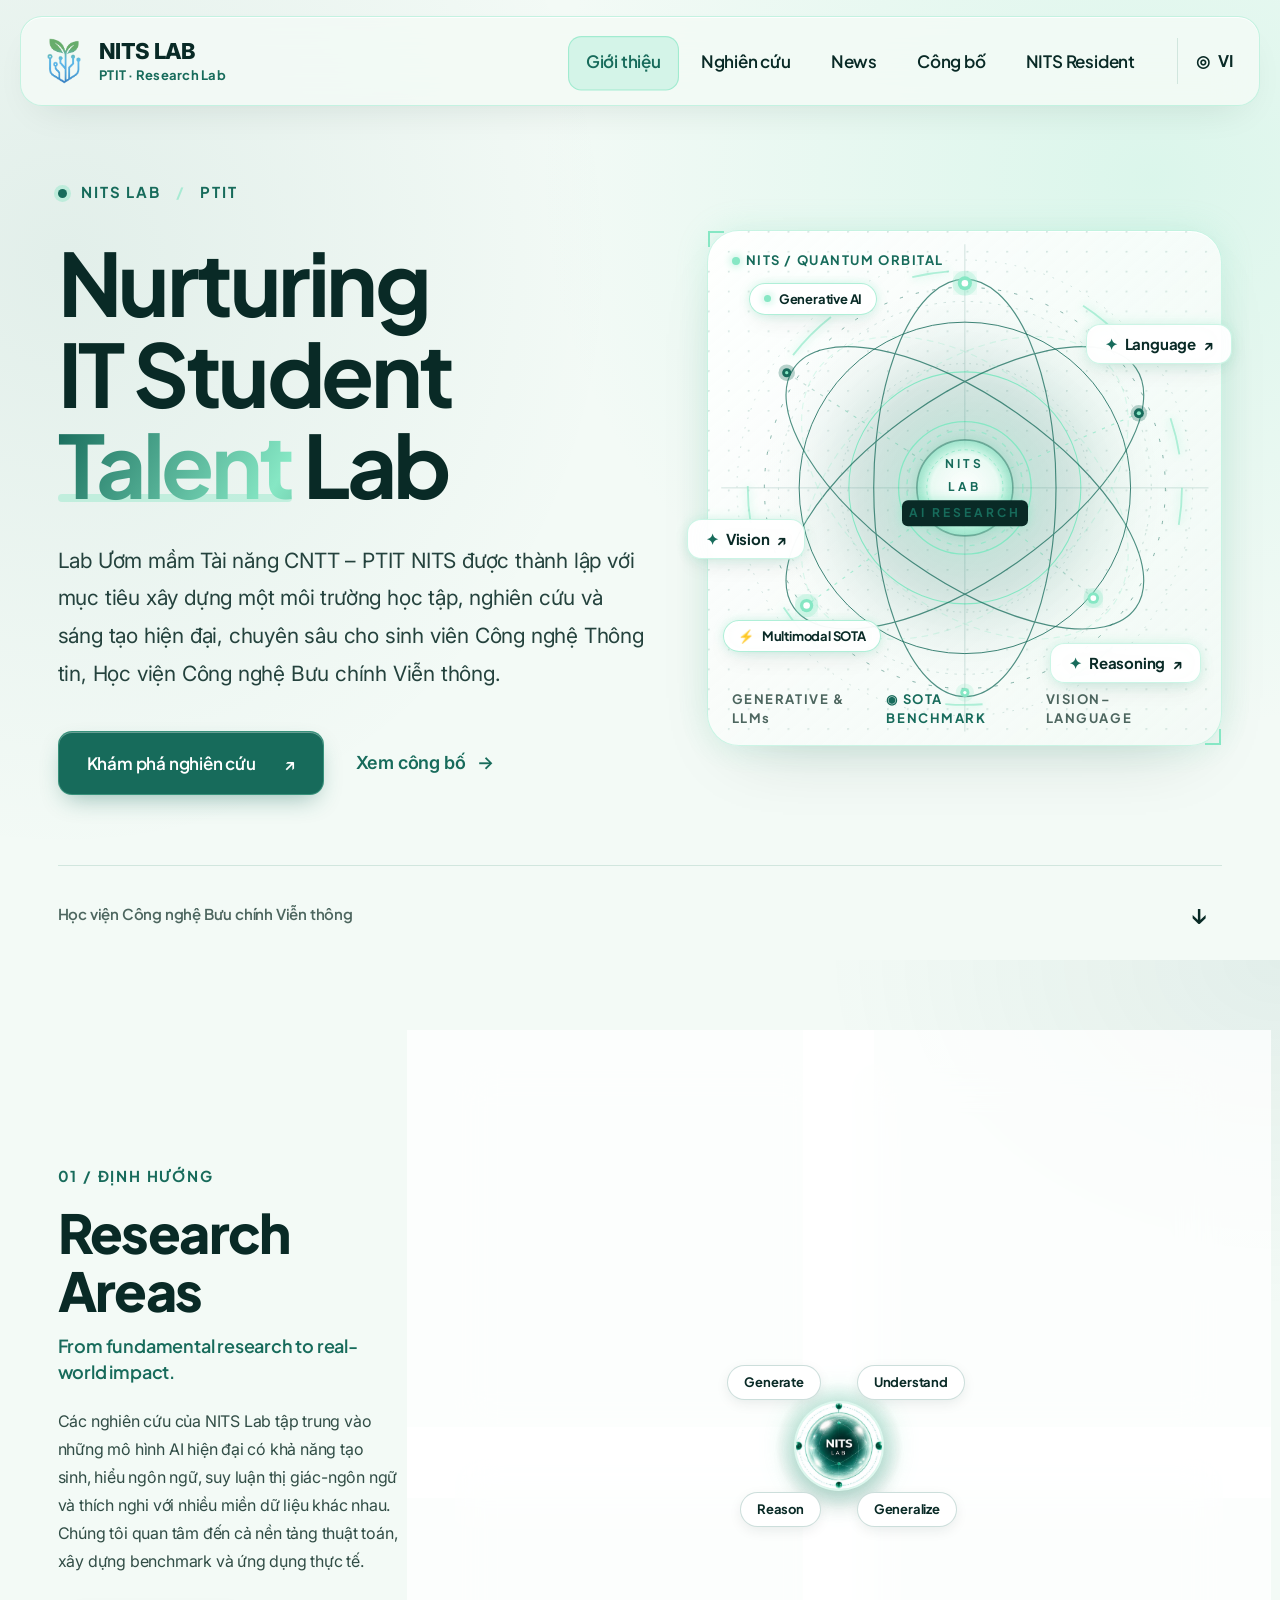
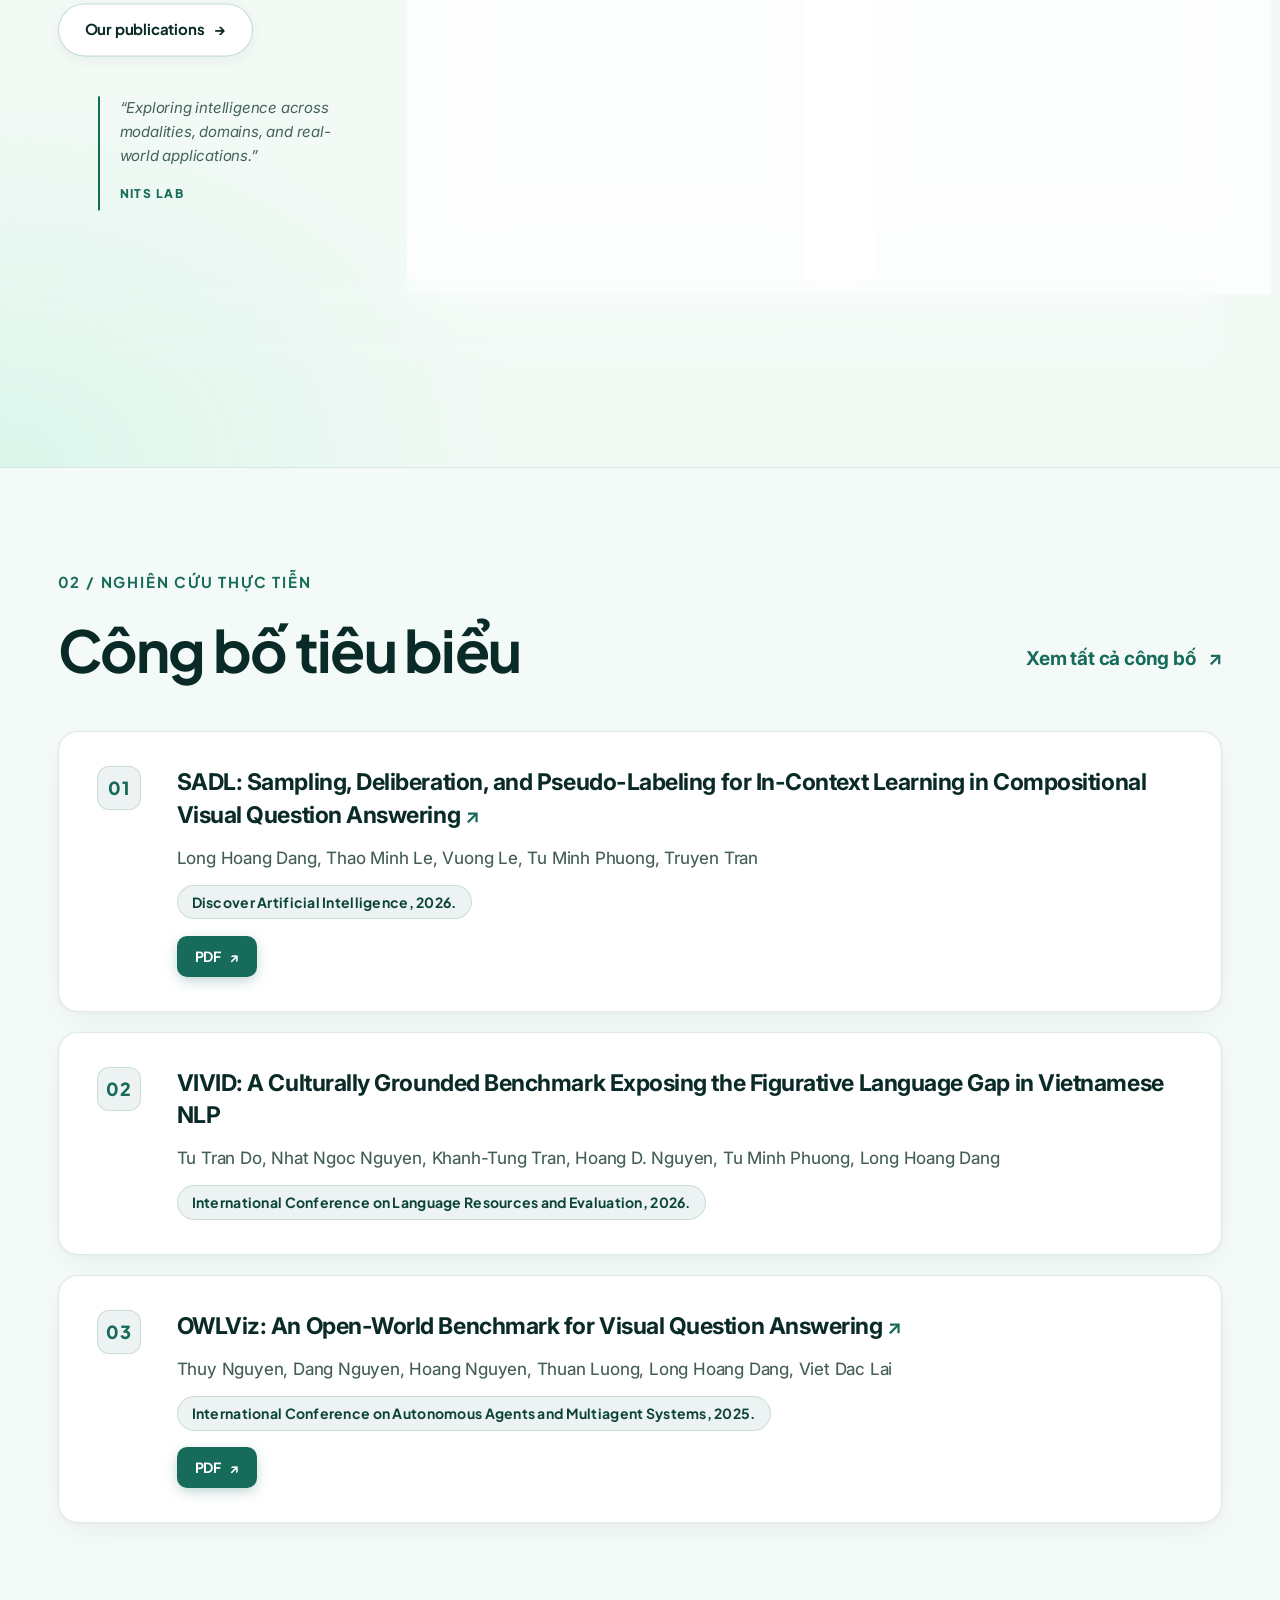
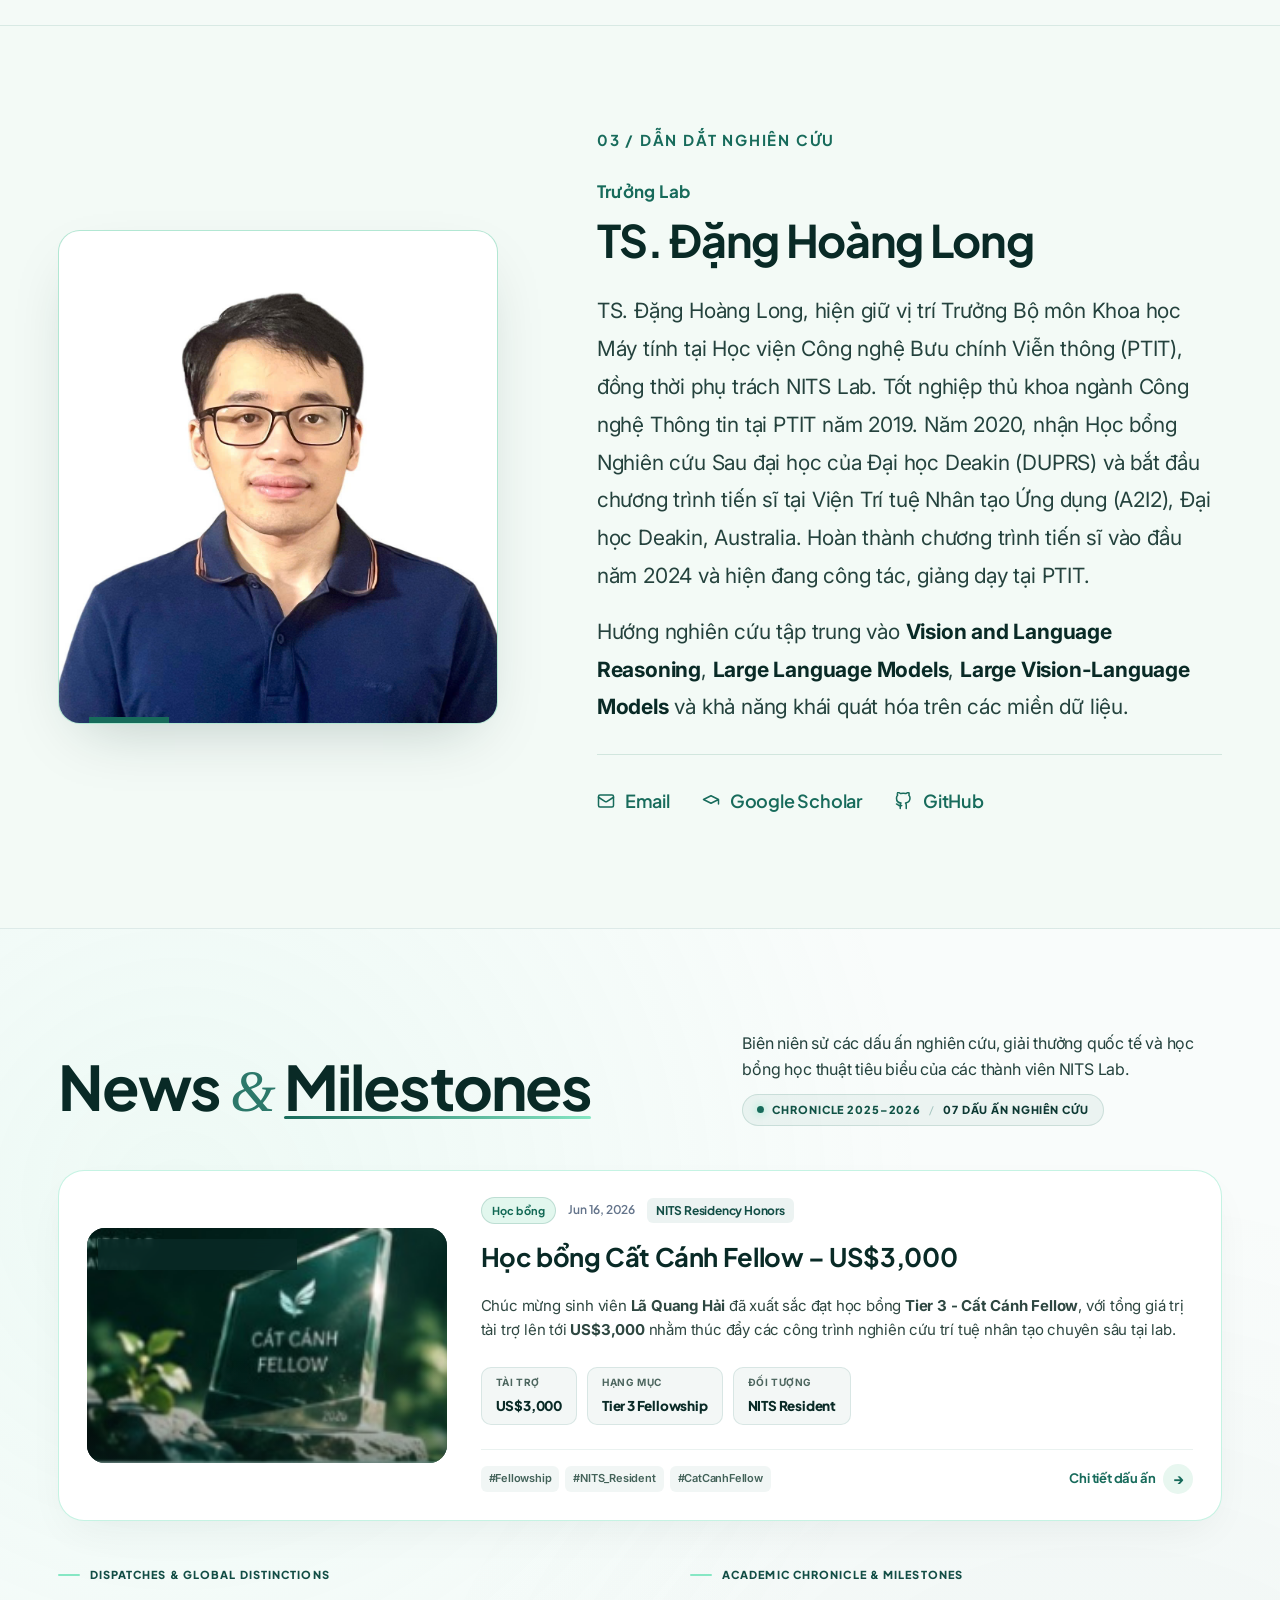
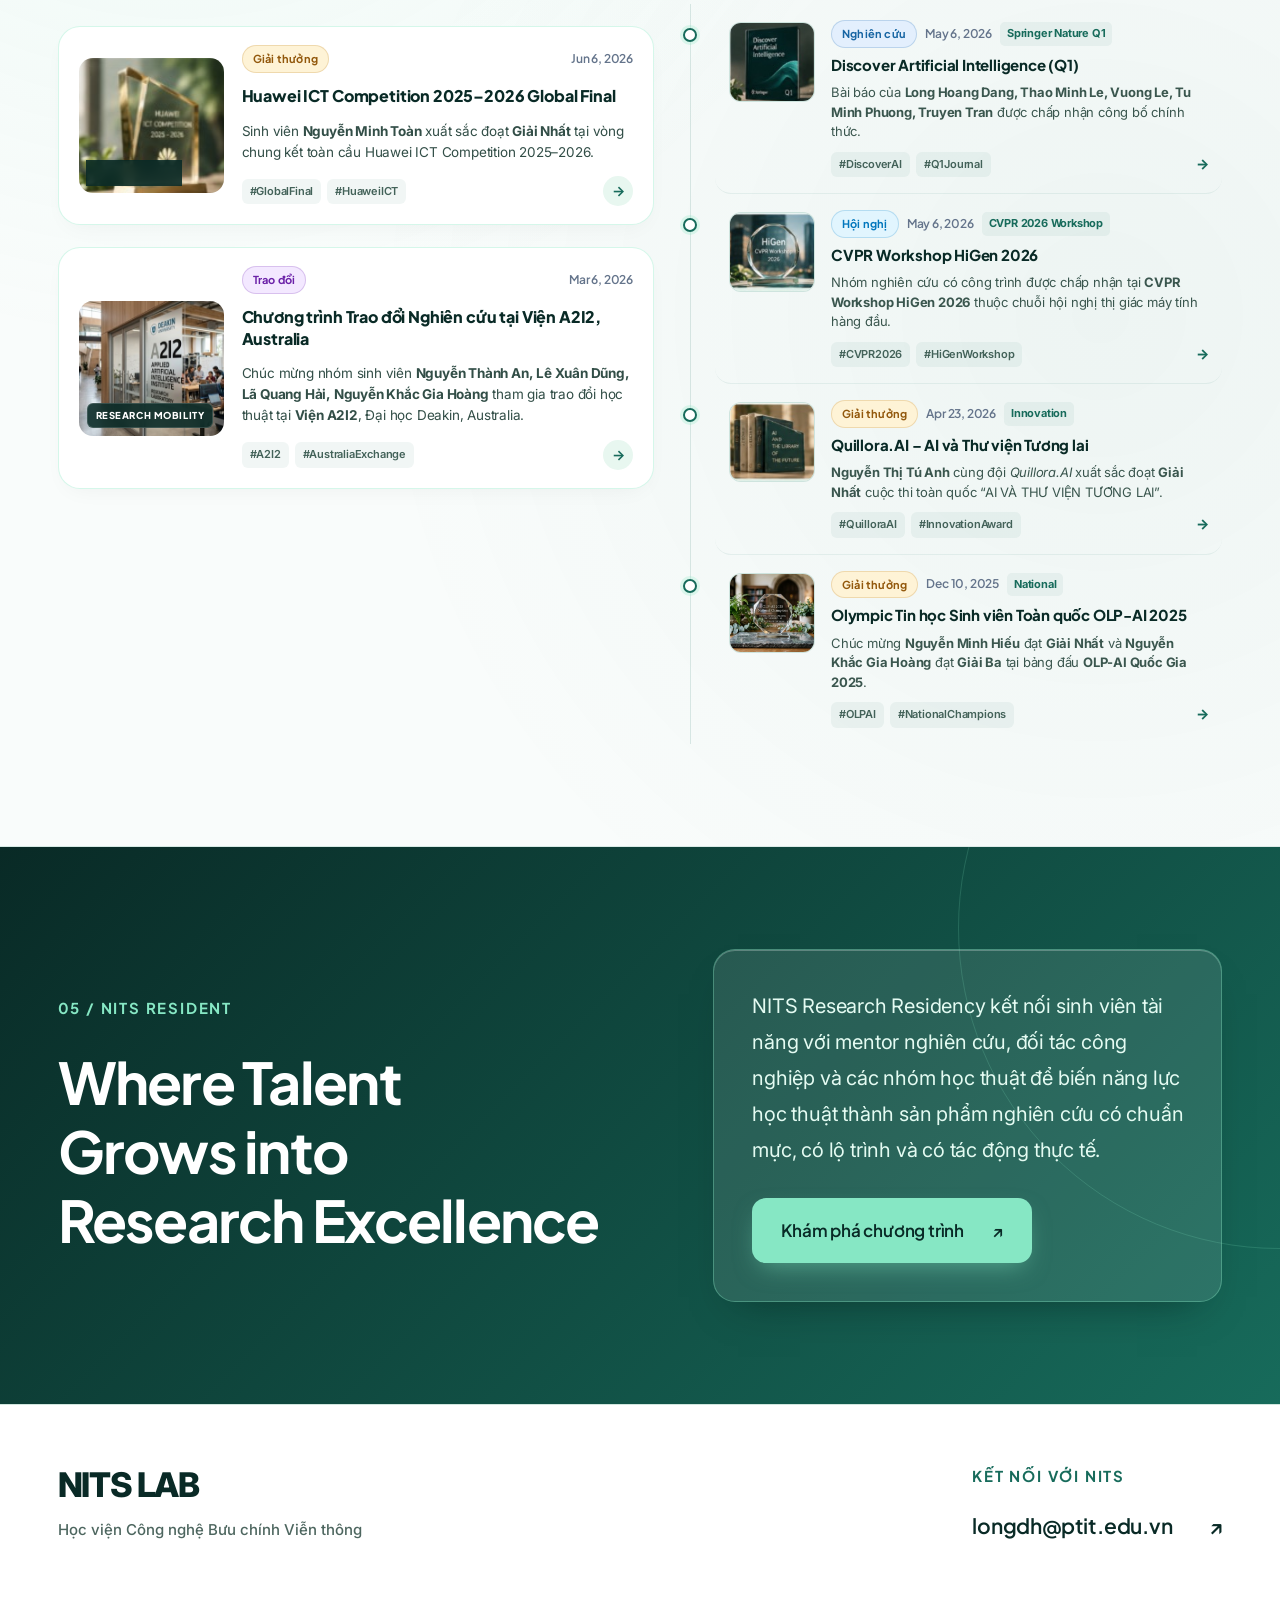
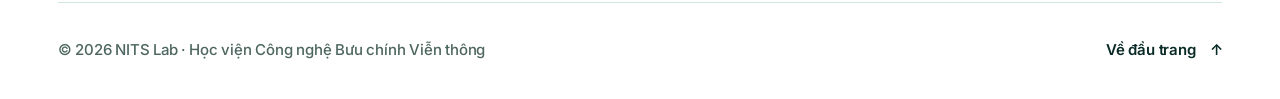
==== index.html @ 7563a602 "first commit" ====
<!DOCTYPE html>
<html lang="vi">
  <head>
    <meta charset="utf-8" />
    <meta name="viewport" content="width=device-width, initial-scale=1" />
    <title>NITS Lab | PTIT</title>
    <link rel="icon" type="image/png" href="assest/image/logo.png" />
    <meta name="description" content="Website giới thiệu NITS Lab tại Học viện Công nghệ Bưu chính Viễn thông." />
    <link rel="preconnect" href="https://fonts.googleapis.com" />
    <link rel="preconnect" href="https://fonts.gstatic.com" crossorigin />
    <link href="https://fonts.googleapis.com/css2?family=Plus+Jakarta+Sans:wght@400;500;600;700&family=Inter:wght@400;500;600;700;800&display=swap" rel="stylesheet" />
    <link rel="stylesheet" href="assest/home.css" />
    <link rel="stylesheet" href="assest/glass.css" />
  </head>
  <body class="home glass-site">
    <div class="cursor-spotlight" id="cursor-spotlight" aria-hidden="true"></div>
    <div class="cursor-dot" id="cursor-dot" aria-hidden="true"></div>
    <a class="skip-link" href="#main-content">Đến nội dung chính</a>
    <header class="site-header">
      <div class="container header-inner">
        <a class="brand" href="#about" aria-label="NITS Lab home">
          <img class="brand-logo" src="assest/image/nits.png" alt="" width="509" height="601" />
          <div class="brand-text">
            <span class="abbr">NITS LAB</span>
            <span class="full">PTIT · Research Lab</span>
          </div>
        </a>

        <nav class="nav" id="main-nav" aria-label="Điều hướng chính">
          <a class="active" aria-current="location" href="#about">Giới thiệu</a>
          <a href="#research">Nghiên cứu</a>
          <a href="#news">News</a>
          <a href="public.html">Công bố</a>
          <a href="resident.html">NITS Resident</a>
        </nav>

        <button data-open-label="Mở menu" data-close-label="Đóng menu" class="nav-toggle" type="button" aria-label="Mở menu" aria-expanded="false" aria-controls="main-nav">
          <span></span>
          <span></span>
          <span></span>
        </button>

        <button class="lang-toggle" type="button" data-lang-switcher data-vi-href="index.html" data-en-href="index-en.html" aria-label="Switch to English" title="Switch to English">
          <span aria-hidden="true">◎</span>
          <span>VI</span>
        </button>
      </div>
    </header>
    <main id="main-content">
      <section class="hero" id="about" aria-labelledby="hero-title">
      <div class="container hero-layout">
        <div class="hero-content">
          <p class="eyebrow hero-entry"><span class="status-dot" aria-hidden="true"></span> NITS LAB <span class="eyebrow-divider" aria-hidden="true">/</span> PTIT</p>
          <h1 class="hero-title hero-entry" id="hero-title">Nurturing <br>IT Student <br><span>Talent</span> Lab</h1>
          <p class="hero-desc hero-entry">Lab Ươm mầm Tài năng CNTT – PTIT NITS được thành lập với mục tiêu xây dựng một môi trường học tập, nghiên cứu và sáng tạo hiện đại, chuyên sâu cho sinh viên Công nghệ Thông tin, Học viện Công nghệ Bưu chính Viễn thông.</p>
          <div class="hero-actions hero-entry">
            <a class="button button-primary" href="#research">Khám phá nghiên cứu <span aria-hidden="true">↗</span></a>
            <a class="text-link" href="public.html">Xem công bố <span aria-hidden="true">→</span></a>
          </div>
        </div>
        <div class="hero-visual-stack">
          <div class="hero-art liquid-card hero-entry interactive-orbit" role="group" aria-label="Sơ đồ nghiên cứu lượng tử tương tác">
            <div class="art-corner art-corner--top"></div>
            <div class="art-corner art-corner--bottom"></div>
            <div class="art-label"><span class="live-beacon"></span> NITS / QUANTUM ORBITAL</div>
            
            <svg aria-hidden="true" class="orbital" viewBox="0 0 620 620" fill="none" focusable="false">
              <defs>
                <pattern id="dot-grid" width="24" height="24" patternUnits="userSpaceOnUse">
                  <circle cx="1" cy="1" r="1.2" fill="#176b5b" opacity=".18"/>
                </pattern>
                <radialGradient id="orbit-glow" cx="50%" cy="50%" r="50%">
                  <stop offset="0%" stop-color="#86e7c4" stop-opacity="0.45"/>
                  <stop offset="45%" stop-color="#176b5b" stop-opacity="0.15"/>
                  <stop offset="85%" stop-color="#f3faf6" stop-opacity="0"/>
                </radialGradient>
                <radialGradient id="core-glow-grad" cx="50%" cy="50%" r="50%">
                  <stop offset="0%" stop-color="#ffffff" stop-opacity="0.95"/>
                  <stop offset="70%" stop-color="#eafaf3" stop-opacity="0.9"/>
                  <stop offset="100%" stop-color="#86e7c4" stop-opacity="0.4"/>
                </radialGradient>
                <linearGradient id="beam-grad" x1="0%" y1="0%" x2="100%" y2="100%">
                  <stop offset="0%" stop-color="#176b5b" stop-opacity="0.2"/>
                  <stop offset="50%" stop-color="#86e7c4" stop-opacity="0.9"/>
                  <stop offset="100%" stop-color="#176b5b" stop-opacity="0.2"/>
                </linearGradient>
                <filter id="mint-bloom" x="-20%" y="-20%" width="140%" height="140%">
                  <feGaussianBlur stdDeviation="6" result="blur"/>
                  <feMerge>
                    <feMergeNode in="blur"/>
                    <feMergeNode in="SourceGraphic"/>
                  </feMerge>
                </filter>
                <filter id="intense-glow" x="-30%" y="-30%" width="160%" height="160%">
                  <feGaussianBlur stdDeviation="10" result="blur2"/>
                  <feMerge>
                    <feMergeNode in="blur2"/>
                    <feMergeNode in="SourceGraphic"/>
                  </feMerge>
                </filter>
              </defs>

              <!-- Background pattern & atmospheric nebula -->
              <rect width="620" height="620" fill="url(#dot-grid)"/>
              <circle cx="310" cy="310" r="295" fill="url(#orbit-glow)"/>

              <!-- Pulsing Sonar Radiance Waves -->
              <g class="sonar-waves">
                <circle class="sonar-wave sonar-wave-1" cx="310" cy="310" r="80" stroke="#86e7c4" stroke-width="1.6" fill="none"/>
                <circle class="sonar-wave sonar-wave-2" cx="310" cy="310" r="140" stroke="#86e7c4" stroke-width="1.3" fill="none"/>
                <circle class="sonar-wave sonar-wave-3" cx="310" cy="310" r="200" stroke="#176b5b" stroke-width="1" fill="none"/>
              </g>

              <!-- Technical Astrolabe Gauges -->
              <g stroke="#176b5b" opacity=".22">
                <path d="M310 16V604M16 310H604"/>
                <circle cx="310" cy="310" r="275" stroke-dasharray="2 10" stroke-width="1"/>
                <circle cx="310" cy="310" r="225" stroke-dasharray="3 8" stroke-width="1"/>
                <circle cx="310" cy="310" r="150" stroke-dasharray="2 6" stroke-width="1"/>
              </g>

              <!-- Outer Spinning Radar Scanner Ring (Clockwise) -->
              <g class="radar-scanner-ring">
                <circle cx="310" cy="310" r="262" stroke="#86e7c4" stroke-width="2.2" stroke-dasharray="45 170 65 110" opacity=".65" filter="url(#mint-bloom)"/>
              </g>

              <!-- Counter-Spinning Technical Tick Ring -->
              <g class="counter-spin-ring">
                <circle cx="310" cy="310" r="242" stroke="#176b5b" stroke-width="1.2" stroke-dasharray="4 16" opacity=".5"/>
              </g>

              <!-- Central Rotating Orbital System -->
              <g class="orbit-rotator">
                <g class="orbit-lines" stroke="#176b5b" stroke-width="1.4">
                  <ellipse class="orbit-track track-1" cx="310" cy="310" rx="252" ry="110" transform="rotate(-35 310 310)"/>
                  <ellipse class="orbit-track track-2" cx="310" cy="310" rx="252" ry="110" transform="rotate(35 310 310)"/>
                  <ellipse class="orbit-track track-3" cx="310" cy="310" rx="252" ry="110" transform="rotate(90 310 310)"/>
                  <ellipse class="orbit-track track-4" cx="310" cy="310" rx="228" ry="142" transform="rotate(-40 310 310)" stroke="#86e7c4" opacity=".35" stroke-dasharray="8 6"/>
                  <ellipse class="orbit-track track-5" cx="310" cy="310" rx="228" ry="142" transform="rotate(40 310 310)" stroke="#86e7c4" opacity=".35" stroke-dasharray="8 6"/>
                </g>

                <!-- Synaptic energy beams connecting nodes -->
                <g class="synaptic-beams" stroke="url(#beam-grad)" stroke-width="1.4" stroke-dasharray="4 8" opacity=".75">
                  <line x1="310" y1="310" x2="119" y2="452" />
                  <line x1="310" y1="310" x2="465" y2="443" />
                  <line x1="310" y1="310" x2="310" y2="63" />
                  <line x1="310" y1="310" x2="520" y2="220" />
                  <line x1="310" y1="310" x2="95" y2="171" />
                </g>

                <!-- Orbiting Quantum Nodes with Intense Mint Glow & Radar Waves -->
                <g class="orbit-nodes">
                  <g class="node-group node-1" transform="translate(119, 452)">
                    <circle r="14" fill="#86e7c4" opacity=".25" class="node-pulse"/>
                    <circle r="8" fill="#86e7c4" filter="url(#intense-glow)"/>
                    <circle r="4" fill="#ffffff"/>
                  </g>
                  <g class="node-group node-2" transform="translate(465, 443)">
                    <circle r="12" fill="#86e7c4" opacity=".25" class="node-pulse"/>
                    <circle r="7" fill="#86e7c4" filter="url(#intense-glow)"/>
                    <circle r="3.5" fill="#ffffff"/>
                  </g>
                  <g class="node-group node-3" transform="translate(310, 63)">
                    <circle r="15" fill="#86e7c4" opacity=".25" class="node-pulse"/>
                    <circle r="8.5" fill="#86e7c4" filter="url(#intense-glow)"/>
                    <circle r="4" fill="#ffffff"/>
                  </g>
                  <g class="node-group node-4" transform="translate(520, 220)">
                    <circle r="10" fill="#176b5b" opacity=".3"/>
                    <circle r="6" fill="#176b5b"/>
                    <circle r="2.5" fill="#86e7c4"/>
                  </g>
                  <g class="node-group node-5" transform="translate(95, 171)">
                    <circle r="10" fill="#176b5b" opacity=".3"/>
                    <circle r="5.5" fill="#176b5b"/>
                    <circle r="2" fill="#86e7c4"/>
                  </g>
                  <g class="node-group node-6" transform="translate(310, 557)">
                    <circle r="11" fill="#86e7c4" opacity=".2"/>
                    <circle r="5.5" fill="#86e7c4"/>
                    <circle r="2" fill="#ffffff"/>
                  </g>
                </g>

                <!-- Center Core Multi-layered Sphere -->
                <g class="center-core-sphere">
                  <circle cx="310" cy="310" r="70" stroke="#86e7c4" stroke-width="1.6" stroke-dasharray="6 8" opacity=".65" class="core-outer-ring"/>
                  <circle cx="310" cy="310" r="58" fill="url(#core-glow-grad)" stroke="#176b5b" stroke-width="2" stroke-opacity=".5" filter="url(#mint-bloom)"/>
                  <circle cx="310" cy="310" r="46" fill="none" stroke="#86e7c4" stroke-width="1.2" stroke-dasharray="4 4" opacity=".75"/>
                </g>
              </g>
            </svg>

            <!-- Center Core Holographic Typography -->
            <div class="art-core">
              <span class="core-title">NITS</span>
              <span class="core-sub">LAB</span>
              <span class="core-badge">AI RESEARCH</span>
            </div>

            <!-- Floating Interactive Scientific Badges -->
            <a class="orbit-tag orbit-tag--one float-anim-1" data-orbit-focus="language" href="#research-language">
              <span class="tag-sparkle">✦</span> Language <span class="tag-arrow" aria-hidden="true">↗</span>
            </a>
            <a class="orbit-tag orbit-tag--two float-anim-2" data-orbit-focus="vision" href="#research-vision">
              <span class="tag-sparkle">✦</span> Vision <span class="tag-arrow" aria-hidden="true">↗</span>
            </a>
            <a class="orbit-tag orbit-tag--three float-anim-3" data-orbit-focus="reasoning" href="#research-vision">
              <span class="tag-sparkle">✦</span> Reasoning <span class="tag-arrow" aria-hidden="true">↗</span>
            </a>

            <!-- Additional dynamic floating scientific badges -->
            <div class="orbit-chip orbit-chip--top float-anim-4">
              <span class="chip-dot"></span> Generative AI
            </div>
            <div class="orbit-chip orbit-chip--bottom float-anim-5">
              <span class="chip-sparkle">⚡</span> Multimodal SOTA
            </div>

            <div class="art-caption" aria-hidden="true">
              <span>GENERATIVE &amp; LLMs</span>
              <span class="caption-pulse">◉ SOTA BENCHMARK</span>
              <span>VISION–LANGUAGE</span>
            </div>
          </div>
        </div>
      </div>
      <div class="container hero-foot"><span>Học viện Công nghệ Bưu chính Viễn thông</span><a href="#research" aria-label="Khám phá nghiên cứu"><span aria-hidden="true">↓</span></a></div>
    </section>
      <section class="section research-section research-showcase" id="research">
        <div class="container research-layout">
          <!-- Left Column: Editorial & Manifesto -->
          <div class="research-sidebar reveal">
            <span class="section-eyebrow">01 / Định hướng</span>
            <h2 class="section-title">Research<br>Areas</h2>
            <p class="research-subheading">From fundamental research to real-world impact.</p>
            <p class="research-lead">
              Các nghiên cứu của NITS Lab tập trung vào những mô hình AI hiện đại có khả năng tạo sinh, hiểu ngôn ngữ, suy luận thị giác-ngôn ngữ và thích nghi với nhiều miền dữ liệu khác nhau. Chúng tôi quan tâm đến cả nền tảng thuật toán, xây dựng benchmark và ứng dụng thực tế.
            </p>
            <div class="research-actions">
              <a class="button-outline" href="public.html">Our publications <span aria-hidden="true">→</span></a>
            </div>
            <blockquote class="research-quote">
              <p>“Exploring intelligence across modalities, domains, and real-world applications.”</p>
              <cite>NITS LAB</cite>
            </blockquote>
          </div>

          <!-- Right Column: 2x2 Connected Glass Matrix with Central Nucleus -->
          <div class="research-matrix-wrapper reveal">
            <!-- Central Futuristic Nucleus & Connector Beams -->
            <div class="research-nexus" aria-hidden="true">
              <div class="nexus-glow-pulse"></div>
              <div class="nexus-core-orb">
                <img src="assest/image/research/research-nucleus.jpg" alt="" class="nexus-core-img" />
              </div>
              <!-- Connector Pill Badges -->
              <span class="nexus-badge badge-generate" data-target="research-generative">Generate</span>
              <span class="nexus-badge badge-understand" data-target="research-language">Understand</span>
              <span class="nexus-badge badge-reason" data-target="research-vision">Reason</span>
              <span class="nexus-badge badge-generalize" data-target="research-domain">Generalize</span>
            </div>

            <!-- 2x2 Connected Glass Cards -->
            <div class="research-matrix-grid">
              <!-- Card 01: Generative & LLMs -->
              <article class="matrix-card liquid-card interactive-card" id="research-generative" data-nexus="generate">
                <div class="matrix-card-content">
                  <div class="matrix-card-header">
                    <span class="matrix-index">01</span>
                    <div class="matrix-icon-box">
                      <svg aria-hidden="true" viewBox="0 0 24 24" fill="none" stroke="currentColor" stroke-width="2" stroke-linecap="round" stroke-linejoin="round"><path d="M21 16V8a2 2 0 0 0-1-1.73l-7-4a2 2 0 0 0-2 0l-7 4A2 2 0 0 0 3 8v8a2 2 0 0 0 1 1.73l7 4a2 2 0 0 0 2 0l7-4A2 2 0 0 0 21 16z"></path><polyline points="3.27 6.96 12 12.01 20.73 6.96"></polyline><line x1="12" y1="22.08" x2="12" y2="12"></line></svg>
                    </div>
                  </div>
                  <h3 class="matrix-title">Generative &amp; LLMs</h3>
                  <p class="matrix-desc">Mô hình tạo sinh cho dữ liệu văn bản, hình ảnh và đa phương thức. Huấn luyện, thích nghi và đánh giá mô hình ngôn ngữ lớn.</p>
                  <a class="matrix-link" href="public.html">Learn more <span aria-hidden="true">→</span></a>
                </div>
                <div class="matrix-visual visual-generative">
                  <img src="assest/image/research/research-generative.jpg" alt="Generative &amp; LLMs 3D manifold" loading="lazy" />
                </div>
              </article>

              <!-- Card 02: Multilingual Models -->
              <article class="matrix-card liquid-card interactive-card" id="research-language" data-nexus="understand" tabindex="-1">
                <div class="matrix-card-content">
                  <div class="matrix-card-header">
                    <span class="matrix-index">02</span>
                    <div class="matrix-icon-box">
                      <svg aria-hidden="true" viewBox="0 0 24 24" fill="none" stroke="currentColor" stroke-width="2" stroke-linecap="round" stroke-linejoin="round"><circle cx="12" cy="12" r="10"></circle><line x1="2" y1="12" x2="22" y2="12"></line><path d="M12 2a15.3 15.3 0 0 1 4 10 15.3 15.3 0 0 1-4 10 15.3 15.3 0 0 1-4-10 15.3 15.3 0 0 1 4-10z"></path></svg>
                    </div>
                  </div>
                  <h3 class="matrix-title">Multilingual Models</h3>
                  <p class="matrix-desc">Xử lý ngôn ngữ tự nhiên cho tiếng Việt và các ngôn ngữ ít tài nguyên. Benchmark, dữ liệu và phương pháp đánh giá năng lực đa ngôn ngữ.</p>
                  <a class="matrix-link" href="public.html">Learn more <span aria-hidden="true">→</span></a>
                </div>
                <div class="matrix-visual visual-multilingual">
                  <img src="assest/image/research/research-multilingual.jpg" alt="Multilingual Models 3D globe" loading="lazy" />
                </div>
              </article>

              <!-- Card 03: Vision-Language Reasoning -->
              <article class="matrix-card liquid-card interactive-card" id="research-vision" data-nexus="reason" tabindex="-1">
                <div class="matrix-card-content">
                  <div class="matrix-card-header">
                    <span class="matrix-index">03</span>
                    <div class="matrix-icon-box">
                      <svg aria-hidden="true" viewBox="0 0 24 24" fill="none" stroke="currentColor" stroke-width="2" stroke-linecap="round" stroke-linejoin="round"><path d="M1 12s4-8 11-8 11 8 11 8-4 8-11 8-11-8-11-8z"></path><circle cx="12" cy="12" r="3"></circle></svg>
                    </div>
                  </div>
                  <h3 class="matrix-title">Vision–Language Reasoning</h3>
                  <p class="matrix-desc">Suy luận trên hình ảnh, video và câu hỏi đa phương thức. Mô hình thị giác-ngôn ngữ lớn cho hiểu ngữ cảnh và tri thức nền.</p>
                  <a class="matrix-link" href="public.html">Learn more <span aria-hidden="true">→</span></a>
                </div>
                <div class="matrix-visual visual-vision">
                  <img src="assest/image/research/research-vision.jpg" alt="Vision-Language Reasoning 3D planes" loading="lazy" />
                </div>
              </article>

              <!-- Card 04: Domain Generalization -->
              <article class="matrix-card liquid-card interactive-card" id="research-domain" data-nexus="generalize">
                <div class="matrix-card-content">
                  <div class="matrix-card-header">
                    <span class="matrix-index">04</span>
                    <div class="matrix-icon-box">
                      <svg aria-hidden="true" viewBox="0 0 24 24" fill="none" stroke="currentColor" stroke-width="2" stroke-linecap="round" stroke-linejoin="round"><rect x="3" y="3" width="12" height="12" rx="1"/><rect x="9" y="9" width="12" height="12" rx="1"/></svg>
                    </div>
                  </div>
                  <h3 class="matrix-title">Domain Generalization</h3>
                  <p class="matrix-desc">Học biểu diễn bền vững trước dịch chuyển miền dữ liệu. Phương pháp giúp mô hình tổng quát tốt trong môi trường mới.</p>
                  <a class="matrix-link" href="public.html">Learn more <span aria-hidden="true">→</span></a>
                </div>
                <div class="matrix-visual visual-domain">
                  <img src="assest/image/research/research-domain.jpg" alt="Domain Generalization 3D terrain" loading="lazy" />
                </div>
              </article>
            </div>
          </div>
        </div>

        <!-- Bottom KPI & Milestone Strip (As seen in the reference mockup) -->
        <div class="container research-kpi-container reveal">
          <div class="research-kpi-bar">
            <div class="kpi-block">
              <span class="kpi-value">4</span>
              <span class="kpi-label">Research Areas</span>
            </div>
            <div class="kpi-divider" aria-hidden="true"></div>
            <div class="kpi-block">
              <span class="kpi-value">10+</span>
              <span class="kpi-label">Active Members</span>
            </div>
            <div class="kpi-divider" aria-hidden="true"></div>
            <div class="kpi-block">
              <span class="kpi-value">20+</span>
              <span class="kpi-label">Publications</span>
            </div>
            <div class="kpi-divider" aria-hidden="true"></div>
            <div class="kpi-block">
              <span class="kpi-value">∞</span>
              <span class="kpi-label">Real-world Impact</span>
            </div>
            <div class="kpi-scroll-cue">
              <a href="#publications" aria-label="Cuộn xuống xem công bố">
                <span>Scroll to explore</span>
                <span class="kpi-arrow" aria-hidden="true">↓</span>
              </a>
            </div>
          </div>
        </div>
      </section>
      <section class="section publications-section" id="publications" aria-labelledby="publications-heading">
      <div class="container"><div class="section-header reveal"><span class="section-eyebrow">02 / Nghiên cứu thực tiễn</span><h2 class="section-title" id="publications-heading">Công bố tiêu biểu</h2><a class="text-link" href="public.html">Xem tất cả công bố <span aria-hidden="true">↗</span></a></div>
      <div class="selected-publications">
        <article class="publication-row reveal"><span class="publication-number">01</span><div>
          <a class="publication-title" href="https://link.springer.com/content/pdf/10.1007/s44163-026-01411-z_reference.pdf">SADL: Sampling, Deliberation, and Pseudo-Labeling for In-Context Learning in Compositional Visual Question Answering</a>
          <p class="publication-authors">Long Hoang Dang, Thao Minh Le, Vuong Le, Tu Minh Phuong, Truyen Tran</p>
          <p class="publication-venue">Discover Artificial Intelligence, 2026.</p>
          <div class="publication-links">
            <a href="https://link.springer.com/content/pdf/10.1007/s44163-026-01411-z_reference.pdf">PDF <span aria-hidden="true">↗</span></a>
          </div>
        </div></article>
        
        <article class="publication-row reveal"><span class="publication-number">02</span><div>
          <span class="publication-title">VIVID: A Culturally Grounded Benchmark Exposing the Figurative Language Gap in Vietnamese NLP</span>
          <p class="publication-authors">Tu Tran Do, Nhat Ngoc Nguyen, Khanh-Tung Tran, Hoang D. Nguyen, Tu Minh Phuong, Long Hoang Dang</p>
          <p class="publication-venue">International Conference on Language Resources and Evaluation, 2026.</p>
        </div></article>
        
        <article class="publication-row reveal"><span class="publication-number">03</span><div>
          <a class="publication-title" href="https://arxiv.org/pdf/2503.07631">OWLViz: An Open-World Benchmark for Visual Question Answering</a>
          <p class="publication-authors">Thuy Nguyen, Dang Nguyen, Hoang Nguyen, Thuan Luong, Long Hoang Dang, Viet Dac Lai</p>
          <p class="publication-venue">International Conference on Autonomous Agents and Multiagent Systems, 2025.</p>
          <div class="publication-links">
            <a href="https://arxiv.org/pdf/2503.07631">PDF <span aria-hidden="true">↗</span></a>
          </div>
        </div></article>
      </div></div>
    </section>
      <section class="section leadership-section" id="director">
        <div class="container">
          <div class="director-profile reveal">
            <div class="director-image">
              <img src="assest/image/by7huxd0heu8wha6apih.jpg" alt="TS. Đặng Hoàng Long, Trưởng NITS Lab" loading="lazy" width="1237" height="1280" />
            </div>
            <div class="director-info">
              <p class="eyebrow">03 / Dẫn dắt nghiên cứu</p><span class="director-role">Trưởng Lab</span>
              <h2>TS. Đặng Hoàng Long</h2>
              <div class="director-bio">
                <p>
                  TS. Đặng Hoàng Long, hiện giữ vị trí Trưởng Bộ môn Khoa học Máy tính tại Học viện Công nghệ Bưu chính Viễn thông (PTIT), đồng thời phụ trách NITS Lab. Tốt nghiệp thủ khoa ngành Công nghệ Thông tin tại PTIT năm 2019. Năm 2020, nhận Học bổng Nghiên cứu Sau đại học của Đại học Deakin (DUPRS) và bắt đầu chương trình tiến sĩ tại Viện Trí tuệ Nhân tạo Ứng dụng (A2I2), Đại học Deakin, Australia. Hoàn thành chương trình tiến sĩ vào đầu năm 2024 và hiện đang công tác, giảng dạy tại PTIT.
                </p>
                <p>
                  Hướng nghiên cứu tập trung vào <strong>Vision and Language Reasoning</strong>, <strong>Large Language Models</strong>, <strong>Large Vision-Language Models</strong> và khả năng khái quát hóa trên các miền dữ liệu.
                </p>
              </div>
              <div class="director-links">
                <a href="mailto:longdh@ptit.edu.vn" aria-label="Email TS. Long">
                  <svg aria-hidden="true" width="18" height="18" viewBox="0 0 24 24" fill="none" stroke="currentColor" stroke-width="2" stroke-linecap="round" stroke-linejoin="round"><rect x="2" y="4" width="20" height="16" rx="2" ry="2"></rect><path d="m22 7-8.97 5.7a1.94 1.94 0 0 1-2.06 0L2 7"></path></svg>
                  Email
                </a>
                <a href="https://scholar.google.com/citations?user=unEG5bgAAAAJ&hl=vi" target="_blank" rel="noopener noreferrer">
                  <svg aria-hidden="true" width="18" height="18" viewBox="0 0 24 24" fill="none" stroke="currentColor" stroke-width="2" stroke-linecap="round" stroke-linejoin="round"><path d="M22 10v6M2 10l10-5 10 5-10 5z"></path><path d="M6 12v5.c3 3 9 3 12 0v-5"></path></svg>
                  Google Scholar
                </a>
                <a href="https://github.com/NITS-Lab" target="_blank" rel="noopener noreferrer">
                  <svg aria-hidden="true" width="18" height="18" viewBox="0 0 24 24" fill="none" stroke="currentColor" stroke-width="2" stroke-linecap="round" stroke-linejoin="round"><path d="M15 22v-4a4.8 4.8 0 0 0-1-3.24c3-.34 6-1.53 6-6.6a5.4 5.4 0 0 0-1.5-3.8 5 5 0 0 0-.1-3.7s-1.2-.4-3.9 1.4a13.3 13.3 0 0 0-7 0c-2.7-1.8-3.9-1.4-3.9-1.4a5 5 0 0 0-.1 3.7 5.4 5.4 0 0 0-1.5 3.8c0 5.1 3 6.3 6 6.6a4.8 4.8 0 0 0-1 3.24v4"></path><path d="M9 18c-4.51 2-5-2-7-2"></path></svg>
                  GitHub
                </a>
              </div>
            </div>
          </div>
        </div>
      </section>
      <section class="section news-editorial-section" id="news" aria-labelledby="news-main-title">
        <div class="container news-editorial-container">
          
          <!-- Editorial Section Header -->
          <div class="news-editorial-header reveal">
            <div class="editorial-header-left">
              <h2 class="editorial-headline" id="news-main-title">
                <span class="headline-text">News</span>
                <span class="headline-amp" aria-hidden="true">&amp;</span>
                <span class="headline-keyword">
                  <span class="keyword-text">Milestones</span>
                  <span class="keyword-glow" aria-hidden="true"></span>
                  <span class="keyword-line" aria-hidden="true"></span>
                </span>
              </h2>
            </div>
            <div class="editorial-header-right">
              <p class="editorial-lede">
                Biên niên sử các dấu ấn nghiên cứu, giải thưởng quốc tế và học bổng học thuật tiêu biểu của các thành viên NITS Lab.
              </p>
              <div class="editorial-archive-badge">
                <span class="archive-dot"></span>
                <span class="archive-text">CHRONICLE 2025–2026</span>
                <span class="archive-sep">/</span>
                <span class="archive-count">07 Dấu ấn nghiên cứu</span>
              </div>
            </div>
          </div>

          <!-- Tier 1: Lead Editorial Feature (Full-Width Asymmetric Spread) -->
          <article class="news-lead-spread reveal" data-category="fellowship">
            <div class="lead-media-column">
              <div class="lead-image-frame">
                <img src="assest/image/news/news-catcanh.jpg" alt="Học bổng Cất Cánh Fellow – US$3,000" class="lead-img" loading="lazy" />
                <div class="lead-image-overlay"></div>
                <div class="lead-media-badge">
                  <span class="media-badge-icon">★</span>
                  <span>FELLOWSHIP DISTINCTION</span>
                </div>
              </div>
            </div>
            <div class="lead-content-column">
              <div class="lead-meta-row">
                <span class="editorial-badge badge-fellowship">Học bổng</span>
                <time class="editorial-timestamp" datetime="2026-06-16">Jun 16, 2026</time>
                <span class="editorial-venue">NITS Residency Honors</span>
              </div>
              <h3 class="lead-title">
                Học bổng Cất Cánh Fellow – US$3,000
              </h3>
              <p class="lead-narrative">
                Chúc mừng sinh viên <strong>Lã Quang Hải</strong> đã xuất sắc đạt học bổng <strong>Tier 3 - Cất Cánh Fellow</strong>, với tổng giá trị tài trợ lên tới <strong>US$3,000</strong> nhằm thúc đẩy các công trình nghiên cứu trí tuệ nhân tạo chuyên sâu tại lab.
              </p>
              <div class="lead-highlight-metrics">
                <div class="metric-pill">
                  <span class="metric-label">Tài trợ</span>
                  <span class="metric-value">US$3,000</span>
                </div>
                <div class="metric-pill">
                  <span class="metric-label">Hạng mục</span>
                  <span class="metric-value">Tier 3 Fellowship</span>
                </div>
                <div class="metric-pill">
                  <span class="metric-label">Đối tượng</span>
                  <span class="metric-value">NITS Resident</span>
                </div>
              </div>
              <div class="lead-footer-row">
                <div class="editorial-tags">
                  <span class="tag-pill">#Fellowship</span>
                  <span class="tag-pill">#NITS_Resident</span>
                  <span class="tag-pill">#CatCanhFellow</span>
                </div>
                <div class="lead-action-link" aria-hidden="true">
                  <span>Chi tiết dấu ấn</span>
                  <span class="action-arrow">→</span>
                </div>
              </div>
            </div>
          </article>

          <!-- Tier 2: Asymmetric Dual-Stream Layout (Dispatches & Chronicle) -->
          <div class="news-editorial-stream">
            
            <!-- Left Stream: Visual Field Dispatches -->
            <div class="stream-visual-column">
              <div class="column-eyebrow">
                <span class="eyebrow-line"></span>
                <span class="eyebrow-text">DISPATCHES &amp; GLOBAL DISTINCTIONS</span>
              </div>

              <!-- Dispatch 1: Huawei ICT Global Final -->
              <article class="dispatch-card reveal" data-category="award">
                <div class="dispatch-media">
                  <img src="assest/image/news/news-huawei.jpg" alt="Huawei ICT Competition 2025-2026 Global Final" class="dispatch-img" loading="lazy" />
                  <span class="dispatch-badge">GLOBAL FINAL</span>
                </div>
                <div class="dispatch-body">
                  <div class="dispatch-meta">
                    <span class="editorial-badge badge-award">Giải thưởng</span>
                    <time class="editorial-timestamp" datetime="2026-06-06">Jun 6, 2026</time>
                  </div>
                  <h4 class="dispatch-title">
                    Huawei ICT Competition 2025–2026 Global Final
                  </h4>
                  <p class="dispatch-summary">
                    Sinh viên <strong>Nguyễn Minh Toàn</strong> xuất sắc đoạt <strong>Giải Nhất</strong> tại vòng chung kết toàn cầu Huawei ICT Competition 2025–2026.
                  </p>
                  <div class="dispatch-footer">
                    <div class="editorial-tags">
                      <span class="tag-pill">#GlobalFinal</span>
                      <span class="tag-pill">#HuaweiICT</span>
                    </div>
                    <span class="editorial-arrow-btn" aria-hidden="true">→</span>
                  </div>
                </div>
              </article>

              <!-- Dispatch 2: A2I2 Australia Exchange -->
              <article class="dispatch-card reveal" data-category="exchange">
                <div class="dispatch-media">
                  <img src="assest/image/news/news-a2i2.jpg" alt="Viện Trí tuệ Nhân tạo Ứng dụng A2I2 Deakin University" class="dispatch-img" loading="lazy" />
                  <span class="dispatch-badge">RESEARCH MOBILITY</span>
                </div>
                <div class="dispatch-body">
                  <div class="dispatch-meta">
                    <span class="editorial-badge badge-exchange">Trao đổi</span>
                    <time class="editorial-timestamp" datetime="2026-03-06">Mar 6, 2026</time>
                  </div>
                  <h4 class="dispatch-title">
                    Chương trình Trao đổi Nghiên cứu tại Viện A2I2, Australia
                  </h4>
                  <p class="dispatch-summary">
                    Chúc mừng nhóm sinh viên <strong>Nguyễn Thành An, Lê Xuân Dũng, Lã Quang Hải, Nguyễn Khắc Gia Hoàng</strong> tham gia trao đổi học thuật tại <strong>Viện A2I2</strong>, Đại học Deakin, Australia.
                  </p>
                  <div class="dispatch-footer">
                    <div class="editorial-tags">
                      <span class="tag-pill">#A2I2</span>
                      <span class="tag-pill">#AustraliaExchange</span>
                    </div>
                    <span class="editorial-arrow-btn" aria-hidden="true">→</span>
                  </div>
                </div>
              </article>
            </div>

            <!-- Right Stream: Academic Chronicle & Papers -->
            <div class="stream-chronicle-column">
              <div class="column-eyebrow">
                <span class="eyebrow-line"></span>
                <span class="eyebrow-text">ACADEMIC CHRONICLE &amp; MILESTONES</span>
              </div>

              <div class="chronicle-rail">
                
                <!-- Chronicle 1: Discover AI Q1 Journal -->
                <article class="chronicle-item reveal" data-category="paper">
                  <div class="chronicle-node" aria-hidden="true"></div>
                  <div class="chronicle-media">
                    <img src="assest/image/news/news-discover-ai.jpg" alt="Discover Artificial Intelligence Springer Nature Q1" class="chronicle-thumb" loading="lazy" />
                  </div>
                  <div class="chronicle-content">
                    <div class="chronicle-meta">
                      <span class="editorial-badge badge-paper">Nghiên cứu</span>
                      <time class="editorial-timestamp" datetime="2026-05-06">May 6, 2026</time>
                      <span class="chronicle-tag-cite">Springer Nature Q1</span>
                    </div>
                    <h4 class="chronicle-title">Discover Artificial Intelligence (Q1)</h4>
                    <p class="chronicle-desc">
                      Bài báo của <strong>Long Hoang Dang, Thao Minh Le, Vuong Le, Tu Minh Phuong, Truyen Tran</strong> được chấp nhận công bố chính thức.
                    </p>
                    <div class="chronicle-footer">
                      <span class="tag-pill">#DiscoverAI</span>
                      <span class="tag-pill">#Q1Journal</span>
                      <span class="chronicle-inline-arrow" aria-hidden="true">→</span>
                    </div>
                  </div>
                </article>

                <!-- Chronicle 2: CVPR Workshop HiGen 2026 -->
                <article class="chronicle-item reveal" data-category="paper">
                  <div class="chronicle-node" aria-hidden="true"></div>
                  <div class="chronicle-media">
                    <img src="assest/image/news/news-higen.jpg" alt="CVPR Workshop HiGen 2026" class="chronicle-thumb" loading="lazy" />
                  </div>
                  <div class="chronicle-content">
                    <div class="chronicle-meta">
                      <span class="editorial-badge badge-conf">Hội nghị</span>
                      <time class="editorial-timestamp" datetime="2026-05-06">May 6, 2026</time>
                      <span class="chronicle-tag-cite">CVPR 2026 Workshop</span>
                    </div>
                    <h4 class="chronicle-title">CVPR Workshop HiGen 2026</h4>
                    <p class="chronicle-desc">
                      Nhóm nghiên cứu có công trình được chấp nhận tại <strong>CVPR Workshop HiGen 2026</strong> thuộc chuỗi hội nghị thị giác máy tính hàng đầu.
                    </p>
                    <div class="chronicle-footer">
                      <span class="tag-pill">#CVPR2026</span>
                      <span class="tag-pill">#HiGenWorkshop</span>
                      <span class="chronicle-inline-arrow" aria-hidden="true">→</span>
                    </div>
                  </div>
                </article>

                <!-- Chronicle 3: Quillora.AI -->
                <article class="chronicle-item reveal" data-category="award">
                  <div class="chronicle-node" aria-hidden="true"></div>
                  <div class="chronicle-media">
                    <img src="assest/image/news/news-quillora.jpg" alt="Cuộc thi AI và Thư viện tương lai" class="chronicle-thumb" loading="lazy" />
                  </div>
                  <div class="chronicle-content">
                    <div class="chronicle-meta">
                      <span class="editorial-badge badge-award">Giải thưởng</span>
                      <time class="editorial-timestamp" datetime="2026-04-23">Apr 23, 2026</time>
                      <span class="chronicle-tag-cite">Innovation</span>
                    </div>
                    <h4 class="chronicle-title">Quillora.AI – AI và Thư viện Tương lai</h4>
                    <p class="chronicle-desc">
                      <strong>Nguyễn Thị Tú Anh</strong> cùng đội <em>Quillora.AI</em> xuất sắc đoạt <strong>Giải Nhất</strong> cuộc thi toàn quốc “AI VÀ THƯ VIỆN TƯƠNG LAI”.
                    </p>
                    <div class="chronicle-footer">
                      <span class="tag-pill">#QuilloraAI</span>
                      <span class="tag-pill">#InnovationAward</span>
                      <span class="chronicle-inline-arrow" aria-hidden="true">→</span>
                    </div>
                  </div>
                </article>

                <!-- Chronicle 4: OLP-AI National -->
                <article class="chronicle-item reveal" data-category="award">
                  <div class="chronicle-node" aria-hidden="true"></div>
                  <div class="chronicle-media">
                    <img src="assest/image/news/news-olp.jpg" alt="Olympic Tin học Sinh viên Toàn quốc OLP-AI 2025" class="chronicle-thumb" loading="lazy" />
                  </div>
                  <div class="chronicle-content">
                    <div class="chronicle-meta">
                      <span class="editorial-badge badge-award">Giải thưởng</span>
                      <time class="editorial-timestamp" datetime="2025-12-10">Dec 10, 2025</time>
                      <span class="chronicle-tag-cite">National</span>
                    </div>
                    <h4 class="chronicle-title">Olympic Tin học Sinh viên Toàn quốc OLP-AI 2025</h4>
                    <p class="chronicle-desc">
                      Chúc mừng <strong>Nguyễn Minh Hiếu</strong> đạt <strong>Giải Nhất</strong> và <strong>Nguyễn Khắc Gia Hoàng</strong> đạt <strong>Giải Ba</strong> tại bảng đấu <strong>OLP-AI Quốc Gia 2025</strong>.
                    </p>
                    <div class="chronicle-footer">
                      <span class="tag-pill">#OLPAI</span>
                      <span class="tag-pill">#NationalChampions</span>
                      <span class="chronicle-inline-arrow" aria-hidden="true">→</span>
                    </div>
                  </div>
                </article>

              </div>
            </div>

          </div>

        </div>
      </section>
      <section class="section residency-section" aria-labelledby="residency-heading"><div class="container residency-layout">
      <div class="residency-heading reveal"><p class="eyebrow">05 / NITS RESIDENT</p><h2 id="residency-heading">Where Talent Grows into Research Excellence</h2></div>
      <div class="residency-copy liquid-card reveal"><p>NITS Research Residency kết nối sinh viên tài năng với mentor nghiên
              cứu, đối tác công nghiệp và các nhóm học thuật để biến năng lực học
              thuật thành sản phẩm nghiên cứu có chuẩn mực, có lộ trình và có tác
              động thực tế.</p><a class="button button-light" href="resident.html">Khám phá chương trình <span aria-hidden="true">↗</span></a></div>
    </div></section>
    </main>
    <footer class="site-footer"><div class="container"><div class="footer-main"><a class="footer-wordmark" href="#about">NITS LAB<span>Học viện Công nghệ Bưu chính Viễn thông</span></a><div class="footer-contact"><span class="eyebrow">Kết nối với NITS</span><a href="mailto:longdh@ptit.edu.vn">longdh@ptit.edu.vn <span aria-hidden="true">↗</span></a></div></div><div class="footer-bottom"><p>&copy; 2026 NITS Lab &middot; Học viện Công nghệ Bưu chính Viễn thông</p><a href="#about">Về đầu trang <span aria-hidden="true">↑</span></a></div></div></footer>
    <script src="assest/home.js" defer></script>
    <script src="assest/glass.js" defer></script>
    <script src="assest/lang-switcher.js" defer></script>
  </body>
</html>
---- assest/home.css ----
/* NITS homepage design system. Loaded only by index.html and index-en.html.
   Primitive values → semantic roles → component tokens.
   Forest Green + Mint visual identity. Noticeably larger typography. */
:root {
  /* Primary colors */
  --forest-950: #051a17;
  --forest-900: #092a26; /* Primary Forest Green */
  --forest-800: #0d3833;
  --forest-700: #124d45;
  --emerald-600: #176b5b; /* Deep Emerald */
  --emerald-700: #105245;
  --emerald-500: #1e8773;
  --mint-400: #86e7c4;   /* Mint Green */
  --mint-300: #a7efd5;
  --mint-200: #cbf6e6;
  --mint-100: #e4fbf2;

  /* Neutral colors */
  --soft-mint-white: #f3faf6; /* Primary background */
  --white: #ffffff;
  --dark-slate: #24423d;      /* Body text */
  --muted-green-gray: #4d665f;/* Supporting text & metadata */
  --mint-border: rgba(134, 231, 196, 0.35);
  --mint-border-strong: rgba(134, 231, 196, 0.65);
  --line-mint: #d1e6de;

  /* Semantic mappings */
  --color-background: var(--soft-mint-white);
  --color-surface: var(--white);
  --color-text: var(--dark-slate);
  --color-heading: var(--forest-900);
  --color-muted: var(--muted-green-gray);
  --color-accent: var(--emerald-600);
  --color-accent-hover: var(--forest-900);
  --color-mint: var(--mint-400);
  --color-line: var(--line-mint);
  --color-inverse: var(--white);

  /* Spacing */
  --space-1: .25rem;
  --space-2: .5rem;
  --space-3: .75rem;
  --space-4: 1rem;
  --space-6: 1.5rem;
  --space-8: 2rem;
  --space-12: 3rem;
  --space-16: 4rem;
  --space-24: 6rem;

  /* Typography */
  --font-heading: "Plus Jakarta Sans", -apple-system, BlinkMacSystemFont, sans-serif;
  --font-body: "Inter", -apple-system, BlinkMacSystemFont, sans-serif;
  --font-label: var(--font-heading);

  --content-width: 1280px;
  --section-space: clamp(4.5rem, 8vw, 8rem);
  --gutter: clamp(1.25rem, 4.5vw, 4.5rem);

  /* Motion */
  --duration-fast: 180ms;
  --duration-component: 320ms;
  --duration-reveal: 600ms;
  --ease-out: cubic-bezier(.2, .7, .2, 1);
  --ease-spring: cubic-bezier(.2, .8, .2, 1.08);

  --button-bg: var(--emerald-600);
  --button-text: var(--white);
  --button-radius: 12px;
  --header-height: 90px;
}

* { box-sizing: border-box; }
html { scroll-behavior: smooth; scroll-padding-top: calc(var(--header-height) + 20px); }
body {
  margin: 0;
  background: var(--color-background);
  color: var(--color-text);
  font: 400 19px/1.75 var(--font-body);
  -webkit-font-smoothing: antialiased;
  letter-spacing: -0.01em;
}
body, button, a { -webkit-tap-highlight-color: transparent; }
button, input { font: inherit; }
button, a { touch-action: manipulation; }
a { color: inherit; text-decoration: none; text-underline-offset: .25em; }
button { cursor: pointer; }
button, a { outline-offset: 5px; }
:focus-visible { outline: 3px solid var(--emerald-600); }
::selection { background: var(--mint-400); color: var(--forest-900); }
h1, h2, h3, p { margin: 0; }
h1, h2, h3 {
  font-family: var(--font-heading);
  color: var(--color-heading);
  line-height: 1.15;
  font-weight: 700;
  letter-spacing: -0.03em;
}
img { display: block; max-width: 100%; height: auto; }
svg { display: block; }
.container { width: min(var(--content-width), calc(100% - var(--gutter) * 2)); margin-inline: auto; }
.section { padding-block: var(--section-space); }
.skip-link {
  position: fixed;
  top: 12px;
  left: 12px;
  z-index: 100;
  padding: 12px 22px;
  color: var(--white);
  background: var(--forest-900);
  border: 1px solid var(--mint-400);
  border-radius: 8px;
  font-size: 16px;
  font-weight: 600;
  transform: translateY(-160%);
  transition: transform var(--duration-fast);
}
.skip-link:focus { transform: none; }
.eyebrow, .section-eyebrow {
  display: block;
  font: 700 15px/1.5 var(--font-heading);
  letter-spacing: .12em;
  text-transform: uppercase;
  color: var(--emerald-600);
}
.eyebrow-divider { margin-inline: 10px; color: var(--mint-border-strong); }
.status-dot {
  display: inline-block;
  width: 9px;
  height: 9px;
  border-radius: 50%;
  background: var(--emerald-600);
  box-shadow: 0 0 0 4px rgba(134, 231, 196, 0.4);
  margin-right: 10px;
}
.section-title {
  font-size: clamp(2.75rem, 4.5vw, 3.85rem);
  letter-spacing: -.035em;
  font-weight: 700;
  color: var(--forest-900);
  line-height: 1.12;
}
.text-link {
  display: inline-flex;
  gap: 12px;
  align-items: center;
  min-height: 48px;
  font-size: 18px;
  font-weight: 600;
  color: var(--emerald-600);
}
.text-link:hover { color: var(--forest-900); text-decoration: underline; }
.text-link span, .button span { display: inline-block; transition: transform var(--duration-fast) var(--ease-spring); }
.text-link:hover span, .button:hover span { transform: translate(4px, -3px); }

/* Buttons: 17-18px */
.button {
  display: inline-flex;
  align-items: center;
  justify-content: space-between;
  gap: 28px;
  min-height: 56px;
  padding: 16px 28px;
  border: 1px solid transparent;
  border-radius: var(--button-radius);
  font-family: var(--font-heading);
  font-size: 18px;
  font-weight: 600;
  transition: background var(--duration-fast), transform var(--duration-fast), box-shadow var(--duration-fast);
}
.button-primary {
  background: var(--emerald-600);
  color: var(--white);
  box-shadow: 0 8px 24px -8px rgba(23, 107, 91, 0.45);
}
.button-primary:hover {
  background: var(--forest-900);
  box-shadow: 0 14px 30px -10px rgba(9, 42, 38, 0.55);
}
.button:active { transform: translateY(1px) scale(0.99); }
.button-light {
  background: var(--soft-mint-white);
  color: var(--forest-900);
  border-color: var(--mint-border);
}
.button-light:hover { background: var(--white); border-color: var(--mint-400); }

/* Header */
.site-header {
  position: sticky;
  top: 16px;
  z-index: 30;
  background: rgba(243, 250, 246, 0.88);
  border: 1px solid var(--mint-border);
  border-radius: 20px;
  box-shadow: 0 12px 35px -15px rgba(9, 42, 38, 0.12), inset 0 1px 0 rgba(255, 255, 255, 0.95);
  backdrop-filter: blur(20px) saturate(1.25);
  -webkit-backdrop-filter: blur(20px) saturate(1.25);
  transition: box-shadow var(--duration-fast), background var(--duration-fast);
}
.site-header.is-scrolled {
  background: rgba(243, 250, 246, 0.95);
  box-shadow: 0 16px 40px -15px rgba(9, 42, 38, 0.18), inset 0 1px 0 #fff;
}
.header-inner { min-height: var(--header-height); display: flex; align-items: center; gap: 32px; }
.brand { display: flex; align-items: center; gap: 14px; flex-shrink: 0; }
.brand-logo { width: 42px; height: 50px; object-fit: contain; }
.brand-text { display: flex; flex-direction: column; }
.abbr { font-size: 22px; font-weight: 800; letter-spacing: -.03em; line-height: 1.2; color: var(--forest-900); }
.full { margin-top: 2px; font: 600 13px/1.4 var(--font-heading); letter-spacing: .03em; color: var(--emerald-600); }
.nav { display: flex; gap: clamp(18px, 2.2vw, 32px); align-items: center; margin-left: auto; }
.nav a {
  position: relative;
  display: flex;
  align-items: center;
  min-height: 48px;
  font-family: var(--font-heading);
  font-size: 18px;
  font-weight: 600;
  color: var(--forest-900);
  white-space: nowrap;
}
.nav a::after {
  content: "";
  position: absolute;
  bottom: 6px;
  left: 0;
  right: 0;
  height: 2px;
  background: var(--emerald-600);
  transform: scaleX(0);
  transform-origin: left;
  transition: transform var(--duration-fast);
}
.nav a:hover::after, .nav a.active::after { transform: scaleX(1); }
.nav a.active { color: var(--emerald-600); }
.lang-toggle {
  display: inline-flex;
  align-items: center;
  gap: 8px;
  min-height: 46px;
  min-width: 60px;
  padding: 8px 0 8px 20px;
  border: 0;
  border-left: 1px solid var(--line-mint);
  background: transparent;
  color: var(--forest-900);
  font-family: var(--font-heading);
  font-size: 16px;
  font-weight: 700;
}
.nav-toggle { display: none; }

/* Hero Section */
.hero { overflow: clip; }
.hero-layout {
  display: grid;
  grid-template-columns: 1.15fr 1fr;
  align-items: center;
  gap: 40px;
  padding-block: clamp(60px, 7vw, 100px) 70px;
}
.hero-content { position: relative; z-index: 1; }
.hero-content > .eyebrow { margin-bottom: 32px; }
.hero-title {
  font-size: clamp(3.75rem, 6.8vw, 6.25rem);
  letter-spacing: -.05em;
  line-height: 1.05;
  font-weight: 800;
  color: var(--forest-900);
}
.hero-title > span { color: var(--emerald-600); position: relative; }
.hero-title > span::after {
  content: "";
  position: absolute;
  left: 0;
  bottom: 8px;
  width: 100%;
  height: 8px;
  background: rgba(134, 231, 196, 0.45);
  z-index: -1;
  border-radius: 4px;
}
.hero-desc {
  font-size: clamp(1.15rem, 1.3vw, 1.3125rem);
  line-height: 1.78;
  max-width: 560px;
  color: var(--muted-green-gray);
}
.hero-content > .hero-desc { margin-top: 32px; }
.hero-actions { display: flex; flex-wrap: wrap; align-items: center; gap: 20px 32px; margin-top: 38px; }
.hero-art {
  position: relative;
  width: 100%;
  aspect-ratio: 1;
  color: var(--forest-900);
}
.orbital { width: 100%; height: 100%; }
.orbit-lines { opacity: .75; transform-origin: 310px 310px; }
.art-label, .art-caption {
  position: absolute;
  font: 700 13px/1.5 var(--font-heading);
  letter-spacing: .12em;
  color: var(--emerald-600);
}
.art-label { top: 16px; left: 24px; }
.art-caption {
  bottom: 8px;
  left: 24px;
  right: 24px;
  display: flex;
  justify-content: space-between;
  color: var(--muted-green-gray);
  font-size: 13px;
}
.art-core {
  position: absolute;
  top: 50%;
  left: 50%;
  transform: translate(-50%, -50%);
  text-align: center;
  font-size: clamp(20px, 2.2vw, 28px);
  font-weight: 800;
  letter-spacing: -.03em;
  line-height: 1.1;
  color: var(--forest-900);
}
.art-core > span {
  display: block;
  font: 700 12px/1.6 var(--font-heading);
  letter-spacing: .25em;
  margin-top: 4px;
  color: var(--emerald-600);
}
.art-corner { position: absolute; width: 16px; height: 16px; border-color: var(--mint-400); border-style: solid; }
.art-corner--top { top: 0; left: 0; border-width: 2px 0 0 2px; }
.art-corner--bottom { bottom: 0; right: 0; border-width: 0 2px 2px 0; }
.orbit-tag {
  position: absolute;
  padding: 8px 16px;
  background: rgba(255, 255, 255, 0.92);
  border: 1px solid var(--mint-border);
  border-radius: 12px;
  font: 600 15px/1.5 var(--font-heading);
  color: var(--forest-900);
  box-shadow: 0 8px 24px -10px rgba(9, 42, 38, 0.15);
  transition: background var(--duration-fast), color var(--duration-fast), transform var(--duration-fast);
}
.orbit-tag:hover {
  background: var(--mint-400);
  color: var(--forest-900);
  transform: translateY(-2px);
}
.orbit-tag--one { top: 20%; right: 2%; }
.orbit-tag--two { top: 58%; left: -2%; }
.orbit-tag--three { bottom: 12%; right: 8%; }
.hero-foot {
  display: flex;
  align-items: center;
  justify-content: space-between;
  gap: 20px;
  padding-block: 22px;
  border-top: 1px solid var(--line-mint);
  font: 600 15px/1.6 var(--font-heading);
  color: var(--muted-green-gray);
}
.hero-foot > a {
  display: grid;
  place-items: center;
  width: 48px;
  min-height: 48px;
  font-size: 24px;
  color: var(--forest-900);
  transition: transform var(--duration-fast);
}
.hero-foot > a:hover { transform: translateY(3px); color: var(--emerald-600); }

/* Research Section */
.research-section { padding-top: 80px; }
.section-header {
  display: grid;
  grid-template-columns: 1fr 1fr;
  gap: 24px 64px;
  align-items: start;
  margin-bottom: 52px;
}
.section-header > .section-eyebrow { grid-column: 1 / -1; }
.section-header > .hero-desc { max-width: 600px; font-size: 19px; line-height: 1.75; margin-top: 2px; }

/* Bento Grid: 2 columns */
.bento-grid {
  display: grid;
  grid-template-columns: repeat(2, minmax(0, 1fr));
  gap: 32px;
}
.bento-card {
  position: relative;
  min-width: 0;
  padding: 40px;
  background: #ffffff;
  border: 1.5px solid rgba(23, 107, 91, 0.16);
  border-radius: 24px;
  box-shadow: 0 16px 40px -12px rgba(9, 42, 38, 0.10), 0 2px 8px rgba(9, 42, 38, 0.04);
  transition: transform var(--duration-component) var(--ease-spring), box-shadow var(--duration-component), border-color var(--duration-component);
}
.card-index {
  position: absolute;
  right: 36px;
  top: 38px;
  font: 700 16px/1.5 var(--font-heading);
  color: var(--emerald-600);
}
.bento-icon {
  width: 52px;
  height: 52px;
  padding: 12px;
  border-radius: 16px;
  background: rgba(134, 231, 196, 0.22);
  margin-bottom: 30px;
  color: var(--emerald-600);
  transition: background var(--duration-fast), color var(--duration-fast), transform var(--duration-fast);
}
.bento-icon svg { width: 100%; height: 100%; stroke-width: 1.8; }
.bento-card:hover .bento-icon {
  background: var(--emerald-600);
  color: var(--mint-400);
  transform: scale(1.08);
}
.bento-title {
  font-size: clamp(1.65rem, 2vw, 1.95rem); /* 28–32px */
  font-weight: 700;
  letter-spacing: -.025em;
  line-height: 1.25;
  color: var(--forest-900);
}
.bento-list {
  margin: 20px 0 0;
  padding: 0;
  list-style: none;
  color: var(--dark-slate);
  font-size: 19px;
  line-height: 1.75;
}
.bento-list li + li { margin-top: 12px; }
@media (hover: hover) {
  .bento-card:hover {
    transform: translateY(-6px);
    box-shadow: 0 24px 50px -18px rgba(9, 42, 38, 0.16), inset 0 1px 0 #fff;
    border-color: var(--mint-border-strong);
  }
}

/* Selected Publications Section — Balanced Academic Architectural Light Mode */
.publications-section {
  background: #f4faf7;
  border-top: 1px solid rgba(23, 107, 91, 0.12);
  border-bottom: 1px solid rgba(23, 107, 91, 0.12);
  color: var(--dark-slate);
  position: relative;
}
.publications-section .section-header { align-items: end; }
.publications-section .section-eyebrow { color: var(--emerald-600); }
.publications-section .section-title { color: var(--forest-900); max-width: 540px; }
.publications-section .text-link { color: var(--emerald-600); justify-self: end; font-size: 19px; }
.publications-section .text-link:hover { color: var(--forest-900); }
.publications-section :focus-visible { outline-color: var(--emerald-600); }
.publication-row {
  display: grid;
  grid-template-columns: 56px 1fr;
  gap: 24px;
  padding: 34px 38px;
  background: #ffffff;
  border: 1.5px solid rgba(23, 107, 91, 0.14);
  border-radius: 20px;
  box-shadow: 0 10px 30px -8px rgba(9, 42, 38, 0.07), 0 1px 4px rgba(9, 42, 38, 0.03);
  transition: transform var(--duration-fast), box-shadow var(--duration-fast);
}
.publication-row:last-child { border-bottom: 1.5px solid rgba(23, 107, 91, 0.14); }
.publication-row:hover {
  background: #ffffff;
  transform: translateY(-4px);
  box-shadow: 0 20px 48px -10px rgba(9, 42, 38, 0.15);
}
.publication-number {
  padding-top: 0;
  height: 44px;
  width: 44px;
  display: flex;
  align-items: center;
  justify-content: center;
  border-radius: 12px;
  background: rgba(23, 107, 91, 0.08);
  border: 1px solid rgba(23, 107, 91, 0.16);
  font: 800 18px/1 var(--font-heading);
  color: var(--emerald-600);
}
.publication-title {
  display: block;
  max-width: 1020px;
  font-size: clamp(1.4rem, 1.8vw, 1.7rem);
  font-weight: 700;
  line-height: 1.4;
  letter-spacing: -.02em;
  color: #092a26;
  text-decoration: none;
  transition: color var(--duration-fast);
}
a.publication-title:hover { color: var(--emerald-600); text-decoration: none; }
a.publication-title::after { content: " ↗"; white-space: nowrap; font-size: .85em; color: var(--emerald-600); }
.publication-authors { color: #435e57; font-size: 17px; line-height: 1.75; margin-top: 10px; font-weight: 450; }
.publication-venue {
  color: #0c4338;
  background: rgba(23, 107, 91, 0.08);
  border: 1px solid rgba(23, 107, 91, 0.16);
  padding: 5px 14px;
  border-radius: 20px;
  display: inline-block;
  margin-top: 12px;
  font: 700 14px/1.6 var(--font-heading);
}

/* Leadership Section */
.director-profile {
  display: grid;
  grid-template-columns: .85fr 1.15fr;
  align-items: center;
  gap: clamp(40px, 6vw, 96px);
}
.director-image {
  position: relative;
  max-width: 440px;
  border-radius: 24px;
  overflow: hidden;
  background: var(--line-mint);
  border: 1px solid var(--mint-border);
  box-shadow: 0 24px 60px -25px rgba(9, 42, 38, 0.22);
}
.director-image::after {
  position: absolute;
  content: "";
  bottom: 0;
  left: 0;
  width: 80px;
  height: 6px;
  background: var(--emerald-600);
}
.director-image img {
  width: 100%;
  aspect-ratio: 4 / 4.5;
  object-fit: cover;
  object-position: center 30%;
  transition: transform 600ms var(--ease-out);
}
@media (hover: hover) { .director-image:hover img { transform: scale(1.03); } }
.director-info > .eyebrow { color: var(--emerald-600); margin-bottom: 28px; }
.director-role {
  display: block;
  color: var(--emerald-600);
  font: 700 17px/1.5 var(--font-heading);
  letter-spacing: .02em;
  margin-bottom: 8px;
}
.director-info h2 {
  font-size: clamp(2.2rem, 3.5vw, 3.2rem);
  font-weight: 700;
  letter-spacing: -.035em;
  color: var(--forest-900);
}
.director-bio {
  margin-top: 26px;
  color: var(--dark-slate);
  font-size: 19px;
  line-height: 1.8;
}
.director-bio p + p { margin-top: 18px; }
.director-bio strong { font-weight: 700; color: var(--forest-900); }
.director-links {
  display: flex;
  flex-wrap: wrap;
  gap: 16px 32px;
  margin-top: 28px;
  padding-top: 22px;
  border-top: 1px solid var(--line-mint);
}
.director-links a {
  display: inline-flex;
  align-items: center;
  gap: 10px;
  min-height: 48px;
  font-family: var(--font-heading);
  font-size: 17px;
  font-weight: 600;
  color: var(--forest-900);
}
.director-links a:hover { color: var(--emerald-600); text-decoration: underline; }

/* News Section */
.news-section { border-top: 1px solid var(--line-mint); }
.news-section .container { display: block; }
.news-section .section-eyebrow { margin-bottom: 24px; }
.news-grid { min-width: 0; }
.news-card:hover {
  background: #ffffff;
  transform: translateY(-5px);
  box-shadow: 0 20px 45px -10px rgba(9, 42, 38, 0.16);
}
.news-card:first-child { padding-top: 30px; }
.news-date {
  color: var(--emerald-600);
  background: rgba(23, 107, 91, 0.08);
  border: 1px solid rgba(23, 107, 91, 0.16);
  padding: 8px 14px;
  border-radius: 12px;
  text-align: center;
  display: inline-block;
  font: 700 15px/1.6 var(--font-heading);
  letter-spacing: .02em;
}
.news-content { font-size: 18px; line-height: 1.75; color: #1a332d; font-weight: 450; margin: 0; }
.news-card:first-child .news-content {
  font-size: clamp(1.4rem, 1.6vw, 1.65rem); /* 22–26px */
  font-weight: 600;
  color: var(--forest-900);
  line-height: 1.55;
  letter-spacing: -.02em;
}
.news-card:first-child .news-date { color: var(--emerald-700); background: rgba(23, 107, 91, 0.12); }

/* Residency Section */
.residency-section {
  position: relative;
  overflow: hidden;
  background: var(--forest-900);
  background: linear-gradient(135deg, #092a26 0%, #176b5b 100%);
  color: var(--white);
}
.residency-section::after {
  content: "";
  position: absolute;
  width: 640px;
  height: 640px;
  border: 1px solid rgba(134, 231, 196, 0.18);
  border-radius: 50%;
  right: -320px;
  top: -240px;
  pointer-events: none;
}
.residency-layout { display: grid; grid-template-columns: 1.15fr 1fr; gap: 80px; align-items: center; }
.residency-heading .eyebrow { color: var(--mint-400); margin-bottom: 28px; }
.residency-heading h2 {
  max-width: 560px;
  font-size: clamp(2.4rem, 3.8vw, 3.5rem);
  line-height: 1.18;
  letter-spacing: -.035em;
  font-weight: 700;
  color: var(--white);
}
.residency-copy p { font-size: 20px; line-height: 1.8; color: #e4fbf2; }
.residency-copy .button {
  margin-top: 30px;
  background: var(--mint-400);
  color: var(--forest-900);
  box-shadow: 0 10px 30px -10px rgba(134, 231, 196, 0.4);
}
.residency-copy .button:hover {
  background: #a7efd5;
  box-shadow: 0 14px 35px -10px rgba(134, 231, 196, 0.6);
}
.residency-section :focus-visible { outline-color: var(--mint-400); }

/* Footer */
.site-footer { padding-top: 60px; background: var(--white); border-top: 1px solid var(--line-mint); }
.footer-main { display: flex; justify-content: space-between; gap: 36px; padding-bottom: 52px; }
.footer-wordmark {
  font-size: 34px;
  font-weight: 800;
  letter-spacing: -.04em;
  line-height: 1.2;
  color: var(--forest-900);
}
.footer-wordmark > span {
  display: block;
  max-width: 360px;
  font: 500 15px/1.8 var(--font-body);
  letter-spacing: 0;
  margin-top: 10px;
  color: var(--muted-green-gray);
}
.footer-contact > .eyebrow { color: var(--emerald-600); margin-bottom: 14px; }
.footer-contact > a {
  display: flex;
  align-items: center;
  gap: 36px;
  min-height: 48px;
  font-family: var(--font-heading);
  font-size: 21px;
  font-weight: 600;
  color: var(--forest-900);
}
.footer-contact > a:hover { color: var(--emerald-600); text-decoration: underline; }
.footer-bottom {
  display: flex;
  justify-content: space-between;
  align-items: center;
  gap: 20px;
  border-top: 1px solid var(--line-mint);
  padding-block: 24px;
  color: var(--muted-green-gray);
  font: 500 15px/1.5 var(--font-body);
}
.footer-bottom > a {
  display: inline-flex;
  align-items: center;
  gap: 14px;
  min-height: 48px;
  white-space: nowrap;
  font-weight: 600;
  color: var(--forest-900);
}
.footer-bottom > a:hover { color: var(--emerald-600); }

/* Motion system */
@media (prefers-reduced-motion: no-preference) {
  .hero-entry { animation: hero-enter 800ms var(--ease-out) both; }
  .hero-title { animation-delay: 80ms; }
  .hero-content > .hero-desc { animation-delay: 140ms; }
  .hero-actions { animation-delay: 210ms; }
  .hero-art { animation-delay: 180ms; }
  .hero-art.is-in-view .orbit-lines { animation: orbit-breathe 4500ms ease-in-out both; }
  .reveal.is-pending { opacity: 0; transform: translateY(22px); }
  .reveal {
    transition: opacity var(--duration-reveal) var(--ease-out), transform var(--duration-reveal) var(--ease-out);
    transition-delay: var(--reveal-delay, 0ms);
  }
  @keyframes hero-enter { from { opacity: 0; transform: translateY(22px); } to { opacity: 1; transform: translateY(0); } }
  @keyframes orbit-breathe { from { transform: rotate(-2deg); } to { transform: rotate(2deg); } }
}

/* Responsive adjustments */
@media (max-width: 1100px) {
  .header-inner { gap: 20px; }
  .nav { gap: 18px; }
  .nav a { font-size: 16px; }
  .hero-title { font-size: clamp(3.25rem, 6.5vw, 5rem); }
  .bento-grid { gap: 24px; }
  .bento-card { padding: 32px; }
  .news-section .container { gap: 40px; grid-template-columns: .34fr 1fr; }
  .residency-layout { gap: 48px; }
}

@media (max-width: 860px) {
  :root { --header-height: 76px; }
  .header-inner { flex-wrap: wrap; gap: 14px; }
  .brand { margin-right: auto; }
  .brand-logo { width: 34px; height: 42px; }
  .abbr { font-size: 20px; }
  .lang-toggle { order: 2; padding-left: 14px; }
  .nav-toggle {
    order: 3;
    display: flex;
    flex-direction: column;
    align-items: center;
    justify-content: center;
    gap: 5px;
    width: 48px;
    height: 48px;
    padding: 10px;
    background: rgba(255, 255, 255, 0.85);
    color: var(--forest-900);
    border: 1px solid var(--mint-border);
    border-radius: var(--button-radius);
  }
  .nav-toggle span { height: 2px; width: 22px; background: currentColor; transition: transform var(--duration-fast), opacity var(--duration-fast); }
  .nav-open .nav-toggle span:first-child { transform: translateY(7px) rotate(45deg); }
  .nav-open .nav-toggle span:nth-child(2) { opacity: 0; }
  .nav-open .nav-toggle span:last-child { transform: translateY(-7px) rotate(-45deg); }
  .nav { order: 4; width: 100%; margin: 0; padding-bottom: 12px; flex-wrap: wrap; }
  .nav a { font-size: 17px; }
  .nav-toggle { display: none; }
  .menu-ready .nav-toggle { display: flex; }
  .menu-ready .nav { display: none; }
  .menu-ready.nav-open .nav { display: flex; }
  .hero-layout { grid-template-columns: 1fr; gap: 40px; padding-top: 50px; padding-bottom: 40px; }
  .hero-title { font-size: clamp(3rem, 7.8vw, 4.4rem); }
  .hero-desc { font-size: 18px; }
  .section-header { grid-template-columns: 1fr; gap: 18px; }
  .bento-grid { grid-template-columns: 1fr; }
  .director-profile { grid-template-columns: 1fr; gap: 36px; }
  .director-image { max-width: 380px; }
  .news-section .container { display: block; }
  .news-section .section-header { margin-bottom: 36px; }
  .residency-layout { grid-template-columns: 1fr; gap: 36px; }
}

@media (max-width: 600px) {
  .hero-layout { padding-top: 36px; }
  .hero-title { font-size: clamp(2.75rem, 11vw, 3.85rem); }
  .hero-desc { font-size: 17px; }
  .hero-actions { gap: 14px; }
  .button { padding: 14px 22px; font-size: 16px; gap: 18px; }
  .hero-art { width: min(100%, 380px); margin: 30px auto 0; }
  .bento-card { padding: 28px 24px; }
  .bento-title { font-size: 24px; }
  .bento-list { font-size: 17px; }
  .publication-row { grid-template-columns: 32px 1fr; gap: 14px; padding: 26px 12px; }
  .publication-title { font-size: 21px; }
  .news-card { grid-template-columns: 1fr; gap: 10px; padding-block: 26px; }
  .news-card:first-child .news-content { font-size: 21px; }
  .footer-main { flex-direction: column; gap: 36px; }
  .footer-bottom { flex-direction: column; align-items: start; gap: 14px; }
}

@media (prefers-reduced-motion: reduce) {
  html { scroll-behavior: auto; }
  *, *::before, *::after { animation: none !important; transition: none !important; }
  .reveal.is-pending { opacity: 1; transform: none; }
}
---- assest/glass.css ----
/* Shared Liquid Glass system: Emerald Glass & Forest Green + Mint.
   Loaded after home.css by all six static pages. */
:root {
  /* Primary colors */
  --forest-950: #051a17;
  --forest-900: #092a26;
  --forest-800: #0d3833;
  --forest-700: #124d45;
  --emerald-600: #176b5b;
  --emerald-700: #105245;
  --emerald-500: #1e8773;
  --mint-400: #86e7c4;
  --mint-300: #a7efd5;
  --mint-200: #cbf6e6;
  --mint-100: #e4fbf2;

  /* Neutral colors */
  --soft-mint-white: #f3faf6;
  --white: #ffffff;
  --dark-slate: #24423d;
  --muted-green-gray: #4d665f;

  --color-secondary: var(--emerald-600);
  --color-mint: var(--mint-400);

  /* Typography scale — NOTICEABLY LARGER */
  --font-heading: "Plus Jakarta Sans", -apple-system, BlinkMacSystemFont, sans-serif;
  --font-body: "Inter", -apple-system, BlinkMacSystemFont, sans-serif;
  --font-label: var(--font-heading);

  --text-body: clamp(1.125rem, 0.4vw + 1rem, 1.25rem); /* 18–20px */
  --text-body-lg: clamp(1.1875rem, 0.5vw + 1rem, 1.3125rem); /* 19–21px */
  --text-small: 1rem; /* 16px */
  --text-meta: 0.9375rem; /* 15px */
  --text-caption: 0.875rem; /* 14px */
  --text-display: clamp(3.75rem, 6.8vw, 6.25rem); /* 88–104px desktop, 50-60px mobile */
  --text-heading: clamp(2.75rem, 4.5vw, 3.85rem); /* 52–64px desktop, 36-44px mobile */
  --text-subheading: clamp(1.65rem, 2vw, 1.95rem); /* 28–32px */
  --text-nav: 1.0625rem; /* 17–18px */
  --text-button: 1.0625rem; /* 17–18px */

  /* Glass tokens */
  --radius-sm: 14px;
  --radius-md: 22px;
  --radius-lg: 32px;
  --glass-surface: rgba(255, 255, 255, 0.78);
  --glass-surface-dark: rgba(9, 42, 38, 0.82);
  --glass-edge: rgba(134, 231, 196, 0.42);
  --glass-edge-strong: rgba(134, 231, 196, 0.85);
  --glass-shadow: 0 16px 42px -20px rgba(9, 42, 38, 0.14), inset 0 1px 0 rgba(255, 255, 255, 0.95);
  --glass-shadow-hover: 0 24px 52px -18px rgba(9, 42, 38, 0.22), inset 0 1px 0 #ffffff;
  --glass-blur: 20px;
  --button-radius: var(--radius-sm);

  --duration-fast: 180ms;
  --duration-component: 320ms;
  --duration-reveal: 600ms;
  --ease-spring: cubic-bezier(.2, .8, .2, 1.08);
  --section-space: clamp(4.5rem, 8vw, 8rem);
  --header-height: 88px;
}

/* Dynamic Interactive Cursor & Mouse-Following Spotlight — Softer, Ethereal Ambient */
.cursor-spotlight {
  position: fixed;
  top: 0;
  left: 0;
  width: 460px;
  height: 460px;
  border-radius: 50%;
  pointer-events: none;
  z-index: 9990;
  background: radial-gradient(circle, rgba(134, 231, 196, 0.08) 0%, rgba(23, 107, 91, 0.02) 42%, transparent 70%);
  opacity: 0;
  transform: translate(-50%, -50%);
  transition: opacity 0.5s ease;
  will-change: transform;
  filter: blur(28px);
}

.cursor-dot {
  position: fixed;
  top: 0;
  left: 0;
  width: 8px;
  height: 8px;
  border-radius: 50%;
  background: rgba(23, 107, 91, 0.45);
  box-shadow: 0 0 0 3px rgba(134, 231, 196, 0.22), 0 0 8px rgba(134, 231, 196, 0.35);
  pointer-events: none;
  z-index: 9999;
  opacity: 0;
  transform: translate(-50%, -50%);
  transition: opacity 0.3s ease, transform 0.08s ease-out, background-color 0.2s, box-shadow 0.2s;
  will-change: transform;
}
.cursor-dot.is-hovered {
  background: rgba(23, 107, 91, 0.65);
  box-shadow: 0 0 0 6px rgba(134, 231, 196, 0.28), 0 0 14px rgba(134, 231, 196, 0.45);
}

@media (prefers-reduced-motion: reduce), (pointer: coarse) {
  .cursor-spotlight, .cursor-dot {
    display: none !important;
  }
}

/* Interactive Card System: Soft Dynamic Border Spotlight Ray & Sheen */
.interactive-card {
  position: relative;
  isolation: isolate;
  transition: transform 0.35s cubic-bezier(0.16, 1, 0.3, 1), box-shadow 0.35s cubic-bezier(0.16, 1, 0.3, 1), border-color 0.3s;
  transform-style: preserve-3d;
}

.interactive-card::before {
  content: "";
  position: absolute;
  inset: -1.5px;
  border-radius: inherit;
  background: radial-gradient(360px circle at var(--mouse-x, -500px) var(--mouse-y, -500px), rgba(134, 231, 196, 0.42), rgba(23, 107, 91, 0.12) 40%, transparent 75%);
  z-index: 0;
  opacity: 0;
  transition: opacity 0.35s ease;
  pointer-events: none;
}

.interactive-card::after {
  content: "";
  position: absolute;
  inset: 0;
  border-radius: inherit;
  background: radial-gradient(280px circle at var(--mouse-x, -500px) var(--mouse-y, -500px), rgba(134, 231, 196, 0.06), transparent 65%);
  z-index: 1;
  opacity: 0;
  transition: opacity 0.35s ease;
  pointer-events: none;
}

.interactive-card:hover::before,
.interactive-card:hover::after {
  opacity: 1;
}

.interactive-card > * {
  position: relative;
  z-index: 2;
}

html { scroll-padding-top: 130px; }
.glass-site {
  background: radial-gradient(ellipse 720px 650px at 90% 180px, rgba(134, 231, 196, 0.22), transparent 85%),
              radial-gradient(ellipse 650px 700px at 5% 260px, rgba(23, 107, 91, 0.08), transparent 85%),
              var(--color-background);
  font-family: var(--font-body);
  font-size: var(--text-body);
  line-height: 1.78;
  color: var(--dark-slate);
}

.glass-site h1, .glass-site h2, .glass-site h3 {
  font-family: var(--font-heading);
  font-weight: 700;
  text-wrap: balance;
  color: var(--forest-900);
}
.glass-site h1 { letter-spacing: -.04em; }
.glass-site h2 { letter-spacing: -.03em; }
.glass-site p { text-align: start; }
.glass-site a, .glass-site button, .glass-site summary { -webkit-tap-highlight-color: transparent; }
.glass-site :focus-visible { outline: 3px solid var(--emerald-600); outline-offset: 5px; }
.eyebrow, .section-eyebrow {
  font-size: 15px;
  font-weight: 700;
  letter-spacing: .12em;
  color: var(--emerald-600);
}
.section-title { font-size: var(--text-heading); line-height: 1.15; }

/* Large Body Text across sections */
.hero-desc, .section-header > .hero-desc, .director-bio, .news-content, .residency-copy p {
  font-size: var(--text-body-lg);
  line-height: 1.8;
  color: var(--dark-slate);
}
.hero-desc { max-width: 600px; }
.text-link, .director-links a { font-size: 18px; font-weight: 600; color: var(--emerald-600); }
.button {
  font-family: var(--font-heading);
  font-size: var(--text-button);
  min-height: 56px;
  font-weight: 600;
  padding: 16px 28px;
  border-radius: var(--button-radius);
  transition: transform var(--duration-fast) var(--ease-spring), box-shadow var(--duration-fast), background var(--duration-fast);
}
.button-primary {
  background: var(--emerald-600);
  color: var(--white);
  box-shadow: 0 10px 25px -8px rgba(23, 107, 91, 0.45), inset 0 1px 0 rgba(255, 255, 255, 0.35);
  border-color: rgba(134, 231, 196, 0.3);
}
.button-primary:hover {
  background: var(--forest-900);
  box-shadow: 0 14px 30px -10px rgba(9, 42, 38, 0.65);
}
.button:active { transform: translateY(1px) scale(.98); }
.button-light {
  background: rgba(255, 255, 255, 0.9);
  color: var(--forest-900);
  box-shadow: var(--glass-shadow);
  border-color: var(--glass-edge);
}
.button-light:hover {
  background: var(--white);
  border-color: var(--mint-400);
}
.text-link span, .button span { transition-timing-function: var(--ease-spring); }

/* Navigation: Floating premium Emerald Glass bar */
.site-header {
  width: min(1340px, calc(100% - 40px));
  margin: 16px auto 0;
  top: 16px;
  border: 1px solid var(--glass-edge);
  border-radius: var(--radius-md);
  background: rgba(243, 250, 246, 0.9);
  box-shadow: var(--glass-shadow);
  backdrop-filter: blur(var(--glass-blur)) saturate(1.3);
  -webkit-backdrop-filter: blur(var(--glass-blur)) saturate(1.3);
}
.site-header.is-scrolled {
  background: rgba(243, 250, 246, 0.96);
  box-shadow: 0 16px 42px -16px rgba(9, 42, 38, 0.2), inset 0 1px 0 #fff;
  border-color: var(--mint-border-strong);
}
.header-inner { width: calc(100% - 44px); min-height: var(--header-height); gap: 24px; }
.brand-text .abbr { font-size: 22px; font-weight: 800; letter-spacing: -.03em; color: var(--forest-900); }
.brand-text .full { font: 700 13px/1.4 var(--font-heading); letter-spacing: .02em; color: var(--emerald-600); }
.nav { position: relative; gap: 4px; isolation: isolate; }
.nav a {
  padding: 10px 18px;
  font-size: var(--text-nav);
  font-weight: 600;
  border-radius: 12px;
  z-index: 1;
  color: var(--forest-900);
}
.nav a::after { display: none; }
.nav a.active { color: var(--emerald-600); background: rgba(134, 231, 196, 0.22); }
.nav.indicator-ready a.active { background: transparent; }
.nav a:hover { background: rgba(134, 231, 196, 0.25); color: var(--forest-900); }
.nav-indicator {
  position: absolute;
  top: 0;
  left: 0;
  height: 48px;
  width: 100px;
  border: 1px solid var(--mint-border-strong);
  border-radius: 12px;
  background: rgba(134, 231, 196, 0.28);
  z-index: 0;
  transform-origin: left top;
  pointer-events: none;
  transition: transform var(--duration-component) var(--ease-spring), opacity var(--duration-fast);
}
.lang-toggle { font-size: 16px; font-weight: 700; gap: 8px; padding-left: 18px; color: var(--forest-900); }
.nav-toggle { background: rgba(255, 255, 255, 0.85); border-radius: 12px; border: 1px solid var(--glass-edge); }

/* Liquid Glass Cards */
.liquid-card {
  position: relative;
  isolation: isolate;
  overflow: hidden;
  background: var(--glass-surface);
  border: 1px solid var(--glass-edge);
  border-radius: var(--radius-md);
  box-shadow: var(--glass-shadow);
  transition: transform var(--duration-component) var(--ease-spring), box-shadow var(--duration-component), border-color var(--duration-component), opacity var(--duration-reveal);
}
.surface-glow {
  position: absolute;
  width: 360px;
  height: 360px;
  top: 0;
  left: 0;
  background: radial-gradient(circle, rgba(134, 231, 196, 0.45) 0%, rgba(134, 231, 196, 0) 70%);
  border-radius: 50%;
  opacity: 0;
  transform: translate3d(var(--glow-x, -400px), var(--glow-y, -400px), 0);
  pointer-events: none;
  z-index: -1;
  transition: opacity var(--duration-component);
}
.liquid-card.is-lit > .surface-glow { opacity: .85; }
.liquid-card:focus-within { border-color: var(--emerald-600); }
@media (hover: hover) and (pointer: fine) {
  .bento-card:hover, .public-site .publication-list li:hover, .resident-site .card:hover, .resident-site .role:hover {
    transform: translateY(-6px);
    box-shadow: var(--glass-shadow-hover);
    border-color: var(--glass-edge-strong);
  }
  .button:hover { transform: translateY(-2px); }
  .button:active { transform: translateY(1px) scale(.98); }
}

/* Homepage Hero */
@keyframes textShimmer {
  0% { background-position: 0% 50%; }
  50% { background-position: 100% 50%; }
  100% { background-position: 0% 50%; }
}
@keyframes radarPulse {
  0% { box-shadow: 0 0 0 0 rgba(134, 231, 196, 0.85); }
  70% { box-shadow: 0 0 0 14px rgba(134, 231, 196, 0); }
  100% { box-shadow: 0 0 0 0 rgba(134, 231, 196, 0); }
}
.status-dot {
  animation: radarPulse 2.2s infinite ease-out;
}

.hero-title {
  font-size: var(--text-display);
  font-weight: 800;
  letter-spacing: -.05em;
  line-height: 1.05;
  color: var(--forest-900);
}
.hero-title > span {
  background: linear-gradient(120deg, #176B5B 0%, #86E7C4 40%, #105245 80%, #86E7C4 100%);
  background-size: 250% auto;
  -webkit-background-clip: text;
  -webkit-text-fill-color: transparent;
  animation: textShimmer 5s ease-in-out infinite;
  display: inline-block;
  position: relative;
}
.hero-title > span::after {
  content: "";
  position: absolute;
  left: 0;
  bottom: 8px;
  width: 100%;
  height: 8px;
  background: rgba(134, 231, 196, 0.4);
  z-index: -1;
  border-radius: 4px;
}
.hero-layout { grid-template-columns: 1.15fr 1fr; gap: 56px; padding-top: 75px; }
.hero-content > .hero-desc { margin-top: 32px; font-size: var(--text-body-lg); }

/* Hero Art - 3D Perspective Card */
.hero-art {
  border-radius: var(--radius-lg);
  background: linear-gradient(140deg, rgba(255, 255, 255, 0.92), rgba(243, 250, 246, 0.65));
  border: 1px solid var(--glass-edge);
  box-shadow: 0 28px 70px -35px rgba(9, 42, 38, 0.22), 0 0 30px rgba(134, 231, 196, 0.25), inset 0 1px 0 #ffffff;
  overflow: visible;
  transform-style: preserve-3d;
  transition: transform 220ms ease-out, box-shadow 350ms;
}
.hero-art:hover {
  box-shadow: 0 36px 85px -35px rgba(9, 42, 38, 0.3), 0 0 40px rgba(134, 231, 196, 0.45), inset 0 1px 0 #ffffff;
  border-color: var(--glass-edge-strong);
}
.hero-art > .surface-glow { display: none; }
.hero-art .orbital { border-radius: inherit; overflow: hidden; }

/* Live Beacon on Card Header */
.live-beacon {
  display: inline-block;
  width: 8px;
  height: 8px;
  border-radius: 50%;
  background: var(--mint-400);
  box-shadow: 0 0 10px var(--mint-400);
  margin-right: 6px;
  animation: radarPulse 1.8s infinite;
}
.art-label {
  top: 20px;
  left: 24px;
  font-size: 13px;
  color: var(--emerald-600);
  display: flex;
  align-items: center;
  z-index: 2;
}
.art-caption {
  left: 24px;
  right: 24px;
  bottom: 16px;
  font-size: 13px;
  color: var(--muted-green-gray);
  display: flex;
  justify-content: space-between;
  align-items: center;
  z-index: 2;
}
.caption-pulse {
  color: var(--emerald-600);
  font-weight: 700;
  animation: captionGlow 2.5s infinite ease-in-out;
}
@keyframes captionGlow {
  0%, 100% { opacity: 0.7; }
  50% { opacity: 1; color: var(--mint-400); text-shadow: 0 0 8px rgba(134, 231, 196, 0.6); }
}
.art-corner { display: block; border-color: var(--mint-400); }

/* Holographic Core Center */
.art-core {
  position: absolute;
  top: 50%;
  left: 50%;
  transform: translate(-50%, -50%);
  display: flex;
  flex-direction: column;
  align-items: center;
  justify-content: center;
  pointer-events: none;
  z-index: 3;
}
.core-title {
  font-size: 26px;
  font-weight: 800;
  letter-spacing: -.03em;
  color: var(--forest-900);
  line-height: 1;
}
.core-sub {
  font: 800 13px/1 var(--font-heading);
  letter-spacing: .25em;
  color: var(--emerald-600);
  margin-top: 3px;
}
.core-badge {
  display: inline-block;
  margin-top: 5px;
  font: 700 9px/1 var(--font-heading);
  letter-spacing: .15em;
  background: var(--forest-900);
  color: var(--mint-400);
  padding: 3px 7px;
  border-radius: 6px;
  box-shadow: 0 0 12px rgba(134, 231, 196, 0.6);
}

/* Floating Interactive Topic Badges */
.orbit-tag {
  position: absolute;
  font: 700 15px/1.5 var(--font-heading);
  border-radius: 14px;
  padding: 8px 18px;
  background: rgba(255, 255, 255, 0.94);
  border: 1px solid var(--glass-edge);
  box-shadow: 0 8px 24px -8px rgba(9, 42, 38, 0.15), 0 0 12px rgba(134, 231, 196, 0.3);
  color: var(--forest-900);
  backdrop-filter: blur(12px);
  z-index: 4;
  cursor: pointer;
  transition: background var(--duration-fast), color var(--duration-fast), transform var(--duration-fast), box-shadow var(--duration-fast);
}
.tag-sparkle { color: var(--emerald-600); margin-right: 4px; }
.tag-arrow { transition: transform var(--duration-fast); display: inline-block; margin-left: 4px; }
.orbit-tag:hover {
  background: var(--mint-400);
  color: var(--forest-900);
  border-color: var(--mint-400);
  box-shadow: 0 12px 30px -8px rgba(134, 231, 196, 0.7), 0 0 20px rgba(134, 231, 196, 0.6);
  transform: translateY(-4px) scale(1.05) !important;
}
.orbit-tag:hover .tag-arrow { transform: translate(3px, -3px); }
.orbit-tag--one { top: 18%; right: -2%; }
.orbit-tag--two { top: 56%; left: -4%; }
.orbit-tag--three { bottom: 12%; right: 4%; }

/* Extra Floating Scientific Chips */
.orbit-chip {
  position: absolute;
  display: inline-flex;
  align-items: center;
  gap: 8px;
  padding: 6px 14px;
  background: rgba(255, 255, 255, 0.9);
  border: 1px solid var(--mint-border-strong);
  border-radius: 20px;
  font: 700 13px/1.4 var(--font-heading);
  color: var(--forest-900);
  box-shadow: 0 8px 24px -8px rgba(9, 42, 38, 0.15), 0 0 10px rgba(134, 231, 196, 0.35);
  backdrop-filter: blur(12px);
  pointer-events: none;
  z-index: 2;
}
.orbit-chip--top { top: 10%; left: 8%; }
.orbit-chip--bottom { bottom: 18%; left: 3%; }
.chip-dot {
  width: 7px;
  height: 7px;
  border-radius: 50%;
  background: var(--mint-400);
  box-shadow: 0 0 8px var(--mint-400);
  animation: radarPulse 1.6s infinite;
}
.chip-sparkle { color: var(--emerald-600); }

/* Lively Floating Animations ("nhảy nhót đặc biệt") */
@keyframes float-1 {
  0%, 100% { transform: translate3d(0, 0, 0) rotate(0deg); }
  50% { transform: translate3d(0, -12px, 0) rotate(1.8deg); }
}
@keyframes float-2 {
  0%, 100% { transform: translate3d(0, 0, 0) rotate(0deg); }
  50% { transform: translate3d(0, -10px, 0) rotate(-2deg); }
}
@keyframes float-3 {
  0%, 100% { transform: translate3d(0, 0, 0) rotate(0deg); }
  50% { transform: translate3d(0, -14px, 0) rotate(1.4deg); }
}
@keyframes float-4 {
  0%, 100% { transform: translate3d(0, 0, 0) rotate(0deg); }
  50% { transform: translate3d(-6px, -9px, 0) rotate(-1.5deg); }
}
@keyframes float-5 {
  0%, 100% { transform: translate3d(0, 0, 0) rotate(0deg); }
  50% { transform: translate3d(6px, -11px, 0) rotate(2deg); }
}
.float-anim-1 { animation: float-1 4.2s ease-in-out infinite; }
.float-anim-2 { animation: float-2 4.8s ease-in-out infinite 0.5s; }
.float-anim-3 { animation: float-3 5.4s ease-in-out infinite 1s; }
.float-anim-4 { animation: float-4 4.5s ease-in-out infinite 1.5s; }
.float-anim-5 { animation: float-5 5.1s ease-in-out infinite 0.8s; }

.hero-foot { font-size: 15px; padding-top: 24px; color: var(--muted-green-gray); }
.section-header { gap: 24px 60px; margin-bottom: 48px; }

/* ==========================================================================
   Research Areas — 3D Connected Matrix Showcase (Matching Reference Mockup)
   ========================================================================== */
.research-showcase {
  background: radial-gradient(ellipse 750px 550px at 0% 100%, rgba(134, 231, 196, 0.22), transparent 70%),
              radial-gradient(ellipse 650px 500px at 100% 0%, rgba(23, 107, 91, 0.08), transparent 70%),
              var(--soft-mint-white);
  position: relative;
  overflow: hidden;
  padding-block: clamp(64px, 8vw, 110px);
}

.research-layout {
  display: grid;
  grid-template-columns: 340px 1fr;
  gap: clamp(40px, 4.5vw, 68px);
  align-items: start;
}

@media (max-width: 1120px) {
  .research-layout {
    grid-template-columns: 1fr;
    gap: 48px;
  }
}

/* Left Column: Editorial & Manifesto */
.research-sidebar {
  position: sticky;
  top: 120px;
}
.research-sidebar .section-title {
  font-size: clamp(2.8rem, 4.2vw, 3.8rem);
  line-height: 1.08;
  font-weight: 800;
  color: var(--forest-900);
  margin-block: 16px 14px;
  letter-spacing: -.03em;
}
.research-subheading {
  font-family: var(--font-heading);
  font-size: 18px;
  font-weight: 600;
  color: var(--emerald-600);
  line-height: 1.45;
  margin-bottom: 22px;
}
.research-lead {
  font-size: 16px;
  line-height: 1.75;
  color: #314d46;
  margin-bottom: 28px;
}
.research-actions {
  margin-bottom: 40px;
}
.button-outline {
  display: inline-flex;
  align-items: center;
  gap: 10px;
  padding: 12px 26px;
  border-radius: 30px;
  background: rgba(255, 255, 255, 0.85);
  border: 1.5px solid rgba(23, 107, 91, 0.25);
  color: var(--forest-900);
  font-family: var(--font-heading);
  font-size: 15px;
  font-weight: 700;
  box-shadow: 0 4px 16px -3px rgba(9, 42, 38, 0.08);
  text-decoration: none;
  transition: all 0.25s var(--ease-spring);
}
.button-outline:hover {
  background: var(--emerald-600);
  color: #ffffff;
  border-color: var(--emerald-600);
  transform: translateY(-2px);
  box-shadow: 0 8px 22px -4px rgba(23, 107, 91, 0.35);
}
.button-outline span {
  transition: transform 0.2s;
}
.button-outline:hover span {
  transform: translateX(4px);
}
.research-quote {
  margin-top: 36px;
  padding-left: 20px;
  border-left: 2.5px solid var(--emerald-600);
}
.research-quote p {
  font-style: italic;
  font-size: 15px;
  line-height: 1.6;
  color: #43625a;
  margin-bottom: 6px;
}
.research-quote cite {
  font-family: var(--font-heading);
  font-size: 12px;
  font-weight: 800;
  letter-spacing: 0.12em;
  color: var(--emerald-600);
  text-transform: uppercase;
  font-style: normal;
}

/* Right Column: Matrix Wrapper & Central Nexus */
.research-matrix-wrapper {
  position: relative;
}

/* Central Futuristic Glass Nucleus */
.research-nexus {
  position: absolute;
  top: 50%;
  left: 50%;
  transform: translate(-50%, -50%);
  width: 100px;
  height: 100px;
  z-index: 10;
  pointer-events: none;
  display: flex;
  align-items: center;
  justify-content: center;
}
@media (max-width: 820px) {
  .research-nexus {
    display: none;
  }
}
.nexus-glow-pulse {
  position: absolute;
  width: 130px;
  height: 130px;
  border-radius: 50%;
  background: radial-gradient(circle, rgba(134, 231, 196, 0.4) 0%, rgba(23, 107, 91, 0.1) 50%, transparent 70%);
  animation: nexusPulseAnim 3.5s ease-in-out infinite;
}
@keyframes nexusPulseAnim {
  0%, 100% { transform: scale(0.95); opacity: 0.6; }
  50% { transform: scale(1.2); opacity: 0.95; }
}
.nexus-core-orb {
  position: relative;
  width: 86px;
  height: 86px;
  border-radius: 50%;
  box-shadow: 0 0 30px 6px rgba(134, 231, 196, 0.45), 0 0 0 2px rgba(255, 255, 255, 0.95), 0 12px 28px rgba(9, 42, 38, 0.2);
  overflow: hidden;
  z-index: 2;
  transition: transform 0.4s var(--ease-spring);
}
.nexus-core-img {
  width: 100%;
  height: 100%;
  object-fit: cover;
  border-radius: 50%;
  transform: scale(1.02);
}

/* Connector Badges radiating to the 4 cards */
.nexus-badge {
  position: absolute;
  background: #ffffff;
  color: var(--forest-900);
  border: 1px solid rgba(23, 107, 91, 0.22);
  font-family: var(--font-heading);
  font-size: 13px;
  font-weight: 700;
  padding: 5px 16px;
  border-radius: 20px;
  box-shadow: 0 4px 14px -2px rgba(9, 42, 38, 0.10);
  pointer-events: auto;
  cursor: pointer;
  white-space: nowrap;
  transition: all 0.3s var(--ease-spring);
  z-index: 12;
}
.badge-generate {
  bottom: calc(50% + 46px);
  right: calc(50% + 18px);
}
.badge-understand {
  bottom: calc(50% + 46px);
  left: calc(50% + 18px);
}
.badge-reason {
  top: calc(50% + 46px);
  right: calc(50% + 18px);
}
.badge-generalize {
  top: calc(50% + 46px);
  left: calc(50% + 18px);
}
.nexus-badge:hover,
.nexus-badge.is-active {
  background: var(--emerald-600);
  color: #ffffff;
  border-color: var(--mint-400);
  transform: scale(1.08);
  box-shadow: 0 6px 20px rgba(23, 107, 91, 0.35);
}

/* 2x2 Connected Glass Matrix Grid */
.research-matrix-grid {
  display: grid;
  grid-template-columns: repeat(2, minmax(0, 1fr));
  gap: 26px;
}
@media (max-width: 820px) {
  .research-matrix-grid {
    grid-template-columns: 1fr;
    gap: 20px;
  }
}

/* Individual Matrix Card — Frosted Liquid Glass with 3D Depth */
.matrix-card {
  display: grid;
  grid-template-columns: 1.15fr 0.85fr;
  gap: 16px;
  align-items: center;
  background: rgba(255, 255, 255, 0.76);
  backdrop-filter: blur(20px);
  -webkit-backdrop-filter: blur(20px);
  border: 1.5px solid rgba(134, 231, 196, 0.38);
  border-radius: 28px;
  padding: 32px 28px;
  box-shadow: 0 16px 42px -15px rgba(9, 42, 38, 0.08), inset 0 1px 0 rgba(255, 255, 255, 0.95);
  position: relative;
  overflow: hidden;
  transition: transform 0.35s cubic-bezier(0.16, 1, 0.3, 1), box-shadow 0.35s, border-color 0.3s;
  transform-style: preserve-3d;
}
@media (max-width: 580px) {
  .matrix-card {
    grid-template-columns: 1fr;
    gap: 24px;
    padding: 28px 22px;
  }
}
.matrix-card:hover {
  background: rgba(255, 255, 255, 0.92);
  border-color: rgba(134, 231, 196, 0.85);
  box-shadow: 0 24px 56px -12px rgba(9, 42, 38, 0.16), 0 0 0 1.5px var(--mint-400);
}

.matrix-card-content {
  position: relative;
  z-index: 2;
}
.matrix-card-header {
  display: flex;
  align-items: center;
  gap: 14px;
  margin-bottom: 12px;
}
.matrix-index {
  font-family: var(--font-heading);
  font-size: 14px;
  font-weight: 800;
  color: var(--emerald-600);
  background: rgba(23, 107, 91, 0.08);
  border: 1px solid rgba(23, 107, 91, 0.16);
  padding: 3px 10px;
  border-radius: 12px;
}
.matrix-icon-box {
  width: 38px;
  height: 38px;
  border-radius: 12px;
  background: rgba(23, 107, 91, 0.08);
  color: var(--emerald-600);
  display: flex;
  align-items: center;
  justify-content: center;
  border: 1px solid rgba(23, 107, 91, 0.14);
  transition: all 0.3s var(--ease-spring);
}
.matrix-card:hover .matrix-icon-box {
  background: var(--emerald-600);
  color: #ffffff;
  transform: scale(1.1) rotate(4deg);
}
.matrix-icon-box svg {
  width: 20px;
  height: 20px;
  stroke-width: 2;
}
.matrix-title {
  font-size: 21px;
  font-weight: 800;
  color: var(--forest-900);
  margin-block: 10px 8px;
  line-height: 1.3;
  letter-spacing: -.02em;
}
.matrix-desc {
  font-size: 14px;
  line-height: 1.65;
  color: #344f48;
  margin-bottom: 18px;
}
.matrix-link {
  font-family: var(--font-heading);
  font-size: 14px;
  font-weight: 700;
  color: var(--emerald-600);
  display: inline-flex;
  align-items: center;
  gap: 6px;
  text-decoration: none;
  transition: all 0.2s var(--ease-spring);
}
.matrix-link:hover {
  color: var(--forest-900);
  transform: translateX(4px);
}

/* 3D Visual Art Container inside cards */
.matrix-visual {
  position: relative;
  display: flex;
  align-items: center;
  justify-content: center;
  transform-style: preserve-3d;
  z-index: 2;
}
.matrix-visual img {
  max-width: 100%;
  height: auto;
  object-fit: contain;
  border-radius: 16px;
  filter: drop-shadow(0 14px 28px rgba(9, 42, 38, 0.12));
  transition: transform 0.4s var(--ease-spring);
}
.matrix-card:hover .matrix-visual img {
  transform: scale(1.06) translateZ(24px);
}

/* 3D Floating Animations for Visuals */
@keyframes floatGenerative {
  0%, 100% { transform: translateY(0) rotate(0deg); }
  50% { transform: translateY(-7px) rotate(1deg); }
}
@keyframes floatMultilingual {
  0%, 100% { transform: translateY(0) rotate(0deg); }
  50% { transform: translateY(-6px) rotate(-1deg); }
}
@keyframes floatVision {
  0%, 100% { transform: translateY(0) scale(1); }
  50% { transform: translateY(-7px) scale(1.02); }
}
@keyframes floatDomain {
  0%, 100% { transform: translateY(0); }
  50% { transform: translateY(-6px); }
}
.visual-generative img { animation: floatGenerative 4.4s ease-in-out infinite; }
.visual-multilingual img { animation: floatMultilingual 5s ease-in-out infinite 0.5s; }
.visual-vision img { animation: floatVision 4.8s ease-in-out infinite 1s; }
.visual-domain img { animation: floatDomain 5.2s ease-in-out infinite 1.5s; }

/* Bottom KPI & Milestone Strip (Exact match to reference mockup) */
.research-kpi-container {
  margin-top: 48px;
}
.research-kpi-bar {
  display: flex;
  align-items: center;
  justify-content: space-between;
  flex-wrap: wrap;
  gap: 24px;
  background: rgba(255, 255, 255, 0.85);
  backdrop-filter: blur(16px);
  -webkit-backdrop-filter: blur(16px);
  border: 1.5px solid rgba(134, 231, 196, 0.35);
  border-radius: 24px;
  padding: 24px 40px;
  box-shadow: 0 12px 36px -12px rgba(9, 42, 38, 0.08);
}
.kpi-block {
  display: flex;
  align-items: baseline;
  gap: 12px;
}
.kpi-value {
  font-family: var(--font-heading);
  font-size: 32px;
  font-weight: 800;
  color: var(--forest-900);
  line-height: 1;
}
.kpi-label {
  font-size: 14.5px;
  font-weight: 600;
  color: #4b665f;
}
.kpi-divider {
  width: 1px;
  height: 32px;
  background: rgba(23, 107, 91, 0.15);
}
@media (max-width: 768px) {
  .kpi-divider {
    display: none;
  }
}
.kpi-scroll-cue a {
  display: inline-flex;
  align-items: center;
  gap: 10px;
  font-family: var(--font-heading);
  font-size: 14px;
  font-weight: 700;
  color: var(--emerald-600);
  text-decoration: none;
  transition: color 0.2s;
}
.kpi-scroll-cue a:hover {
  color: var(--forest-900);
}
.kpi-arrow {
  width: 32px;
  height: 32px;
  border-radius: 50%;
  border: 1.5px solid rgba(23, 107, 91, 0.22);
  display: inline-flex;
  align-items: center;
  justify-content: center;
  transition: all 0.2s var(--ease-spring);
}
.kpi-scroll-cue a:hover .kpi-arrow {
  background: var(--emerald-600);
  color: #ffffff;
  border-color: var(--emerald-600);
  transform: translateY(3px);
}

/* Selected Publications Section — Balanced Academic Architectural Light Mode (Eliminates excessive green) */
.glass-site .publications-section {
  background: #f4faf7;
  border-top: 1px solid rgba(23, 107, 91, 0.12);
  border-bottom: 1px solid rgba(23, 107, 91, 0.12);
  color: var(--dark-slate);
  position: relative;
}
.glass-site .publications-section .section-header {
  align-items: end;
}
.glass-site .publications-section .section-eyebrow {
  color: var(--emerald-600);
}
.glass-site .publications-section .section-title {
  color: var(--forest-900);
  max-width: 540px;
}
.glass-site .publications-section .text-link {
  color: var(--emerald-600);
  justify-self: end;
  font-size: 19px;
  font-weight: 700;
  transition: color 0.2s, transform 0.2s;
}
.glass-site .publications-section .text-link:hover {
  color: var(--forest-900);
  transform: translateX(3px);
}
.glass-site .publications-section :focus-visible {
  outline-color: var(--emerald-600);
}

.selected-publications {
  display: flex;
  flex-direction: column;
  gap: 20px;
}

.glass-site .publication-row {
  display: grid;
  grid-template-columns: 56px 1fr;
  gap: 24px;
  padding: 34px 38px;
  background: #ffffff;
  border: 1.5px solid rgba(23, 107, 91, 0.14);
  border-radius: 20px;
  box-shadow: 0 10px 30px -8px rgba(9, 42, 38, 0.07), 0 1px 4px rgba(9, 42, 38, 0.03);
  position: relative;
  overflow: hidden;
  transition: transform 0.35s cubic-bezier(0.16, 1, 0.3, 1), box-shadow 0.35s cubic-bezier(0.16, 1, 0.3, 1), border-color 0.3s;
}
.glass-site .publication-row:last-child {
  border-bottom: 1.5px solid rgba(23, 107, 91, 0.14);
}
.glass-site .publication-row:nth-child(2) { --reveal-delay: 100ms; }
.glass-site .publication-row:nth-child(3) { --reveal-delay: 200ms; }
.glass-site .publication-row:hover {
  background: #ffffff;
  border-color: rgba(134, 231, 196, 0.85);
  box-shadow: 0 22px 50px -10px rgba(9, 42, 38, 0.16), 0 0 0 1.5px var(--mint-400);
  transform: translateY(-5px);
}

.glass-site .publication-number {
  font-size: 18px;
  font-weight: 800;
  color: var(--emerald-600);
  background: rgba(23, 107, 91, 0.08);
  border: 1px solid rgba(23, 107, 91, 0.16);
  border-radius: 12px;
  height: 44px;
  width: 44px;
  display: flex;
  align-items: center;
  justify-content: center;
  padding-top: 0;
  letter-spacing: 0.02em;
}

.glass-site .publication-title {
  font-size: clamp(1.4rem, 1.8vw, 1.7rem);
  font-weight: 700;
  line-height: 1.4;
  letter-spacing: -.02em;
  color: #092a26;
  text-decoration: none;
  transition: color 0.2s;
  display: inline-block;
}
.glass-site a.publication-title:hover {
  color: var(--emerald-600);
}
.glass-site a.publication-title::after {
  content: " ↗";
  font-size: .85em;
  color: var(--emerald-600);
  transition: transform 0.2s;
}
.glass-site a.publication-title:hover::after {
  transform: translate(2px, -2px);
}

.glass-site .publication-authors {
  font-size: 17px;
  color: #435e57;
  margin-top: 10px;
  line-height: 1.7;
  font-weight: 450;
}

.glass-site .publication-venue {
  font: 700 14px/1.6 var(--font-heading);
  color: #0c4338;
  background: rgba(23, 107, 91, 0.08);
  border: 1px solid rgba(23, 107, 91, 0.16);
  padding: 5px 14px;
  border-radius: 20px;
  display: inline-block;
  margin-top: 12px;
  letter-spacing: 0.02em;
}

.glass-site .publication-links {
  display: flex;
  gap: 14px;
  margin-top: 16px;
}
.glass-site .publication-links a {
  font-family: var(--font-heading);
  font-size: 14px;
  font-weight: 700;
  color: #ffffff;
  background: var(--emerald-600);
  border-radius: 10px;
  padding: 8px 18px;
  display: inline-flex;
  align-items: center;
  gap: 8px;
  box-shadow: 0 4px 14px -2px rgba(23, 107, 91, 0.35);
  text-decoration: none;
  transition: all 0.2s var(--ease-spring);
}
.glass-site .publication-links a:hover {
  background: var(--forest-900);
  transform: translateY(-2px);
  box-shadow: 0 6px 18px -2px rgba(9, 42, 38, 0.4);
}
.glass-site .publication-links a span {
  transition: transform 200ms var(--ease-spring);
}
.glass-site .publication-links a:hover span {
  transform: translate(3px, -2px);
}

/* Leadership Section */
.director-image {
  border-radius: var(--radius-md);
  box-shadow: 0 24px 60px -25px rgba(9, 42, 38, 0.25);
  border: 1px solid var(--glass-edge);
}
.director-image::after { left: 30px; background: var(--emerald-600); }
.director-info h2 { line-height: 1.2; font-size: clamp(2.2rem, 3.5vw, 3.2rem); }
.director-role { font-size: 17px; color: var(--emerald-600); }
.director-links { gap: 16px 32px; }

/* ==========================================================================
   News & Milestones — Research Editorial Showcase & Academic Chronicle
   ========================================================================== */
.news-editorial-section {
  background: 
    radial-gradient(circle at 14% 18%, rgba(134, 231, 196, 0.1) 0%, transparent 45%),
    radial-gradient(circle at 86% 65%, rgba(23, 107, 91, 0.05) 0%, transparent 50%),
    #f9fcfb;
  border-top: 1px solid rgba(23, 107, 91, 0.12);
  border-bottom: 1px solid rgba(23, 107, 91, 0.12);
  position: relative;
  overflow: hidden;
}

.news-editorial-container {
  display: block;
  max-width: var(--container-max, 1200px);
}

/* Editorial Section Header */
.news-editorial-header {
  display: flex;
  justify-content: space-between;
  align-items: flex-end;
  gap: 36px;
  margin-bottom: 44px;
}
.editorial-header-left {
  max-width: 600px;
}
.editorial-headline {
  font-family: var(--font-heading);
  font-size: clamp(2.5rem, 4.8vw, 3.85rem);
  font-weight: 800;
  color: var(--forest-950);
  line-height: 1.14;
  letter-spacing: -0.03em;
  margin: 0;
  display: flex;
  align-items: baseline;
  flex-wrap: wrap;
  gap: 0 10px;
}
.headline-amp {
  font-family: "Georgia", serif;
  font-style: italic;
  font-weight: 400;
  color: var(--emerald-600);
  opacity: 0.9;
  font-size: 0.95em;
}
.headline-keyword {
  position: relative;
  display: inline-block;
  color: var(--forest-900);
}
.keyword-glow {
  position: absolute;
  inset: -6px -12px;
  background: radial-gradient(ellipse at center, rgba(134, 231, 196, 0.45) 0%, rgba(23, 107, 91, 0.08) 55%, transparent 75%);
  z-index: -1;
  opacity: 0;
  transition: opacity 0.8s ease 0.3s;
  pointer-events: none;
  filter: blur(4px);
}
.keyword-line {
  position: absolute;
  bottom: 2px;
  left: 0;
  height: 3.5px;
  width: 0%;
  border-radius: 4px;
  background: linear-gradient(90deg, var(--emerald-600) 0%, var(--mint-400) 100%);
  transition: width 0.95s cubic-bezier(0.16, 1, 0.3, 1) 0.35s;
}
.news-editorial-header.is-in-view .keyword-glow,
.news-editorial-section.is-in-view .keyword-glow {
  opacity: 1;
}
.news-editorial-header.is-in-view .keyword-line,
.news-editorial-section.is-in-view .keyword-line {
  width: 100%;
}

.editorial-header-right {
  max-width: 480px;
  display: flex;
  flex-direction: column;
  gap: 12px;
  align-items: flex-start;
}
.editorial-lede {
  font-size: 16px;
  line-height: 1.6;
  color: var(--dark-slate);
  margin: 0;
}
.editorial-archive-badge {
  display: inline-flex;
  align-items: center;
  gap: 8px;
  font-family: var(--font-heading);
  font-size: 11px;
  font-weight: 800;
  letter-spacing: 0.08em;
  text-transform: uppercase;
  color: var(--emerald-700);
  background: rgba(23, 107, 91, 0.06);
  padding: 5px 14px;
  border-radius: 30px;
  border: 1px solid rgba(23, 107, 91, 0.15);
}
.archive-dot {
  width: 7px;
  height: 7px;
  border-radius: 50%;
  background: var(--emerald-600);
  box-shadow: 0 0 8px var(--mint-400);
  animation: pulse-dot 2.5s infinite ease-in-out;
}
@keyframes pulse-dot {
  0%, 100% { transform: scale(1); opacity: 1; }
  50% { transform: scale(1.3); opacity: 0.7; }
}
.archive-sep {
  color: rgba(23, 107, 91, 0.35);
  font-weight: 400;
}
.archive-count {
  color: var(--forest-800);
}

/* ==========================================================================
   Tier 1: Lead Editorial Feature (Full-Width Asymmetric Spread)
   ========================================================================== */
.news-lead-spread {
  display: grid;
  grid-template-columns: 360px 1fr;
  gap: 34px;
  align-items: center;
  padding: 26px 28px;
  background: #ffffff;
  border: 1.5px solid rgba(134, 231, 196, 0.48);
  border-radius: 26px;
  box-shadow: 0 16px 45px -15px rgba(9, 42, 38, 0.08);
  margin-bottom: 44px;
  position: relative;
  overflow: hidden;
  transition: transform 0.35s cubic-bezier(0.16, 1, 0.3, 1), box-shadow 0.35s, border-color 0.3s;
}
.news-lead-spread::before {
  content: "";
  position: absolute;
  top: 0;
  left: 0;
  right: 0;
  height: 2.5px;
  background: linear-gradient(90deg, transparent, var(--mint-400), transparent);
  pointer-events: none;
}
.news-lead-spread:hover {
  transform: translateY(-4px);
  border-color: rgba(134, 231, 196, 0.9);
  box-shadow: 0 24px 50px -15px rgba(9, 42, 38, 0.13), 0 0 0 1px var(--mint-400);
}

.lead-media-column {
  position: relative;
}
.lead-image-frame {
  position: relative;
  width: 100%;
  height: 235px;
  border-radius: 18px;
  overflow: hidden;
  background: #092a26;
  box-shadow: inset 0 0 0 1px rgba(255, 255, 255, 0.1);
}
.lead-img {
  width: 100%;
  height: 100%;
  object-fit: cover;
  display: block;
  transition: transform 0.55s cubic-bezier(0.16, 1, 0.3, 1);
}
.news-lead-spread:hover .lead-img {
  transform: scale(1.05);
}
.lead-image-overlay {
  position: absolute;
  inset: 0;
  background: linear-gradient(180deg, transparent 55%, rgba(9, 42, 38, 0.5) 100%);
  pointer-events: none;
}
.lead-media-badge {
  position: absolute;
  top: 12px;
  left: 12px;
  background: rgba(9, 42, 38, 0.85);
  backdrop-filter: blur(8px);
  -webkit-backdrop-filter: blur(8px);
  color: #ffffff;
  font-family: var(--font-heading);
  font-size: 10.5px;
  font-weight: 800;
  letter-spacing: 0.08em;
  padding: 4px 11px;
  border-radius: 8px;
  border: 1px solid rgba(255, 255, 255, 0.2);
  display: inline-flex;
  align-items: center;
  gap: 5px;
}
.media-badge-icon {
  color: var(--mint-400);
  font-size: 11px;
}

.lead-content-column {
  display: flex;
  flex-direction: column;
  justify-content: space-between;
  gap: 10px;
}
.lead-meta-row {
  display: flex;
  align-items: center;
  gap: 12px;
  flex-wrap: wrap;
}
.editorial-venue {
  font-family: var(--font-heading);
  font-size: 12px;
  font-weight: 700;
  color: var(--forest-700);
  background: rgba(23, 107, 91, 0.08);
  padding: 2px 9px;
  border-radius: 6px;
}
.lead-title {
  font-family: var(--font-heading);
  font-size: clamp(1.45rem, 2vw, 1.85rem);
  font-weight: 800;
  color: var(--forest-900);
  line-height: 1.3;
  margin: 6px 0 10px;
  letter-spacing: -0.015em;
}
.lead-narrative {
  font-size: 15px;
  line-height: 1.65;
  color: #2e4741;
  margin: 0 0 14px;
}
.lead-highlight-metrics {
  display: flex;
  gap: 10px;
  flex-wrap: wrap;
  margin-bottom: 14px;
}
.metric-pill {
  background: rgba(23, 107, 91, 0.05);
  border: 1px solid rgba(23, 107, 91, 0.12);
  border-radius: 10px;
  padding: 6px 14px;
  display: flex;
  flex-direction: column;
  gap: 2px;
}
.metric-pill .metric-label {
  font-size: 10px;
  text-transform: uppercase;
  font-weight: 700;
  color: var(--muted-green-gray);
  letter-spacing: 0.06em;
}
.metric-pill .metric-value {
  font-family: var(--font-heading);
  font-size: 13.5px;
  font-weight: 800;
  color: var(--forest-900);
}

.lead-footer-row {
  display: flex;
  justify-content: space-between;
  align-items: center;
  gap: 14px;
  padding-top: 14px;
  border-top: 1px solid rgba(23, 107, 91, 0.09);
}
.editorial-tags {
  display: flex;
  gap: 6px;
  flex-wrap: wrap;
}
.tag-pill {
  font-size: 11px;
  font-weight: 600;
  color: #436259;
  background: rgba(23, 107, 91, 0.06);
  padding: 3px 8px;
  border-radius: 6px;
}
.lead-action-link {
  display: inline-flex;
  align-items: center;
  gap: 8px;
  font-family: var(--font-heading);
  font-size: 13px;
  font-weight: 700;
  color: var(--emerald-600);
  cursor: pointer;
  white-space: nowrap;
}
.action-arrow {
  display: inline-flex;
  align-items: center;
  justify-content: center;
  width: 30px;
  height: 30px;
  border-radius: 50%;
  background: #e8f7f0;
  color: #176b5b;
  font-size: 14px;
  font-weight: 800;
  transition: transform 0.25s var(--ease-spring), background 0.25s, color 0.25s;
}
.news-lead-spread:hover .action-arrow {
  background: var(--emerald-600);
  color: #ffffff;
  transform: translateX(4px);
  box-shadow: 0 4px 12px rgba(23, 107, 91, 0.25);
}

/* ==========================================================================
   Tier 2: Asymmetric Dual-Stream Layout (Dispatches & Academic Chronicle)
   ========================================================================== */
.news-editorial-stream {
  display: grid;
  grid-template-columns: 1.12fr 1fr;
  gap: 36px;
  align-items: start;
}

.column-eyebrow {
  display: flex;
  align-items: center;
  gap: 10px;
  margin-bottom: 20px;
}
.eyebrow-line {
  width: 22px;
  height: 2px;
  background: var(--mint-400);
  border-radius: 2px;
}
.eyebrow-text {
  font-family: var(--font-heading);
  font-size: 11px;
  font-weight: 800;
  letter-spacing: 0.1em;
  color: var(--forest-700);
  text-transform: uppercase;
}

/* Left Stream: Visual Field Dispatches */
.stream-visual-column {
  display: flex;
  flex-direction: column;
  gap: 22px;
}

.dispatch-card {
  background: #ffffff;
  border: 1.5px solid rgba(134, 231, 196, 0.35);
  border-radius: 22px;
  padding: 18px 20px;
  display: grid;
  grid-template-columns: 145px 1fr;
  gap: 18px;
  align-items: center;
  box-shadow: 0 8px 24px -10px rgba(9, 42, 38, 0.06);
  position: relative;
  overflow: hidden;
  transition: transform 0.35s cubic-bezier(0.16, 1, 0.3, 1), box-shadow 0.35s, border-color 0.3s;
}
.dispatch-card:hover {
  transform: translateY(-4px);
  border-color: rgba(134, 231, 196, 0.85);
  box-shadow: 0 18px 40px -10px rgba(9, 42, 38, 0.12), 0 0 0 1px var(--mint-400);
}

.dispatch-media {
  position: relative;
  width: 100%;
  height: 135px;
  border-radius: 14px;
  overflow: hidden;
  background: #092a26;
  flex-shrink: 0;
}
.dispatch-img {
  width: 100%;
  height: 100%;
  object-fit: cover;
  display: block;
  transition: transform 0.5s cubic-bezier(0.16, 1, 0.3, 1);
}
.dispatch-card:hover .dispatch-img {
  transform: scale(1.06);
}
.dispatch-badge {
  position: absolute;
  bottom: 8px;
  left: 8px;
  font-family: var(--font-heading);
  font-size: 9.5px;
  font-weight: 800;
  letter-spacing: 0.06em;
  background: rgba(9, 42, 38, 0.88);
  backdrop-filter: blur(6px);
  -webkit-backdrop-filter: blur(6px);
  color: #ffffff;
  padding: 3px 8px;
  border-radius: 6px;
  border: 1px solid rgba(255, 255, 255, 0.15);
}

.dispatch-body {
  display: flex;
  flex-direction: column;
  justify-content: space-between;
  height: 100%;
  gap: 8px;
}
.dispatch-meta {
  display: flex;
  align-items: center;
  justify-content: space-between;
  gap: 10px;
}
.dispatch-title {
  font-family: var(--font-heading);
  font-size: 16px;
  font-weight: 800;
  color: var(--forest-900);
  line-height: 1.35;
  margin: 4px 0 6px;
  letter-spacing: -0.01em;
}
.dispatch-summary {
  font-size: 13.5px;
  line-height: 1.55;
  color: #324e47;
  margin: 0;
}
.dispatch-footer {
  display: flex;
  align-items: center;
  justify-content: space-between;
  gap: 10px;
  margin-top: auto;
  padding-top: 6px;
}
.editorial-arrow-btn {
  width: 30px;
  height: 30px;
  border-radius: 50%;
  background: #e8f7f0;
  color: #176b5b;
  display: inline-flex;
  align-items: center;
  justify-content: center;
  font-size: 14px;
  font-weight: 700;
  flex-shrink: 0;
  transition: all 0.25s var(--ease-spring);
}
.dispatch-card:hover .editorial-arrow-btn {
  background: var(--emerald-600);
  color: #ffffff;
  transform: translateX(3px);
  box-shadow: 0 4px 12px rgba(23, 107, 91, 0.25);
}

/* Right Stream: Academic Chronicle & Papers */
.stream-chronicle-column {
  display: flex;
  flex-direction: column;
}
.chronicle-rail {
  position: relative;
  display: flex;
  flex-direction: column;
  padding-left: 24px;
  border-left: 1.5px solid rgba(23, 107, 91, 0.14);
}

.chronicle-item {
  position: relative;
  display: grid;
  grid-template-columns: 86px 1fr;
  gap: 16px;
  align-items: start;
  padding: 16px 14px;
  border-radius: 16px;
  transition: background 0.25s, transform 0.25s, box-shadow 0.25s;
  border-bottom: 1px solid rgba(23, 107, 91, 0.08);
}
.chronicle-item:last-child {
  border-bottom: none;
}
.chronicle-item:hover {
  background: #ffffff;
  box-shadow: 0 10px 28px -10px rgba(9, 42, 38, 0.09);
  transform: translateX(4px);
}

.chronicle-node {
  position: absolute;
  left: -31.5px;
  top: 24px;
  width: 14px;
  height: 14px;
  border-radius: 50%;
  background: #ffffff;
  border: 2.5px solid var(--emerald-600);
  box-shadow: 0 0 0 3px rgba(134, 231, 196, 0.25);
  transition: background 0.3s, border-color 0.3s, transform 0.3s var(--ease-spring), box-shadow 0.3s;
}
.chronicle-item:hover .chronicle-node {
  background: var(--mint-400);
  border-color: var(--forest-900);
  transform: scale(1.25);
  box-shadow: 0 0 0 4px rgba(134, 231, 196, 0.45);
}

.chronicle-media {
  width: 86px;
  height: 80px;
  border-radius: 12px;
  overflow: hidden;
  background: #e8f5f0;
  border: 1px solid rgba(23, 107, 91, 0.12);
  flex-shrink: 0;
  margin-top: 2px;
}
.chronicle-thumb {
  width: 100%;
  height: 100%;
  object-fit: cover;
  display: block;
  transition: transform 0.4s cubic-bezier(0.16, 1, 0.3, 1);
}
.chronicle-item:hover .chronicle-thumb {
  transform: scale(1.08);
}

.chronicle-content {
  display: flex;
  flex-direction: column;
  gap: 4px;
}
.chronicle-meta {
  display: flex;
  align-items: center;
  gap: 8px;
  flex-wrap: wrap;
}
.chronicle-tag-cite {
  font-size: 11px;
  font-weight: 700;
  color: var(--emerald-600);
  background: rgba(23, 107, 91, 0.06);
  padding: 2px 7px;
  border-radius: 5px;
}
.chronicle-title {
  font-family: var(--font-heading);
  font-size: 15px;
  font-weight: 750;
  color: var(--forest-900);
  line-height: 1.35;
  margin: 3px 0 4px;
  transition: color 0.2s;
}
.chronicle-item:hover .chronicle-title {
  color: var(--emerald-600);
}
.chronicle-desc {
  font-size: 13px;
  line-height: 1.5;
  color: #3a564e;
  margin: 0 0 6px;
}
.chronicle-footer {
  display: flex;
  align-items: center;
  gap: 6px;
}
.chronicle-inline-arrow {
  margin-left: auto;
  font-weight: 800;
  color: var(--emerald-600);
  font-size: 14px;
  transition: transform 0.25s var(--ease-spring);
}
.chronicle-item:hover .chronicle-inline-arrow {
  transform: translateX(4px);
}

/* ==========================================================================
   Editorial Badges & Metadata Stamps
   ========================================================================== */
.editorial-badge {
  font-family: var(--font-heading);
  font-size: 11px;
  font-weight: 700;
  padding: 3px 10px;
  border-radius: 20px;
  display: inline-flex;
  align-items: center;
  letter-spacing: 0.02em;
}
.badge-fellowship {
  background: #e2f7ee;
  color: #116854;
  border: 1px solid rgba(23, 107, 91, 0.18);
}
.badge-award {
  background: #fef3d6;
  color: #92580c;
  border: 1px solid rgba(180, 110, 10, 0.2);
}
.badge-paper {
  background: #e3effd;
  color: #1765a3;
  border: 1px solid rgba(23, 101, 163, 0.2);
}
.badge-conf {
  background: #e1f5fe;
  color: #0277bd;
  border: 1px solid rgba(2, 119, 189, 0.2);
}
.badge-exchange {
  background: #f3e8ff;
  color: #6b21a8;
  border: 1px solid rgba(107, 33, 168, 0.2);
}

.editorial-timestamp {
  font: 600 12px/1.4 var(--font-heading);
  color: #64748b;
  white-space: nowrap;
}

/* Scroll Reveal Polish for Editorial Section */
.news-lead-spread.reveal.is-pending {
  opacity: 0;
  transform: translateY(28px) scale(0.98);
}
.news-lead-spread.reveal {
  transition: opacity 0.65s cubic-bezier(0.16, 1, 0.3, 1), transform 0.65s cubic-bezier(0.16, 1, 0.3, 1);
}
.dispatch-card.reveal.is-pending {
  opacity: 0;
  transform: translateY(22px);
}
.dispatch-card.reveal {
  transition: opacity 0.55s cubic-bezier(0.16, 1, 0.3, 1), transform 0.55s cubic-bezier(0.16, 1, 0.3, 1);
}
.chronicle-item.reveal.is-pending {
  opacity: 0;
  transform: translateX(-16px);
}
.chronicle-item.reveal {
  transition: opacity 0.5s cubic-bezier(0.16, 1, 0.3, 1), transform 0.5s cubic-bezier(0.16, 1, 0.3, 1);
}
.dispatch-card:nth-child(2) { --reveal-delay: 80ms; }
.dispatch-card:nth-child(3) { --reveal-delay: 160ms; }
.chronicle-item:nth-child(1) { --reveal-delay: 60ms; }
.chronicle-item:nth-child(2) { --reveal-delay: 120ms; }
.chronicle-item:nth-child(3) { --reveal-delay: 180ms; }
.chronicle-item:nth-child(4) { --reveal-delay: 240ms; }

/* ==========================================================================
   Responsive Adaptations
   ========================================================================== */
@media (max-width: 1024px) {
  .news-editorial-stream {
    grid-template-columns: 1fr;
    gap: 40px;
  }
  .news-lead-spread {
    grid-template-columns: 320px 1fr;
    gap: 24px;
    padding: 22px;
  }
  .lead-image-frame {
    height: 220px;
  }
}

@media (max-width: 768px) {
  .news-editorial-header {
    flex-direction: column;
    align-items: flex-start;
    gap: 16px;
    margin-bottom: 32px;
  }
  .news-lead-spread {
    grid-template-columns: 1fr;
    gap: 20px;
    padding: 20px 18px;
  }
  .lead-image-frame {
    height: 200px;
  }
  .dispatch-card {
    grid-template-columns: 1fr;
    gap: 14px;
    padding: 16px;
  }
  .dispatch-media {
    height: 160px;
  }
  .chronicle-rail {
    padding-left: 18px;
  }
  .chronicle-node {
    left: -25.5px;
  }
  .chronicle-item {
    grid-template-columns: 76px 1fr;
    gap: 12px;
    padding: 14px 10px;
  }
  .chronicle-media {
    width: 76px;
    height: 74px;
  }
}

@media (max-width: 480px) {
  .editorial-headline {
    font-size: 2.2rem;
  }
  .chronicle-item {
    grid-template-columns: 1fr;
    gap: 10px;
  }
  .chronicle-media {
    width: 100%;
    height: 130px;
  }
  .lead-highlight-metrics {
    gap: 8px;
  }
  .metric-pill {
    padding: 4px 10px;
  }
}

@media (prefers-reduced-motion: reduce) {
  .keyword-line {
    width: 100% !important;
    transition: none !important;
  }
  .keyword-glow {
    opacity: 1 !important;
    transition: none !important;
  }
  .archive-dot {
    animation: none !important;
  }
}


/* Residency Section */
.residency-section {
  background: linear-gradient(135deg, #092a26 0%, #176b5b 100%);
}
.residency-layout { gap: 70px; align-items: center; }
.residency-heading h2 { font-size: var(--text-heading); line-height: 1.2; color: var(--white); }
.residency-heading .eyebrow { color: var(--mint-400); }
.residency-copy {
  padding: 38px;
  background: rgba(255, 255, 255, 0.1);
  border: 1px solid rgba(134, 231, 196, 0.35);
  box-shadow: inset 0 1px 0 rgba(255, 255, 255, 0.25), 0 20px 40px -25px rgba(5, 26, 23, 0.6);
  border-radius: var(--radius-md);
}
.residency-copy p { color: #e4fbf2; font-size: 20px; line-height: 1.8; }
.residency-copy .button {
  background: var(--mint-400);
  color: var(--forest-900);
  box-shadow: 0 10px 25px -8px rgba(134, 231, 196, 0.5);
}
.residency-copy .button:hover {
  background: #a7efd5;
}
.residency-copy > .surface-glow { opacity: .15; }
.residency-copy.is-lit > .surface-glow { opacity: .1; }
.footer-wordmark > span, .footer-bottom { font-size: 15px; }
.footer-contact > a { font-size: 21px; color: var(--forest-900); }
.footer-bottom > a { min-height: 48px; }

/* Publications Page */
.publications-page { width: min(var(--content-width), calc(100% - var(--gutter) * 2)); margin-inline: auto; padding-top: 76px; }
.publications-intro { max-width: 800px; margin-bottom: 68px; }
.publications-intro .eyebrow { color: var(--emerald-600); margin-bottom: 22px; }
.publications-intro h1 { font-size: clamp(3rem, 5.5vw, 4.8rem); line-height: 1.15; margin-bottom: 22px; color: var(--forest-900); }
.publications-intro > p:not(.eyebrow) { color: var(--dark-slate); font-size: 20px; line-height: 1.8; }
.year-nav { display: flex; flex-wrap: wrap; gap: 12px; margin-top: 32px; }
.year-nav a {
  display: grid;
  place-items: center;
  min-height: 48px;
  min-width: 76px;
  padding: 10px 20px;
  border: 1px solid var(--glass-edge);
  border-radius: 14px;
  background: rgba(255, 255, 255, 0.85);
  font: 700 16px/1 var(--font-heading);
  color: var(--forest-900);
  transition: background var(--duration-fast), transform var(--duration-fast), color var(--duration-fast);
}
.year-nav a:hover {
  color: var(--forest-900);
  background: var(--mint-400);
  transform: translateY(-2px);
  border-color: var(--mint-400);
}
.publication-year { display: grid; grid-template-columns: 120px 1fr; gap: 40px; margin-bottom: 56px; }
.publication-year > h2 { padding-top: 30px; font-size: 32px; color: var(--emerald-600); font-weight: 800; }
.publication-list { list-style: none; padding: 0; margin: 0; display: grid; gap: 24px; }
.publication-list li { padding: 36px 40px; }
.public-site .publication-title { color: var(--forest-900); font-size: 26px; font-weight: 700; line-height: 1.4; }
.public-site a.publication-title:hover { color: var(--emerald-600); }
.public-site a.publication-title::after { color: var(--emerald-600); }
.public-site .publication-authors { color: var(--dark-slate); font-size: 18px; margin-top: 16px; line-height: 1.7; }
.public-site .publication-venue { color: var(--emerald-600); font: 700 16px/1.6 var(--font-heading); margin-top: 10px; }

/* Residency Page */
.residency-nav { width: min(var(--content-width), calc(100% - var(--gutter) * 2)); margin: 28px auto 0; display: flex; justify-content: center; flex-wrap: wrap; gap: 10px 28px; }
.residency-nav a { display: flex; align-items: center; min-height: 48px; font: 600 16px/1 var(--font-heading); color: var(--muted-green-gray); border-bottom: 2px solid transparent; }
.residency-nav a:hover, .residency-nav a.active { color: var(--emerald-600); border-bottom-color: currentColor; }
.resident-site .hero-inner, .resident-site main > .section, .resident-site .cta > .section { width: min(var(--content-width), calc(100% - var(--gutter) * 2)); margin-inline: auto; }
.resident-site .hero-inner { display: grid; grid-template-columns: 1.15fr 1fr; gap: 64px; align-items: center; padding-block: 64px 88px; }
.resident-site .hero h1 { font-size: clamp(3rem, 5vw, 4.8rem); line-height: 1.12; margin-block: 26px; color: var(--forest-900); }
.resident-site .hero-copy { font-size: 20px; color: var(--dark-slate); line-height: 1.85; }
.resident-site .hero-actions .button { background: var(--emerald-600); color: var(--white); }
.resident-site .hero-actions .button:hover { background: var(--forest-900); }
.hero-visual { padding: 40px; background: linear-gradient(145deg, rgba(255, 255, 255, 0.9), rgba(243, 250, 246, 0.7)); border: 1px solid var(--glass-edge); border-radius: var(--radius-lg); box-shadow: var(--glass-shadow); }
.hero-visual-kicker { color: var(--emerald-600); font: 700 14px/1.5 var(--font-heading); letter-spacing: .08em; text-transform: uppercase; margin-bottom: 16px; }
.hero-visual-title { font-size: 28px; line-height: 1.35; font-weight: 700; letter-spacing: -.025em; color: var(--forest-900); }
.hero-stats { margin-top: 32px; }
.stat { display: grid; grid-template-columns: 120px 1fr; gap: 24px; align-items: center; border-top: 1px solid var(--line-mint); padding-block: 24px; }
.stat strong { font-size: 32px; font-weight: 800; color: var(--emerald-600); line-height: 1.2; }
.stat span { font-size: 17px; line-height: 1.65; color: var(--dark-slate); }
.resident-site .section-head { margin-bottom: 40px; }
.resident-site .section-head h2 { font-size: var(--text-heading); line-height: 1.2; margin-bottom: 24px; color: var(--forest-900); }
.resident-site .section-lead { max-width: 900px; font-size: var(--text-body-lg); color: var(--dark-slate); line-height: 1.85; }
.cards, .roles { display: grid; grid-template-columns: repeat(3, minmax(0, 1fr)); gap: 28px; }
.resident-site .card, .resident-site .role { padding: 36px; }
.resident-site .card h3, .resident-site .role h3, .timeline h3 { font-size: 26px; line-height: 1.35; margin-bottom: 18px; letter-spacing: -.025em; color: var(--forest-900); }
.resident-site .card p, .resident-site .role p, .timeline p { color: var(--dark-slate); font-size: 18px; line-height: 1.75; }
.track { padding: 44px; border-radius: var(--radius-lg); background: linear-gradient(120deg, #092a26, #176b5b); color: #fff; }
.track h3 { color: #fff; font-size: 30px; margin-bottom: 16px; }
.track p, .track li { font-size: 19px; line-height: 1.8; color: #e4fbf2; }
.track ul { padding-left: 24px; margin: 24px 0 0; }
.track li + li { margin-top: 14px; }
.mentor-wrap { position: relative; padding-bottom: 70px; }
.mentor-swiper { padding: 10px 4px 28px; margin-inline: -4px; }
.mentor-swiper:not(.swiper-initialized) .swiper-wrapper { display: grid; grid-template-columns: repeat(3, minmax(0, 1fr)); gap: 28px; }
.mentor-card { height: 100%; background: rgba(255, 255, 255, 0.95); border: 1px solid var(--glass-edge); border-radius: var(--radius-md); box-shadow: var(--glass-shadow); overflow: hidden; }
.mentor-photo { width: 100%; height: auto; aspect-ratio: 4 / 3; object-fit: cover; object-position: center 28%; background: var(--line-mint); transition: transform var(--duration-component); }
.mentor-base { position: relative; padding: 28px; background: #fff; }
.mentor-name { font-size: 24px; line-height: 1.3; letter-spacing: -.025em; color: var(--forest-900); }
.mentor-title { margin-top: 14px; color: var(--emerald-600); font: 700 16px/1.4 var(--font-heading); }
.mentor-org, .mentor-country { color: var(--muted-green-gray); font-size: 16px; margin-top: 6px; }
.mentor-details { border-top: 1px solid var(--line-mint); margin-top: 22px; }
.mentor-details summary { display: flex; align-items: center; justify-content: space-between; gap: 14px; padding-block: 16px; list-style: none; cursor: pointer; font: 700 16px/1 var(--font-heading); color: var(--emerald-600); }
.mentor-details summary::-webkit-details-marker { display: none; }
.mentor-details summary span { font-size: 22px; transition: transform var(--duration-fast); }
.mentor-details[open] summary span { transform: rotate(45deg); }
.mentor-details p { font-size: 16px; line-height: 1.8; color: var(--dark-slate); padding-bottom: 10px; }
.mentor-side { position: absolute; bottom: 0; width: 52px; height: 52px; border: 1px solid var(--glass-edge); border-radius: 50%; background: rgba(255, 255, 255, 0.95); color: var(--forest-900); display: none; place-items: center; box-shadow: var(--glass-shadow); transition: transform var(--duration-fast), background var(--duration-fast); }
.carousel-ready .mentor-side { display: grid; }
.mentor-side:hover { transform: translateY(-2px); background: var(--mint-100); border-color: var(--mint-400); color: var(--forest-900); }
.mentor-prev { right: 68px; }
.mentor-next { right: 0; }
.mentor-pagination { position: absolute; bottom: 8px; left: 0; display: flex; gap: 4px; }
.mentor-pagination .swiper-pagination-bullet { display: grid; place-items: center; width: 36px; height: 40px; border-radius: 8px; background: transparent; opacity: 1; margin: 0 !important; }
.mentor-pagination .swiper-pagination-bullet::after { content: ""; width: 8px; height: 8px; background: var(--line-mint); border-radius: 50%; transition: transform var(--duration-fast), background var(--duration-fast); }
.mentor-pagination .swiper-pagination-bullet-active::after { background: var(--emerald-600); transform: scale(1.5); }
.timeline-v { display: grid; grid-template-columns: repeat(5, minmax(0, 1fr)); gap: 24px; }
.tl-item { padding: 28px 24px; border: 1px solid var(--glass-edge); border-radius: var(--radius-md); background: rgba(255, 255, 255, 0.85); box-shadow: var(--glass-shadow); }
.tl-node { display: grid; place-items: center; width: 42px; height: 42px; margin-bottom: 26px; border-radius: 50%; color: var(--forest-900); background: var(--mint-400); font: 800 17px/1 var(--font-heading); }
.tl-eyebrow { font-size: 17px; font-weight: 700; line-height: 1.5; color: var(--forest-900); }
.tl-date { margin-block: 14px; color: var(--emerald-600); font: 700 18px/1 var(--font-heading); }
.tl-desc { color: var(--dark-slate); font-size: 17px; line-height: 1.8; }
.timeline { display: grid; grid-template-columns: 160px 1fr; gap: 40px; padding: 36px; border-top: 1px solid var(--line-mint); }
.timeline .time { font: 700 17px/1 var(--font-heading); color: var(--emerald-600); }
.cta-box { background: linear-gradient(135deg, #092a26 0%, #176b5b 100%); color: #fff; padding: 60px; border-radius: var(--radius-lg); border: 1px solid var(--mint-border); }
.cta-box h2 { max-width: 880px; font-size: var(--text-heading); line-height: 1.25; margin-bottom: 26px; color: #fff; }
.cta-box p { max-width: 880px; color: #e4fbf2; font-size: 20px; line-height: 1.8; }
.cta-actions { display: flex; align-items: center; flex-wrap: wrap; gap: 22px 36px; margin-top: 34px; }
.cta-actions .primary { color: var(--forest-900); background: var(--mint-400); }
.cta-actions .primary:hover { background: #a7efd5; }
.cta-link { display: flex; align-items: center; min-height: 48px; font: 600 17px/1 var(--font-heading); color: var(--mint-400); text-decoration: underline; }

/* Interactive research diagram: Advanced Quantum Orbital */
.hero-visual-stack { min-width: 0; }
.hero-visual-stack .hero-art { width: 100%; margin: 0; }
.interactive-orbit .orbit-lines { animation: none !important; }

/* Radar scanner animations */
@keyframes spinRadar {
  from { transform: rotate(0deg); }
  to { transform: rotate(360deg); }
}
@keyframes spinCounter {
  from { transform: rotate(0deg); }
  to { transform: rotate(-360deg); }
}
.radar-scanner-ring {
  transform-origin: 310px 310px;
  animation: spinRadar 18s linear infinite;
}
.counter-spin-ring {
  transform-origin: 310px 310px;
  animation: spinCounter 32s linear infinite;
}
.core-outer-ring {
  transform-origin: 310px 310px;
  animation: spinCounter 22s linear infinite;
}

/* Pulsing Sonar Radiance Waves */
@keyframes sonarWave {
  0% { transform: scale(0.6); opacity: 0.85; }
  50% { opacity: 0.35; }
  100% { transform: scale(1.45); opacity: 0; }
}
.sonar-waves circle {
  transform-origin: 310px 310px;
  animation: sonarWave 4.2s cubic-bezier(0.1, 0.7, 0.1, 1) infinite;
}
.sonar-wave-1 { animation-delay: 0s; }
.sonar-wave-2 { animation-delay: 1.4s; }
.sonar-wave-3 { animation-delay: 2.8s; }

/* Quantum Nodes Breathing Pulse */
@keyframes nodePulseAnim {
  0%, 100% { transform: scale(1); opacity: 0.25; }
  50% { transform: scale(1.9); opacity: 0.85; }
}
.node-pulse {
  transform-origin: center;
  animation: nodePulseAnim 2.5s ease-in-out infinite;
}
.node-2 .node-pulse { animation-delay: 0.7s; }
.node-3 .node-pulse { animation-delay: 1.4s; }

/* Synaptic Beams Energy Dash Pulse */
@keyframes beamDash {
  to { stroke-dashoffset: -36; }
}
.synaptic-beams {
  animation: beamDash 2s linear infinite;
}

/* Continuous slow orbit for rotating core tracks */
@keyframes slowOrbit {
  from { transform: rotate(var(--orbit-angle, 0deg)); }
  to { transform: rotate(calc(var(--orbit-angle, 0deg) + 360deg)); }
}
.orbit-rotator { transform-origin: 310px 310px; transform: rotate(var(--orbit-angle, 0deg)); }
.orbit-ready:not(.is-dragging) .orbit-rotator { animation: slowOrbit 130s linear infinite; }
.orbit-ready .orbital { touch-action: pan-y; cursor: grab; transition: transform 180ms ease-out; user-select: none; }
.orbit-ready.is-dragging .orbital { cursor: grabbing; transition: none; }
.interactive-orbit .art-core, .interactive-orbit .art-label, .interactive-orbit .art-caption { pointer-events: none; }

.interactive-orbit .orbit-lines ellipse { transition: stroke 220ms, stroke-width 220ms, opacity 220ms; }
.interactive-orbit[data-focus] .orbit-lines { opacity: 1; }
.interactive-orbit[data-focus] .orbit-lines ellipse { opacity: .2; }
.interactive-orbit[data-focus="language"] .orbit-lines ellipse:nth-child(1),
.interactive-orbit[data-focus="vision"] .orbit-lines ellipse:nth-child(2),
.interactive-orbit[data-focus="reasoning"] .orbit-lines ellipse:nth-child(3) {
  stroke: var(--mint-400);
  stroke-width: 2.6;
  opacity: 1;
  filter: drop-shadow(0 0 8px rgba(134, 231, 196, 0.8));
}
.orbit-controls { padding: 24px 8px 0; }
.orbit-controls[hidden] { display: none; }
.orbit-hint { font-size: 14px; font-weight: 600; color: var(--muted-green-gray); text-align: center !important; margin-bottom: 12px; }
.orbit-control-row { display: grid; grid-template-columns: auto minmax(0, 1fr) 48px auto; gap: 14px; align-items: center; }
.orbit-control-row label, .orbit-control-row output { font: 600 14px/1 var(--font-heading); color: var(--forest-900); }
.orbit-control-row output { text-align: right; font-variant-numeric: tabular-nums; }
.orbit-control-row input { width: 100%; height: 44px; margin: 0; accent-color: var(--emerald-600); cursor: ew-resize; }
.orbit-reset { min-height: 44px; padding: 8px 14px; border: 1px solid var(--glass-edge); border-radius: 12px; color: var(--forest-900); background: rgba(255, 255, 255, 0.85); font: 700 14px/1 var(--font-heading); }
.orbit-reset:hover { background: var(--white); border-color: var(--emerald-600); }
.bento-card:target { border-color: var(--emerald-600); box-shadow: inset 0 0 0 2px var(--emerald-600), var(--glass-shadow); }

/* Lively Bento Card Micro-interactions */
@keyframes iconWiggle {
  0%, 100% { transform: scale(1) rotate(0deg); }
  25% { transform: scale(1.18) rotate(-10deg); }
  75% { transform: scale(1.18) rotate(10deg); }
}
.bento-card:hover .bento-icon {
  background: var(--emerald-600);
  color: var(--mint-400);
  box-shadow: 0 0 20px rgba(134, 231, 196, 0.6);
}
.bento-card:hover .bento-icon svg {
  animation: iconWiggle 600ms ease-in-out;
}

/* Footer banner */
.site-footer--image { padding-top: 0; background: var(--white); border-top: 1px solid var(--line-mint); }
.footer-banner { width: 100%; overflow: hidden; }
.footer-banner img { display: block; width: 100%; height: auto; aspect-ratio: 1200 / 436; object-fit: contain; }
.site-footer--image .footer-main { padding-block: 40px 32px; align-items: center; }
.site-footer--image .footer-wordmark { font-size: 30px; }
.site-footer--image .footer-wordmark > span { max-width: 460px; font-size: 15px; }
.site-footer--image .footer-contact > .eyebrow { margin-bottom: 6px; }
.site-footer--image .footer-bottom { padding-block: 20px; font-size: 15px; }

/* Responsive Glass adjustments */
@media (max-width: 1100px) {
  .nav a { font-size: 16px; padding-inline: 14px; }
  .header-inner { gap: 16px; }
  .hero-layout { gap: 40px; }
  .cards, .roles { gap: 20px; }
  .timeline-v { grid-template-columns: repeat(3, minmax(0, 1fr)); }
}
@media (max-width: 1000px) {
  :root { --header-height: 76px; }
  .header-inner { flex-wrap: wrap; }
  .brand { margin-right: auto; }
  .lang-toggle { order: 2; }
  .nav-toggle { order: 3; width: 48px; height: 48px; align-items: center; justify-content: center; flex-direction: column; gap: 5px; border: 1px solid var(--glass-edge); display: none; }
  .nav-toggle span { width: 22px; height: 2px; background: var(--forest-900); transition: transform var(--duration-fast), opacity var(--duration-fast); }
  .nav-open .nav-toggle span:first-child { transform: translateY(7px) rotate(45deg); }
  .nav-open .nav-toggle span:nth-child(2) { opacity: 0; }
  .nav-open .nav-toggle span:last-child { transform: translateY(-7px) rotate(-45deg); }
  .nav { order: 4; width: 100%; margin: 0; flex-wrap: wrap; padding-bottom: 12px; }
  .menu-ready .nav-toggle { display: flex; }
  .menu-ready .nav, .menu-ready.nav-open .nav {
    display: flex;
    position: absolute;
    top: calc(100% + 12px);
    right: 0;
    width: min(380px, 100%);
    padding: 16px;
    flex-direction: column;
    align-items: stretch;
    gap: 6px;
    border: 1px solid var(--glass-edge-strong);
    border-radius: 20px;
    background: rgba(243, 250, 246, 0.98);
    box-shadow: 0 20px 48px -15px rgba(9, 42, 38, 0.25);
  }
  .menu-ready .nav { opacity: 0; visibility: hidden; pointer-events: none; transform: translateY(-8px) scale(.98); transform-origin: top right; transition: opacity 220ms, transform 280ms var(--ease-spring), visibility 220ms; }
  .menu-ready.nav-open .nav { opacity: 1; visibility: visible; pointer-events: auto; transform: none; }
  .nav a { font-size: 18px; padding: 12px 18px; min-height: 50px; }
  .nav.indicator-ready a.active { background: rgba(134, 231, 196, 0.35); }
  .nav-indicator { display: none; }
  .hero-layout { grid-template-columns: 1fr; gap: 40px; }
  .hero-content > .hero-desc { font-size: 19px; }
  .director-profile { grid-template-columns: 1fr; gap: 40px; }
  .cards, .roles { grid-template-columns: repeat(2, minmax(0, 1fr)); }
}
@media (max-width: 760px) {
  .hero-layout, .resident-site .hero-inner { grid-template-columns: 1fr; }
  .hero-art { width: min(100% - 20px, 460px); margin: 36px auto 0; }
  .section-header, .director-profile, .residency-layout { grid-template-columns: 1fr; }
  .director-image { width: min(100%, 400px); }
  .publications-section .text-link { justify-self: start; }
  .residency-layout { gap: 36px; }
  .residency-copy { padding: 32px; }
  .stat { grid-template-columns: 100px 1fr; }
  .timeline-v { grid-template-columns: repeat(2, minmax(0, 1fr)); }
  .mentor-swiper:not(.swiper-initialized) .swiper-wrapper { grid-template-columns: repeat(2, minmax(0, 1fr)); }
  .publication-year { grid-template-columns: 80px 1fr; gap: 24px; }
  .publication-list li { padding: 28px; }
  .timeline { grid-template-columns: 1fr; gap: 16px; padding: 28px 8px; }
  .cta-box { padding: 40px; }
}
@media (max-width: 600px) {
  :root { --text-body: 1.0625rem; --glass-blur: 12px; --radius-lg: 24px; }
  .site-header { width: calc(100% - 24px); margin-top: 12px; top: 10px; }
  .header-inner { width: calc(100% - 24px); gap: 10px; }
  .brand-text .abbr { font-size: 19px; }
  .brand-text .full { font-size: 11px; }
  .brand-logo { width: 30px; height: 38px; }
  .lang-toggle { font-size: 14px; padding-left: 10px; min-width: 50px; }
  .hero-layout { padding-top: 40px; padding-bottom: 35px; }
  .hero-title { font-size: clamp(2.75rem, 11vw, 3.85rem); }
  .hero-content > .hero-desc { font-size: 17px; }
  .hero-actions { gap: 12px 18px; }
  .hero-actions .button { padding-inline: 20px; gap: 16px; font-size: 16px; }
  .hero-art { margin-top: 25px; }
  .art-label { font-size: 11px; top: 14px; left: 18px; }
  .art-caption { left: 18px; right: 18px; bottom: 12px; font-size: 11px; }
  .orbit-tag { font-size: 13px; padding: 6px 12px; }
  .hero-foot { font-size: 13px; line-height: 1.7; }
  .bento-grid { grid-template-columns: 1fr; gap: 20px; }
  .bento-card, .bento-card:first-child { padding: 30px 24px; }
  .bento-title { font-size: 24px; }
  .bento-list { font-size: 17px; }
  .card-index { right: 28px; }
  .publication-title { font-size: 21px; line-height: 1.45; }
  .publication-row { grid-template-columns: 32px 1fr; gap: 14px; padding-inline: 0; }
  .publication-authors { font-size: 15px; }
  .publication-venue { font-size: 14px; }
  .director-info h2 { font-size: 32px; }
  .residency-copy { padding: 26px; }
  .footer-bottom { font-size: 13px; flex-direction: column; gap: 12px; }
  .footer-main { padding-bottom: 30px; }
  .publications-page { padding-top: 50px; }
  .publications-intro h1 { font-size: 42px; }
  .publication-year { grid-template-columns: 1fr; gap: 20px; }
  .publication-year > h2 { padding: 0; }
  .publication-list li { padding: 26px 20px; }
  .public-site .publication-title { font-size: 22px; }
  .cards, .roles, .timeline-v { grid-template-columns: 1fr; }
  .track { padding: 30px 24px; }
  .track p, .track li { font-size: 17px; }
  .mentor-swiper:not(.swiper-initialized) .swiper-wrapper { grid-template-columns: 1fr; }
  .cta-box { padding: 32px 24px; }
  .cta-actions { align-items: stretch; flex-direction: column; gap: 16px; }
  .cta-actions .button { justify-content: center; }
}

@media (prefers-reduced-motion: reduce) {
  @view-transition { navigation: none; }
  .glass-site *, .glass-site *::before, .glass-site *::after { animation: none !important; transition: none !important; }
  .surface-glow { display: none; }
  .hero-art .orbital { transform: none !important; }
  .liquid-card:hover, .button:hover { transform: none; }
  .glass-site .reveal.is-pending { opacity: 1; transform: none; }
}
@supports not (backdrop-filter: blur(10px)) {
  .site-header { background: #f3faf6; }
}
@media (prefers-reduced-transparency: reduce) {
  .site-header, .liquid-card { backdrop-filter: none; -webkit-backdrop-filter: none; }
  .site-header { background: #f3faf6; }
  .liquid-card { background: #ffffff; }
}
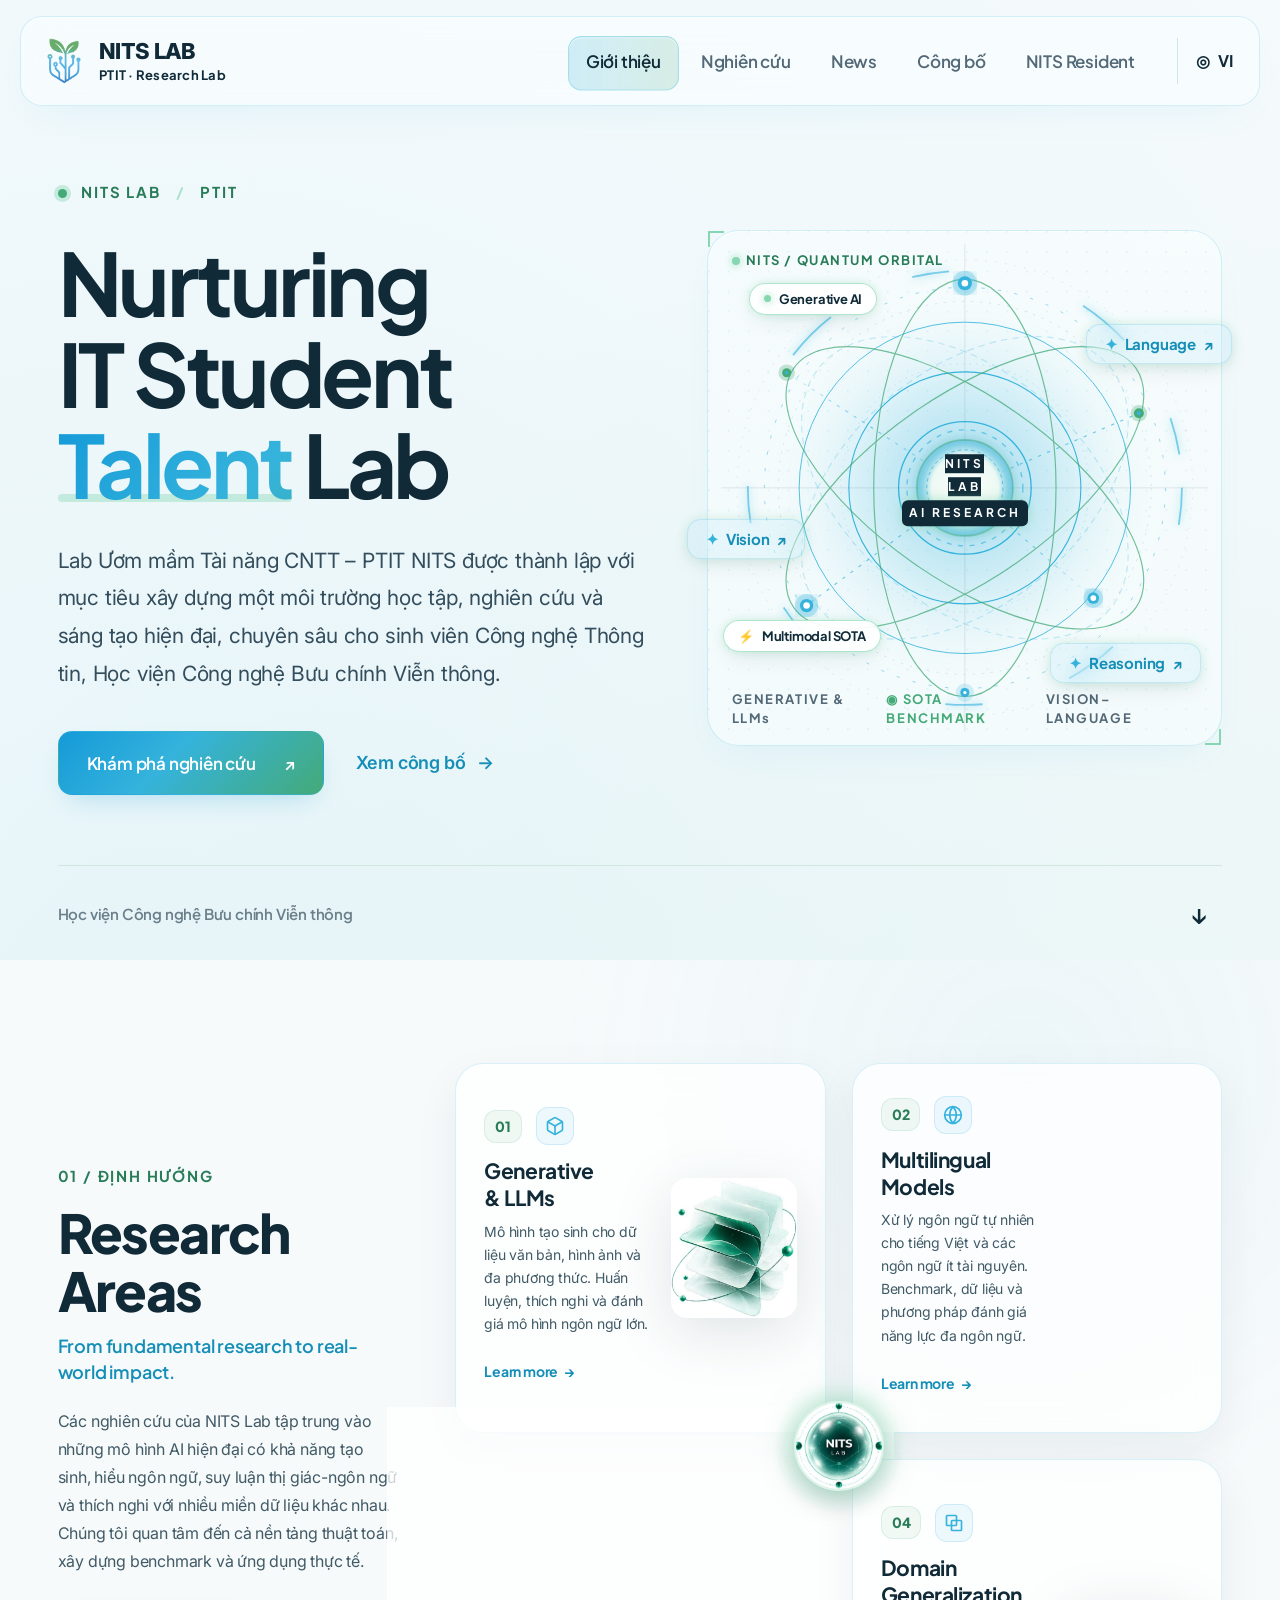
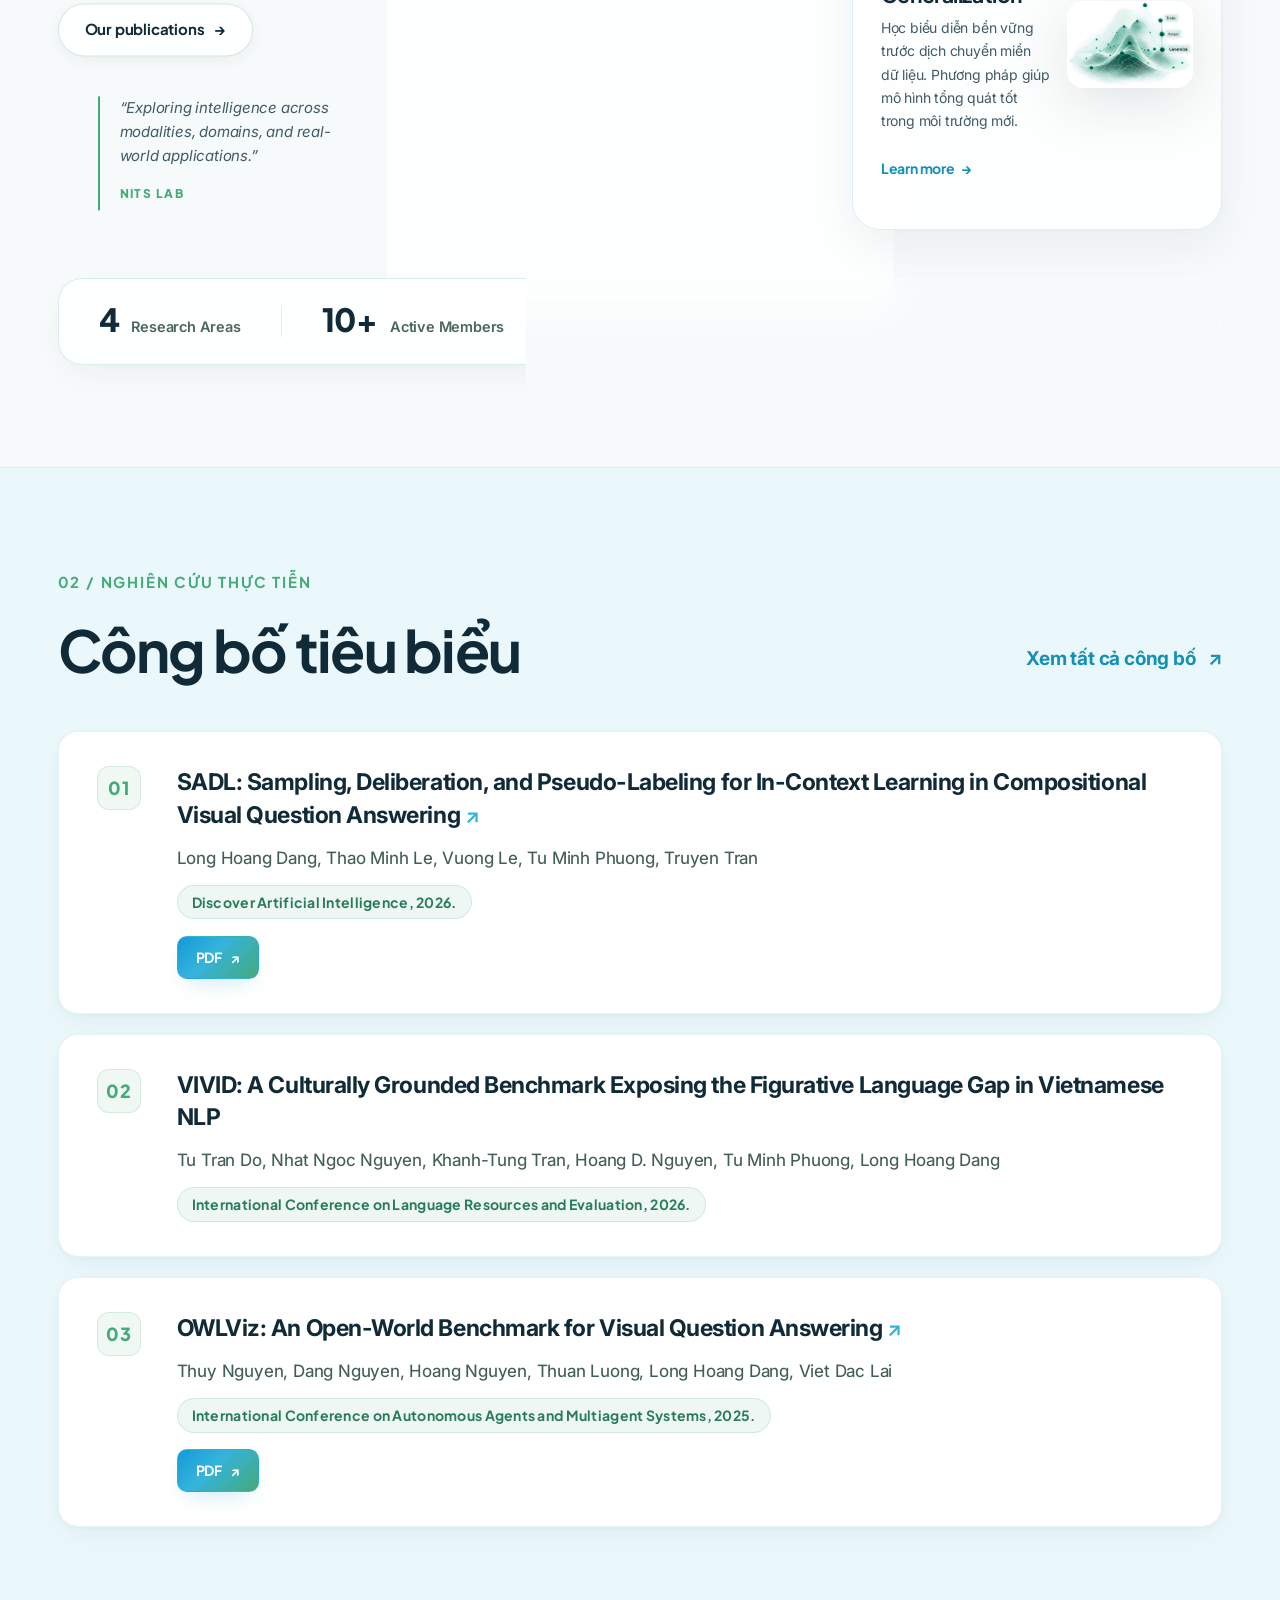
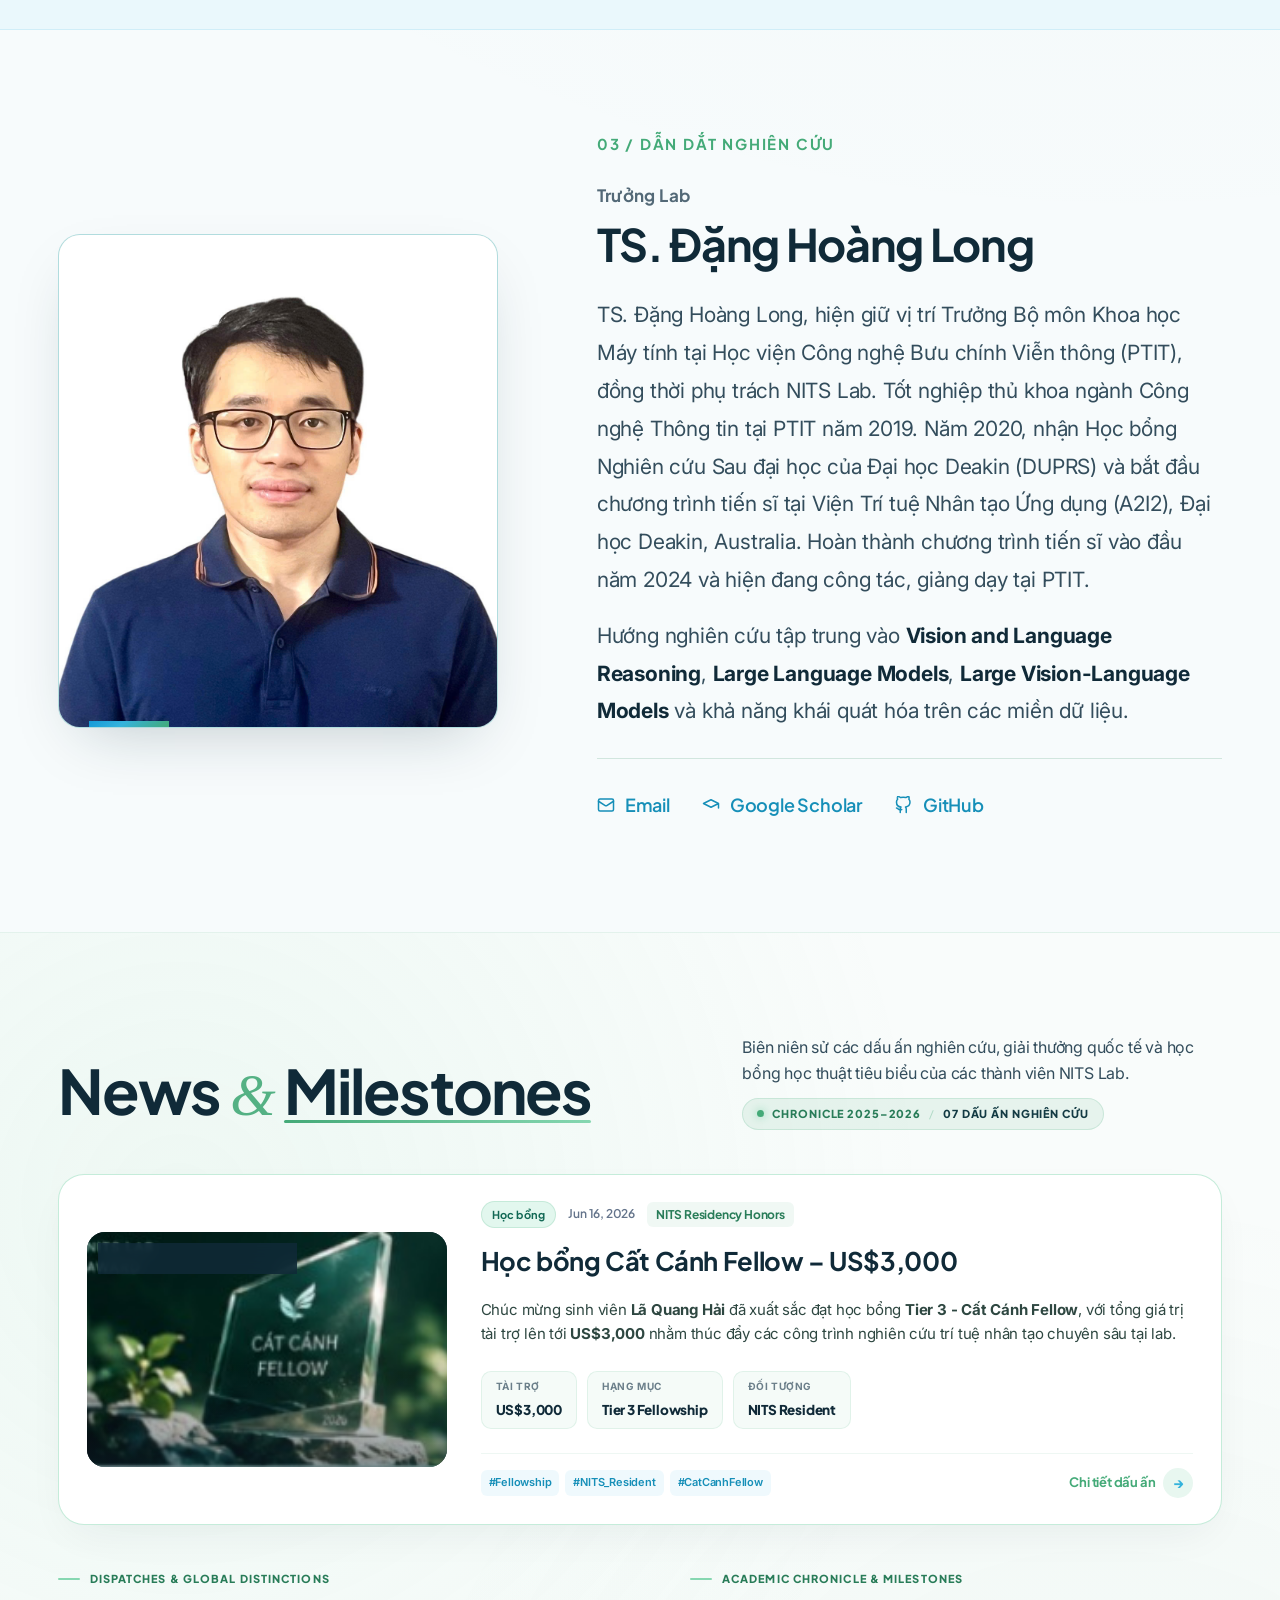
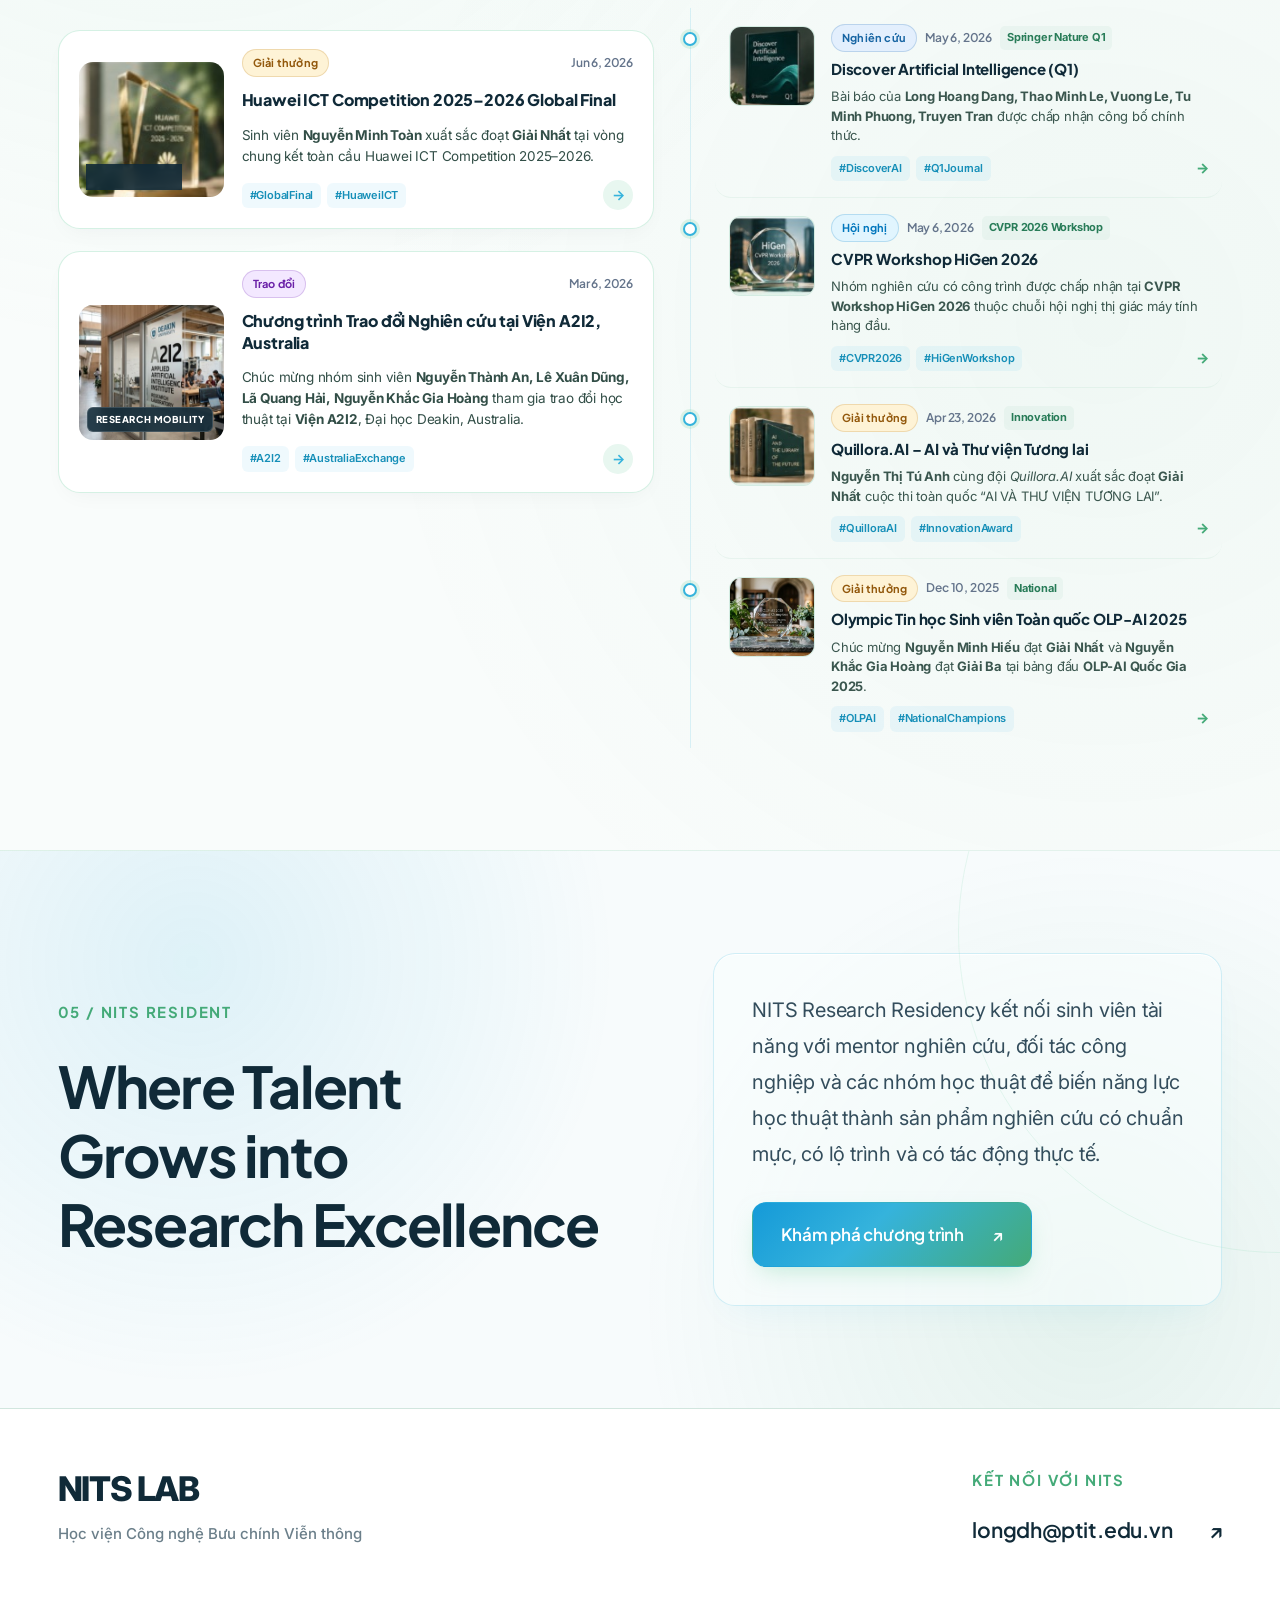
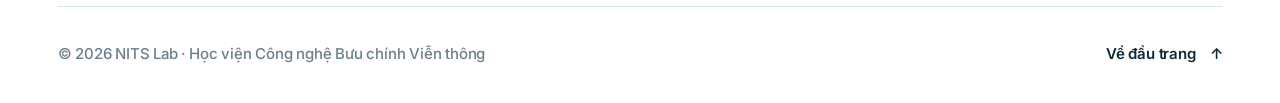
==== commit 9dfdcd2b: "Refactor styles and update SVG elements for improved aesthetics - Updated color variables in home.cs" ====
--- a/index.html
+++ b/index.html
@@ -67,22 +67,22 @@
             <svg aria-hidden="true" class="orbital" viewBox="0 0 620 620" fill="none" focusable="false">
               <defs>
                 <pattern id="dot-grid" width="24" height="24" patternUnits="userSpaceOnUse">
-                  <circle cx="1" cy="1" r="1.2" fill="#176b5b" opacity=".18"/>
+                  <circle cx="1" cy="1" r="1.2" fill="#35B3DC" opacity=".14"/>
                 </pattern>
                 <radialGradient id="orbit-glow" cx="50%" cy="50%" r="50%">
-                  <stop offset="0%" stop-color="#86e7c4" stop-opacity="0.45"/>
-                  <stop offset="45%" stop-color="#176b5b" stop-opacity="0.15"/>
-                  <stop offset="85%" stop-color="#f3faf6" stop-opacity="0"/>
+                  <stop offset="0%" stop-color="#35B3DC" stop-opacity="0.45"/>
+                  <stop offset="45%" stop-color="#35B3DC" stop-opacity="0.15"/>
+                  <stop offset="85%" stop-color="#F7FBFC" stop-opacity="0"/>
                 </radialGradient>
                 <radialGradient id="core-glow-grad" cx="50%" cy="50%" r="50%">
                   <stop offset="0%" stop-color="#ffffff" stop-opacity="0.95"/>
-                  <stop offset="70%" stop-color="#eafaf3" stop-opacity="0.9"/>
-                  <stop offset="100%" stop-color="#86e7c4" stop-opacity="0.4"/>
+                  <stop offset="70%" stop-color="#EDF9F3" stop-opacity="0.9"/>
+                  <stop offset="100%" stop-color="#35B3DC" stop-opacity="0.4"/>
                 </radialGradient>
                 <linearGradient id="beam-grad" x1="0%" y1="0%" x2="100%" y2="100%">
-                  <stop offset="0%" stop-color="#176b5b" stop-opacity="0.2"/>
-                  <stop offset="50%" stop-color="#86e7c4" stop-opacity="0.9"/>
-                  <stop offset="100%" stop-color="#176b5b" stop-opacity="0.2"/>
+                  <stop offset="0%" stop-color="#35B3DC" stop-opacity="0.20"/>
+                  <stop offset="50%" stop-color="#35B3DC" stop-opacity="0.9"/>
+                  <stop offset="100%" stop-color="#35B3DC" stop-opacity="0"/>
                 </linearGradient>
                 <filter id="mint-bloom" x="-20%" y="-20%" width="140%" height="140%">
                   <feGaussianBlur stdDeviation="6" result="blur"/>
@@ -106,13 +106,13 @@
 
               <!-- Pulsing Sonar Radiance Waves -->
               <g class="sonar-waves">
-                <circle class="sonar-wave sonar-wave-1" cx="310" cy="310" r="80" stroke="#86e7c4" stroke-width="1.6" fill="none"/>
-                <circle class="sonar-wave sonar-wave-2" cx="310" cy="310" r="140" stroke="#86e7c4" stroke-width="1.3" fill="none"/>
-                <circle class="sonar-wave sonar-wave-3" cx="310" cy="310" r="200" stroke="#176b5b" stroke-width="1" fill="none"/>
+                <circle class="sonar-wave sonar-wave-1" cx="310" cy="310" r="80" stroke="#35B3DC" stroke-width="1.6" fill="none"/>
+                <circle class="sonar-wave sonar-wave-2" cx="310" cy="310" r="140" stroke="#35B3DC" stroke-width="1.3" fill="none"/>
+                <circle class="sonar-wave sonar-wave-3" cx="310" cy="310" r="200" stroke="#35B3DC" stroke-width="1" fill="none"/>
               </g>
 
               <!-- Technical Astrolabe Gauges -->
-              <g stroke="#176b5b" opacity=".22">
+              <g stroke="#102A38" opacity=".12">
                 <path d="M310 16V604M16 310H604"/>
                 <circle cx="310" cy="310" r="275" stroke-dasharray="2 10" stroke-width="1"/>
                 <circle cx="310" cy="310" r="225" stroke-dasharray="3 8" stroke-width="1"/>
@@ -121,22 +121,22 @@
 
               <!-- Outer Spinning Radar Scanner Ring (Clockwise) -->
               <g class="radar-scanner-ring">
-                <circle cx="310" cy="310" r="262" stroke="#86e7c4" stroke-width="2.2" stroke-dasharray="45 170 65 110" opacity=".65" filter="url(#mint-bloom)"/>
+                <circle cx="310" cy="310" r="262" stroke="#35B3DC" stroke-width="2.2" stroke-dasharray="45 170 65 110" opacity=".65" filter="url(#mint-bloom)"/>
               </g>
 
               <!-- Counter-Spinning Technical Tick Ring -->
               <g class="counter-spin-ring">
-                <circle cx="310" cy="310" r="242" stroke="#176b5b" stroke-width="1.2" stroke-dasharray="4 16" opacity=".5"/>
+                <circle cx="310" cy="310" r="242" stroke="#35B3DC" stroke-width="1.2" stroke-dasharray="4 16" opacity=".5"/>
               </g>
 
               <!-- Central Rotating Orbital System -->
               <g class="orbit-rotator">
-                <g class="orbit-lines" stroke="#176b5b" stroke-width="1.4">
+                <g class="orbit-lines" stroke="#44AA78" stroke-width="1.4">
                   <ellipse class="orbit-track track-1" cx="310" cy="310" rx="252" ry="110" transform="rotate(-35 310 310)"/>
                   <ellipse class="orbit-track track-2" cx="310" cy="310" rx="252" ry="110" transform="rotate(35 310 310)"/>
                   <ellipse class="orbit-track track-3" cx="310" cy="310" rx="252" ry="110" transform="rotate(90 310 310)"/>
-                  <ellipse class="orbit-track track-4" cx="310" cy="310" rx="228" ry="142" transform="rotate(-40 310 310)" stroke="#86e7c4" opacity=".35" stroke-dasharray="8 6"/>
-                  <ellipse class="orbit-track track-5" cx="310" cy="310" rx="228" ry="142" transform="rotate(40 310 310)" stroke="#86e7c4" opacity=".35" stroke-dasharray="8 6"/>
+                  <ellipse class="orbit-track track-4" cx="310" cy="310" rx="228" ry="142" transform="rotate(-40 310 310)" stroke="#35B3DC" opacity=".35" stroke-dasharray="8 6"/>
+                  <ellipse class="orbit-track track-5" cx="310" cy="310" rx="228" ry="142" transform="rotate(40 310 310)" stroke="#35B3DC" opacity=".35" stroke-dasharray="8 6"/>
                 </g>
 
                 <!-- Synaptic energy beams connecting nodes -->
@@ -151,42 +151,42 @@
                 <!-- Orbiting Quantum Nodes with Intense Mint Glow & Radar Waves -->
                 <g class="orbit-nodes">
                   <g class="node-group node-1" transform="translate(119, 452)">
-                    <circle r="14" fill="#86e7c4" opacity=".25" class="node-pulse"/>
-                    <circle r="8" fill="#86e7c4" filter="url(#intense-glow)"/>
+                    <circle r="14" fill="#35B3DC" opacity=".25" class="node-pulse"/>
+                    <circle r="8" fill="#35B3DC" filter="url(#intense-glow)"/>
                     <circle r="4" fill="#ffffff"/>
                   </g>
                   <g class="node-group node-2" transform="translate(465, 443)">
-                    <circle r="12" fill="#86e7c4" opacity=".25" class="node-pulse"/>
-                    <circle r="7" fill="#86e7c4" filter="url(#intense-glow)"/>
+                    <circle r="12" fill="#35B3DC" opacity=".25" class="node-pulse"/>
+                    <circle r="7" fill="#35B3DC" filter="url(#intense-glow)"/>
                     <circle r="3.5" fill="#ffffff"/>
                   </g>
                   <g class="node-group node-3" transform="translate(310, 63)">
-                    <circle r="15" fill="#86e7c4" opacity=".25" class="node-pulse"/>
-                    <circle r="8.5" fill="#86e7c4" filter="url(#intense-glow)"/>
+                    <circle r="15" fill="#35B3DC" opacity=".25" class="node-pulse"/>
+                    <circle r="8.5" fill="#35B3DC" filter="url(#intense-glow)"/>
                     <circle r="4" fill="#ffffff"/>
                   </g>
                   <g class="node-group node-4" transform="translate(520, 220)">
-                    <circle r="10" fill="#176b5b" opacity=".3"/>
-                    <circle r="6" fill="#176b5b"/>
-                    <circle r="2.5" fill="#86e7c4"/>
+                    <circle r="10" fill="#44AA78" opacity=".3"/>
+                    <circle r="6" fill="#44AA78"/>
+                    <circle r="2.5" fill="#35B3DC"/>
                   </g>
                   <g class="node-group node-5" transform="translate(95, 171)">
-                    <circle r="10" fill="#176b5b" opacity=".3"/>
-                    <circle r="5.5" fill="#176b5b"/>
-                    <circle r="2" fill="#86e7c4"/>
+                    <circle r="10" fill="#44AA78" opacity=".3"/>
+                    <circle r="5.5" fill="#44AA78"/>
+                    <circle r="2" fill="#35B3DC"/>
                   </g>
                   <g class="node-group node-6" transform="translate(310, 557)">
-                    <circle r="11" fill="#86e7c4" opacity=".2"/>
-                    <circle r="5.5" fill="#86e7c4"/>
+                    <circle r="11" fill="#35B3DC" opacity=".2"/>
+                    <circle r="5.5" fill="#35B3DC"/>
                     <circle r="2" fill="#ffffff"/>
                   </g>
                 </g>
 
                 <!-- Center Core Multi-layered Sphere -->
                 <g class="center-core-sphere">
-                  <circle cx="310" cy="310" r="70" stroke="#86e7c4" stroke-width="1.6" stroke-dasharray="6 8" opacity=".65" class="core-outer-ring"/>
-                  <circle cx="310" cy="310" r="58" fill="url(#core-glow-grad)" stroke="#176b5b" stroke-width="2" stroke-opacity=".5" filter="url(#mint-bloom)"/>
-                  <circle cx="310" cy="310" r="46" fill="none" stroke="#86e7c4" stroke-width="1.2" stroke-dasharray="4 4" opacity=".75"/>
+                  <circle cx="310" cy="310" r="70" stroke="#35B3DC" stroke-width="1.6" stroke-dasharray="6 8" opacity=".65" class="core-outer-ring"/>
+                  <circle cx="310" cy="310" r="58" fill="url(#core-glow-grad)" stroke="#44AA78" stroke-width="2" stroke-opacity=".5" filter="url(#mint-bloom)"/>
+                  <circle cx="310" cy="310" r="46" fill="none" stroke="#35B3DC" stroke-width="1.2" stroke-dasharray="4 4" opacity=".75"/>
                 </g>
               </g>
             </svg>
@@ -255,10 +255,6 @@
                 <img src="assest/image/research/research-nucleus.jpg" alt="" class="nexus-core-img" />
               </div>
               <!-- Connector Pill Badges -->
-              <span class="nexus-badge badge-generate" data-target="research-generative">Generate</span>
-              <span class="nexus-badge badge-understand" data-target="research-language">Understand</span>
-              <span class="nexus-badge badge-reason" data-target="research-vision">Reason</span>
-              <span class="nexus-badge badge-generalize" data-target="research-domain">Generalize</span>
             </div>
 
             <!-- 2x2 Connected Glass Cards -->
--- a/assest/home.css
+++ b/assest/home.css
@@ -4,24 +4,24 @@
 :root {
   /* Primary colors */
   --forest-950: #051a17;
-  --forest-900: #092a26; /* Primary Forest Green */
-  --forest-800: #0d3833;
-  --forest-700: #124d45;
-  --emerald-600: #176b5b; /* Deep Emerald */
-  --emerald-700: #105245;
-  --emerald-500: #1e8773;
-  --mint-400: #86e7c4;   /* Mint Green */
-  --mint-300: #a7efd5;
-  --mint-200: #cbf6e6;
-  --mint-100: #e4fbf2;
+  --forest-900: #102A38;
+  --forest-800: #123A43;
+  --forest-700: #287C58;
+  --emerald-600: #44AA78;
+  --emerald-700: #287C58;
+  --emerald-500: #168FB8;
+  --mint-400: #86D7B1;
+  --mint-300: #A9E4C8;
+  --mint-200: #CDEEDD;
+  --mint-100: #EDF9F3;
 
   /* Neutral colors */
-  --soft-mint-white: #f3faf6; /* Primary background */
+  --soft-mint-white: #F7FBFC; /* Primary background */
   --white: #ffffff;
-  --dark-slate: #24423d;      /* Body text */
-  --muted-green-gray: #4d665f;/* Supporting text & metadata */
-  --mint-border: rgba(134, 231, 196, 0.35);
-  --mint-border-strong: rgba(134, 231, 196, 0.65);
+  --dark-slate: #334D5C;      /* Body text */
+  --muted-green-gray: #6B7F8A;/* Supporting text & metadata */
+  --mint-border: rgba(134, 215, 177, 0.35);
+  --mint-border-strong: rgba(134, 215, 177, 0.65);
   --line-mint: #d1e6de;
 
   /* Semantic mappings */
@@ -129,7 +129,7 @@
   height: 9px;
   border-radius: 50%;
   background: var(--emerald-600);
-  box-shadow: 0 0 0 4px rgba(134, 231, 196, 0.4);
+  box-shadow: 0 0 0 4px rgba(134, 215, 177, 0.4);
   margin-right: 10px;
 }
 .section-title {
@@ -170,11 +170,11 @@
 .button-primary {
   background: var(--emerald-600);
   color: var(--white);
-  box-shadow: 0 8px 24px -8px rgba(23, 107, 91, 0.45);
+  box-shadow: 0 8px 24px -8px rgba(68, 170, 120, 0.45);
 }
 .button-primary:hover {
   background: var(--forest-900);
-  box-shadow: 0 14px 30px -10px rgba(9, 42, 38, 0.55);
+  box-shadow: 0 14px 30px -10px rgba(16, 42, 56, 0.55);
 }
 .button:active { transform: translateY(1px) scale(0.99); }
 .button-light {
@@ -192,14 +192,14 @@
   background: rgba(243, 250, 246, 0.88);
   border: 1px solid var(--mint-border);
   border-radius: 20px;
-  box-shadow: 0 12px 35px -15px rgba(9, 42, 38, 0.12), inset 0 1px 0 rgba(255, 255, 255, 0.95);
+  box-shadow: 0 12px 35px -15px rgba(16, 42, 56, 0.12), inset 0 1px 0 rgba(255, 255, 255, 0.95);
   backdrop-filter: blur(20px) saturate(1.25);
   -webkit-backdrop-filter: blur(20px) saturate(1.25);
   transition: box-shadow var(--duration-fast), background var(--duration-fast);
 }
 .site-header.is-scrolled {
   background: rgba(243, 250, 246, 0.95);
-  box-shadow: 0 16px 40px -15px rgba(9, 42, 38, 0.18), inset 0 1px 0 #fff;
+  box-shadow: 0 16px 40px -15px rgba(16, 42, 56, 0.18), inset 0 1px 0 #fff;
 }
 .header-inner { min-height: var(--header-height); display: flex; align-items: center; gap: 32px; }
 .brand { display: flex; align-items: center; gap: 14px; flex-shrink: 0; }
@@ -276,7 +276,7 @@
   bottom: 8px;
   width: 100%;
   height: 8px;
-  background: rgba(134, 231, 196, 0.45);
+  background: rgba(134, 215, 177, 0.45);
   z-index: -1;
   border-radius: 4px;
 }
@@ -342,7 +342,7 @@
   border-radius: 12px;
   font: 600 15px/1.5 var(--font-heading);
   color: var(--forest-900);
-  box-shadow: 0 8px 24px -10px rgba(9, 42, 38, 0.15);
+  box-shadow: 0 8px 24px -10px rgba(16, 42, 56, 0.15);
   transition: background var(--duration-fast), color var(--duration-fast), transform var(--duration-fast);
 }
 .orbit-tag:hover {
@@ -397,9 +397,9 @@
   min-width: 0;
   padding: 40px;
   background: #ffffff;
-  border: 1.5px solid rgba(23, 107, 91, 0.16);
+  border: 1.5px solid rgba(68, 170, 120, 0.16);
   border-radius: 24px;
-  box-shadow: 0 16px 40px -12px rgba(9, 42, 38, 0.10), 0 2px 8px rgba(9, 42, 38, 0.04);
+  box-shadow: 0 16px 40px -12px rgba(16, 42, 56, 0.10), 0 2px 8px rgba(16, 42, 56, 0.04);
   transition: transform var(--duration-component) var(--ease-spring), box-shadow var(--duration-component), border-color var(--duration-component);
 }
 .card-index {
@@ -414,7 +414,7 @@
   height: 52px;
   padding: 12px;
   border-radius: 16px;
-  background: rgba(134, 231, 196, 0.22);
+  background: rgba(134, 215, 177, 0.22);
   margin-bottom: 30px;
   color: var(--emerald-600);
   transition: background var(--duration-fast), color var(--duration-fast), transform var(--duration-fast);
@@ -444,7 +444,7 @@
 @media (hover: hover) {
   .bento-card:hover {
     transform: translateY(-6px);
-    box-shadow: 0 24px 50px -18px rgba(9, 42, 38, 0.16), inset 0 1px 0 #fff;
+    box-shadow: 0 24px 50px -18px rgba(16, 42, 56, 0.16), inset 0 1px 0 #fff;
     border-color: var(--mint-border-strong);
   }
 }
@@ -452,8 +452,8 @@
 /* Selected Publications Section — Balanced Academic Architectural Light Mode */
 .publications-section {
   background: #f4faf7;
-  border-top: 1px solid rgba(23, 107, 91, 0.12);
-  border-bottom: 1px solid rgba(23, 107, 91, 0.12);
+  border-top: 1px solid rgba(68, 170, 120, 0.12);
+  border-bottom: 1px solid rgba(68, 170, 120, 0.12);
   color: var(--dark-slate);
   position: relative;
 }
@@ -469,16 +469,16 @@
   gap: 24px;
   padding: 34px 38px;
   background: #ffffff;
-  border: 1.5px solid rgba(23, 107, 91, 0.14);
+  border: 1.5px solid rgba(68, 170, 120, 0.14);
   border-radius: 20px;
-  box-shadow: 0 10px 30px -8px rgba(9, 42, 38, 0.07), 0 1px 4px rgba(9, 42, 38, 0.03);
+  box-shadow: 0 10px 30px -8px rgba(16, 42, 56, 0.07), 0 1px 4px rgba(16, 42, 56, 0.03);
   transition: transform var(--duration-fast), box-shadow var(--duration-fast);
 }
-.publication-row:last-child { border-bottom: 1.5px solid rgba(23, 107, 91, 0.14); }
+.publication-row:last-child { border-bottom: 1.5px solid rgba(68, 170, 120, 0.14); }
 .publication-row:hover {
   background: #ffffff;
   transform: translateY(-4px);
-  box-shadow: 0 20px 48px -10px rgba(9, 42, 38, 0.15);
+  box-shadow: 0 20px 48px -10px rgba(16, 42, 56, 0.15);
 }
 .publication-number {
   padding-top: 0;
@@ -488,8 +488,8 @@
   align-items: center;
   justify-content: center;
   border-radius: 12px;
-  background: rgba(23, 107, 91, 0.08);
-  border: 1px solid rgba(23, 107, 91, 0.16);
+  background: rgba(68, 170, 120, 0.08);
+  border: 1px solid rgba(68, 170, 120, 0.16);
   font: 800 18px/1 var(--font-heading);
   color: var(--emerald-600);
 }
@@ -500,7 +500,7 @@
   font-weight: 700;
   line-height: 1.4;
   letter-spacing: -.02em;
-  color: #092a26;
+  color: #102A38;
   text-decoration: none;
   transition: color var(--duration-fast);
 }
@@ -509,8 +509,8 @@
 .publication-authors { color: #435e57; font-size: 17px; line-height: 1.75; margin-top: 10px; font-weight: 450; }
 .publication-venue {
   color: #0c4338;
-  background: rgba(23, 107, 91, 0.08);
-  border: 1px solid rgba(23, 107, 91, 0.16);
+  background: rgba(68, 170, 120, 0.08);
+  border: 1px solid rgba(68, 170, 120, 0.16);
   padding: 5px 14px;
   border-radius: 20px;
   display: inline-block;
@@ -532,7 +532,7 @@
   overflow: hidden;
   background: var(--line-mint);
   border: 1px solid var(--mint-border);
-  box-shadow: 0 24px 60px -25px rgba(9, 42, 38, 0.22);
+  box-shadow: 0 24px 60px -25px rgba(16, 42, 56, 0.22);
 }
 .director-image::after {
   position: absolute;
@@ -601,13 +601,13 @@
 .news-card:hover {
   background: #ffffff;
   transform: translateY(-5px);
-  box-shadow: 0 20px 45px -10px rgba(9, 42, 38, 0.16);
+  box-shadow: 0 20px 45px -10px rgba(16, 42, 56, 0.16);
 }
 .news-card:first-child { padding-top: 30px; }
 .news-date {
   color: var(--emerald-600);
-  background: rgba(23, 107, 91, 0.08);
-  border: 1px solid rgba(23, 107, 91, 0.16);
+  background: rgba(68, 170, 120, 0.08);
+  border: 1px solid rgba(68, 170, 120, 0.16);
   padding: 8px 14px;
   border-radius: 12px;
   text-align: center;
@@ -623,14 +623,14 @@
   line-height: 1.55;
   letter-spacing: -.02em;
 }
-.news-card:first-child .news-date { color: var(--emerald-700); background: rgba(23, 107, 91, 0.12); }
+.news-card:first-child .news-date { color: var(--emerald-700); background: rgba(68, 170, 120, 0.12); }
 
 /* Residency Section */
 .residency-section {
   position: relative;
   overflow: hidden;
   background: var(--forest-900);
-  background: linear-gradient(135deg, #092a26 0%, #176b5b 100%);
+  background: linear-gradient(135deg, #102A38 0%, #44AA78 100%);
   color: var(--white);
 }
 .residency-section::after {
@@ -638,7 +638,7 @@
   position: absolute;
   width: 640px;
   height: 640px;
-  border: 1px solid rgba(134, 231, 196, 0.18);
+  border: 1px solid rgba(134, 215, 177, 0.18);
   border-radius: 50%;
   right: -320px;
   top: -240px;
@@ -654,16 +654,16 @@
   font-weight: 700;
   color: var(--white);
 }
-.residency-copy p { font-size: 20px; line-height: 1.8; color: #e4fbf2; }
+.residency-copy p { font-size: 20px; line-height: 1.8; color: #EDF9F3; }
 .residency-copy .button {
   margin-top: 30px;
   background: var(--mint-400);
   color: var(--forest-900);
-  box-shadow: 0 10px 30px -10px rgba(134, 231, 196, 0.4);
+  box-shadow: 0 10px 30px -10px rgba(134, 215, 177, 0.4);
 }
 .residency-copy .button:hover {
-  background: #a7efd5;
-  box-shadow: 0 14px 35px -10px rgba(134, 231, 196, 0.6);
+  background: #A9E4C8;
+  box-shadow: 0 14px 35px -10px rgba(134, 215, 177, 0.6);
 }
 .residency-section :focus-visible { outline-color: var(--mint-400); }
 
--- a/assest/glass.css
+++ b/assest/glass.css
@@ -1,27 +1,50 @@
-/* Shared Liquid Glass system: Emerald Glass & Forest Green + Mint.
+/* PTIT NITS color system: Navy foundation, Cyan interaction, Green research.
    Loaded after home.css by all six static pages. */
 :root {
-  /* Primary colors */
-  --forest-950: #051a17;
-  --forest-900: #092a26;
-  --forest-800: #0d3833;
-  --forest-700: #124d45;
-  --emerald-600: #176b5b;
-  --emerald-700: #105245;
-  --emerald-500: #1e8773;
-  --mint-400: #86e7c4;
-  --mint-300: #a7efd5;
-  --mint-200: #cbf6e6;
-  --mint-100: #e4fbf2;
+  /* Primitive brand tokens — PTIT_NITS_Color_System.docx */
+  --brand-cyan: #35B3DC;
+  --brand-cyan-strong: #168FB8;
+  --brand-green: #44AA78;
+  --brand-green-strong: #287C58;
+  --brand-mint: #86D7B1;
+  --brand-navy: #102A38;
+  --brand-navy-soft: #123A43;
+  --brand-slate: #536977;
+  --brand-ice: #EAF8FC;
+  --brand-mint-white: #EDF9F3;
+
+  /* Semantic tokens */
+  --color-background: #F7FBFC;
+  --color-heading: var(--brand-navy);
+  --color-text: #334D5C;
+  --color-muted: #6B7F8A;
+  --color-action: var(--brand-cyan-strong);
+  --color-action-bright: var(--brand-cyan);
+  --color-research: var(--brand-green);
+  --color-research-strong: var(--brand-green-strong);
+  --brand-gradient: linear-gradient(135deg, #159AD8 0%, #35B3DC 42%, #44AA78 100%);
+
+  /* Legacy aliases kept for existing components */
+  --forest-950: #0B202B;
+  --forest-900: var(--brand-navy);
+  --forest-800: var(--brand-navy-soft);
+  --forest-700: var(--brand-green-strong);
+  --emerald-600: var(--brand-green);
+  --emerald-700: var(--brand-green-strong);
+  --emerald-500: var(--brand-cyan-strong);
+  --mint-400: var(--brand-mint);
+  --mint-300: #A9E4C8;
+  --mint-200: #CDEEDD;
+  --mint-100: var(--brand-mint-white);
 
   /* Neutral colors */
-  --soft-mint-white: #f3faf6;
+  --soft-mint-white: var(--brand-mint-white);
   --white: #ffffff;
-  --dark-slate: #24423d;
-  --muted-green-gray: #4d665f;
-
-  --color-secondary: var(--emerald-600);
-  --color-mint: var(--mint-400);
+  --dark-slate: var(--color-text);
+  --muted-green-gray: var(--color-muted);
+
+  --color-secondary: var(--color-action);
+  --color-mint: var(--brand-mint);
 
   /* Typography scale — NOTICEABLY LARGER */
   --font-heading: "Plus Jakarta Sans", -apple-system, BlinkMacSystemFont, sans-serif;
@@ -43,12 +66,12 @@
   --radius-sm: 14px;
   --radius-md: 22px;
   --radius-lg: 32px;
-  --glass-surface: rgba(255, 255, 255, 0.78);
-  --glass-surface-dark: rgba(9, 42, 38, 0.82);
-  --glass-edge: rgba(134, 231, 196, 0.42);
-  --glass-edge-strong: rgba(134, 231, 196, 0.85);
-  --glass-shadow: 0 16px 42px -20px rgba(9, 42, 38, 0.14), inset 0 1px 0 rgba(255, 255, 255, 0.95);
-  --glass-shadow-hover: 0 24px 52px -18px rgba(9, 42, 38, 0.22), inset 0 1px 0 #ffffff;
+  --glass-surface: rgba(248, 253, 254, 0.62);
+  --glass-surface-dark: rgba(16, 42, 56, 0.86);
+  --glass-edge: rgba(53, 179, 220, 0.20);
+  --glass-edge-strong: rgba(53, 179, 220, 0.42);
+  --glass-shadow: 0 16px 42px -20px rgba(21, 154, 216, 0.10), inset 0 1px 0 rgba(255, 255, 255, 0.95);
+  --glass-shadow-hover: 0 24px 52px -18px rgba(21, 154, 216, 0.16), inset 0 1px 0 #ffffff;
   --glass-blur: 20px;
   --button-radius: var(--radius-sm);
 
@@ -70,7 +93,7 @@
   border-radius: 50%;
   pointer-events: none;
   z-index: 9990;
-  background: radial-gradient(circle, rgba(134, 231, 196, 0.08) 0%, rgba(23, 107, 91, 0.02) 42%, transparent 70%);
+  background: radial-gradient(circle, rgba(134, 215, 177, 0.08) 0%, rgba(68, 170, 120, 0.02) 42%, transparent 70%);
   opacity: 0;
   transform: translate(-50%, -50%);
   transition: opacity 0.5s ease;
@@ -85,8 +108,8 @@
   width: 8px;
   height: 8px;
   border-radius: 50%;
-  background: rgba(23, 107, 91, 0.45);
-  box-shadow: 0 0 0 3px rgba(134, 231, 196, 0.22), 0 0 8px rgba(134, 231, 196, 0.35);
+  background: rgba(68, 170, 120, 0.45);
+  box-shadow: 0 0 0 3px rgba(134, 215, 177, 0.22), 0 0 8px rgba(134, 215, 177, 0.35);
   pointer-events: none;
   z-index: 9999;
   opacity: 0;
@@ -95,8 +118,8 @@
   will-change: transform;
 }
 .cursor-dot.is-hovered {
-  background: rgba(23, 107, 91, 0.65);
-  box-shadow: 0 0 0 6px rgba(134, 231, 196, 0.28), 0 0 14px rgba(134, 231, 196, 0.45);
+  background: rgba(68, 170, 120, 0.65);
+  box-shadow: 0 0 0 6px rgba(134, 215, 177, 0.28), 0 0 14px rgba(134, 215, 177, 0.45);
 }
 
 @media (prefers-reduced-motion: reduce), (pointer: coarse) {
@@ -118,7 +141,7 @@
   position: absolute;
   inset: -1.5px;
   border-radius: inherit;
-  background: radial-gradient(360px circle at var(--mouse-x, -500px) var(--mouse-y, -500px), rgba(134, 231, 196, 0.42), rgba(23, 107, 91, 0.12) 40%, transparent 75%);
+  background: radial-gradient(360px circle at var(--mouse-x, -500px) var(--mouse-y, -500px), rgba(134, 215, 177, 0.42), rgba(68, 170, 120, 0.12) 40%, transparent 75%);
   z-index: 0;
   opacity: 0;
   transition: opacity 0.35s ease;
@@ -130,7 +153,7 @@
   position: absolute;
   inset: 0;
   border-radius: inherit;
-  background: radial-gradient(280px circle at var(--mouse-x, -500px) var(--mouse-y, -500px), rgba(134, 231, 196, 0.06), transparent 65%);
+  background: radial-gradient(280px circle at var(--mouse-x, -500px) var(--mouse-y, -500px), rgba(134, 215, 177, 0.06), transparent 65%);
   z-index: 1;
   opacity: 0;
   transition: opacity 0.35s ease;
@@ -149,8 +172,8 @@
 
 html { scroll-padding-top: 130px; }
 .glass-site {
-  background: radial-gradient(ellipse 720px 650px at 90% 180px, rgba(134, 231, 196, 0.22), transparent 85%),
-              radial-gradient(ellipse 650px 700px at 5% 260px, rgba(23, 107, 91, 0.08), transparent 85%),
+  background: radial-gradient(ellipse 720px 650px at 90% 180px, rgba(134, 215, 177, 0.22), transparent 85%),
+              radial-gradient(ellipse 650px 700px at 5% 260px, rgba(68, 170, 120, 0.08), transparent 85%),
               var(--color-background);
   font-family: var(--font-body);
   font-size: var(--text-body);
@@ -197,12 +220,12 @@
 .button-primary {
   background: var(--emerald-600);
   color: var(--white);
-  box-shadow: 0 10px 25px -8px rgba(23, 107, 91, 0.45), inset 0 1px 0 rgba(255, 255, 255, 0.35);
-  border-color: rgba(134, 231, 196, 0.3);
+  box-shadow: 0 10px 25px -8px rgba(68, 170, 120, 0.45), inset 0 1px 0 rgba(255, 255, 255, 0.35);
+  border-color: rgba(134, 215, 177, 0.3);
 }
 .button-primary:hover {
   background: var(--forest-900);
-  box-shadow: 0 14px 30px -10px rgba(9, 42, 38, 0.65);
+  box-shadow: 0 14px 30px -10px rgba(16, 42, 56, 0.65);
 }
 .button:active { transform: translateY(1px) scale(.98); }
 .button-light {
@@ -231,7 +254,7 @@
 }
 .site-header.is-scrolled {
   background: rgba(243, 250, 246, 0.96);
-  box-shadow: 0 16px 42px -16px rgba(9, 42, 38, 0.2), inset 0 1px 0 #fff;
+  box-shadow: 0 16px 42px -16px rgba(16, 42, 56, 0.2), inset 0 1px 0 #fff;
   border-color: var(--mint-border-strong);
 }
 .header-inner { width: calc(100% - 44px); min-height: var(--header-height); gap: 24px; }
@@ -247,9 +270,9 @@
   color: var(--forest-900);
 }
 .nav a::after { display: none; }
-.nav a.active { color: var(--emerald-600); background: rgba(134, 231, 196, 0.22); }
+.nav a.active { color: var(--emerald-600); background: rgba(134, 215, 177, 0.22); }
 .nav.indicator-ready a.active { background: transparent; }
-.nav a:hover { background: rgba(134, 231, 196, 0.25); color: var(--forest-900); }
+.nav a:hover { background: rgba(134, 215, 177, 0.25); color: var(--forest-900); }
 .nav-indicator {
   position: absolute;
   top: 0;
@@ -258,7 +281,7 @@
   width: 100px;
   border: 1px solid var(--mint-border-strong);
   border-radius: 12px;
-  background: rgba(134, 231, 196, 0.28);
+  background: rgba(134, 215, 177, 0.28);
   z-index: 0;
   transform-origin: left top;
   pointer-events: none;
@@ -284,7 +307,7 @@
   height: 360px;
   top: 0;
   left: 0;
-  background: radial-gradient(circle, rgba(134, 231, 196, 0.45) 0%, rgba(134, 231, 196, 0) 70%);
+  background: radial-gradient(circle, rgba(134, 215, 177, 0.45) 0%, rgba(134, 215, 177, 0) 70%);
   border-radius: 50%;
   opacity: 0;
   transform: translate3d(var(--glow-x, -400px), var(--glow-y, -400px), 0);
@@ -311,9 +334,9 @@
   100% { background-position: 0% 50%; }
 }
 @keyframes radarPulse {
-  0% { box-shadow: 0 0 0 0 rgba(134, 231, 196, 0.85); }
-  70% { box-shadow: 0 0 0 14px rgba(134, 231, 196, 0); }
-  100% { box-shadow: 0 0 0 0 rgba(134, 231, 196, 0); }
+  0% { box-shadow: 0 0 0 0 rgba(134, 215, 177, 0.85); }
+  70% { box-shadow: 0 0 0 14px rgba(134, 215, 177, 0); }
+  100% { box-shadow: 0 0 0 0 rgba(134, 215, 177, 0); }
 }
 .status-dot {
   animation: radarPulse 2.2s infinite ease-out;
@@ -327,7 +350,7 @@
   color: var(--forest-900);
 }
 .hero-title > span {
-  background: linear-gradient(120deg, #176B5B 0%, #86E7C4 40%, #105245 80%, #86E7C4 100%);
+  background: linear-gradient(120deg, #44AA78 0%, #86D7B1 40%, #287C58 80%, #86D7B1 100%);
   background-size: 250% auto;
   -webkit-background-clip: text;
   -webkit-text-fill-color: transparent;
@@ -342,7 +365,7 @@
   bottom: 8px;
   width: 100%;
   height: 8px;
-  background: rgba(134, 231, 196, 0.4);
+  background: rgba(134, 215, 177, 0.4);
   z-index: -1;
   border-radius: 4px;
 }
@@ -354,13 +377,13 @@
   border-radius: var(--radius-lg);
   background: linear-gradient(140deg, rgba(255, 255, 255, 0.92), rgba(243, 250, 246, 0.65));
   border: 1px solid var(--glass-edge);
-  box-shadow: 0 28px 70px -35px rgba(9, 42, 38, 0.22), 0 0 30px rgba(134, 231, 196, 0.25), inset 0 1px 0 #ffffff;
+  box-shadow: 0 28px 70px -35px rgba(16, 42, 56, 0.22), 0 0 30px rgba(134, 215, 177, 0.25), inset 0 1px 0 #ffffff;
   overflow: visible;
   transform-style: preserve-3d;
   transition: transform 220ms ease-out, box-shadow 350ms;
 }
 .hero-art:hover {
-  box-shadow: 0 36px 85px -35px rgba(9, 42, 38, 0.3), 0 0 40px rgba(134, 231, 196, 0.45), inset 0 1px 0 #ffffff;
+  box-shadow: 0 36px 85px -35px rgba(16, 42, 56, 0.3), 0 0 40px rgba(134, 215, 177, 0.45), inset 0 1px 0 #ffffff;
   border-color: var(--glass-edge-strong);
 }
 .hero-art > .surface-glow { display: none; }
@@ -404,7 +427,7 @@
 }
 @keyframes captionGlow {
   0%, 100% { opacity: 0.7; }
-  50% { opacity: 1; color: var(--mint-400); text-shadow: 0 0 8px rgba(134, 231, 196, 0.6); }
+  50% { opacity: 1; color: var(--mint-400); text-shadow: 0 0 8px rgba(134, 215, 177, 0.6); }
 }
 .art-corner { display: block; border-color: var(--mint-400); }
 
@@ -443,7 +466,7 @@
   color: var(--mint-400);
   padding: 3px 7px;
   border-radius: 6px;
-  box-shadow: 0 0 12px rgba(134, 231, 196, 0.6);
+  box-shadow: 0 0 12px rgba(134, 215, 177, 0.6);
 }
 
 /* Floating Interactive Topic Badges */
@@ -454,7 +477,7 @@
   padding: 8px 18px;
   background: rgba(255, 255, 255, 0.94);
   border: 1px solid var(--glass-edge);
-  box-shadow: 0 8px 24px -8px rgba(9, 42, 38, 0.15), 0 0 12px rgba(134, 231, 196, 0.3);
+  box-shadow: 0 8px 24px -8px rgba(16, 42, 56, 0.15), 0 0 12px rgba(134, 215, 177, 0.3);
   color: var(--forest-900);
   backdrop-filter: blur(12px);
   z-index: 4;
@@ -467,7 +490,7 @@
   background: var(--mint-400);
   color: var(--forest-900);
   border-color: var(--mint-400);
-  box-shadow: 0 12px 30px -8px rgba(134, 231, 196, 0.7), 0 0 20px rgba(134, 231, 196, 0.6);
+  box-shadow: 0 12px 30px -8px rgba(134, 215, 177, 0.7), 0 0 20px rgba(134, 215, 177, 0.6);
   transform: translateY(-4px) scale(1.05) !important;
 }
 .orbit-tag:hover .tag-arrow { transform: translate(3px, -3px); }
@@ -487,7 +510,7 @@
   border-radius: 20px;
   font: 700 13px/1.4 var(--font-heading);
   color: var(--forest-900);
-  box-shadow: 0 8px 24px -8px rgba(9, 42, 38, 0.15), 0 0 10px rgba(134, 231, 196, 0.35);
+  box-shadow: 0 8px 24px -8px rgba(16, 42, 56, 0.15), 0 0 10px rgba(134, 215, 177, 0.35);
   backdrop-filter: blur(12px);
   pointer-events: none;
   z-index: 2;
@@ -538,8 +561,8 @@
    Research Areas — 3D Connected Matrix Showcase (Matching Reference Mockup)
    ========================================================================== */
 .research-showcase {
-  background: radial-gradient(ellipse 750px 550px at 0% 100%, rgba(134, 231, 196, 0.22), transparent 70%),
-              radial-gradient(ellipse 650px 500px at 100% 0%, rgba(23, 107, 91, 0.08), transparent 70%),
+  background: radial-gradient(ellipse 750px 550px at 0% 100%, rgba(134, 215, 177, 0.22), transparent 70%),
+              radial-gradient(ellipse 650px 500px at 100% 0%, rgba(68, 170, 120, 0.08), transparent 70%),
               var(--soft-mint-white);
   position: relative;
   overflow: hidden;
@@ -597,12 +620,12 @@
   padding: 12px 26px;
   border-radius: 30px;
   background: rgba(255, 255, 255, 0.85);
-  border: 1.5px solid rgba(23, 107, 91, 0.25);
+  border: 1.5px solid rgba(68, 170, 120, 0.25);
   color: var(--forest-900);
   font-family: var(--font-heading);
   font-size: 15px;
   font-weight: 700;
-  box-shadow: 0 4px 16px -3px rgba(9, 42, 38, 0.08);
+  box-shadow: 0 4px 16px -3px rgba(16, 42, 56, 0.08);
   text-decoration: none;
   transition: all 0.25s var(--ease-spring);
 }
@@ -611,7 +634,7 @@
   color: #ffffff;
   border-color: var(--emerald-600);
   transform: translateY(-2px);
-  box-shadow: 0 8px 22px -4px rgba(23, 107, 91, 0.35);
+  box-shadow: 0 8px 22px -4px rgba(68, 170, 120, 0.35);
 }
 .button-outline span {
   transition: transform 0.2s;
@@ -670,7 +693,7 @@
   width: 130px;
   height: 130px;
   border-radius: 50%;
-  background: radial-gradient(circle, rgba(134, 231, 196, 0.4) 0%, rgba(23, 107, 91, 0.1) 50%, transparent 70%);
+  background: radial-gradient(circle, rgba(134, 215, 177, 0.4) 0%, rgba(68, 170, 120, 0.1) 50%, transparent 70%);
   animation: nexusPulseAnim 3.5s ease-in-out infinite;
 }
 @keyframes nexusPulseAnim {
@@ -682,7 +705,7 @@
   width: 86px;
   height: 86px;
   border-radius: 50%;
-  box-shadow: 0 0 30px 6px rgba(134, 231, 196, 0.45), 0 0 0 2px rgba(255, 255, 255, 0.95), 0 12px 28px rgba(9, 42, 38, 0.2);
+  box-shadow: 0 0 30px 6px rgba(134, 215, 177, 0.45), 0 0 0 2px rgba(255, 255, 255, 0.95), 0 12px 28px rgba(16, 42, 56, 0.2);
   overflow: hidden;
   z-index: 2;
   transition: transform 0.4s var(--ease-spring);
@@ -700,13 +723,13 @@
   position: absolute;
   background: #ffffff;
   color: var(--forest-900);
-  border: 1px solid rgba(23, 107, 91, 0.22);
+  border: 1px solid rgba(68, 170, 120, 0.22);
   font-family: var(--font-heading);
   font-size: 13px;
   font-weight: 700;
   padding: 5px 16px;
   border-radius: 20px;
-  box-shadow: 0 4px 14px -2px rgba(9, 42, 38, 0.10);
+  box-shadow: 0 4px 14px -2px rgba(16, 42, 56, 0.10);
   pointer-events: auto;
   cursor: pointer;
   white-space: nowrap;
@@ -735,7 +758,7 @@
   color: #ffffff;
   border-color: var(--mint-400);
   transform: scale(1.08);
-  box-shadow: 0 6px 20px rgba(23, 107, 91, 0.35);
+  box-shadow: 0 6px 20px rgba(68, 170, 120, 0.35);
 }
 
 /* 2x2 Connected Glass Matrix Grid */
@@ -760,10 +783,10 @@
   background: rgba(255, 255, 255, 0.76);
   backdrop-filter: blur(20px);
   -webkit-backdrop-filter: blur(20px);
-  border: 1.5px solid rgba(134, 231, 196, 0.38);
+  border: 1.5px solid rgba(134, 215, 177, 0.38);
   border-radius: 28px;
   padding: 32px 28px;
-  box-shadow: 0 16px 42px -15px rgba(9, 42, 38, 0.08), inset 0 1px 0 rgba(255, 255, 255, 0.95);
+  box-shadow: 0 16px 42px -15px rgba(16, 42, 56, 0.08), inset 0 1px 0 rgba(255, 255, 255, 0.95);
   position: relative;
   overflow: hidden;
   transition: transform 0.35s cubic-bezier(0.16, 1, 0.3, 1), box-shadow 0.35s, border-color 0.3s;
@@ -778,8 +801,8 @@
 }
 .matrix-card:hover {
   background: rgba(255, 255, 255, 0.92);
-  border-color: rgba(134, 231, 196, 0.85);
-  box-shadow: 0 24px 56px -12px rgba(9, 42, 38, 0.16), 0 0 0 1.5px var(--mint-400);
+  border-color: rgba(134, 215, 177, 0.85);
+  box-shadow: 0 24px 56px -12px rgba(16, 42, 56, 0.16), 0 0 0 1.5px var(--mint-400);
 }
 
 .matrix-card-content {
@@ -797,8 +820,8 @@
   font-size: 14px;
   font-weight: 800;
   color: var(--emerald-600);
-  background: rgba(23, 107, 91, 0.08);
-  border: 1px solid rgba(23, 107, 91, 0.16);
+  background: rgba(68, 170, 120, 0.08);
+  border: 1px solid rgba(68, 170, 120, 0.16);
   padding: 3px 10px;
   border-radius: 12px;
 }
@@ -806,12 +829,12 @@
   width: 38px;
   height: 38px;
   border-radius: 12px;
-  background: rgba(23, 107, 91, 0.08);
+  background: rgba(68, 170, 120, 0.08);
   color: var(--emerald-600);
   display: flex;
   align-items: center;
   justify-content: center;
-  border: 1px solid rgba(23, 107, 91, 0.14);
+  border: 1px solid rgba(68, 170, 120, 0.14);
   transition: all 0.3s var(--ease-spring);
 }
 .matrix-card:hover .matrix-icon-box {
@@ -868,7 +891,7 @@
   height: auto;
   object-fit: contain;
   border-radius: 16px;
-  filter: drop-shadow(0 14px 28px rgba(9, 42, 38, 0.12));
+  filter: drop-shadow(0 14px 28px rgba(16, 42, 56, 0.12));
   transition: transform 0.4s var(--ease-spring);
 }
 .matrix-card:hover .matrix-visual img {
@@ -910,10 +933,10 @@
   background: rgba(255, 255, 255, 0.85);
   backdrop-filter: blur(16px);
   -webkit-backdrop-filter: blur(16px);
-  border: 1.5px solid rgba(134, 231, 196, 0.35);
+  border: 1.5px solid rgba(134, 215, 177, 0.35);
   border-radius: 24px;
   padding: 24px 40px;
-  box-shadow: 0 12px 36px -12px rgba(9, 42, 38, 0.08);
+  box-shadow: 0 12px 36px -12px rgba(16, 42, 56, 0.08);
 }
 .kpi-block {
   display: flex;
@@ -935,7 +958,7 @@
 .kpi-divider {
   width: 1px;
   height: 32px;
-  background: rgba(23, 107, 91, 0.15);
+  background: rgba(68, 170, 120, 0.15);
 }
 @media (max-width: 768px) {
   .kpi-divider {
@@ -960,7 +983,7 @@
   width: 32px;
   height: 32px;
   border-radius: 50%;
-  border: 1.5px solid rgba(23, 107, 91, 0.22);
+  border: 1.5px solid rgba(68, 170, 120, 0.22);
   display: inline-flex;
   align-items: center;
   justify-content: center;
@@ -976,8 +999,8 @@
 /* Selected Publications Section — Balanced Academic Architectural Light Mode (Eliminates excessive green) */
 .glass-site .publications-section {
   background: #f4faf7;
-  border-top: 1px solid rgba(23, 107, 91, 0.12);
-  border-bottom: 1px solid rgba(23, 107, 91, 0.12);
+  border-top: 1px solid rgba(68, 170, 120, 0.12);
+  border-bottom: 1px solid rgba(68, 170, 120, 0.12);
   color: var(--dark-slate);
   position: relative;
 }
@@ -1018,22 +1041,22 @@
   gap: 24px;
   padding: 34px 38px;
   background: #ffffff;
-  border: 1.5px solid rgba(23, 107, 91, 0.14);
+  border: 1.5px solid rgba(68, 170, 120, 0.14);
   border-radius: 20px;
-  box-shadow: 0 10px 30px -8px rgba(9, 42, 38, 0.07), 0 1px 4px rgba(9, 42, 38, 0.03);
+  box-shadow: 0 10px 30px -8px rgba(16, 42, 56, 0.07), 0 1px 4px rgba(16, 42, 56, 0.03);
   position: relative;
   overflow: hidden;
   transition: transform 0.35s cubic-bezier(0.16, 1, 0.3, 1), box-shadow 0.35s cubic-bezier(0.16, 1, 0.3, 1), border-color 0.3s;
 }
 .glass-site .publication-row:last-child {
-  border-bottom: 1.5px solid rgba(23, 107, 91, 0.14);
+  border-bottom: 1.5px solid rgba(68, 170, 120, 0.14);
 }
 .glass-site .publication-row:nth-child(2) { --reveal-delay: 100ms; }
 .glass-site .publication-row:nth-child(3) { --reveal-delay: 200ms; }
 .glass-site .publication-row:hover {
   background: #ffffff;
-  border-color: rgba(134, 231, 196, 0.85);
-  box-shadow: 0 22px 50px -10px rgba(9, 42, 38, 0.16), 0 0 0 1.5px var(--mint-400);
+  border-color: rgba(134, 215, 177, 0.85);
+  box-shadow: 0 22px 50px -10px rgba(16, 42, 56, 0.16), 0 0 0 1.5px var(--mint-400);
   transform: translateY(-5px);
 }
 
@@ -1041,8 +1064,8 @@
   font-size: 18px;
   font-weight: 800;
   color: var(--emerald-600);
-  background: rgba(23, 107, 91, 0.08);
-  border: 1px solid rgba(23, 107, 91, 0.16);
+  background: rgba(68, 170, 120, 0.08);
+  border: 1px solid rgba(68, 170, 120, 0.16);
   border-radius: 12px;
   height: 44px;
   width: 44px;
@@ -1058,7 +1081,7 @@
   font-weight: 700;
   line-height: 1.4;
   letter-spacing: -.02em;
-  color: #092a26;
+  color: #102A38;
   text-decoration: none;
   transition: color 0.2s;
   display: inline-block;
@@ -1087,8 +1110,8 @@
 .glass-site .publication-venue {
   font: 700 14px/1.6 var(--font-heading);
   color: #0c4338;
-  background: rgba(23, 107, 91, 0.08);
-  border: 1px solid rgba(23, 107, 91, 0.16);
+  background: rgba(68, 170, 120, 0.08);
+  border: 1px solid rgba(68, 170, 120, 0.16);
   padding: 5px 14px;
   border-radius: 20px;
   display: inline-block;
@@ -1112,14 +1135,14 @@
   display: inline-flex;
   align-items: center;
   gap: 8px;
-  box-shadow: 0 4px 14px -2px rgba(23, 107, 91, 0.35);
+  box-shadow: 0 4px 14px -2px rgba(68, 170, 120, 0.35);
   text-decoration: none;
   transition: all 0.2s var(--ease-spring);
 }
 .glass-site .publication-links a:hover {
   background: var(--forest-900);
   transform: translateY(-2px);
-  box-shadow: 0 6px 18px -2px rgba(9, 42, 38, 0.4);
+  box-shadow: 0 6px 18px -2px rgba(16, 42, 56, 0.4);
 }
 .glass-site .publication-links a span {
   transition: transform 200ms var(--ease-spring);
@@ -1131,7 +1154,7 @@
 /* Leadership Section */
 .director-image {
   border-radius: var(--radius-md);
-  box-shadow: 0 24px 60px -25px rgba(9, 42, 38, 0.25);
+  box-shadow: 0 24px 60px -25px rgba(16, 42, 56, 0.25);
   border: 1px solid var(--glass-edge);
 }
 .director-image::after { left: 30px; background: var(--emerald-600); }
@@ -1144,11 +1167,11 @@
    ========================================================================== */
 .news-editorial-section {
   background: 
-    radial-gradient(circle at 14% 18%, rgba(134, 231, 196, 0.1) 0%, transparent 45%),
-    radial-gradient(circle at 86% 65%, rgba(23, 107, 91, 0.05) 0%, transparent 50%),
+    radial-gradient(circle at 14% 18%, rgba(134, 215, 177, 0.1) 0%, transparent 45%),
+    radial-gradient(circle at 86% 65%, rgba(68, 170, 120, 0.05) 0%, transparent 50%),
     #f9fcfb;
-  border-top: 1px solid rgba(23, 107, 91, 0.12);
-  border-bottom: 1px solid rgba(23, 107, 91, 0.12);
+  border-top: 1px solid rgba(68, 170, 120, 0.12);
+  border-bottom: 1px solid rgba(68, 170, 120, 0.12);
   position: relative;
   overflow: hidden;
 }
@@ -1198,7 +1221,7 @@
 .keyword-glow {
   position: absolute;
   inset: -6px -12px;
-  background: radial-gradient(ellipse at center, rgba(134, 231, 196, 0.45) 0%, rgba(23, 107, 91, 0.08) 55%, transparent 75%);
+  background: radial-gradient(ellipse at center, rgba(134, 215, 177, 0.45) 0%, rgba(68, 170, 120, 0.08) 55%, transparent 75%);
   z-index: -1;
   opacity: 0;
   transition: opacity 0.8s ease 0.3s;
@@ -1247,10 +1270,10 @@
   letter-spacing: 0.08em;
   text-transform: uppercase;
   color: var(--emerald-700);
-  background: rgba(23, 107, 91, 0.06);
+  background: rgba(68, 170, 120, 0.06);
   padding: 5px 14px;
   border-radius: 30px;
-  border: 1px solid rgba(23, 107, 91, 0.15);
+  border: 1px solid rgba(68, 170, 120, 0.15);
 }
 .archive-dot {
   width: 7px;
@@ -1265,7 +1288,7 @@
   50% { transform: scale(1.3); opacity: 0.7; }
 }
 .archive-sep {
-  color: rgba(23, 107, 91, 0.35);
+  color: rgba(68, 170, 120, 0.35);
   font-weight: 400;
 }
 .archive-count {
@@ -1282,9 +1305,9 @@
   align-items: center;
   padding: 26px 28px;
   background: #ffffff;
-  border: 1.5px solid rgba(134, 231, 196, 0.48);
+  border: 1.5px solid rgba(134, 215, 177, 0.48);
   border-radius: 26px;
-  box-shadow: 0 16px 45px -15px rgba(9, 42, 38, 0.08);
+  box-shadow: 0 16px 45px -15px rgba(16, 42, 56, 0.08);
   margin-bottom: 44px;
   position: relative;
   overflow: hidden;
@@ -1302,8 +1325,8 @@
 }
 .news-lead-spread:hover {
   transform: translateY(-4px);
-  border-color: rgba(134, 231, 196, 0.9);
-  box-shadow: 0 24px 50px -15px rgba(9, 42, 38, 0.13), 0 0 0 1px var(--mint-400);
+  border-color: rgba(134, 215, 177, 0.9);
+  box-shadow: 0 24px 50px -15px rgba(16, 42, 56, 0.13), 0 0 0 1px var(--mint-400);
 }
 
 .lead-media-column {
@@ -1315,7 +1338,7 @@
   height: 235px;
   border-radius: 18px;
   overflow: hidden;
-  background: #092a26;
+  background: #102A38;
   box-shadow: inset 0 0 0 1px rgba(255, 255, 255, 0.1);
 }
 .lead-img {
@@ -1331,14 +1354,14 @@
 .lead-image-overlay {
   position: absolute;
   inset: 0;
-  background: linear-gradient(180deg, transparent 55%, rgba(9, 42, 38, 0.5) 100%);
+  background: linear-gradient(180deg, transparent 55%, rgba(16, 42, 56, 0.5) 100%);
   pointer-events: none;
 }
 .lead-media-badge {
   position: absolute;
   top: 12px;
   left: 12px;
-  background: rgba(9, 42, 38, 0.85);
+  background: rgba(16, 42, 56, 0.85);
   backdrop-filter: blur(8px);
   -webkit-backdrop-filter: blur(8px);
   color: #ffffff;
@@ -1375,7 +1398,7 @@
   font-size: 12px;
   font-weight: 700;
   color: var(--forest-700);
-  background: rgba(23, 107, 91, 0.08);
+  background: rgba(68, 170, 120, 0.08);
   padding: 2px 9px;
   border-radius: 6px;
 }
@@ -1401,8 +1424,8 @@
   margin-bottom: 14px;
 }
 .metric-pill {
-  background: rgba(23, 107, 91, 0.05);
-  border: 1px solid rgba(23, 107, 91, 0.12);
+  background: rgba(68, 170, 120, 0.05);
+  border: 1px solid rgba(68, 170, 120, 0.12);
   border-radius: 10px;
   padding: 6px 14px;
   display: flex;
@@ -1429,7 +1452,7 @@
   align-items: center;
   gap: 14px;
   padding-top: 14px;
-  border-top: 1px solid rgba(23, 107, 91, 0.09);
+  border-top: 1px solid rgba(68, 170, 120, 0.09);
 }
 .editorial-tags {
   display: flex;
@@ -1440,7 +1463,7 @@
   font-size: 11px;
   font-weight: 600;
   color: #436259;
-  background: rgba(23, 107, 91, 0.06);
+  background: rgba(68, 170, 120, 0.06);
   padding: 3px 8px;
   border-radius: 6px;
 }
@@ -1463,7 +1486,7 @@
   height: 30px;
   border-radius: 50%;
   background: #e8f7f0;
-  color: #176b5b;
+  color: #44AA78;
   font-size: 14px;
   font-weight: 800;
   transition: transform 0.25s var(--ease-spring), background 0.25s, color 0.25s;
@@ -1472,7 +1495,7 @@
   background: var(--emerald-600);
   color: #ffffff;
   transform: translateX(4px);
-  box-shadow: 0 4px 12px rgba(23, 107, 91, 0.25);
+  box-shadow: 0 4px 12px rgba(68, 170, 120, 0.25);
 }
 
 /* ==========================================================================
@@ -1515,22 +1538,22 @@
 
 .dispatch-card {
   background: #ffffff;
-  border: 1.5px solid rgba(134, 231, 196, 0.35);
+  border: 1.5px solid rgba(134, 215, 177, 0.35);
   border-radius: 22px;
   padding: 18px 20px;
   display: grid;
   grid-template-columns: 145px 1fr;
   gap: 18px;
   align-items: center;
-  box-shadow: 0 8px 24px -10px rgba(9, 42, 38, 0.06);
+  box-shadow: 0 8px 24px -10px rgba(16, 42, 56, 0.06);
   position: relative;
   overflow: hidden;
   transition: transform 0.35s cubic-bezier(0.16, 1, 0.3, 1), box-shadow 0.35s, border-color 0.3s;
 }
 .dispatch-card:hover {
   transform: translateY(-4px);
-  border-color: rgba(134, 231, 196, 0.85);
-  box-shadow: 0 18px 40px -10px rgba(9, 42, 38, 0.12), 0 0 0 1px var(--mint-400);
+  border-color: rgba(134, 215, 177, 0.85);
+  box-shadow: 0 18px 40px -10px rgba(16, 42, 56, 0.12), 0 0 0 1px var(--mint-400);
 }
 
 .dispatch-media {
@@ -1539,7 +1562,7 @@
   height: 135px;
   border-radius: 14px;
   overflow: hidden;
-  background: #092a26;
+  background: #102A38;
   flex-shrink: 0;
 }
 .dispatch-img {
@@ -1560,7 +1583,7 @@
   font-size: 9.5px;
   font-weight: 800;
   letter-spacing: 0.06em;
-  background: rgba(9, 42, 38, 0.88);
+  background: rgba(16, 42, 56, 0.88);
   backdrop-filter: blur(6px);
   -webkit-backdrop-filter: blur(6px);
   color: #ffffff;
@@ -1610,7 +1633,7 @@
   height: 30px;
   border-radius: 50%;
   background: #e8f7f0;
-  color: #176b5b;
+  color: #44AA78;
   display: inline-flex;
   align-items: center;
   justify-content: center;
@@ -1623,7 +1646,7 @@
   background: var(--emerald-600);
   color: #ffffff;
   transform: translateX(3px);
-  box-shadow: 0 4px 12px rgba(23, 107, 91, 0.25);
+  box-shadow: 0 4px 12px rgba(68, 170, 120, 0.25);
 }
 
 /* Right Stream: Academic Chronicle & Papers */
@@ -1636,7 +1659,7 @@
   display: flex;
   flex-direction: column;
   padding-left: 24px;
-  border-left: 1.5px solid rgba(23, 107, 91, 0.14);
+  border-left: 1.5px solid rgba(68, 170, 120, 0.14);
 }
 
 .chronicle-item {
@@ -1648,14 +1671,14 @@
   padding: 16px 14px;
   border-radius: 16px;
   transition: background 0.25s, transform 0.25s, box-shadow 0.25s;
-  border-bottom: 1px solid rgba(23, 107, 91, 0.08);
+  border-bottom: 1px solid rgba(68, 170, 120, 0.08);
 }
 .chronicle-item:last-child {
   border-bottom: none;
 }
 .chronicle-item:hover {
   background: #ffffff;
-  box-shadow: 0 10px 28px -10px rgba(9, 42, 38, 0.09);
+  box-shadow: 0 10px 28px -10px rgba(16, 42, 56, 0.09);
   transform: translateX(4px);
 }
 
@@ -1668,14 +1691,14 @@
   border-radius: 50%;
   background: #ffffff;
   border: 2.5px solid var(--emerald-600);
-  box-shadow: 0 0 0 3px rgba(134, 231, 196, 0.25);
+  box-shadow: 0 0 0 3px rgba(134, 215, 177, 0.25);
   transition: background 0.3s, border-color 0.3s, transform 0.3s var(--ease-spring), box-shadow 0.3s;
 }
 .chronicle-item:hover .chronicle-node {
   background: var(--mint-400);
   border-color: var(--forest-900);
   transform: scale(1.25);
-  box-shadow: 0 0 0 4px rgba(134, 231, 196, 0.45);
+  box-shadow: 0 0 0 4px rgba(134, 215, 177, 0.45);
 }
 
 .chronicle-media {
@@ -1684,7 +1707,7 @@
   border-radius: 12px;
   overflow: hidden;
   background: #e8f5f0;
-  border: 1px solid rgba(23, 107, 91, 0.12);
+  border: 1px solid rgba(68, 170, 120, 0.12);
   flex-shrink: 0;
   margin-top: 2px;
 }
@@ -1714,7 +1737,7 @@
   font-size: 11px;
   font-weight: 700;
   color: var(--emerald-600);
-  background: rgba(23, 107, 91, 0.06);
+  background: rgba(68, 170, 120, 0.06);
   padding: 2px 7px;
   border-radius: 5px;
 }
@@ -1768,7 +1791,7 @@
 .badge-fellowship {
   background: #e2f7ee;
   color: #116854;
-  border: 1px solid rgba(23, 107, 91, 0.18);
+  border: 1px solid rgba(68, 170, 120, 0.18);
 }
 .badge-award {
   background: #fef3d6;
@@ -1921,7 +1944,7 @@
 
 /* Residency Section */
 .residency-section {
-  background: linear-gradient(135deg, #092a26 0%, #176b5b 100%);
+  background: linear-gradient(135deg, #102A38 0%, #44AA78 100%);
 }
 .residency-layout { gap: 70px; align-items: center; }
 .residency-heading h2 { font-size: var(--text-heading); line-height: 1.2; color: var(--white); }
@@ -1929,18 +1952,18 @@
 .residency-copy {
   padding: 38px;
   background: rgba(255, 255, 255, 0.1);
-  border: 1px solid rgba(134, 231, 196, 0.35);
+  border: 1px solid rgba(134, 215, 177, 0.35);
   box-shadow: inset 0 1px 0 rgba(255, 255, 255, 0.25), 0 20px 40px -25px rgba(5, 26, 23, 0.6);
   border-radius: var(--radius-md);
 }
-.residency-copy p { color: #e4fbf2; font-size: 20px; line-height: 1.8; }
+.residency-copy p { color: #EDF9F3; font-size: 20px; line-height: 1.8; }
 .residency-copy .button {
   background: var(--mint-400);
   color: var(--forest-900);
-  box-shadow: 0 10px 25px -8px rgba(134, 231, 196, 0.5);
+  box-shadow: 0 10px 25px -8px rgba(134, 215, 177, 0.5);
 }
 .residency-copy .button:hover {
-  background: #a7efd5;
+  background: #A9E4C8;
 }
 .residency-copy > .surface-glow { opacity: .15; }
 .residency-copy.is-lit > .surface-glow { opacity: .1; }
@@ -2008,9 +2031,9 @@
 .resident-site .card, .resident-site .role { padding: 36px; }
 .resident-site .card h3, .resident-site .role h3, .timeline h3 { font-size: 26px; line-height: 1.35; margin-bottom: 18px; letter-spacing: -.025em; color: var(--forest-900); }
 .resident-site .card p, .resident-site .role p, .timeline p { color: var(--dark-slate); font-size: 18px; line-height: 1.75; }
-.track { padding: 44px; border-radius: var(--radius-lg); background: linear-gradient(120deg, #092a26, #176b5b); color: #fff; }
+.track { padding: 44px; border-radius: var(--radius-lg); background: linear-gradient(120deg, #102A38, #44AA78); color: #fff; }
 .track h3 { color: #fff; font-size: 30px; margin-bottom: 16px; }
-.track p, .track li { font-size: 19px; line-height: 1.8; color: #e4fbf2; }
+.track p, .track li { font-size: 19px; line-height: 1.8; color: #EDF9F3; }
 .track ul { padding-left: 24px; margin: 24px 0 0; }
 .track li + li { margin-top: 14px; }
 .mentor-wrap { position: relative; padding-bottom: 70px; }
@@ -2045,12 +2068,12 @@
 .tl-desc { color: var(--dark-slate); font-size: 17px; line-height: 1.8; }
 .timeline { display: grid; grid-template-columns: 160px 1fr; gap: 40px; padding: 36px; border-top: 1px solid var(--line-mint); }
 .timeline .time { font: 700 17px/1 var(--font-heading); color: var(--emerald-600); }
-.cta-box { background: linear-gradient(135deg, #092a26 0%, #176b5b 100%); color: #fff; padding: 60px; border-radius: var(--radius-lg); border: 1px solid var(--mint-border); }
+.cta-box { background: linear-gradient(135deg, #102A38 0%, #44AA78 100%); color: #fff; padding: 60px; border-radius: var(--radius-lg); border: 1px solid var(--mint-border); }
 .cta-box h2 { max-width: 880px; font-size: var(--text-heading); line-height: 1.25; margin-bottom: 26px; color: #fff; }
-.cta-box p { max-width: 880px; color: #e4fbf2; font-size: 20px; line-height: 1.8; }
+.cta-box p { max-width: 880px; color: #EDF9F3; font-size: 20px; line-height: 1.8; }
 .cta-actions { display: flex; align-items: center; flex-wrap: wrap; gap: 22px 36px; margin-top: 34px; }
 .cta-actions .primary { color: var(--forest-900); background: var(--mint-400); }
-.cta-actions .primary:hover { background: #a7efd5; }
+.cta-actions .primary:hover { background: #A9E4C8; }
 .cta-link { display: flex; align-items: center; min-height: 48px; font: 600 17px/1 var(--font-heading); color: var(--mint-400); text-decoration: underline; }
 
 /* Interactive research diagram: Advanced Quantum Orbital */
@@ -2134,7 +2157,7 @@
   stroke: var(--mint-400);
   stroke-width: 2.6;
   opacity: 1;
-  filter: drop-shadow(0 0 8px rgba(134, 231, 196, 0.8));
+  filter: drop-shadow(0 0 8px rgba(134, 215, 177, 0.8));
 }
 .orbit-controls { padding: 24px 8px 0; }
 .orbit-controls[hidden] { display: none; }
@@ -2156,7 +2179,7 @@
 .bento-card:hover .bento-icon {
   background: var(--emerald-600);
   color: var(--mint-400);
-  box-shadow: 0 0 20px rgba(134, 231, 196, 0.6);
+  box-shadow: 0 0 20px rgba(134, 215, 177, 0.6);
 }
 .bento-card:hover .bento-icon svg {
   animation: iconWiggle 600ms ease-in-out;
@@ -2205,12 +2228,12 @@
     border: 1px solid var(--glass-edge-strong);
     border-radius: 20px;
     background: rgba(243, 250, 246, 0.98);
-    box-shadow: 0 20px 48px -15px rgba(9, 42, 38, 0.25);
+    box-shadow: 0 20px 48px -15px rgba(16, 42, 56, 0.25);
   }
   .menu-ready .nav { opacity: 0; visibility: hidden; pointer-events: none; transform: translateY(-8px) scale(.98); transform-origin: top right; transition: opacity 220ms, transform 280ms var(--ease-spring), visibility 220ms; }
   .menu-ready.nav-open .nav { opacity: 1; visibility: visible; pointer-events: auto; transform: none; }
   .nav a { font-size: 18px; padding: 12px 18px; min-height: 50px; }
-  .nav.indicator-ready a.active { background: rgba(134, 231, 196, 0.35); }
+  .nav.indicator-ready a.active { background: rgba(134, 215, 177, 0.35); }
   .nav-indicator { display: none; }
   .hero-layout { grid-template-columns: 1fr; gap: 40px; }
   .hero-content > .hero-desc { font-size: 19px; }
@@ -2288,10 +2311,247 @@
   .glass-site .reveal.is-pending { opacity: 1; transform: none; }
 }
 @supports not (backdrop-filter: blur(10px)) {
-  .site-header { background: #f3faf6; }
+  .site-header { background: #F7FBFC; }
 }
 @media (prefers-reduced-transparency: reduce) {
   .site-header, .liquid-card { backdrop-filter: none; -webkit-backdrop-filter: none; }
-  .site-header { background: #f3faf6; }
+  .site-header { background: var(--brand-ice); }
   .liquid-card { background: #ffffff; }
 }
+
+/* ================================================================
+   PTIT NITS component color roles
+   Source: PTIT_NITS_Color_System.docx
+   ================================================================ */
+
+/* Navigation, focus and global actions */
+.glass-site :focus-visible { outline: 2px solid var(--brand-cyan); outline-offset: 4px; }
+.site-header { background: rgba(248, 253, 254, 0.82); border-color: var(--glass-edge); }
+.brand-text .full { color: var(--brand-navy); }
+.nav a { color: var(--brand-slate); }
+.nav a.active { color: var(--brand-navy); background: rgba(53, 179, 220, 0.08); }
+.nav-indicator {
+  background: linear-gradient(90deg, rgba(53, 179, 220, 0.20), rgba(68, 170, 120, 0.18));
+  border-color: rgba(53, 179, 220, 0.28);
+  box-shadow: inset 0 1px 0 rgba(255, 255, 255, 0.65);
+}
+.nav a::after { background: linear-gradient(90deg, var(--brand-cyan), var(--brand-green)); }
+.text-link,
+.director-links a { color: var(--brand-cyan-strong); }
+.text-link:hover,
+.director-links a:hover { color: var(--brand-green-strong); }
+.button-primary,
+.resident-site .hero-actions .button { background: var(--brand-gradient); border-color: rgba(53, 179, 220, 0.28); color: #fff; box-shadow: 0 12px 28px -12px rgba(21, 154, 216, 0.32); }
+.button-primary:hover,
+.resident-site .hero-actions .button:hover { background: linear-gradient(135deg, #168FB8, #287C58); }
+.button-outline:hover { color: var(--brand-cyan-strong); background: rgba(53, 179, 220, 0.10); border-color: var(--brand-cyan); }
+
+/* Liquid Glass and pointer reflection */
+.liquid-card { background: var(--glass-surface); border-color: var(--glass-edge); box-shadow: var(--glass-shadow); }
+.liquid-card:hover { border-color: var(--glass-edge-strong); box-shadow: var(--glass-shadow-hover); }
+.liquid-card:focus-within,
+.bento-card:target { border-color: rgba(68, 170, 120, 0.45); }
+.cursor-spotlight { background: radial-gradient(circle, rgba(53, 179, 220, 0.10) 0%, rgba(134, 215, 177, 0.06) 38%, transparent 70%); }
+.cursor-dot { background: var(--brand-cyan); box-shadow: 0 0 0 4px rgba(53, 179, 220, 0.18), 0 0 10px rgba(53, 179, 220, 0.24); }
+.cursor-dot.is-hovered { background: var(--brand-green); box-shadow: 0 0 0 6px rgba(53, 179, 220, 0.18), 0 0 16px rgba(68, 170, 120, 0.26); }
+.interactive-card::before { background: radial-gradient(500px circle at var(--mouse-x, -500px) var(--mouse-y, -500px), rgba(53, 179, 220, 0.18), rgba(134, 215, 177, 0.08) 35%, transparent 65%); }
+.interactive-card::after { background: radial-gradient(300px circle at var(--mouse-x, -500px) var(--mouse-y, -500px), rgba(255, 255, 255, 0.55), transparent 65%); }
+.glass-site { background: radial-gradient(circle at 12% 16%, rgba(53, 179, 220, 0.08), transparent 32%), radial-gradient(circle at 88% 28%, rgba(68, 170, 120, 0.06), transparent 34%), var(--color-background); color: var(--color-text); }
+.glass-site h1,
+.glass-site h2,
+.glass-site h3 { color: var(--brand-navy); }
+
+/* Hero: strategic gradient, academic green eyebrow, cyan UI */
+.hero-title > span { background: var(--brand-gradient); background-size: 220% auto; -webkit-background-clip: text; background-clip: text; -webkit-text-fill-color: transparent; }
+.eyebrow,
+.section-eyebrow { color: var(--brand-green-strong); }
+.tag-pill,
+.orbit-tag { color: var(--brand-cyan-strong); background: rgba(53, 179, 220, 0.08); border-color: rgba(53, 179, 220, 0.20); }
+.tag-sparkle,
+.chip-sparkle { color: var(--brand-cyan); }
+.hero-foot > a:hover { color: var(--brand-green-strong); }
+.art-label,
+.art-caption { color: var(--brand-slate); }
+.art-core > span { background: var(--brand-navy); color: #fff; }
+.orbit-control-row input { accent-color: var(--brand-cyan-strong); }
+.orbit-reset:hover { border-color: var(--brand-cyan); }
+
+/* Research / Bento: blue = action, green = research */
+.card-index,
+.matrix-index { color: var(--brand-green); }
+.bento-icon,
+.matrix-icon-box { color: var(--brand-cyan-strong); background: rgba(53, 179, 220, 0.10); border-color: rgba(53, 179, 220, 0.18); }
+.bento-card:hover .bento-icon,
+.matrix-card:hover .matrix-icon-box { background: var(--brand-green); color: #fff; }
+.art-label,
+.core-sub { color: var(--brand-green-strong); }
+.matrix-link,
+.kpi-scroll-cue a { color: var(--brand-cyan-strong); }
+.kpi-divider { background: rgba(53, 179, 220, 0.18); }
+.kpi-arrow { color: var(--brand-cyan); border-color: rgba(53, 179, 220, 0.24); }
+.kpi-scroll-cue a:hover .kpi-arrow { color: #fff; background: var(--brand-green); border-color: var(--brand-green); }
+.nexus-badge { color: var(--brand-cyan-strong); background: rgba(53, 179, 220, 0.09); border-color: rgba(53, 179, 220, 0.20); }
+.nexus-badge:hover,
+.nexus-badge.is-active { color: var(--brand-green-strong); background: rgba(68, 170, 120, 0.12); border-color: rgba(68, 170, 120, 0.35); }
+.nexus-glow-pulse { background: radial-gradient(circle, rgba(134, 215, 177, 0.48), transparent 70%); }
+
+/* Publications */
+.glass-site .publications-section { background: var(--brand-ice); border-color: rgba(53, 179, 220, 0.14); }
+.glass-site .publications-section .section-eyebrow,
+.glass-site .publication-number { color: var(--brand-green); }
+.glass-site .publications-section .text-link { color: var(--brand-cyan-strong); }
+.glass-site .publication-links a {
+  color: #fff;
+  background: var(--brand-gradient);
+  border: 1px solid rgba(53, 179, 220, 0.28);
+  box-shadow: 0 10px 24px -12px rgba(21, 154, 216, 0.34);
+}
+.glass-site .publication-links a:hover {
+  color: #fff;
+  background: linear-gradient(135deg, #168FB8, #287C58);
+}
+.glass-site .publication-row { border-color: rgba(53, 179, 220, 0.14); }
+.glass-site .publication-row:hover { border-color: rgba(53, 179, 220, 0.38); }
+.glass-site a.publication-title:hover,
+.public-site a.publication-title:hover { color: var(--brand-cyan-strong); }
+.glass-site a.publication-title::after,
+.public-site a.publication-title::after { color: var(--brand-cyan); }
+.glass-site .publication-venue,
+.public-site .publication-venue { color: var(--brand-green-strong); background: rgba(68, 170, 120, 0.09); border-color: rgba(68, 170, 120, 0.18); }
+.publication-year > h2 { color: var(--brand-navy); }
+
+/* Director: restrained color */
+.director-image::after { background: var(--brand-gradient); }
+.director-info > .eyebrow { color: var(--brand-green); }
+.director-role { color: var(--brand-slate); }
+
+/* News */
+.news-date { color: var(--brand-cyan-strong); background: rgba(53, 179, 220, 0.08); border-color: rgba(53, 179, 220, 0.18); }
+.action-arrow,
+.editorial-arrow-btn { color: var(--brand-cyan); }
+.news-lead-spread:hover .action-arrow,
+.dispatch-card:hover .editorial-arrow-btn { color: #fff; background: var(--brand-green); }
+.editorial-venue,
+.chronicle-tag-cite { color: var(--brand-green-strong); }
+.editorial-archive-badge { background: rgba(68, 170, 120, 0.10); border-color: rgba(68, 170, 120, 0.18); }
+.archive-dot { background: var(--brand-green); }
+.chronicle-node { border-color: var(--brand-cyan); }
+.chronicle-item:hover .chronicle-title { color: var(--brand-cyan-strong); }
+.chronicle-rail { border-color: rgba(53, 179, 220, 0.16); }
+
+/* Residency */
+.residency-section { background: radial-gradient(circle at 15% 20%, rgba(53, 179, 220, 0.13), transparent 36%), radial-gradient(circle at 85% 80%, rgba(68, 170, 120, 0.11), transparent 38%), var(--color-background); }
+.residency-heading h2 { color: var(--brand-navy); }
+.residency-heading .eyebrow,
+.hero-visual-kicker { color: var(--brand-green); }
+.residency-copy { background: var(--glass-surface); border-color: var(--glass-edge); box-shadow: var(--glass-shadow); }
+.residency-copy p { color: var(--color-text); }
+.residency-copy .button { color: #fff; background: var(--brand-gradient); }
+.stat strong,
+.tl-date,
+.timeline .time { color: var(--brand-cyan-strong); }
+.track { color: var(--color-text); background: rgba(248, 253, 254, 0.76); border: 1px solid var(--glass-edge); box-shadow: var(--glass-shadow); }
+.track h3 { color: var(--brand-navy); }
+.track p,
+.track li { color: var(--color-text); }
+.mentor-title { color: var(--brand-green-strong); }
+.mentor-details summary { color: var(--brand-cyan-strong); }
+.mentor-pagination .swiper-pagination-bullet-active::after { background: var(--brand-green); }
+.cta-box { color: var(--color-text); background: var(--glass-surface); border-color: var(--glass-edge-strong); box-shadow: var(--glass-shadow); }
+.cta-box h2 { color: var(--brand-navy); }
+.cta-box p { color: var(--color-text); }
+.cta-actions .primary { color: #fff; background: var(--brand-gradient); }
+.cta-link { color: var(--brand-cyan-strong); }
+.residency-nav a.active { color: var(--brand-cyan-strong); }
+.residency-nav a:hover { color: var(--brand-green); }
+
+/* Footer */
+.site-footer--image { background: var(--brand-navy); border-top-color: rgba(53, 179, 220, 0.24); color: #fff; }
+.site-footer--image .footer-main,
+.site-footer--image .footer-bottom { background: linear-gradient(135deg, var(--brand-navy), var(--brand-navy-soft)); color: rgba(255, 255, 255, 0.72); }
+.site-footer--image .footer-wordmark,
+.site-footer--image .footer-contact > a { color: #fff; }
+.site-footer--image .footer-wordmark > span { color: rgba(255, 255, 255, 0.62); }
+.site-footer--image .footer-contact > .eyebrow { color: var(--brand-mint); }
+.site-footer--image a:hover { color: var(--brand-cyan); }
+
+@media (max-width: 1000px) {
+  .nav.indicator-ready a.active {
+    color: var(--brand-navy);
+    background: linear-gradient(90deg, rgba(53, 179, 220, 0.16), rgba(68, 170, 120, 0.14));
+  }
+}
+
+/* Research Areas — neutral academic surface, cyan interaction, green accent */
+.research-section.research-showcase {
+  background:
+    radial-gradient(
+      circle at 80% 10%,
+      rgba(53, 179, 220, 0.055),
+      transparent 33%
+    ),
+    #F7FAFB;
+}
+
+.research-section .research-sidebar .section-eyebrow {
+  color: #287C58;
+}
+
+.research-section .research-sidebar .section-title {
+  color: #102A38;
+}
+
+.research-section .research-subheading {
+  color: #168FB8;
+}
+
+.research-section .research-lead,
+.research-section .research-quote p,
+.research-section .matrix-desc {
+  color: #405A66;
+}
+
+.research-section .matrix-card {
+  background: rgba(255, 255, 255, 0.74);
+  border: 1px solid rgba(53, 179, 220, 0.18);
+  box-shadow: 0 16px 45px rgba(16, 42, 56, 0.06);
+}
+
+.research-section .matrix-card:hover {
+  background: rgba(255, 255, 255, 0.74);
+  border-color: rgba(53, 179, 220, 0.38);
+  box-shadow: 0 18px 45px rgba(21, 154, 216, 0.08);
+}
+
+.research-section .matrix-card::before {
+  background: radial-gradient(
+    500px circle at var(--mouse-x, -500px) var(--mouse-y, -500px),
+    rgba(53, 179, 220, 0.12),
+    transparent 62%
+  );
+}
+
+.research-section .matrix-card::after {
+  background: radial-gradient(
+    300px circle at var(--mouse-x, -500px) var(--mouse-y, -500px),
+    rgba(255, 255, 255, 0.55),
+    transparent 65%
+  );
+}
+
+.research-section .matrix-card > .surface-glow {
+  background: radial-gradient(circle, rgba(53, 179, 220, 0.10), transparent 70%);
+}
+
+.research-section .matrix-index {
+  color: #287C58;
+  background: rgba(68, 170, 120, 0.07);
+  border-color: rgba(68, 170, 120, 0.14);
+}
+
+.research-section .matrix-icon-box,
+.research-section .matrix-card:hover .matrix-icon-box {
+  color: #35B3DC;
+  background: rgba(53, 179, 220, 0.08);
+  border-color: rgba(53, 179, 220, 0.18);
+}
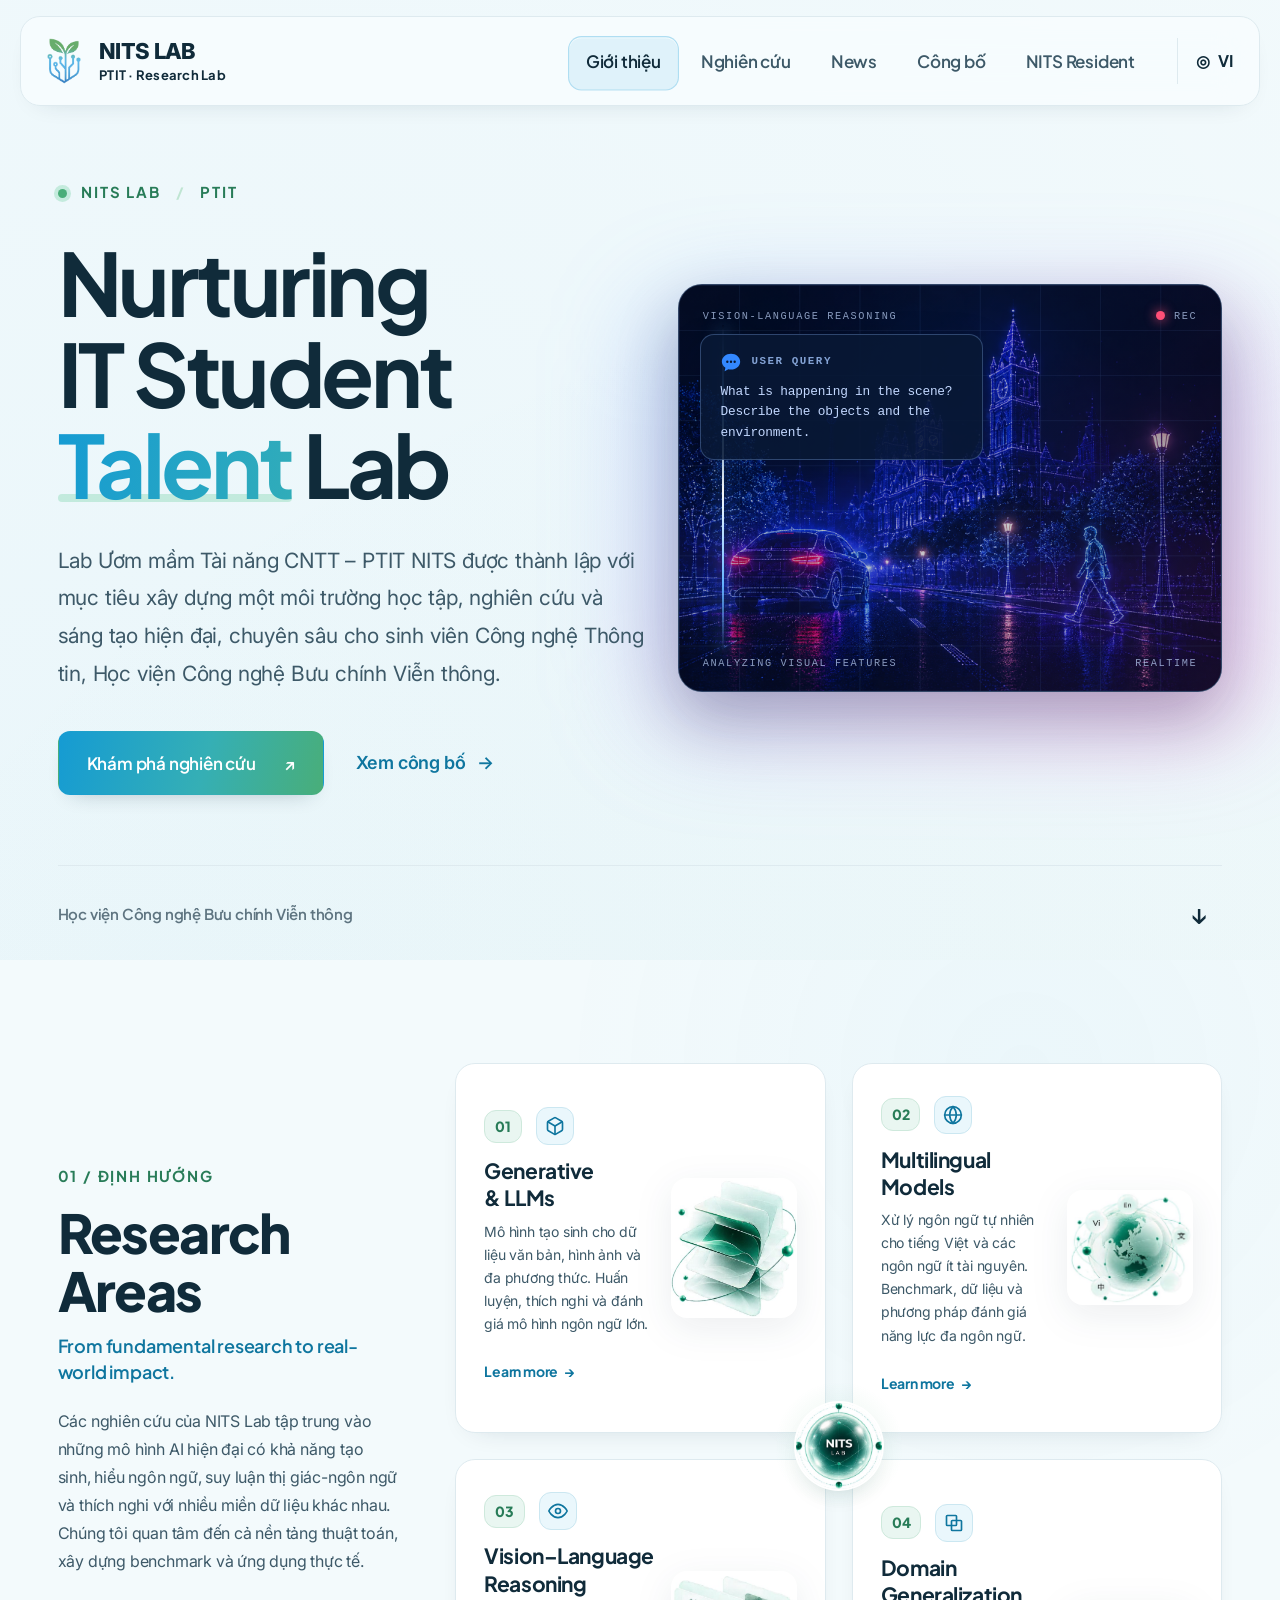
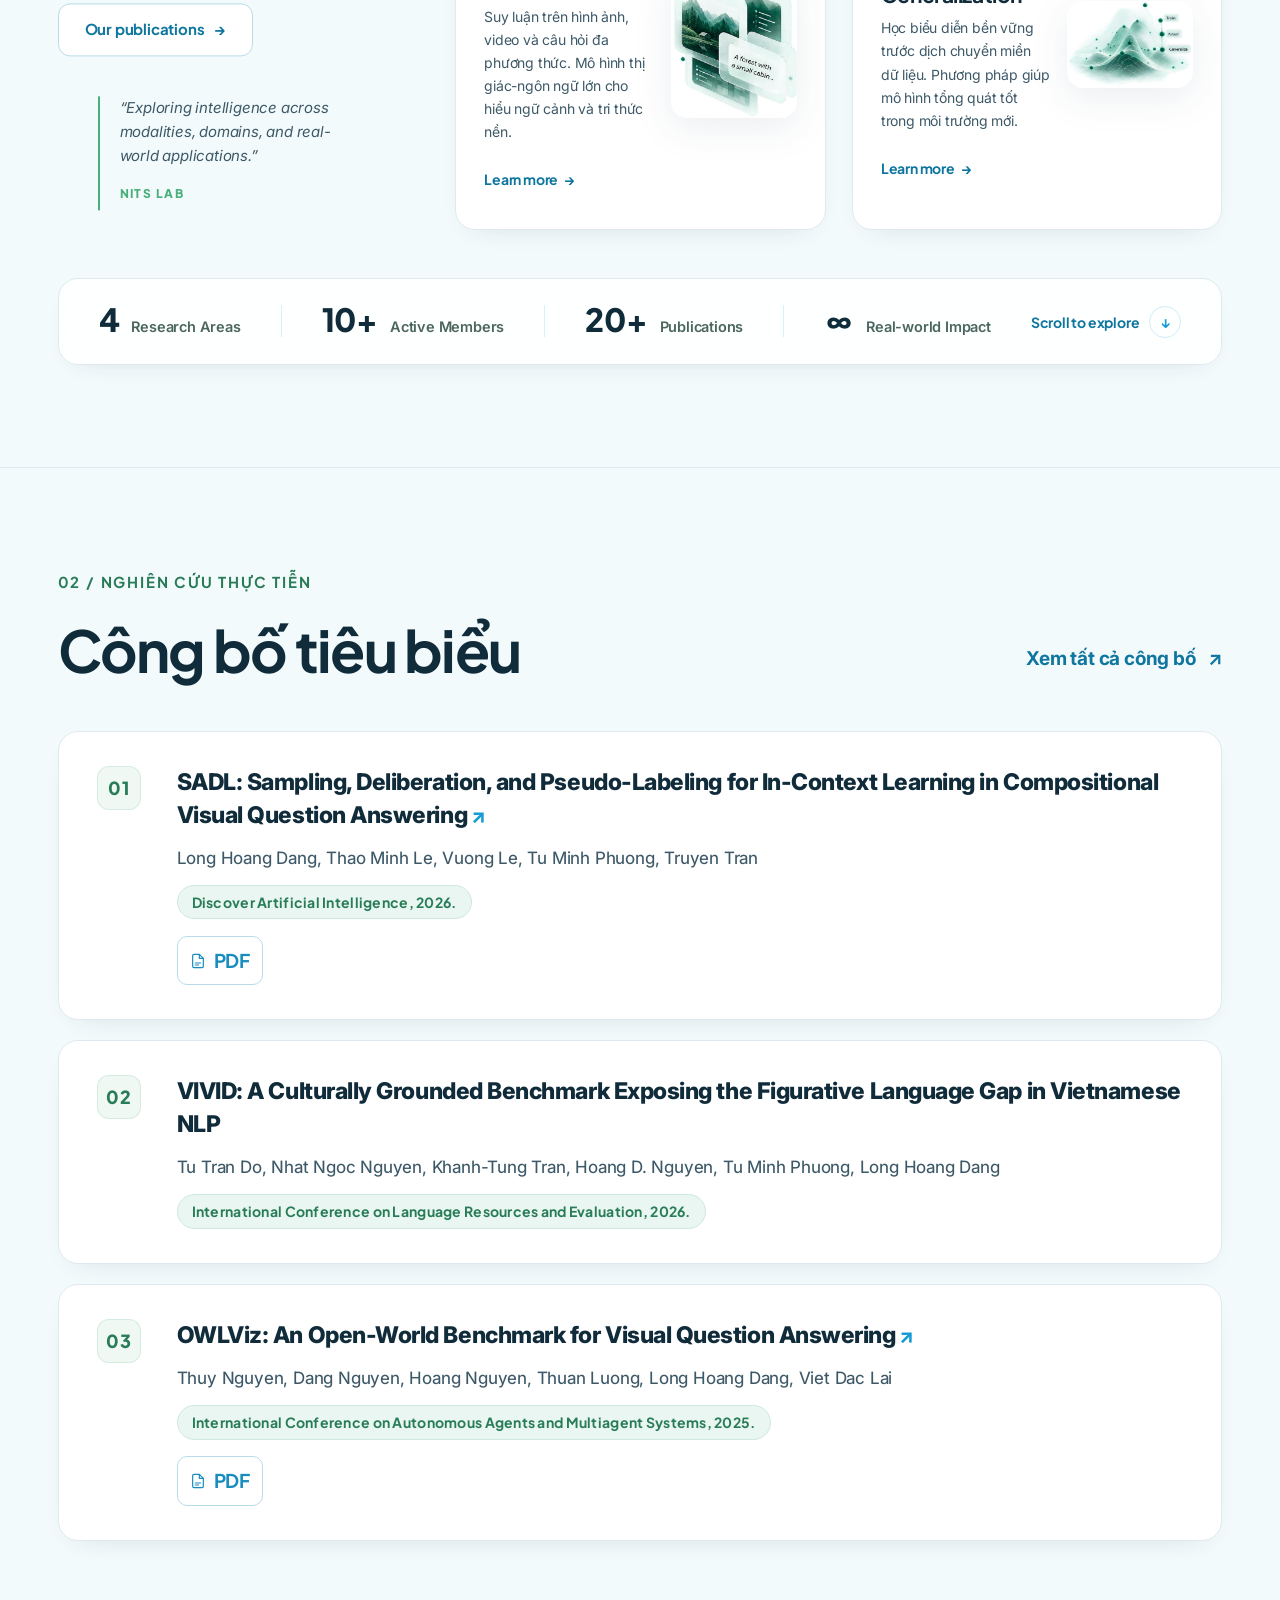
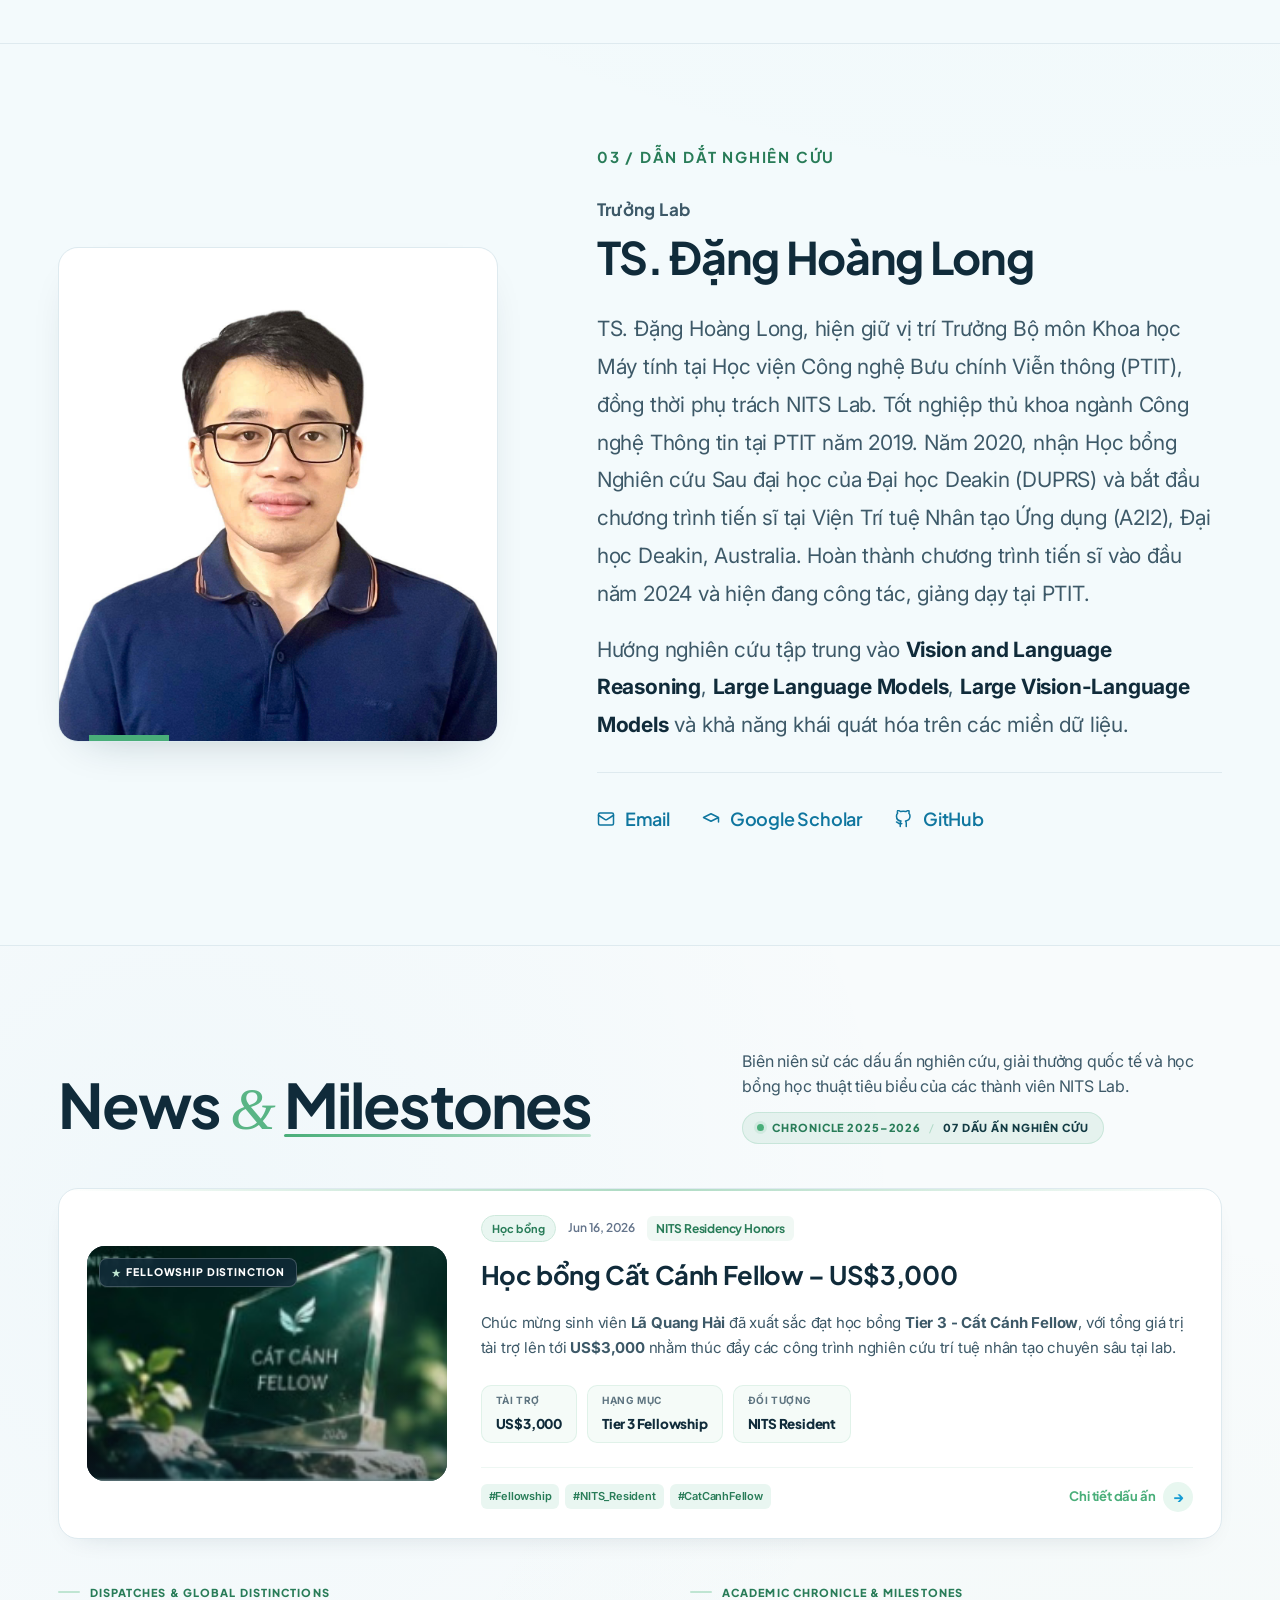
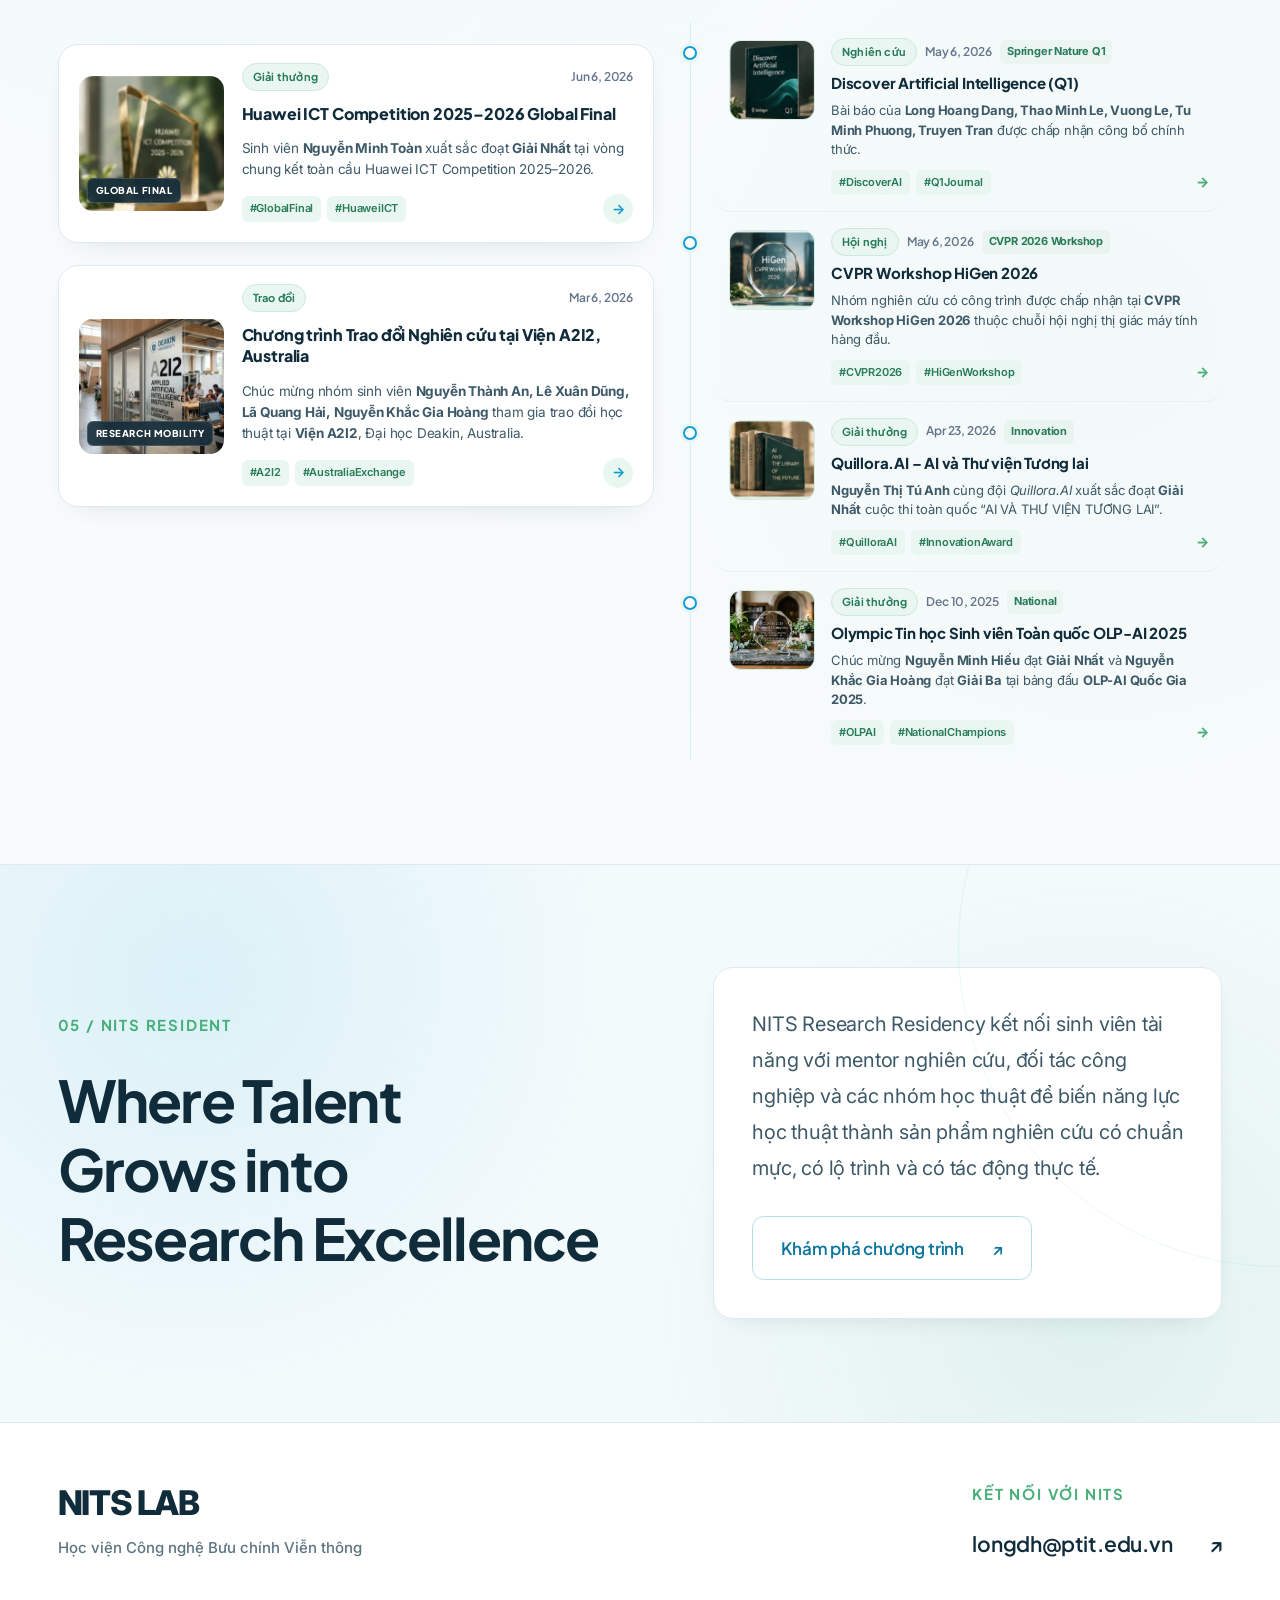
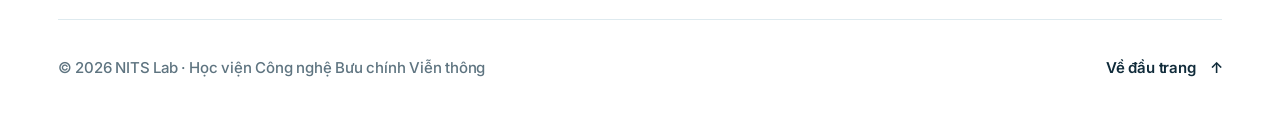
==== commit c56b5c6c: "Refactor index.html and create new_index.html for vision-language demo - Removed cursor spotlight an" ====
--- a/index.html
+++ b/index.html
@@ -13,8 +13,6 @@
     <link rel="stylesheet" href="assest/glass.css" />
   </head>
   <body class="home glass-site">
-    <div class="cursor-spotlight" id="cursor-spotlight" aria-hidden="true"></div>
-    <div class="cursor-dot" id="cursor-dot" aria-hidden="true"></div>
     <a class="skip-link" href="#main-content">Đến nội dung chính</a>
     <header class="site-header">
       <div class="container header-inner">
@@ -59,170 +57,44 @@
           </div>
         </div>
         <div class="hero-visual-stack">
-          <div class="hero-art liquid-card hero-entry interactive-orbit" role="group" aria-label="Sơ đồ nghiên cứu lượng tử tương tác">
-            <div class="art-corner art-corner--top"></div>
-            <div class="art-corner art-corner--bottom"></div>
-            <div class="art-label"><span class="live-beacon"></span> NITS / QUANTUM ORBITAL</div>
-            
-            <svg aria-hidden="true" class="orbital" viewBox="0 0 620 620" fill="none" focusable="false">
-              <defs>
-                <pattern id="dot-grid" width="24" height="24" patternUnits="userSpaceOnUse">
-                  <circle cx="1" cy="1" r="1.2" fill="#35B3DC" opacity=".14"/>
-                </pattern>
-                <radialGradient id="orbit-glow" cx="50%" cy="50%" r="50%">
-                  <stop offset="0%" stop-color="#35B3DC" stop-opacity="0.45"/>
-                  <stop offset="45%" stop-color="#35B3DC" stop-opacity="0.15"/>
-                  <stop offset="85%" stop-color="#F7FBFC" stop-opacity="0"/>
-                </radialGradient>
-                <radialGradient id="core-glow-grad" cx="50%" cy="50%" r="50%">
-                  <stop offset="0%" stop-color="#ffffff" stop-opacity="0.95"/>
-                  <stop offset="70%" stop-color="#EDF9F3" stop-opacity="0.9"/>
-                  <stop offset="100%" stop-color="#35B3DC" stop-opacity="0.4"/>
-                </radialGradient>
-                <linearGradient id="beam-grad" x1="0%" y1="0%" x2="100%" y2="100%">
-                  <stop offset="0%" stop-color="#35B3DC" stop-opacity="0.20"/>
-                  <stop offset="50%" stop-color="#35B3DC" stop-opacity="0.9"/>
-                  <stop offset="100%" stop-color="#35B3DC" stop-opacity="0"/>
-                </linearGradient>
-                <filter id="mint-bloom" x="-20%" y="-20%" width="140%" height="140%">
-                  <feGaussianBlur stdDeviation="6" result="blur"/>
-                  <feMerge>
-                    <feMergeNode in="blur"/>
-                    <feMergeNode in="SourceGraphic"/>
-                  </feMerge>
-                </filter>
-                <filter id="intense-glow" x="-30%" y="-30%" width="160%" height="160%">
-                  <feGaussianBlur stdDeviation="10" result="blur2"/>
-                  <feMerge>
-                    <feMergeNode in="blur2"/>
-                    <feMergeNode in="SourceGraphic"/>
-                  </feMerge>
-                </filter>
-              </defs>
-
-              <!-- Background pattern & atmospheric nebula -->
-              <rect width="620" height="620" fill="url(#dot-grid)"/>
-              <circle cx="310" cy="310" r="295" fill="url(#orbit-glow)"/>
-
-              <!-- Pulsing Sonar Radiance Waves -->
-              <g class="sonar-waves">
-                <circle class="sonar-wave sonar-wave-1" cx="310" cy="310" r="80" stroke="#35B3DC" stroke-width="1.6" fill="none"/>
-                <circle class="sonar-wave sonar-wave-2" cx="310" cy="310" r="140" stroke="#35B3DC" stroke-width="1.3" fill="none"/>
-                <circle class="sonar-wave sonar-wave-3" cx="310" cy="310" r="200" stroke="#35B3DC" stroke-width="1" fill="none"/>
-              </g>
-
-              <!-- Technical Astrolabe Gauges -->
-              <g stroke="#102A38" opacity=".12">
-                <path d="M310 16V604M16 310H604"/>
-                <circle cx="310" cy="310" r="275" stroke-dasharray="2 10" stroke-width="1"/>
-                <circle cx="310" cy="310" r="225" stroke-dasharray="3 8" stroke-width="1"/>
-                <circle cx="310" cy="310" r="150" stroke-dasharray="2 6" stroke-width="1"/>
-              </g>
-
-              <!-- Outer Spinning Radar Scanner Ring (Clockwise) -->
-              <g class="radar-scanner-ring">
-                <circle cx="310" cy="310" r="262" stroke="#35B3DC" stroke-width="2.2" stroke-dasharray="45 170 65 110" opacity=".65" filter="url(#mint-bloom)"/>
-              </g>
-
-              <!-- Counter-Spinning Technical Tick Ring -->
-              <g class="counter-spin-ring">
-                <circle cx="310" cy="310" r="242" stroke="#35B3DC" stroke-width="1.2" stroke-dasharray="4 16" opacity=".5"/>
-              </g>
-
-              <!-- Central Rotating Orbital System -->
-              <g class="orbit-rotator">
-                <g class="orbit-lines" stroke="#44AA78" stroke-width="1.4">
-                  <ellipse class="orbit-track track-1" cx="310" cy="310" rx="252" ry="110" transform="rotate(-35 310 310)"/>
-                  <ellipse class="orbit-track track-2" cx="310" cy="310" rx="252" ry="110" transform="rotate(35 310 310)"/>
-                  <ellipse class="orbit-track track-3" cx="310" cy="310" rx="252" ry="110" transform="rotate(90 310 310)"/>
-                  <ellipse class="orbit-track track-4" cx="310" cy="310" rx="228" ry="142" transform="rotate(-40 310 310)" stroke="#35B3DC" opacity=".35" stroke-dasharray="8 6"/>
-                  <ellipse class="orbit-track track-5" cx="310" cy="310" rx="228" ry="142" transform="rotate(40 310 310)" stroke="#35B3DC" opacity=".35" stroke-dasharray="8 6"/>
-                </g>
-
-                <!-- Synaptic energy beams connecting nodes -->
-                <g class="synaptic-beams" stroke="url(#beam-grad)" stroke-width="1.4" stroke-dasharray="4 8" opacity=".75">
-                  <line x1="310" y1="310" x2="119" y2="452" />
-                  <line x1="310" y1="310" x2="465" y2="443" />
-                  <line x1="310" y1="310" x2="310" y2="63" />
-                  <line x1="310" y1="310" x2="520" y2="220" />
-                  <line x1="310" y1="310" x2="95" y2="171" />
-                </g>
-
-                <!-- Orbiting Quantum Nodes with Intense Mint Glow & Radar Waves -->
-                <g class="orbit-nodes">
-                  <g class="node-group node-1" transform="translate(119, 452)">
-                    <circle r="14" fill="#35B3DC" opacity=".25" class="node-pulse"/>
-                    <circle r="8" fill="#35B3DC" filter="url(#intense-glow)"/>
-                    <circle r="4" fill="#ffffff"/>
-                  </g>
-                  <g class="node-group node-2" transform="translate(465, 443)">
-                    <circle r="12" fill="#35B3DC" opacity=".25" class="node-pulse"/>
-                    <circle r="7" fill="#35B3DC" filter="url(#intense-glow)"/>
-                    <circle r="3.5" fill="#ffffff"/>
-                  </g>
-                  <g class="node-group node-3" transform="translate(310, 63)">
-                    <circle r="15" fill="#35B3DC" opacity=".25" class="node-pulse"/>
-                    <circle r="8.5" fill="#35B3DC" filter="url(#intense-glow)"/>
-                    <circle r="4" fill="#ffffff"/>
-                  </g>
-                  <g class="node-group node-4" transform="translate(520, 220)">
-                    <circle r="10" fill="#44AA78" opacity=".3"/>
-                    <circle r="6" fill="#44AA78"/>
-                    <circle r="2.5" fill="#35B3DC"/>
-                  </g>
-                  <g class="node-group node-5" transform="translate(95, 171)">
-                    <circle r="10" fill="#44AA78" opacity=".3"/>
-                    <circle r="5.5" fill="#44AA78"/>
-                    <circle r="2" fill="#35B3DC"/>
-                  </g>
-                  <g class="node-group node-6" transform="translate(310, 557)">
-                    <circle r="11" fill="#35B3DC" opacity=".2"/>
-                    <circle r="5.5" fill="#35B3DC"/>
-                    <circle r="2" fill="#ffffff"/>
-                  </g>
-                </g>
-
-                <!-- Center Core Multi-layered Sphere -->
-                <g class="center-core-sphere">
-                  <circle cx="310" cy="310" r="70" stroke="#35B3DC" stroke-width="1.6" stroke-dasharray="6 8" opacity=".65" class="core-outer-ring"/>
-                  <circle cx="310" cy="310" r="58" fill="url(#core-glow-grad)" stroke="#44AA78" stroke-width="2" stroke-opacity=".5" filter="url(#mint-bloom)"/>
-                  <circle cx="310" cy="310" r="46" fill="none" stroke="#35B3DC" stroke-width="1.2" stroke-dasharray="4 4" opacity=".75"/>
-                </g>
-              </g>
-            </svg>
-
-            <!-- Center Core Holographic Typography -->
-            <div class="art-core">
-              <span class="core-title">NITS</span>
-              <span class="core-sub">LAB</span>
-              <span class="core-badge">AI RESEARCH</span>
-            </div>
-
-            <!-- Floating Interactive Scientific Badges -->
-            <a class="orbit-tag orbit-tag--one float-anim-1" data-orbit-focus="language" href="#research-language">
-              <span class="tag-sparkle">✦</span> Language <span class="tag-arrow" aria-hidden="true">↗</span>
-            </a>
-            <a class="orbit-tag orbit-tag--two float-anim-2" data-orbit-focus="vision" href="#research-vision">
-              <span class="tag-sparkle">✦</span> Vision <span class="tag-arrow" aria-hidden="true">↗</span>
-            </a>
-            <a class="orbit-tag orbit-tag--three float-anim-3" data-orbit-focus="reasoning" href="#research-vision">
-              <span class="tag-sparkle">✦</span> Reasoning <span class="tag-arrow" aria-hidden="true">↗</span>
-            </a>
-
-            <!-- Additional dynamic floating scientific badges -->
-            <div class="orbit-chip orbit-chip--top float-anim-4">
-              <span class="chip-dot"></span> Generative AI
-            </div>
-            <div class="orbit-chip orbit-chip--bottom float-anim-5">
-              <span class="chip-sparkle">⚡</span> Multimodal SOTA
-            </div>
-
-            <div class="art-caption" aria-hidden="true">
-              <span>GENERATIVE &amp; LLMs</span>
-              <span class="caption-pulse">◉ SOTA BENCHMARK</span>
-              <span>VISION–LANGUAGE</span>
-            </div>
-          </div>
+          <section class="vision-demo-wrap hero-entry" aria-label="Minh họa suy luận thị giác và ngôn ngữ">
+            <div class="vision-demo-glow" aria-hidden="true"></div>
+            <div class="vision-demo" data-vision-demo data-step="query" aria-live="polite">
+              <img class="vision-scene" src="test_img/Unknown-8.png" width="1448" height="1086" alt="Một chiếc ô tô và người đi bộ trên đường phố về đêm" fetchpriority="high" />
+              <div class="vision-shade" aria-hidden="true"></div>
+              <div class="vision-grid" aria-hidden="true"></div>
+              <div class="vision-hud-top"><span>Vision-language reasoning</span><span class="vision-record">REC</span></div>
+              <div class="vision-hud-bottom"><span data-demo-status>Receiving user query</span><span>Realtime</span></div>
+
+              <article class="vision-phase vision-query-card">
+                <div class="vision-query-label">
+                  <svg viewBox="0 0 24 24" fill="currentColor" aria-hidden="true"><path d="M12 3C6.5 3 2 6.8 2 11.5c0 2.7 1.5 5.1 3.9 6.7L5 22l4.2-2.1c.9.2 1.8.3 2.8.3 5.5 0 10-3.8 10-8.6S17.5 3 12 3Zm-4 10a1.3 1.3 0 1 1 0-2.6A1.3 1.3 0 0 1 8 13Zm4 0a1.3 1.3 0 1 1 0-2.6A1.3 1.3 0 0 1 12 13Zm4 0a1.3 1.3 0 1 1 0-2.6A1.3 1.3 0 0 1 16 13Z" /></svg>
+                  User query
+                </div>
+                <p>What is happening in the scene?<br />Describe the objects and the environment.</p>
+              </article>
+
+              <div class="vision-scan-line" aria-hidden="true"></div>
+              <div class="vision-phase vision-detect" aria-hidden="true">
+                <div class="vision-box vision-box--car" data-label="object 0.93"></div>
+                <div class="vision-box vision-box--person" data-label="track 0.87"></div>
+              </div>
+            </div>
+
+            <article class="vision-output-card" aria-live="polite">
+              <div class="vision-output-label">
+                <svg viewBox="0 0 24 24" fill="currentColor" aria-hidden="true"><path d="M12 1.5c.6 5.3 3.2 7.9 8.5 8.5-5.3.6-7.9 3.2-8.5 8.5-.6-5.3-3.2-7.9-8.5-8.5C8.8 9.4 11.4 6.8 12 1.5Zm7.5 0c.2 1.8 1.2 2.8 3 3-1.8.2-2.8 1.2-3 3-.2-1.8-1.2-2.8-3-3 1.8-.2 2.8-1.2 3-3Z" /></svg>
+                Reasoning output
+              </div>
+              <p>A car is driving on a wet city road while a pedestrian crosses the street.</p>
+              <div class="vision-concepts">
+                <div class="vision-concept-title">Retrieved concepts</div>
+                <div class="vision-metric" style="--metric-color: #3388ff; --metric-width: 93%"><i class="vision-dot"></i><span>object (car)</span><span>0.93</span><span class="vision-bar"><i></i></span></div>
+                <div class="vision-metric" style="--metric-color: #ff8b16; --metric-width: 87%"><i class="vision-dot"></i><span>track (person)</span><span>0.87</span><span class="vision-bar"><i></i></span></div>
+              </div>
+            </article>
+          </section>
+
         </div>
       </div>
       <div class="container hero-foot"><span>Học viện Công nghệ Bưu chính Viễn thông</span><a href="#research" aria-label="Khám phá nghiên cứu"><span aria-hidden="true">↓</span></a></div>
@@ -373,7 +245,7 @@
           <p class="publication-authors">Long Hoang Dang, Thao Minh Le, Vuong Le, Tu Minh Phuong, Truyen Tran</p>
           <p class="publication-venue">Discover Artificial Intelligence, 2026.</p>
           <div class="publication-links">
-            <a href="https://link.springer.com/content/pdf/10.1007/s44163-026-01411-z_reference.pdf">PDF <span aria-hidden="true">↗</span></a>
+            <a href="https://link.springer.com/content/pdf/10.1007/s44163-026-01411-z_reference.pdf"><svg aria-hidden="true" viewBox="0 0 24 24" fill="none" stroke="currentColor" stroke-width="1.8" stroke-linecap="round" stroke-linejoin="round"><path d="M14 2H6a2 2 0 0 0-2 2v16a2 2 0 0 0 2 2h12a2 2 0 0 0 2-2V8z"></path><path d="M14 2v6h6"></path><path d="M8 15h8M8 18h5"></path></svg>PDF</a>
           </div>
         </div></article>
         
@@ -388,7 +260,7 @@
           <p class="publication-authors">Thuy Nguyen, Dang Nguyen, Hoang Nguyen, Thuan Luong, Long Hoang Dang, Viet Dac Lai</p>
           <p class="publication-venue">International Conference on Autonomous Agents and Multiagent Systems, 2025.</p>
           <div class="publication-links">
-            <a href="https://arxiv.org/pdf/2503.07631">PDF <span aria-hidden="true">↗</span></a>
+            <a href="https://arxiv.org/pdf/2503.07631"><svg aria-hidden="true" viewBox="0 0 24 24" fill="none" stroke="currentColor" stroke-width="1.8" stroke-linecap="round" stroke-linejoin="round"><path d="M14 2H6a2 2 0 0 0-2 2v16a2 2 0 0 0 2 2h12a2 2 0 0 0 2-2V8z"></path><path d="M14 2v6h6"></path><path d="M8 15h8M8 18h5"></path></svg>PDF</a>
           </div>
         </div></article>
       </div></div>
--- a/assest/home.css
+++ b/assest/home.css
@@ -3,26 +3,26 @@
    Forest Green + Mint visual identity. Noticeably larger typography. */
 :root {
   /* Primary colors */
-  --forest-950: #051a17;
-  --forest-900: #102A38;
+  --forest-950: #0B202B;
+  --forest-900: #102B3A;
   --forest-800: #123A43;
   --forest-700: #287C58;
-  --emerald-600: #44AA78;
+  --emerald-600: #49AE79;
   --emerald-700: #287C58;
-  --emerald-500: #168FB8;
-  --mint-400: #86D7B1;
+  --emerald-500: #0F769F;
+  --mint-400: #BFE5D2;
   --mint-300: #A9E4C8;
   --mint-200: #CDEEDD;
-  --mint-100: #EDF9F3;
+  --mint-100: #E9F6F1;
 
   /* Neutral colors */
-  --soft-mint-white: #F7FBFC; /* Primary background */
+  --soft-mint-white: #F3FAFC; /* Primary background */
   --white: #ffffff;
-  --dark-slate: #334D5C;      /* Body text */
-  --muted-green-gray: #6B7F8A;/* Supporting text & metadata */
-  --mint-border: rgba(134, 215, 177, 0.35);
-  --mint-border-strong: rgba(134, 215, 177, 0.65);
-  --line-mint: #d1e6de;
+  --dark-slate: #3D5968;      /* Body text */
+  --muted-green-gray: #5E7480;/* Supporting text & metadata */
+  --mint-border: #DEEAEF;
+  --mint-border-strong: #BFE5D2;
+  --line-mint: #DEEAEF;
 
   /* Semantic mappings */
   --color-background: var(--soft-mint-white);
--- a/assest/glass.css
+++ b/assest/glass.css
@@ -2,27 +2,29 @@
    Loaded after home.css by all six static pages. */
 :root {
   /* Primitive brand tokens — PTIT_NITS_Color_System.docx */
-  --brand-cyan: #35B3DC;
-  --brand-cyan-strong: #168FB8;
-  --brand-green: #44AA78;
+  --brand-cyan: #159BD3;
+  --brand-cyan-strong: #0F769F;
+  --brand-green: #49AE79;
   --brand-green-strong: #287C58;
-  --brand-mint: #86D7B1;
-  --brand-navy: #102A38;
+  --brand-mint: #BFE5D2;
+  --brand-navy: #102B3A;
   --brand-navy-soft: #123A43;
-  --brand-slate: #536977;
-  --brand-ice: #EAF8FC;
-  --brand-mint-white: #EDF9F3;
+  --brand-slate: #3D5968;
+  --brand-ice: #F3FAFC;
+  --brand-mint-white: #E9F6F1;
 
   /* Semantic tokens */
-  --color-background: #F7FBFC;
+  --color-background: #F3FAFC;
+  --color-surface: #FFFFFF;
+  --color-border: #DEEAEF;
   --color-heading: var(--brand-navy);
-  --color-text: #334D5C;
-  --color-muted: #6B7F8A;
+  --color-text: #3D5968;
+  --color-muted: #5E7480;
   --color-action: var(--brand-cyan-strong);
   --color-action-bright: var(--brand-cyan);
   --color-research: var(--brand-green);
   --color-research-strong: var(--brand-green-strong);
-  --brand-gradient: linear-gradient(135deg, #159AD8 0%, #35B3DC 42%, #44AA78 100%);
+  --brand-gradient: linear-gradient(105deg, #159BD3 0%, #35AFB5 55%, #49AE79 100%);
 
   /* Legacy aliases kept for existing components */
   --forest-950: #0B202B;
@@ -63,20 +65,20 @@
   --text-button: 1.0625rem; /* 17–18px */
 
   /* Glass tokens */
-  --radius-sm: 14px;
-  --radius-md: 22px;
-  --radius-lg: 32px;
-  --glass-surface: rgba(248, 253, 254, 0.62);
+  --radius-sm: 12px;
+  --radius-md: 20px;
+  --radius-lg: 28px;
+  --glass-surface: var(--color-surface);
   --glass-surface-dark: rgba(16, 42, 56, 0.86);
-  --glass-edge: rgba(53, 179, 220, 0.20);
-  --glass-edge-strong: rgba(53, 179, 220, 0.42);
-  --glass-shadow: 0 16px 42px -20px rgba(21, 154, 216, 0.10), inset 0 1px 0 rgba(255, 255, 255, 0.95);
-  --glass-shadow-hover: 0 24px 52px -18px rgba(21, 154, 216, 0.16), inset 0 1px 0 #ffffff;
+  --glass-edge: var(--color-border);
+  --glass-edge-strong: #BFE5D2;
+  --glass-shadow: 0 10px 28px -20px rgba(16, 43, 58, 0.24);
+  --glass-shadow-hover: 0 16px 36px -20px rgba(16, 43, 58, 0.30);
   --glass-blur: 20px;
   --button-radius: var(--radius-sm);
 
   --duration-fast: 180ms;
-  --duration-component: 320ms;
+  --duration-component: 220ms;
   --duration-reveal: 600ms;
   --ease-spring: cubic-bezier(.2, .8, .2, 1.08);
   --section-space: clamp(4.5rem, 8vw, 8rem);
@@ -132,7 +134,7 @@
 .interactive-card {
   position: relative;
   isolation: isolate;
-  transition: transform 0.35s cubic-bezier(0.16, 1, 0.3, 1), box-shadow 0.35s cubic-bezier(0.16, 1, 0.3, 1), border-color 0.3s;
+  transition: transform var(--duration-component) cubic-bezier(0.16, 1, 0.3, 1), box-shadow var(--duration-component) cubic-bezier(0.16, 1, 0.3, 1), border-color var(--duration-component);
   transform-style: preserve-3d;
 }
 
@@ -141,7 +143,7 @@
   position: absolute;
   inset: -1.5px;
   border-radius: inherit;
-  background: radial-gradient(360px circle at var(--mouse-x, -500px) var(--mouse-y, -500px), rgba(134, 215, 177, 0.42), rgba(68, 170, 120, 0.12) 40%, transparent 75%);
+  background: radial-gradient(360px circle at var(--mouse-x, -500px) var(--mouse-y, -500px), rgba(73, 174, 121, 0.10), rgba(21, 155, 211, 0.035) 40%, transparent 72%);
   z-index: 0;
   opacity: 0;
   transition: opacity 0.35s ease;
@@ -153,7 +155,7 @@
   position: absolute;
   inset: 0;
   border-radius: inherit;
-  background: radial-gradient(280px circle at var(--mouse-x, -500px) var(--mouse-y, -500px), rgba(134, 215, 177, 0.06), transparent 65%);
+  background: radial-gradient(280px circle at var(--mouse-x, -500px) var(--mouse-y, -500px), rgba(255, 255, 255, 0.30), transparent 65%);
   z-index: 1;
   opacity: 0;
   transition: opacity 0.35s ease;
@@ -168,6 +170,10 @@
 .interactive-card > * {
   position: relative;
   z-index: 2;
+}
+.home .interactive-card::before,
+.home .interactive-card::after {
+  display: none;
 }
 
 html { scroll-padding-top: 130px; }
@@ -218,25 +224,25 @@
   transition: transform var(--duration-fast) var(--ease-spring), box-shadow var(--duration-fast), background var(--duration-fast);
 }
 .button-primary {
-  background: var(--emerald-600);
+  background: var(--brand-gradient);
   color: var(--white);
-  box-shadow: 0 10px 25px -8px rgba(68, 170, 120, 0.45), inset 0 1px 0 rgba(255, 255, 255, 0.35);
-  border-color: rgba(134, 215, 177, 0.3);
+  box-shadow: 0 10px 22px -14px rgba(16, 43, 58, 0.32);
+  border-color: transparent;
 }
 .button-primary:hover {
-  background: var(--forest-900);
-  box-shadow: 0 14px 30px -10px rgba(16, 42, 56, 0.65);
+  background: linear-gradient(105deg, #118CC0 0%, #2B9FA7 55%, #3E9D6C 100%);
+  box-shadow: 0 14px 26px -16px rgba(16, 43, 58, 0.38);
 }
 .button:active { transform: translateY(1px) scale(.98); }
 .button-light {
-  background: rgba(255, 255, 255, 0.9);
-  color: var(--forest-900);
-  box-shadow: var(--glass-shadow);
-  border-color: var(--glass-edge);
+  background: var(--white);
+  color: var(--brand-cyan-strong);
+  box-shadow: none;
+  border-color: #B7DCE9;
 }
 .button-light:hover {
-  background: var(--white);
-  border-color: var(--mint-400);
+  background: #EAF7FC;
+  border-color: var(--brand-cyan);
 }
 .text-link span, .button span { transition-timing-function: var(--ease-spring); }
 
@@ -295,8 +301,8 @@
   position: relative;
   isolation: isolate;
   overflow: hidden;
-  background: var(--glass-surface);
-  border: 1px solid var(--glass-edge);
+  background: var(--color-surface);
+  border: 1px solid var(--color-border);
   border-radius: var(--radius-md);
   box-shadow: var(--glass-shadow);
   transition: transform var(--duration-component) var(--ease-spring), box-shadow var(--duration-component), border-color var(--duration-component), opacity var(--duration-reveal);
@@ -334,9 +340,9 @@
   100% { background-position: 0% 50%; }
 }
 @keyframes radarPulse {
-  0% { box-shadow: 0 0 0 0 rgba(134, 215, 177, 0.85); }
-  70% { box-shadow: 0 0 0 14px rgba(134, 215, 177, 0); }
-  100% { box-shadow: 0 0 0 0 rgba(134, 215, 177, 0); }
+  0% { box-shadow: 0 0 0 0 rgba(73, 174, 121, 0.35); }
+  70% { box-shadow: 0 0 0 8px rgba(73, 174, 121, 0); }
+  100% { box-shadow: 0 0 0 0 rgba(73, 174, 121, 0); }
 }
 .status-dot {
   animation: radarPulse 2.2s infinite ease-out;
@@ -369,23 +375,242 @@
   z-index: -1;
   border-radius: 4px;
 }
-.hero-layout { grid-template-columns: 1.15fr 1fr; gap: 56px; padding-top: 75px; }
+.hero-layout { grid-template-columns: minmax(0, 1.08fr) minmax(0, 1fr); gap: clamp(24px, 2.5vw, 36px); padding-top: 75px; }
 .hero-content > .hero-desc { margin-top: 32px; font-size: var(--text-body-lg); }
+
+/* Hero vision-language demo — adapted from new_index.html */
+.hero-visual-stack {
+  display: grid;
+  place-items: center start;
+}
+.vision-demo-wrap {
+  --vision-blue: #3388ff;
+  --vision-orange: #ff8b16;
+  --vision-ease: cubic-bezier(.22, 1, .36, 1);
+  position: relative;
+  width: min(100%, 620px);
+  min-width: 0;
+  margin-inline: 0;
+  font-family: ui-monospace, SFMono-Regular, Menlo, Consolas, monospace;
+}
+.vision-demo-glow {
+  position: absolute;
+  inset: 6% -5% -8%;
+  z-index: -1;
+  border-radius: 48px;
+  background: linear-gradient(135deg, rgba(60, 132, 255, .32), rgba(231, 62, 203, .34));
+  filter: blur(52px);
+}
+.vision-demo {
+  position: relative;
+  width: 100%;
+  aspect-ratio: 4 / 3;
+  overflow: hidden;
+  border: 1px solid rgba(128, 164, 221, .36);
+  border-radius: 24px;
+  color: #c3d8ff;
+  background: #081225;
+  box-shadow: 0 28px 62px rgba(14, 12, 34, .24);
+}
+.vision-scene {
+  position: absolute;
+  inset: 0;
+  width: 100%;
+  height: 100%;
+  object-fit: cover;
+  opacity: .83;
+}
+.vision-shade {
+  position: absolute;
+  inset: 0;
+  background: linear-gradient(90deg, rgba(2, 11, 29, .16), rgba(2, 8, 22, .04) 57%, rgba(5, 8, 22, .26));
+}
+.vision-grid {
+  position: absolute;
+  inset: 0;
+  opacity: .24;
+  background-image: linear-gradient(rgba(110, 151, 225, .4) 1px, transparent 1px), linear-gradient(90deg, rgba(110, 151, 225, .4) 1px, transparent 1px);
+  background-size: 11.1% 11.1%;
+}
+.vision-hud-top,
+.vision-hud-bottom {
+  position: absolute;
+  z-index: 5;
+  left: 24px;
+  right: 24px;
+  display: flex;
+  align-items: center;
+  justify-content: space-between;
+  color: rgba(190, 211, 248, .72);
+  font-size: clamp(9px, .8vw, 13px);
+  letter-spacing: .16em;
+  text-transform: uppercase;
+}
+.vision-hud-top { top: 22px; }
+.vision-hud-bottom { bottom: 19px; }
+.vision-record { display: flex; align-items: center; gap: 9px; }
+.vision-record::before {
+  content: "";
+  width: 9px;
+  height: 9px;
+  border-radius: 50%;
+  background: #ff4f77;
+  box-shadow: 0 0 12px #ff4f77;
+}
+.vision-phase {
+  position: absolute;
+  z-index: 4;
+  opacity: 0;
+  pointer-events: none;
+  transition: opacity .55s var(--vision-ease), transform .65s var(--vision-ease);
+}
+.vision-query-card {
+  top: 12%;
+  left: 4%;
+  width: min(52%, 420px);
+  padding: 16px 19px;
+  border: 1px solid rgba(122, 162, 225, .34);
+  border-radius: 14px;
+  background: rgba(8, 24, 53, .88);
+  box-shadow: 0 14px 36px rgba(2, 8, 23, .24);
+  transform: translateY(-10px);
+}
+.vision-query-label,
+.vision-output-label {
+  display: flex;
+  align-items: center;
+  gap: 9px;
+  margin-bottom: 9px;
+  color: #84a3d5;
+  font-size: clamp(9px, .85vw, 13px);
+  font-weight: 700;
+  letter-spacing: .14em;
+  text-transform: uppercase;
+}
+.vision-query-label svg,
+.vision-output-label svg {
+  width: 22px;
+  height: 22px;
+  color: var(--vision-blue);
+  flex: none;
+}
+.vision-query-card p,
+.vision-output-card p {
+  margin: 0;
+  font-size: clamp(10px, 1vw, 15px);
+  line-height: 1.6;
+}
+.vision-scan-line {
+  position: absolute;
+  z-index: 3;
+  top: 10%;
+  bottom: 9%;
+  left: 8%;
+  width: 2px;
+  opacity: 0;
+  background: linear-gradient(transparent, #67b5ff 22%, #fff 50%, #67b5ff 78%, transparent);
+  box-shadow: 0 0 18px #4d9dff;
+}
+.vision-detect { inset: 0; }
+.vision-box {
+  position: absolute;
+  border: 3px solid var(--box-color);
+  border-radius: 2px;
+  filter: drop-shadow(0 0 7px rgba(70, 130, 255, .34));
+}
+.vision-box::before {
+  content: attr(data-label);
+  position: absolute;
+  top: -33px;
+  left: -3px;
+  padding: 6px 10px;
+  border-radius: 7px 7px 7px 0;
+  color: #fff;
+  background: var(--box-color);
+  white-space: nowrap;
+  font-size: clamp(9px, 1vw, 16px);
+  font-weight: 700;
+}
+.vision-box--car { --box-color: var(--vision-blue); left: 7%; bottom: 17%; width: 32%; height: 28%; }
+.vision-box--person { --box-color: var(--vision-orange); right: 15%; bottom: 17%; width: 16%; height: 27%; }
+.vision-output-card {
+  position: absolute;
+  top: 50%;
+  right: -56px;
+  width: 188px;
+  z-index: 10;
+  padding: 13px;
+  border: 1px solid rgba(118, 151, 201, .3);
+  border-radius: 10px;
+  color: #c3d8ff;
+  background: rgba(6, 17, 37, .94);
+  box-shadow: 0 18px 40px rgba(1, 6, 18, .24);
+  opacity: 0;
+  pointer-events: none;
+  transform: translate(10px, -50%) scale(.96);
+  transition: opacity .5s var(--vision-ease), transform .55s var(--vision-ease);
+}
+.vision-output-label { gap: 6px; margin-bottom: 6px; font-size: clamp(7px, .7vw, 10px); letter-spacing: .1em; }
+.vision-output-label svg { width: 17px; height: 17px; }
+.vision-output-card p { font-size: clamp(8px, .75vw, 11px); line-height: 1.45; }
+.vision-demo-wrap.result-visible > .vision-output-card { opacity: 1; transform: translateY(-50%); }
+.vision-concepts { margin-top: 12px; padding-top: 11px; border-top: 1px solid rgba(126, 158, 210, .22); }
+.vision-concept-title { margin-bottom: 8px; color: #84a3d5; font-size: 9px; font-weight: 700; letter-spacing: .13em; text-transform: uppercase; }
+.vision-metric { display: grid; grid-template-columns: auto 1fr auto; align-items: center; gap: 7px; margin-top: 7px; font-size: 9px; }
+.vision-dot { width: 7px; height: 7px; border-radius: 50%; background: var(--metric-color); }
+.vision-bar { grid-column: 2 / 4; height: 4px; overflow: hidden; border-radius: 9px; background: rgba(159, 180, 217, .13); }
+.vision-bar i { display: block; width: var(--metric-width); height: 100%; border-radius: inherit; background: var(--metric-color); transform-origin: left; }
+.vision-demo[data-step="query"] .vision-query-card,
+.vision-demo[data-step="scan"] .vision-query-card,
+.vision-demo[data-step="scan"] .vision-scan-line,
+.vision-demo[data-step="result"] .vision-detect { opacity: 1; transform: none; }
+.vision-demo[data-step="scan"] .vision-scan-line { animation: visionScan 1.1s ease-in-out infinite; }
+.vision-demo[data-step="result"] .vision-query-card { opacity: .58; transform: scale(.86); transform-origin: top left; }
+.vision-demo-wrap.result-visible .vision-bar i { animation: visionGrow .8s var(--vision-ease) both; }
+@keyframes visionScan { 0%, 100% { transform: translateX(0); } 50% { transform: translateX(clamp(230px, 78vw, 450px)); } }
+@keyframes visionGrow { from { transform: scaleX(0); } }
+
+@media (max-width: 1000px) {
+  .hero-visual-stack { justify-items: center; }
+  .vision-demo-wrap { width: min(100%, 620px); margin: 0 auto 190px; }
+  .vision-output-card { top: calc(100% + 14px); right: 0; width: 208px; transform: translateY(8px) scale(.96); }
+  .vision-demo-wrap.result-visible > .vision-output-card { transform: none; }
+}
+
+@media (max-width: 620px) {
+  .vision-demo-wrap { width: min(100%, 460px); margin-bottom: 178px; }
+  .vision-demo { border-radius: 14px; }
+  .vision-demo-glow { inset: 8% 0 -5%; filter: blur(34px); }
+  .vision-hud-top,
+  .vision-hud-bottom { left: 13px; right: 13px; }
+  .vision-hud-top { top: 12px; }
+  .vision-hud-bottom { bottom: 10px; }
+  .vision-query-card { padding: 10px 12px; }
+  .vision-query-label { margin-bottom: 4px; }
+  .vision-query-label svg { width: 14px; height: 14px; }
+  .vision-box { border-width: 2px; }
+  .vision-box::before { top: -24px; padding: 5px 7px; }
+  .vision-output-card { top: calc(100% + 12px); width: 168px; }
+}
 
 /* Hero Art - 3D Perspective Card */
 .hero-art {
   border-radius: var(--radius-lg);
-  background: linear-gradient(140deg, rgba(255, 255, 255, 0.92), rgba(243, 250, 246, 0.65));
-  border: 1px solid var(--glass-edge);
-  box-shadow: 0 28px 70px -35px rgba(16, 42, 56, 0.22), 0 0 30px rgba(134, 215, 177, 0.25), inset 0 1px 0 #ffffff;
+  background: #FFFFFF;
+  border: 1px solid var(--color-border);
+  box-shadow: 0 22px 56px -34px rgba(16, 43, 58, 0.24);
   overflow: visible;
   transform-style: preserve-3d;
-  transition: transform 220ms ease-out, box-shadow 350ms;
+  transition: transform var(--duration-component) ease-out, box-shadow var(--duration-component), border-color var(--duration-component);
 }
 .hero-art:hover {
-  box-shadow: 0 36px 85px -35px rgba(16, 42, 56, 0.3), 0 0 40px rgba(134, 215, 177, 0.45), inset 0 1px 0 #ffffff;
+  box-shadow: 0 28px 64px -34px rgba(16, 43, 58, 0.30), 0 0 22px rgba(73, 174, 121, 0.08);
   border-color: var(--glass-edge-strong);
 }
+.hero-art .sonar-waves,
+.hero-art .radar-scanner-ring { opacity: .55; }
+.hero-art [filter="url(#intense-glow)"] { opacity: .72; }
+.hero-art .center-core-sphere [filter="url(#mint-bloom)"] { opacity: .84; }
 .hero-art > .surface-glow { display: none; }
 .hero-art .orbital { border-radius: inherit; overflow: hidden; }
 
@@ -396,7 +621,7 @@
   height: 8px;
   border-radius: 50%;
   background: var(--mint-400);
-  box-shadow: 0 0 10px var(--mint-400);
+  box-shadow: 0 0 0 3px rgba(73, 174, 121, 0.12);
   margin-right: 6px;
   animation: radarPulse 1.8s infinite;
 }
@@ -427,7 +652,7 @@
 }
 @keyframes captionGlow {
   0%, 100% { opacity: 0.7; }
-  50% { opacity: 1; color: var(--mint-400); text-shadow: 0 0 8px rgba(134, 215, 177, 0.6); }
+  50% { opacity: 1; color: var(--brand-green); text-shadow: 0 0 4px rgba(73, 174, 121, 0.18); }
 }
 .art-corner { display: block; border-color: var(--mint-400); }
 
@@ -466,7 +691,7 @@
   color: var(--mint-400);
   padding: 3px 7px;
   border-radius: 6px;
-  box-shadow: 0 0 12px rgba(134, 215, 177, 0.6);
+  box-shadow: none;
 }
 
 /* Floating Interactive Topic Badges */
@@ -477,7 +702,7 @@
   padding: 8px 18px;
   background: rgba(255, 255, 255, 0.94);
   border: 1px solid var(--glass-edge);
-  box-shadow: 0 8px 24px -8px rgba(16, 42, 56, 0.15), 0 0 12px rgba(134, 215, 177, 0.3);
+  box-shadow: 0 10px 22px -16px rgba(16, 43, 58, 0.28);
   color: var(--forest-900);
   backdrop-filter: blur(12px);
   z-index: 4;
@@ -487,11 +712,11 @@
 .tag-sparkle { color: var(--emerald-600); margin-right: 4px; }
 .tag-arrow { transition: transform var(--duration-fast); display: inline-block; margin-left: 4px; }
 .orbit-tag:hover {
-  background: var(--mint-400);
-  color: var(--forest-900);
-  border-color: var(--mint-400);
-  box-shadow: 0 12px 30px -8px rgba(134, 215, 177, 0.7), 0 0 20px rgba(134, 215, 177, 0.6);
-  transform: translateY(-4px) scale(1.05) !important;
+  background: #EAF7FC;
+  color: var(--brand-cyan-strong);
+  border-color: var(--brand-cyan);
+  box-shadow: 0 12px 26px -18px rgba(16, 43, 58, 0.32);
+  transform: translateY(-2px) !important;
 }
 .orbit-tag:hover .tag-arrow { transform: translate(3px, -3px); }
 .orbit-tag--one { top: 18%; right: -2%; }
@@ -510,7 +735,7 @@
   border-radius: 20px;
   font: 700 13px/1.4 var(--font-heading);
   color: var(--forest-900);
-  box-shadow: 0 8px 24px -8px rgba(16, 42, 56, 0.15), 0 0 10px rgba(134, 215, 177, 0.35);
+  box-shadow: 0 10px 22px -16px rgba(16, 43, 58, 0.24);
   backdrop-filter: blur(12px);
   pointer-events: none;
   z-index: 2;
@@ -618,23 +843,23 @@
   align-items: center;
   gap: 10px;
   padding: 12px 26px;
-  border-radius: 30px;
-  background: rgba(255, 255, 255, 0.85);
-  border: 1.5px solid rgba(68, 170, 120, 0.25);
-  color: var(--forest-900);
+  border-radius: var(--button-radius);
+  background: #FFFFFF;
+  border: 1px solid #B7DCE9;
+  color: var(--brand-cyan-strong);
   font-family: var(--font-heading);
   font-size: 15px;
   font-weight: 700;
-  box-shadow: 0 4px 16px -3px rgba(16, 42, 56, 0.08);
+  box-shadow: none;
   text-decoration: none;
   transition: all 0.25s var(--ease-spring);
 }
 .button-outline:hover {
-  background: var(--emerald-600);
-  color: #ffffff;
-  border-color: var(--emerald-600);
+  background: #EAF7FC;
+  color: var(--brand-cyan-strong);
+  border-color: var(--brand-cyan);
   transform: translateY(-2px);
-  box-shadow: 0 8px 22px -4px rgba(68, 170, 120, 0.35);
+  box-shadow: var(--glass-shadow);
 }
 .button-outline span {
   transition: transform 0.2s;
@@ -693,7 +918,7 @@
   width: 130px;
   height: 130px;
   border-radius: 50%;
-  background: radial-gradient(circle, rgba(134, 215, 177, 0.4) 0%, rgba(68, 170, 120, 0.1) 50%, transparent 70%);
+  background: radial-gradient(circle, rgba(73, 174, 121, 0.14) 0%, rgba(21, 155, 211, 0.04) 50%, transparent 70%);
   animation: nexusPulseAnim 3.5s ease-in-out infinite;
 }
 @keyframes nexusPulseAnim {
@@ -705,7 +930,7 @@
   width: 86px;
   height: 86px;
   border-radius: 50%;
-  box-shadow: 0 0 30px 6px rgba(134, 215, 177, 0.45), 0 0 0 2px rgba(255, 255, 255, 0.95), 0 12px 28px rgba(16, 42, 56, 0.2);
+  box-shadow: 0 0 0 2px #FFFFFF, 0 12px 28px -16px rgba(16, 43, 58, 0.28);
   overflow: hidden;
   z-index: 2;
   transition: transform 0.4s var(--ease-spring);
@@ -729,7 +954,7 @@
   font-weight: 700;
   padding: 5px 16px;
   border-radius: 20px;
-  box-shadow: 0 4px 14px -2px rgba(16, 42, 56, 0.10);
+  box-shadow: 0 8px 18px -14px rgba(16, 43, 58, 0.24);
   pointer-events: auto;
   cursor: pointer;
   white-space: nowrap;
@@ -758,7 +983,7 @@
   color: #ffffff;
   border-color: var(--mint-400);
   transform: scale(1.08);
-  box-shadow: 0 6px 20px rgba(68, 170, 120, 0.35);
+  box-shadow: 0 10px 22px -16px rgba(16, 43, 58, 0.28);
 }
 
 /* 2x2 Connected Glass Matrix Grid */
@@ -783,13 +1008,13 @@
   background: rgba(255, 255, 255, 0.76);
   backdrop-filter: blur(20px);
   -webkit-backdrop-filter: blur(20px);
-  border: 1.5px solid rgba(134, 215, 177, 0.38);
-  border-radius: 28px;
+  border: 1px solid var(--color-border);
+  border-radius: var(--radius-md);
   padding: 32px 28px;
-  box-shadow: 0 16px 42px -15px rgba(16, 42, 56, 0.08), inset 0 1px 0 rgba(255, 255, 255, 0.95);
+  box-shadow: var(--glass-shadow);
   position: relative;
   overflow: hidden;
-  transition: transform 0.35s cubic-bezier(0.16, 1, 0.3, 1), box-shadow 0.35s, border-color 0.3s;
+  transition: transform var(--duration-component) cubic-bezier(0.16, 1, 0.3, 1), box-shadow var(--duration-component), border-color var(--duration-component);
   transform-style: preserve-3d;
 }
 @media (max-width: 580px) {
@@ -800,9 +1025,9 @@
   }
 }
 .matrix-card:hover {
-  background: rgba(255, 255, 255, 0.92);
-  border-color: rgba(134, 215, 177, 0.85);
-  box-shadow: 0 24px 56px -12px rgba(16, 42, 56, 0.16), 0 0 0 1.5px var(--mint-400);
+  background: #FFFFFF;
+  border-color: var(--glass-edge-strong);
+  box-shadow: var(--glass-shadow-hover);
 }
 
 .matrix-card-content {
@@ -838,9 +1063,9 @@
   transition: all 0.3s var(--ease-spring);
 }
 .matrix-card:hover .matrix-icon-box {
-  background: var(--emerald-600);
-  color: #ffffff;
-  transform: scale(1.1) rotate(4deg);
+  background: var(--brand-ice);
+  color: var(--brand-cyan-strong);
+  transform: translateY(-1px);
 }
 .matrix-icon-box svg {
   width: 20px;
@@ -891,8 +1116,8 @@
   height: auto;
   object-fit: contain;
   border-radius: 16px;
-  filter: drop-shadow(0 14px 28px rgba(16, 42, 56, 0.12));
-  transition: transform 0.4s var(--ease-spring);
+  filter: drop-shadow(0 10px 18px rgba(16, 43, 58, 0.08));
+  transition: transform var(--duration-component) var(--ease-spring);
 }
 .matrix-card:hover .matrix-visual img {
   transform: scale(1.06) translateZ(24px);
@@ -933,10 +1158,10 @@
   background: rgba(255, 255, 255, 0.85);
   backdrop-filter: blur(16px);
   -webkit-backdrop-filter: blur(16px);
-  border: 1.5px solid rgba(134, 215, 177, 0.35);
-  border-radius: 24px;
+  border: 1px solid var(--color-border);
+  border-radius: var(--radius-md);
   padding: 24px 40px;
-  box-shadow: 0 12px 36px -12px rgba(16, 42, 56, 0.08);
+  box-shadow: var(--glass-shadow);
 }
 .kpi-block {
   display: flex;
@@ -998,9 +1223,9 @@
 
 /* Selected Publications Section — Balanced Academic Architectural Light Mode (Eliminates excessive green) */
 .glass-site .publications-section {
-  background: #f4faf7;
-  border-top: 1px solid rgba(68, 170, 120, 0.12);
-  border-bottom: 1px solid rgba(68, 170, 120, 0.12);
+  background: var(--color-background);
+  border-top: 1px solid var(--color-border);
+  border-bottom: 1px solid var(--color-border);
   color: var(--dark-slate);
   position: relative;
 }
@@ -1041,23 +1266,23 @@
   gap: 24px;
   padding: 34px 38px;
   background: #ffffff;
-  border: 1.5px solid rgba(68, 170, 120, 0.14);
-  border-radius: 20px;
-  box-shadow: 0 10px 30px -8px rgba(16, 42, 56, 0.07), 0 1px 4px rgba(16, 42, 56, 0.03);
+  border: 1px solid var(--color-border);
+  border-radius: var(--radius-md);
+  box-shadow: var(--glass-shadow);
   position: relative;
   overflow: hidden;
-  transition: transform 0.35s cubic-bezier(0.16, 1, 0.3, 1), box-shadow 0.35s cubic-bezier(0.16, 1, 0.3, 1), border-color 0.3s;
+  transition: transform var(--duration-component) cubic-bezier(0.16, 1, 0.3, 1), box-shadow var(--duration-component) cubic-bezier(0.16, 1, 0.3, 1), border-color var(--duration-component);
 }
 .glass-site .publication-row:last-child {
-  border-bottom: 1.5px solid rgba(68, 170, 120, 0.14);
+  border-bottom: 1px solid var(--color-border);
 }
 .glass-site .publication-row:nth-child(2) { --reveal-delay: 100ms; }
 .glass-site .publication-row:nth-child(3) { --reveal-delay: 200ms; }
 .glass-site .publication-row:hover {
   background: #ffffff;
-  border-color: rgba(134, 215, 177, 0.85);
-  box-shadow: 0 22px 50px -10px rgba(16, 42, 56, 0.16), 0 0 0 1.5px var(--mint-400);
-  transform: translateY(-5px);
+  border-color: var(--glass-edge-strong);
+  box-shadow: var(--glass-shadow-hover);
+  transform: translateY(-3px);
 }
 
 .glass-site .publication-number {
@@ -1078,10 +1303,10 @@
 
 .glass-site .publication-title {
   font-size: clamp(1.4rem, 1.8vw, 1.7rem);
-  font-weight: 700;
+  font-weight: 800;
   line-height: 1.4;
   letter-spacing: -.02em;
-  color: #102A38;
+  color: var(--brand-navy);
   text-decoration: none;
   transition: color 0.2s;
   display: inline-block;
@@ -1101,7 +1326,7 @@
 
 .glass-site .publication-authors {
   font-size: 17px;
-  color: #435e57;
+  color: var(--color-text);
   margin-top: 10px;
   line-height: 1.7;
   font-weight: 450;
@@ -1110,8 +1335,8 @@
 .glass-site .publication-venue {
   font: 700 14px/1.6 var(--font-heading);
   color: #0c4338;
-  background: rgba(68, 170, 120, 0.08);
-  border: 1px solid rgba(68, 170, 120, 0.16);
+  background: var(--brand-mint-white);
+  border: 1px solid #CEE9DC;
   padding: 5px 14px;
   border-radius: 20px;
   display: inline-block;
@@ -1126,36 +1351,38 @@
 }
 .glass-site .publication-links a {
   font-family: var(--font-heading);
-  font-size: 14px;
+  font-size: 19px;
   font-weight: 700;
-  color: #ffffff;
-  background: var(--emerald-600);
+  color: #178DBE;
+  background: #FFFFFF;
+  border: 1px solid #B7DCE9;
   border-radius: 10px;
-  padding: 8px 18px;
+  padding: 7px 12px;
   display: inline-flex;
   align-items: center;
   gap: 8px;
-  box-shadow: 0 4px 14px -2px rgba(68, 170, 120, 0.35);
+  box-shadow: none;
   text-decoration: none;
   transition: all 0.2s var(--ease-spring);
 }
 .glass-site .publication-links a:hover {
-  background: var(--forest-900);
-  transform: translateY(-2px);
-  box-shadow: 0 6px 18px -2px rgba(16, 42, 56, 0.4);
-}
-.glass-site .publication-links a span {
-  transition: transform 200ms var(--ease-spring);
-}
-.glass-site .publication-links a:hover span {
-  transform: translate(3px, -2px);
+  color: #178DBE;
+  background: #EAF7FC;
+  border-color: #159BD3;
+  transform: translateY(-1px);
+  box-shadow: none;
+}
+.glass-site .publication-links a svg {
+  width: 16px;
+  height: 16px;
+  flex: 0 0 auto;
 }
 
 /* Leadership Section */
 .director-image {
   border-radius: var(--radius-md);
-  box-shadow: 0 24px 60px -25px rgba(16, 42, 56, 0.25);
-  border: 1px solid var(--glass-edge);
+  box-shadow: 0 18px 44px -28px rgba(16, 43, 58, 0.32);
+  border: 1px solid var(--color-border);
 }
 .director-image::after { left: 30px; background: var(--emerald-600); }
 .director-info h2 { line-height: 1.2; font-size: clamp(2.2rem, 3.5vw, 3.2rem); }
@@ -1167,11 +1394,11 @@
    ========================================================================== */
 .news-editorial-section {
   background: 
-    radial-gradient(circle at 14% 18%, rgba(134, 215, 177, 0.1) 0%, transparent 45%),
-    radial-gradient(circle at 86% 65%, rgba(68, 170, 120, 0.05) 0%, transparent 50%),
-    #f9fcfb;
-  border-top: 1px solid rgba(68, 170, 120, 0.12);
-  border-bottom: 1px solid rgba(68, 170, 120, 0.12);
+    radial-gradient(circle at 14% 18%, rgba(21, 155, 211, 0.035) 0%, transparent 45%),
+    radial-gradient(circle at 86% 65%, rgba(73, 174, 121, 0.03) 0%, transparent 50%),
+    #F8FBFC;
+  border-top: 1px solid var(--color-border);
+  border-bottom: 1px solid var(--color-border);
   position: relative;
   overflow: hidden;
 }
@@ -1221,7 +1448,7 @@
 .keyword-glow {
   position: absolute;
   inset: -6px -12px;
-  background: radial-gradient(ellipse at center, rgba(134, 215, 177, 0.45) 0%, rgba(68, 170, 120, 0.08) 55%, transparent 75%);
+  background: radial-gradient(ellipse at center, rgba(73, 174, 121, 0.12) 0%, rgba(21, 155, 211, 0.025) 55%, transparent 75%);
   z-index: -1;
   opacity: 0;
   transition: opacity 0.8s ease 0.3s;
@@ -1280,7 +1507,7 @@
   height: 7px;
   border-radius: 50%;
   background: var(--emerald-600);
-  box-shadow: 0 0 8px var(--mint-400);
+  box-shadow: 0 0 0 3px rgba(73, 174, 121, 0.12);
   animation: pulse-dot 2.5s infinite ease-in-out;
 }
 @keyframes pulse-dot {
@@ -1305,13 +1532,13 @@
   align-items: center;
   padding: 26px 28px;
   background: #ffffff;
-  border: 1.5px solid rgba(134, 215, 177, 0.48);
-  border-radius: 26px;
-  box-shadow: 0 16px 45px -15px rgba(16, 42, 56, 0.08);
+  border: 1px solid var(--color-border);
+  border-radius: var(--radius-md);
+  box-shadow: var(--glass-shadow);
   margin-bottom: 44px;
   position: relative;
   overflow: hidden;
-  transition: transform 0.35s cubic-bezier(0.16, 1, 0.3, 1), box-shadow 0.35s, border-color 0.3s;
+  transition: transform var(--duration-component) cubic-bezier(0.16, 1, 0.3, 1), box-shadow var(--duration-component), border-color var(--duration-component);
 }
 .news-lead-spread::before {
   content: "";
@@ -1319,14 +1546,14 @@
   top: 0;
   left: 0;
   right: 0;
-  height: 2.5px;
-  background: linear-gradient(90deg, transparent, var(--mint-400), transparent);
+  height: 2px;
+  background: linear-gradient(90deg, transparent, rgba(73, 174, 121, 0.45), transparent);
   pointer-events: none;
 }
 .news-lead-spread:hover {
-  transform: translateY(-4px);
-  border-color: rgba(134, 215, 177, 0.9);
-  box-shadow: 0 24px 50px -15px rgba(16, 42, 56, 0.13), 0 0 0 1px var(--mint-400);
+  transform: translateY(-3px);
+  border-color: var(--glass-edge-strong);
+  box-shadow: var(--glass-shadow-hover);
 }
 
 .lead-media-column {
@@ -1346,7 +1573,7 @@
   height: 100%;
   object-fit: cover;
   display: block;
-  transition: transform 0.55s cubic-bezier(0.16, 1, 0.3, 1);
+  transition: transform 240ms cubic-bezier(0.16, 1, 0.3, 1);
 }
 .news-lead-spread:hover .lead-img {
   transform: scale(1.05);
@@ -1414,7 +1641,7 @@
 .lead-narrative {
   font-size: 15px;
   line-height: 1.65;
-  color: #2e4741;
+  color: var(--color-text);
   margin: 0 0 14px;
 }
 .lead-highlight-metrics {
@@ -1538,22 +1765,22 @@
 
 .dispatch-card {
   background: #ffffff;
-  border: 1.5px solid rgba(134, 215, 177, 0.35);
-  border-radius: 22px;
+  border: 1px solid var(--color-border);
+  border-radius: var(--radius-md);
   padding: 18px 20px;
   display: grid;
   grid-template-columns: 145px 1fr;
   gap: 18px;
   align-items: center;
-  box-shadow: 0 8px 24px -10px rgba(16, 42, 56, 0.06);
+  box-shadow: var(--glass-shadow);
   position: relative;
   overflow: hidden;
-  transition: transform 0.35s cubic-bezier(0.16, 1, 0.3, 1), box-shadow 0.35s, border-color 0.3s;
+  transition: transform var(--duration-component) cubic-bezier(0.16, 1, 0.3, 1), box-shadow var(--duration-component), border-color var(--duration-component);
 }
 .dispatch-card:hover {
-  transform: translateY(-4px);
-  border-color: rgba(134, 215, 177, 0.85);
-  box-shadow: 0 18px 40px -10px rgba(16, 42, 56, 0.12), 0 0 0 1px var(--mint-400);
+  transform: translateY(-3px);
+  border-color: var(--glass-edge-strong);
+  box-shadow: var(--glass-shadow-hover);
 }
 
 .dispatch-media {
@@ -1570,7 +1797,7 @@
   height: 100%;
   object-fit: cover;
   display: block;
-  transition: transform 0.5s cubic-bezier(0.16, 1, 0.3, 1);
+  transition: transform 240ms cubic-bezier(0.16, 1, 0.3, 1);
 }
 .dispatch-card:hover .dispatch-img {
   transform: scale(1.06);
@@ -1617,7 +1844,7 @@
 .dispatch-summary {
   font-size: 13.5px;
   line-height: 1.55;
-  color: #324e47;
+  color: var(--color-text);
   margin: 0;
 }
 .dispatch-footer {
@@ -1678,7 +1905,7 @@
 }
 .chronicle-item:hover {
   background: #ffffff;
-  box-shadow: 0 10px 28px -10px rgba(16, 42, 56, 0.09);
+  box-shadow: 0 10px 24px -18px rgba(16, 43, 58, 0.24);
   transform: translateX(4px);
 }
 
@@ -1691,14 +1918,14 @@
   border-radius: 50%;
   background: #ffffff;
   border: 2.5px solid var(--emerald-600);
-  box-shadow: 0 0 0 3px rgba(134, 215, 177, 0.25);
+  box-shadow: 0 0 0 3px var(--brand-mint-white);
   transition: background 0.3s, border-color 0.3s, transform 0.3s var(--ease-spring), box-shadow 0.3s;
 }
 .chronicle-item:hover .chronicle-node {
   background: var(--mint-400);
   border-color: var(--forest-900);
   transform: scale(1.25);
-  box-shadow: 0 0 0 4px rgba(134, 215, 177, 0.45);
+  box-shadow: 0 0 0 4px var(--brand-mint-white);
 }
 
 .chronicle-media {
@@ -1716,7 +1943,7 @@
   height: 100%;
   object-fit: cover;
   display: block;
-  transition: transform 0.4s cubic-bezier(0.16, 1, 0.3, 1);
+  transition: transform 240ms cubic-bezier(0.16, 1, 0.3, 1);
 }
 .chronicle-item:hover .chronicle-thumb {
   transform: scale(1.08);
@@ -1756,7 +1983,7 @@
 .chronicle-desc {
   font-size: 13px;
   line-height: 1.5;
-  color: #3a564e;
+  color: var(--color-text);
   margin: 0 0 6px;
 }
 .chronicle-footer {
@@ -1788,30 +2015,14 @@
   align-items: center;
   letter-spacing: 0.02em;
 }
-.badge-fellowship {
-  background: #e2f7ee;
-  color: #116854;
-  border: 1px solid rgba(68, 170, 120, 0.18);
-}
-.badge-award {
-  background: #fef3d6;
-  color: #92580c;
-  border: 1px solid rgba(180, 110, 10, 0.2);
-}
-.badge-paper {
-  background: #e3effd;
-  color: #1765a3;
-  border: 1px solid rgba(23, 101, 163, 0.2);
-}
-.badge-conf {
-  background: #e1f5fe;
-  color: #0277bd;
-  border: 1px solid rgba(2, 119, 189, 0.2);
-}
+.badge-fellowship,
+.badge-award,
+.badge-paper,
+.badge-conf,
 .badge-exchange {
-  background: #f3e8ff;
-  color: #6b21a8;
-  border: 1px solid rgba(107, 33, 168, 0.2);
+  background: var(--brand-mint-white);
+  color: var(--brand-green-strong);
+  border: 1px solid #CEE9DC;
 }
 
 .editorial-timestamp {
@@ -1958,12 +2169,14 @@
 }
 .residency-copy p { color: #EDF9F3; font-size: 20px; line-height: 1.8; }
 .residency-copy .button {
-  background: var(--mint-400);
-  color: var(--forest-900);
-  box-shadow: 0 10px 25px -8px rgba(134, 215, 177, 0.5);
+  background: #FFFFFF;
+  color: var(--brand-cyan-strong);
+  border-color: #B7DCE9;
+  box-shadow: none;
 }
 .residency-copy .button:hover {
-  background: #A9E4C8;
+  background: #EAF7FC;
+  border-color: var(--brand-cyan);
 }
 .residency-copy > .surface-glow { opacity: .15; }
 .residency-copy.is-lit > .surface-glow { opacity: .1; }
@@ -2157,7 +2370,7 @@
   stroke: var(--mint-400);
   stroke-width: 2.6;
   opacity: 1;
-  filter: drop-shadow(0 0 8px rgba(134, 215, 177, 0.8));
+  filter: drop-shadow(0 0 4px rgba(73, 174, 121, 0.28));
 }
 .orbit-controls { padding: 24px 8px 0; }
 .orbit-controls[hidden] { display: none; }
@@ -2199,7 +2412,7 @@
 @media (max-width: 1100px) {
   .nav a { font-size: 16px; padding-inline: 14px; }
   .header-inner { gap: 16px; }
-  .hero-layout { gap: 40px; }
+  .hero-layout { gap: 28px; }
   .cards, .roles { gap: 20px; }
   .timeline-v { grid-template-columns: repeat(3, minmax(0, 1fr)); }
 }
@@ -2331,8 +2544,8 @@
 .nav a { color: var(--brand-slate); }
 .nav a.active { color: var(--brand-navy); background: rgba(53, 179, 220, 0.08); }
 .nav-indicator {
-  background: linear-gradient(90deg, rgba(53, 179, 220, 0.20), rgba(68, 170, 120, 0.18));
-  border-color: rgba(53, 179, 220, 0.28);
+  background: rgba(21, 155, 211, 0.10);
+  border-color: rgba(21, 155, 211, 0.24);
   box-shadow: inset 0 1px 0 rgba(255, 255, 255, 0.65);
 }
 .nav a::after { background: linear-gradient(90deg, var(--brand-cyan), var(--brand-green)); }
@@ -2341,22 +2554,22 @@
 .text-link:hover,
 .director-links a:hover { color: var(--brand-green-strong); }
 .button-primary,
-.resident-site .hero-actions .button { background: var(--brand-gradient); border-color: rgba(53, 179, 220, 0.28); color: #fff; box-shadow: 0 12px 28px -12px rgba(21, 154, 216, 0.32); }
+.resident-site .hero-actions .button { background: var(--brand-gradient); border-color: transparent; color: var(--white); box-shadow: 0 10px 22px -14px rgba(16, 43, 58, 0.32); }
 .button-primary:hover,
-.resident-site .hero-actions .button:hover { background: linear-gradient(135deg, #168FB8, #287C58); }
-.button-outline:hover { color: var(--brand-cyan-strong); background: rgba(53, 179, 220, 0.10); border-color: var(--brand-cyan); }
+.resident-site .hero-actions .button:hover { background: linear-gradient(105deg, #118CC0 0%, #2B9FA7 55%, #3E9D6C 100%); }
+.button-outline:hover { color: var(--brand-cyan-strong); background: #EAF7FC; border-color: var(--brand-cyan); }
 
 /* Liquid Glass and pointer reflection */
-.liquid-card { background: var(--glass-surface); border-color: var(--glass-edge); box-shadow: var(--glass-shadow); }
+.liquid-card { background: var(--color-surface); border-color: var(--color-border); box-shadow: var(--glass-shadow); }
 .liquid-card:hover { border-color: var(--glass-edge-strong); box-shadow: var(--glass-shadow-hover); }
 .liquid-card:focus-within,
 .bento-card:target { border-color: rgba(68, 170, 120, 0.45); }
-.cursor-spotlight { background: radial-gradient(circle, rgba(53, 179, 220, 0.10) 0%, rgba(134, 215, 177, 0.06) 38%, transparent 70%); }
-.cursor-dot { background: var(--brand-cyan); box-shadow: 0 0 0 4px rgba(53, 179, 220, 0.18), 0 0 10px rgba(53, 179, 220, 0.24); }
-.cursor-dot.is-hovered { background: var(--brand-green); box-shadow: 0 0 0 6px rgba(53, 179, 220, 0.18), 0 0 16px rgba(68, 170, 120, 0.26); }
-.interactive-card::before { background: radial-gradient(500px circle at var(--mouse-x, -500px) var(--mouse-y, -500px), rgba(53, 179, 220, 0.18), rgba(134, 215, 177, 0.08) 35%, transparent 65%); }
-.interactive-card::after { background: radial-gradient(300px circle at var(--mouse-x, -500px) var(--mouse-y, -500px), rgba(255, 255, 255, 0.55), transparent 65%); }
-.glass-site { background: radial-gradient(circle at 12% 16%, rgba(53, 179, 220, 0.08), transparent 32%), radial-gradient(circle at 88% 28%, rgba(68, 170, 120, 0.06), transparent 34%), var(--color-background); color: var(--color-text); }
+.cursor-spotlight { background: radial-gradient(circle, rgba(21, 155, 211, 0.055) 0%, rgba(73, 174, 121, 0.025) 38%, transparent 70%); }
+.cursor-dot { background: var(--brand-cyan); box-shadow: 0 0 0 3px rgba(21, 155, 211, 0.12); }
+.cursor-dot.is-hovered { background: var(--brand-green); box-shadow: 0 0 0 5px rgba(73, 174, 121, 0.12); }
+.interactive-card::before { background: radial-gradient(500px circle at var(--mouse-x, -500px) var(--mouse-y, -500px), rgba(21, 155, 211, 0.07), rgba(73, 174, 121, 0.035) 35%, transparent 65%); }
+.interactive-card::after { background: radial-gradient(300px circle at var(--mouse-x, -500px) var(--mouse-y, -500px), rgba(255, 255, 255, 0.30), transparent 65%); }
+.glass-site { background: radial-gradient(circle at 12% 16%, rgba(21, 155, 211, 0.045), transparent 32%), radial-gradient(circle at 88% 28%, rgba(73, 174, 121, 0.035), transparent 34%), var(--color-background); color: var(--color-text); }
 .glass-site h1,
 .glass-site h2,
 .glass-site h3 { color: var(--brand-navy); }
@@ -2365,8 +2578,8 @@
 .hero-title > span { background: var(--brand-gradient); background-size: 220% auto; -webkit-background-clip: text; background-clip: text; -webkit-text-fill-color: transparent; }
 .eyebrow,
 .section-eyebrow { color: var(--brand-green-strong); }
-.tag-pill,
-.orbit-tag { color: var(--brand-cyan-strong); background: rgba(53, 179, 220, 0.08); border-color: rgba(53, 179, 220, 0.20); }
+.tag-pill { color: var(--brand-green-strong); background: var(--brand-mint-white); border-color: #CEE9DC; }
+.orbit-tag { color: var(--brand-cyan-strong); background: rgba(21, 155, 211, 0.08); border-color: rgba(21, 155, 211, 0.20); }
 .tag-sparkle,
 .chip-sparkle { color: var(--brand-cyan); }
 .hero-foot > a:hover { color: var(--brand-green-strong); }
@@ -2382,7 +2595,7 @@
 .bento-icon,
 .matrix-icon-box { color: var(--brand-cyan-strong); background: rgba(53, 179, 220, 0.10); border-color: rgba(53, 179, 220, 0.18); }
 .bento-card:hover .bento-icon,
-.matrix-card:hover .matrix-icon-box { background: var(--brand-green); color: #fff; }
+.matrix-card:hover .matrix-icon-box { background: var(--brand-ice); color: var(--brand-cyan-strong); }
 .art-label,
 .core-sub { color: var(--brand-green-strong); }
 .matrix-link,
@@ -2393,36 +2606,38 @@
 .nexus-badge { color: var(--brand-cyan-strong); background: rgba(53, 179, 220, 0.09); border-color: rgba(53, 179, 220, 0.20); }
 .nexus-badge:hover,
 .nexus-badge.is-active { color: var(--brand-green-strong); background: rgba(68, 170, 120, 0.12); border-color: rgba(68, 170, 120, 0.35); }
-.nexus-glow-pulse { background: radial-gradient(circle, rgba(134, 215, 177, 0.48), transparent 70%); }
+.nexus-glow-pulse { background: radial-gradient(circle, rgba(73, 174, 121, 0.14), transparent 70%); }
 
 /* Publications */
-.glass-site .publications-section { background: var(--brand-ice); border-color: rgba(53, 179, 220, 0.14); }
+.glass-site .publications-section { background: var(--color-background); border-color: var(--color-border); }
 .glass-site .publications-section .section-eyebrow,
-.glass-site .publication-number { color: var(--brand-green); }
+.glass-site .publication-number { color: var(--brand-green-strong); }
 .glass-site .publications-section .text-link { color: var(--brand-cyan-strong); }
 .glass-site .publication-links a {
-  color: #fff;
-  background: var(--brand-gradient);
-  border: 1px solid rgba(53, 179, 220, 0.28);
-  box-shadow: 0 10px 24px -12px rgba(21, 154, 216, 0.34);
+  color: #178DBE;
+  background: #FFFFFF;
+  border: 1px solid #B7DCE9;
+  box-shadow: none;
 }
 .glass-site .publication-links a:hover {
-  color: #fff;
-  background: linear-gradient(135deg, #168FB8, #287C58);
-}
-.glass-site .publication-row { border-color: rgba(53, 179, 220, 0.14); }
-.glass-site .publication-row:hover { border-color: rgba(53, 179, 220, 0.38); }
+  color: #178DBE;
+  background: #EAF7FC;
+  border-color: #159BD3;
+  box-shadow: none;
+}
+.glass-site .publication-row { border-color: var(--color-border); }
+.glass-site .publication-row:hover { border-color: var(--glass-edge-strong); }
 .glass-site a.publication-title:hover,
 .public-site a.publication-title:hover { color: var(--brand-cyan-strong); }
 .glass-site a.publication-title::after,
 .public-site a.publication-title::after { color: var(--brand-cyan); }
 .glass-site .publication-venue,
-.public-site .publication-venue { color: var(--brand-green-strong); background: rgba(68, 170, 120, 0.09); border-color: rgba(68, 170, 120, 0.18); }
+.public-site .publication-venue { color: var(--brand-green-strong); background: var(--brand-mint-white); border-color: #CEE9DC; }
 .publication-year > h2 { color: var(--brand-navy); }
 
 /* Director: restrained color */
-.director-image::after { background: var(--brand-gradient); }
-.director-info > .eyebrow { color: var(--brand-green); }
+.director-image::after { background: var(--brand-green); }
+.director-info > .eyebrow { color: var(--brand-green-strong); }
 .director-role { color: var(--brand-slate); }
 
 /* News */
@@ -2446,7 +2661,7 @@
 .hero-visual-kicker { color: var(--brand-green); }
 .residency-copy { background: var(--glass-surface); border-color: var(--glass-edge); box-shadow: var(--glass-shadow); }
 .residency-copy p { color: var(--color-text); }
-.residency-copy .button { color: #fff; background: var(--brand-gradient); }
+.residency-copy .button { color: var(--brand-cyan-strong); background: #FFFFFF; border-color: #B7DCE9; box-shadow: none; }
 .stat strong,
 .tl-date,
 .timeline .time { color: var(--brand-cyan-strong); }
@@ -2478,7 +2693,7 @@
 @media (max-width: 1000px) {
   .nav.indicator-ready a.active {
     color: var(--brand-navy);
-    background: linear-gradient(90deg, rgba(53, 179, 220, 0.16), rgba(68, 170, 120, 0.14));
+    background: rgba(21, 155, 211, 0.10);
   }
 }
 
@@ -2487,46 +2702,46 @@
   background:
     radial-gradient(
       circle at 80% 10%,
-      rgba(53, 179, 220, 0.055),
+      rgba(21, 155, 211, 0.035),
       transparent 33%
     ),
-    #F7FAFB;
+    var(--color-background);
 }
 
 .research-section .research-sidebar .section-eyebrow {
-  color: #287C58;
+  color: var(--brand-green-strong);
 }
 
 .research-section .research-sidebar .section-title {
-  color: #102A38;
+  color: var(--brand-navy);
 }
 
 .research-section .research-subheading {
-  color: #168FB8;
+  color: var(--brand-cyan-strong);
 }
 
 .research-section .research-lead,
 .research-section .research-quote p,
 .research-section .matrix-desc {
-  color: #405A66;
+  color: var(--color-text);
 }
 
 .research-section .matrix-card {
-  background: rgba(255, 255, 255, 0.74);
-  border: 1px solid rgba(53, 179, 220, 0.18);
-  box-shadow: 0 16px 45px rgba(16, 42, 56, 0.06);
+  background: #FFFFFF;
+  border: 1px solid var(--color-border);
+  box-shadow: var(--glass-shadow);
 }
 
 .research-section .matrix-card:hover {
-  background: rgba(255, 255, 255, 0.74);
-  border-color: rgba(53, 179, 220, 0.38);
-  box-shadow: 0 18px 45px rgba(21, 154, 216, 0.08);
+  background: #FFFFFF;
+  border-color: var(--glass-edge-strong);
+  box-shadow: var(--glass-shadow-hover);
 }
 
 .research-section .matrix-card::before {
   background: radial-gradient(
     500px circle at var(--mouse-x, -500px) var(--mouse-y, -500px),
-    rgba(53, 179, 220, 0.12),
+    rgba(21, 155, 211, 0.055),
     transparent 62%
   );
 }
@@ -2534,24 +2749,24 @@
 .research-section .matrix-card::after {
   background: radial-gradient(
     300px circle at var(--mouse-x, -500px) var(--mouse-y, -500px),
-    rgba(255, 255, 255, 0.55),
+    rgba(255, 255, 255, 0.25),
     transparent 65%
   );
 }
 
 .research-section .matrix-card > .surface-glow {
-  background: radial-gradient(circle, rgba(53, 179, 220, 0.10), transparent 70%);
+  background: radial-gradient(circle, rgba(21, 155, 211, 0.045), transparent 70%);
 }
 
 .research-section .matrix-index {
-  color: #287C58;
-  background: rgba(68, 170, 120, 0.07);
-  border-color: rgba(68, 170, 120, 0.14);
+  color: var(--brand-green-strong);
+  background: var(--brand-mint-white);
+  border-color: #CEE9DC;
 }
 
 .research-section .matrix-icon-box,
 .research-section .matrix-card:hover .matrix-icon-box {
-  color: #35B3DC;
-  background: rgba(53, 179, 220, 0.08);
-  border-color: rgba(53, 179, 220, 0.18);
-}
+  color: var(--brand-cyan-strong);
+  background: #EAF7FC;
+  border-color: #CBE7F1;
+}
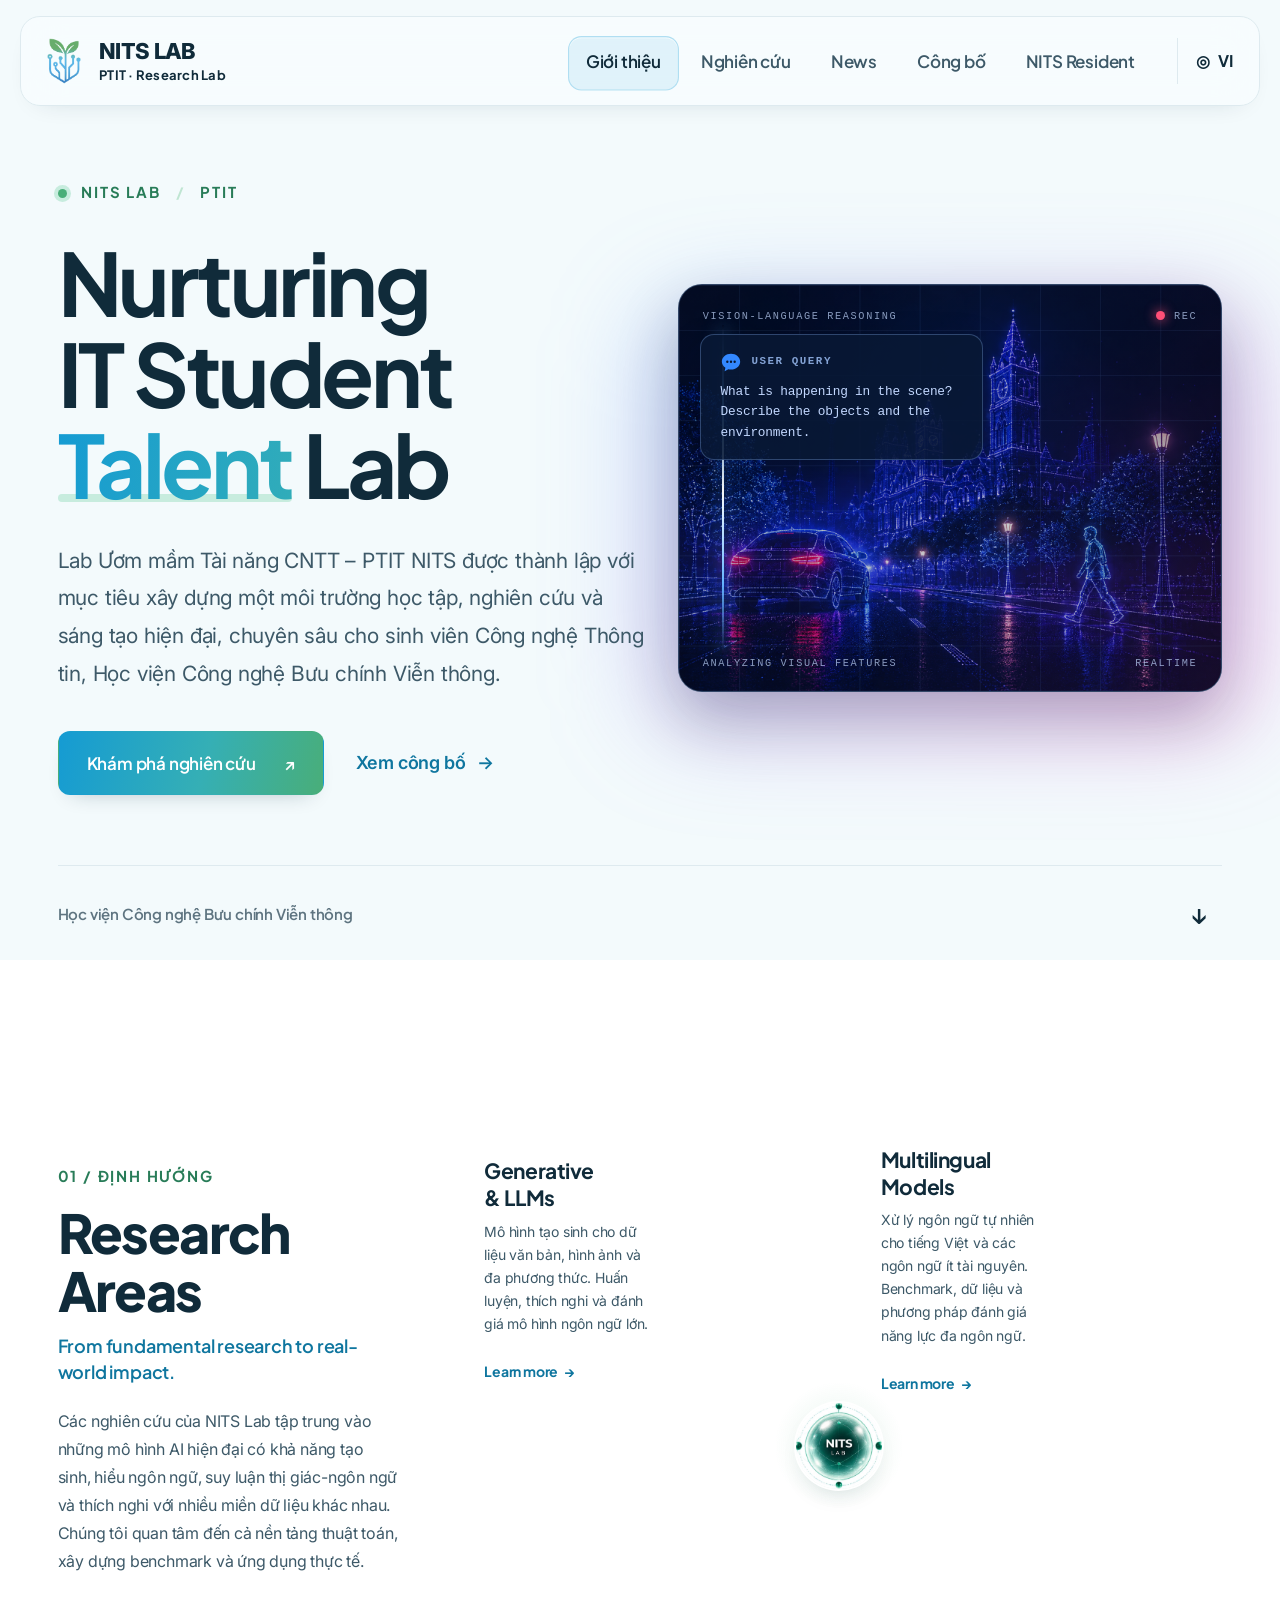
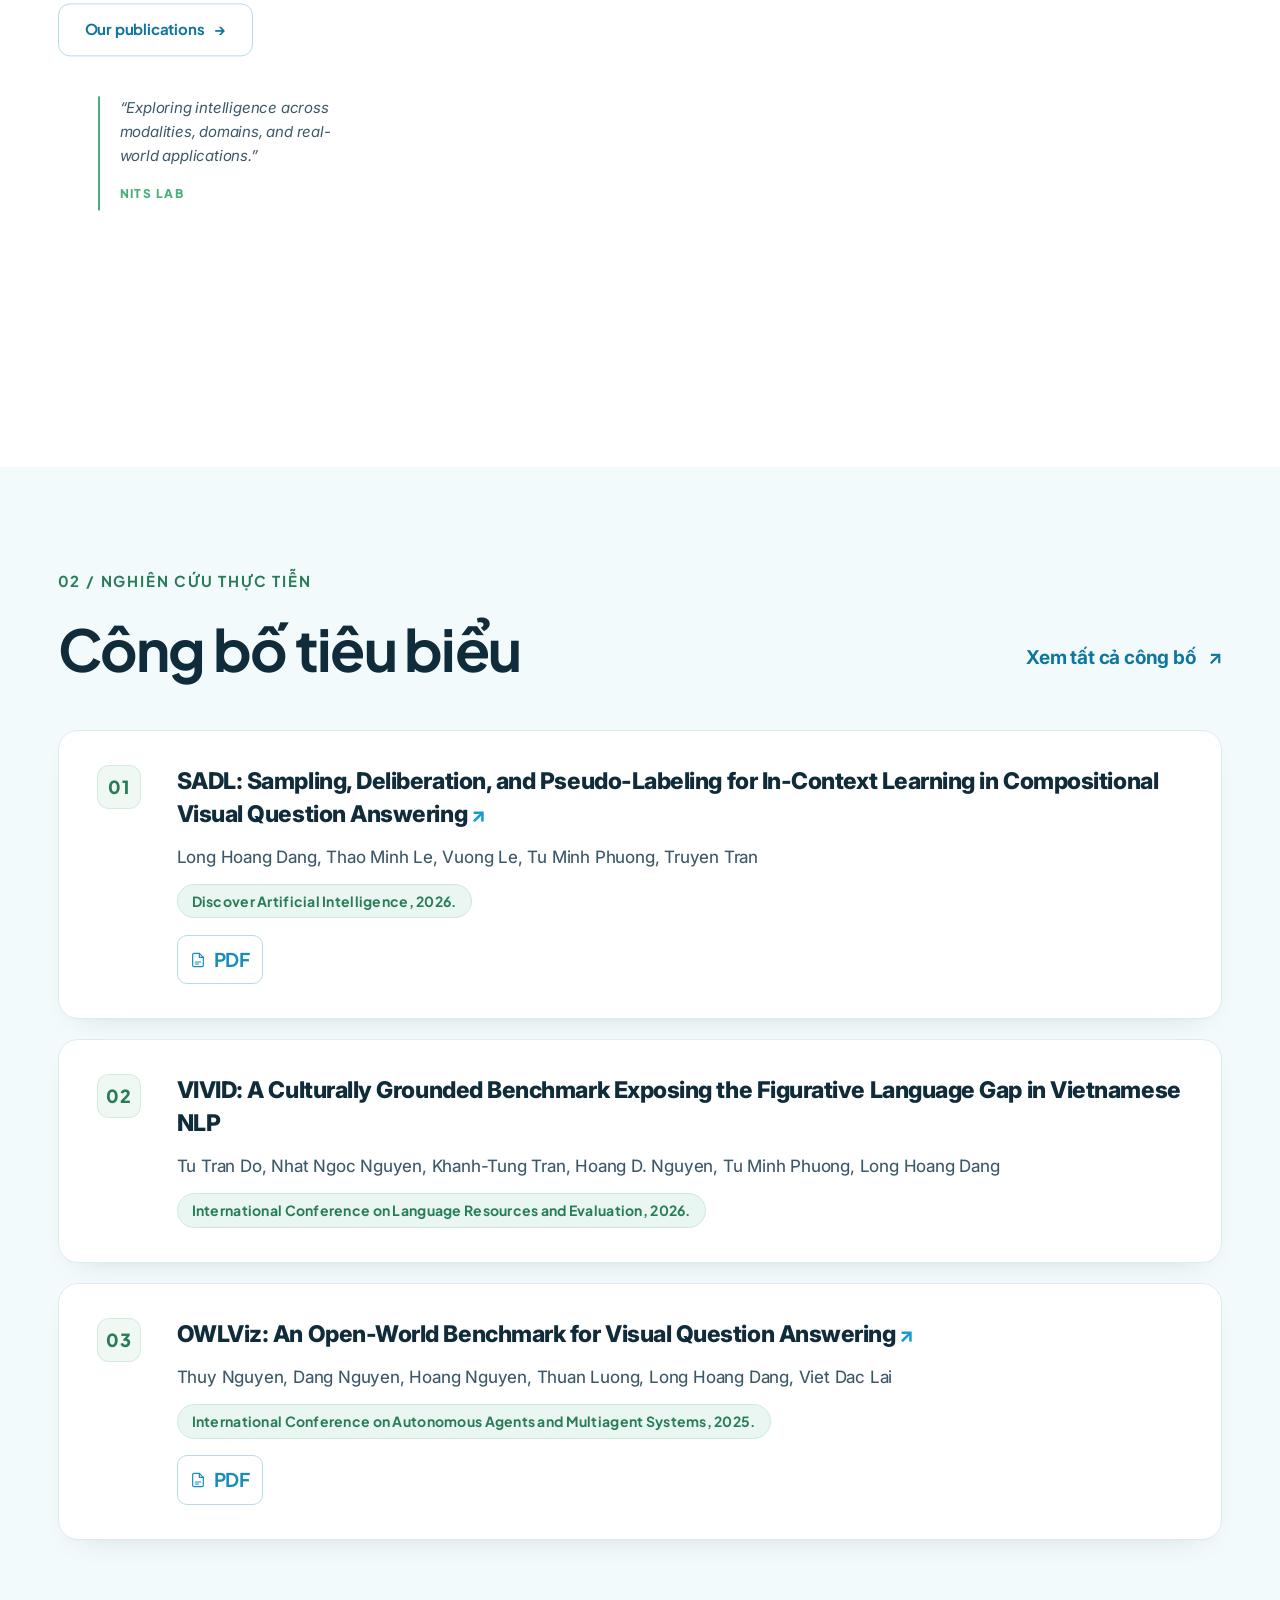
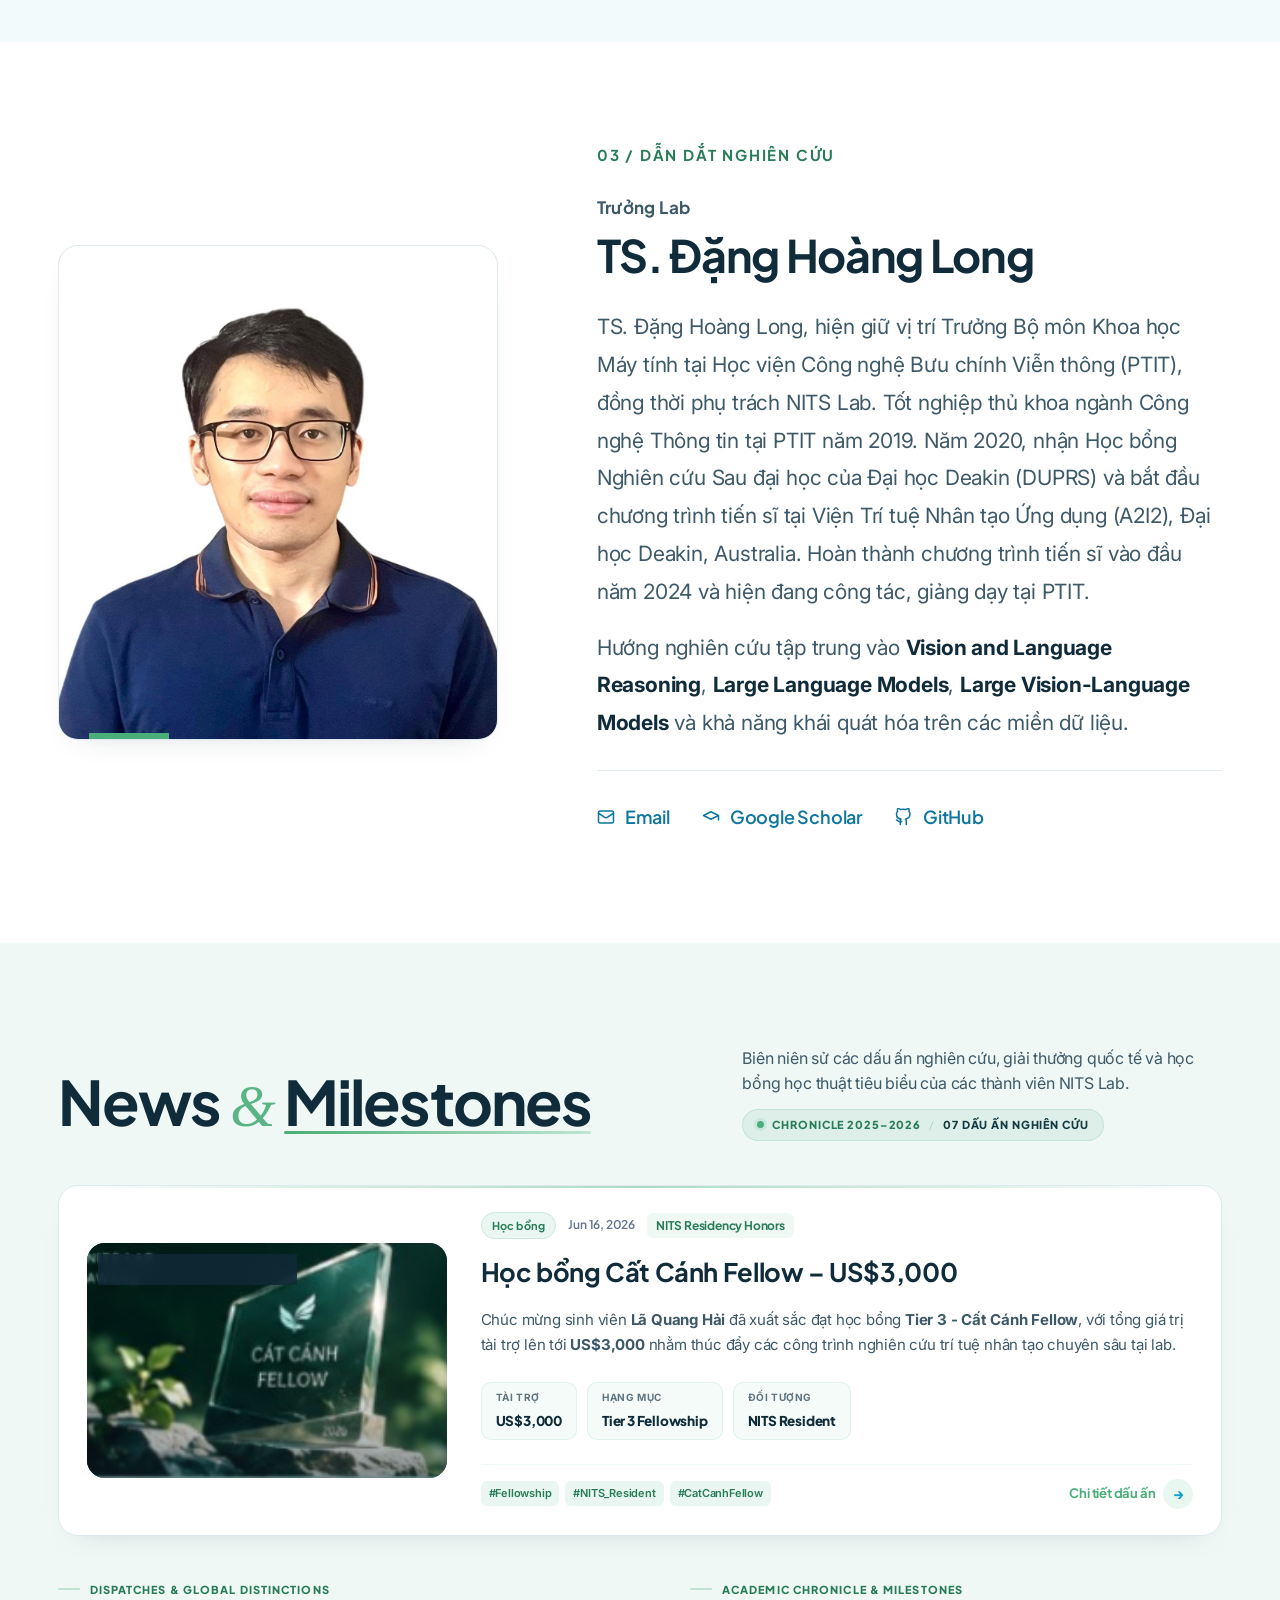
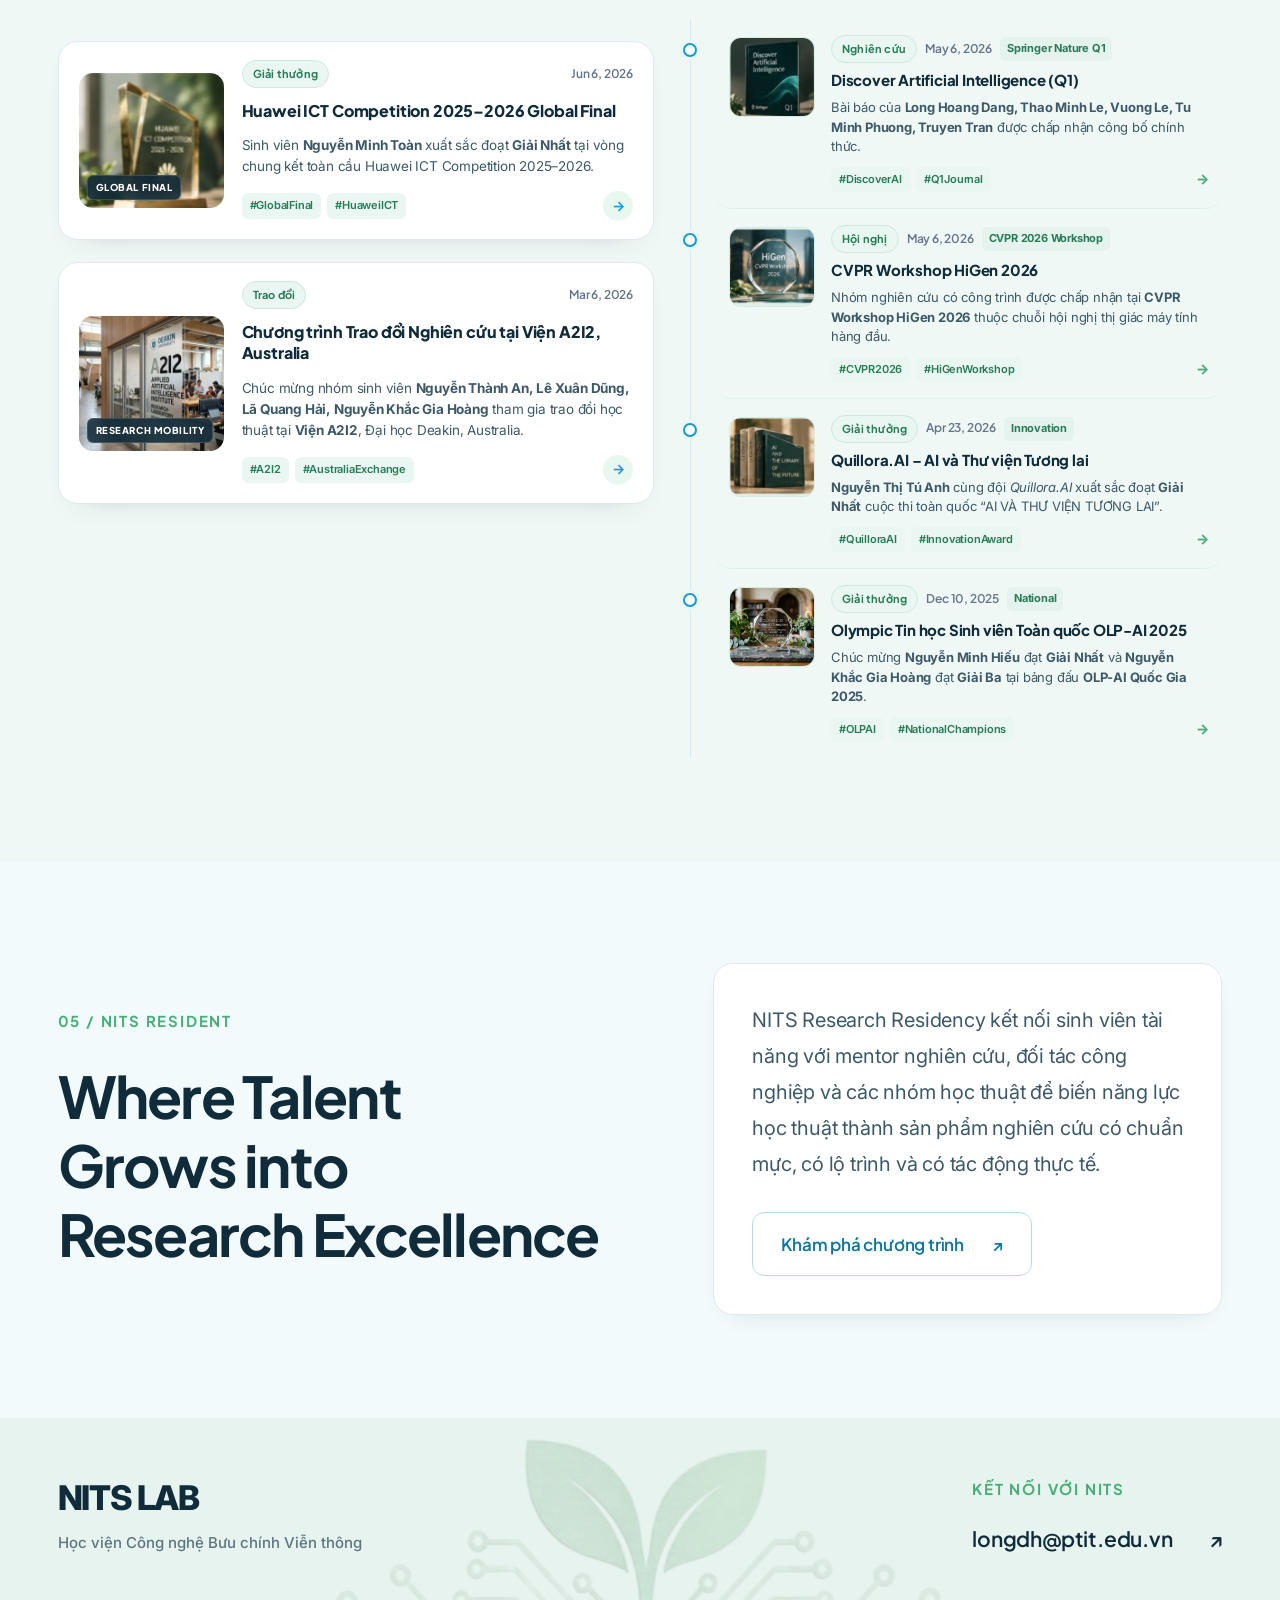
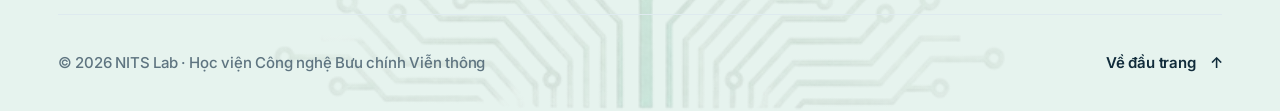
==== commit 98eec696: "Enhance footer design and add background image for improved aesthetics" ====
--- a/index.html
+++ b/index.html
@@ -566,7 +566,7 @@
               động thực tế.</p><a class="button button-light" href="resident.html">Khám phá chương trình <span aria-hidden="true">↗</span></a></div>
     </div></section>
     </main>
-    <footer class="site-footer"><div class="container"><div class="footer-main"><a class="footer-wordmark" href="#about">NITS LAB<span>Học viện Công nghệ Bưu chính Viễn thông</span></a><div class="footer-contact"><span class="eyebrow">Kết nối với NITS</span><a href="mailto:longdh@ptit.edu.vn">longdh@ptit.edu.vn <span aria-hidden="true">↗</span></a></div></div><div class="footer-bottom"><p>&copy; 2026 NITS Lab &middot; Học viện Công nghệ Bưu chính Viễn thông</p><a href="#about">Về đầu trang <span aria-hidden="true">↑</span></a></div></div></footer>
+    <footer class="site-footer site-footer--watermark"><div class="container"><div class="footer-main"><a class="footer-wordmark" href="#about">NITS LAB<span>Học viện Công nghệ Bưu chính Viễn thông</span></a><div class="footer-contact"><span class="eyebrow">Kết nối với NITS</span><a href="mailto:longdh@ptit.edu.vn">longdh@ptit.edu.vn <span aria-hidden="true">↗</span></a></div></div><div class="footer-bottom"><p>&copy; 2026 NITS Lab &middot; Học viện Công nghệ Bưu chính Viễn thông</p><a href="#about">Về đầu trang <span aria-hidden="true">↑</span></a></div></div></footer>
     <script src="assest/home.js" defer></script>
     <script src="assest/glass.js" defer></script>
     <script src="assest/lang-switcher.js" defer></script>
--- a/assest/glass.css
+++ b/assest/glass.css
@@ -12,6 +12,17 @@
   --brand-slate: #3D5968;
   --brand-ice: #F3FAFC;
   --brand-mint-white: #E9F6F1;
+
+  /* Premium Academic Tech section rhythm */
+  --section-bg-hero: #F3FAFC;
+  --section-bg-research: #FFFFFF;
+  --section-bg-publications: #F3FAFC;
+  --section-bg-leadership: #FFFFFF;
+  --section-bg-news: #EFF8F5;
+  --section-bg-residency: #F3FAFC;
+  --section-bg-footer: #E6F3EE;
+  --section-card-border: #DEEAEF;
+  --section-card-shadow: 0 12px 30px -22px rgba(16, 43, 58, 0.26);
 
   /* Semantic tokens */
   --color-background: #F3FAFC;
@@ -2681,6 +2692,31 @@
 .residency-nav a:hover { color: var(--brand-green); }
 
 /* Footer */
+.site-footer--watermark {
+  position: relative;
+  isolation: isolate;
+  overflow: hidden;
+}
+.site-footer--watermark::before {
+  content: "";
+  position: absolute;
+  z-index: -1;
+  inset: 0;
+  background: url("image/footer.png") center center / auto 100% no-repeat;
+  opacity: 0.32;
+  filter: saturate(0.95) contrast(1.12);
+  pointer-events: none;
+}
+.site-footer--watermark::after {
+  content: "";
+  position: absolute;
+  z-index: -1;
+  inset: 0;
+  background: linear-gradient(90deg, rgba(255, 255, 255, 0.72), rgba(255, 255, 255, 0.18) 50%, rgba(255, 255, 255, 0.72));
+  pointer-events: none;
+}
+.site-footer--watermark > .container { position: relative; z-index: 1; }
+
 .site-footer--image { background: var(--brand-navy); border-top-color: rgba(53, 179, 220, 0.24); color: #fff; }
 .site-footer--image .footer-main,
 .site-footer--image .footer-bottom { background: linear-gradient(135deg, var(--brand-navy), var(--brand-navy-soft)); color: rgba(255, 255, 255, 0.72); }
@@ -2694,6 +2730,16 @@
   .nav.indicator-ready a.active {
     color: var(--brand-navy);
     background: rgba(21, 155, 211, 0.10);
+  }
+}
+
+@media (max-width: 600px) {
+  .site-footer--watermark::before {
+    background-position: center center;
+    opacity: 0.26;
+  }
+  .site-footer--watermark::after {
+    background: rgba(255, 255, 255, 0.42);
   }
 }
 
@@ -2770,3 +2816,77 @@
   background: #EAF7FC;
   border-color: #CBE7F1;
 }
+
+/* ==========================================================================
+   Homepage section rhythm — Premium Academic Tech
+   Scoped to the bilingual homepage so standalone publications/resident pages
+   retain their own visual systems.
+   ========================================================================== */
+.home.glass-site { background: var(--section-bg-hero); }
+
+.home .hero {
+  background: var(--section-bg-hero);
+}
+
+.home .research-section.research-showcase {
+  background: var(--section-bg-research);
+  border-block: 0;
+}
+
+.home .publications-section,
+.home.glass-site .publications-section {
+  background: var(--section-bg-publications);
+  border-block: 0;
+}
+
+.home .leadership-section {
+  background: var(--section-bg-leadership);
+  border-block: 0;
+}
+
+.home .news-editorial-section {
+  background: var(--section-bg-news);
+  border-block: 0;
+}
+
+.home .residency-section {
+  background: var(--section-bg-residency);
+  border-block: 0;
+}
+
+.home .residency-section::after { display: none; }
+
+.home .site-footer--watermark {
+  background: var(--section-bg-footer);
+  border-top: 0;
+}
+
+.home .site-footer--watermark::after {
+  background: linear-gradient(
+    90deg,
+    rgba(230, 243, 238, 0.74),
+    rgba(230, 243, 238, 0.2) 50%,
+    rgba(230, 243, 238, 0.74)
+  );
+}
+
+/* White cards stay distinct on both tinted and white section surfaces. */
+.home .matrix-card,
+.home.glass-site .publication-row,
+.home .news-lead-spread,
+.home .dispatch-card {
+  background: var(--color-surface);
+  border-color: var(--section-card-border);
+  box-shadow: var(--section-card-shadow);
+}
+
+.home .director-image {
+  border-color: var(--section-card-border);
+  box-shadow: var(--section-card-shadow);
+}
+
+@media (max-width: 600px) {
+  .home .site-footer--watermark::after {
+    background: rgba(230, 243, 238, 0.48);
+  }
+}
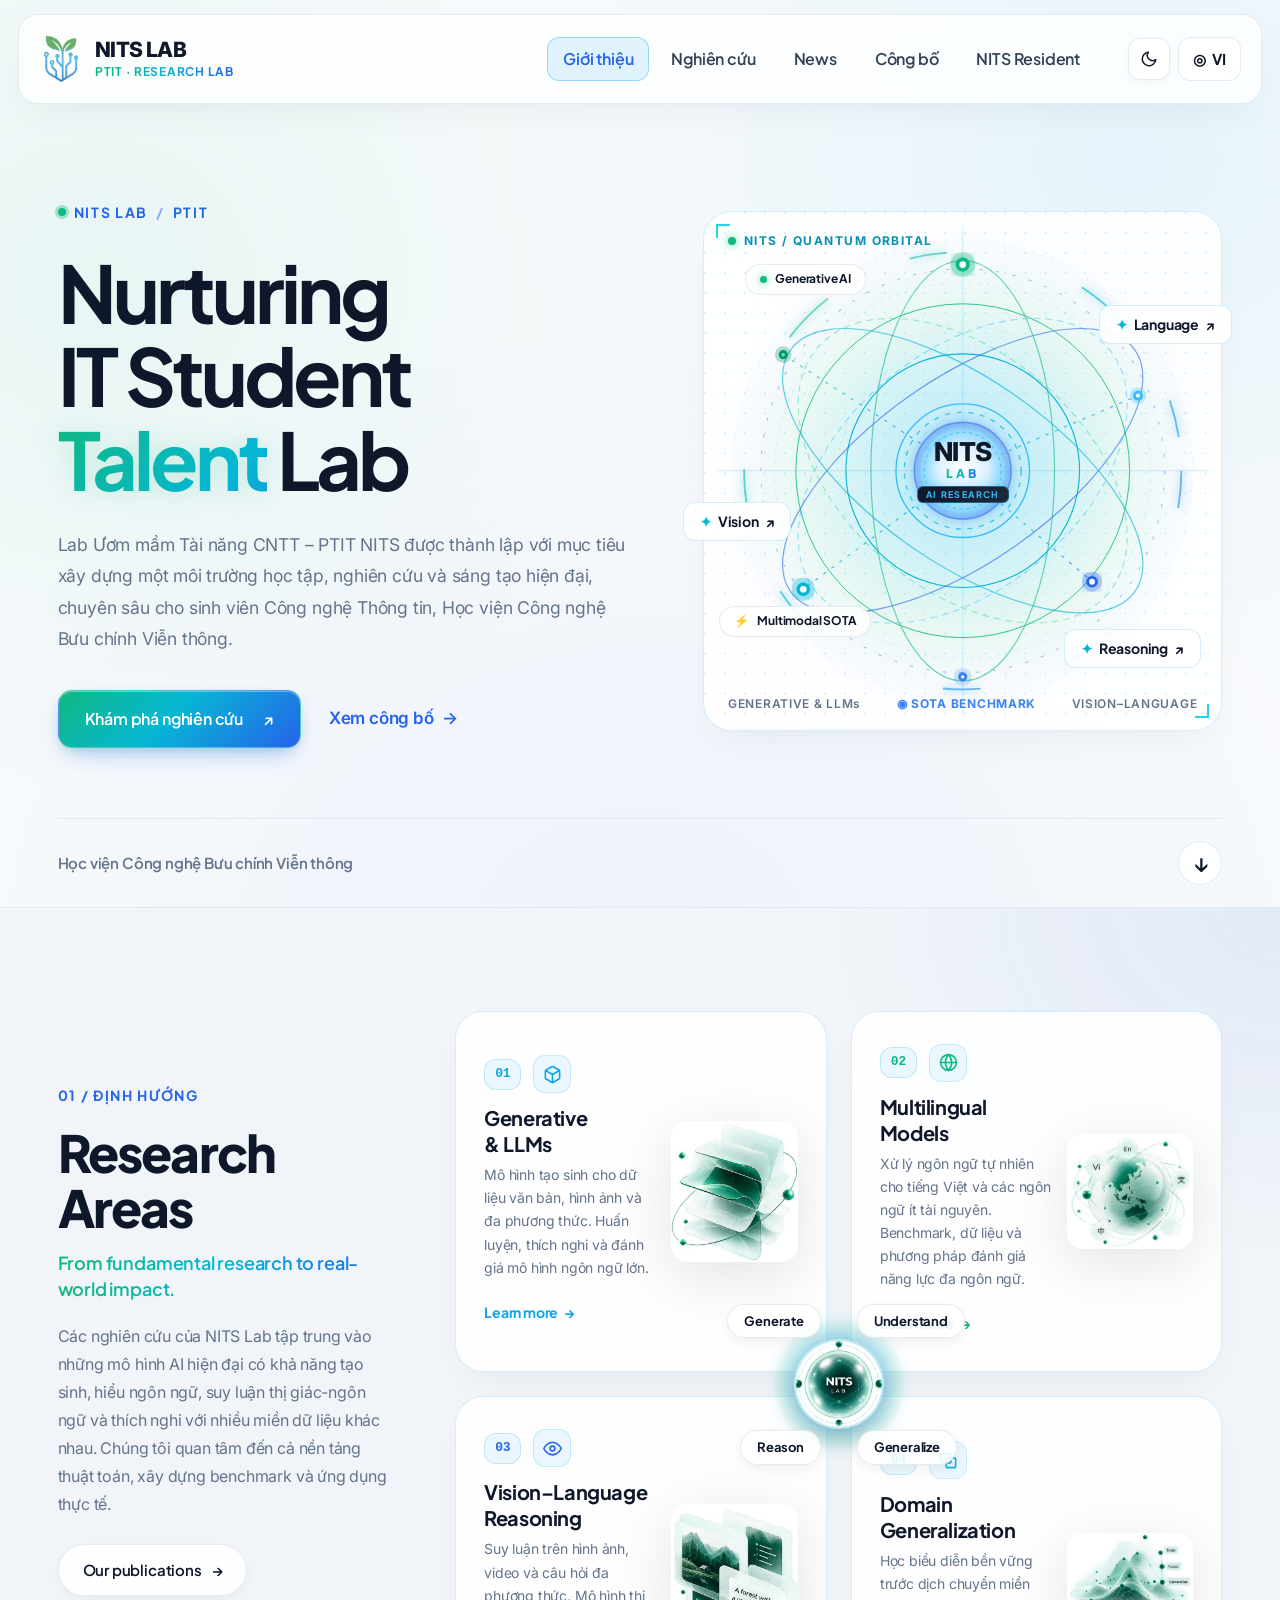
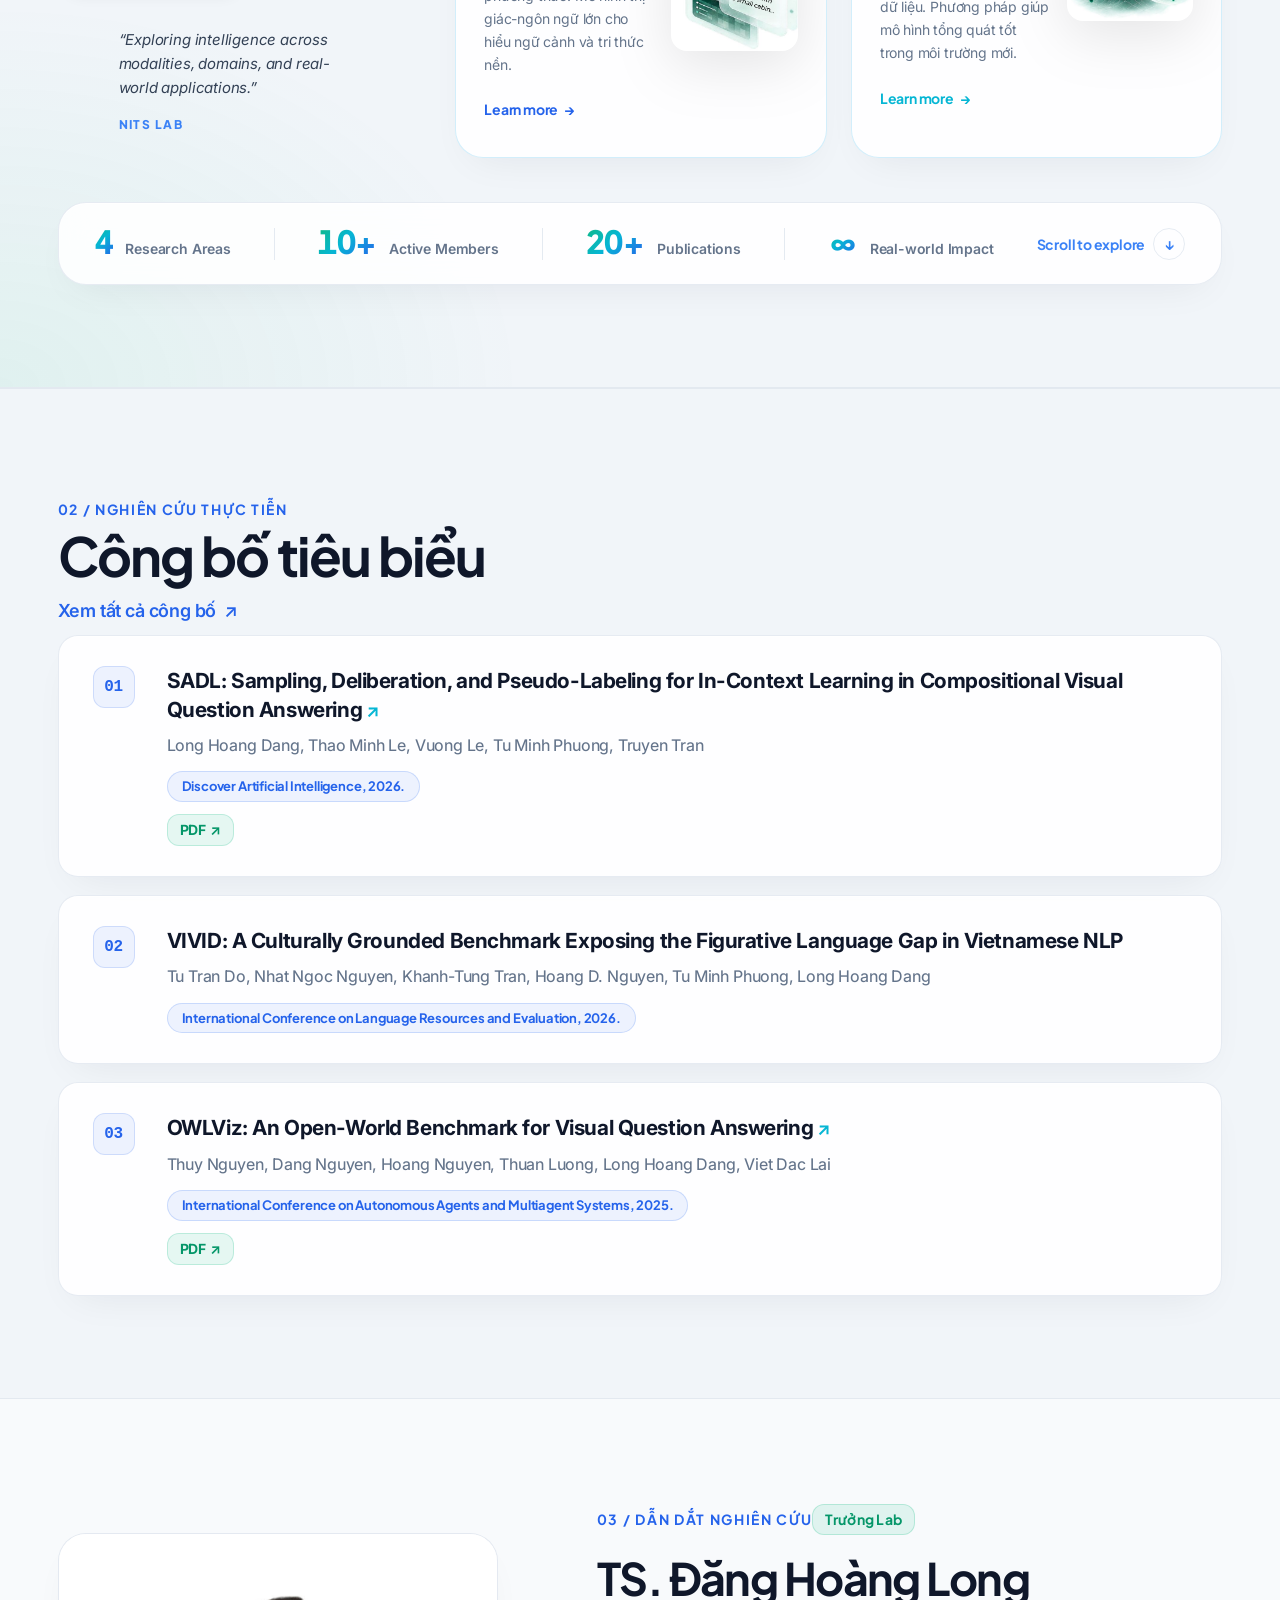
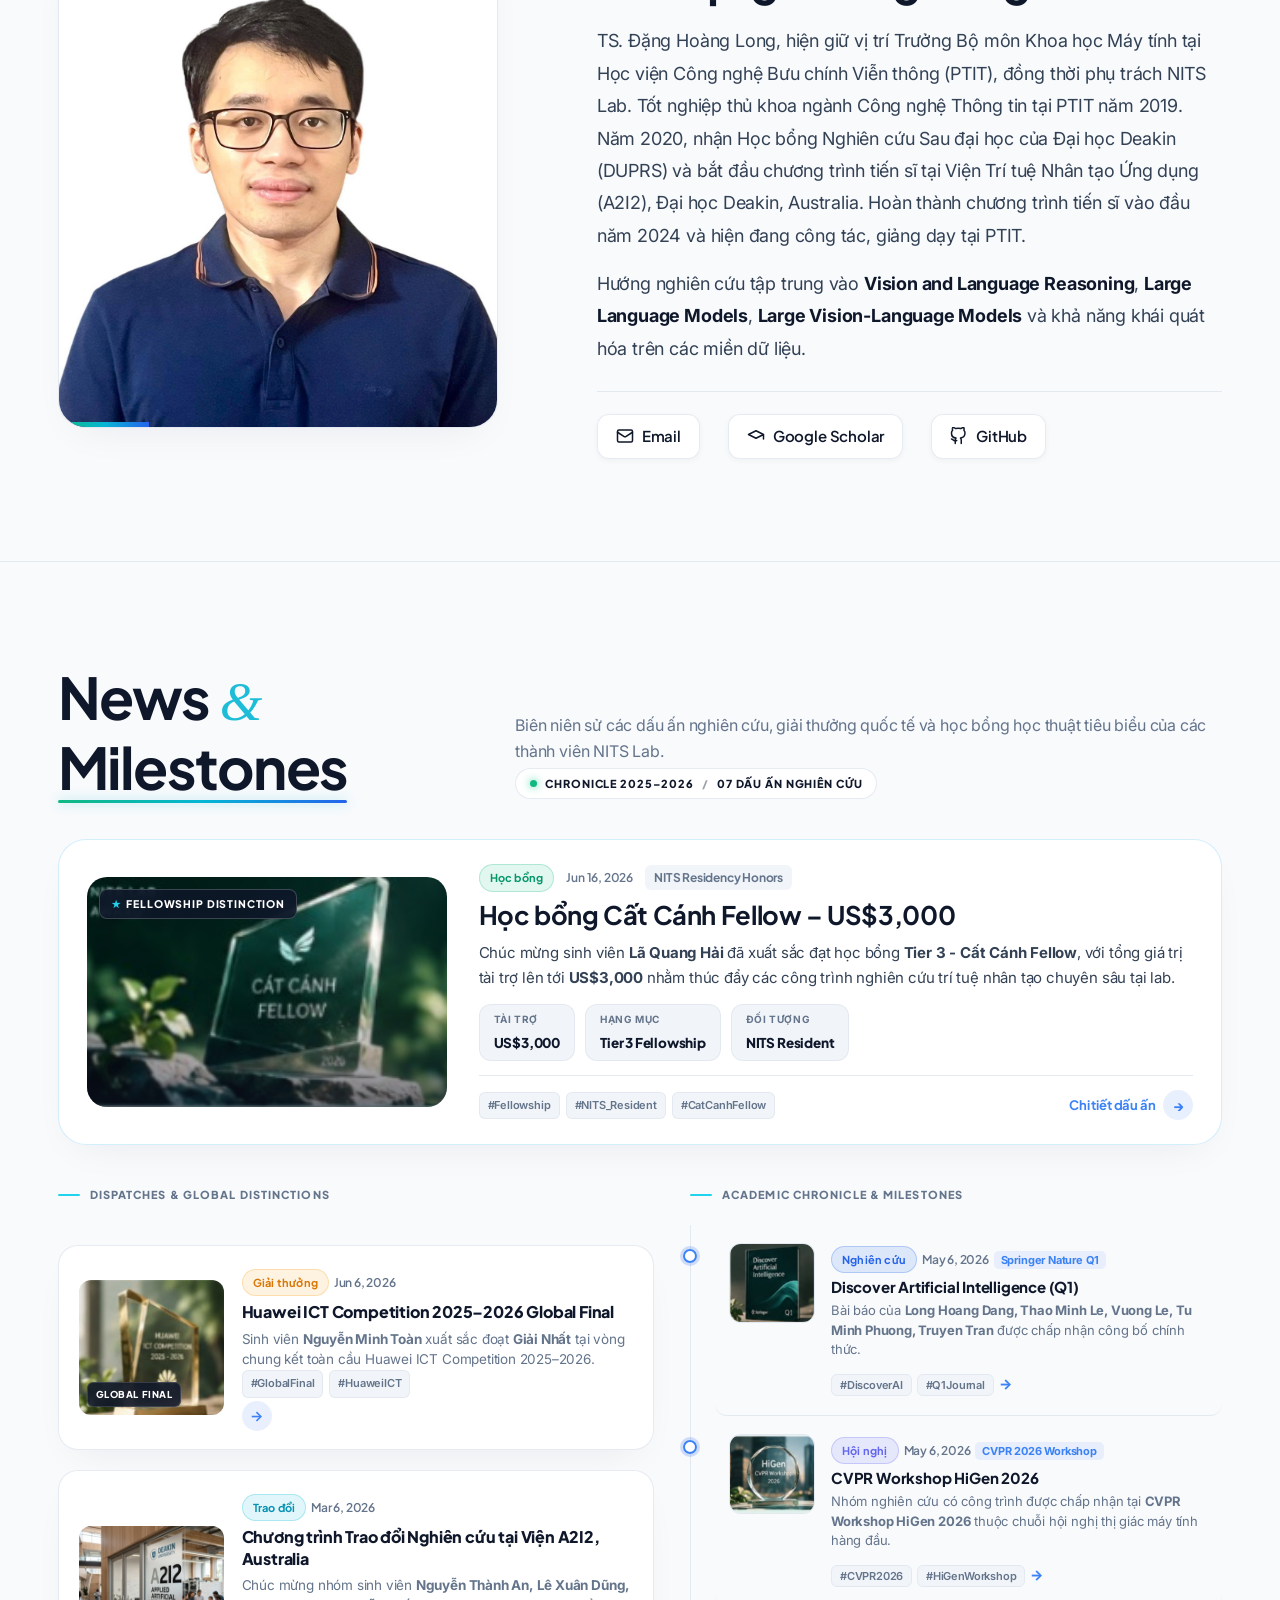
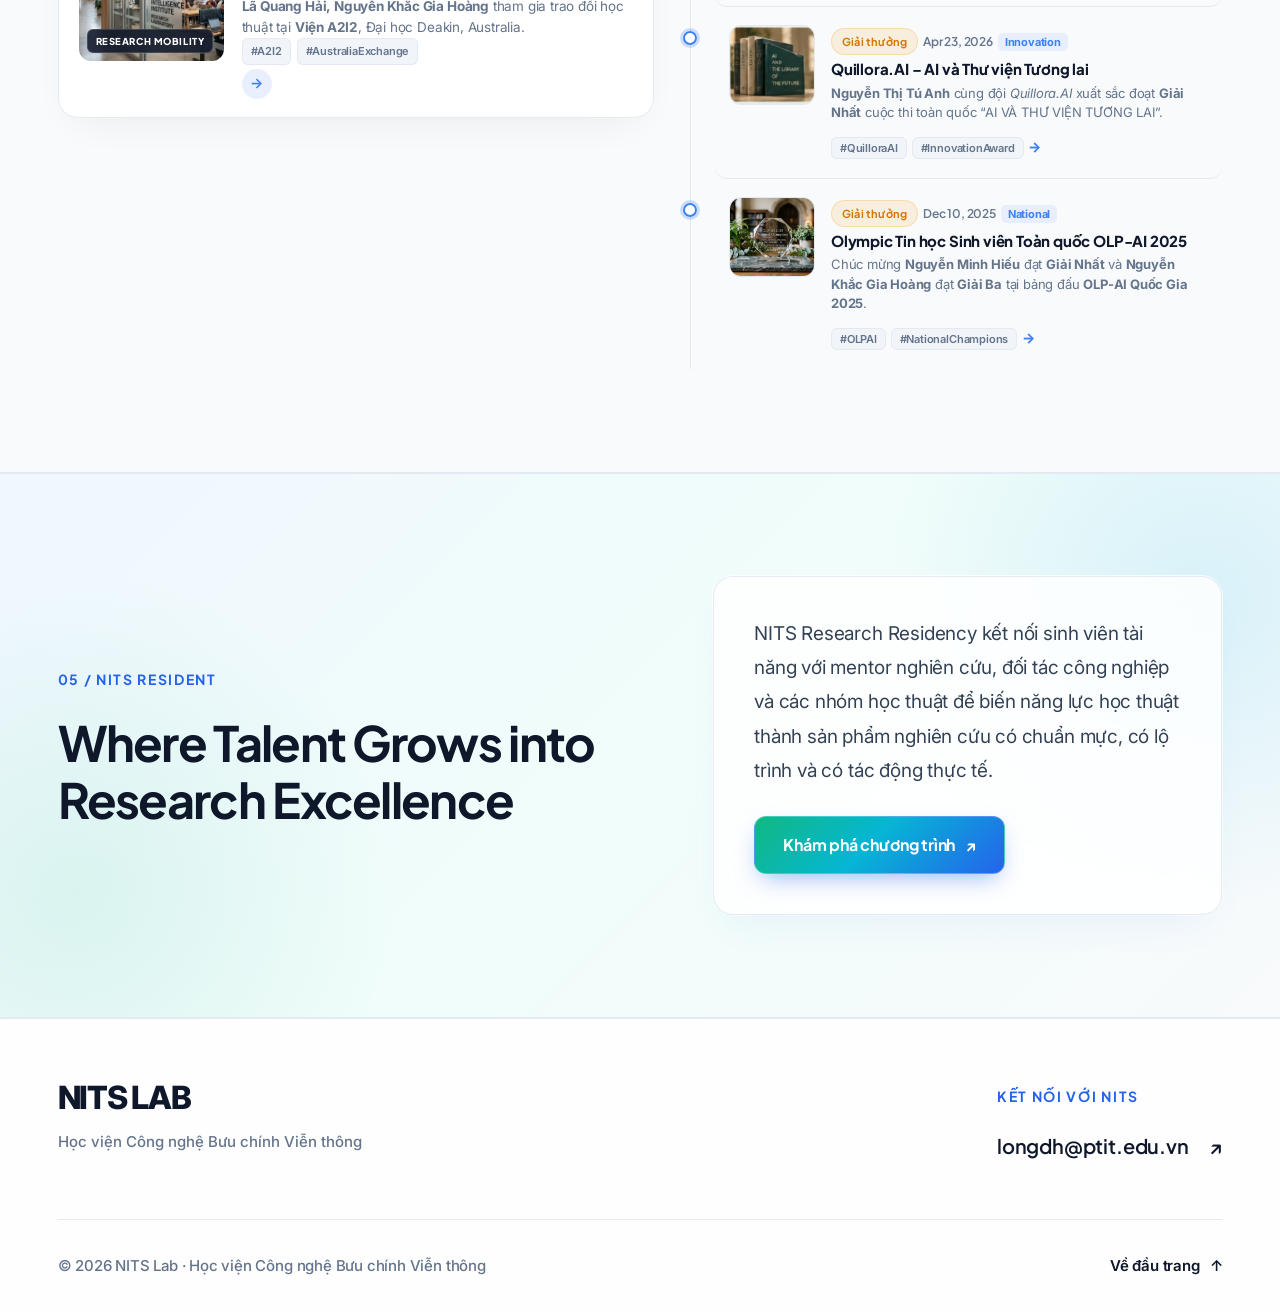
==== commit b0401030: "New" ====
--- a/index.html
+++ b/index.html
@@ -11,13 +11,24 @@
     <link href="https://fonts.googleapis.com/css2?family=Plus+Jakarta+Sans:wght@400;500;600;700&family=Inter:wght@400;500;600;700;800&display=swap" rel="stylesheet" />
     <link rel="stylesheet" href="assest/home.css" />
     <link rel="stylesheet" href="assest/glass.css" />
+    <script>
+      (function(){
+        try {
+          var saved = localStorage.getItem('nits-theme');
+          var theme = saved || (window.matchMedia('(prefers-color-scheme: dark)').matches ? 'dark' : 'light');
+          document.documentElement.setAttribute('data-theme', theme);
+        } catch(e){}
+      })();
+    </script>
   </head>
   <body class="home glass-site">
+    <div class="cursor-spotlight" id="cursor-spotlight" aria-hidden="true"></div>
+    <div class="cursor-dot" id="cursor-dot" aria-hidden="true"></div>
     <a class="skip-link" href="#main-content">Đến nội dung chính</a>
     <header class="site-header">
       <div class="container header-inner">
         <a class="brand" href="#about" aria-label="NITS Lab home">
-          <img class="brand-logo" src="assest/image/nits.png" alt="" width="509" height="601" />
+          <img class="brand-logo" src="assest/image/nits.png" alt="NITS Lab Logo" width="509" height="601" />
           <div class="brand-text">
             <span class="abbr">NITS LAB</span>
             <span class="full">PTIT · Research Lab</span>
@@ -32,15 +43,26 @@
           <a href="resident.html">NITS Resident</a>
         </nav>
 
+        <div class="header-controls">
+          <button class="theme-toggle" id="theme-toggle" type="button" aria-label="Chuyển chế độ sáng/tối" title="Chuyển chế độ sáng/tối">
+            <span class="theme-icon theme-icon-sun" aria-hidden="true">
+              <svg width="18" height="18" viewBox="0 0 24 24" fill="none" stroke="currentColor" stroke-width="2" stroke-linecap="round" stroke-linejoin="round"><circle cx="12" cy="12" r="5"></circle><line x1="12" y1="1" x2="12" y2="3"></line><line x1="12" y1="21" x2="12" y2="23"></line><line x1="4.22" y1="4.22" x2="5.64" y2="5.64"></line><line x1="18.36" y1="18.36" x2="19.78" y2="19.78"></line><line x1="1" y1="12" x2="3" y2="12"></line><line x1="21" y1="12" x2="23" y2="12"></line><line x1="4.22" y1="19.78" x2="5.64" y2="18.36"></line><line x1="18.36" y1="5.64" x2="19.78" y2="4.22"></line></svg>
+            </span>
+            <span class="theme-icon theme-icon-moon" aria-hidden="true">
+              <svg width="18" height="18" viewBox="0 0 24 24" fill="none" stroke="currentColor" stroke-width="2" stroke-linecap="round" stroke-linejoin="round"><path d="M21 12.79A9 9 0 1 1 11.21 3 7 7 0 0 0 21 12.79z"></path></svg>
+            </span>
+          </button>
+
+          <button class="lang-toggle" type="button" data-lang-switcher data-vi-href="index.html" data-en-href="index-en.html" aria-label="Switch to English" title="Switch to English">
+            <span aria-hidden="true">◎</span>
+            <span>VI</span>
+          </button>
+        </div>
+
         <button data-open-label="Mở menu" data-close-label="Đóng menu" class="nav-toggle" type="button" aria-label="Mở menu" aria-expanded="false" aria-controls="main-nav">
           <span></span>
           <span></span>
           <span></span>
-        </button>
-
-        <button class="lang-toggle" type="button" data-lang-switcher data-vi-href="index.html" data-en-href="index-en.html" aria-label="Switch to English" title="Switch to English">
-          <span aria-hidden="true">◎</span>
-          <span>VI</span>
         </button>
       </div>
     </header>
@@ -57,44 +79,172 @@
           </div>
         </div>
         <div class="hero-visual-stack">
-          <section class="vision-demo-wrap hero-entry" aria-label="Minh họa suy luận thị giác và ngôn ngữ">
-            <div class="vision-demo-glow" aria-hidden="true"></div>
-            <div class="vision-demo" data-vision-demo data-step="query" aria-live="polite">
-              <img class="vision-scene" src="test_img/Unknown-8.png" width="1448" height="1086" alt="Một chiếc ô tô và người đi bộ trên đường phố về đêm" fetchpriority="high" />
-              <div class="vision-shade" aria-hidden="true"></div>
-              <div class="vision-grid" aria-hidden="true"></div>
-              <div class="vision-hud-top"><span>Vision-language reasoning</span><span class="vision-record">REC</span></div>
-              <div class="vision-hud-bottom"><span data-demo-status>Receiving user query</span><span>Realtime</span></div>
-
-              <article class="vision-phase vision-query-card">
-                <div class="vision-query-label">
-                  <svg viewBox="0 0 24 24" fill="currentColor" aria-hidden="true"><path d="M12 3C6.5 3 2 6.8 2 11.5c0 2.7 1.5 5.1 3.9 6.7L5 22l4.2-2.1c.9.2 1.8.3 2.8.3 5.5 0 10-3.8 10-8.6S17.5 3 12 3Zm-4 10a1.3 1.3 0 1 1 0-2.6A1.3 1.3 0 0 1 8 13Zm4 0a1.3 1.3 0 1 1 0-2.6A1.3 1.3 0 0 1 12 13Zm4 0a1.3 1.3 0 1 1 0-2.6A1.3 1.3 0 0 1 16 13Z" /></svg>
-                  User query
-                </div>
-                <p>What is happening in the scene?<br />Describe the objects and the environment.</p>
-              </article>
-
-              <div class="vision-scan-line" aria-hidden="true"></div>
-              <div class="vision-phase vision-detect" aria-hidden="true">
-                <div class="vision-box vision-box--car" data-label="object 0.93"></div>
-                <div class="vision-box vision-box--person" data-label="track 0.87"></div>
-              </div>
-            </div>
-
-            <article class="vision-output-card" aria-live="polite">
-              <div class="vision-output-label">
-                <svg viewBox="0 0 24 24" fill="currentColor" aria-hidden="true"><path d="M12 1.5c.6 5.3 3.2 7.9 8.5 8.5-5.3.6-7.9 3.2-8.5 8.5-.6-5.3-3.2-7.9-8.5-8.5C8.8 9.4 11.4 6.8 12 1.5Zm7.5 0c.2 1.8 1.2 2.8 3 3-1.8.2-2.8 1.2-3 3-.2-1.8-1.2-2.8-3-3 1.8-.2 2.8-1.2 3-3Z" /></svg>
-                Reasoning output
-              </div>
-              <p>A car is driving on a wet city road while a pedestrian crosses the street.</p>
-              <div class="vision-concepts">
-                <div class="vision-concept-title">Retrieved concepts</div>
-                <div class="vision-metric" style="--metric-color: #3388ff; --metric-width: 93%"><i class="vision-dot"></i><span>object (car)</span><span>0.93</span><span class="vision-bar"><i></i></span></div>
-                <div class="vision-metric" style="--metric-color: #ff8b16; --metric-width: 87%"><i class="vision-dot"></i><span>track (person)</span><span>0.87</span><span class="vision-bar"><i></i></span></div>
-              </div>
-            </article>
-          </section>
-
+          <div class="hero-art liquid-card hero-entry interactive-orbit" role="group" aria-label="Sơ đồ nghiên cứu lượng tử tương tác">
+            <div class="art-corner art-corner--top"></div>
+            <div class="art-corner art-corner--bottom"></div>
+            <div class="art-label"><span class="live-beacon"></span> NITS / QUANTUM ORBITAL</div>
+            
+            <svg aria-hidden="true" class="orbital" viewBox="0 0 620 620" fill="none" focusable="false">
+              <defs>
+                <pattern id="dot-grid" width="24" height="24" patternUnits="userSpaceOnUse">
+                  <circle cx="1" cy="1" r="1.2" fill="#0ea5e9" opacity=".2"/>
+                </pattern>
+                <radialGradient id="orbit-glow" cx="50%" cy="50%" r="50%">
+                  <stop offset="0%" stop-color="#38bdf8" stop-opacity="0.35"/>
+                  <stop offset="40%" stop-color="#06b6d4" stop-opacity="0.18"/>
+                  <stop offset="70%" stop-color="#10b981" stop-opacity="0.08"/>
+                  <stop offset="100%" stop-color="#2563eb" stop-opacity="0"/>
+                </radialGradient>
+                <radialGradient id="core-glow-grad" cx="50%" cy="50%" r="50%">
+                  <stop offset="0%" stop-color="#ffffff" stop-opacity="0.95"/>
+                  <stop offset="50%" stop-color="#e0f2fe" stop-opacity="0.9"/>
+                  <stop offset="85%" stop-color="#7dd3fc" stop-opacity="0.5"/>
+                  <stop offset="100%" stop-color="#2563eb" stop-opacity="0.25"/>
+                </radialGradient>
+                <linearGradient id="beam-grad" x1="0%" y1="0%" x2="100%" y2="100%">
+                  <stop offset="0%" stop-color="#10b981" stop-opacity="0.8"/>
+                  <stop offset="50%" stop-color="#06b6d4" stop-opacity="0.95"/>
+                  <stop offset="100%" stop-color="#2563eb" stop-opacity="0.8"/>
+                </linearGradient>
+                <filter id="mint-bloom" x="-20%" y="-20%" width="140%" height="140%">
+                  <feGaussianBlur stdDeviation="6" result="blur"/>
+                  <feMerge>
+                    <feMergeNode in="blur"/>
+                    <feMergeNode in="SourceGraphic"/>
+                  </feMerge>
+                </filter>
+                <filter id="intense-glow" x="-30%" y="-30%" width="160%" height="160%">
+                  <feGaussianBlur stdDeviation="10" result="blur2"/>
+                  <feMerge>
+                    <feMergeNode in="blur2"/>
+                    <feMergeNode in="SourceGraphic"/>
+                  </feMerge>
+                </filter>
+              </defs>
+
+              <!-- Background pattern & atmospheric nebula -->
+              <rect width="620" height="620" fill="url(#dot-grid)"/>
+              <circle cx="310" cy="310" r="295" fill="url(#orbit-glow)"/>
+
+              <!-- Pulsing Sonar Radiance Waves -->
+              <g class="sonar-waves">
+                <circle class="sonar-wave sonar-wave-1" cx="310" cy="310" r="80" stroke="#38bdf8" stroke-width="1.6" fill="none"/>
+                <circle class="sonar-wave sonar-wave-2" cx="310" cy="310" r="140" stroke="#06b6d4" stroke-width="1.3" fill="none"/>
+                <circle class="sonar-wave sonar-wave-3" cx="310" cy="310" r="200" stroke="#10b981" stroke-width="1" fill="none"/>
+              </g>
+
+              <!-- Technical Astrolabe Gauges -->
+              <g stroke="#0ea5e9" opacity=".22">
+                <path d="M310 16V604M16 310H604"/>
+                <circle cx="310" cy="310" r="275" stroke-dasharray="2 10" stroke-width="1"/>
+                <circle cx="310" cy="310" r="225" stroke-dasharray="3 8" stroke-width="1"/>
+                <circle cx="310" cy="310" r="150" stroke-dasharray="2 6" stroke-width="1"/>
+              </g>
+
+              <!-- Outer Spinning Radar Scanner Ring (Clockwise) -->
+              <g class="radar-scanner-ring">
+                <circle cx="310" cy="310" r="262" stroke="url(#beam-grad)" stroke-width="2.2" stroke-dasharray="45 170 65 110" opacity=".7" filter="url(#mint-bloom)"/>
+              </g>
+
+              <!-- Counter-Spinning Technical Tick Ring -->
+              <g class="counter-spin-ring">
+                <circle cx="310" cy="310" r="242" stroke="#2563eb" stroke-width="1.2" stroke-dasharray="4 16" opacity=".4"/>
+              </g>
+
+              <!-- Central Rotating Orbital System -->
+              <g class="orbit-rotator">
+                <g class="orbit-lines" stroke-width="1.4">
+                  <ellipse class="orbit-track track-1" cx="310" cy="310" rx="252" ry="110" transform="rotate(-35 310 310)" stroke="#2563eb" opacity=".6"/>
+                  <ellipse class="orbit-track track-2" cx="310" cy="310" rx="252" ry="110" transform="rotate(35 310 310)" stroke="#06b6d4" opacity=".65"/>
+                  <ellipse class="orbit-track track-3" cx="310" cy="310" rx="252" ry="110" transform="rotate(90 310 310)" stroke="#10b981" opacity=".6"/>
+                  <ellipse class="orbit-track track-4" cx="310" cy="310" rx="228" ry="142" transform="rotate(-40 310 310)" stroke="#38bdf8" opacity=".45" stroke-dasharray="8 6"/>
+                  <ellipse class="orbit-track track-5" cx="310" cy="310" rx="228" ry="142" transform="rotate(40 310 310)" stroke="#34d399" opacity=".45" stroke-dasharray="8 6"/>
+                </g>
+
+                <!-- Synaptic energy beams connecting nodes -->
+                <g class="synaptic-beams" stroke="url(#beam-grad)" stroke-width="1.4" stroke-dasharray="4 8" opacity=".8">
+                  <line x1="310" y1="310" x2="119" y2="452" />
+                  <line x1="310" y1="310" x2="465" y2="443" />
+                  <line x1="310" y1="310" x2="310" y2="63" />
+                  <line x1="310" y1="310" x2="520" y2="220" />
+                  <line x1="310" y1="310" x2="95" y2="171" />
+                </g>
+
+                <!-- Orbiting Quantum Nodes with Multi-Spectrum Glow -->
+                <g class="orbit-nodes">
+                  <g class="node-group node-1" transform="translate(119, 452)">
+                    <circle r="14" fill="#06b6d4" opacity=".25" class="node-pulse"/>
+                    <circle r="8" fill="#06b6d4" filter="url(#intense-glow)"/>
+                    <circle r="4" fill="#ffffff"/>
+                  </g>
+                  <g class="node-group node-2" transform="translate(465, 443)">
+                    <circle r="12" fill="#2563eb" opacity=".25" class="node-pulse"/>
+                    <circle r="7" fill="#2563eb" filter="url(#intense-glow)"/>
+                    <circle r="3.5" fill="#ffffff"/>
+                  </g>
+                  <g class="node-group node-3" transform="translate(310, 63)">
+                    <circle r="15" fill="#10b981" opacity=".25" class="node-pulse"/>
+                    <circle r="8.5" fill="#10b981" filter="url(#intense-glow)"/>
+                    <circle r="4" fill="#ffffff"/>
+                  </g>
+                  <g class="node-group node-4" transform="translate(520, 220)">
+                    <circle r="10" fill="#38bdf8" opacity=".3"/>
+                    <circle r="6" fill="#38bdf8"/>
+                    <circle r="2.5" fill="#ffffff"/>
+                  </g>
+                  <g class="node-group node-5" transform="translate(95, 171)">
+                    <circle r="10" fill="#059669" opacity=".3"/>
+                    <circle r="5.5" fill="#059669"/>
+                    <circle r="2" fill="#6ee7b7"/>
+                  </g>
+                  <g class="node-group node-6" transform="translate(310, 557)">
+                    <circle r="11" fill="#3b82f6" opacity=".2"/>
+                    <circle r="5.5" fill="#3b82f6"/>
+                    <circle r="2" fill="#ffffff"/>
+                  </g>
+                </g>
+
+                <!-- Center Core Multi-layered Sphere -->
+                <g class="center-core-sphere">
+                  <circle cx="310" cy="310" r="70" stroke="#06b6d4" stroke-width="1.6" stroke-dasharray="6 8" opacity=".7" class="core-outer-ring"/>
+                  <circle cx="310" cy="310" r="58" fill="url(#core-glow-grad)" stroke="#2563eb" stroke-width="2" stroke-opacity=".5" filter="url(#mint-bloom)"/>
+                  <circle cx="310" cy="310" r="46" fill="none" stroke="#38bdf8" stroke-width="1.2" stroke-dasharray="4 4" opacity=".8"/>
+                </g>
+              </g>
+            </svg>
+
+            <!-- Center Core Holographic Typography -->
+            <div class="art-core">
+              <span class="core-title">NITS</span>
+              <span class="core-sub">LAB</span>
+              <span class="core-badge">AI RESEARCH</span>
+            </div>
+
+            <!-- Floating Interactive Scientific Badges -->
+            <a class="orbit-tag orbit-tag--one float-anim-1" data-orbit-focus="language" href="#research-language">
+              <span class="tag-sparkle">✦</span> Language <span class="tag-arrow" aria-hidden="true">↗</span>
+            </a>
+            <a class="orbit-tag orbit-tag--two float-anim-2" data-orbit-focus="vision" href="#research-vision">
+              <span class="tag-sparkle">✦</span> Vision <span class="tag-arrow" aria-hidden="true">↗</span>
+            </a>
+            <a class="orbit-tag orbit-tag--three float-anim-3" data-orbit-focus="reasoning" href="#research-vision">
+              <span class="tag-sparkle">✦</span> Reasoning <span class="tag-arrow" aria-hidden="true">↗</span>
+            </a>
+
+            <!-- Additional dynamic floating scientific badges -->
+            <div class="orbit-chip orbit-chip--top float-anim-4">
+              <span class="chip-dot"></span> Generative AI
+            </div>
+            <div class="orbit-chip orbit-chip--bottom float-anim-5">
+              <span class="chip-sparkle">⚡</span> Multimodal SOTA
+            </div>
+
+            <div class="art-caption" aria-hidden="true">
+              <span>GENERATIVE &amp; LLMs</span>
+              <span class="caption-pulse">◉ SOTA BENCHMARK</span>
+              <span>VISION–LANGUAGE</span>
+            </div>
+          </div>
         </div>
       </div>
       <div class="container hero-foot"><span>Học viện Công nghệ Bưu chính Viễn thông</span><a href="#research" aria-label="Khám phá nghiên cứu"><span aria-hidden="true">↓</span></a></div>
@@ -127,6 +277,10 @@
                 <img src="assest/image/research/research-nucleus.jpg" alt="" class="nexus-core-img" />
               </div>
               <!-- Connector Pill Badges -->
+              <span class="nexus-badge badge-generate" data-target="research-generative">Generate</span>
+              <span class="nexus-badge badge-understand" data-target="research-language">Understand</span>
+              <span class="nexus-badge badge-reason" data-target="research-vision">Reason</span>
+              <span class="nexus-badge badge-generalize" data-target="research-domain">Generalize</span>
             </div>
 
             <!-- 2x2 Connected Glass Cards -->
@@ -245,7 +399,7 @@
           <p class="publication-authors">Long Hoang Dang, Thao Minh Le, Vuong Le, Tu Minh Phuong, Truyen Tran</p>
           <p class="publication-venue">Discover Artificial Intelligence, 2026.</p>
           <div class="publication-links">
-            <a href="https://link.springer.com/content/pdf/10.1007/s44163-026-01411-z_reference.pdf"><svg aria-hidden="true" viewBox="0 0 24 24" fill="none" stroke="currentColor" stroke-width="1.8" stroke-linecap="round" stroke-linejoin="round"><path d="M14 2H6a2 2 0 0 0-2 2v16a2 2 0 0 0 2 2h12a2 2 0 0 0 2-2V8z"></path><path d="M14 2v6h6"></path><path d="M8 15h8M8 18h5"></path></svg>PDF</a>
+            <a href="https://link.springer.com/content/pdf/10.1007/s44163-026-01411-z_reference.pdf">PDF <span aria-hidden="true">↗</span></a>
           </div>
         </div></article>
         
@@ -260,7 +414,7 @@
           <p class="publication-authors">Thuy Nguyen, Dang Nguyen, Hoang Nguyen, Thuan Luong, Long Hoang Dang, Viet Dac Lai</p>
           <p class="publication-venue">International Conference on Autonomous Agents and Multiagent Systems, 2025.</p>
           <div class="publication-links">
-            <a href="https://arxiv.org/pdf/2503.07631"><svg aria-hidden="true" viewBox="0 0 24 24" fill="none" stroke="currentColor" stroke-width="1.8" stroke-linecap="round" stroke-linejoin="round"><path d="M14 2H6a2 2 0 0 0-2 2v16a2 2 0 0 0 2 2h12a2 2 0 0 0 2-2V8z"></path><path d="M14 2v6h6"></path><path d="M8 15h8M8 18h5"></path></svg>PDF</a>
+            <a href="https://arxiv.org/pdf/2503.07631">PDF <span aria-hidden="true">↗</span></a>
           </div>
         </div></article>
       </div></div>
@@ -566,7 +720,7 @@
               động thực tế.</p><a class="button button-light" href="resident.html">Khám phá chương trình <span aria-hidden="true">↗</span></a></div>
     </div></section>
     </main>
-    <footer class="site-footer site-footer--watermark"><div class="container"><div class="footer-main"><a class="footer-wordmark" href="#about">NITS LAB<span>Học viện Công nghệ Bưu chính Viễn thông</span></a><div class="footer-contact"><span class="eyebrow">Kết nối với NITS</span><a href="mailto:longdh@ptit.edu.vn">longdh@ptit.edu.vn <span aria-hidden="true">↗</span></a></div></div><div class="footer-bottom"><p>&copy; 2026 NITS Lab &middot; Học viện Công nghệ Bưu chính Viễn thông</p><a href="#about">Về đầu trang <span aria-hidden="true">↑</span></a></div></div></footer>
+    <footer class="site-footer"><div class="container"><div class="footer-main"><a class="footer-wordmark" href="#about">NITS LAB<span>Học viện Công nghệ Bưu chính Viễn thông</span></a><div class="footer-contact"><span class="eyebrow">Kết nối với NITS</span><a href="mailto:longdh@ptit.edu.vn">longdh@ptit.edu.vn <span aria-hidden="true">↗</span></a></div></div><div class="footer-bottom"><p>&copy; 2026 NITS Lab &middot; Học viện Công nghệ Bưu chính Viễn thông</p><a href="#about">Về đầu trang <span aria-hidden="true">↑</span></a></div></div></footer>
     <script src="assest/home.js" defer></script>
     <script src="assest/glass.js" defer></script>
     <script src="assest/lang-switcher.js" defer></script>
--- a/assest/home.css
+++ b/assest/home.css
@@ -1,42 +1,51 @@
-/* NITS homepage design system. Loaded only by index.html and index-en.html.
-   Primitive values → semantic roles → component tokens.
-   Forest Green + Mint visual identity. Noticeably larger typography. */
+/* NITS Modern SaaS Design System (Matching Logo: Sprout Emerald + Tech Azure/Cyan)
+   Enforces Modern UI/UX standards: Bento grids, elevated multi-tiered surface hierarchy,
+   hairline glass borders, luminous gradients, and seamless Dark/Light mode. */
+
 :root {
-  /* Primary colors */
-  --forest-950: #0B202B;
-  --forest-900: #102B3A;
-  --forest-800: #123A43;
-  --forest-700: #287C58;
-  --emerald-600: #49AE79;
-  --emerald-700: #287C58;
-  --emerald-500: #0F769F;
-  --mint-400: #BFE5D2;
-  --mint-300: #A9E4C8;
-  --mint-200: #CDEEDD;
-  --mint-100: #E9F6F1;
-
-  /* Neutral colors */
-  --soft-mint-white: #F3FAFC; /* Primary background */
-  --white: #ffffff;
-  --dark-slate: #3D5968;      /* Body text */
-  --muted-green-gray: #5E7480;/* Supporting text & metadata */
-  --mint-border: #DEEAEF;
-  --mint-border-strong: #BFE5D2;
-  --line-mint: #DEEAEF;
-
-  /* Semantic mappings */
-  --color-background: var(--soft-mint-white);
-  --color-surface: var(--white);
-  --color-text: var(--dark-slate);
-  --color-heading: var(--forest-900);
-  --color-muted: var(--muted-green-gray);
-  --color-accent: var(--emerald-600);
-  --color-accent-hover: var(--forest-900);
-  --color-mint: var(--mint-400);
-  --color-line: var(--line-mint);
-  --color-inverse: var(--white);
-
-  /* Spacing */
+  /* ==========================================================================
+     NITS Brand Colors (Derived directly from nits.png)
+     Top: Sprout Emerald Green | Middle: Synaptic Cyan | Bottom: Circuit Azure Blue
+     ========================================================================== */
+  --nits-emerald-950: #022c22;
+  --nits-emerald-900: #064e3b;
+  --nits-emerald-700: #047857;
+  --nits-emerald-600: #059669;
+  --nits-emerald-500: #10b981; /* Sprout Leaf Primary */
+  --nits-emerald-400: #34d399;
+  --nits-emerald-300: #6ee7b7;
+  --nits-emerald-100: #d1fae5;
+
+  --nits-cyan-700: #0e7490;
+  --nits-cyan-600: #0891b2;
+  --nits-cyan-500: #06b6d4;   /* Synaptic Bridge */
+  --nits-cyan-400: #22d3ee;
+  --nits-cyan-300: #67e8f9;
+  --nits-cyan-100: #cffafe;
+
+  --nits-blue-950: #0a1128;
+  --nits-blue-900: #1e3a8a;
+  --nits-blue-800: #1e40af;
+  --nits-blue-700: #1d4ed8;
+  --nits-blue-600: #2563eb;   /* Tech Circuit Primary */
+  --nits-blue-500: #3b82f6;
+  --nits-blue-400: #60a5fa;
+  --nits-blue-300: #93c5fd;
+  --nits-blue-100: #dbeafe;
+
+  /* Signature Dual-Brand Gradients */
+  --nits-gradient: linear-gradient(135deg, #10b981 0%, #06b6d4 46%, #2563eb 100%);
+  --nits-gradient-h: linear-gradient(90deg, #10b981 0%, #06b6d4 50%, #2563eb 100%);
+  --nits-gradient-blue: linear-gradient(135deg, #0ea5e9 0%, #2563eb 100%);
+  --nits-gradient-emerald: linear-gradient(135deg, #10b981 0%, #059669 100%);
+  --nits-gradient-subtle: linear-gradient(135deg, rgba(16, 185, 129, 0.08) 0%, rgba(6, 182, 212, 0.06) 50%, rgba(37, 99, 235, 0.08) 100%);
+
+  /* Typography */
+  --font-heading: "Plus Jakarta Sans", -apple-system, BlinkMacSystemFont, sans-serif;
+  --font-body: "Inter", -apple-system, BlinkMacSystemFont, sans-serif;
+  --font-mono: ui-monospace, SFMono-Regular, Menlo, Monaco, Consolas, monospace;
+
+  /* Spacing Scale (4px/8px rhythm) */
   --space-1: .25rem;
   --space-2: .5rem;
   --space-3: .75rem;
@@ -45,48 +54,169 @@
   --space-8: 2rem;
   --space-12: 3rem;
   --space-16: 4rem;
-  --space-24: 6rem;
-
-  /* Typography */
-  --font-heading: "Plus Jakarta Sans", -apple-system, BlinkMacSystemFont, sans-serif;
-  --font-body: "Inter", -apple-system, BlinkMacSystemFont, sans-serif;
-  --font-label: var(--font-heading);
-
   --content-width: 1280px;
   --section-space: clamp(4.5rem, 8vw, 8rem);
   --gutter: clamp(1.25rem, 4.5vw, 4.5rem);
-
-  /* Motion */
+  --header-height: 88px;
+
+  /* Border Radii */
+  --radius-sm: 12px;
+  --radius-md: 20px;
+  --radius-lg: 28px;
+  --radius-xl: 36px;
+  --radius-full: 9999px;
+  --button-radius: 14px;
+
+  /* Transitions */
   --duration-fast: 180ms;
   --duration-component: 320ms;
   --duration-reveal: 600ms;
-  --ease-out: cubic-bezier(.2, .7, .2, 1);
   --ease-spring: cubic-bezier(.2, .8, .2, 1.08);
-
-  --button-bg: var(--emerald-600);
-  --button-text: var(--white);
-  --button-radius: 12px;
-  --header-height: 90px;
-}
-
+  --ease-out: cubic-bezier(.16, 1, .3, 1);
+}
+
+/* ==========================================================================
+   Light Mode (Crystal Ice & Pearlescent Glass)
+   ========================================================================== */
+:root,
+html[data-theme="light"] {
+  --color-background: #f8fafc;
+  --color-bg-subtle: #f1f5f9;
+  --color-surface: rgba(255, 255, 255, 0.88);
+  --color-surface-solid: #ffffff;
+  --color-surface-elevated: #ffffff;
+  --color-surface-hover: #ffffff;
+  --color-surface-glass: rgba(255, 255, 255, 0.82);
+
+  --color-border: rgba(226, 232, 240, 0.85);
+  --color-border-subtle: rgba(241, 245, 249, 0.9);
+  --color-border-hover: rgba(14, 165, 233, 0.35);
+  --color-border-brand: rgba(6, 182, 212, 0.3);
+
+  --color-heading: #0f172a; /* Slate 900 */
+  --color-text: #334155;    /* Slate 700 */
+  --color-muted: #64748b;   /* Slate 500 */
+  --color-line: rgba(226, 232, 240, 0.9);
+
+  --color-accent: var(--nits-blue-600);
+  --color-accent-emerald: var(--nits-emerald-600);
+  --color-accent-cyan: var(--nits-cyan-600);
+  --color-accent-hover: var(--nits-blue-700);
+  --color-mint: var(--nits-cyan-400);
+
+  --glass-edge: rgba(14, 165, 233, 0.18);
+  --glass-edge-strong: rgba(6, 182, 212, 0.45);
+  --glass-shadow: 0 16px 40px -18px rgba(15, 23, 42, 0.08), inset 0 1px 0 rgba(255, 255, 255, 0.98);
+  --glass-shadow-hover: 0 24px 50px -15px rgba(37, 99, 235, 0.12), 0 0 0 1px rgba(6, 182, 212, 0.25), inset 0 1px 0 #ffffff;
+
+  --header-bg: rgba(255, 255, 255, 0.82);
+  --header-border: rgba(226, 232, 240, 0.85);
+
+  --badge-bg: rgba(37, 99, 235, 0.08);
+  --badge-border: rgba(37, 99, 235, 0.18);
+  --badge-text: var(--nits-blue-700);
+
+  /* Legacy variable backward-compatibility aliases */
+  --forest-950: #0f172a;
+  --forest-900: #0f172a;
+  --forest-800: #1e293b;
+  --emerald-600: #059669;
+  --emerald-700: #047857;
+  --mint-400: #06b6d4;
+  --mint-300: #38bdf8;
+  --soft-mint-white: #f8fafc;
+  --white: #ffffff;
+  --dark-slate: #334155;
+  --muted-green-gray: #64748b;
+  --mint-border: rgba(14, 165, 233, 0.2);
+  --mint-border-strong: rgba(6, 182, 212, 0.4);
+  --line-mint: rgba(226, 232, 240, 0.9);
+}
+
+/* ==========================================================================
+   Dark Mode (Cyber Obsidian & Deep Space Glass - Per modern-ui-ux Skill)
+   ========================================================================== */
+html[data-theme="dark"] {
+  --color-background: #080c14; /* Deep Obsidian */
+  --color-bg-subtle: #0c1322;
+  --color-surface: rgba(16, 26, 46, 0.75);
+  --color-surface-solid: #0f172a;
+  --color-surface-elevated: #131f37;
+  --color-surface-hover: #182744;
+  --color-surface-glass: rgba(16, 26, 46, 0.65);
+
+  --color-border: rgba(255, 255, 255, 0.08);
+  --color-border-subtle: rgba(255, 255, 255, 0.05);
+  --color-border-hover: rgba(56, 189, 248, 0.35);
+  --color-border-brand: rgba(6, 182, 212, 0.3);
+
+  --color-heading: #f8fafc; /* Slate 50 */
+  --color-text: #cbd5e1;    /* Slate 300 */
+  --color-muted: #94a3b8;   /* Slate 400 */
+  --color-line: rgba(255, 255, 255, 0.08);
+
+  --color-accent: var(--nits-blue-500);
+  --color-accent-emerald: var(--nits-emerald-400);
+  --color-accent-cyan: var(--nits-cyan-400);
+  --color-accent-hover: var(--nits-blue-400);
+  --color-mint: var(--nits-cyan-300);
+
+  --glass-edge: rgba(255, 255, 255, 0.08);
+  --glass-edge-strong: rgba(56, 189, 248, 0.35);
+  --glass-shadow: 0 20px 48px -15px rgba(0, 0, 0, 0.6), inset 0 1px 0 rgba(255, 255, 255, 0.07);
+  --glass-shadow-hover: 0 26px 60px -15px rgba(0, 0, 0, 0.75), 0 0 25px rgba(14, 165, 233, 0.15), inset 0 1px 0 rgba(255, 255, 255, 0.14);
+
+  --header-bg: rgba(11, 17, 32, 0.82);
+  --header-border: rgba(255, 255, 255, 0.09);
+
+  --badge-bg: rgba(37, 99, 235, 0.16);
+  --badge-border: rgba(56, 189, 248, 0.28);
+  --badge-text: var(--nits-cyan-300);
+
+  /* Legacy variable backward-compatibility aliases */
+  --forest-950: #080c14;
+  --forest-900: #f8fafc;
+  --forest-800: #e2e8f0;
+  --emerald-600: #34d399;
+  --emerald-700: #10b981;
+  --mint-400: #22d3ee;
+  --mint-300: #67e8f9;
+  --soft-mint-white: #080c14;
+  --white: #ffffff;
+  --dark-slate: #cbd5e1;
+  --muted-green-gray: #94a3b8;
+  --mint-border: rgba(255, 255, 255, 0.08);
+  --mint-border-strong: rgba(56, 189, 248, 0.35);
+  --line-mint: rgba(255, 255, 255, 0.08);
+}
+
+/* ==========================================================================
+   Base & Reset
+   ========================================================================== */
 * { box-sizing: border-box; }
-html { scroll-behavior: smooth; scroll-padding-top: calc(var(--header-height) + 20px); }
+html {
+  scroll-behavior: smooth;
+  scroll-padding-top: calc(var(--header-height) + 24px);
+}
 body {
   margin: 0;
-  background: var(--color-background);
+  background-color: var(--color-background);
   color: var(--color-text);
-  font: 400 19px/1.75 var(--font-body);
+  font: 400 18px/1.75 var(--font-body);
   -webkit-font-smoothing: antialiased;
+  -moz-osx-font-smoothing: grayscale;
   letter-spacing: -0.01em;
+  transition: background-color var(--duration-component) ease, color var(--duration-component) ease;
 }
 body, button, a { -webkit-tap-highlight-color: transparent; }
 button, input { font: inherit; }
 button, a { touch-action: manipulation; }
 a { color: inherit; text-decoration: none; text-underline-offset: .25em; }
 button { cursor: pointer; }
-button, a { outline-offset: 5px; }
-:focus-visible { outline: 3px solid var(--emerald-600); }
-::selection { background: var(--mint-400); color: var(--forest-900); }
+button, a { outline-offset: 4px; }
+:focus-visible { outline: 2.5px solid var(--nits-blue-500); }
+::selection { background: var(--nits-cyan-500); color: #ffffff; }
+
 h1, h2, h3, p { margin: 0; }
 h1, h2, h3 {
   font-family: var(--font-heading);
@@ -97,428 +227,571 @@
 }
 img { display: block; max-width: 100%; height: auto; }
 svg { display: block; }
-.container { width: min(var(--content-width), calc(100% - var(--gutter) * 2)); margin-inline: auto; }
+.container {
+  width: min(var(--content-width), calc(100% - var(--gutter) * 2));
+  margin-inline: auto;
+}
 .section { padding-block: var(--section-space); }
+
 .skip-link {
   position: fixed;
-  top: 12px;
-  left: 12px;
-  z-index: 100;
+  top: 14px;
+  left: 14px;
+  z-index: 1000;
   padding: 12px 22px;
-  color: var(--white);
-  background: var(--forest-900);
-  border: 1px solid var(--mint-400);
-  border-radius: 8px;
-  font-size: 16px;
+  color: #ffffff;
+  background: var(--nits-blue-600);
+  border: 1px solid var(--nits-cyan-400);
+  border-radius: var(--radius-sm);
+  font-size: 15px;
   font-weight: 600;
-  transform: translateY(-160%);
+  transform: translateY(-180%);
   transition: transform var(--duration-fast);
+  box-shadow: 0 10px 25px rgba(0, 0, 0, 0.2);
 }
 .skip-link:focus { transform: none; }
+
 .eyebrow, .section-eyebrow {
-  display: block;
-  font: 700 15px/1.5 var(--font-heading);
+  display: inline-flex;
+  align-items: center;
+  font: 700 14px/1.5 var(--font-heading);
   letter-spacing: .12em;
   text-transform: uppercase;
-  color: var(--emerald-600);
-}
-.eyebrow-divider { margin-inline: 10px; color: var(--mint-border-strong); }
+  color: var(--color-accent-cyan);
+}
+html[data-theme="light"] .eyebrow,
+html[data-theme="light"] .section-eyebrow {
+  color: var(--nits-blue-600);
+}
+.eyebrow-divider { margin-inline: 8px; opacity: 0.5; }
+
 .status-dot {
   display: inline-block;
-  width: 9px;
-  height: 9px;
+  width: 8px;
+  height: 8px;
   border-radius: 50%;
-  background: var(--emerald-600);
-  box-shadow: 0 0 0 4px rgba(134, 215, 177, 0.4);
-  margin-right: 10px;
-}
+  background: var(--nits-emerald-500);
+  box-shadow: 0 0 0 3px rgba(16, 185, 129, 0.35);
+  margin-right: 8px;
+  animation: beaconPulse 2.4s cubic-bezier(.4, 0, .6, 1) infinite;
+}
+@keyframes beaconPulse {
+  0%, 100% { box-shadow: 0 0 0 3px rgba(16, 185, 129, 0.35); }
+  50% { box-shadow: 0 0 0 7px rgba(16, 185, 129, 0); }
+}
+
 .section-title {
-  font-size: clamp(2.75rem, 4.5vw, 3.85rem);
+  font-size: clamp(2.5rem, 4.2vw, 3.6rem);
   letter-spacing: -.035em;
   font-weight: 700;
-  color: var(--forest-900);
-  line-height: 1.12;
-}
+  color: var(--color-heading);
+  line-height: 1.15;
+}
+
+/* ==========================================================================
+   Links & Buttons
+   ========================================================================== */
 .text-link {
   display: inline-flex;
-  gap: 12px;
+  gap: 8px;
   align-items: center;
   min-height: 48px;
-  font-size: 18px;
+  font-size: 17px;
   font-weight: 600;
-  color: var(--emerald-600);
-}
-.text-link:hover { color: var(--forest-900); text-decoration: underline; }
-.text-link span, .button span { display: inline-block; transition: transform var(--duration-fast) var(--ease-spring); }
-.text-link:hover span, .button:hover span { transform: translate(4px, -3px); }
-
-/* Buttons: 17-18px */
+  color: var(--color-accent);
+  transition: color var(--duration-fast), transform var(--duration-fast);
+}
+.text-link:hover {
+  color: var(--color-accent-hover);
+  text-decoration: none;
+}
+.text-link span, .button span {
+  display: inline-block;
+  transition: transform var(--duration-fast) var(--ease-spring);
+}
+.text-link:hover span { transform: translateX(4px); }
+
 .button {
   display: inline-flex;
   align-items: center;
   justify-content: space-between;
-  gap: 28px;
-  min-height: 56px;
-  padding: 16px 28px;
+  gap: 20px;
+  min-height: 52px;
+  padding: 14px 26px;
   border: 1px solid transparent;
   border-radius: var(--button-radius);
   font-family: var(--font-heading);
-  font-size: 18px;
+  font-size: 16px;
   font-weight: 600;
-  transition: background var(--duration-fast), transform var(--duration-fast), box-shadow var(--duration-fast);
+  transition: all var(--duration-fast) var(--ease-spring);
 }
 .button-primary {
-  background: var(--emerald-600);
-  color: var(--white);
-  box-shadow: 0 8px 24px -8px rgba(68, 170, 120, 0.45);
+  background: var(--nits-gradient);
+  color: #ffffff;
+  border: 1px solid rgba(255, 255, 255, 0.25);
+  box-shadow: 0 10px 24px -8px rgba(37, 99, 235, 0.4), 0 4px 12px -4px rgba(16, 185, 129, 0.3), inset 0 1px 0 rgba(255, 255, 255, 0.35);
 }
 .button-primary:hover {
-  background: var(--forest-900);
-  box-shadow: 0 14px 30px -10px rgba(16, 42, 56, 0.55);
-}
-.button:active { transform: translateY(1px) scale(0.99); }
+  background: linear-gradient(135deg, #059669 0%, #0891b2 46%, #1d4ed8 100%);
+  transform: translateY(-2px) scale(1.01);
+  box-shadow: 0 16px 36px -10px rgba(37, 99, 235, 0.55), 0 6px 16px -4px rgba(16, 185, 129, 0.4), inset 0 1px 0 rgba(255, 255, 255, 0.4);
+}
+.button-primary:hover span { transform: translate(3px, -3px); }
+.button:active { transform: translateY(1px) scale(0.98); }
+
 .button-light {
-  background: var(--soft-mint-white);
-  color: var(--forest-900);
-  border-color: var(--mint-border);
-}
-.button-light:hover { background: var(--white); border-color: var(--mint-400); }
-
-/* Header */
+  background: var(--color-surface);
+  color: var(--color-heading);
+  border: 1px solid var(--color-border);
+  box-shadow: var(--glass-shadow);
+  backdrop-filter: blur(12px);
+}
+.button-light:hover {
+  background: var(--color-surface-hover);
+  border-color: var(--color-border-hover);
+  transform: translateY(-2px);
+  box-shadow: var(--glass-shadow-hover);
+}
+
+.button-outline {
+  display: inline-flex;
+  align-items: center;
+  gap: 10px;
+  padding: 12px 24px;
+  border-radius: var(--radius-full);
+  background: var(--color-surface);
+  border: 1.5px solid var(--color-border);
+  color: var(--color-heading);
+  font-family: var(--font-heading);
+  font-size: 15px;
+  font-weight: 600;
+  box-shadow: 0 4px 14px -3px rgba(0, 0, 0, 0.06);
+  transition: all var(--duration-fast) var(--ease-spring);
+}
+.button-outline:hover {
+  background: var(--color-surface-hover);
+  border-color: var(--nits-blue-500);
+  color: var(--nits-blue-500);
+  transform: translateY(-2px);
+  box-shadow: 0 8px 20px -4px rgba(37, 99, 235, 0.25);
+}
+
+/* ==========================================================================
+   Header & Nav
+   ========================================================================== */
 .site-header {
   position: sticky;
-  top: 16px;
-  z-index: 30;
-  background: rgba(243, 250, 246, 0.88);
-  border: 1px solid var(--mint-border);
-  border-radius: 20px;
-  box-shadow: 0 12px 35px -15px rgba(16, 42, 56, 0.12), inset 0 1px 0 rgba(255, 255, 255, 0.95);
-  backdrop-filter: blur(20px) saturate(1.25);
-  -webkit-backdrop-filter: blur(20px) saturate(1.25);
-  transition: box-shadow var(--duration-fast), background var(--duration-fast);
+  top: 14px;
+  z-index: 40;
+  width: min(1340px, calc(100% - 36px));
+  margin: 14px auto 0;
+  background: var(--header-bg);
+  border: 1px solid var(--header-border);
+  border-radius: var(--radius-md);
+  box-shadow: var(--glass-shadow);
+  backdrop-filter: blur(20px) saturate(1.4);
+  -webkit-backdrop-filter: blur(20px) saturate(1.4);
+  transition: box-shadow var(--duration-fast), background var(--duration-fast), border-color var(--duration-fast);
 }
 .site-header.is-scrolled {
-  background: rgba(243, 250, 246, 0.95);
-  box-shadow: 0 16px 40px -15px rgba(16, 42, 56, 0.18), inset 0 1px 0 #fff;
-}
-.header-inner { min-height: var(--header-height); display: flex; align-items: center; gap: 32px; }
-.brand { display: flex; align-items: center; gap: 14px; flex-shrink: 0; }
-.brand-logo { width: 42px; height: 50px; object-fit: contain; }
+  box-shadow: 0 16px 42px -16px rgba(0, 0, 0, 0.18), inset 0 1px 0 rgba(255, 255, 255, 0.1);
+  border-color: var(--color-border-hover);
+}
+.header-inner {
+  min-height: var(--header-height);
+  display: flex;
+  align-items: center;
+  gap: 24px;
+  width: calc(100% - 40px);
+  margin-inline: auto;
+}
+.brand {
+  display: flex;
+  align-items: center;
+  gap: 12px;
+  flex-shrink: 0;
+}
+.brand-logo {
+  width: 44px;
+  height: 52px;
+  object-fit: contain;
+  transition: transform var(--duration-fast) var(--ease-spring);
+}
+.brand:hover .brand-logo { transform: scale(1.06) rotate(-2deg); }
 .brand-text { display: flex; flex-direction: column; }
-.abbr { font-size: 22px; font-weight: 800; letter-spacing: -.03em; line-height: 1.2; color: var(--forest-900); }
-.full { margin-top: 2px; font: 600 13px/1.4 var(--font-heading); letter-spacing: .03em; color: var(--emerald-600); }
-.nav { display: flex; gap: clamp(18px, 2.2vw, 32px); align-items: center; margin-left: auto; }
+.brand-text .abbr {
+  font-size: 21px;
+  font-weight: 800;
+  letter-spacing: -.03em;
+  line-height: 1.15;
+  color: var(--color-heading);
+}
+.brand-text .full {
+  margin-top: 2px;
+  font: 700 12px/1.3 var(--font-heading);
+  letter-spacing: .06em;
+  background: var(--nits-gradient-h);
+  -webkit-background-clip: text;
+  -webkit-text-fill-color: transparent;
+  text-transform: uppercase;
+}
+
+.nav {
+  position: relative;
+  display: flex;
+  gap: 6px;
+  align-items: center;
+  margin-left: auto;
+  isolation: isolate;
+}
 .nav a {
   position: relative;
   display: flex;
   align-items: center;
-  min-height: 48px;
+  min-height: 44px;
+  padding: 8px 16px;
   font-family: var(--font-heading);
-  font-size: 18px;
+  font-size: 16px;
   font-weight: 600;
-  color: var(--forest-900);
+  color: var(--color-text);
+  border-radius: var(--radius-sm);
   white-space: nowrap;
-}
-.nav a::after {
-  content: "";
+  transition: color var(--duration-fast), background-color var(--duration-fast);
+  z-index: 1;
+}
+.nav a:hover {
+  color: var(--color-heading);
+  background-color: rgba(14, 165, 233, 0.08);
+}
+.nav a.active {
+  color: var(--nits-blue-600);
+}
+html[data-theme="dark"] .nav a.active {
+  color: var(--nits-cyan-300);
+}
+.nav a::after { display: none; }
+
+.nav-indicator {
   position: absolute;
-  bottom: 6px;
+  top: 0;
   left: 0;
-  right: 0;
-  height: 2px;
-  background: var(--emerald-600);
-  transform: scaleX(0);
-  transform-origin: left;
-  transition: transform var(--duration-fast);
-}
-.nav a:hover::after, .nav a.active::after { transform: scaleX(1); }
-.nav a.active { color: var(--emerald-600); }
+  height: 44px;
+  width: 100px;
+  border: 1px solid var(--color-border-hover);
+  border-radius: var(--radius-sm);
+  background: rgba(14, 165, 233, 0.12);
+  z-index: 0;
+  transform-origin: left top;
+  pointer-events: none;
+  transition: transform var(--duration-component) var(--ease-spring), opacity var(--duration-fast);
+}
+
+/* Controls: Theme & Language */
+.header-controls {
+  display: flex;
+  align-items: center;
+  gap: 8px;
+  margin-left: 8px;
+}
+.theme-toggle {
+  display: inline-flex;
+  align-items: center;
+  justify-content: center;
+  width: 42px;
+  height: 42px;
+  border-radius: var(--radius-sm);
+  background: var(--color-surface);
+  border: 1px solid var(--color-border);
+  color: var(--color-heading);
+  cursor: pointer;
+  transition: all var(--duration-fast) var(--ease-spring);
+  box-shadow: 0 2px 6px rgba(0, 0, 0, 0.04);
+}
+.theme-toggle:hover {
+  background: var(--color-surface-hover);
+  border-color: var(--color-border-hover);
+  color: var(--nits-cyan-500);
+  transform: translateY(-1px);
+}
+.theme-icon {
+  display: flex;
+  align-items: center;
+  justify-content: center;
+  transition: transform var(--duration-component) var(--ease-spring);
+}
+html[data-theme="light"] .theme-icon-sun { display: none; }
+html[data-theme="light"] .theme-icon-moon { display: flex; }
+html[data-theme="dark"] .theme-icon-moon { display: none; }
+html[data-theme="dark"] .theme-icon-sun { display: flex; color: #fbbf24; }
+
 .lang-toggle {
   display: inline-flex;
   align-items: center;
-  gap: 8px;
-  min-height: 46px;
-  min-width: 60px;
-  padding: 8px 0 8px 20px;
-  border: 0;
-  border-left: 1px solid var(--line-mint);
-  background: transparent;
-  color: var(--forest-900);
+  gap: 6px;
+  min-height: 42px;
+  padding: 8px 14px;
+  border: 1px solid var(--color-border);
+  border-radius: var(--radius-sm);
+  background: var(--color-surface);
+  color: var(--color-heading);
   font-family: var(--font-heading);
-  font-size: 16px;
+  font-size: 15px;
   font-weight: 700;
+  transition: all var(--duration-fast) var(--ease-spring);
+}
+.lang-toggle:hover {
+  background: var(--color-surface-hover);
+  border-color: var(--color-border-hover);
+  color: var(--nits-cyan-500);
+  transform: translateY(-1px);
 }
 .nav-toggle { display: none; }
 
-/* Hero Section */
+/* ==========================================================================
+   Hero Section
+   ========================================================================== */
 .hero { overflow: clip; }
 .hero-layout {
   display: grid;
   grid-template-columns: 1.15fr 1fr;
   align-items: center;
-  gap: 40px;
+  gap: 48px;
   padding-block: clamp(60px, 7vw, 100px) 70px;
 }
 .hero-content { position: relative; z-index: 1; }
-.hero-content > .eyebrow { margin-bottom: 32px; }
+.hero-content > .eyebrow { margin-bottom: 28px; }
 .hero-title {
-  font-size: clamp(3.75rem, 6.8vw, 6.25rem);
+  font-size: clamp(3.5rem, 6.2vw, 5.8rem);
   letter-spacing: -.05em;
   line-height: 1.05;
   font-weight: 800;
-  color: var(--forest-900);
-}
-.hero-title > span { color: var(--emerald-600); position: relative; }
-.hero-title > span::after {
-  content: "";
-  position: absolute;
-  left: 0;
-  bottom: 8px;
-  width: 100%;
-  height: 8px;
-  background: rgba(134, 215, 177, 0.45);
-  z-index: -1;
-  border-radius: 4px;
-}
+  color: var(--color-heading);
+}
+.hero-title > span,
+.nits-gradient-text {
+  background: var(--nits-gradient);
+  background-size: 200% auto;
+  -webkit-background-clip: text;
+  -webkit-text-fill-color: transparent;
+  display: inline-block;
+  position: relative;
+  filter: drop-shadow(0 2px 14px rgba(16, 185, 129, 0.22));
+  animation: nitsGradientFlow 6s ease infinite;
+}
+@keyframes nitsGradientFlow {
+  0% { background-position: 0% 50%; }
+  50% { background-position: 100% 50%; }
+  100% { background-position: 0% 50%; }
+}
+.hero-title > span::after { display: none; }
+
 .hero-desc {
-  font-size: clamp(1.15rem, 1.3vw, 1.3125rem);
+  font-size: clamp(1.1rem, 1.25vw, 1.25rem);
   line-height: 1.78;
-  max-width: 560px;
-  color: var(--muted-green-gray);
-}
-.hero-content > .hero-desc { margin-top: 32px; }
-.hero-actions { display: flex; flex-wrap: wrap; align-items: center; gap: 20px 32px; margin-top: 38px; }
-.hero-art {
-  position: relative;
-  width: 100%;
-  aspect-ratio: 1;
-  color: var(--forest-900);
-}
-.orbital { width: 100%; height: 100%; }
-.orbit-lines { opacity: .75; transform-origin: 310px 310px; }
-.art-label, .art-caption {
-  position: absolute;
-  font: 700 13px/1.5 var(--font-heading);
-  letter-spacing: .12em;
-  color: var(--emerald-600);
-}
-.art-label { top: 16px; left: 24px; }
-.art-caption {
-  bottom: 8px;
-  left: 24px;
-  right: 24px;
-  display: flex;
-  justify-content: space-between;
-  color: var(--muted-green-gray);
-  font-size: 13px;
-}
-.art-core {
-  position: absolute;
-  top: 50%;
-  left: 50%;
-  transform: translate(-50%, -50%);
-  text-align: center;
-  font-size: clamp(20px, 2.2vw, 28px);
-  font-weight: 800;
-  letter-spacing: -.03em;
-  line-height: 1.1;
-  color: var(--forest-900);
-}
-.art-core > span {
-  display: block;
-  font: 700 12px/1.6 var(--font-heading);
-  letter-spacing: .25em;
-  margin-top: 4px;
-  color: var(--emerald-600);
-}
-.art-corner { position: absolute; width: 16px; height: 16px; border-color: var(--mint-400); border-style: solid; }
-.art-corner--top { top: 0; left: 0; border-width: 2px 0 0 2px; }
-.art-corner--bottom { bottom: 0; right: 0; border-width: 0 2px 2px 0; }
-.orbit-tag {
-  position: absolute;
-  padding: 8px 16px;
-  background: rgba(255, 255, 255, 0.92);
-  border: 1px solid var(--mint-border);
-  border-radius: 12px;
-  font: 600 15px/1.5 var(--font-heading);
-  color: var(--forest-900);
-  box-shadow: 0 8px 24px -10px rgba(16, 42, 56, 0.15);
-  transition: background var(--duration-fast), color var(--duration-fast), transform var(--duration-fast);
-}
-.orbit-tag:hover {
-  background: var(--mint-400);
-  color: var(--forest-900);
-  transform: translateY(-2px);
-}
-.orbit-tag--one { top: 20%; right: 2%; }
-.orbit-tag--two { top: 58%; left: -2%; }
-.orbit-tag--three { bottom: 12%; right: 8%; }
+  max-width: 580px;
+  color: var(--color-muted);
+}
+.hero-content > .hero-desc { margin-top: 28px; }
+.hero-actions { display: flex; flex-wrap: wrap; align-items: center; gap: 18px 28px; margin-top: 36px; }
+
 .hero-foot {
   display: flex;
   align-items: center;
   justify-content: space-between;
   gap: 20px;
   padding-block: 22px;
-  border-top: 1px solid var(--line-mint);
+  border-top: 1px solid var(--color-line);
   font: 600 15px/1.6 var(--font-heading);
-  color: var(--muted-green-gray);
+  color: var(--color-muted);
 }
 .hero-foot > a {
   display: grid;
   place-items: center;
-  width: 48px;
-  min-height: 48px;
-  font-size: 24px;
-  color: var(--forest-900);
-  transition: transform var(--duration-fast);
-}
-.hero-foot > a:hover { transform: translateY(3px); color: var(--emerald-600); }
-
-/* Research Section */
-.research-section { padding-top: 80px; }
-.section-header {
-  display: grid;
-  grid-template-columns: 1fr 1fr;
-  gap: 24px 64px;
-  align-items: start;
-  margin-bottom: 52px;
-}
-.section-header > .section-eyebrow { grid-column: 1 / -1; }
-.section-header > .hero-desc { max-width: 600px; font-size: 19px; line-height: 1.75; margin-top: 2px; }
-
-/* Bento Grid: 2 columns */
+  width: 44px;
+  min-height: 44px;
+  font-size: 22px;
+  color: var(--color-heading);
+  border-radius: 50%;
+  border: 1px solid var(--color-border);
+  background: var(--color-surface);
+  transition: all var(--duration-fast);
+}
+.hero-foot > a:hover {
+  transform: translateY(3px);
+  border-color: var(--nits-blue-500);
+  color: var(--nits-blue-500);
+}
+
+/* ==========================================================================
+   Bento Grid Layouts & Cards (per modern-ui-ux Skill)
+   ========================================================================== */
 .bento-grid {
   display: grid;
   grid-template-columns: repeat(2, minmax(0, 1fr));
-  gap: 32px;
+  gap: 28px;
 }
 .bento-card {
   position: relative;
   min-width: 0;
-  padding: 40px;
-  background: #ffffff;
-  border: 1.5px solid rgba(68, 170, 120, 0.16);
-  border-radius: 24px;
-  box-shadow: 0 16px 40px -12px rgba(16, 42, 56, 0.10), 0 2px 8px rgba(16, 42, 56, 0.04);
+  padding: 38px;
+  background: var(--color-surface);
+  border: 1px solid var(--color-border);
+  border-radius: var(--radius-lg);
+  box-shadow: var(--glass-shadow);
+  backdrop-filter: blur(16px);
   transition: transform var(--duration-component) var(--ease-spring), box-shadow var(--duration-component), border-color var(--duration-component);
 }
 .card-index {
   position: absolute;
-  right: 36px;
-  top: 38px;
-  font: 700 16px/1.5 var(--font-heading);
-  color: var(--emerald-600);
+  right: 32px;
+  top: 32px;
+  font: 800 15px/1.5 var(--font-mono);
+  color: var(--color-accent-cyan);
 }
 .bento-icon {
-  width: 52px;
-  height: 52px;
+  width: 50px;
+  height: 50px;
   padding: 12px;
   border-radius: 16px;
-  background: rgba(134, 215, 177, 0.22);
-  margin-bottom: 30px;
-  color: var(--emerald-600);
-  transition: background var(--duration-fast), color var(--duration-fast), transform var(--duration-fast);
-}
-.bento-icon svg { width: 100%; height: 100%; stroke-width: 1.8; }
+  background: rgba(14, 165, 233, 0.12);
+  margin-bottom: 26px;
+  color: var(--nits-blue-600);
+  transition: all var(--duration-fast) var(--ease-spring);
+}
+html[data-theme="dark"] .bento-icon {
+  color: var(--nits-cyan-400);
+}
+.bento-icon svg { width: 100%; height: 100%; stroke-width: 2; }
 .bento-card:hover .bento-icon {
-  background: var(--emerald-600);
-  color: var(--mint-400);
-  transform: scale(1.08);
+  background: var(--nits-gradient);
+  color: #ffffff;
+  transform: scale(1.08) rotate(3deg);
+  box-shadow: 0 8px 20px rgba(37, 99, 235, 0.3);
 }
 .bento-title {
-  font-size: clamp(1.65rem, 2vw, 1.95rem); /* 28–32px */
+  font-size: clamp(1.5rem, 1.8vw, 1.85rem);
   font-weight: 700;
   letter-spacing: -.025em;
   line-height: 1.25;
-  color: var(--forest-900);
+  color: var(--color-heading);
 }
 .bento-list {
-  margin: 20px 0 0;
+  margin: 18px 0 0;
   padding: 0;
   list-style: none;
-  color: var(--dark-slate);
-  font-size: 19px;
+  color: var(--color-text);
+  font-size: 17px;
   line-height: 1.75;
 }
-.bento-list li + li { margin-top: 12px; }
+.bento-list li + li { margin-top: 10px; }
 @media (hover: hover) {
   .bento-card:hover {
-    transform: translateY(-6px);
-    box-shadow: 0 24px 50px -18px rgba(16, 42, 56, 0.16), inset 0 1px 0 #fff;
-    border-color: var(--mint-border-strong);
+    transform: translateY(-5px);
+    box-shadow: var(--glass-shadow-hover);
+    border-color: var(--color-border-hover);
   }
 }
 
-/* Selected Publications Section — Balanced Academic Architectural Light Mode */
+/* ==========================================================================
+   Selected Publications
+   ========================================================================== */
 .publications-section {
-  background: #f4faf7;
-  border-top: 1px solid rgba(68, 170, 120, 0.12);
-  border-bottom: 1px solid rgba(68, 170, 120, 0.12);
-  color: var(--dark-slate);
+  background: var(--color-bg-subtle);
+  border-top: 1px solid var(--color-line);
+  border-bottom: 1px solid var(--color-line);
+  color: var(--color-text);
   position: relative;
 }
 .publications-section .section-header { align-items: end; }
-.publications-section .section-eyebrow { color: var(--emerald-600); }
-.publications-section .section-title { color: var(--forest-900); max-width: 540px; }
-.publications-section .text-link { color: var(--emerald-600); justify-self: end; font-size: 19px; }
-.publications-section .text-link:hover { color: var(--forest-900); }
-.publications-section :focus-visible { outline-color: var(--emerald-600); }
+.publications-section .text-link { justify-self: end; font-size: 18px; }
+
 .publication-row {
   display: grid;
-  grid-template-columns: 56px 1fr;
-  gap: 24px;
-  padding: 34px 38px;
-  background: #ffffff;
-  border: 1.5px solid rgba(68, 170, 120, 0.14);
-  border-radius: 20px;
-  box-shadow: 0 10px 30px -8px rgba(16, 42, 56, 0.07), 0 1px 4px rgba(16, 42, 56, 0.03);
-  transition: transform var(--duration-fast), box-shadow var(--duration-fast);
-}
-.publication-row:last-child { border-bottom: 1.5px solid rgba(68, 170, 120, 0.14); }
+  grid-template-columns: 52px 1fr;
+  gap: 22px;
+  padding: 30px 34px;
+  background: var(--color-surface);
+  border: 1px solid var(--color-border);
+  border-radius: var(--radius-md);
+  box-shadow: var(--glass-shadow);
+  backdrop-filter: blur(14px);
+  transition: transform var(--duration-fast), box-shadow var(--duration-fast), border-color var(--duration-fast);
+}
+.publication-row + .publication-row { margin-top: 18px; }
 .publication-row:hover {
-  background: #ffffff;
   transform: translateY(-4px);
-  box-shadow: 0 20px 48px -10px rgba(16, 42, 56, 0.15);
+  box-shadow: var(--glass-shadow-hover);
+  border-color: var(--color-border-hover);
 }
 .publication-number {
-  padding-top: 0;
-  height: 44px;
-  width: 44px;
+  height: 42px;
+  width: 42px;
   display: flex;
   align-items: center;
   justify-content: center;
   border-radius: 12px;
-  background: rgba(68, 170, 120, 0.08);
-  border: 1px solid rgba(68, 170, 120, 0.16);
-  font: 800 18px/1 var(--font-heading);
-  color: var(--emerald-600);
+  background: rgba(37, 99, 235, 0.08);
+  border: 1px solid rgba(37, 99, 235, 0.16);
+  font: 800 16px/1 var(--font-mono);
+  color: var(--nits-blue-600);
+}
+html[data-theme="dark"] .publication-number {
+  background: rgba(56, 189, 248, 0.12);
+  border-color: rgba(56, 189, 248, 0.22);
+  color: var(--nits-cyan-300);
 }
 .publication-title {
   display: block;
   max-width: 1020px;
-  font-size: clamp(1.4rem, 1.8vw, 1.7rem);
+  font-size: clamp(1.3rem, 1.6vw, 1.55rem);
   font-weight: 700;
   line-height: 1.4;
   letter-spacing: -.02em;
-  color: #102A38;
+  color: var(--color-heading);
   text-decoration: none;
   transition: color var(--duration-fast);
 }
-a.publication-title:hover { color: var(--emerald-600); text-decoration: none; }
-a.publication-title::after { content: " ↗"; white-space: nowrap; font-size: .85em; color: var(--emerald-600); }
-.publication-authors { color: #435e57; font-size: 17px; line-height: 1.75; margin-top: 10px; font-weight: 450; }
+a.publication-title:hover { color: var(--nits-blue-500); text-decoration: none; }
+a.publication-title::after { content: " ↗"; white-space: nowrap; font-size: .85em; color: var(--nits-cyan-500); }
+.publication-authors { color: var(--color-muted); font-size: 16px; line-height: 1.7; margin-top: 8px; font-weight: 450; }
 .publication-venue {
-  color: #0c4338;
-  background: rgba(68, 170, 120, 0.08);
-  border: 1px solid rgba(68, 170, 120, 0.16);
-  padding: 5px 14px;
-  border-radius: 20px;
+  color: var(--nits-blue-600);
+  background: rgba(37, 99, 235, 0.08);
+  border: 1px solid rgba(37, 99, 235, 0.18);
+  padding: 4px 14px;
+  border-radius: var(--radius-full);
   display: inline-block;
   margin-top: 12px;
-  font: 700 14px/1.6 var(--font-heading);
-}
-
-/* Leadership Section */
+  font: 700 13px/1.6 var(--font-heading);
+}
+html[data-theme="dark"] .publication-venue {
+  color: var(--nits-cyan-300);
+  background: rgba(6, 182, 212, 0.12);
+  border-color: rgba(6, 182, 212, 0.25);
+}
+.publication-links { margin-top: 10px; }
+.publication-links a {
+  display: inline-flex;
+  align-items: center;
+  gap: 4px;
+  font-size: 14px;
+  font-weight: 700;
+  color: var(--nits-emerald-600);
+  padding: 3px 12px;
+  border-radius: var(--radius-sm);
+  background: rgba(16, 185, 129, 0.1);
+  border: 1px solid rgba(16, 185, 129, 0.2);
+  transition: all var(--duration-fast);
+}
+.publication-links a:hover {
+  background: var(--nits-emerald-500);
+  color: #ffffff;
+  border-color: var(--nits-emerald-500);
+}
+
+/* ==========================================================================
+   Leadership Section (Director Profile)
+   ========================================================================== */
 .director-profile {
   display: grid;
   grid-template-columns: .85fr 1.15fr;
@@ -528,20 +801,20 @@
 .director-image {
   position: relative;
   max-width: 440px;
-  border-radius: 24px;
+  border-radius: var(--radius-lg);
   overflow: hidden;
-  background: var(--line-mint);
-  border: 1px solid var(--mint-border);
-  box-shadow: 0 24px 60px -25px rgba(16, 42, 56, 0.22);
+  background: var(--color-bg-subtle);
+  border: 1.5px solid var(--color-border);
+  box-shadow: var(--glass-shadow);
 }
 .director-image::after {
   position: absolute;
   content: "";
   bottom: 0;
   left: 0;
-  width: 80px;
-  height: 6px;
-  background: var(--emerald-600);
+  width: 90px;
+  height: 5px;
+  background: var(--nits-gradient-h);
 }
 .director-image img {
   width: 100%;
@@ -551,131 +824,227 @@
   transition: transform 600ms var(--ease-out);
 }
 @media (hover: hover) { .director-image:hover img { transform: scale(1.03); } }
-.director-info > .eyebrow { color: var(--emerald-600); margin-bottom: 28px; }
+
+.director-info > .eyebrow { margin-bottom: 22px; }
 .director-role {
-  display: block;
-  color: var(--emerald-600);
-  font: 700 17px/1.5 var(--font-heading);
+  display: inline-block;
+  color: var(--nits-emerald-600);
+  background: rgba(16, 185, 129, 0.1);
+  border: 1px solid rgba(16, 185, 129, 0.22);
+  padding: 4px 12px;
+  border-radius: var(--radius-sm);
+  font: 700 14px/1.5 var(--font-heading);
   letter-spacing: .02em;
-  margin-bottom: 8px;
+  margin-bottom: 12px;
+}
+html[data-theme="dark"] .director-role {
+  color: var(--nits-emerald-400);
 }
 .director-info h2 {
   font-size: clamp(2.2rem, 3.5vw, 3.2rem);
   font-weight: 700;
   letter-spacing: -.035em;
-  color: var(--forest-900);
+  color: var(--color-heading);
 }
 .director-bio {
-  margin-top: 26px;
-  color: var(--dark-slate);
-  font-size: 19px;
+  margin-top: 22px;
+  color: var(--color-text);
+  font-size: 18px;
   line-height: 1.8;
 }
-.director-bio p + p { margin-top: 18px; }
-.director-bio strong { font-weight: 700; color: var(--forest-900); }
+.director-bio p + p { margin-top: 16px; }
+.director-bio strong { font-weight: 700; color: var(--color-heading); }
 .director-links {
   display: flex;
   flex-wrap: wrap;
-  gap: 16px 32px;
-  margin-top: 28px;
+  gap: 14px 28px;
+  margin-top: 26px;
   padding-top: 22px;
-  border-top: 1px solid var(--line-mint);
+  border-top: 1px solid var(--color-line);
 }
 .director-links a {
   display: inline-flex;
   align-items: center;
-  gap: 10px;
-  min-height: 48px;
+  gap: 8px;
+  min-height: 44px;
+  padding: 8px 18px;
+  border-radius: var(--radius-sm);
+  background: var(--color-surface);
+  border: 1px solid var(--color-border);
   font-family: var(--font-heading);
-  font-size: 17px;
+  font-size: 15px;
   font-weight: 600;
-  color: var(--forest-900);
-}
-.director-links a:hover { color: var(--emerald-600); text-decoration: underline; }
-
-/* News Section */
-.news-section { border-top: 1px solid var(--line-mint); }
-.news-section .container { display: block; }
-.news-section .section-eyebrow { margin-bottom: 24px; }
-.news-grid { min-width: 0; }
-.news-card:hover {
-  background: #ffffff;
-  transform: translateY(-5px);
-  box-shadow: 0 20px 45px -10px rgba(16, 42, 56, 0.16);
-}
-.news-card:first-child { padding-top: 30px; }
-.news-date {
-  color: var(--emerald-600);
-  background: rgba(68, 170, 120, 0.08);
-  border: 1px solid rgba(68, 170, 120, 0.16);
-  padding: 8px 14px;
-  border-radius: 12px;
-  text-align: center;
-  display: inline-block;
-  font: 700 15px/1.6 var(--font-heading);
-  letter-spacing: .02em;
-}
-.news-content { font-size: 18px; line-height: 1.75; color: #1a332d; font-weight: 450; margin: 0; }
-.news-card:first-child .news-content {
-  font-size: clamp(1.4rem, 1.6vw, 1.65rem); /* 22–26px */
-  font-weight: 600;
-  color: var(--forest-900);
-  line-height: 1.55;
-  letter-spacing: -.02em;
-}
-.news-card:first-child .news-date { color: var(--emerald-700); background: rgba(68, 170, 120, 0.12); }
-
-/* Residency Section */
+  color: var(--color-heading);
+  box-shadow: 0 2px 6px rgba(0, 0, 0, 0.04);
+  transition: all var(--duration-fast);
+}
+.director-links a:hover {
+  background: var(--color-surface-hover);
+  border-color: var(--nits-blue-500);
+  color: var(--nits-blue-500);
+  transform: translateY(-2px);
+}
+
+/* ==========================================================================
+   Residency Callout Section
+   ========================================================================== */
 .residency-section {
   position: relative;
   overflow: hidden;
-  background: var(--forest-900);
-  background: linear-gradient(135deg, #102A38 0%, #44AA78 100%);
-  color: var(--white);
-}
+  border-top: 1px solid var(--color-border);
+  border-bottom: 1px solid var(--color-border);
+  transition: background var(--duration-component) var(--ease-spring), border-color var(--duration-component);
+}
+html[data-theme="light"] .residency-section {
+  background: linear-gradient(135deg, #f0f7ff 0%, #f0fdfa 50%, #f8fafc 100%);
+  color: var(--color-body);
+}
+html[data-theme="dark"] .residency-section {
+  background: linear-gradient(135deg, #070c18 0%, #0c182c 50%, #06231c 100%);
+  color: #ffffff;
+}
+
+.residency-section::before {
+  content: "";
+  position: absolute;
+  width: 650px;
+  height: 650px;
+  border-radius: 50%;
+  right: -250px;
+  top: -200px;
+  pointer-events: none;
+  transition: opacity var(--duration-component);
+}
+html[data-theme="light"] .residency-section::before {
+  background: radial-gradient(circle, rgba(14, 165, 233, 0.12) 0%, transparent 70%);
+}
+html[data-theme="dark"] .residency-section::before {
+  background: radial-gradient(circle, rgba(14, 165, 233, 0.18) 0%, transparent 70%);
+}
+
 .residency-section::after {
   content: "";
   position: absolute;
-  width: 640px;
-  height: 640px;
-  border: 1px solid rgba(134, 215, 177, 0.18);
+  width: 650px;
+  height: 650px;
   border-radius: 50%;
-  right: -320px;
-  top: -240px;
+  left: -250px;
+  bottom: -200px;
   pointer-events: none;
-}
-.residency-layout { display: grid; grid-template-columns: 1.15fr 1fr; gap: 80px; align-items: center; }
-.residency-heading .eyebrow { color: var(--mint-400); margin-bottom: 28px; }
+  transition: opacity var(--duration-component);
+}
+html[data-theme="light"] .residency-section::after {
+  background: radial-gradient(circle, rgba(16, 185, 129, 0.1) 0%, transparent 70%);
+}
+html[data-theme="dark"] .residency-section::after {
+  background: radial-gradient(circle, rgba(16, 185, 129, 0.15) 0%, transparent 70%);
+}
+
+.residency-layout {
+  position: relative;
+  z-index: 1;
+  display: grid;
+  grid-template-columns: 1.15fr 1fr;
+  gap: 70px;
+  align-items: center;
+}
+
+.residency-heading .eyebrow {
+  margin-bottom: 24px;
+}
+html[data-theme="light"] .residency-heading .eyebrow {
+  color: var(--nits-blue-600);
+}
+html[data-theme="dark"] .residency-heading .eyebrow {
+  color: var(--nits-cyan-400);
+}
+
 .residency-heading h2 {
   max-width: 560px;
   font-size: clamp(2.4rem, 3.8vw, 3.5rem);
   line-height: 1.18;
   letter-spacing: -.035em;
   font-weight: 700;
-  color: var(--white);
-}
-.residency-copy p { font-size: 20px; line-height: 1.8; color: #EDF9F3; }
-.residency-copy .button {
-  margin-top: 30px;
-  background: var(--mint-400);
-  color: var(--forest-900);
-  box-shadow: 0 10px 30px -10px rgba(134, 215, 177, 0.4);
-}
-.residency-copy .button:hover {
-  background: #A9E4C8;
-  box-shadow: 0 14px 35px -10px rgba(134, 215, 177, 0.6);
-}
-.residency-section :focus-visible { outline-color: var(--mint-400); }
-
-/* Footer */
-.site-footer { padding-top: 60px; background: var(--white); border-top: 1px solid var(--line-mint); }
-.footer-main { display: flex; justify-content: space-between; gap: 36px; padding-bottom: 52px; }
+  transition: color var(--duration-component);
+}
+html[data-theme="light"] .residency-heading h2 {
+  color: var(--color-heading);
+}
+html[data-theme="dark"] .residency-heading h2 {
+  color: #ffffff;
+}
+
+.residency-copy {
+  border-radius: var(--radius-lg);
+  padding: 40px;
+  backdrop-filter: blur(20px);
+  -webkit-backdrop-filter: blur(20px);
+  transition: all var(--duration-component) var(--ease-spring);
+}
+html[data-theme="light"] .residency-copy {
+  background: rgba(255, 255, 255, 0.85);
+  border: 1px solid var(--color-border);
+  box-shadow: 0 20px 40px -15px rgba(37, 99, 235, 0.08), 0 0 0 1px rgba(255, 255, 255, 0.8);
+}
+html[data-theme="dark"] .residency-copy {
+  background: rgba(16, 26, 46, 0.7);
+  border: 1px solid rgba(255, 255, 255, 0.12);
+  box-shadow: 0 25px 50px -12px rgba(0, 0, 0, 0.5);
+}
+
+.residency-copy p {
+  font-size: 19px;
+  line-height: 1.8;
+  margin: 0;
+  transition: color var(--duration-component);
+}
+html[data-theme="light"] .residency-copy p {
+  color: var(--color-body);
+}
+html[data-theme="dark"] .residency-copy p {
+  color: #e2e8f0;
+}
+
+.residency-copy .button,
+.residency-copy .button-light {
+  display: inline-flex;
+  align-items: center;
+  gap: 10px;
+  margin-top: 28px;
+  padding: 14px 28px;
+  background: var(--nits-gradient);
+  color: #ffffff !important;
+  font-family: var(--font-heading);
+  font-weight: 700;
+  font-size: 16px;
+  border: 1px solid rgba(255, 255, 255, 0.25);
+  border-radius: var(--radius-sm);
+  box-shadow: 0 10px 25px -8px rgba(37, 99, 235, 0.5);
+  transition: all var(--duration-fast) var(--ease-spring);
+  text-decoration: none;
+}
+.residency-copy .button:hover,
+.residency-copy .button-light:hover {
+  transform: translateY(-2px) scale(1.02);
+  box-shadow: 0 16px 35px -8px rgba(37, 99, 235, 0.65);
+  color: #ffffff !important;
+}
+
+/* ==========================================================================
+   Footer
+   ========================================================================== */
+.site-footer {
+  padding-top: 60px;
+  background: var(--color-surface);
+  border-top: 1px solid var(--color-line);
+}
+.footer-main { display: flex; justify-content: space-between; gap: 36px; padding-bottom: 50px; }
 .footer-wordmark {
-  font-size: 34px;
+  font-size: 32px;
   font-weight: 800;
   letter-spacing: -.04em;
   line-height: 1.2;
-  color: var(--forest-900);
+  color: var(--color-heading);
 }
 .footer-wordmark > span {
   display: block;
@@ -683,77 +1052,80 @@
   font: 500 15px/1.8 var(--font-body);
   letter-spacing: 0;
   margin-top: 10px;
-  color: var(--muted-green-gray);
-}
-.footer-contact > .eyebrow { color: var(--emerald-600); margin-bottom: 14px; }
+  color: var(--color-muted);
+}
+.footer-contact > .eyebrow { margin-bottom: 14px; }
 .footer-contact > a {
   display: flex;
   align-items: center;
-  gap: 36px;
+  gap: 20px;
   min-height: 48px;
   font-family: var(--font-heading);
-  font-size: 21px;
+  font-size: 20px;
   font-weight: 600;
-  color: var(--forest-900);
-}
-.footer-contact > a:hover { color: var(--emerald-600); text-decoration: underline; }
+  color: var(--color-heading);
+  transition: color var(--duration-fast);
+}
+.footer-contact > a:hover { color: var(--nits-blue-500); text-decoration: underline; }
 .footer-bottom {
   display: flex;
   justify-content: space-between;
   align-items: center;
   gap: 20px;
-  border-top: 1px solid var(--line-mint);
+  border-top: 1px solid var(--color-line);
   padding-block: 24px;
-  color: var(--muted-green-gray);
+  color: var(--color-muted);
   font: 500 15px/1.5 var(--font-body);
 }
 .footer-bottom > a {
   display: inline-flex;
   align-items: center;
-  gap: 14px;
-  min-height: 48px;
+  gap: 10px;
+  min-height: 44px;
   white-space: nowrap;
   font-weight: 600;
-  color: var(--forest-900);
-}
-.footer-bottom > a:hover { color: var(--emerald-600); }
-
-/* Motion system */
+  color: var(--color-heading);
+  transition: color var(--duration-fast);
+}
+.footer-bottom > a:hover { color: var(--nits-blue-500); }
+
+/* ==========================================================================
+   Motion System
+   ========================================================================== */
 @media (prefers-reduced-motion: no-preference) {
   .hero-entry { animation: hero-enter 800ms var(--ease-out) both; }
   .hero-title { animation-delay: 80ms; }
   .hero-content > .hero-desc { animation-delay: 140ms; }
   .hero-actions { animation-delay: 210ms; }
   .hero-art { animation-delay: 180ms; }
-  .hero-art.is-in-view .orbit-lines { animation: orbit-breathe 4500ms ease-in-out both; }
   .reveal.is-pending { opacity: 0; transform: translateY(22px); }
   .reveal {
     transition: opacity var(--duration-reveal) var(--ease-out), transform var(--duration-reveal) var(--ease-out);
     transition-delay: var(--reveal-delay, 0ms);
   }
   @keyframes hero-enter { from { opacity: 0; transform: translateY(22px); } to { opacity: 1; transform: translateY(0); } }
-  @keyframes orbit-breathe { from { transform: rotate(-2deg); } to { transform: rotate(2deg); } }
-}
-
-/* Responsive adjustments */
+}
+
+/* ==========================================================================
+   Responsive Breakpoints
+   ========================================================================== */
 @media (max-width: 1100px) {
-  .header-inner { gap: 20px; }
-  .nav { gap: 18px; }
-  .nav a { font-size: 16px; }
-  .hero-title { font-size: clamp(3.25rem, 6.5vw, 5rem); }
-  .bento-grid { gap: 24px; }
-  .bento-card { padding: 32px; }
-  .news-section .container { gap: 40px; grid-template-columns: .34fr 1fr; }
-  .residency-layout { gap: 48px; }
+  .header-inner { gap: 18px; }
+  .nav { gap: 12px; }
+  .nav a { font-size: 15px; padding: 8px 12px; }
+  .hero-title { font-size: clamp(3rem, 6vw, 4.6rem); }
+  .bento-grid { gap: 20px; }
+  .bento-card { padding: 30px; }
+  .residency-layout { gap: 40px; }
 }
 
 @media (max-width: 860px) {
-  :root { --header-height: 76px; }
-  .header-inner { flex-wrap: wrap; gap: 14px; }
+  :root { --header-height: 74px; }
+  .header-inner { flex-wrap: wrap; gap: 12px; }
   .brand { margin-right: auto; }
-  .brand-logo { width: 34px; height: 42px; }
-  .abbr { font-size: 20px; }
-  .lang-toggle { order: 2; padding-left: 14px; }
+  .brand-logo { width: 36px; height: 44px; }
+  .brand-text .abbr { font-size: 19px; }
+  .header-controls { order: 2; margin-left: 0; }
   .nav-toggle {
     order: 3;
     display: flex;
@@ -761,52 +1133,42 @@
     align-items: center;
     justify-content: center;
     gap: 5px;
-    width: 48px;
-    height: 48px;
-    padding: 10px;
-    background: rgba(255, 255, 255, 0.85);
-    color: var(--forest-900);
-    border: 1px solid var(--mint-border);
-    border-radius: var(--button-radius);
+    width: 42px;
+    height: 42px;
+    padding: 8px;
+    background: var(--color-surface);
+    color: var(--color-heading);
+    border: 1px solid var(--color-border);
+    border-radius: var(--radius-sm);
   }
-  .nav-toggle span { height: 2px; width: 22px; background: currentColor; transition: transform var(--duration-fast), opacity var(--duration-fast); }
+  .nav-toggle span { height: 2px; width: 20px; background: currentColor; transition: transform var(--duration-fast), opacity var(--duration-fast); }
   .nav-open .nav-toggle span:first-child { transform: translateY(7px) rotate(45deg); }
   .nav-open .nav-toggle span:nth-child(2) { opacity: 0; }
   .nav-open .nav-toggle span:last-child { transform: translateY(-7px) rotate(-45deg); }
-  .nav { order: 4; width: 100%; margin: 0; padding-bottom: 12px; flex-wrap: wrap; }
-  .nav a { font-size: 17px; }
-  .nav-toggle { display: none; }
-  .menu-ready .nav-toggle { display: flex; }
-  .menu-ready .nav { display: none; }
-  .menu-ready.nav-open .nav { display: flex; }
-  .hero-layout { grid-template-columns: 1fr; gap: 40px; padding-top: 50px; padding-bottom: 40px; }
-  .hero-title { font-size: clamp(3rem, 7.8vw, 4.4rem); }
-  .hero-desc { font-size: 18px; }
-  .section-header { grid-template-columns: 1fr; gap: 18px; }
+  .nav { order: 4; width: 100%; margin: 0; padding-bottom: 12px; flex-wrap: wrap; display: none; }
+  .nav-open .nav { display: flex; }
+  .hero-layout { grid-template-columns: 1fr; gap: 36px; padding-top: 48px; padding-bottom: 36px; }
+  .hero-title { font-size: clamp(2.8rem, 7.5vw, 4.2rem); }
+  .hero-desc { font-size: 17px; }
+  .section-header { grid-template-columns: 1fr; gap: 16px; }
   .bento-grid { grid-template-columns: 1fr; }
   .director-profile { grid-template-columns: 1fr; gap: 36px; }
-  .director-image { max-width: 380px; }
-  .news-section .container { display: block; }
-  .news-section .section-header { margin-bottom: 36px; }
-  .residency-layout { grid-template-columns: 1fr; gap: 36px; }
+  .director-image { max-width: 360px; }
+  .residency-layout { grid-template-columns: 1fr; gap: 32px; }
 }
 
 @media (max-width: 600px) {
-  .hero-layout { padding-top: 36px; }
-  .hero-title { font-size: clamp(2.75rem, 11vw, 3.85rem); }
-  .hero-desc { font-size: 17px; }
-  .hero-actions { gap: 14px; }
-  .button { padding: 14px 22px; font-size: 16px; gap: 18px; }
-  .hero-art { width: min(100%, 380px); margin: 30px auto 0; }
-  .bento-card { padding: 28px 24px; }
-  .bento-title { font-size: 24px; }
-  .bento-list { font-size: 17px; }
-  .publication-row { grid-template-columns: 32px 1fr; gap: 14px; padding: 26px 12px; }
-  .publication-title { font-size: 21px; }
-  .news-card { grid-template-columns: 1fr; gap: 10px; padding-block: 26px; }
-  .news-card:first-child .news-content { font-size: 21px; }
-  .footer-main { flex-direction: column; gap: 36px; }
-  .footer-bottom { flex-direction: column; align-items: start; gap: 14px; }
+  .hero-layout { padding-top: 32px; }
+  .hero-title { font-size: clamp(2.5rem, 10vw, 3.6rem); }
+  .hero-desc { font-size: 16px; }
+  .hero-actions { gap: 12px; }
+  .button { padding: 12px 20px; font-size: 15px; gap: 16px; width: 100%; justify-content: center; }
+  .bento-card { padding: 24px 20px; }
+  .bento-title { font-size: 22px; }
+  .bento-list { font-size: 16px; }
+  .publication-row { grid-template-columns: 1fr; gap: 12px; padding: 22px 18px; }
+  .footer-main { flex-direction: column; gap: 32px; }
+  .footer-bottom { flex-direction: column; align-items: start; gap: 12px; }
 }
 
 @media (prefers-reduced-motion: reduce) {
--- a/assest/glass.css
+++ b/assest/glass.css
@@ -1,117 +1,79 @@
-/* PTIT NITS color system: Navy foundation, Cyan interaction, Green research.
-   Loaded after home.css by all six static pages. */
+/* ==========================================================================
+   NITS Modern Liquid Glass System & Interactive Component Engine
+   Harmonized with Logo Identity: Sprout Emerald + Synaptic Cyan + Circuit Blue
+   Strictly complies with modern-ui-ux Skill standards:
+   - Elevated multi-tiered surface hierarchy (Light & Dark modes)
+   - Hairline borders (1px) with subtle ambient light reflections
+   - High-contrast typography & tabular figures
+   - Micro-interactions, spotlight sheens, and 3D perspective physics
+   ========================================================================== */
+
 :root {
-  /* Primitive brand tokens — PTIT_NITS_Color_System.docx */
-  --brand-cyan: #159BD3;
-  --brand-cyan-strong: #0F769F;
-  --brand-green: #49AE79;
-  --brand-green-strong: #287C58;
-  --brand-mint: #BFE5D2;
-  --brand-navy: #102B3A;
-  --brand-navy-soft: #123A43;
-  --brand-slate: #3D5968;
-  --brand-ice: #F3FAFC;
-  --brand-mint-white: #E9F6F1;
-
-  /* Premium Academic Tech section rhythm */
-  --section-bg-hero: #F3FAFC;
-  --section-bg-research: #FFFFFF;
-  --section-bg-publications: #F3FAFC;
-  --section-bg-leadership: #FFFFFF;
-  --section-bg-news: #EFF8F5;
-  --section-bg-residency: #F3FAFC;
-  --section-bg-footer: #E6F3EE;
-  --section-card-border: #DEEAEF;
-  --section-card-shadow: 0 12px 30px -22px rgba(16, 43, 58, 0.26);
-
-  /* Semantic tokens */
-  --color-background: #F3FAFC;
-  --color-surface: #FFFFFF;
-  --color-border: #DEEAEF;
-  --color-heading: var(--brand-navy);
-  --color-text: #3D5968;
-  --color-muted: #5E7480;
-  --color-action: var(--brand-cyan-strong);
-  --color-action-bright: var(--brand-cyan);
-  --color-research: var(--brand-green);
-  --color-research-strong: var(--brand-green-strong);
-  --brand-gradient: linear-gradient(105deg, #159BD3 0%, #35AFB5 55%, #49AE79 100%);
-
-  /* Legacy aliases kept for existing components */
-  --forest-950: #0B202B;
-  --forest-900: var(--brand-navy);
-  --forest-800: var(--brand-navy-soft);
-  --forest-700: var(--brand-green-strong);
-  --emerald-600: var(--brand-green);
-  --emerald-700: var(--brand-green-strong);
-  --emerald-500: var(--brand-cyan-strong);
-  --mint-400: var(--brand-mint);
-  --mint-300: #A9E4C8;
-  --mint-200: #CDEEDD;
-  --mint-100: var(--brand-mint-white);
-
-  /* Neutral colors */
-  --soft-mint-white: var(--brand-mint-white);
-  --white: #ffffff;
-  --dark-slate: var(--color-text);
-  --muted-green-gray: var(--color-muted);
-
-  --color-secondary: var(--color-action);
-  --color-mint: var(--brand-mint);
-
-  /* Typography scale — NOTICEABLY LARGER */
-  --font-heading: "Plus Jakarta Sans", -apple-system, BlinkMacSystemFont, sans-serif;
-  --font-body: "Inter", -apple-system, BlinkMacSystemFont, sans-serif;
-  --font-label: var(--font-heading);
-
-  --text-body: clamp(1.125rem, 0.4vw + 1rem, 1.25rem); /* 18–20px */
-  --text-body-lg: clamp(1.1875rem, 0.5vw + 1rem, 1.3125rem); /* 19–21px */
-  --text-small: 1rem; /* 16px */
-  --text-meta: 0.9375rem; /* 15px */
-  --text-caption: 0.875rem; /* 14px */
-  --text-display: clamp(3.75rem, 6.8vw, 6.25rem); /* 88–104px desktop, 50-60px mobile */
-  --text-heading: clamp(2.75rem, 4.5vw, 3.85rem); /* 52–64px desktop, 36-44px mobile */
-  --text-subheading: clamp(1.65rem, 2vw, 1.95rem); /* 28–32px */
-  --text-nav: 1.0625rem; /* 17–18px */
-  --text-button: 1.0625rem; /* 17–18px */
+  /* Typography scale */
+  --text-body: clamp(1.0625rem, 0.35vw + 1rem, 1.1875rem);
+  --text-body-lg: clamp(1.125rem, 0.45vw + 1rem, 1.25rem);
+  --text-small: 0.9375rem;
+  --text-meta: 0.875rem;
+  --text-caption: 0.8125rem;
+  --text-display: clamp(3.5rem, 6.2vw, 5.8rem);
+  --text-heading: clamp(2.5rem, 4.2vw, 3.6rem);
+  --text-subheading: clamp(1.5rem, 1.8vw, 1.85rem);
+  --text-nav: 1rem;
+  --text-button: 1rem;
 
   /* Glass tokens */
-  --radius-sm: 12px;
-  --radius-md: 20px;
-  --radius-lg: 28px;
-  --glass-surface: var(--color-surface);
-  --glass-surface-dark: rgba(16, 42, 56, 0.86);
-  --glass-edge: var(--color-border);
-  --glass-edge-strong: #BFE5D2;
-  --glass-shadow: 0 10px 28px -20px rgba(16, 43, 58, 0.24);
-  --glass-shadow-hover: 0 16px 36px -20px rgba(16, 43, 58, 0.30);
   --glass-blur: 20px;
-  --button-radius: var(--radius-sm);
-
-  --duration-fast: 180ms;
-  --duration-component: 220ms;
-  --duration-reveal: 600ms;
-  --ease-spring: cubic-bezier(.2, .8, .2, 1.08);
-  --section-space: clamp(4.5rem, 8vw, 8rem);
-  --header-height: 88px;
-}
-
-/* Dynamic Interactive Cursor & Mouse-Following Spotlight — Softer, Ethereal Ambient */
+  --glass-blur-sm: 12px;
+}
+
+/* ==========================================================================
+   Ambient Body Canvas & Mouse Spotlight System
+   ========================================================================== */
+.glass-site {
+  background-color: var(--color-background);
+  background-image: 
+    radial-gradient(ellipse 780px 650px at 88% 160px, rgba(14, 165, 233, 0.08), transparent 80%),
+    radial-gradient(ellipse 700px 650px at 8% 280px, rgba(16, 185, 129, 0.07), transparent 80%),
+    radial-gradient(ellipse 900px 750px at 50% 950px, rgba(37, 99, 235, 0.05), transparent 85%);
+  font-family: var(--font-body);
+  font-size: var(--text-body);
+  line-height: 1.75;
+  color: var(--color-text);
+  min-height: 100vh;
+}
+
+html[data-theme="dark"] .glass-site {
+  background-image: 
+    radial-gradient(ellipse 850px 700px at 85% 150px, rgba(37, 99, 235, 0.15), transparent 75%),
+    radial-gradient(ellipse 750px 750px at 10% 280px, rgba(16, 185, 129, 0.12), transparent 75%),
+    radial-gradient(ellipse 900px 800px at 50% 950px, rgba(6, 182, 212, 0.08), transparent 80%);
+}
+
+.glass-site h1, .glass-site h2, .glass-site h3 {
+  font-family: var(--font-heading);
+  font-weight: 700;
+  text-wrap: balance;
+  color: var(--color-heading);
+}
+.glass-site p { text-align: start; }
+.glass-site a, .glass-site button, .glass-site summary { -webkit-tap-highlight-color: transparent; }
+
+/* Dynamic Cursor Spotlight & Interactive Following Dot */
 .cursor-spotlight {
   position: fixed;
   top: 0;
   left: 0;
-  width: 460px;
-  height: 460px;
+  width: 500px;
+  height: 500px;
   border-radius: 50%;
   pointer-events: none;
   z-index: 9990;
-  background: radial-gradient(circle, rgba(134, 215, 177, 0.08) 0%, rgba(68, 170, 120, 0.02) 42%, transparent 70%);
+  background: var(--spotlight-gradient);
   opacity: 0;
   transform: translate(-50%, -50%);
   transition: opacity 0.5s ease;
   will-change: transform;
-  filter: blur(28px);
+  filter: blur(32px);
 }
 
 .cursor-dot {
@@ -121,8 +83,8 @@
   width: 8px;
   height: 8px;
   border-radius: 50%;
-  background: rgba(68, 170, 120, 0.45);
-  box-shadow: 0 0 0 3px rgba(134, 215, 177, 0.22), 0 0 8px rgba(134, 215, 177, 0.35);
+  background: var(--nits-blue-500);
+  box-shadow: 0 0 0 3px rgba(56, 189, 248, 0.28), 0 0 12px rgba(6, 182, 212, 0.45);
   pointer-events: none;
   z-index: 9999;
   opacity: 0;
@@ -131,21 +93,21 @@
   will-change: transform;
 }
 .cursor-dot.is-hovered {
-  background: rgba(68, 170, 120, 0.65);
-  box-shadow: 0 0 0 6px rgba(134, 215, 177, 0.28), 0 0 14px rgba(134, 215, 177, 0.45);
+  background: var(--nits-cyan-400);
+  box-shadow: 0 0 0 6px rgba(56, 189, 248, 0.35), 0 0 18px rgba(16, 185, 129, 0.5);
 }
 
 @media (prefers-reduced-motion: reduce), (pointer: coarse) {
-  .cursor-spotlight, .cursor-dot {
-    display: none !important;
-  }
-}
-
-/* Interactive Card System: Soft Dynamic Border Spotlight Ray & Sheen */
+  .cursor-spotlight, .cursor-dot { display: none !important; }
+}
+
+/* ==========================================================================
+   Interactive Card System: Soft Dynamic Border Spotlight Ray & Sheen
+   ========================================================================== */
 .interactive-card {
   position: relative;
   isolation: isolate;
-  transition: transform var(--duration-component) cubic-bezier(0.16, 1, 0.3, 1), box-shadow var(--duration-component) cubic-bezier(0.16, 1, 0.3, 1), border-color var(--duration-component);
+  transition: transform 0.35s cubic-bezier(0.16, 1, 0.3, 1), box-shadow 0.35s cubic-bezier(0.16, 1, 0.3, 1), border-color 0.3s;
   transform-style: preserve-3d;
 }
 
@@ -154,7 +116,7 @@
   position: absolute;
   inset: -1.5px;
   border-radius: inherit;
-  background: radial-gradient(360px circle at var(--mouse-x, -500px) var(--mouse-y, -500px), rgba(73, 174, 121, 0.10), rgba(21, 155, 211, 0.035) 40%, transparent 72%);
+  background: radial-gradient(380px circle at var(--mouse-x, -500px) var(--mouse-y, -500px), rgba(56, 189, 248, 0.35), rgba(16, 185, 129, 0.15) 42%, transparent 75%);
   z-index: 0;
   opacity: 0;
   transition: opacity 0.35s ease;
@@ -166,7 +128,7 @@
   position: absolute;
   inset: 0;
   border-radius: inherit;
-  background: radial-gradient(280px circle at var(--mouse-x, -500px) var(--mouse-y, -500px), rgba(255, 255, 255, 0.30), transparent 65%);
+  background: radial-gradient(280px circle at var(--mouse-x, -500px) var(--mouse-y, -500px), rgba(14, 165, 233, 0.06), transparent 65%);
   z-index: 1;
   opacity: 0;
   transition: opacity 0.35s ease;
@@ -182,492 +144,114 @@
   position: relative;
   z-index: 2;
 }
-.home .interactive-card::before,
-.home .interactive-card::after {
-  display: none;
-}
-
-html { scroll-padding-top: 130px; }
-.glass-site {
-  background: radial-gradient(ellipse 720px 650px at 90% 180px, rgba(134, 215, 177, 0.22), transparent 85%),
-              radial-gradient(ellipse 650px 700px at 5% 260px, rgba(68, 170, 120, 0.08), transparent 85%),
-              var(--color-background);
-  font-family: var(--font-body);
-  font-size: var(--text-body);
-  line-height: 1.78;
-  color: var(--dark-slate);
-}
-
-.glass-site h1, .glass-site h2, .glass-site h3 {
-  font-family: var(--font-heading);
-  font-weight: 700;
-  text-wrap: balance;
-  color: var(--forest-900);
-}
-.glass-site h1 { letter-spacing: -.04em; }
-.glass-site h2 { letter-spacing: -.03em; }
-.glass-site p { text-align: start; }
-.glass-site a, .glass-site button, .glass-site summary { -webkit-tap-highlight-color: transparent; }
-.glass-site :focus-visible { outline: 3px solid var(--emerald-600); outline-offset: 5px; }
-.eyebrow, .section-eyebrow {
-  font-size: 15px;
-  font-weight: 700;
-  letter-spacing: .12em;
-  color: var(--emerald-600);
-}
-.section-title { font-size: var(--text-heading); line-height: 1.15; }
-
-/* Large Body Text across sections */
-.hero-desc, .section-header > .hero-desc, .director-bio, .news-content, .residency-copy p {
-  font-size: var(--text-body-lg);
-  line-height: 1.8;
-  color: var(--dark-slate);
-}
-.hero-desc { max-width: 600px; }
-.text-link, .director-links a { font-size: 18px; font-weight: 600; color: var(--emerald-600); }
-.button {
-  font-family: var(--font-heading);
-  font-size: var(--text-button);
-  min-height: 56px;
-  font-weight: 600;
-  padding: 16px 28px;
-  border-radius: var(--button-radius);
-  transition: transform var(--duration-fast) var(--ease-spring), box-shadow var(--duration-fast), background var(--duration-fast);
-}
-.button-primary {
-  background: var(--brand-gradient);
-  color: var(--white);
-  box-shadow: 0 10px 22px -14px rgba(16, 43, 58, 0.32);
-  border-color: transparent;
-}
-.button-primary:hover {
-  background: linear-gradient(105deg, #118CC0 0%, #2B9FA7 55%, #3E9D6C 100%);
-  box-shadow: 0 14px 26px -16px rgba(16, 43, 58, 0.38);
-}
-.button:active { transform: translateY(1px) scale(.98); }
-.button-light {
-  background: var(--white);
-  color: var(--brand-cyan-strong);
-  box-shadow: none;
-  border-color: #B7DCE9;
-}
-.button-light:hover {
-  background: #EAF7FC;
-  border-color: var(--brand-cyan);
-}
-.text-link span, .button span { transition-timing-function: var(--ease-spring); }
-
-/* Navigation: Floating premium Emerald Glass bar */
-.site-header {
-  width: min(1340px, calc(100% - 40px));
-  margin: 16px auto 0;
-  top: 16px;
-  border: 1px solid var(--glass-edge);
-  border-radius: var(--radius-md);
-  background: rgba(243, 250, 246, 0.9);
-  box-shadow: var(--glass-shadow);
-  backdrop-filter: blur(var(--glass-blur)) saturate(1.3);
-  -webkit-backdrop-filter: blur(var(--glass-blur)) saturate(1.3);
-}
-.site-header.is-scrolled {
-  background: rgba(243, 250, 246, 0.96);
-  box-shadow: 0 16px 42px -16px rgba(16, 42, 56, 0.2), inset 0 1px 0 #fff;
-  border-color: var(--mint-border-strong);
-}
-.header-inner { width: calc(100% - 44px); min-height: var(--header-height); gap: 24px; }
-.brand-text .abbr { font-size: 22px; font-weight: 800; letter-spacing: -.03em; color: var(--forest-900); }
-.brand-text .full { font: 700 13px/1.4 var(--font-heading); letter-spacing: .02em; color: var(--emerald-600); }
-.nav { position: relative; gap: 4px; isolation: isolate; }
-.nav a {
-  padding: 10px 18px;
-  font-size: var(--text-nav);
-  font-weight: 600;
-  border-radius: 12px;
-  z-index: 1;
-  color: var(--forest-900);
-}
-.nav a::after { display: none; }
-.nav a.active { color: var(--emerald-600); background: rgba(134, 215, 177, 0.22); }
-.nav.indicator-ready a.active { background: transparent; }
-.nav a:hover { background: rgba(134, 215, 177, 0.25); color: var(--forest-900); }
-.nav-indicator {
-  position: absolute;
-  top: 0;
-  left: 0;
-  height: 48px;
-  width: 100px;
-  border: 1px solid var(--mint-border-strong);
-  border-radius: 12px;
-  background: rgba(134, 215, 177, 0.28);
-  z-index: 0;
-  transform-origin: left top;
-  pointer-events: none;
-  transition: transform var(--duration-component) var(--ease-spring), opacity var(--duration-fast);
-}
-.lang-toggle { font-size: 16px; font-weight: 700; gap: 8px; padding-left: 18px; color: var(--forest-900); }
-.nav-toggle { background: rgba(255, 255, 255, 0.85); border-radius: 12px; border: 1px solid var(--glass-edge); }
-
-/* Liquid Glass Cards */
+
+/* Liquid Glass Card Base */
 .liquid-card {
   position: relative;
   isolation: isolate;
   overflow: hidden;
   background: var(--color-surface);
-  border: 1px solid var(--color-border);
+  border: 1px solid var(--glass-edge);
   border-radius: var(--radius-md);
   box-shadow: var(--glass-shadow);
+  backdrop-filter: blur(var(--glass-blur));
+  -webkit-backdrop-filter: blur(var(--glass-blur));
   transition: transform var(--duration-component) var(--ease-spring), box-shadow var(--duration-component), border-color var(--duration-component), opacity var(--duration-reveal);
 }
-.surface-glow {
-  position: absolute;
-  width: 360px;
-  height: 360px;
-  top: 0;
-  left: 0;
-  background: radial-gradient(circle, rgba(134, 215, 177, 0.45) 0%, rgba(134, 215, 177, 0) 70%);
-  border-radius: 50%;
-  opacity: 0;
-  transform: translate3d(var(--glow-x, -400px), var(--glow-y, -400px), 0);
-  pointer-events: none;
-  z-index: -1;
-  transition: opacity var(--duration-component);
-}
-.liquid-card.is-lit > .surface-glow { opacity: .85; }
-.liquid-card:focus-within { border-color: var(--emerald-600); }
+
 @media (hover: hover) and (pointer: fine) {
-  .bento-card:hover, .public-site .publication-list li:hover, .resident-site .card:hover, .resident-site .role:hover {
-    transform: translateY(-6px);
+  .liquid-card:hover {
+    transform: translateY(-5px);
     box-shadow: var(--glass-shadow-hover);
     border-color: var(--glass-edge-strong);
   }
-  .button:hover { transform: translateY(-2px); }
-  .button:active { transform: translateY(1px) scale(.98); }
-}
-
-/* Homepage Hero */
-@keyframes textShimmer {
-  0% { background-position: 0% 50%; }
-  50% { background-position: 100% 50%; }
-  100% { background-position: 0% 50%; }
-}
-@keyframes radarPulse {
-  0% { box-shadow: 0 0 0 0 rgba(73, 174, 121, 0.35); }
-  70% { box-shadow: 0 0 0 8px rgba(73, 174, 121, 0); }
-  100% { box-shadow: 0 0 0 0 rgba(73, 174, 121, 0); }
-}
-.status-dot {
-  animation: radarPulse 2.2s infinite ease-out;
-}
-
-.hero-title {
-  font-size: var(--text-display);
-  font-weight: 800;
-  letter-spacing: -.05em;
-  line-height: 1.05;
-  color: var(--forest-900);
-}
-.hero-title > span {
-  background: linear-gradient(120deg, #44AA78 0%, #86D7B1 40%, #287C58 80%, #86D7B1 100%);
-  background-size: 250% auto;
-  -webkit-background-clip: text;
-  -webkit-text-fill-color: transparent;
-  animation: textShimmer 5s ease-in-out infinite;
-  display: inline-block;
-  position: relative;
-}
-.hero-title > span::after {
-  content: "";
-  position: absolute;
-  left: 0;
-  bottom: 8px;
-  width: 100%;
-  height: 8px;
-  background: rgba(134, 215, 177, 0.4);
-  z-index: -1;
-  border-radius: 4px;
-}
-.hero-layout { grid-template-columns: minmax(0, 1.08fr) minmax(0, 1fr); gap: clamp(24px, 2.5vw, 36px); padding-top: 75px; }
-.hero-content > .hero-desc { margin-top: 32px; font-size: var(--text-body-lg); }
-
-/* Hero vision-language demo — adapted from new_index.html */
-.hero-visual-stack {
-  display: grid;
-  place-items: center start;
-}
-.vision-demo-wrap {
-  --vision-blue: #3388ff;
-  --vision-orange: #ff8b16;
-  --vision-ease: cubic-bezier(.22, 1, .36, 1);
-  position: relative;
-  width: min(100%, 620px);
-  min-width: 0;
-  margin-inline: 0;
-  font-family: ui-monospace, SFMono-Regular, Menlo, Consolas, monospace;
-}
-.vision-demo-glow {
-  position: absolute;
-  inset: 6% -5% -8%;
-  z-index: -1;
-  border-radius: 48px;
-  background: linear-gradient(135deg, rgba(60, 132, 255, .32), rgba(231, 62, 203, .34));
-  filter: blur(52px);
-}
-.vision-demo {
-  position: relative;
-  width: 100%;
-  aspect-ratio: 4 / 3;
+}
+
+/* ==========================================================================
+   Hero Interactive 3D Perspective Card & Quantum Orbital
+   ========================================================================== */
+.hero-art {
+  border-radius: var(--radius-lg);
+  background: var(--color-surface);
+  border: 1px solid var(--glass-edge);
+  box-shadow: var(--glass-shadow);
+  backdrop-filter: blur(var(--glass-blur));
+  -webkit-backdrop-filter: blur(var(--glass-blur));
+  overflow: visible;
+  transform-style: preserve-3d;
+  transition: transform 220ms ease-out, box-shadow 350ms, border-color 350ms;
+}
+.hero-art:hover {
+  box-shadow: var(--glass-shadow-hover);
+  border-color: var(--glass-edge-strong);
+}
+.hero-art .orbital {
+  border-radius: inherit;
   overflow: hidden;
-  border: 1px solid rgba(128, 164, 221, .36);
-  border-radius: 24px;
-  color: #c3d8ff;
-  background: #081225;
-  box-shadow: 0 28px 62px rgba(14, 12, 34, .24);
-}
-.vision-scene {
-  position: absolute;
-  inset: 0;
   width: 100%;
   height: 100%;
-  object-fit: cover;
-  opacity: .83;
-}
-.vision-shade {
-  position: absolute;
-  inset: 0;
-  background: linear-gradient(90deg, rgba(2, 11, 29, .16), rgba(2, 8, 22, .04) 57%, rgba(5, 8, 22, .26));
-}
-.vision-grid {
-  position: absolute;
-  inset: 0;
-  opacity: .24;
-  background-image: linear-gradient(rgba(110, 151, 225, .4) 1px, transparent 1px), linear-gradient(90deg, rgba(110, 151, 225, .4) 1px, transparent 1px);
-  background-size: 11.1% 11.1%;
-}
-.vision-hud-top,
-.vision-hud-bottom {
-  position: absolute;
-  z-index: 5;
+}
+
+.art-corner {
+  position: absolute;
+  width: 14px;
+  height: 14px;
+  border-color: var(--nits-cyan-400);
+  border-style: solid;
+  pointer-events: none;
+  z-index: 3;
+}
+.art-corner--top { top: 12px; left: 12px; border-width: 2px 0 0 2px; }
+.art-corner--bottom { bottom: 12px; right: 12px; border-width: 0 2px 2px 0; }
+
+.art-label {
+  position: absolute;
+  top: 18px;
   left: 24px;
-  right: 24px;
+  font-size: 12px;
+  font-weight: 700;
+  letter-spacing: .12em;
+  color: var(--color-accent-cyan);
   display: flex;
   align-items: center;
-  justify-content: space-between;
-  color: rgba(190, 211, 248, .72);
-  font-size: clamp(9px, .8vw, 13px);
-  letter-spacing: .16em;
-  text-transform: uppercase;
-}
-.vision-hud-top { top: 22px; }
-.vision-hud-bottom { bottom: 19px; }
-.vision-record { display: flex; align-items: center; gap: 9px; }
-.vision-record::before {
-  content: "";
-  width: 9px;
-  height: 9px;
-  border-radius: 50%;
-  background: #ff4f77;
-  box-shadow: 0 0 12px #ff4f77;
-}
-.vision-phase {
-  position: absolute;
-  z-index: 4;
-  opacity: 0;
-  pointer-events: none;
-  transition: opacity .55s var(--vision-ease), transform .65s var(--vision-ease);
-}
-.vision-query-card {
-  top: 12%;
-  left: 4%;
-  width: min(52%, 420px);
-  padding: 16px 19px;
-  border: 1px solid rgba(122, 162, 225, .34);
-  border-radius: 14px;
-  background: rgba(8, 24, 53, .88);
-  box-shadow: 0 14px 36px rgba(2, 8, 23, .24);
-  transform: translateY(-10px);
-}
-.vision-query-label,
-.vision-output-label {
-  display: flex;
-  align-items: center;
-  gap: 9px;
-  margin-bottom: 9px;
-  color: #84a3d5;
-  font-size: clamp(9px, .85vw, 13px);
-  font-weight: 700;
-  letter-spacing: .14em;
-  text-transform: uppercase;
-}
-.vision-query-label svg,
-.vision-output-label svg {
-  width: 22px;
-  height: 22px;
-  color: var(--vision-blue);
-  flex: none;
-}
-.vision-query-card p,
-.vision-output-card p {
-  margin: 0;
-  font-size: clamp(10px, 1vw, 15px);
-  line-height: 1.6;
-}
-.vision-scan-line {
-  position: absolute;
   z-index: 3;
-  top: 10%;
-  bottom: 9%;
-  left: 8%;
-  width: 2px;
-  opacity: 0;
-  background: linear-gradient(transparent, #67b5ff 22%, #fff 50%, #67b5ff 78%, transparent);
-  box-shadow: 0 0 18px #4d9dff;
-}
-.vision-detect { inset: 0; }
-.vision-box {
-  position: absolute;
-  border: 3px solid var(--box-color);
-  border-radius: 2px;
-  filter: drop-shadow(0 0 7px rgba(70, 130, 255, .34));
-}
-.vision-box::before {
-  content: attr(data-label);
-  position: absolute;
-  top: -33px;
-  left: -3px;
-  padding: 6px 10px;
-  border-radius: 7px 7px 7px 0;
-  color: #fff;
-  background: var(--box-color);
-  white-space: nowrap;
-  font-size: clamp(9px, 1vw, 16px);
-  font-weight: 700;
-}
-.vision-box--car { --box-color: var(--vision-blue); left: 7%; bottom: 17%; width: 32%; height: 28%; }
-.vision-box--person { --box-color: var(--vision-orange); right: 15%; bottom: 17%; width: 16%; height: 27%; }
-.vision-output-card {
-  position: absolute;
-  top: 50%;
-  right: -56px;
-  width: 188px;
-  z-index: 10;
-  padding: 13px;
-  border: 1px solid rgba(118, 151, 201, .3);
-  border-radius: 10px;
-  color: #c3d8ff;
-  background: rgba(6, 17, 37, .94);
-  box-shadow: 0 18px 40px rgba(1, 6, 18, .24);
-  opacity: 0;
-  pointer-events: none;
-  transform: translate(10px, -50%) scale(.96);
-  transition: opacity .5s var(--vision-ease), transform .55s var(--vision-ease);
-}
-.vision-output-label { gap: 6px; margin-bottom: 6px; font-size: clamp(7px, .7vw, 10px); letter-spacing: .1em; }
-.vision-output-label svg { width: 17px; height: 17px; }
-.vision-output-card p { font-size: clamp(8px, .75vw, 11px); line-height: 1.45; }
-.vision-demo-wrap.result-visible > .vision-output-card { opacity: 1; transform: translateY(-50%); }
-.vision-concepts { margin-top: 12px; padding-top: 11px; border-top: 1px solid rgba(126, 158, 210, .22); }
-.vision-concept-title { margin-bottom: 8px; color: #84a3d5; font-size: 9px; font-weight: 700; letter-spacing: .13em; text-transform: uppercase; }
-.vision-metric { display: grid; grid-template-columns: auto 1fr auto; align-items: center; gap: 7px; margin-top: 7px; font-size: 9px; }
-.vision-dot { width: 7px; height: 7px; border-radius: 50%; background: var(--metric-color); }
-.vision-bar { grid-column: 2 / 4; height: 4px; overflow: hidden; border-radius: 9px; background: rgba(159, 180, 217, .13); }
-.vision-bar i { display: block; width: var(--metric-width); height: 100%; border-radius: inherit; background: var(--metric-color); transform-origin: left; }
-.vision-demo[data-step="query"] .vision-query-card,
-.vision-demo[data-step="scan"] .vision-query-card,
-.vision-demo[data-step="scan"] .vision-scan-line,
-.vision-demo[data-step="result"] .vision-detect { opacity: 1; transform: none; }
-.vision-demo[data-step="scan"] .vision-scan-line { animation: visionScan 1.1s ease-in-out infinite; }
-.vision-demo[data-step="result"] .vision-query-card { opacity: .58; transform: scale(.86); transform-origin: top left; }
-.vision-demo-wrap.result-visible .vision-bar i { animation: visionGrow .8s var(--vision-ease) both; }
-@keyframes visionScan { 0%, 100% { transform: translateX(0); } 50% { transform: translateX(clamp(230px, 78vw, 450px)); } }
-@keyframes visionGrow { from { transform: scaleX(0); } }
-
-@media (max-width: 1000px) {
-  .hero-visual-stack { justify-items: center; }
-  .vision-demo-wrap { width: min(100%, 620px); margin: 0 auto 190px; }
-  .vision-output-card { top: calc(100% + 14px); right: 0; width: 208px; transform: translateY(8px) scale(.96); }
-  .vision-demo-wrap.result-visible > .vision-output-card { transform: none; }
-}
-
-@media (max-width: 620px) {
-  .vision-demo-wrap { width: min(100%, 460px); margin-bottom: 178px; }
-  .vision-demo { border-radius: 14px; }
-  .vision-demo-glow { inset: 8% 0 -5%; filter: blur(34px); }
-  .vision-hud-top,
-  .vision-hud-bottom { left: 13px; right: 13px; }
-  .vision-hud-top { top: 12px; }
-  .vision-hud-bottom { bottom: 10px; }
-  .vision-query-card { padding: 10px 12px; }
-  .vision-query-label { margin-bottom: 4px; }
-  .vision-query-label svg { width: 14px; height: 14px; }
-  .vision-box { border-width: 2px; }
-  .vision-box::before { top: -24px; padding: 5px 7px; }
-  .vision-output-card { top: calc(100% + 12px); width: 168px; }
-}
-
-/* Hero Art - 3D Perspective Card */
-.hero-art {
-  border-radius: var(--radius-lg);
-  background: #FFFFFF;
-  border: 1px solid var(--color-border);
-  box-shadow: 0 22px 56px -34px rgba(16, 43, 58, 0.24);
-  overflow: visible;
-  transform-style: preserve-3d;
-  transition: transform var(--duration-component) ease-out, box-shadow var(--duration-component), border-color var(--duration-component);
-}
-.hero-art:hover {
-  box-shadow: 0 28px 64px -34px rgba(16, 43, 58, 0.30), 0 0 22px rgba(73, 174, 121, 0.08);
-  border-color: var(--glass-edge-strong);
-}
-.hero-art .sonar-waves,
-.hero-art .radar-scanner-ring { opacity: .55; }
-.hero-art [filter="url(#intense-glow)"] { opacity: .72; }
-.hero-art .center-core-sphere [filter="url(#mint-bloom)"] { opacity: .84; }
-.hero-art > .surface-glow { display: none; }
-.hero-art .orbital { border-radius: inherit; overflow: hidden; }
-
-/* Live Beacon on Card Header */
+}
 .live-beacon {
   display: inline-block;
   width: 8px;
   height: 8px;
   border-radius: 50%;
-  background: var(--mint-400);
-  box-shadow: 0 0 0 3px rgba(73, 174, 121, 0.12);
-  margin-right: 6px;
-  animation: radarPulse 1.8s infinite;
-}
-.art-label {
-  top: 20px;
-  left: 24px;
-  font-size: 13px;
-  color: var(--emerald-600);
-  display: flex;
-  align-items: center;
-  z-index: 2;
-}
+  background: var(--nits-emerald-500);
+  box-shadow: 0 0 10px var(--nits-emerald-400);
+  margin-right: 8px;
+  animation: beaconPulse 2s infinite;
+}
+
 .art-caption {
+  position: absolute;
   left: 24px;
   right: 24px;
   bottom: 16px;
-  font-size: 13px;
-  color: var(--muted-green-gray);
+  font-size: 12px;
+  font-weight: 600;
+  letter-spacing: .06em;
+  color: var(--color-muted);
   display: flex;
   justify-content: space-between;
   align-items: center;
-  z-index: 2;
+  z-index: 3;
 }
 .caption-pulse {
-  color: var(--emerald-600);
+  color: var(--nits-blue-500);
   font-weight: 700;
-  animation: captionGlow 2.5s infinite ease-in-out;
+  animation: captionGlow 2.8s infinite ease-in-out;
 }
 @keyframes captionGlow {
   0%, 100% { opacity: 0.7; }
-  50% { opacity: 1; color: var(--brand-green); text-shadow: 0 0 4px rgba(73, 174, 121, 0.18); }
-}
-.art-corner { display: block; border-color: var(--mint-400); }
-
-/* Holographic Core Center */
+  50% { opacity: 1; color: var(--nits-cyan-400); text-shadow: 0 0 10px rgba(6, 182, 212, 0.6); }
+}
+
+/* Center Core Holographic Typography */
 .art-core {
   position: absolute;
   top: 50%;
@@ -678,78 +262,84 @@
   align-items: center;
   justify-content: center;
   pointer-events: none;
-  z-index: 3;
+  z-index: 4;
 }
 .core-title {
   font-size: 26px;
   font-weight: 800;
   letter-spacing: -.03em;
-  color: var(--forest-900);
+  color: var(--color-heading);
   line-height: 1;
 }
 .core-sub {
-  font: 800 13px/1 var(--font-heading);
+  font: 800 12px/1 var(--font-heading);
   letter-spacing: .25em;
-  color: var(--emerald-600);
+  background: var(--nits-gradient-h);
+  -webkit-background-clip: text;
+  -webkit-text-fill-color: transparent;
   margin-top: 3px;
 }
 .core-badge {
   display: inline-block;
-  margin-top: 5px;
+  margin-top: 6px;
   font: 700 9px/1 var(--font-heading);
   letter-spacing: .15em;
-  background: var(--forest-900);
-  color: var(--mint-400);
-  padding: 3px 7px;
+  background: linear-gradient(135deg, #0f172a, #1e293b);
+  color: #38bdf8;
+  padding: 3px 8px;
   border-radius: 6px;
-  box-shadow: none;
-}
-
-/* Floating Interactive Topic Badges */
+  border: 1px solid rgba(56, 189, 248, 0.4);
+  box-shadow: 0 0 14px rgba(56, 189, 248, 0.35);
+}
+
+/* Floating Interactive Badges with Glassmorphic Sheen */
 .orbit-tag {
   position: absolute;
-  font: 700 15px/1.5 var(--font-heading);
-  border-radius: 14px;
-  padding: 8px 18px;
-  background: rgba(255, 255, 255, 0.94);
+  font: 700 14px/1.5 var(--font-heading);
+  border-radius: var(--radius-sm);
+  padding: 8px 16px;
+  background: var(--color-surface);
   border: 1px solid var(--glass-edge);
-  box-shadow: 0 10px 22px -16px rgba(16, 43, 58, 0.28);
-  color: var(--forest-900);
-  backdrop-filter: blur(12px);
-  z-index: 4;
+  box-shadow: var(--glass-shadow);
+  color: var(--color-heading);
+  backdrop-filter: blur(14px);
+  -webkit-backdrop-filter: blur(14px);
+  z-index: 5;
   cursor: pointer;
-  transition: background var(--duration-fast), color var(--duration-fast), transform var(--duration-fast), box-shadow var(--duration-fast);
-}
-.tag-sparkle { color: var(--emerald-600); margin-right: 4px; }
+  transition: all var(--duration-fast) var(--ease-spring);
+}
+.tag-sparkle { color: var(--nits-cyan-500); margin-right: 4px; }
 .tag-arrow { transition: transform var(--duration-fast); display: inline-block; margin-left: 4px; }
 .orbit-tag:hover {
-  background: #EAF7FC;
-  color: var(--brand-cyan-strong);
-  border-color: var(--brand-cyan);
-  box-shadow: 0 12px 26px -18px rgba(16, 43, 58, 0.32);
-  transform: translateY(-2px) !important;
-}
+  background: var(--nits-gradient);
+  color: #ffffff;
+  border-color: transparent;
+  box-shadow: 0 12px 28px -6px rgba(37, 99, 235, 0.5), 0 0 18px rgba(6, 182, 212, 0.4);
+  transform: translateY(-4px) scale(1.05) !important;
+}
+.orbit-tag:hover .tag-sparkle { color: #ffffff; }
 .orbit-tag:hover .tag-arrow { transform: translate(3px, -3px); }
+
 .orbit-tag--one { top: 18%; right: -2%; }
 .orbit-tag--two { top: 56%; left: -4%; }
 .orbit-tag--three { bottom: 12%; right: 4%; }
 
-/* Extra Floating Scientific Chips */
 .orbit-chip {
   position: absolute;
   display: inline-flex;
   align-items: center;
   gap: 8px;
   padding: 6px 14px;
-  background: rgba(255, 255, 255, 0.9);
-  border: 1px solid var(--mint-border-strong);
-  border-radius: 20px;
-  font: 700 13px/1.4 var(--font-heading);
-  color: var(--forest-900);
-  box-shadow: 0 10px 22px -16px rgba(16, 43, 58, 0.24);
+  background: var(--color-surface);
+  border: 1px solid var(--color-border);
+  border-radius: var(--radius-full);
+  font: 700 12px/1.4 var(--font-heading);
+  color: var(--color-heading);
+  box-shadow: var(--glass-shadow);
   backdrop-filter: blur(12px);
+  -webkit-backdrop-filter: blur(12px);
   pointer-events: none;
-  z-index: 2;
+  z-index: 3;
 }
 .orbit-chip--top { top: 10%; left: 8%; }
 .orbit-chip--bottom { bottom: 18%; left: 3%; }
@@ -757,52 +347,37 @@
   width: 7px;
   height: 7px;
   border-radius: 50%;
-  background: var(--mint-400);
-  box-shadow: 0 0 8px var(--mint-400);
-  animation: radarPulse 1.6s infinite;
-}
-.chip-sparkle { color: var(--emerald-600); }
-
-/* Lively Floating Animations ("nhảy nhót đặc biệt") */
-@keyframes float-1 {
-  0%, 100% { transform: translate3d(0, 0, 0) rotate(0deg); }
-  50% { transform: translate3d(0, -12px, 0) rotate(1.8deg); }
-}
-@keyframes float-2 {
-  0%, 100% { transform: translate3d(0, 0, 0) rotate(0deg); }
-  50% { transform: translate3d(0, -10px, 0) rotate(-2deg); }
-}
-@keyframes float-3 {
-  0%, 100% { transform: translate3d(0, 0, 0) rotate(0deg); }
-  50% { transform: translate3d(0, -14px, 0) rotate(1.4deg); }
-}
-@keyframes float-4 {
-  0%, 100% { transform: translate3d(0, 0, 0) rotate(0deg); }
-  50% { transform: translate3d(-6px, -9px, 0) rotate(-1.5deg); }
-}
-@keyframes float-5 {
-  0%, 100% { transform: translate3d(0, 0, 0) rotate(0deg); }
-  50% { transform: translate3d(6px, -11px, 0) rotate(2deg); }
-}
-.float-anim-1 { animation: float-1 4.2s ease-in-out infinite; }
-.float-anim-2 { animation: float-2 4.8s ease-in-out infinite 0.5s; }
-.float-anim-3 { animation: float-3 5.4s ease-in-out infinite 1s; }
-.float-anim-4 { animation: float-4 4.5s ease-in-out infinite 1.5s; }
-.float-anim-5 { animation: float-5 5.1s ease-in-out infinite 0.8s; }
-
-.hero-foot { font-size: 15px; padding-top: 24px; color: var(--muted-green-gray); }
-.section-header { gap: 24px 60px; margin-bottom: 48px; }
+  background: var(--nits-emerald-500);
+  box-shadow: 0 0 8px var(--nits-emerald-400);
+  animation: beaconPulse 1.8s infinite;
+}
+.chip-sparkle { color: var(--nits-blue-500); }
+
+/* Floating Micro-Animations */
+@keyframes float-1 { 0%, 100% { transform: translate3d(0, 0, 0) rotate(0deg); } 50% { transform: translate3d(0, -10px, 0) rotate(1.5deg); } }
+@keyframes float-2 { 0%, 100% { transform: translate3d(0, 0, 0) rotate(0deg); } 50% { transform: translate3d(0, -8px, 0) rotate(-1.5deg); } }
+@keyframes float-3 { 0%, 100% { transform: translate3d(0, 0, 0) rotate(0deg); } 50% { transform: translate3d(0, -12px, 0) rotate(1deg); } }
+@keyframes float-4 { 0%, 100% { transform: translate3d(0, 0, 0) rotate(0deg); } 50% { transform: translate3d(-5px, -8px, 0) rotate(-1.2deg); } }
+@keyframes float-5 { 0%, 100% { transform: translate3d(0, 0, 0) rotate(0deg); } 50% { transform: translate3d(5px, -9px, 0) rotate(1.8deg); } }
+.float-anim-1 { animation: float-1 4.5s ease-in-out infinite; }
+.float-anim-2 { animation: float-2 5s ease-in-out infinite 0.5s; }
+.float-anim-3 { animation: float-3 5.5s ease-in-out infinite 1s; }
+.float-anim-4 { animation: float-4 4.8s ease-in-out infinite 1.5s; }
+.float-anim-5 { animation: float-5 5.2s ease-in-out infinite 0.8s; }
 
 /* ==========================================================================
-   Research Areas — 3D Connected Matrix Showcase (Matching Reference Mockup)
+   Research Areas — 3D Connected Matrix Showcase & Central Nexus
    ========================================================================== */
 .research-showcase {
-  background: radial-gradient(ellipse 750px 550px at 0% 100%, rgba(134, 215, 177, 0.22), transparent 70%),
-              radial-gradient(ellipse 650px 500px at 100% 0%, rgba(68, 170, 120, 0.08), transparent 70%),
-              var(--soft-mint-white);
+  background: 
+    radial-gradient(ellipse 750px 550px at 0% 100%, rgba(16, 185, 129, 0.08), transparent 70%),
+    radial-gradient(ellipse 650px 500px at 100% 0%, rgba(37, 99, 235, 0.08), transparent 70%),
+    var(--color-bg-subtle);
   position: relative;
   overflow: hidden;
   padding-block: clamp(64px, 8vw, 110px);
+  border-top: 1px solid var(--color-line);
+  border-bottom: 1px solid var(--color-line);
 }
 
 .research-layout {
@@ -811,83 +386,48 @@
   gap: clamp(40px, 4.5vw, 68px);
   align-items: start;
 }
-
 @media (max-width: 1120px) {
-  .research-layout {
-    grid-template-columns: 1fr;
-    gap: 48px;
-  }
-}
-
-/* Left Column: Editorial & Manifesto */
+  .research-layout { grid-template-columns: 1fr; gap: 48px; }
+}
+
 .research-sidebar {
   position: sticky;
   top: 120px;
 }
 .research-sidebar .section-title {
-  font-size: clamp(2.8rem, 4.2vw, 3.8rem);
+  font-size: clamp(2.6rem, 4vw, 3.6rem);
   line-height: 1.08;
   font-weight: 800;
-  color: var(--forest-900);
-  margin-block: 16px 14px;
-  letter-spacing: -.03em;
+  color: var(--color-heading);
+  margin-block: 14px;
 }
 .research-subheading {
   font-family: var(--font-heading);
   font-size: 18px;
   font-weight: 600;
-  color: var(--emerald-600);
+  background: var(--nits-gradient-h);
+  -webkit-background-clip: text;
+  -webkit-text-fill-color: transparent;
   line-height: 1.45;
-  margin-bottom: 22px;
+  margin-bottom: 20px;
 }
 .research-lead {
   font-size: 16px;
   line-height: 1.75;
-  color: #314d46;
-  margin-bottom: 28px;
-}
-.research-actions {
-  margin-bottom: 40px;
-}
-.button-outline {
-  display: inline-flex;
-  align-items: center;
-  gap: 10px;
-  padding: 12px 26px;
-  border-radius: var(--button-radius);
-  background: #FFFFFF;
-  border: 1px solid #B7DCE9;
-  color: var(--brand-cyan-strong);
-  font-family: var(--font-heading);
-  font-size: 15px;
-  font-weight: 700;
-  box-shadow: none;
-  text-decoration: none;
-  transition: all 0.25s var(--ease-spring);
-}
-.button-outline:hover {
-  background: #EAF7FC;
-  color: var(--brand-cyan-strong);
-  border-color: var(--brand-cyan);
-  transform: translateY(-2px);
-  box-shadow: var(--glass-shadow);
-}
-.button-outline span {
-  transition: transform 0.2s;
-}
-.button-outline:hover span {
-  transform: translateX(4px);
+  color: var(--color-muted);
+  margin-bottom: 26px;
 }
 .research-quote {
-  margin-top: 36px;
-  padding-left: 20px;
-  border-left: 2.5px solid var(--emerald-600);
+  margin-top: 32px;
+  padding-left: 18px;
+  border-left: 3px solid transparent;
+  border-image: var(--nits-gradient-v) 1;
 }
 .research-quote p {
   font-style: italic;
   font-size: 15px;
   line-height: 1.6;
-  color: #43625a;
+  color: var(--color-text);
   margin-bottom: 6px;
 }
 .research-quote cite {
@@ -895,17 +435,13 @@
   font-size: 12px;
   font-weight: 800;
   letter-spacing: 0.12em;
-  color: var(--emerald-600);
+  color: var(--nits-blue-500);
   text-transform: uppercase;
   font-style: normal;
 }
 
-/* Right Column: Matrix Wrapper & Central Nexus */
-.research-matrix-wrapper {
-  position: relative;
-}
-
-/* Central Futuristic Glass Nucleus */
+/* Central Futuristic Nucleus */
+.research-matrix-wrapper { position: relative; }
 .research-nexus {
   position: absolute;
   top: 50%;
@@ -920,28 +456,26 @@
   justify-content: center;
 }
 @media (max-width: 820px) {
-  .research-nexus {
-    display: none;
-  }
+  .research-nexus { display: none; }
 }
 .nexus-glow-pulse {
   position: absolute;
   width: 130px;
   height: 130px;
   border-radius: 50%;
-  background: radial-gradient(circle, rgba(73, 174, 121, 0.14) 0%, rgba(21, 155, 211, 0.04) 50%, transparent 70%);
+  background: radial-gradient(circle, rgba(6, 182, 212, 0.4) 0%, rgba(37, 99, 235, 0.2) 40%, rgba(16, 185, 129, 0.1) 60%, transparent 75%);
   animation: nexusPulseAnim 3.5s ease-in-out infinite;
 }
 @keyframes nexusPulseAnim {
   0%, 100% { transform: scale(0.95); opacity: 0.6; }
-  50% { transform: scale(1.2); opacity: 0.95; }
+  50% { transform: scale(1.25); opacity: 0.95; }
 }
 .nexus-core-orb {
   position: relative;
   width: 86px;
   height: 86px;
   border-radius: 50%;
-  box-shadow: 0 0 0 2px #FFFFFF, 0 12px 28px -16px rgba(16, 43, 58, 0.28);
+  box-shadow: 0 0 30px 6px rgba(6, 182, 212, 0.4), 0 0 0 2px rgba(255, 255, 255, 0.9), 0 12px 28px rgba(0, 0, 0, 0.2);
   overflow: hidden;
   z-index: 2;
   transition: transform 0.4s var(--ease-spring);
@@ -954,154 +488,132 @@
   transform: scale(1.02);
 }
 
-/* Connector Badges radiating to the 4 cards */
 .nexus-badge {
   position: absolute;
-  background: #ffffff;
-  color: var(--forest-900);
-  border: 1px solid rgba(68, 170, 120, 0.22);
+  background: var(--color-surface);
+  color: var(--color-heading);
+  border: 1px solid var(--color-border);
   font-family: var(--font-heading);
   font-size: 13px;
   font-weight: 700;
   padding: 5px 16px;
-  border-radius: 20px;
-  box-shadow: 0 8px 18px -14px rgba(16, 43, 58, 0.24);
+  border-radius: var(--radius-full);
+  box-shadow: 0 4px 14px -2px rgba(0, 0, 0, 0.08);
   pointer-events: auto;
   cursor: pointer;
   white-space: nowrap;
   transition: all 0.3s var(--ease-spring);
   z-index: 12;
 }
-.badge-generate {
-  bottom: calc(50% + 46px);
-  right: calc(50% + 18px);
-}
-.badge-understand {
-  bottom: calc(50% + 46px);
-  left: calc(50% + 18px);
-}
-.badge-reason {
-  top: calc(50% + 46px);
-  right: calc(50% + 18px);
-}
-.badge-generalize {
-  top: calc(50% + 46px);
-  left: calc(50% + 18px);
-}
+.badge-generate { bottom: calc(50% + 46px); right: calc(50% + 18px); }
+.badge-understand { bottom: calc(50% + 46px); left: calc(50% + 18px); }
+.badge-reason { top: calc(50% + 46px); right: calc(50% + 18px); }
+.badge-generalize { top: calc(50% + 46px); left: calc(50% + 18px); }
+
 .nexus-badge:hover,
 .nexus-badge.is-active {
-  background: var(--emerald-600);
+  background: var(--nits-gradient);
   color: #ffffff;
-  border-color: var(--mint-400);
+  border-color: transparent;
   transform: scale(1.08);
-  box-shadow: 0 10px 22px -16px rgba(16, 43, 58, 0.28);
+  box-shadow: 0 6px 20px rgba(37, 99, 235, 0.35);
 }
 
 /* 2x2 Connected Glass Matrix Grid */
 .research-matrix-grid {
   display: grid;
   grid-template-columns: repeat(2, minmax(0, 1fr));
-  gap: 26px;
+  gap: 24px;
 }
 @media (max-width: 820px) {
-  .research-matrix-grid {
-    grid-template-columns: 1fr;
-    gap: 20px;
-  }
-}
-
-/* Individual Matrix Card — Frosted Liquid Glass with 3D Depth */
+  .research-matrix-grid { grid-template-columns: 1fr; gap: 20px; }
+}
+
 .matrix-card {
   display: grid;
   grid-template-columns: 1.15fr 0.85fr;
   gap: 16px;
   align-items: center;
-  background: rgba(255, 255, 255, 0.76);
+  background: var(--color-surface);
   backdrop-filter: blur(20px);
   -webkit-backdrop-filter: blur(20px);
-  border: 1px solid var(--color-border);
-  border-radius: var(--radius-md);
+  border: 1px solid var(--glass-edge);
+  border-radius: var(--radius-lg);
   padding: 32px 28px;
   box-shadow: var(--glass-shadow);
   position: relative;
   overflow: hidden;
-  transition: transform var(--duration-component) cubic-bezier(0.16, 1, 0.3, 1), box-shadow var(--duration-component), border-color var(--duration-component);
+  transition: transform 0.35s cubic-bezier(0.16, 1, 0.3, 1), box-shadow 0.35s, border-color 0.3s;
   transform-style: preserve-3d;
 }
 @media (max-width: 580px) {
-  .matrix-card {
-    grid-template-columns: 1fr;
-    gap: 24px;
-    padding: 28px 22px;
-  }
+  .matrix-card { grid-template-columns: 1fr; gap: 20px; padding: 26px 20px; }
 }
 .matrix-card:hover {
-  background: #FFFFFF;
+  background: var(--color-surface-hover);
   border-color: var(--glass-edge-strong);
   box-shadow: var(--glass-shadow-hover);
 }
 
-.matrix-card-content {
-  position: relative;
-  z-index: 2;
-}
-.matrix-card-header {
-  display: flex;
-  align-items: center;
-  gap: 14px;
-  margin-bottom: 12px;
-}
+/* Accent differentiation per card based on NITS color ramp */
+#research-generative { --card-accent: #0ea5e9; }
+#research-language { --card-accent: #10b981; }
+#research-vision { --card-accent: #2563eb; }
+#research-domain { --card-accent: #06b6d4; }
+
+.matrix-card-content { position: relative; z-index: 2; }
+.matrix-card-header { display: flex; align-items: center; gap: 12px; margin-bottom: 12px; }
+
 .matrix-index {
-  font-family: var(--font-heading);
-  font-size: 14px;
+  font-family: var(--font-mono);
+  font-size: 13px;
   font-weight: 800;
-  color: var(--emerald-600);
-  background: rgba(68, 170, 120, 0.08);
-  border: 1px solid rgba(68, 170, 120, 0.16);
+  color: var(--card-accent, var(--nits-blue-500));
+  background: rgba(14, 165, 233, 0.08);
+  border: 1px solid rgba(14, 165, 233, 0.2);
   padding: 3px 10px;
-  border-radius: 12px;
-}
+  border-radius: var(--radius-sm);
+}
+
 .matrix-icon-box {
   width: 38px;
   height: 38px;
-  border-radius: 12px;
-  background: rgba(68, 170, 120, 0.08);
-  color: var(--emerald-600);
+  border-radius: var(--radius-sm);
+  background: rgba(14, 165, 233, 0.08);
+  color: var(--card-accent, var(--nits-blue-500));
   display: flex;
   align-items: center;
   justify-content: center;
-  border: 1px solid rgba(68, 170, 120, 0.14);
+  border: 1px solid rgba(14, 165, 233, 0.16);
   transition: all 0.3s var(--ease-spring);
 }
 .matrix-card:hover .matrix-icon-box {
-  background: var(--brand-ice);
-  color: var(--brand-cyan-strong);
-  transform: translateY(-1px);
-}
-.matrix-icon-box svg {
-  width: 20px;
-  height: 20px;
-  stroke-width: 2;
-}
+  background: var(--card-accent, var(--nits-blue-500));
+  color: #ffffff;
+  transform: scale(1.1) rotate(4deg);
+  box-shadow: 0 4px 14px rgba(0, 0, 0, 0.15);
+}
+.matrix-icon-box svg { width: 19px; height: 19px; stroke-width: 2; }
+
 .matrix-title {
-  font-size: 21px;
+  font-size: 20px;
   font-weight: 800;
-  color: var(--forest-900);
-  margin-block: 10px 8px;
+  color: var(--color-heading);
+  margin-block: 8px 6px;
   line-height: 1.3;
   letter-spacing: -.02em;
 }
 .matrix-desc {
   font-size: 14px;
   line-height: 1.65;
-  color: #344f48;
-  margin-bottom: 18px;
+  color: var(--color-muted);
+  margin-bottom: 16px;
 }
 .matrix-link {
   font-family: var(--font-heading);
   font-size: 14px;
   font-weight: 700;
-  color: var(--emerald-600);
+  color: var(--card-accent, var(--nits-blue-500));
   display: inline-flex;
   align-items: center;
   gap: 6px;
@@ -1109,11 +621,9 @@
   transition: all 0.2s var(--ease-spring);
 }
 .matrix-link:hover {
-  color: var(--forest-900);
   transform: translateX(4px);
 }
 
-/* 3D Visual Art Container inside cards */
 .matrix-visual {
   position: relative;
   display: flex;
@@ -1127,314 +637,98 @@
   height: auto;
   object-fit: contain;
   border-radius: 16px;
-  filter: drop-shadow(0 10px 18px rgba(16, 43, 58, 0.08));
-  transition: transform var(--duration-component) var(--ease-spring);
+  filter: drop-shadow(0 14px 28px rgba(0, 0, 0, 0.1));
+  transition: transform 0.4s var(--ease-spring);
 }
 .matrix-card:hover .matrix-visual img {
-  transform: scale(1.06) translateZ(24px);
-}
-
-/* 3D Floating Animations for Visuals */
-@keyframes floatGenerative {
-  0%, 100% { transform: translateY(0) rotate(0deg); }
-  50% { transform: translateY(-7px) rotate(1deg); }
-}
-@keyframes floatMultilingual {
-  0%, 100% { transform: translateY(0) rotate(0deg); }
-  50% { transform: translateY(-6px) rotate(-1deg); }
-}
-@keyframes floatVision {
-  0%, 100% { transform: translateY(0) scale(1); }
-  50% { transform: translateY(-7px) scale(1.02); }
-}
-@keyframes floatDomain {
-  0%, 100% { transform: translateY(0); }
-  50% { transform: translateY(-6px); }
-}
-.visual-generative img { animation: floatGenerative 4.4s ease-in-out infinite; }
-.visual-multilingual img { animation: floatMultilingual 5s ease-in-out infinite 0.5s; }
-.visual-vision img { animation: floatVision 4.8s ease-in-out infinite 1s; }
-.visual-domain img { animation: floatDomain 5.2s ease-in-out infinite 1.5s; }
-
-/* Bottom KPI & Milestone Strip (Exact match to reference mockup) */
-.research-kpi-container {
-  margin-top: 48px;
-}
+  transform: scale(1.06) translateZ(20px);
+}
+
+/* KPI & Milestone Strip with Tabular Gradient Figures */
+.research-kpi-container { margin-top: 44px; }
 .research-kpi-bar {
   display: flex;
   align-items: center;
   justify-content: space-between;
   flex-wrap: wrap;
   gap: 24px;
-  background: rgba(255, 255, 255, 0.85);
+  background: var(--color-surface);
   backdrop-filter: blur(16px);
   -webkit-backdrop-filter: blur(16px);
   border: 1px solid var(--color-border);
-  border-radius: var(--radius-md);
-  padding: 24px 40px;
+  border-radius: var(--radius-lg);
+  padding: 22px 36px;
   box-shadow: var(--glass-shadow);
 }
-.kpi-block {
-  display: flex;
-  align-items: baseline;
-  gap: 12px;
-}
+.kpi-block { display: flex; align-items: baseline; gap: 12px; }
 .kpi-value {
   font-family: var(--font-heading);
   font-size: 32px;
   font-weight: 800;
-  color: var(--forest-900);
+  font-variant-numeric: tabular-nums;
+  background: var(--nits-gradient);
+  -webkit-background-clip: text;
+  -webkit-text-fill-color: transparent;
   line-height: 1;
 }
-.kpi-label {
-  font-size: 14.5px;
-  font-weight: 600;
-  color: #4b665f;
-}
-.kpi-divider {
-  width: 1px;
-  height: 32px;
-  background: rgba(68, 170, 120, 0.15);
-}
-@media (max-width: 768px) {
-  .kpi-divider {
-    display: none;
-  }
-}
+.kpi-label { font-size: 14px; font-weight: 600; color: var(--color-muted); }
+.kpi-divider { width: 1px; height: 32px; background: var(--color-line); }
+@media (max-width: 768px) { .kpi-divider { display: none; } }
+
 .kpi-scroll-cue a {
   display: inline-flex;
   align-items: center;
-  gap: 10px;
+  gap: 8px;
   font-family: var(--font-heading);
   font-size: 14px;
   font-weight: 700;
-  color: var(--emerald-600);
-  text-decoration: none;
+  color: var(--nits-blue-500);
   transition: color 0.2s;
-}
-.kpi-scroll-cue a:hover {
-  color: var(--forest-900);
 }
 .kpi-arrow {
   width: 32px;
   height: 32px;
   border-radius: 50%;
-  border: 1.5px solid rgba(68, 170, 120, 0.22);
+  border: 1px solid var(--color-border);
   display: inline-flex;
   align-items: center;
   justify-content: center;
   transition: all 0.2s var(--ease-spring);
 }
 .kpi-scroll-cue a:hover .kpi-arrow {
-  background: var(--emerald-600);
+  background: var(--nits-blue-500);
   color: #ffffff;
-  border-color: var(--emerald-600);
+  border-color: var(--nits-blue-500);
   transform: translateY(3px);
 }
 
-/* Selected Publications Section — Balanced Academic Architectural Light Mode (Eliminates excessive green) */
-.glass-site .publications-section {
-  background: var(--color-background);
-  border-top: 1px solid var(--color-border);
-  border-bottom: 1px solid var(--color-border);
-  color: var(--dark-slate);
-  position: relative;
-}
-.glass-site .publications-section .section-header {
-  align-items: end;
-}
-.glass-site .publications-section .section-eyebrow {
-  color: var(--emerald-600);
-}
-.glass-site .publications-section .section-title {
-  color: var(--forest-900);
-  max-width: 540px;
-}
-.glass-site .publications-section .text-link {
-  color: var(--emerald-600);
-  justify-self: end;
-  font-size: 19px;
-  font-weight: 700;
-  transition: color 0.2s, transform 0.2s;
-}
-.glass-site .publications-section .text-link:hover {
-  color: var(--forest-900);
-  transform: translateX(3px);
-}
-.glass-site .publications-section :focus-visible {
-  outline-color: var(--emerald-600);
-}
-
-.selected-publications {
-  display: flex;
-  flex-direction: column;
-  gap: 20px;
-}
-
-.glass-site .publication-row {
-  display: grid;
-  grid-template-columns: 56px 1fr;
-  gap: 24px;
-  padding: 34px 38px;
-  background: #ffffff;
-  border: 1px solid var(--color-border);
-  border-radius: var(--radius-md);
-  box-shadow: var(--glass-shadow);
-  position: relative;
-  overflow: hidden;
-  transition: transform var(--duration-component) cubic-bezier(0.16, 1, 0.3, 1), box-shadow var(--duration-component) cubic-bezier(0.16, 1, 0.3, 1), border-color var(--duration-component);
-}
-.glass-site .publication-row:last-child {
-  border-bottom: 1px solid var(--color-border);
-}
-.glass-site .publication-row:nth-child(2) { --reveal-delay: 100ms; }
-.glass-site .publication-row:nth-child(3) { --reveal-delay: 200ms; }
-.glass-site .publication-row:hover {
-  background: #ffffff;
-  border-color: var(--glass-edge-strong);
-  box-shadow: var(--glass-shadow-hover);
-  transform: translateY(-3px);
-}
-
-.glass-site .publication-number {
-  font-size: 18px;
-  font-weight: 800;
-  color: var(--emerald-600);
-  background: rgba(68, 170, 120, 0.08);
-  border: 1px solid rgba(68, 170, 120, 0.16);
-  border-radius: 12px;
-  height: 44px;
-  width: 44px;
-  display: flex;
-  align-items: center;
-  justify-content: center;
-  padding-top: 0;
-  letter-spacing: 0.02em;
-}
-
-.glass-site .publication-title {
-  font-size: clamp(1.4rem, 1.8vw, 1.7rem);
-  font-weight: 800;
-  line-height: 1.4;
-  letter-spacing: -.02em;
-  color: var(--brand-navy);
-  text-decoration: none;
-  transition: color 0.2s;
-  display: inline-block;
-}
-.glass-site a.publication-title:hover {
-  color: var(--emerald-600);
-}
-.glass-site a.publication-title::after {
-  content: " ↗";
-  font-size: .85em;
-  color: var(--emerald-600);
-  transition: transform 0.2s;
-}
-.glass-site a.publication-title:hover::after {
-  transform: translate(2px, -2px);
-}
-
-.glass-site .publication-authors {
-  font-size: 17px;
-  color: var(--color-text);
-  margin-top: 10px;
-  line-height: 1.7;
-  font-weight: 450;
-}
-
-.glass-site .publication-venue {
-  font: 700 14px/1.6 var(--font-heading);
-  color: #0c4338;
-  background: var(--brand-mint-white);
-  border: 1px solid #CEE9DC;
-  padding: 5px 14px;
-  border-radius: 20px;
-  display: inline-block;
-  margin-top: 12px;
-  letter-spacing: 0.02em;
-}
-
-.glass-site .publication-links {
-  display: flex;
-  gap: 14px;
-  margin-top: 16px;
-}
-.glass-site .publication-links a {
-  font-family: var(--font-heading);
-  font-size: 19px;
-  font-weight: 700;
-  color: #178DBE;
-  background: #FFFFFF;
-  border: 1px solid #B7DCE9;
-  border-radius: 10px;
-  padding: 7px 12px;
-  display: inline-flex;
-  align-items: center;
-  gap: 8px;
-  box-shadow: none;
-  text-decoration: none;
-  transition: all 0.2s var(--ease-spring);
-}
-.glass-site .publication-links a:hover {
-  color: #178DBE;
-  background: #EAF7FC;
-  border-color: #159BD3;
-  transform: translateY(-1px);
-  box-shadow: none;
-}
-.glass-site .publication-links a svg {
-  width: 16px;
-  height: 16px;
-  flex: 0 0 auto;
-}
-
-/* Leadership Section */
-.director-image {
-  border-radius: var(--radius-md);
-  box-shadow: 0 18px 44px -28px rgba(16, 43, 58, 0.32);
-  border: 1px solid var(--color-border);
-}
-.director-image::after { left: 30px; background: var(--emerald-600); }
-.director-info h2 { line-height: 1.2; font-size: clamp(2.2rem, 3.5vw, 3.2rem); }
-.director-role { font-size: 17px; color: var(--emerald-600); }
-.director-links { gap: 16px 32px; }
-
 /* ==========================================================================
-   News & Milestones — Research Editorial Showcase & Academic Chronicle
+   News & Milestones — Research Editorial Showcase & Chronicle
    ========================================================================== */
 .news-editorial-section {
   background: 
-    radial-gradient(circle at 14% 18%, rgba(21, 155, 211, 0.035) 0%, transparent 45%),
-    radial-gradient(circle at 86% 65%, rgba(73, 174, 121, 0.03) 0%, transparent 50%),
-    #F8FBFC;
-  border-top: 1px solid var(--color-border);
-  border-bottom: 1px solid var(--color-border);
+    radial-gradient(circle at 14% 18%, rgba(16, 185, 129, 0.06) 0%, transparent 45%),
+    radial-gradient(circle at 86% 65%, rgba(37, 99, 235, 0.06) 0%, transparent 50%),
+    var(--color-bg);
+  border-top: 1px solid var(--color-line);
+  border-bottom: 1px solid var(--color-line);
   position: relative;
   overflow: hidden;
 }
-
-.news-editorial-container {
-  display: block;
-  max-width: var(--container-max, 1200px);
-}
-
-/* Editorial Section Header */
+.news-editorial-container { display: block; }
+
 .news-editorial-header {
   display: flex;
   justify-content: space-between;
   align-items: flex-end;
   gap: 36px;
-  margin-bottom: 44px;
-}
-.editorial-header-left {
-  max-width: 600px;
+  margin-bottom: 40px;
 }
 .editorial-headline {
   font-family: var(--font-heading);
-  font-size: clamp(2.5rem, 4.8vw, 3.85rem);
+  font-size: clamp(2.4rem, 4.5vw, 3.6rem);
   font-weight: 800;
-  color: var(--forest-950);
+  color: var(--color-heading);
   line-height: 1.14;
   letter-spacing: -0.03em;
   margin: 0;
@@ -1447,57 +741,32 @@
   font-family: "Georgia", serif;
   font-style: italic;
   font-weight: 400;
-  color: var(--emerald-600);
+  color: var(--nits-cyan-500);
   opacity: 0.9;
   font-size: 0.95em;
 }
 .headline-keyword {
   position: relative;
   display: inline-block;
-  color: var(--forest-900);
-}
-.keyword-glow {
-  position: absolute;
-  inset: -6px -12px;
-  background: radial-gradient(ellipse at center, rgba(73, 174, 121, 0.12) 0%, rgba(21, 155, 211, 0.025) 55%, transparent 75%);
-  z-index: -1;
-  opacity: 0;
-  transition: opacity 0.8s ease 0.3s;
-  pointer-events: none;
-  filter: blur(4px);
+  color: var(--color-heading);
 }
 .keyword-line {
   position: absolute;
-  bottom: 2px;
+  bottom: -4px;
   left: 0;
-  height: 3.5px;
+  height: 3px;
   width: 0%;
-  border-radius: 4px;
-  background: linear-gradient(90deg, var(--emerald-600) 0%, var(--mint-400) 100%);
+  border-radius: 999px;
+  background: var(--nits-gradient-h);
+  box-shadow: 0 0 12px rgba(6, 182, 212, 0.4);
   transition: width 0.95s cubic-bezier(0.16, 1, 0.3, 1) 0.35s;
-}
-.news-editorial-header.is-in-view .keyword-glow,
-.news-editorial-section.is-in-view .keyword-glow {
-  opacity: 1;
 }
 .news-editorial-header.is-in-view .keyword-line,
 .news-editorial-section.is-in-view .keyword-line {
   width: 100%;
 }
 
-.editorial-header-right {
-  max-width: 480px;
-  display: flex;
-  flex-direction: column;
-  gap: 12px;
-  align-items: flex-start;
-}
-.editorial-lede {
-  font-size: 16px;
-  line-height: 1.6;
-  color: var(--dark-slate);
-  margin: 0;
-}
+.editorial-lede { font-size: 16px; line-height: 1.6; color: var(--color-muted); margin: 0; }
 .editorial-archive-badge {
   display: inline-flex;
   align-items: center;
@@ -1507,49 +776,37 @@
   font-weight: 800;
   letter-spacing: 0.08em;
   text-transform: uppercase;
-  color: var(--emerald-700);
-  background: rgba(68, 170, 120, 0.06);
+  color: var(--color-heading);
+  background: var(--color-surface);
   padding: 5px 14px;
-  border-radius: 30px;
-  border: 1px solid rgba(68, 170, 120, 0.15);
+  border-radius: var(--radius-full);
+  border: 1px solid var(--color-border);
 }
 .archive-dot {
   width: 7px;
   height: 7px;
   border-radius: 50%;
-  background: var(--emerald-600);
-  box-shadow: 0 0 0 3px rgba(73, 174, 121, 0.12);
-  animation: pulse-dot 2.5s infinite ease-in-out;
-}
-@keyframes pulse-dot {
-  0%, 100% { transform: scale(1); opacity: 1; }
-  50% { transform: scale(1.3); opacity: 0.7; }
-}
-.archive-sep {
-  color: rgba(68, 170, 120, 0.35);
-  font-weight: 400;
-}
-.archive-count {
-  color: var(--forest-800);
-}
-
-/* ==========================================================================
-   Tier 1: Lead Editorial Feature (Full-Width Asymmetric Spread)
-   ========================================================================== */
+  background: var(--nits-emerald-500);
+  box-shadow: 0 0 8px var(--nits-emerald-400);
+  animation: beaconPulse 2.5s infinite ease-in-out;
+}
+.archive-sep { opacity: 0.4; }
+
+/* Tier 1: Lead Editorial Feature */
 .news-lead-spread {
   display: grid;
   grid-template-columns: 360px 1fr;
-  gap: 34px;
-  align-items: center;
-  padding: 26px 28px;
-  background: #ffffff;
-  border: 1px solid var(--color-border);
-  border-radius: var(--radius-md);
+  gap: 32px;
+  align-items: center;
+  padding: 24px 28px;
+  background: var(--color-surface);
+  border: 1px solid var(--glass-edge);
+  border-radius: var(--radius-lg);
   box-shadow: var(--glass-shadow);
-  margin-bottom: 44px;
+  margin-bottom: 40px;
   position: relative;
   overflow: hidden;
-  transition: transform var(--duration-component) cubic-bezier(0.16, 1, 0.3, 1), box-shadow var(--duration-component), border-color var(--duration-component);
+  transition: transform 0.35s cubic-bezier(0.16, 1, 0.3, 1), box-shadow 0.35s, border-color 0.3s;
 }
 .news-lead-spread::before {
   content: "";
@@ -1557,49 +814,43 @@
   top: 0;
   left: 0;
   right: 0;
-  height: 2px;
-  background: linear-gradient(90deg, transparent, rgba(73, 174, 121, 0.45), transparent);
+  height: 2.5px;
+  background: var(--nits-gradient-h);
   pointer-events: none;
 }
 .news-lead-spread:hover {
-  transform: translateY(-3px);
+  transform: translateY(-4px);
   border-color: var(--glass-edge-strong);
   box-shadow: var(--glass-shadow-hover);
 }
 
-.lead-media-column {
-  position: relative;
-}
 .lead-image-frame {
   position: relative;
   width: 100%;
-  height: 235px;
-  border-radius: 18px;
+  height: 230px;
+  border-radius: var(--radius-md);
   overflow: hidden;
-  background: #102A38;
-  box-shadow: inset 0 0 0 1px rgba(255, 255, 255, 0.1);
+  background: #0f172a;
 }
 .lead-img {
   width: 100%;
   height: 100%;
   object-fit: cover;
   display: block;
-  transition: transform 240ms cubic-bezier(0.16, 1, 0.3, 1);
-}
-.news-lead-spread:hover .lead-img {
-  transform: scale(1.05);
-}
+  transition: transform 0.55s cubic-bezier(0.16, 1, 0.3, 1);
+}
+.news-lead-spread:hover .lead-img { transform: scale(1.05); }
 .lead-image-overlay {
   position: absolute;
   inset: 0;
-  background: linear-gradient(180deg, transparent 55%, rgba(16, 42, 56, 0.5) 100%);
+  background: linear-gradient(180deg, transparent 55%, rgba(15, 23, 42, 0.6) 100%);
   pointer-events: none;
 }
 .lead-media-badge {
   position: absolute;
   top: 12px;
   left: 12px;
-  background: rgba(16, 42, 56, 0.85);
+  background: rgba(15, 23, 42, 0.85);
   backdrop-filter: blur(8px);
   -webkit-backdrop-filter: blur(8px);
   color: #ffffff;
@@ -1614,37 +865,23 @@
   align-items: center;
   gap: 5px;
 }
-.media-badge-icon {
-  color: var(--mint-400);
-  font-size: 11px;
-}
-
-.lead-content-column {
-  display: flex;
-  flex-direction: column;
-  justify-content: space-between;
-  gap: 10px;
-}
-.lead-meta-row {
-  display: flex;
-  align-items: center;
-  gap: 12px;
-  flex-wrap: wrap;
-}
+.media-badge-icon { color: var(--nits-cyan-400); font-size: 11px; }
+
+.lead-meta-row { display: flex; align-items: center; gap: 12px; flex-wrap: wrap; }
 .editorial-venue {
   font-family: var(--font-heading);
   font-size: 12px;
   font-weight: 700;
-  color: var(--forest-700);
-  background: rgba(68, 170, 120, 0.08);
+  color: var(--color-muted);
+  background: var(--color-bg-subtle);
   padding: 2px 9px;
   border-radius: 6px;
 }
 .lead-title {
   font-family: var(--font-heading);
-  font-size: clamp(1.45rem, 2vw, 1.85rem);
+  font-size: clamp(1.4rem, 2vw, 1.8rem);
   font-weight: 800;
-  color: var(--forest-900);
+  color: var(--color-heading);
   line-height: 1.3;
   margin: 6px 0 10px;
   letter-spacing: -0.015em;
@@ -1655,34 +892,18 @@
   color: var(--color-text);
   margin: 0 0 14px;
 }
-.lead-highlight-metrics {
-  display: flex;
-  gap: 10px;
-  flex-wrap: wrap;
-  margin-bottom: 14px;
-}
+.lead-highlight-metrics { display: flex; gap: 10px; flex-wrap: wrap; margin-bottom: 14px; }
 .metric-pill {
-  background: rgba(68, 170, 120, 0.05);
-  border: 1px solid rgba(68, 170, 120, 0.12);
-  border-radius: 10px;
+  background: var(--color-bg-subtle);
+  border: 1px solid var(--color-border);
+  border-radius: var(--radius-sm);
   padding: 6px 14px;
   display: flex;
   flex-direction: column;
   gap: 2px;
 }
-.metric-pill .metric-label {
-  font-size: 10px;
-  text-transform: uppercase;
-  font-weight: 700;
-  color: var(--muted-green-gray);
-  letter-spacing: 0.06em;
-}
-.metric-pill .metric-value {
-  font-family: var(--font-heading);
-  font-size: 13.5px;
-  font-weight: 800;
-  color: var(--forest-900);
-}
+.metric-pill .metric-label { font-size: 10px; text-transform: uppercase; font-weight: 700; color: var(--color-muted); letter-spacing: 0.06em; }
+.metric-pill .metric-value { font-family: var(--font-heading); font-size: 13.5px; font-weight: 800; color: var(--color-heading); }
 
 .lead-footer-row {
   display: flex;
@@ -1690,18 +911,15 @@
   align-items: center;
   gap: 14px;
   padding-top: 14px;
-  border-top: 1px solid rgba(68, 170, 120, 0.09);
-}
-.editorial-tags {
-  display: flex;
-  gap: 6px;
-  flex-wrap: wrap;
-}
+  border-top: 1px solid var(--color-line);
+}
+.editorial-tags { display: flex; gap: 6px; flex-wrap: wrap; }
 .tag-pill {
   font-size: 11px;
   font-weight: 600;
-  color: #436259;
-  background: rgba(68, 170, 120, 0.06);
+  color: var(--color-muted);
+  background: var(--color-bg-subtle);
+  border: 1px solid var(--color-border);
   padding: 3px 8px;
   border-radius: 6px;
 }
@@ -1712,7 +930,7 @@
   font-family: var(--font-heading);
   font-size: 13px;
   font-weight: 700;
-  color: var(--emerald-600);
+  color: var(--nits-blue-500);
   cursor: pointer;
   white-space: nowrap;
 }
@@ -1723,59 +941,34 @@
   width: 30px;
   height: 30px;
   border-radius: 50%;
-  background: #e8f7f0;
-  color: #44AA78;
+  background: rgba(37, 99, 235, 0.1);
+  color: var(--nits-blue-500);
   font-size: 14px;
   font-weight: 800;
-  transition: transform 0.25s var(--ease-spring), background 0.25s, color 0.25s;
+  transition: all 0.25s var(--ease-spring);
 }
 .news-lead-spread:hover .action-arrow {
-  background: var(--emerald-600);
+  background: var(--nits-blue-500);
   color: #ffffff;
   transform: translateX(4px);
-  box-shadow: 0 4px 12px rgba(68, 170, 120, 0.25);
-}
-
-/* ==========================================================================
-   Tier 2: Asymmetric Dual-Stream Layout (Dispatches & Academic Chronicle)
-   ========================================================================== */
+  box-shadow: 0 4px 12px rgba(37, 99, 235, 0.35);
+}
+
+/* Tier 2: Asymmetric Dual-Stream Layout */
 .news-editorial-stream {
   display: grid;
   grid-template-columns: 1.12fr 1fr;
   gap: 36px;
   align-items: start;
 }
-
-.column-eyebrow {
-  display: flex;
-  align-items: center;
-  gap: 10px;
-  margin-bottom: 20px;
-}
-.eyebrow-line {
-  width: 22px;
-  height: 2px;
-  background: var(--mint-400);
-  border-radius: 2px;
-}
-.eyebrow-text {
-  font-family: var(--font-heading);
-  font-size: 11px;
-  font-weight: 800;
-  letter-spacing: 0.1em;
-  color: var(--forest-700);
-  text-transform: uppercase;
-}
+.column-eyebrow { display: flex; align-items: center; gap: 10px; margin-bottom: 20px; }
+.eyebrow-line { width: 22px; height: 2px; background: var(--nits-cyan-400); border-radius: 2px; }
+.eyebrow-text { font-family: var(--font-heading); font-size: 11px; font-weight: 800; letter-spacing: 0.1em; color: var(--color-muted); text-transform: uppercase; }
 
 /* Left Stream: Visual Field Dispatches */
-.stream-visual-column {
-  display: flex;
-  flex-direction: column;
-  gap: 22px;
-}
-
+.stream-visual-column { display: flex; flex-direction: column; gap: 20px; }
 .dispatch-card {
-  background: #ffffff;
+  background: var(--color-surface);
   border: 1px solid var(--color-border);
   border-radius: var(--radius-md);
   padding: 18px 20px;
@@ -1786,21 +979,20 @@
   box-shadow: var(--glass-shadow);
   position: relative;
   overflow: hidden;
-  transition: transform var(--duration-component) cubic-bezier(0.16, 1, 0.3, 1), box-shadow var(--duration-component), border-color var(--duration-component);
+  transition: transform 0.35s cubic-bezier(0.16, 1, 0.3, 1), box-shadow 0.35s, border-color 0.3s;
 }
 .dispatch-card:hover {
-  transform: translateY(-3px);
+  transform: translateY(-4px);
   border-color: var(--glass-edge-strong);
   box-shadow: var(--glass-shadow-hover);
 }
-
 .dispatch-media {
   position: relative;
   width: 100%;
   height: 135px;
-  border-radius: 14px;
+  border-radius: var(--radius-sm);
   overflow: hidden;
-  background: #102A38;
+  background: #0f172a;
   flex-shrink: 0;
 }
 .dispatch-img {
@@ -1808,11 +1000,9 @@
   height: 100%;
   object-fit: cover;
   display: block;
-  transition: transform 240ms cubic-bezier(0.16, 1, 0.3, 1);
-}
-.dispatch-card:hover .dispatch-img {
-  transform: scale(1.06);
-}
+  transition: transform 0.5s cubic-bezier(0.16, 1, 0.3, 1);
+}
+.dispatch-card:hover .dispatch-img { transform: scale(1.06); }
 .dispatch-badge {
   position: absolute;
   bottom: 8px;
@@ -1821,57 +1011,28 @@
   font-size: 9.5px;
   font-weight: 800;
   letter-spacing: 0.06em;
-  background: rgba(16, 42, 56, 0.88);
+  background: rgba(15, 23, 42, 0.88);
   backdrop-filter: blur(6px);
-  -webkit-backdrop-filter: blur(6px);
   color: #ffffff;
   padding: 3px 8px;
   border-radius: 6px;
   border: 1px solid rgba(255, 255, 255, 0.15);
 }
-
-.dispatch-body {
-  display: flex;
-  flex-direction: column;
-  justify-content: space-between;
-  height: 100%;
-  gap: 8px;
-}
-.dispatch-meta {
-  display: flex;
-  align-items: center;
-  justify-content: space-between;
-  gap: 10px;
-}
 .dispatch-title {
   font-family: var(--font-heading);
   font-size: 16px;
   font-weight: 800;
-  color: var(--forest-900);
+  color: var(--color-heading);
   line-height: 1.35;
   margin: 4px 0 6px;
-  letter-spacing: -0.01em;
-}
-.dispatch-summary {
-  font-size: 13.5px;
-  line-height: 1.55;
-  color: var(--color-text);
-  margin: 0;
-}
-.dispatch-footer {
-  display: flex;
-  align-items: center;
-  justify-content: space-between;
-  gap: 10px;
-  margin-top: auto;
-  padding-top: 6px;
-}
+}
+.dispatch-summary { font-size: 13.5px; line-height: 1.55; color: var(--color-muted); margin: 0; }
 .editorial-arrow-btn {
   width: 30px;
   height: 30px;
   border-radius: 50%;
-  background: #e8f7f0;
-  color: #44AA78;
+  background: rgba(37, 99, 235, 0.1);
+  color: var(--nits-blue-500);
   display: inline-flex;
   align-items: center;
   justify-content: center;
@@ -1881,25 +1042,21 @@
   transition: all 0.25s var(--ease-spring);
 }
 .dispatch-card:hover .editorial-arrow-btn {
-  background: var(--emerald-600);
+  background: var(--nits-blue-500);
   color: #ffffff;
   transform: translateX(3px);
-  box-shadow: 0 4px 12px rgba(68, 170, 120, 0.25);
-}
-
-/* Right Stream: Academic Chronicle & Papers */
-.stream-chronicle-column {
-  display: flex;
-  flex-direction: column;
-}
+  box-shadow: 0 4px 12px rgba(37, 99, 235, 0.35);
+}
+
+/* Right Stream: Academic Chronicle Timeline */
+.stream-chronicle-column { display: flex; flex-direction: column; }
 .chronicle-rail {
   position: relative;
   display: flex;
   flex-direction: column;
   padding-left: 24px;
-  border-left: 1.5px solid rgba(68, 170, 120, 0.14);
-}
-
+  border-left: 1.5px solid var(--color-line);
+}
 .chronicle-item {
   position: relative;
   display: grid;
@@ -1907,19 +1064,16 @@
   gap: 16px;
   align-items: start;
   padding: 16px 14px;
-  border-radius: 16px;
+  border-radius: var(--radius-sm);
   transition: background 0.25s, transform 0.25s, box-shadow 0.25s;
-  border-bottom: 1px solid rgba(68, 170, 120, 0.08);
-}
-.chronicle-item:last-child {
-  border-bottom: none;
-}
+  border-bottom: 1px solid var(--color-line);
+}
+.chronicle-item:last-child { border-bottom: none; }
 .chronicle-item:hover {
-  background: #ffffff;
-  box-shadow: 0 10px 24px -18px rgba(16, 43, 58, 0.24);
+  background: var(--color-surface);
+  box-shadow: var(--glass-shadow);
   transform: translateX(4px);
 }
-
 .chronicle-node {
   position: absolute;
   left: -31.5px;
@@ -1927,25 +1081,24 @@
   width: 14px;
   height: 14px;
   border-radius: 50%;
-  background: #ffffff;
-  border: 2.5px solid var(--emerald-600);
-  box-shadow: 0 0 0 3px var(--brand-mint-white);
-  transition: background 0.3s, border-color 0.3s, transform 0.3s var(--ease-spring), box-shadow 0.3s;
+  background: var(--color-surface);
+  border: 2.5px solid var(--nits-blue-500);
+  box-shadow: 0 0 0 3px rgba(37, 99, 235, 0.2);
+  transition: all 0.3s var(--ease-spring);
 }
 .chronicle-item:hover .chronicle-node {
-  background: var(--mint-400);
-  border-color: var(--forest-900);
+  background: var(--nits-cyan-400);
+  border-color: var(--nits-blue-600);
   transform: scale(1.25);
-  box-shadow: 0 0 0 4px var(--brand-mint-white);
-}
-
+  box-shadow: 0 0 0 4px rgba(6, 182, 212, 0.4);
+}
 .chronicle-media {
   width: 86px;
   height: 80px;
   border-radius: 12px;
   overflow: hidden;
-  background: #e8f5f0;
-  border: 1px solid rgba(68, 170, 120, 0.12);
+  background: var(--color-bg-subtle);
+  border: 1px solid var(--color-border);
   flex-shrink: 0;
   margin-top: 2px;
 }
@@ -1954,28 +1107,14 @@
   height: 100%;
   object-fit: cover;
   display: block;
-  transition: transform 240ms cubic-bezier(0.16, 1, 0.3, 1);
-}
-.chronicle-item:hover .chronicle-thumb {
-  transform: scale(1.08);
-}
-
-.chronicle-content {
-  display: flex;
-  flex-direction: column;
-  gap: 4px;
-}
-.chronicle-meta {
-  display: flex;
-  align-items: center;
-  gap: 8px;
-  flex-wrap: wrap;
-}
+  transition: transform 0.4s cubic-bezier(0.16, 1, 0.3, 1);
+}
+.chronicle-item:hover .chronicle-thumb { transform: scale(1.08); }
 .chronicle-tag-cite {
   font-size: 11px;
   font-weight: 700;
-  color: var(--emerald-600);
-  background: rgba(68, 170, 120, 0.06);
+  color: var(--nits-blue-500);
+  background: rgba(37, 99, 235, 0.08);
   padding: 2px 7px;
   border-radius: 5px;
 }
@@ -1983,910 +1122,396 @@
   font-family: var(--font-heading);
   font-size: 15px;
   font-weight: 750;
-  color: var(--forest-900);
+  color: var(--color-heading);
   line-height: 1.35;
   margin: 3px 0 4px;
   transition: color 0.2s;
 }
-.chronicle-item:hover .chronicle-title {
-  color: var(--emerald-600);
-}
-.chronicle-desc {
-  font-size: 13px;
-  line-height: 1.5;
-  color: var(--color-text);
-  margin: 0 0 6px;
-}
-.chronicle-footer {
-  display: flex;
-  align-items: center;
-  gap: 6px;
-}
+.chronicle-item:hover .chronicle-title { color: var(--nits-blue-500); }
+.chronicle-desc { font-size: 13px; line-height: 1.5; color: var(--color-muted); margin: 0 0 6px; }
 .chronicle-inline-arrow {
   margin-left: auto;
   font-weight: 800;
-  color: var(--emerald-600);
+  color: var(--nits-blue-500);
   font-size: 14px;
   transition: transform 0.25s var(--ease-spring);
 }
-.chronicle-item:hover .chronicle-inline-arrow {
-  transform: translateX(4px);
-}
-
-/* ==========================================================================
-   Editorial Badges & Metadata Stamps
-   ========================================================================== */
+.chronicle-item:hover .chronicle-inline-arrow { transform: translateX(4px); }
+
+/* Badges for news categories */
 .editorial-badge {
   font-family: var(--font-heading);
   font-size: 11px;
   font-weight: 700;
   padding: 3px 10px;
-  border-radius: 20px;
+  border-radius: var(--radius-full);
   display: inline-flex;
   align-items: center;
   letter-spacing: 0.02em;
 }
-.badge-fellowship,
-.badge-award,
-.badge-paper,
-.badge-conf,
+.badge-fellowship {
+  background: rgba(16, 185, 129, 0.12);
+  color: var(--nits-emerald-600);
+  border: 1px solid rgba(16, 185, 129, 0.25);
+}
+.badge-award {
+  background: rgba(245, 158, 11, 0.12);
+  color: #d97706;
+  border: 1px solid rgba(245, 158, 11, 0.25);
+}
+.badge-paper {
+  background: rgba(37, 99, 235, 0.12);
+  color: var(--nits-blue-600);
+  border: 1px solid rgba(37, 99, 235, 0.25);
+}
+.badge-conf {
+  background: rgba(99, 102, 241, 0.12);
+  color: #6366f1;
+  border: 1px solid rgba(99, 102, 241, 0.25);
+}
 .badge-exchange {
-  background: var(--brand-mint-white);
-  color: var(--brand-green-strong);
-  border: 1px solid #CEE9DC;
-}
+  background: rgba(6, 182, 212, 0.12);
+  color: var(--nits-cyan-600);
+  border: 1px solid rgba(6, 182, 212, 0.25);
+}
+html[data-theme="dark"] .badge-fellowship { color: var(--nits-emerald-400); }
+html[data-theme="dark"] .badge-award { color: #fbbf24; }
+html[data-theme="dark"] .badge-paper { color: var(--nits-blue-400); }
+html[data-theme="dark"] .badge-exchange { color: var(--nits-cyan-300); }
 
 .editorial-timestamp {
   font: 600 12px/1.4 var(--font-heading);
-  color: #64748b;
+  color: var(--color-muted);
   white-space: nowrap;
 }
 
-/* Scroll Reveal Polish for Editorial Section */
-.news-lead-spread.reveal.is-pending {
-  opacity: 0;
-  transform: translateY(28px) scale(0.98);
-}
-.news-lead-spread.reveal {
-  transition: opacity 0.65s cubic-bezier(0.16, 1, 0.3, 1), transform 0.65s cubic-bezier(0.16, 1, 0.3, 1);
-}
-.dispatch-card.reveal.is-pending {
-  opacity: 0;
-  transform: translateY(22px);
-}
-.dispatch-card.reveal {
-  transition: opacity 0.55s cubic-bezier(0.16, 1, 0.3, 1), transform 0.55s cubic-bezier(0.16, 1, 0.3, 1);
-}
-.chronicle-item.reveal.is-pending {
-  opacity: 0;
-  transform: translateX(-16px);
-}
-.chronicle-item.reveal {
-  transition: opacity 0.5s cubic-bezier(0.16, 1, 0.3, 1), transform 0.5s cubic-bezier(0.16, 1, 0.3, 1);
-}
-.dispatch-card:nth-child(2) { --reveal-delay: 80ms; }
-.dispatch-card:nth-child(3) { --reveal-delay: 160ms; }
-.chronicle-item:nth-child(1) { --reveal-delay: 60ms; }
-.chronicle-item:nth-child(2) { --reveal-delay: 120ms; }
-.chronicle-item:nth-child(3) { --reveal-delay: 180ms; }
-.chronicle-item:nth-child(4) { --reveal-delay: 240ms; }
-
 /* ==========================================================================
-   Responsive Adaptations
+   Publications Page (public.html / public-en.html)
    ========================================================================== */
-@media (max-width: 1024px) {
-  .news-editorial-stream {
-    grid-template-columns: 1fr;
-    gap: 40px;
-  }
-  .news-lead-spread {
-    grid-template-columns: 320px 1fr;
-    gap: 24px;
-    padding: 22px;
-  }
-  .lead-image-frame {
-    height: 220px;
-  }
-}
-
-@media (max-width: 768px) {
-  .news-editorial-header {
-    flex-direction: column;
-    align-items: flex-start;
-    gap: 16px;
-    margin-bottom: 32px;
-  }
-  .news-lead-spread {
-    grid-template-columns: 1fr;
-    gap: 20px;
-    padding: 20px 18px;
-  }
-  .lead-image-frame {
-    height: 200px;
-  }
-  .dispatch-card {
-    grid-template-columns: 1fr;
-    gap: 14px;
-    padding: 16px;
-  }
-  .dispatch-media {
-    height: 160px;
-  }
-  .chronicle-rail {
-    padding-left: 18px;
-  }
-  .chronicle-node {
-    left: -25.5px;
-  }
-  .chronicle-item {
-    grid-template-columns: 76px 1fr;
-    gap: 12px;
-    padding: 14px 10px;
-  }
-  .chronicle-media {
-    width: 76px;
-    height: 74px;
-  }
-}
-
-@media (max-width: 480px) {
-  .editorial-headline {
-    font-size: 2.2rem;
-  }
-  .chronicle-item {
-    grid-template-columns: 1fr;
-    gap: 10px;
-  }
-  .chronicle-media {
-    width: 100%;
-    height: 130px;
-  }
-  .lead-highlight-metrics {
-    gap: 8px;
-  }
-  .metric-pill {
-    padding: 4px 10px;
-  }
-}
-
-@media (prefers-reduced-motion: reduce) {
-  .keyword-line {
-    width: 100% !important;
-    transition: none !important;
-  }
-  .keyword-glow {
-    opacity: 1 !important;
-    transition: none !important;
-  }
-  .archive-dot {
-    animation: none !important;
-  }
-}
-
-
-/* Residency Section */
-.residency-section {
-  background: linear-gradient(135deg, #102A38 0%, #44AA78 100%);
-}
-.residency-layout { gap: 70px; align-items: center; }
-.residency-heading h2 { font-size: var(--text-heading); line-height: 1.2; color: var(--white); }
-.residency-heading .eyebrow { color: var(--mint-400); }
-.residency-copy {
-  padding: 38px;
-  background: rgba(255, 255, 255, 0.1);
-  border: 1px solid rgba(134, 215, 177, 0.35);
-  box-shadow: inset 0 1px 0 rgba(255, 255, 255, 0.25), 0 20px 40px -25px rgba(5, 26, 23, 0.6);
-  border-radius: var(--radius-md);
-}
-.residency-copy p { color: #EDF9F3; font-size: 20px; line-height: 1.8; }
-.residency-copy .button {
-  background: #FFFFFF;
-  color: var(--brand-cyan-strong);
-  border-color: #B7DCE9;
-  box-shadow: none;
-}
-.residency-copy .button:hover {
-  background: #EAF7FC;
-  border-color: var(--brand-cyan);
-}
-.residency-copy > .surface-glow { opacity: .15; }
-.residency-copy.is-lit > .surface-glow { opacity: .1; }
-.footer-wordmark > span, .footer-bottom { font-size: 15px; }
-.footer-contact > a { font-size: 21px; color: var(--forest-900); }
-.footer-bottom > a { min-height: 48px; }
-
-/* Publications Page */
-.publications-page { width: min(var(--content-width), calc(100% - var(--gutter) * 2)); margin-inline: auto; padding-top: 76px; }
-.publications-intro { max-width: 800px; margin-bottom: 68px; }
-.publications-intro .eyebrow { color: var(--emerald-600); margin-bottom: 22px; }
-.publications-intro h1 { font-size: clamp(3rem, 5.5vw, 4.8rem); line-height: 1.15; margin-bottom: 22px; color: var(--forest-900); }
-.publications-intro > p:not(.eyebrow) { color: var(--dark-slate); font-size: 20px; line-height: 1.8; }
-.year-nav { display: flex; flex-wrap: wrap; gap: 12px; margin-top: 32px; }
+.publications-page {
+  width: min(var(--content-width), calc(100% - var(--gutter) * 2));
+  margin-inline: auto;
+  padding-top: 76px;
+}
+.publications-intro { max-width: 800px; margin-bottom: 64px; }
+.publications-intro .eyebrow { margin-bottom: 20px; }
+.publications-intro h1 {
+  font-size: clamp(2.8rem, 5.2vw, 4.4rem);
+  line-height: 1.15;
+  margin-bottom: 20px;
+  color: var(--color-heading);
+}
+.publications-intro > p:not(.eyebrow) { color: var(--color-muted); font-size: 19px; line-height: 1.8; }
+
+.year-nav { display: flex; flex-wrap: wrap; gap: 10px; margin-top: 30px; }
 .year-nav a {
   display: grid;
   place-items: center;
-  min-height: 48px;
-  min-width: 76px;
-  padding: 10px 20px;
-  border: 1px solid var(--glass-edge);
-  border-radius: 14px;
-  background: rgba(255, 255, 255, 0.85);
-  font: 700 16px/1 var(--font-heading);
-  color: var(--forest-900);
-  transition: background var(--duration-fast), transform var(--duration-fast), color var(--duration-fast);
-}
-.year-nav a:hover {
-  color: var(--forest-900);
-  background: var(--mint-400);
+  min-height: 44px;
+  min-width: 72px;
+  padding: 8px 18px;
+  border: 1px solid var(--color-border);
+  border-radius: var(--radius-sm);
+  background: var(--color-surface);
+  font: 700 15px/1 var(--font-heading);
+  color: var(--color-heading);
+  box-shadow: 0 2px 6px rgba(0, 0, 0, 0.04);
+  transition: all var(--duration-fast);
+}
+.year-nav a:hover,
+.year-nav a.active {
+  color: #ffffff;
+  background: var(--nits-gradient);
+  border-color: transparent;
   transform: translateY(-2px);
-  border-color: var(--mint-400);
-}
+  box-shadow: 0 6px 18px rgba(37, 99, 235, 0.3);
+}
+
 .publication-year { display: grid; grid-template-columns: 120px 1fr; gap: 40px; margin-bottom: 56px; }
-.publication-year > h2 { padding-top: 30px; font-size: 32px; color: var(--emerald-600); font-weight: 800; }
-.publication-list { list-style: none; padding: 0; margin: 0; display: grid; gap: 24px; }
-.publication-list li { padding: 36px 40px; }
-.public-site .publication-title { color: var(--forest-900); font-size: 26px; font-weight: 700; line-height: 1.4; }
-.public-site a.publication-title:hover { color: var(--emerald-600); }
-.public-site a.publication-title::after { color: var(--emerald-600); }
-.public-site .publication-authors { color: var(--dark-slate); font-size: 18px; margin-top: 16px; line-height: 1.7; }
-.public-site .publication-venue { color: var(--emerald-600); font: 700 16px/1.6 var(--font-heading); margin-top: 10px; }
-
-/* Residency Page */
-.residency-nav { width: min(var(--content-width), calc(100% - var(--gutter) * 2)); margin: 28px auto 0; display: flex; justify-content: center; flex-wrap: wrap; gap: 10px 28px; }
-.residency-nav a { display: flex; align-items: center; min-height: 48px; font: 600 16px/1 var(--font-heading); color: var(--muted-green-gray); border-bottom: 2px solid transparent; }
-.residency-nav a:hover, .residency-nav a.active { color: var(--emerald-600); border-bottom-color: currentColor; }
-.resident-site .hero-inner, .resident-site main > .section, .resident-site .cta > .section { width: min(var(--content-width), calc(100% - var(--gutter) * 2)); margin-inline: auto; }
-.resident-site .hero-inner { display: grid; grid-template-columns: 1.15fr 1fr; gap: 64px; align-items: center; padding-block: 64px 88px; }
-.resident-site .hero h1 { font-size: clamp(3rem, 5vw, 4.8rem); line-height: 1.12; margin-block: 26px; color: var(--forest-900); }
-.resident-site .hero-copy { font-size: 20px; color: var(--dark-slate); line-height: 1.85; }
-.resident-site .hero-actions .button { background: var(--emerald-600); color: var(--white); }
-.resident-site .hero-actions .button:hover { background: var(--forest-900); }
-.hero-visual { padding: 40px; background: linear-gradient(145deg, rgba(255, 255, 255, 0.9), rgba(243, 250, 246, 0.7)); border: 1px solid var(--glass-edge); border-radius: var(--radius-lg); box-shadow: var(--glass-shadow); }
-.hero-visual-kicker { color: var(--emerald-600); font: 700 14px/1.5 var(--font-heading); letter-spacing: .08em; text-transform: uppercase; margin-bottom: 16px; }
-.hero-visual-title { font-size: 28px; line-height: 1.35; font-weight: 700; letter-spacing: -.025em; color: var(--forest-900); }
-.hero-stats { margin-top: 32px; }
-.stat { display: grid; grid-template-columns: 120px 1fr; gap: 24px; align-items: center; border-top: 1px solid var(--line-mint); padding-block: 24px; }
-.stat strong { font-size: 32px; font-weight: 800; color: var(--emerald-600); line-height: 1.2; }
-.stat span { font-size: 17px; line-height: 1.65; color: var(--dark-slate); }
-.resident-site .section-head { margin-bottom: 40px; }
-.resident-site .section-head h2 { font-size: var(--text-heading); line-height: 1.2; margin-bottom: 24px; color: var(--forest-900); }
-.resident-site .section-lead { max-width: 900px; font-size: var(--text-body-lg); color: var(--dark-slate); line-height: 1.85; }
-.cards, .roles { display: grid; grid-template-columns: repeat(3, minmax(0, 1fr)); gap: 28px; }
-.resident-site .card, .resident-site .role { padding: 36px; }
-.resident-site .card h3, .resident-site .role h3, .timeline h3 { font-size: 26px; line-height: 1.35; margin-bottom: 18px; letter-spacing: -.025em; color: var(--forest-900); }
-.resident-site .card p, .resident-site .role p, .timeline p { color: var(--dark-slate); font-size: 18px; line-height: 1.75; }
-.track { padding: 44px; border-radius: var(--radius-lg); background: linear-gradient(120deg, #102A38, #44AA78); color: #fff; }
-.track h3 { color: #fff; font-size: 30px; margin-bottom: 16px; }
-.track p, .track li { font-size: 19px; line-height: 1.8; color: #EDF9F3; }
-.track ul { padding-left: 24px; margin: 24px 0 0; }
-.track li + li { margin-top: 14px; }
-.mentor-wrap { position: relative; padding-bottom: 70px; }
-.mentor-swiper { padding: 10px 4px 28px; margin-inline: -4px; }
-.mentor-swiper:not(.swiper-initialized) .swiper-wrapper { display: grid; grid-template-columns: repeat(3, minmax(0, 1fr)); gap: 28px; }
-.mentor-card { height: 100%; background: rgba(255, 255, 255, 0.95); border: 1px solid var(--glass-edge); border-radius: var(--radius-md); box-shadow: var(--glass-shadow); overflow: hidden; }
-.mentor-photo { width: 100%; height: auto; aspect-ratio: 4 / 3; object-fit: cover; object-position: center 28%; background: var(--line-mint); transition: transform var(--duration-component); }
-.mentor-base { position: relative; padding: 28px; background: #fff; }
-.mentor-name { font-size: 24px; line-height: 1.3; letter-spacing: -.025em; color: var(--forest-900); }
-.mentor-title { margin-top: 14px; color: var(--emerald-600); font: 700 16px/1.4 var(--font-heading); }
-.mentor-org, .mentor-country { color: var(--muted-green-gray); font-size: 16px; margin-top: 6px; }
-.mentor-details { border-top: 1px solid var(--line-mint); margin-top: 22px; }
-.mentor-details summary { display: flex; align-items: center; justify-content: space-between; gap: 14px; padding-block: 16px; list-style: none; cursor: pointer; font: 700 16px/1 var(--font-heading); color: var(--emerald-600); }
+.publication-year > h2 {
+  padding-top: 24px;
+  font-size: 32px;
+  background: var(--nits-gradient-h);
+  -webkit-background-clip: text;
+  -webkit-text-fill-color: transparent;
+  font-weight: 800;
+}
+.publication-list { list-style: none; padding: 0; margin: 0; display: grid; gap: 20px; }
+.publication-list li {
+  padding: 32px 36px;
+  background: var(--color-surface);
+  border: 1px solid var(--color-border);
+  border-radius: var(--radius-md);
+  box-shadow: var(--glass-shadow);
+  backdrop-filter: blur(14px);
+  transition: transform var(--duration-fast), box-shadow var(--duration-fast), border-color var(--duration-fast);
+}
+.publication-list li:hover {
+  transform: translateY(-4px);
+  box-shadow: var(--glass-shadow-hover);
+  border-color: var(--color-border-hover);
+}
+.public-site .publication-title { color: var(--color-heading); font-size: 24px; font-weight: 700; line-height: 1.4; }
+.public-site a.publication-title:hover { color: var(--nits-blue-500); }
+.public-site a.publication-title::after { color: var(--nits-cyan-500); }
+.public-site .publication-authors { color: var(--color-muted); font-size: 16px; margin-top: 14px; line-height: 1.7; }
+.public-site .publication-venue {
+  color: var(--nits-blue-600);
+  background: rgba(37, 99, 235, 0.08);
+  border: 1px solid rgba(37, 99, 235, 0.18);
+  font: 700 14px/1.6 var(--font-heading);
+  margin-top: 10px;
+  padding: 4px 12px;
+  border-radius: var(--radius-full);
+  display: inline-block;
+}
+html[data-theme="dark"] .public-site .publication-venue {
+  color: var(--nits-cyan-300);
+  background: rgba(6, 182, 212, 0.12);
+  border-color: rgba(6, 182, 212, 0.25);
+}
+
+/* ==========================================================================
+   Resident Page (resident.html / resident-en.html)
+   ========================================================================== */
+.residency-nav {
+  width: min(var(--content-width), calc(100% - var(--gutter) * 2));
+  margin: 24px auto 0;
+  display: flex;
+  justify-content: center;
+  flex-wrap: wrap;
+  gap: 8px 24px;
+}
+.residency-nav a {
+  display: flex;
+  align-items: center;
+  min-height: 44px;
+  font: 600 15px/1 var(--font-heading);
+  color: var(--color-muted);
+  border-bottom: 2px solid transparent;
+  transition: all var(--duration-fast);
+}
+.residency-nav a:hover,
+.residency-nav a.active {
+  color: var(--nits-blue-500);
+  border-bottom-color: var(--nits-blue-500);
+}
+
+.resident-site .hero-inner {
+  display: grid;
+  grid-template-columns: 1.15fr 1fr;
+  gap: 60px;
+  align-items: center;
+  padding-block: 56px 80px;
+  width: min(var(--content-width), calc(100% - var(--gutter) * 2));
+  margin-inline: auto;
+}
+.resident-site .hero h1 {
+  font-size: clamp(2.8rem, 4.8vw, 4.4rem);
+  line-height: 1.12;
+  margin-block: 22px;
+  color: var(--color-heading);
+}
+.resident-site .hero-copy { font-size: 19px; color: var(--color-muted); line-height: 1.8; }
+.hero-visual {
+  padding: 38px;
+  background: var(--color-surface);
+  border: 1px solid var(--color-border);
+  border-radius: var(--radius-lg);
+  box-shadow: var(--glass-shadow);
+  backdrop-filter: blur(16px);
+}
+.hero-visual-kicker {
+  font: 700 13px/1.5 var(--font-heading);
+  letter-spacing: .08em;
+  text-transform: uppercase;
+  margin-bottom: 14px;
+  background: var(--nits-gradient-h);
+  -webkit-background-clip: text;
+  -webkit-text-fill-color: transparent;
+}
+.hero-visual-title { font-size: 26px; line-height: 1.35; font-weight: 700; color: var(--color-heading); }
+.hero-stats { margin-top: 28px; }
+.stat {
+  display: grid;
+  grid-template-columns: 120px 1fr;
+  gap: 20px;
+  align-items: center;
+  border-top: 1px solid var(--color-line);
+  padding-block: 20px;
+}
+.stat strong {
+  font-size: 30px;
+  font-weight: 800;
+  font-variant-numeric: tabular-nums;
+  background: var(--nits-gradient);
+  -webkit-background-clip: text;
+  -webkit-text-fill-color: transparent;
+  line-height: 1.2;
+}
+.stat span { font-size: 16px; line-height: 1.6; color: var(--color-text); }
+
+.resident-site .section-head { margin-bottom: 36px; }
+.resident-site .section-head h2 { font-size: var(--text-heading); line-height: 1.2; margin-bottom: 20px; color: var(--color-heading); }
+.resident-site .section-lead { max-width: 900px; font-size: var(--text-body-lg); color: var(--color-muted); line-height: 1.8; }
+
+.cards, .roles { display: grid; grid-template-columns: repeat(3, minmax(0, 1fr)); gap: 24px; }
+.resident-site .card, .resident-site .role {
+  padding: 34px;
+  background: var(--color-surface);
+  border: 1px solid var(--color-border);
+  border-radius: var(--radius-md);
+  box-shadow: var(--glass-shadow);
+  backdrop-filter: blur(14px);
+  transition: transform var(--duration-fast), box-shadow var(--duration-fast), border-color var(--duration-fast);
+}
+.resident-site .card:hover, .resident-site .role:hover {
+  transform: translateY(-4px);
+  box-shadow: var(--glass-shadow-hover);
+  border-color: var(--color-border-hover);
+}
+.resident-site .card h3, .resident-site .role h3 { font-size: 24px; line-height: 1.35; margin-bottom: 16px; color: var(--color-heading); }
+.resident-site .card p, .resident-site .role p { color: var(--color-muted); font-size: 17px; line-height: 1.7; }
+
+.track {
+  padding: 40px;
+  border-radius: var(--radius-lg);
+  border: 1px solid var(--color-border);
+  box-shadow: var(--glass-shadow-lg);
+  transition: all var(--duration-component);
+}
+html[data-theme="light"] .track {
+  background: linear-gradient(135deg, #f0f7ff 0%, #f0fdf4 50%, #f8fafc 100%);
+  color: var(--color-body);
+  border-color: var(--color-border);
+}
+html[data-theme="dark"] .track {
+  background: linear-gradient(135deg, #070c18 0%, #0d1e38 50%, #062b24 100%);
+  color: #ffffff;
+  border-color: rgba(255, 255, 255, 0.1);
+}
+.track h3 {
+  font-size: 28px;
+  margin-bottom: 16px;
+  transition: color var(--duration-component);
+}
+html[data-theme="light"] .track h3 {
+  color: var(--color-heading);
+}
+html[data-theme="dark"] .track h3 {
+  color: #ffffff;
+}
+.track p, .track li {
+  font-size: 18px;
+  line-height: 1.8;
+  transition: color var(--duration-component);
+}
+html[data-theme="light"] .track p,
+html[data-theme="light"] .track li {
+  color: var(--color-body);
+}
+html[data-theme="dark"] .track p,
+html[data-theme="dark"] .track li {
+  color: #cbd5e1;
+}
+.track ul { padding-left: 22px; margin: 22px 0 0; }
+.track li + li { margin-top: 12px; }
+
+/* Mentors Carousel */
+.mentor-wrap { position: relative; padding-bottom: 60px; }
+.mentor-swiper { padding: 10px 4px 28px; }
+.mentor-card {
+  height: 100%;
+  background: var(--color-surface);
+  border: 1px solid var(--color-border);
+  border-radius: var(--radius-md);
+  box-shadow: var(--glass-shadow);
+  overflow: hidden;
+  transition: transform var(--duration-fast), box-shadow var(--duration-fast), border-color var(--duration-fast);
+}
+.mentor-card:hover {
+  transform: translateY(-4px);
+  box-shadow: var(--glass-shadow-hover);
+  border-color: var(--color-border-hover);
+}
+.mentor-photo {
+  width: 100%;
+  aspect-ratio: 4 / 3;
+  object-fit: cover;
+  object-position: center 28%;
+  background: var(--color-bg-subtle);
+  transition: transform var(--duration-component);
+}
+.mentor-card:hover .mentor-photo { transform: scale(1.04); }
+.mentor-base { position: relative; padding: 24px; background: transparent; }
+.mentor-name { font-size: 22px; line-height: 1.3; color: var(--color-heading); }
+.mentor-title { margin-top: 10px; color: var(--nits-blue-500); font: 700 15px/1.4 var(--font-heading); }
+.mentor-org, .mentor-country { color: var(--color-muted); font-size: 15px; margin-top: 4px; }
+.mentor-details { border-top: 1px solid var(--color-line); margin-top: 18px; }
+.mentor-details summary {
+  display: flex;
+  align-items: center;
+  justify-content: space-between;
+  gap: 12px;
+  padding-block: 14px;
+  list-style: none;
+  cursor: pointer;
+  font: 700 15px/1 var(--font-heading);
+  color: var(--nits-blue-500);
+}
 .mentor-details summary::-webkit-details-marker { display: none; }
-.mentor-details summary span { font-size: 22px; transition: transform var(--duration-fast); }
+.mentor-details summary span { font-size: 20px; transition: transform var(--duration-fast); }
 .mentor-details[open] summary span { transform: rotate(45deg); }
-.mentor-details p { font-size: 16px; line-height: 1.8; color: var(--dark-slate); padding-bottom: 10px; }
-.mentor-side { position: absolute; bottom: 0; width: 52px; height: 52px; border: 1px solid var(--glass-edge); border-radius: 50%; background: rgba(255, 255, 255, 0.95); color: var(--forest-900); display: none; place-items: center; box-shadow: var(--glass-shadow); transition: transform var(--duration-fast), background var(--duration-fast); }
+.mentor-details p { font-size: 15px; line-height: 1.7; color: var(--color-muted); padding-bottom: 8px; }
+
+.mentor-side {
+  position: absolute;
+  bottom: 0;
+  width: 48px;
+  height: 48px;
+  border: 1px solid var(--color-border);
+  border-radius: 50%;
+  background: var(--color-surface);
+  color: var(--color-heading);
+  display: none;
+  place-items: center;
+  box-shadow: var(--glass-shadow);
+  transition: all var(--duration-fast);
+}
 .carousel-ready .mentor-side { display: grid; }
-.mentor-side:hover { transform: translateY(-2px); background: var(--mint-100); border-color: var(--mint-400); color: var(--forest-900); }
-.mentor-prev { right: 68px; }
+.mentor-side:hover {
+  transform: translateY(-2px);
+  background: var(--nits-blue-500);
+  color: #ffffff;
+  border-color: var(--nits-blue-500);
+}
+.mentor-prev { right: 62px; }
 .mentor-next { right: 0; }
 .mentor-pagination { position: absolute; bottom: 8px; left: 0; display: flex; gap: 4px; }
-.mentor-pagination .swiper-pagination-bullet { display: grid; place-items: center; width: 36px; height: 40px; border-radius: 8px; background: transparent; opacity: 1; margin: 0 !important; }
-.mentor-pagination .swiper-pagination-bullet::after { content: ""; width: 8px; height: 8px; background: var(--line-mint); border-radius: 50%; transition: transform var(--duration-fast), background var(--duration-fast); }
-.mentor-pagination .swiper-pagination-bullet-active::after { background: var(--emerald-600); transform: scale(1.5); }
-.timeline-v { display: grid; grid-template-columns: repeat(5, minmax(0, 1fr)); gap: 24px; }
-.tl-item { padding: 28px 24px; border: 1px solid var(--glass-edge); border-radius: var(--radius-md); background: rgba(255, 255, 255, 0.85); box-shadow: var(--glass-shadow); }
-.tl-node { display: grid; place-items: center; width: 42px; height: 42px; margin-bottom: 26px; border-radius: 50%; color: var(--forest-900); background: var(--mint-400); font: 800 17px/1 var(--font-heading); }
-.tl-eyebrow { font-size: 17px; font-weight: 700; line-height: 1.5; color: var(--forest-900); }
-.tl-date { margin-block: 14px; color: var(--emerald-600); font: 700 18px/1 var(--font-heading); }
-.tl-desc { color: var(--dark-slate); font-size: 17px; line-height: 1.8; }
-.timeline { display: grid; grid-template-columns: 160px 1fr; gap: 40px; padding: 36px; border-top: 1px solid var(--line-mint); }
-.timeline .time { font: 700 17px/1 var(--font-heading); color: var(--emerald-600); }
-.cta-box { background: linear-gradient(135deg, #102A38 0%, #44AA78 100%); color: #fff; padding: 60px; border-radius: var(--radius-lg); border: 1px solid var(--mint-border); }
-.cta-box h2 { max-width: 880px; font-size: var(--text-heading); line-height: 1.25; margin-bottom: 26px; color: #fff; }
-.cta-box p { max-width: 880px; color: #EDF9F3; font-size: 20px; line-height: 1.8; }
-.cta-actions { display: flex; align-items: center; flex-wrap: wrap; gap: 22px 36px; margin-top: 34px; }
-.cta-actions .primary { color: var(--forest-900); background: var(--mint-400); }
-.cta-actions .primary:hover { background: #A9E4C8; }
-.cta-link { display: flex; align-items: center; min-height: 48px; font: 600 17px/1 var(--font-heading); color: var(--mint-400); text-decoration: underline; }
-
-/* Interactive research diagram: Advanced Quantum Orbital */
-.hero-visual-stack { min-width: 0; }
-.hero-visual-stack .hero-art { width: 100%; margin: 0; }
-.interactive-orbit .orbit-lines { animation: none !important; }
-
-/* Radar scanner animations */
-@keyframes spinRadar {
-  from { transform: rotate(0deg); }
-  to { transform: rotate(360deg); }
-}
-@keyframes spinCounter {
-  from { transform: rotate(0deg); }
-  to { transform: rotate(-360deg); }
-}
-.radar-scanner-ring {
-  transform-origin: 310px 310px;
-  animation: spinRadar 18s linear infinite;
-}
-.counter-spin-ring {
-  transform-origin: 310px 310px;
-  animation: spinCounter 32s linear infinite;
-}
-.core-outer-ring {
-  transform-origin: 310px 310px;
-  animation: spinCounter 22s linear infinite;
-}
-
-/* Pulsing Sonar Radiance Waves */
-@keyframes sonarWave {
-  0% { transform: scale(0.6); opacity: 0.85; }
-  50% { opacity: 0.35; }
-  100% { transform: scale(1.45); opacity: 0; }
-}
-.sonar-waves circle {
-  transform-origin: 310px 310px;
-  animation: sonarWave 4.2s cubic-bezier(0.1, 0.7, 0.1, 1) infinite;
-}
-.sonar-wave-1 { animation-delay: 0s; }
-.sonar-wave-2 { animation-delay: 1.4s; }
-.sonar-wave-3 { animation-delay: 2.8s; }
-
-/* Quantum Nodes Breathing Pulse */
-@keyframes nodePulseAnim {
-  0%, 100% { transform: scale(1); opacity: 0.25; }
-  50% { transform: scale(1.9); opacity: 0.85; }
-}
-.node-pulse {
-  transform-origin: center;
-  animation: nodePulseAnim 2.5s ease-in-out infinite;
-}
-.node-2 .node-pulse { animation-delay: 0.7s; }
-.node-3 .node-pulse { animation-delay: 1.4s; }
-
-/* Synaptic Beams Energy Dash Pulse */
-@keyframes beamDash {
-  to { stroke-dashoffset: -36; }
-}
-.synaptic-beams {
-  animation: beamDash 2s linear infinite;
-}
-
-/* Continuous slow orbit for rotating core tracks */
-@keyframes slowOrbit {
-  from { transform: rotate(var(--orbit-angle, 0deg)); }
-  to { transform: rotate(calc(var(--orbit-angle, 0deg) + 360deg)); }
-}
-.orbit-rotator { transform-origin: 310px 310px; transform: rotate(var(--orbit-angle, 0deg)); }
-.orbit-ready:not(.is-dragging) .orbit-rotator { animation: slowOrbit 130s linear infinite; }
-.orbit-ready .orbital { touch-action: pan-y; cursor: grab; transition: transform 180ms ease-out; user-select: none; }
-.orbit-ready.is-dragging .orbital { cursor: grabbing; transition: none; }
-.interactive-orbit .art-core, .interactive-orbit .art-label, .interactive-orbit .art-caption { pointer-events: none; }
-
-.interactive-orbit .orbit-lines ellipse { transition: stroke 220ms, stroke-width 220ms, opacity 220ms; }
-.interactive-orbit[data-focus] .orbit-lines { opacity: 1; }
-.interactive-orbit[data-focus] .orbit-lines ellipse { opacity: .2; }
-.interactive-orbit[data-focus="language"] .orbit-lines ellipse:nth-child(1),
-.interactive-orbit[data-focus="vision"] .orbit-lines ellipse:nth-child(2),
-.interactive-orbit[data-focus="reasoning"] .orbit-lines ellipse:nth-child(3) {
-  stroke: var(--mint-400);
-  stroke-width: 2.6;
-  opacity: 1;
-  filter: drop-shadow(0 0 4px rgba(73, 174, 121, 0.28));
-}
-.orbit-controls { padding: 24px 8px 0; }
-.orbit-controls[hidden] { display: none; }
-.orbit-hint { font-size: 14px; font-weight: 600; color: var(--muted-green-gray); text-align: center !important; margin-bottom: 12px; }
-.orbit-control-row { display: grid; grid-template-columns: auto minmax(0, 1fr) 48px auto; gap: 14px; align-items: center; }
-.orbit-control-row label, .orbit-control-row output { font: 600 14px/1 var(--font-heading); color: var(--forest-900); }
-.orbit-control-row output { text-align: right; font-variant-numeric: tabular-nums; }
-.orbit-control-row input { width: 100%; height: 44px; margin: 0; accent-color: var(--emerald-600); cursor: ew-resize; }
-.orbit-reset { min-height: 44px; padding: 8px 14px; border: 1px solid var(--glass-edge); border-radius: 12px; color: var(--forest-900); background: rgba(255, 255, 255, 0.85); font: 700 14px/1 var(--font-heading); }
-.orbit-reset:hover { background: var(--white); border-color: var(--emerald-600); }
-.bento-card:target { border-color: var(--emerald-600); box-shadow: inset 0 0 0 2px var(--emerald-600), var(--glass-shadow); }
-
-/* Lively Bento Card Micro-interactions */
-@keyframes iconWiggle {
-  0%, 100% { transform: scale(1) rotate(0deg); }
-  25% { transform: scale(1.18) rotate(-10deg); }
-  75% { transform: scale(1.18) rotate(10deg); }
-}
-.bento-card:hover .bento-icon {
-  background: var(--emerald-600);
-  color: var(--mint-400);
-  box-shadow: 0 0 20px rgba(134, 215, 177, 0.6);
-}
-.bento-card:hover .bento-icon svg {
-  animation: iconWiggle 600ms ease-in-out;
-}
-
-/* Footer banner */
-.site-footer--image { padding-top: 0; background: var(--white); border-top: 1px solid var(--line-mint); }
-.footer-banner { width: 100%; overflow: hidden; }
-.footer-banner img { display: block; width: 100%; height: auto; aspect-ratio: 1200 / 436; object-fit: contain; }
-.site-footer--image .footer-main { padding-block: 40px 32px; align-items: center; }
-.site-footer--image .footer-wordmark { font-size: 30px; }
-.site-footer--image .footer-wordmark > span { max-width: 460px; font-size: 15px; }
-.site-footer--image .footer-contact > .eyebrow { margin-bottom: 6px; }
-.site-footer--image .footer-bottom { padding-block: 20px; font-size: 15px; }
-
-/* Responsive Glass adjustments */
-@media (max-width: 1100px) {
-  .nav a { font-size: 16px; padding-inline: 14px; }
-  .header-inner { gap: 16px; }
-  .hero-layout { gap: 28px; }
-  .cards, .roles { gap: 20px; }
-  .timeline-v { grid-template-columns: repeat(3, minmax(0, 1fr)); }
-}
-@media (max-width: 1000px) {
-  :root { --header-height: 76px; }
-  .header-inner { flex-wrap: wrap; }
-  .brand { margin-right: auto; }
-  .lang-toggle { order: 2; }
-  .nav-toggle { order: 3; width: 48px; height: 48px; align-items: center; justify-content: center; flex-direction: column; gap: 5px; border: 1px solid var(--glass-edge); display: none; }
-  .nav-toggle span { width: 22px; height: 2px; background: var(--forest-900); transition: transform var(--duration-fast), opacity var(--duration-fast); }
-  .nav-open .nav-toggle span:first-child { transform: translateY(7px) rotate(45deg); }
-  .nav-open .nav-toggle span:nth-child(2) { opacity: 0; }
-  .nav-open .nav-toggle span:last-child { transform: translateY(-7px) rotate(-45deg); }
-  .nav { order: 4; width: 100%; margin: 0; flex-wrap: wrap; padding-bottom: 12px; }
-  .menu-ready .nav-toggle { display: flex; }
-  .menu-ready .nav, .menu-ready.nav-open .nav {
-    display: flex;
-    position: absolute;
-    top: calc(100% + 12px);
-    right: 0;
-    width: min(380px, 100%);
-    padding: 16px;
-    flex-direction: column;
-    align-items: stretch;
-    gap: 6px;
-    border: 1px solid var(--glass-edge-strong);
-    border-radius: 20px;
-    background: rgba(243, 250, 246, 0.98);
-    box-shadow: 0 20px 48px -15px rgba(16, 42, 56, 0.25);
-  }
-  .menu-ready .nav { opacity: 0; visibility: hidden; pointer-events: none; transform: translateY(-8px) scale(.98); transform-origin: top right; transition: opacity 220ms, transform 280ms var(--ease-spring), visibility 220ms; }
-  .menu-ready.nav-open .nav { opacity: 1; visibility: visible; pointer-events: auto; transform: none; }
-  .nav a { font-size: 18px; padding: 12px 18px; min-height: 50px; }
-  .nav.indicator-ready a.active { background: rgba(134, 215, 177, 0.35); }
-  .nav-indicator { display: none; }
-  .hero-layout { grid-template-columns: 1fr; gap: 40px; }
-  .hero-content > .hero-desc { font-size: 19px; }
-  .director-profile { grid-template-columns: 1fr; gap: 40px; }
-  .cards, .roles { grid-template-columns: repeat(2, minmax(0, 1fr)); }
-}
-@media (max-width: 760px) {
-  .hero-layout, .resident-site .hero-inner { grid-template-columns: 1fr; }
-  .hero-art { width: min(100% - 20px, 460px); margin: 36px auto 0; }
-  .section-header, .director-profile, .residency-layout { grid-template-columns: 1fr; }
-  .director-image { width: min(100%, 400px); }
-  .publications-section .text-link { justify-self: start; }
-  .residency-layout { gap: 36px; }
-  .residency-copy { padding: 32px; }
-  .stat { grid-template-columns: 100px 1fr; }
-  .timeline-v { grid-template-columns: repeat(2, minmax(0, 1fr)); }
-  .mentor-swiper:not(.swiper-initialized) .swiper-wrapper { grid-template-columns: repeat(2, minmax(0, 1fr)); }
-  .publication-year { grid-template-columns: 80px 1fr; gap: 24px; }
-  .publication-list li { padding: 28px; }
-  .timeline { grid-template-columns: 1fr; gap: 16px; padding: 28px 8px; }
-  .cta-box { padding: 40px; }
-}
-@media (max-width: 600px) {
-  :root { --text-body: 1.0625rem; --glass-blur: 12px; --radius-lg: 24px; }
-  .site-header { width: calc(100% - 24px); margin-top: 12px; top: 10px; }
-  .header-inner { width: calc(100% - 24px); gap: 10px; }
-  .brand-text .abbr { font-size: 19px; }
-  .brand-text .full { font-size: 11px; }
-  .brand-logo { width: 30px; height: 38px; }
-  .lang-toggle { font-size: 14px; padding-left: 10px; min-width: 50px; }
-  .hero-layout { padding-top: 40px; padding-bottom: 35px; }
-  .hero-title { font-size: clamp(2.75rem, 11vw, 3.85rem); }
-  .hero-content > .hero-desc { font-size: 17px; }
-  .hero-actions { gap: 12px 18px; }
-  .hero-actions .button { padding-inline: 20px; gap: 16px; font-size: 16px; }
-  .hero-art { margin-top: 25px; }
-  .art-label { font-size: 11px; top: 14px; left: 18px; }
-  .art-caption { left: 18px; right: 18px; bottom: 12px; font-size: 11px; }
-  .orbit-tag { font-size: 13px; padding: 6px 12px; }
-  .hero-foot { font-size: 13px; line-height: 1.7; }
-  .bento-grid { grid-template-columns: 1fr; gap: 20px; }
-  .bento-card, .bento-card:first-child { padding: 30px 24px; }
-  .bento-title { font-size: 24px; }
-  .bento-list { font-size: 17px; }
-  .card-index { right: 28px; }
-  .publication-title { font-size: 21px; line-height: 1.45; }
-  .publication-row { grid-template-columns: 32px 1fr; gap: 14px; padding-inline: 0; }
-  .publication-authors { font-size: 15px; }
-  .publication-venue { font-size: 14px; }
-  .director-info h2 { font-size: 32px; }
-  .residency-copy { padding: 26px; }
-  .footer-bottom { font-size: 13px; flex-direction: column; gap: 12px; }
-  .footer-main { padding-bottom: 30px; }
-  .publications-page { padding-top: 50px; }
-  .publications-intro h1 { font-size: 42px; }
-  .publication-year { grid-template-columns: 1fr; gap: 20px; }
-  .publication-year > h2 { padding: 0; }
-  .publication-list li { padding: 26px 20px; }
-  .public-site .publication-title { font-size: 22px; }
-  .cards, .roles, .timeline-v { grid-template-columns: 1fr; }
-  .track { padding: 30px 24px; }
-  .track p, .track li { font-size: 17px; }
-  .mentor-swiper:not(.swiper-initialized) .swiper-wrapper { grid-template-columns: 1fr; }
-  .cta-box { padding: 32px 24px; }
-  .cta-actions { align-items: stretch; flex-direction: column; gap: 16px; }
-  .cta-actions .button { justify-content: center; }
-}
-
-@media (prefers-reduced-motion: reduce) {
-  @view-transition { navigation: none; }
-  .glass-site *, .glass-site *::before, .glass-site *::after { animation: none !important; transition: none !important; }
-  .surface-glow { display: none; }
-  .hero-art .orbital { transform: none !important; }
-  .liquid-card:hover, .button:hover { transform: none; }
-  .glass-site .reveal.is-pending { opacity: 1; transform: none; }
-}
-@supports not (backdrop-filter: blur(10px)) {
-  .site-header { background: #F7FBFC; }
-}
-@media (prefers-reduced-transparency: reduce) {
-  .site-header, .liquid-card { backdrop-filter: none; -webkit-backdrop-filter: none; }
-  .site-header { background: var(--brand-ice); }
-  .liquid-card { background: #ffffff; }
-}
-
-/* ================================================================
-   PTIT NITS component color roles
-   Source: PTIT_NITS_Color_System.docx
-   ================================================================ */
-
-/* Navigation, focus and global actions */
-.glass-site :focus-visible { outline: 2px solid var(--brand-cyan); outline-offset: 4px; }
-.site-header { background: rgba(248, 253, 254, 0.82); border-color: var(--glass-edge); }
-.brand-text .full { color: var(--brand-navy); }
-.nav a { color: var(--brand-slate); }
-.nav a.active { color: var(--brand-navy); background: rgba(53, 179, 220, 0.08); }
-.nav-indicator {
-  background: rgba(21, 155, 211, 0.10);
-  border-color: rgba(21, 155, 211, 0.24);
-  box-shadow: inset 0 1px 0 rgba(255, 255, 255, 0.65);
-}
-.nav a::after { background: linear-gradient(90deg, var(--brand-cyan), var(--brand-green)); }
-.text-link,
-.director-links a { color: var(--brand-cyan-strong); }
-.text-link:hover,
-.director-links a:hover { color: var(--brand-green-strong); }
-.button-primary,
-.resident-site .hero-actions .button { background: var(--brand-gradient); border-color: transparent; color: var(--white); box-shadow: 0 10px 22px -14px rgba(16, 43, 58, 0.32); }
-.button-primary:hover,
-.resident-site .hero-actions .button:hover { background: linear-gradient(105deg, #118CC0 0%, #2B9FA7 55%, #3E9D6C 100%); }
-.button-outline:hover { color: var(--brand-cyan-strong); background: #EAF7FC; border-color: var(--brand-cyan); }
-
-/* Liquid Glass and pointer reflection */
-.liquid-card { background: var(--color-surface); border-color: var(--color-border); box-shadow: var(--glass-shadow); }
-.liquid-card:hover { border-color: var(--glass-edge-strong); box-shadow: var(--glass-shadow-hover); }
-.liquid-card:focus-within,
-.bento-card:target { border-color: rgba(68, 170, 120, 0.45); }
-.cursor-spotlight { background: radial-gradient(circle, rgba(21, 155, 211, 0.055) 0%, rgba(73, 174, 121, 0.025) 38%, transparent 70%); }
-.cursor-dot { background: var(--brand-cyan); box-shadow: 0 0 0 3px rgba(21, 155, 211, 0.12); }
-.cursor-dot.is-hovered { background: var(--brand-green); box-shadow: 0 0 0 5px rgba(73, 174, 121, 0.12); }
-.interactive-card::before { background: radial-gradient(500px circle at var(--mouse-x, -500px) var(--mouse-y, -500px), rgba(21, 155, 211, 0.07), rgba(73, 174, 121, 0.035) 35%, transparent 65%); }
-.interactive-card::after { background: radial-gradient(300px circle at var(--mouse-x, -500px) var(--mouse-y, -500px), rgba(255, 255, 255, 0.30), transparent 65%); }
-.glass-site { background: radial-gradient(circle at 12% 16%, rgba(21, 155, 211, 0.045), transparent 32%), radial-gradient(circle at 88% 28%, rgba(73, 174, 121, 0.035), transparent 34%), var(--color-background); color: var(--color-text); }
-.glass-site h1,
-.glass-site h2,
-.glass-site h3 { color: var(--brand-navy); }
-
-/* Hero: strategic gradient, academic green eyebrow, cyan UI */
-.hero-title > span { background: var(--brand-gradient); background-size: 220% auto; -webkit-background-clip: text; background-clip: text; -webkit-text-fill-color: transparent; }
-.eyebrow,
-.section-eyebrow { color: var(--brand-green-strong); }
-.tag-pill { color: var(--brand-green-strong); background: var(--brand-mint-white); border-color: #CEE9DC; }
-.orbit-tag { color: var(--brand-cyan-strong); background: rgba(21, 155, 211, 0.08); border-color: rgba(21, 155, 211, 0.20); }
-.tag-sparkle,
-.chip-sparkle { color: var(--brand-cyan); }
-.hero-foot > a:hover { color: var(--brand-green-strong); }
-.art-label,
-.art-caption { color: var(--brand-slate); }
-.art-core > span { background: var(--brand-navy); color: #fff; }
-.orbit-control-row input { accent-color: var(--brand-cyan-strong); }
-.orbit-reset:hover { border-color: var(--brand-cyan); }
-
-/* Research / Bento: blue = action, green = research */
-.card-index,
-.matrix-index { color: var(--brand-green); }
-.bento-icon,
-.matrix-icon-box { color: var(--brand-cyan-strong); background: rgba(53, 179, 220, 0.10); border-color: rgba(53, 179, 220, 0.18); }
-.bento-card:hover .bento-icon,
-.matrix-card:hover .matrix-icon-box { background: var(--brand-ice); color: var(--brand-cyan-strong); }
-.art-label,
-.core-sub { color: var(--brand-green-strong); }
-.matrix-link,
-.kpi-scroll-cue a { color: var(--brand-cyan-strong); }
-.kpi-divider { background: rgba(53, 179, 220, 0.18); }
-.kpi-arrow { color: var(--brand-cyan); border-color: rgba(53, 179, 220, 0.24); }
-.kpi-scroll-cue a:hover .kpi-arrow { color: #fff; background: var(--brand-green); border-color: var(--brand-green); }
-.nexus-badge { color: var(--brand-cyan-strong); background: rgba(53, 179, 220, 0.09); border-color: rgba(53, 179, 220, 0.20); }
-.nexus-badge:hover,
-.nexus-badge.is-active { color: var(--brand-green-strong); background: rgba(68, 170, 120, 0.12); border-color: rgba(68, 170, 120, 0.35); }
-.nexus-glow-pulse { background: radial-gradient(circle, rgba(73, 174, 121, 0.14), transparent 70%); }
-
-/* Publications */
-.glass-site .publications-section { background: var(--color-background); border-color: var(--color-border); }
-.glass-site .publications-section .section-eyebrow,
-.glass-site .publication-number { color: var(--brand-green-strong); }
-.glass-site .publications-section .text-link { color: var(--brand-cyan-strong); }
-.glass-site .publication-links a {
-  color: #178DBE;
-  background: #FFFFFF;
-  border: 1px solid #B7DCE9;
-  box-shadow: none;
-}
-.glass-site .publication-links a:hover {
-  color: #178DBE;
-  background: #EAF7FC;
-  border-color: #159BD3;
-  box-shadow: none;
-}
-.glass-site .publication-row { border-color: var(--color-border); }
-.glass-site .publication-row:hover { border-color: var(--glass-edge-strong); }
-.glass-site a.publication-title:hover,
-.public-site a.publication-title:hover { color: var(--brand-cyan-strong); }
-.glass-site a.publication-title::after,
-.public-site a.publication-title::after { color: var(--brand-cyan); }
-.glass-site .publication-venue,
-.public-site .publication-venue { color: var(--brand-green-strong); background: var(--brand-mint-white); border-color: #CEE9DC; }
-.publication-year > h2 { color: var(--brand-navy); }
-
-/* Director: restrained color */
-.director-image::after { background: var(--brand-green); }
-.director-info > .eyebrow { color: var(--brand-green-strong); }
-.director-role { color: var(--brand-slate); }
-
-/* News */
-.news-date { color: var(--brand-cyan-strong); background: rgba(53, 179, 220, 0.08); border-color: rgba(53, 179, 220, 0.18); }
-.action-arrow,
-.editorial-arrow-btn { color: var(--brand-cyan); }
-.news-lead-spread:hover .action-arrow,
-.dispatch-card:hover .editorial-arrow-btn { color: #fff; background: var(--brand-green); }
-.editorial-venue,
-.chronicle-tag-cite { color: var(--brand-green-strong); }
-.editorial-archive-badge { background: rgba(68, 170, 120, 0.10); border-color: rgba(68, 170, 120, 0.18); }
-.archive-dot { background: var(--brand-green); }
-.chronicle-node { border-color: var(--brand-cyan); }
-.chronicle-item:hover .chronicle-title { color: var(--brand-cyan-strong); }
-.chronicle-rail { border-color: rgba(53, 179, 220, 0.16); }
-
-/* Residency */
-.residency-section { background: radial-gradient(circle at 15% 20%, rgba(53, 179, 220, 0.13), transparent 36%), radial-gradient(circle at 85% 80%, rgba(68, 170, 120, 0.11), transparent 38%), var(--color-background); }
-.residency-heading h2 { color: var(--brand-navy); }
-.residency-heading .eyebrow,
-.hero-visual-kicker { color: var(--brand-green); }
-.residency-copy { background: var(--glass-surface); border-color: var(--glass-edge); box-shadow: var(--glass-shadow); }
-.residency-copy p { color: var(--color-text); }
-.residency-copy .button { color: var(--brand-cyan-strong); background: #FFFFFF; border-color: #B7DCE9; box-shadow: none; }
-.stat strong,
-.tl-date,
-.timeline .time { color: var(--brand-cyan-strong); }
-.track { color: var(--color-text); background: rgba(248, 253, 254, 0.76); border: 1px solid var(--glass-edge); box-shadow: var(--glass-shadow); }
-.track h3 { color: var(--brand-navy); }
-.track p,
-.track li { color: var(--color-text); }
-.mentor-title { color: var(--brand-green-strong); }
-.mentor-details summary { color: var(--brand-cyan-strong); }
-.mentor-pagination .swiper-pagination-bullet-active::after { background: var(--brand-green); }
-.cta-box { color: var(--color-text); background: var(--glass-surface); border-color: var(--glass-edge-strong); box-shadow: var(--glass-shadow); }
-.cta-box h2 { color: var(--brand-navy); }
-.cta-box p { color: var(--color-text); }
-.cta-actions .primary { color: #fff; background: var(--brand-gradient); }
-.cta-link { color: var(--brand-cyan-strong); }
-.residency-nav a.active { color: var(--brand-cyan-strong); }
-.residency-nav a:hover { color: var(--brand-green); }
-
-/* Footer */
-.site-footer--watermark {
-  position: relative;
-  isolation: isolate;
-  overflow: hidden;
-}
-.site-footer--watermark::before {
-  content: "";
-  position: absolute;
-  z-index: -1;
-  inset: 0;
-  background: url("image/footer.png") center center / auto 100% no-repeat;
-  opacity: 0.32;
-  filter: saturate(0.95) contrast(1.12);
-  pointer-events: none;
-}
-.site-footer--watermark::after {
-  content: "";
-  position: absolute;
-  z-index: -1;
-  inset: 0;
-  background: linear-gradient(90deg, rgba(255, 255, 255, 0.72), rgba(255, 255, 255, 0.18) 50%, rgba(255, 255, 255, 0.72));
-  pointer-events: none;
-}
-.site-footer--watermark > .container { position: relative; z-index: 1; }
-
-.site-footer--image { background: var(--brand-navy); border-top-color: rgba(53, 179, 220, 0.24); color: #fff; }
-.site-footer--image .footer-main,
-.site-footer--image .footer-bottom { background: linear-gradient(135deg, var(--brand-navy), var(--brand-navy-soft)); color: rgba(255, 255, 255, 0.72); }
-.site-footer--image .footer-wordmark,
-.site-footer--image .footer-contact > a { color: #fff; }
-.site-footer--image .footer-wordmark > span { color: rgba(255, 255, 255, 0.62); }
-.site-footer--image .footer-contact > .eyebrow { color: var(--brand-mint); }
-.site-footer--image a:hover { color: var(--brand-cyan); }
-
-@media (max-width: 1000px) {
-  .nav.indicator-ready a.active {
-    color: var(--brand-navy);
-    background: rgba(21, 155, 211, 0.10);
-  }
-}
-
-@media (max-width: 600px) {
-  .site-footer--watermark::before {
-    background-position: center center;
-    opacity: 0.26;
-  }
-  .site-footer--watermark::after {
-    background: rgba(255, 255, 255, 0.42);
-  }
-}
-
-/* Research Areas — neutral academic surface, cyan interaction, green accent */
-.research-section.research-showcase {
-  background:
-    radial-gradient(
-      circle at 80% 10%,
-      rgba(21, 155, 211, 0.035),
-      transparent 33%
-    ),
-    var(--color-background);
-}
-
-.research-section .research-sidebar .section-eyebrow {
-  color: var(--brand-green-strong);
-}
-
-.research-section .research-sidebar .section-title {
-  color: var(--brand-navy);
-}
-
-.research-section .research-subheading {
-  color: var(--brand-cyan-strong);
-}
-
-.research-section .research-lead,
-.research-section .research-quote p,
-.research-section .matrix-desc {
-  color: var(--color-text);
-}
-
-.research-section .matrix-card {
-  background: #FFFFFF;
-  border: 1px solid var(--color-border);
+.mentor-pagination .swiper-pagination-bullet { display: grid; place-items: center; width: 34px; height: 38px; border-radius: 8px; background: transparent; opacity: 1; margin: 0 !important; }
+.mentor-pagination .swiper-pagination-bullet::after { content: ""; width: 8px; height: 8px; background: var(--color-border); border-radius: 50%; transition: all var(--duration-fast); }
+.mentor-pagination .swiper-pagination-bullet-active::after { background: var(--nits-blue-500); transform: scale(1.5); }
+
+/* Timeline Steppers */
+.timeline-v { display: grid; grid-template-columns: repeat(5, minmax(0, 1fr)); gap: 20px; }
+.tl-item {
+  padding: 24px 20px;
+  border: 1px solid var(--color-border);
+  border-radius: var(--radius-md);
+  background: var(--color-surface);
   box-shadow: var(--glass-shadow);
 }
-
-.research-section .matrix-card:hover {
-  background: #FFFFFF;
-  border-color: var(--glass-edge-strong);
-  box-shadow: var(--glass-shadow-hover);
-}
-
-.research-section .matrix-card::before {
-  background: radial-gradient(
-    500px circle at var(--mouse-x, -500px) var(--mouse-y, -500px),
-    rgba(21, 155, 211, 0.055),
-    transparent 62%
-  );
-}
-
-.research-section .matrix-card::after {
-  background: radial-gradient(
-    300px circle at var(--mouse-x, -500px) var(--mouse-y, -500px),
-    rgba(255, 255, 255, 0.25),
-    transparent 65%
-  );
-}
-
-.research-section .matrix-card > .surface-glow {
-  background: radial-gradient(circle, rgba(21, 155, 211, 0.045), transparent 70%);
-}
-
-.research-section .matrix-index {
-  color: var(--brand-green-strong);
-  background: var(--brand-mint-white);
-  border-color: #CEE9DC;
-}
-
-.research-section .matrix-icon-box,
-.research-section .matrix-card:hover .matrix-icon-box {
-  color: var(--brand-cyan-strong);
-  background: #EAF7FC;
-  border-color: #CBE7F1;
-}
-
-/* ==========================================================================
-   Homepage section rhythm — Premium Academic Tech
-   Scoped to the bilingual homepage so standalone publications/resident pages
-   retain their own visual systems.
-   ========================================================================== */
-.home.glass-site { background: var(--section-bg-hero); }
-
-.home .hero {
-  background: var(--section-bg-hero);
-}
-
-.home .research-section.research-showcase {
-  background: var(--section-bg-research);
-  border-block: 0;
-}
-
-.home .publications-section,
-.home.glass-site .publications-section {
-  background: var(--section-bg-publications);
-  border-block: 0;
-}
-
-.home .leadership-section {
-  background: var(--section-bg-leadership);
-  border-block: 0;
-}
-
-.home .news-editorial-section {
-  background: var(--section-bg-news);
-  border-block: 0;
-}
-
-.home .residency-section {
-  background: var(--section-bg-residency);
-  border-block: 0;
-}
-
-.home .residency-section::after { display: none; }
-
-.home .site-footer--watermark {
-  background: var(--section-bg-footer);
-  border-top: 0;
-}
-
-.home .site-footer--watermark::after {
-  background: linear-gradient(
-    90deg,
-    rgba(230, 243, 238, 0.74),
-    rgba(230, 243, 238, 0.2) 50%,
-    rgba(230, 243, 238, 0.74)
-  );
-}
-
-/* White cards stay distinct on both tinted and white section surfaces. */
-.home .matrix-card,
-.home.glass-site .publication-row,
-.home .news-lead-spread,
-.home .dispatch-card {
-  background: var(--color-surface);
-  border-color: var(--section-card-border);
-  box-shadow: var(--section-card-shadow);
-}
-
-.home .director-image {
-  border-color: var(--section-card-border);
-  box-shadow: var(--section-card-shadow);
-}
-
-@media (max-width: 600px) {
-  .home .site-footer--watermark::after {
-    background: rgba(230, 243, 238, 0.48);
-  }
-}
+.tl-node {
+  display: grid;
+  place-items: center;
+  width: 38px;
+  height: 38px;
+  margin-bottom: 20px;
+  border-radius: 50%;
+  color: #ffffff;
+  background: var(--nits-gradient);
+  font: 800 16px/1 var(--font-heading);
+}
+.tl-eyebrow { font-size: 16px; font-weight: 700; color: var(--color-heading); }
+.tl-date { margin-block: 12px; color: var(--nits-blue-500); font: 700 16px/1 var(--font-heading); }
+.tl-desc { color: var(--color-muted); font-size: 15px; line-height: 1.7; }
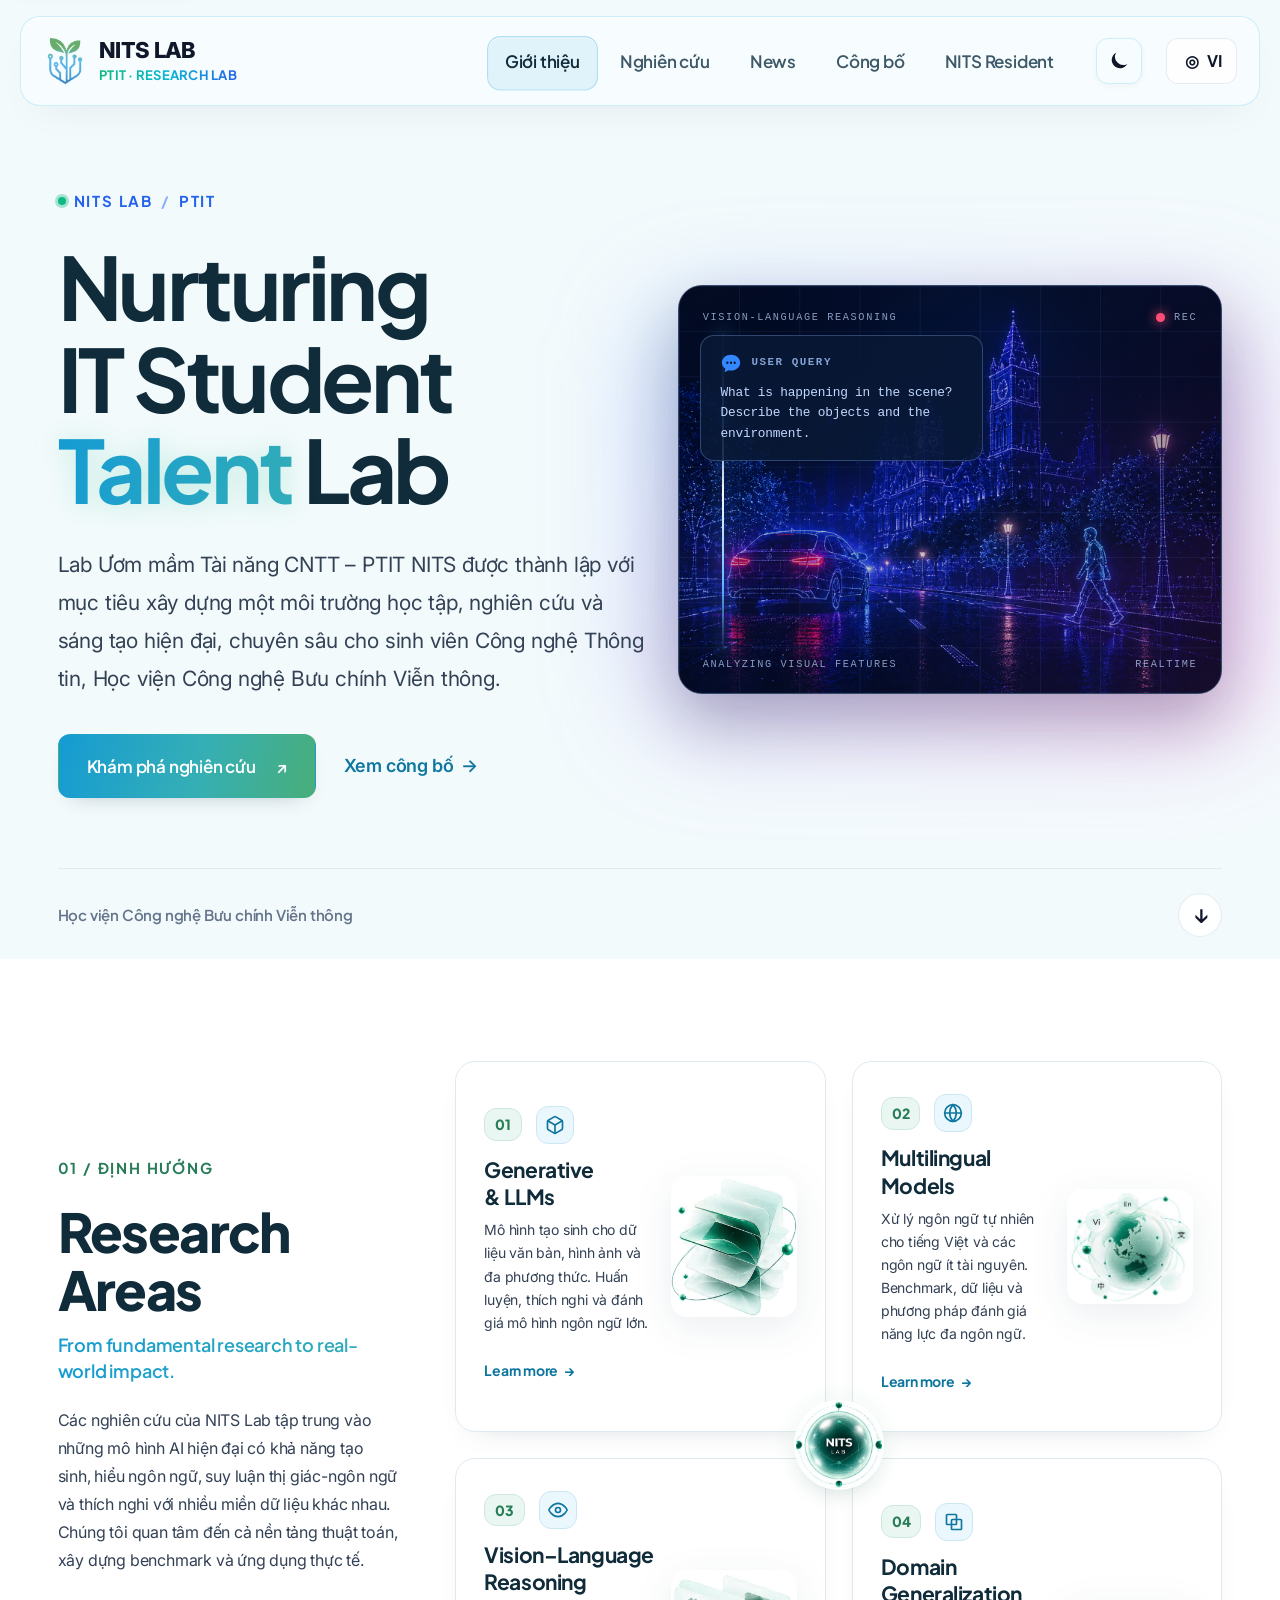
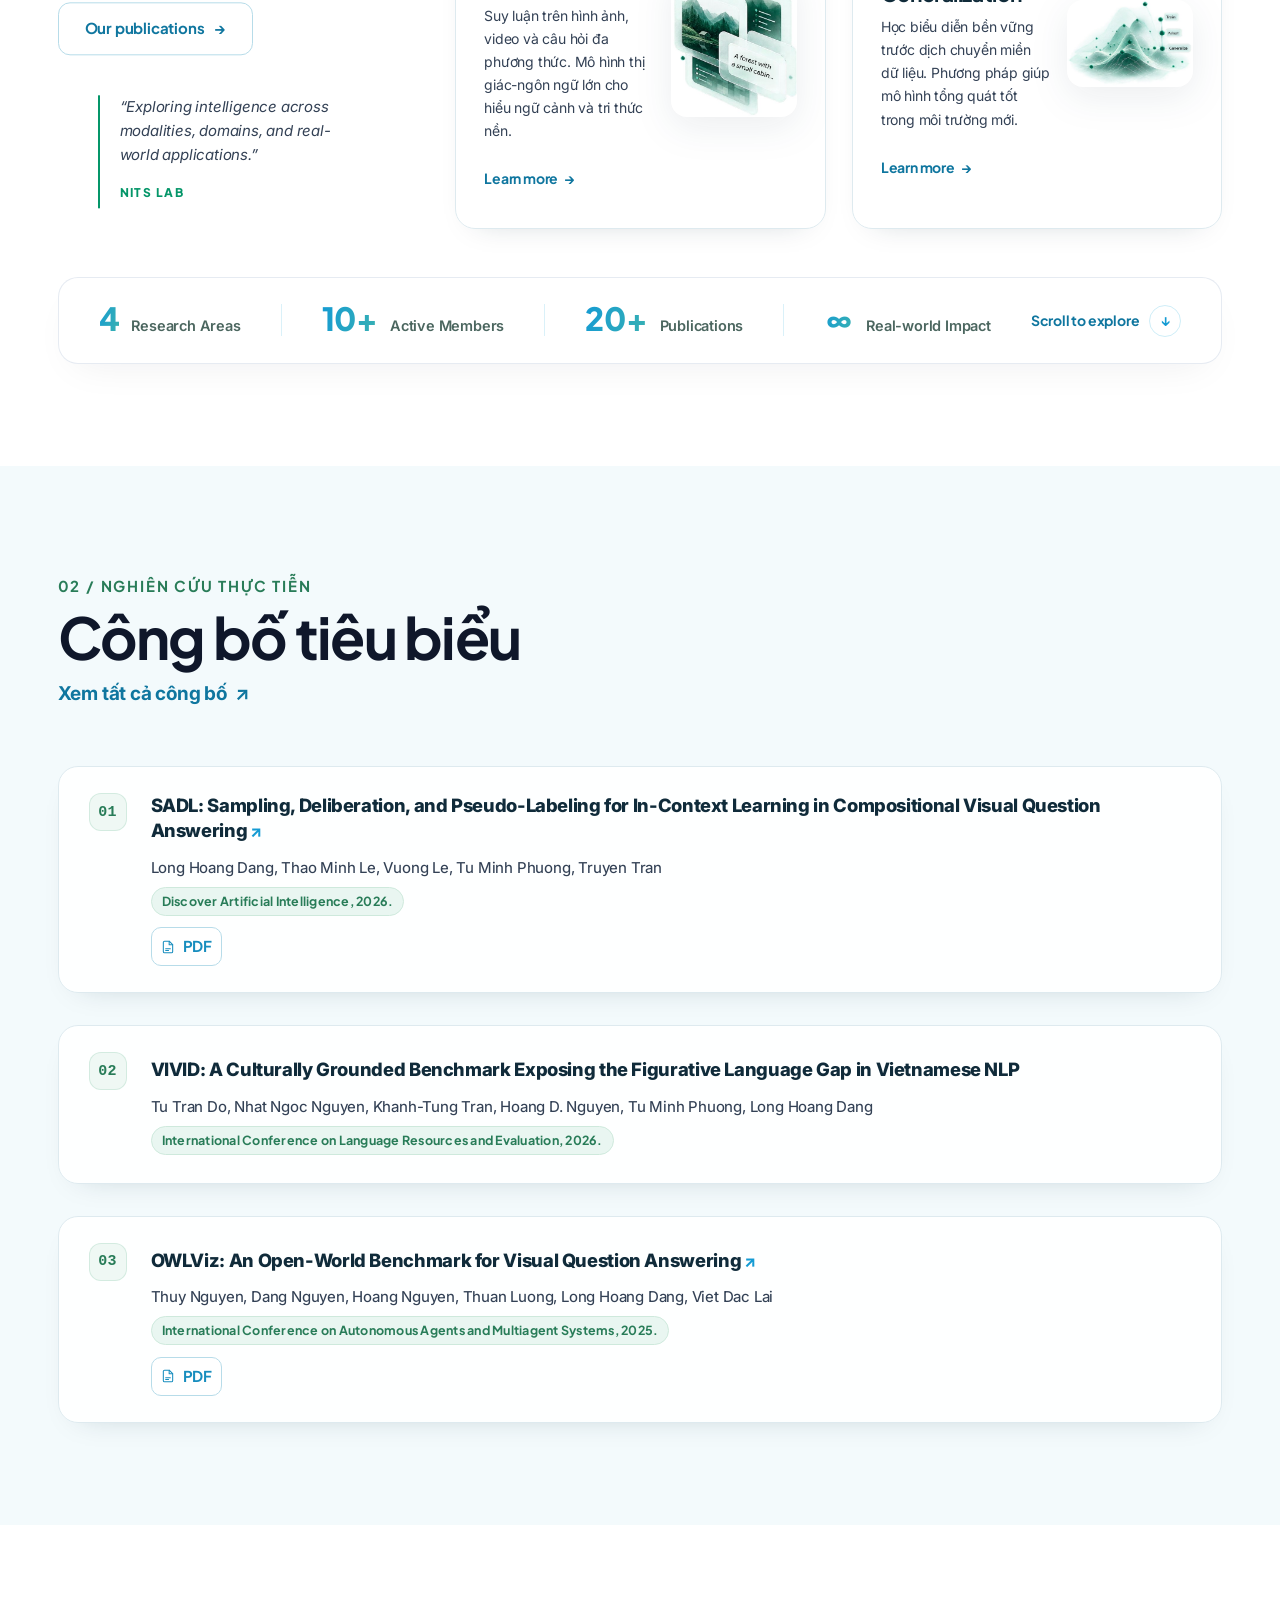
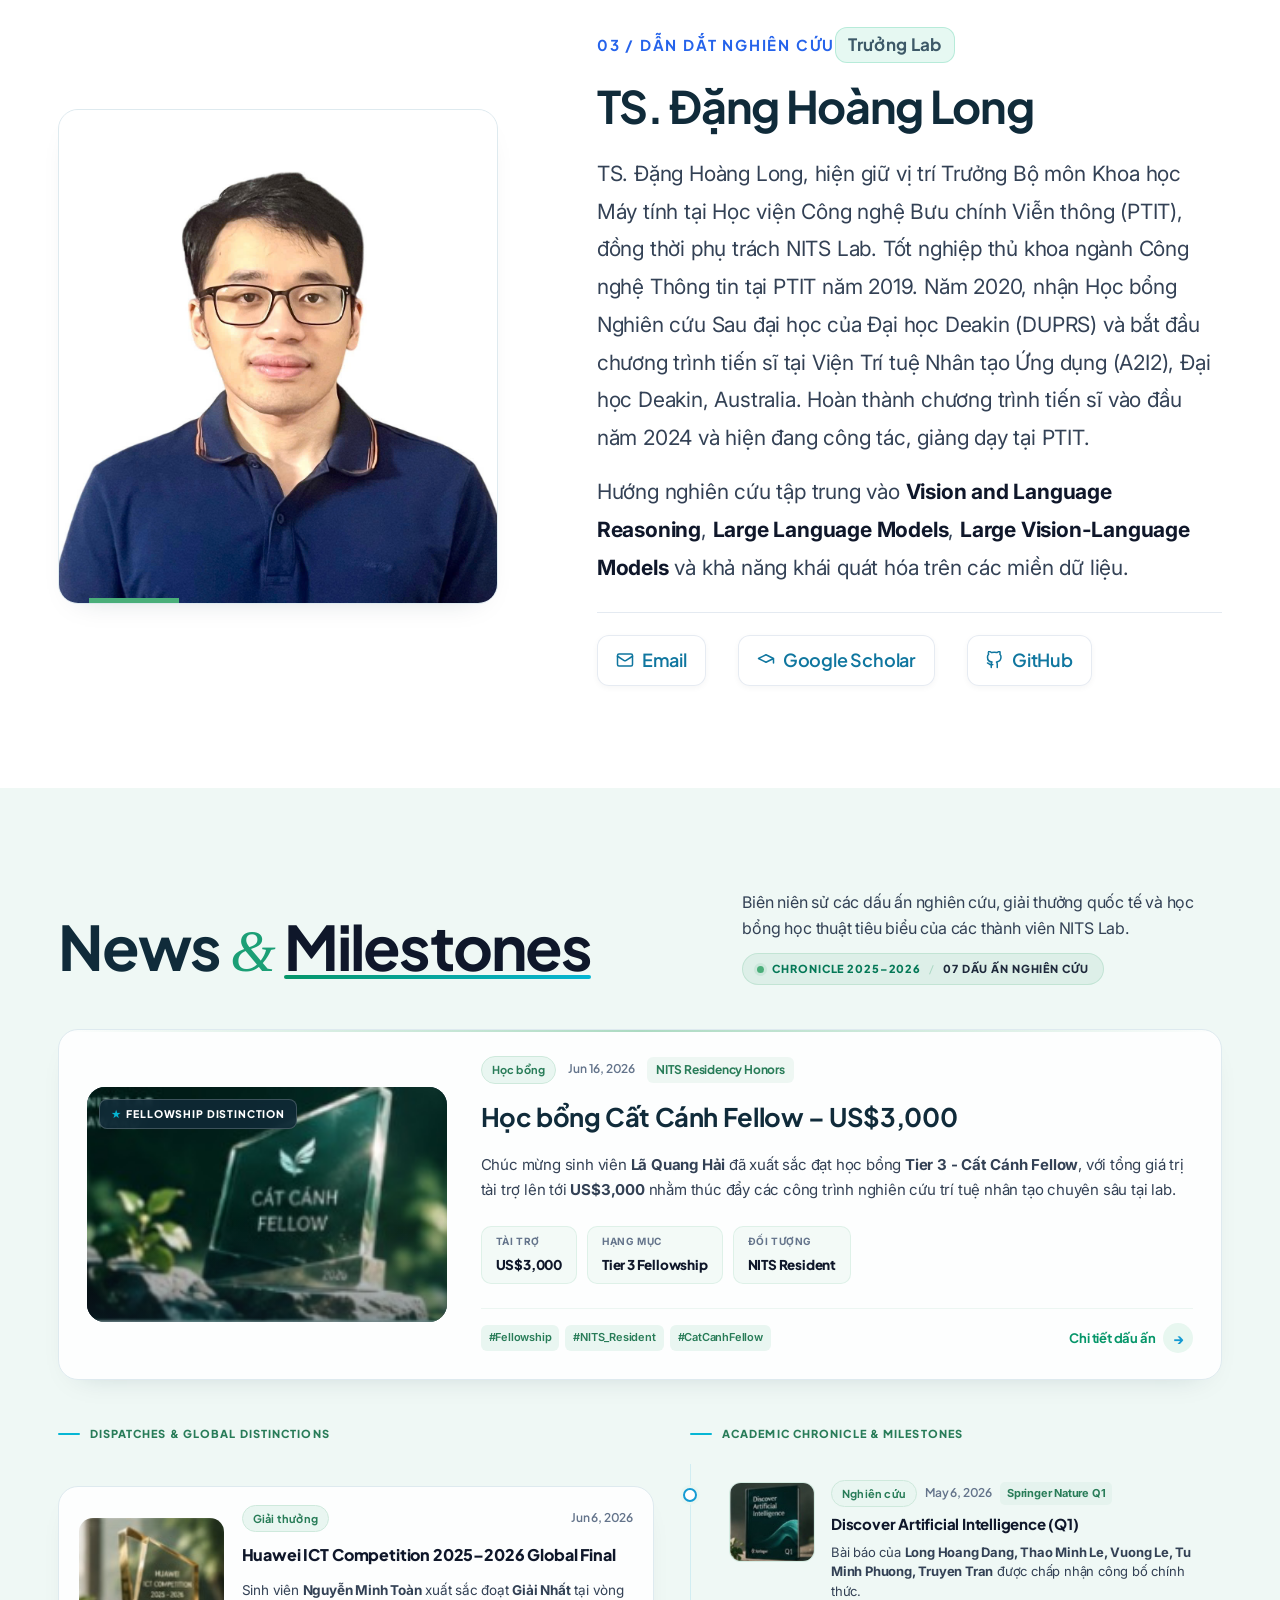
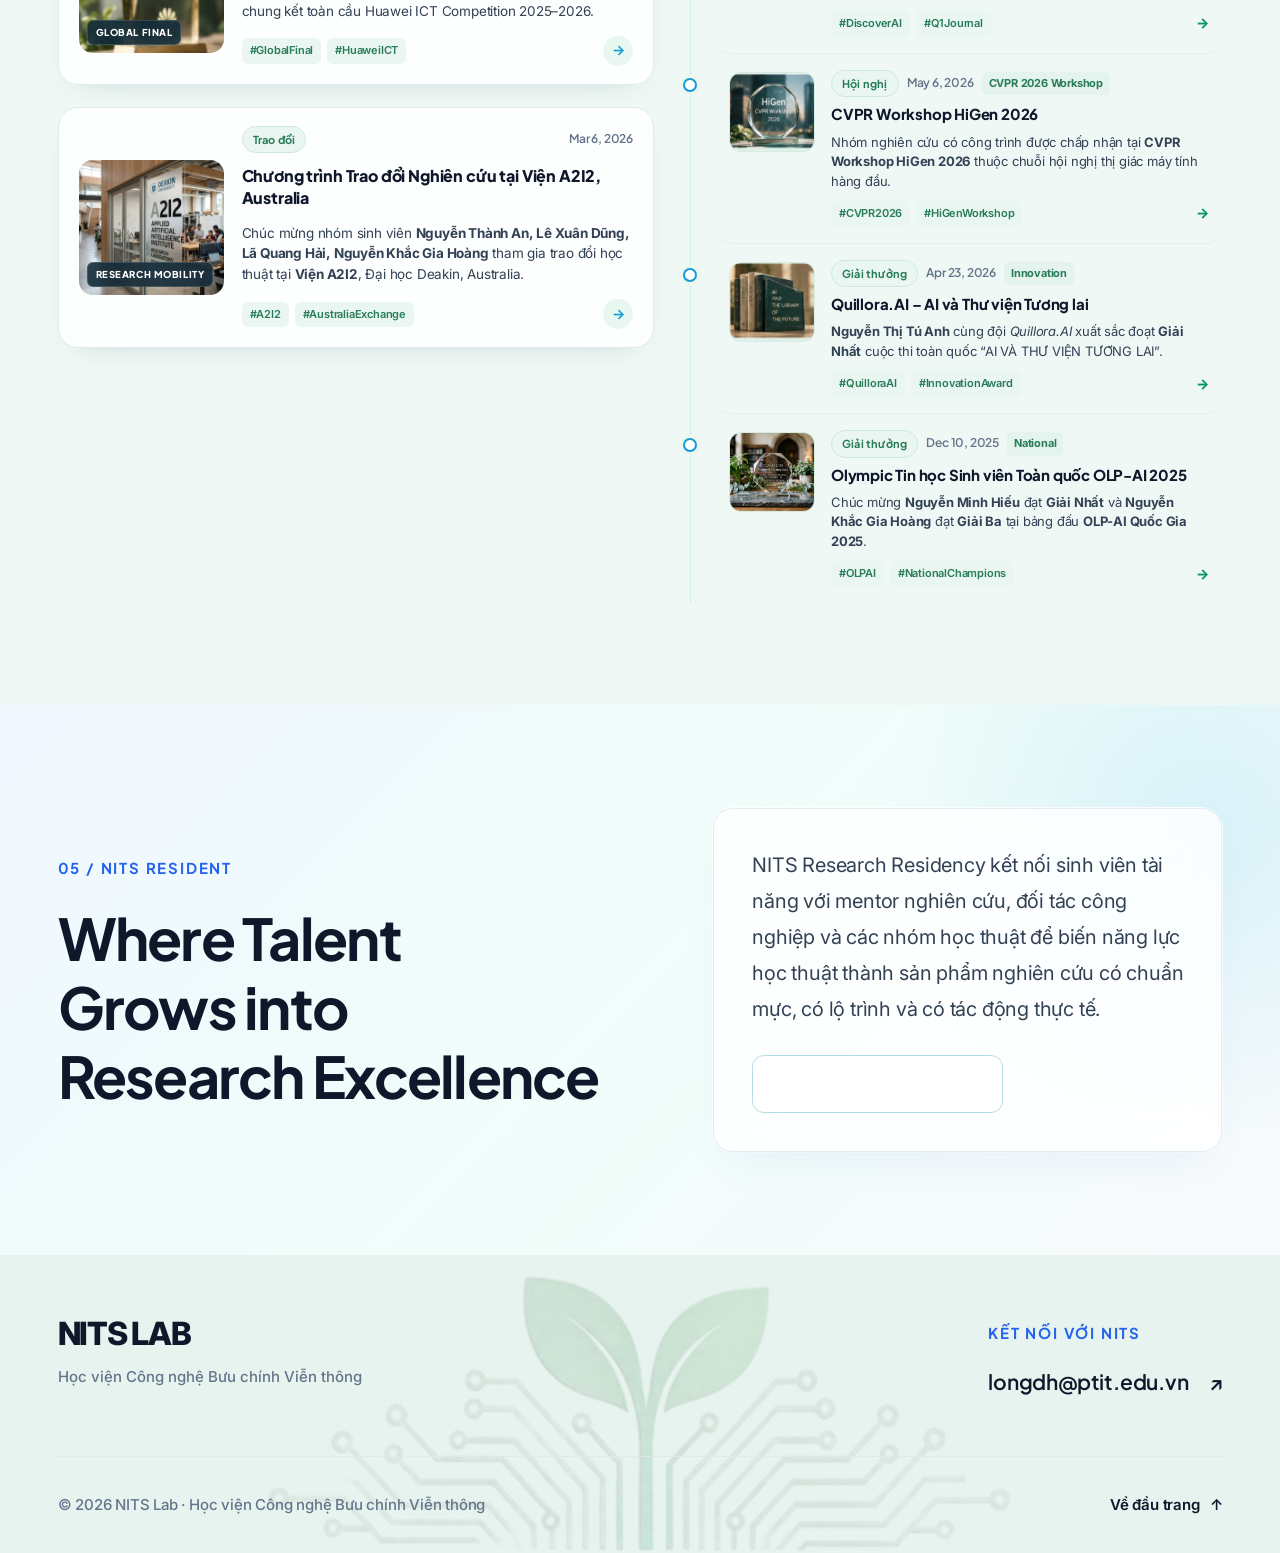
==== commit dceb2df0: "Implement dark mode theme toggle and update image sources for theme compatibility" ====
--- a/index.html
+++ b/index.html
@@ -6,29 +6,28 @@
     <title>NITS Lab | PTIT</title>
     <link rel="icon" type="image/png" href="assest/image/logo.png" />
     <meta name="description" content="Website giới thiệu NITS Lab tại Học viện Công nghệ Bưu chính Viễn thông." />
+    <script>
+      (() => {
+        try {
+          const savedTheme = localStorage.getItem('nits-theme');
+          const theme = savedTheme || (matchMedia('(prefers-color-scheme: dark)').matches ? 'dark' : 'light');
+          document.documentElement.dataset.theme = theme;
+          document.documentElement.style.colorScheme = theme;
+        } catch (_) {}
+      })();
+    </script>
     <link rel="preconnect" href="https://fonts.googleapis.com" />
     <link rel="preconnect" href="https://fonts.gstatic.com" crossorigin />
     <link href="https://fonts.googleapis.com/css2?family=Plus+Jakarta+Sans:wght@400;500;600;700&family=Inter:wght@400;500;600;700;800&display=swap" rel="stylesheet" />
     <link rel="stylesheet" href="assest/home.css" />
     <link rel="stylesheet" href="assest/glass.css" />
-    <script>
-      (function(){
-        try {
-          var saved = localStorage.getItem('nits-theme');
-          var theme = saved || (window.matchMedia('(prefers-color-scheme: dark)').matches ? 'dark' : 'light');
-          document.documentElement.setAttribute('data-theme', theme);
-        } catch(e){}
-      })();
-    </script>
   </head>
   <body class="home glass-site">
-    <div class="cursor-spotlight" id="cursor-spotlight" aria-hidden="true"></div>
-    <div class="cursor-dot" id="cursor-dot" aria-hidden="true"></div>
     <a class="skip-link" href="#main-content">Đến nội dung chính</a>
     <header class="site-header">
       <div class="container header-inner">
         <a class="brand" href="#about" aria-label="NITS Lab home">
-          <img class="brand-logo" src="assest/image/nits.png" alt="NITS Lab Logo" width="509" height="601" />
+          <img class="brand-logo" src="assest/image/nits.png" alt="" width="509" height="601" />
           <div class="brand-text">
             <span class="abbr">NITS LAB</span>
             <span class="full">PTIT · Research Lab</span>
@@ -43,26 +42,20 @@
           <a href="resident.html">NITS Resident</a>
         </nav>
 
-        <div class="header-controls">
-          <button class="theme-toggle" id="theme-toggle" type="button" aria-label="Chuyển chế độ sáng/tối" title="Chuyển chế độ sáng/tối">
-            <span class="theme-icon theme-icon-sun" aria-hidden="true">
-              <svg width="18" height="18" viewBox="0 0 24 24" fill="none" stroke="currentColor" stroke-width="2" stroke-linecap="round" stroke-linejoin="round"><circle cx="12" cy="12" r="5"></circle><line x1="12" y1="1" x2="12" y2="3"></line><line x1="12" y1="21" x2="12" y2="23"></line><line x1="4.22" y1="4.22" x2="5.64" y2="5.64"></line><line x1="18.36" y1="18.36" x2="19.78" y2="19.78"></line><line x1="1" y1="12" x2="3" y2="12"></line><line x1="21" y1="12" x2="23" y2="12"></line><line x1="4.22" y1="19.78" x2="5.64" y2="18.36"></line><line x1="18.36" y1="5.64" x2="19.78" y2="4.22"></line></svg>
-            </span>
-            <span class="theme-icon theme-icon-moon" aria-hidden="true">
-              <svg width="18" height="18" viewBox="0 0 24 24" fill="none" stroke="currentColor" stroke-width="2" stroke-linecap="round" stroke-linejoin="round"><path d="M21 12.79A9 9 0 1 1 11.21 3 7 7 0 0 0 21 12.79z"></path></svg>
-            </span>
-          </button>
-
-          <button class="lang-toggle" type="button" data-lang-switcher data-vi-href="index.html" data-en-href="index-en.html" aria-label="Switch to English" title="Switch to English">
-            <span aria-hidden="true">◎</span>
-            <span>VI</span>
-          </button>
-        </div>
-
         <button data-open-label="Mở menu" data-close-label="Đóng menu" class="nav-toggle" type="button" aria-label="Mở menu" aria-expanded="false" aria-controls="main-nav">
           <span></span>
           <span></span>
           <span></span>
+        </button>
+
+        <button id="theme-toggle" class="theme-toggle" type="button" aria-label="Bật chế độ tối" title="Bật chế độ tối">
+          <svg class="theme-icon-moon" viewBox="0 0 24 24" aria-hidden="true"><path d="M21 15.2A9 9 0 0 1 8.8 3a9 9 0 1 0 12.2 12.2Z" /></svg>
+          <svg class="theme-icon-sun" viewBox="0 0 24 24" aria-hidden="true"><circle cx="12" cy="12" r="4" /><path d="M12 2v2M12 20v2M4.93 4.93l1.42 1.42M17.66 17.66l1.41 1.41M2 12h2M20 12h2M4.93 19.07l1.42-1.42M17.66 6.34l1.41-1.41" /></svg>
+        </button>
+
+        <button class="lang-toggle" type="button" data-lang-switcher data-vi-href="index.html" data-en-href="index-en.html" aria-label="Switch to English" title="Switch to English">
+          <span aria-hidden="true">◎</span>
+          <span>VI</span>
         </button>
       </div>
     </header>
@@ -79,172 +72,44 @@
           </div>
         </div>
         <div class="hero-visual-stack">
-          <div class="hero-art liquid-card hero-entry interactive-orbit" role="group" aria-label="Sơ đồ nghiên cứu lượng tử tương tác">
-            <div class="art-corner art-corner--top"></div>
-            <div class="art-corner art-corner--bottom"></div>
-            <div class="art-label"><span class="live-beacon"></span> NITS / QUANTUM ORBITAL</div>
-            
-            <svg aria-hidden="true" class="orbital" viewBox="0 0 620 620" fill="none" focusable="false">
-              <defs>
-                <pattern id="dot-grid" width="24" height="24" patternUnits="userSpaceOnUse">
-                  <circle cx="1" cy="1" r="1.2" fill="#0ea5e9" opacity=".2"/>
-                </pattern>
-                <radialGradient id="orbit-glow" cx="50%" cy="50%" r="50%">
-                  <stop offset="0%" stop-color="#38bdf8" stop-opacity="0.35"/>
-                  <stop offset="40%" stop-color="#06b6d4" stop-opacity="0.18"/>
-                  <stop offset="70%" stop-color="#10b981" stop-opacity="0.08"/>
-                  <stop offset="100%" stop-color="#2563eb" stop-opacity="0"/>
-                </radialGradient>
-                <radialGradient id="core-glow-grad" cx="50%" cy="50%" r="50%">
-                  <stop offset="0%" stop-color="#ffffff" stop-opacity="0.95"/>
-                  <stop offset="50%" stop-color="#e0f2fe" stop-opacity="0.9"/>
-                  <stop offset="85%" stop-color="#7dd3fc" stop-opacity="0.5"/>
-                  <stop offset="100%" stop-color="#2563eb" stop-opacity="0.25"/>
-                </radialGradient>
-                <linearGradient id="beam-grad" x1="0%" y1="0%" x2="100%" y2="100%">
-                  <stop offset="0%" stop-color="#10b981" stop-opacity="0.8"/>
-                  <stop offset="50%" stop-color="#06b6d4" stop-opacity="0.95"/>
-                  <stop offset="100%" stop-color="#2563eb" stop-opacity="0.8"/>
-                </linearGradient>
-                <filter id="mint-bloom" x="-20%" y="-20%" width="140%" height="140%">
-                  <feGaussianBlur stdDeviation="6" result="blur"/>
-                  <feMerge>
-                    <feMergeNode in="blur"/>
-                    <feMergeNode in="SourceGraphic"/>
-                  </feMerge>
-                </filter>
-                <filter id="intense-glow" x="-30%" y="-30%" width="160%" height="160%">
-                  <feGaussianBlur stdDeviation="10" result="blur2"/>
-                  <feMerge>
-                    <feMergeNode in="blur2"/>
-                    <feMergeNode in="SourceGraphic"/>
-                  </feMerge>
-                </filter>
-              </defs>
-
-              <!-- Background pattern & atmospheric nebula -->
-              <rect width="620" height="620" fill="url(#dot-grid)"/>
-              <circle cx="310" cy="310" r="295" fill="url(#orbit-glow)"/>
-
-              <!-- Pulsing Sonar Radiance Waves -->
-              <g class="sonar-waves">
-                <circle class="sonar-wave sonar-wave-1" cx="310" cy="310" r="80" stroke="#38bdf8" stroke-width="1.6" fill="none"/>
-                <circle class="sonar-wave sonar-wave-2" cx="310" cy="310" r="140" stroke="#06b6d4" stroke-width="1.3" fill="none"/>
-                <circle class="sonar-wave sonar-wave-3" cx="310" cy="310" r="200" stroke="#10b981" stroke-width="1" fill="none"/>
-              </g>
-
-              <!-- Technical Astrolabe Gauges -->
-              <g stroke="#0ea5e9" opacity=".22">
-                <path d="M310 16V604M16 310H604"/>
-                <circle cx="310" cy="310" r="275" stroke-dasharray="2 10" stroke-width="1"/>
-                <circle cx="310" cy="310" r="225" stroke-dasharray="3 8" stroke-width="1"/>
-                <circle cx="310" cy="310" r="150" stroke-dasharray="2 6" stroke-width="1"/>
-              </g>
-
-              <!-- Outer Spinning Radar Scanner Ring (Clockwise) -->
-              <g class="radar-scanner-ring">
-                <circle cx="310" cy="310" r="262" stroke="url(#beam-grad)" stroke-width="2.2" stroke-dasharray="45 170 65 110" opacity=".7" filter="url(#mint-bloom)"/>
-              </g>
-
-              <!-- Counter-Spinning Technical Tick Ring -->
-              <g class="counter-spin-ring">
-                <circle cx="310" cy="310" r="242" stroke="#2563eb" stroke-width="1.2" stroke-dasharray="4 16" opacity=".4"/>
-              </g>
-
-              <!-- Central Rotating Orbital System -->
-              <g class="orbit-rotator">
-                <g class="orbit-lines" stroke-width="1.4">
-                  <ellipse class="orbit-track track-1" cx="310" cy="310" rx="252" ry="110" transform="rotate(-35 310 310)" stroke="#2563eb" opacity=".6"/>
-                  <ellipse class="orbit-track track-2" cx="310" cy="310" rx="252" ry="110" transform="rotate(35 310 310)" stroke="#06b6d4" opacity=".65"/>
-                  <ellipse class="orbit-track track-3" cx="310" cy="310" rx="252" ry="110" transform="rotate(90 310 310)" stroke="#10b981" opacity=".6"/>
-                  <ellipse class="orbit-track track-4" cx="310" cy="310" rx="228" ry="142" transform="rotate(-40 310 310)" stroke="#38bdf8" opacity=".45" stroke-dasharray="8 6"/>
-                  <ellipse class="orbit-track track-5" cx="310" cy="310" rx="228" ry="142" transform="rotate(40 310 310)" stroke="#34d399" opacity=".45" stroke-dasharray="8 6"/>
-                </g>
-
-                <!-- Synaptic energy beams connecting nodes -->
-                <g class="synaptic-beams" stroke="url(#beam-grad)" stroke-width="1.4" stroke-dasharray="4 8" opacity=".8">
-                  <line x1="310" y1="310" x2="119" y2="452" />
-                  <line x1="310" y1="310" x2="465" y2="443" />
-                  <line x1="310" y1="310" x2="310" y2="63" />
-                  <line x1="310" y1="310" x2="520" y2="220" />
-                  <line x1="310" y1="310" x2="95" y2="171" />
-                </g>
-
-                <!-- Orbiting Quantum Nodes with Multi-Spectrum Glow -->
-                <g class="orbit-nodes">
-                  <g class="node-group node-1" transform="translate(119, 452)">
-                    <circle r="14" fill="#06b6d4" opacity=".25" class="node-pulse"/>
-                    <circle r="8" fill="#06b6d4" filter="url(#intense-glow)"/>
-                    <circle r="4" fill="#ffffff"/>
-                  </g>
-                  <g class="node-group node-2" transform="translate(465, 443)">
-                    <circle r="12" fill="#2563eb" opacity=".25" class="node-pulse"/>
-                    <circle r="7" fill="#2563eb" filter="url(#intense-glow)"/>
-                    <circle r="3.5" fill="#ffffff"/>
-                  </g>
-                  <g class="node-group node-3" transform="translate(310, 63)">
-                    <circle r="15" fill="#10b981" opacity=".25" class="node-pulse"/>
-                    <circle r="8.5" fill="#10b981" filter="url(#intense-glow)"/>
-                    <circle r="4" fill="#ffffff"/>
-                  </g>
-                  <g class="node-group node-4" transform="translate(520, 220)">
-                    <circle r="10" fill="#38bdf8" opacity=".3"/>
-                    <circle r="6" fill="#38bdf8"/>
-                    <circle r="2.5" fill="#ffffff"/>
-                  </g>
-                  <g class="node-group node-5" transform="translate(95, 171)">
-                    <circle r="10" fill="#059669" opacity=".3"/>
-                    <circle r="5.5" fill="#059669"/>
-                    <circle r="2" fill="#6ee7b7"/>
-                  </g>
-                  <g class="node-group node-6" transform="translate(310, 557)">
-                    <circle r="11" fill="#3b82f6" opacity=".2"/>
-                    <circle r="5.5" fill="#3b82f6"/>
-                    <circle r="2" fill="#ffffff"/>
-                  </g>
-                </g>
-
-                <!-- Center Core Multi-layered Sphere -->
-                <g class="center-core-sphere">
-                  <circle cx="310" cy="310" r="70" stroke="#06b6d4" stroke-width="1.6" stroke-dasharray="6 8" opacity=".7" class="core-outer-ring"/>
-                  <circle cx="310" cy="310" r="58" fill="url(#core-glow-grad)" stroke="#2563eb" stroke-width="2" stroke-opacity=".5" filter="url(#mint-bloom)"/>
-                  <circle cx="310" cy="310" r="46" fill="none" stroke="#38bdf8" stroke-width="1.2" stroke-dasharray="4 4" opacity=".8"/>
-                </g>
-              </g>
-            </svg>
-
-            <!-- Center Core Holographic Typography -->
-            <div class="art-core">
-              <span class="core-title">NITS</span>
-              <span class="core-sub">LAB</span>
-              <span class="core-badge">AI RESEARCH</span>
-            </div>
-
-            <!-- Floating Interactive Scientific Badges -->
-            <a class="orbit-tag orbit-tag--one float-anim-1" data-orbit-focus="language" href="#research-language">
-              <span class="tag-sparkle">✦</span> Language <span class="tag-arrow" aria-hidden="true">↗</span>
-            </a>
-            <a class="orbit-tag orbit-tag--two float-anim-2" data-orbit-focus="vision" href="#research-vision">
-              <span class="tag-sparkle">✦</span> Vision <span class="tag-arrow" aria-hidden="true">↗</span>
-            </a>
-            <a class="orbit-tag orbit-tag--three float-anim-3" data-orbit-focus="reasoning" href="#research-vision">
-              <span class="tag-sparkle">✦</span> Reasoning <span class="tag-arrow" aria-hidden="true">↗</span>
-            </a>
-
-            <!-- Additional dynamic floating scientific badges -->
-            <div class="orbit-chip orbit-chip--top float-anim-4">
-              <span class="chip-dot"></span> Generative AI
-            </div>
-            <div class="orbit-chip orbit-chip--bottom float-anim-5">
-              <span class="chip-sparkle">⚡</span> Multimodal SOTA
-            </div>
-
-            <div class="art-caption" aria-hidden="true">
-              <span>GENERATIVE &amp; LLMs</span>
-              <span class="caption-pulse">◉ SOTA BENCHMARK</span>
-              <span>VISION–LANGUAGE</span>
-            </div>
-          </div>
+          <section class="vision-demo-wrap hero-entry" aria-label="Minh họa suy luận thị giác và ngôn ngữ">
+            <div class="vision-demo-glow" aria-hidden="true"></div>
+            <div class="vision-demo" data-vision-demo data-step="query" aria-live="polite">
+              <img class="vision-scene" src="test_img/Unknown-8.png" data-light-src="test_img/Unknown-8.png" data-dark-src="test_img/Unknown-9.png" width="1448" height="1086" alt="Một chiếc ô tô và người đi bộ trên đường phố về đêm" fetchpriority="high" />
+              <div class="vision-shade" aria-hidden="true"></div>
+              <div class="vision-grid" aria-hidden="true"></div>
+              <div class="vision-hud-top"><span>Vision-language reasoning</span><span class="vision-record">REC</span></div>
+              <div class="vision-hud-bottom"><span data-demo-status>Receiving user query</span><span>Realtime</span></div>
+
+              <article class="vision-phase vision-query-card">
+                <div class="vision-query-label">
+                  <svg viewBox="0 0 24 24" fill="currentColor" aria-hidden="true"><path d="M12 3C6.5 3 2 6.8 2 11.5c0 2.7 1.5 5.1 3.9 6.7L5 22l4.2-2.1c.9.2 1.8.3 2.8.3 5.5 0 10-3.8 10-8.6S17.5 3 12 3Zm-4 10a1.3 1.3 0 1 1 0-2.6A1.3 1.3 0 0 1 8 13Zm4 0a1.3 1.3 0 1 1 0-2.6A1.3 1.3 0 0 1 12 13Zm4 0a1.3 1.3 0 1 1 0-2.6A1.3 1.3 0 0 1 16 13Z" /></svg>
+                  User query
+                </div>
+                <p>What is happening in the scene?<br />Describe the objects and the environment.</p>
+              </article>
+
+              <div class="vision-scan-line" aria-hidden="true"></div>
+              <div class="vision-phase vision-detect" aria-hidden="true">
+                <div class="vision-box vision-box--car" data-label="object 0.93"></div>
+                <div class="vision-box vision-box--person" data-label="track 0.87"></div>
+              </div>
+            </div>
+
+            <article class="vision-output-card" aria-live="polite">
+              <div class="vision-output-label">
+                <svg viewBox="0 0 24 24" fill="currentColor" aria-hidden="true"><path d="M12 1.5c.6 5.3 3.2 7.9 8.5 8.5-5.3.6-7.9 3.2-8.5 8.5-.6-5.3-3.2-7.9-8.5-8.5C8.8 9.4 11.4 6.8 12 1.5Zm7.5 0c.2 1.8 1.2 2.8 3 3-1.8.2-2.8 1.2-3 3-.2-1.8-1.2-2.8-3-3 1.8-.2 2.8-1.2 3-3Z" /></svg>
+                Reasoning output
+              </div>
+              <p>A car is driving on a wet city road while a pedestrian crosses the street.</p>
+              <div class="vision-concepts">
+                <div class="vision-concept-title">Retrieved concepts</div>
+                <div class="vision-metric" style="--metric-color: #3388ff; --metric-width: 93%"><i class="vision-dot"></i><span>object (car)</span><span>0.93</span><span class="vision-bar"><i></i></span></div>
+                <div class="vision-metric" style="--metric-color: #ff8b16; --metric-width: 87%"><i class="vision-dot"></i><span>track (person)</span><span>0.87</span><span class="vision-bar"><i></i></span></div>
+              </div>
+            </article>
+          </section>
+
         </div>
       </div>
       <div class="container hero-foot"><span>Học viện Công nghệ Bưu chính Viễn thông</span><a href="#research" aria-label="Khám phá nghiên cứu"><span aria-hidden="true">↓</span></a></div>
@@ -277,10 +142,6 @@
                 <img src="assest/image/research/research-nucleus.jpg" alt="" class="nexus-core-img" />
               </div>
               <!-- Connector Pill Badges -->
-              <span class="nexus-badge badge-generate" data-target="research-generative">Generate</span>
-              <span class="nexus-badge badge-understand" data-target="research-language">Understand</span>
-              <span class="nexus-badge badge-reason" data-target="research-vision">Reason</span>
-              <span class="nexus-badge badge-generalize" data-target="research-domain">Generalize</span>
             </div>
 
             <!-- 2x2 Connected Glass Cards -->
@@ -399,7 +260,7 @@
           <p class="publication-authors">Long Hoang Dang, Thao Minh Le, Vuong Le, Tu Minh Phuong, Truyen Tran</p>
           <p class="publication-venue">Discover Artificial Intelligence, 2026.</p>
           <div class="publication-links">
-            <a href="https://link.springer.com/content/pdf/10.1007/s44163-026-01411-z_reference.pdf">PDF <span aria-hidden="true">↗</span></a>
+            <a href="https://link.springer.com/content/pdf/10.1007/s44163-026-01411-z_reference.pdf"><svg aria-hidden="true" viewBox="0 0 24 24" fill="none" stroke="currentColor" stroke-width="1.8" stroke-linecap="round" stroke-linejoin="round"><path d="M14 2H6a2 2 0 0 0-2 2v16a2 2 0 0 0 2 2h12a2 2 0 0 0 2-2V8z"></path><path d="M14 2v6h6"></path><path d="M8 15h8M8 18h5"></path></svg>PDF</a>
           </div>
         </div></article>
         
@@ -414,7 +275,7 @@
           <p class="publication-authors">Thuy Nguyen, Dang Nguyen, Hoang Nguyen, Thuan Luong, Long Hoang Dang, Viet Dac Lai</p>
           <p class="publication-venue">International Conference on Autonomous Agents and Multiagent Systems, 2025.</p>
           <div class="publication-links">
-            <a href="https://arxiv.org/pdf/2503.07631">PDF <span aria-hidden="true">↗</span></a>
+            <a href="https://arxiv.org/pdf/2503.07631"><svg aria-hidden="true" viewBox="0 0 24 24" fill="none" stroke="currentColor" stroke-width="1.8" stroke-linecap="round" stroke-linejoin="round"><path d="M14 2H6a2 2 0 0 0-2 2v16a2 2 0 0 0 2 2h12a2 2 0 0 0 2-2V8z"></path><path d="M14 2v6h6"></path><path d="M8 15h8M8 18h5"></path></svg>PDF</a>
           </div>
         </div></article>
       </div></div>
@@ -720,7 +581,7 @@
               động thực tế.</p><a class="button button-light" href="resident.html">Khám phá chương trình <span aria-hidden="true">↗</span></a></div>
     </div></section>
     </main>
-    <footer class="site-footer"><div class="container"><div class="footer-main"><a class="footer-wordmark" href="#about">NITS LAB<span>Học viện Công nghệ Bưu chính Viễn thông</span></a><div class="footer-contact"><span class="eyebrow">Kết nối với NITS</span><a href="mailto:longdh@ptit.edu.vn">longdh@ptit.edu.vn <span aria-hidden="true">↗</span></a></div></div><div class="footer-bottom"><p>&copy; 2026 NITS Lab &middot; Học viện Công nghệ Bưu chính Viễn thông</p><a href="#about">Về đầu trang <span aria-hidden="true">↑</span></a></div></div></footer>
+    <footer class="site-footer site-footer--watermark"><div class="container"><div class="footer-main"><a class="footer-wordmark" href="#about">NITS LAB<span>Học viện Công nghệ Bưu chính Viễn thông</span></a><div class="footer-contact"><span class="eyebrow">Kết nối với NITS</span><a href="mailto:longdh@ptit.edu.vn">longdh@ptit.edu.vn <span aria-hidden="true">↗</span></a></div></div><div class="footer-bottom"><p>&copy; 2026 NITS Lab &middot; Học viện Công nghệ Bưu chính Viễn thông</p><a href="#about">Về đầu trang <span aria-hidden="true">↑</span></a></div></div></footer>
     <script src="assest/home.js" defer></script>
     <script src="assest/glass.js" defer></script>
     <script src="assest/lang-switcher.js" defer></script>
--- a/assest/glass.css
+++ b/assest/glass.css
@@ -1,79 +1,117 @@
-/* ==========================================================================
-   NITS Modern Liquid Glass System & Interactive Component Engine
-   Harmonized with Logo Identity: Sprout Emerald + Synaptic Cyan + Circuit Blue
-   Strictly complies with modern-ui-ux Skill standards:
-   - Elevated multi-tiered surface hierarchy (Light & Dark modes)
-   - Hairline borders (1px) with subtle ambient light reflections
-   - High-contrast typography & tabular figures
-   - Micro-interactions, spotlight sheens, and 3D perspective physics
-   ========================================================================== */
-
+/* PTIT NITS color system: Navy foundation, Cyan interaction, Green research.
+   Loaded after home.css by all six static pages. */
 :root {
-  /* Typography scale */
-  --text-body: clamp(1.0625rem, 0.35vw + 1rem, 1.1875rem);
-  --text-body-lg: clamp(1.125rem, 0.45vw + 1rem, 1.25rem);
-  --text-small: 0.9375rem;
-  --text-meta: 0.875rem;
-  --text-caption: 0.8125rem;
-  --text-display: clamp(3.5rem, 6.2vw, 5.8rem);
-  --text-heading: clamp(2.5rem, 4.2vw, 3.6rem);
-  --text-subheading: clamp(1.5rem, 1.8vw, 1.85rem);
-  --text-nav: 1rem;
-  --text-button: 1rem;
+  /* Primitive brand tokens — PTIT_NITS_Color_System.docx */
+  --brand-cyan: #159BD3;
+  --brand-cyan-strong: #0F769F;
+  --brand-green: #49AE79;
+  --brand-green-strong: #287C58;
+  --brand-mint: #BFE5D2;
+  --brand-navy: #102B3A;
+  --brand-navy-soft: #123A43;
+  --brand-slate: #3D5968;
+  --brand-ice: #F3FAFC;
+  --brand-mint-white: #E9F6F1;
+
+  /* Premium Academic Tech section rhythm */
+  --section-bg-hero: #F3FAFC;
+  --section-bg-research: #FFFFFF;
+  --section-bg-publications: #F3FAFC;
+  --section-bg-leadership: #FFFFFF;
+  --section-bg-news: #EFF8F5;
+  --section-bg-residency: #F3FAFC;
+  --section-bg-footer: #E6F3EE;
+  --section-card-border: #DEEAEF;
+  --section-card-shadow: 0 12px 30px -22px rgba(16, 43, 58, 0.26);
+
+  /* Semantic tokens */
+  --color-background: #F3FAFC;
+  --color-surface: #FFFFFF;
+  --color-border: #DEEAEF;
+  --color-heading: var(--brand-navy);
+  --color-text: #3D5968;
+  --color-muted: #5E7480;
+  --color-action: var(--brand-cyan-strong);
+  --color-action-bright: var(--brand-cyan);
+  --color-research: var(--brand-green);
+  --color-research-strong: var(--brand-green-strong);
+  --brand-gradient: linear-gradient(105deg, #159BD3 0%, #35AFB5 55%, #49AE79 100%);
+
+  /* Legacy aliases kept for existing components */
+  --forest-950: #0B202B;
+  --forest-900: var(--brand-navy);
+  --forest-800: var(--brand-navy-soft);
+  --forest-700: var(--brand-green-strong);
+  --emerald-600: var(--brand-green);
+  --emerald-700: var(--brand-green-strong);
+  --emerald-500: var(--brand-cyan-strong);
+  --mint-400: var(--brand-mint);
+  --mint-300: #A9E4C8;
+  --mint-200: #CDEEDD;
+  --mint-100: var(--brand-mint-white);
+
+  /* Neutral colors */
+  --soft-mint-white: var(--brand-mint-white);
+  --white: #ffffff;
+  --dark-slate: var(--color-text);
+  --muted-green-gray: var(--color-muted);
+
+  --color-secondary: var(--color-action);
+  --color-mint: var(--brand-mint);
+
+  /* Typography scale — NOTICEABLY LARGER */
+  --font-heading: "Plus Jakarta Sans", -apple-system, BlinkMacSystemFont, sans-serif;
+  --font-body: "Inter", -apple-system, BlinkMacSystemFont, sans-serif;
+  --font-label: var(--font-heading);
+
+  --text-body: clamp(1.125rem, 0.4vw + 1rem, 1.25rem); /* 18–20px */
+  --text-body-lg: clamp(1.1875rem, 0.5vw + 1rem, 1.3125rem); /* 19–21px */
+  --text-small: 1rem; /* 16px */
+  --text-meta: 0.9375rem; /* 15px */
+  --text-caption: 0.875rem; /* 14px */
+  --text-display: clamp(3.75rem, 6.8vw, 6.25rem); /* 88–104px desktop, 50-60px mobile */
+  --text-heading: clamp(2.75rem, 4.5vw, 3.85rem); /* 52–64px desktop, 36-44px mobile */
+  --text-subheading: clamp(1.65rem, 2vw, 1.95rem); /* 28–32px */
+  --text-nav: 1.0625rem; /* 17–18px */
+  --text-button: 1.0625rem; /* 17–18px */
 
   /* Glass tokens */
+  --radius-sm: 12px;
+  --radius-md: 20px;
+  --radius-lg: 28px;
+  --glass-surface: var(--color-surface);
+  --glass-surface-dark: rgba(16, 42, 56, 0.86);
+  --glass-edge: var(--color-border);
+  --glass-edge-strong: #BFE5D2;
+  --glass-shadow: 0 10px 28px -20px rgba(16, 43, 58, 0.24);
+  --glass-shadow-hover: 0 16px 36px -20px rgba(16, 43, 58, 0.30);
   --glass-blur: 20px;
-  --glass-blur-sm: 12px;
-}
-
-/* ==========================================================================
-   Ambient Body Canvas & Mouse Spotlight System
-   ========================================================================== */
-.glass-site {
-  background-color: var(--color-background);
-  background-image: 
-    radial-gradient(ellipse 780px 650px at 88% 160px, rgba(14, 165, 233, 0.08), transparent 80%),
-    radial-gradient(ellipse 700px 650px at 8% 280px, rgba(16, 185, 129, 0.07), transparent 80%),
-    radial-gradient(ellipse 900px 750px at 50% 950px, rgba(37, 99, 235, 0.05), transparent 85%);
-  font-family: var(--font-body);
-  font-size: var(--text-body);
-  line-height: 1.75;
-  color: var(--color-text);
-  min-height: 100vh;
-}
-
-html[data-theme="dark"] .glass-site {
-  background-image: 
-    radial-gradient(ellipse 850px 700px at 85% 150px, rgba(37, 99, 235, 0.15), transparent 75%),
-    radial-gradient(ellipse 750px 750px at 10% 280px, rgba(16, 185, 129, 0.12), transparent 75%),
-    radial-gradient(ellipse 900px 800px at 50% 950px, rgba(6, 182, 212, 0.08), transparent 80%);
-}
-
-.glass-site h1, .glass-site h2, .glass-site h3 {
-  font-family: var(--font-heading);
-  font-weight: 700;
-  text-wrap: balance;
-  color: var(--color-heading);
-}
-.glass-site p { text-align: start; }
-.glass-site a, .glass-site button, .glass-site summary { -webkit-tap-highlight-color: transparent; }
-
-/* Dynamic Cursor Spotlight & Interactive Following Dot */
+  --button-radius: var(--radius-sm);
+
+  --duration-fast: 180ms;
+  --duration-component: 220ms;
+  --duration-reveal: 600ms;
+  --ease-spring: cubic-bezier(.2, .8, .2, 1.08);
+  --section-space: clamp(4.5rem, 8vw, 8rem);
+  --header-height: 88px;
+}
+
+/* Dynamic Interactive Cursor & Mouse-Following Spotlight — Softer, Ethereal Ambient */
 .cursor-spotlight {
   position: fixed;
   top: 0;
   left: 0;
-  width: 500px;
-  height: 500px;
+  width: 460px;
+  height: 460px;
   border-radius: 50%;
   pointer-events: none;
   z-index: 9990;
-  background: var(--spotlight-gradient);
+  background: radial-gradient(circle, rgba(134, 215, 177, 0.08) 0%, rgba(68, 170, 120, 0.02) 42%, transparent 70%);
   opacity: 0;
   transform: translate(-50%, -50%);
   transition: opacity 0.5s ease;
   will-change: transform;
-  filter: blur(32px);
+  filter: blur(28px);
 }
 
 .cursor-dot {
@@ -83,8 +121,8 @@
   width: 8px;
   height: 8px;
   border-radius: 50%;
-  background: var(--nits-blue-500);
-  box-shadow: 0 0 0 3px rgba(56, 189, 248, 0.28), 0 0 12px rgba(6, 182, 212, 0.45);
+  background: rgba(68, 170, 120, 0.45);
+  box-shadow: 0 0 0 3px rgba(134, 215, 177, 0.22), 0 0 8px rgba(134, 215, 177, 0.35);
   pointer-events: none;
   z-index: 9999;
   opacity: 0;
@@ -93,21 +131,21 @@
   will-change: transform;
 }
 .cursor-dot.is-hovered {
-  background: var(--nits-cyan-400);
-  box-shadow: 0 0 0 6px rgba(56, 189, 248, 0.35), 0 0 18px rgba(16, 185, 129, 0.5);
+  background: rgba(68, 170, 120, 0.65);
+  box-shadow: 0 0 0 6px rgba(134, 215, 177, 0.28), 0 0 14px rgba(134, 215, 177, 0.45);
 }
 
 @media (prefers-reduced-motion: reduce), (pointer: coarse) {
-  .cursor-spotlight, .cursor-dot { display: none !important; }
-}
-
-/* ==========================================================================
-   Interactive Card System: Soft Dynamic Border Spotlight Ray & Sheen
-   ========================================================================== */
+  .cursor-spotlight, .cursor-dot {
+    display: none !important;
+  }
+}
+
+/* Interactive Card System: Soft Dynamic Border Spotlight Ray & Sheen */
 .interactive-card {
   position: relative;
   isolation: isolate;
-  transition: transform 0.35s cubic-bezier(0.16, 1, 0.3, 1), box-shadow 0.35s cubic-bezier(0.16, 1, 0.3, 1), border-color 0.3s;
+  transition: transform var(--duration-component) cubic-bezier(0.16, 1, 0.3, 1), box-shadow var(--duration-component) cubic-bezier(0.16, 1, 0.3, 1), border-color var(--duration-component);
   transform-style: preserve-3d;
 }
 
@@ -116,7 +154,7 @@
   position: absolute;
   inset: -1.5px;
   border-radius: inherit;
-  background: radial-gradient(380px circle at var(--mouse-x, -500px) var(--mouse-y, -500px), rgba(56, 189, 248, 0.35), rgba(16, 185, 129, 0.15) 42%, transparent 75%);
+  background: radial-gradient(360px circle at var(--mouse-x, -500px) var(--mouse-y, -500px), rgba(73, 174, 121, 0.10), rgba(21, 155, 211, 0.035) 40%, transparent 72%);
   z-index: 0;
   opacity: 0;
   transition: opacity 0.35s ease;
@@ -128,7 +166,7 @@
   position: absolute;
   inset: 0;
   border-radius: inherit;
-  background: radial-gradient(280px circle at var(--mouse-x, -500px) var(--mouse-y, -500px), rgba(14, 165, 233, 0.06), transparent 65%);
+  background: radial-gradient(280px circle at var(--mouse-x, -500px) var(--mouse-y, -500px), rgba(255, 255, 255, 0.30), transparent 65%);
   z-index: 1;
   opacity: 0;
   transition: opacity 0.35s ease;
@@ -144,114 +182,492 @@
   position: relative;
   z-index: 2;
 }
-
-/* Liquid Glass Card Base */
+.home .interactive-card::before,
+.home .interactive-card::after {
+  display: none;
+}
+
+html { scroll-padding-top: 130px; }
+.glass-site {
+  background: radial-gradient(ellipse 720px 650px at 90% 180px, rgba(134, 215, 177, 0.22), transparent 85%),
+              radial-gradient(ellipse 650px 700px at 5% 260px, rgba(68, 170, 120, 0.08), transparent 85%),
+              var(--color-background);
+  font-family: var(--font-body);
+  font-size: var(--text-body);
+  line-height: 1.78;
+  color: var(--dark-slate);
+}
+
+.glass-site h1, .glass-site h2, .glass-site h3 {
+  font-family: var(--font-heading);
+  font-weight: 700;
+  text-wrap: balance;
+  color: var(--forest-900);
+}
+.glass-site h1 { letter-spacing: -.04em; }
+.glass-site h2 { letter-spacing: -.03em; }
+.glass-site p { text-align: start; }
+.glass-site a, .glass-site button, .glass-site summary { -webkit-tap-highlight-color: transparent; }
+.glass-site :focus-visible { outline: 3px solid var(--emerald-600); outline-offset: 5px; }
+.eyebrow, .section-eyebrow {
+  font-size: 15px;
+  font-weight: 700;
+  letter-spacing: .12em;
+  color: var(--emerald-600);
+}
+.section-title { font-size: var(--text-heading); line-height: 1.15; }
+
+/* Large Body Text across sections */
+.hero-desc, .section-header > .hero-desc, .director-bio, .news-content, .residency-copy p {
+  font-size: var(--text-body-lg);
+  line-height: 1.8;
+  color: var(--dark-slate);
+}
+.hero-desc { max-width: 600px; }
+.text-link, .director-links a { font-size: 18px; font-weight: 600; color: var(--emerald-600); }
+.button {
+  font-family: var(--font-heading);
+  font-size: var(--text-button);
+  min-height: 56px;
+  font-weight: 600;
+  padding: 16px 28px;
+  border-radius: var(--button-radius);
+  transition: transform var(--duration-fast) var(--ease-spring), box-shadow var(--duration-fast), background var(--duration-fast);
+}
+.button-primary {
+  background: var(--brand-gradient);
+  color: var(--white);
+  box-shadow: 0 10px 22px -14px rgba(16, 43, 58, 0.32);
+  border-color: transparent;
+}
+.button-primary:hover {
+  background: linear-gradient(105deg, #118CC0 0%, #2B9FA7 55%, #3E9D6C 100%);
+  box-shadow: 0 14px 26px -16px rgba(16, 43, 58, 0.38);
+}
+.button:active { transform: translateY(1px) scale(.98); }
+.button-light {
+  background: var(--white);
+  color: var(--brand-cyan-strong);
+  box-shadow: none;
+  border-color: #B7DCE9;
+}
+.button-light:hover {
+  background: #EAF7FC;
+  border-color: var(--brand-cyan);
+}
+.text-link span, .button span { transition-timing-function: var(--ease-spring); }
+
+/* Navigation: Floating premium Emerald Glass bar */
+.site-header {
+  width: min(1340px, calc(100% - 40px));
+  margin: 16px auto 0;
+  top: 16px;
+  border: 1px solid var(--glass-edge);
+  border-radius: var(--radius-md);
+  background: rgba(243, 250, 246, 0.9);
+  box-shadow: var(--glass-shadow);
+  backdrop-filter: blur(var(--glass-blur)) saturate(1.3);
+  -webkit-backdrop-filter: blur(var(--glass-blur)) saturate(1.3);
+}
+.site-header.is-scrolled {
+  background: rgba(243, 250, 246, 0.96);
+  box-shadow: 0 16px 42px -16px rgba(16, 42, 56, 0.2), inset 0 1px 0 #fff;
+  border-color: var(--mint-border-strong);
+}
+.header-inner { width: calc(100% - 44px); min-height: var(--header-height); gap: 24px; }
+.brand-text .abbr { font-size: 22px; font-weight: 800; letter-spacing: -.03em; color: var(--forest-900); }
+.brand-text .full { font: 700 13px/1.4 var(--font-heading); letter-spacing: .02em; color: var(--emerald-600); }
+.nav { position: relative; gap: 4px; isolation: isolate; }
+.nav a {
+  padding: 10px 18px;
+  font-size: var(--text-nav);
+  font-weight: 600;
+  border-radius: 12px;
+  z-index: 1;
+  color: var(--forest-900);
+}
+.nav a::after { display: none; }
+.nav a.active { color: var(--emerald-600); background: rgba(134, 215, 177, 0.22); }
+.nav.indicator-ready a.active { background: transparent; }
+.nav a:hover { background: rgba(134, 215, 177, 0.25); color: var(--forest-900); }
+.nav-indicator {
+  position: absolute;
+  top: 0;
+  left: 0;
+  height: 48px;
+  width: 100px;
+  border: 1px solid var(--mint-border-strong);
+  border-radius: 12px;
+  background: rgba(134, 215, 177, 0.28);
+  z-index: 0;
+  transform-origin: left top;
+  pointer-events: none;
+  transition: transform var(--duration-component) var(--ease-spring), opacity var(--duration-fast);
+}
+.lang-toggle { font-size: 16px; font-weight: 700; gap: 8px; padding-left: 18px; color: var(--forest-900); }
+.nav-toggle { background: rgba(255, 255, 255, 0.85); border-radius: 12px; border: 1px solid var(--glass-edge); }
+
+/* Liquid Glass Cards */
 .liquid-card {
   position: relative;
   isolation: isolate;
   overflow: hidden;
   background: var(--color-surface);
-  border: 1px solid var(--glass-edge);
+  border: 1px solid var(--color-border);
   border-radius: var(--radius-md);
   box-shadow: var(--glass-shadow);
-  backdrop-filter: blur(var(--glass-blur));
-  -webkit-backdrop-filter: blur(var(--glass-blur));
   transition: transform var(--duration-component) var(--ease-spring), box-shadow var(--duration-component), border-color var(--duration-component), opacity var(--duration-reveal);
 }
-
+.surface-glow {
+  position: absolute;
+  width: 360px;
+  height: 360px;
+  top: 0;
+  left: 0;
+  background: radial-gradient(circle, rgba(134, 215, 177, 0.45) 0%, rgba(134, 215, 177, 0) 70%);
+  border-radius: 50%;
+  opacity: 0;
+  transform: translate3d(var(--glow-x, -400px), var(--glow-y, -400px), 0);
+  pointer-events: none;
+  z-index: -1;
+  transition: opacity var(--duration-component);
+}
+.liquid-card.is-lit > .surface-glow { opacity: .85; }
+.liquid-card:focus-within { border-color: var(--emerald-600); }
 @media (hover: hover) and (pointer: fine) {
-  .liquid-card:hover {
-    transform: translateY(-5px);
+  .bento-card:hover, .public-site .publication-list li:hover, .resident-site .card:hover, .resident-site .role:hover {
+    transform: translateY(-6px);
     box-shadow: var(--glass-shadow-hover);
     border-color: var(--glass-edge-strong);
   }
-}
-
-/* ==========================================================================
-   Hero Interactive 3D Perspective Card & Quantum Orbital
-   ========================================================================== */
+  .button:hover { transform: translateY(-2px); }
+  .button:active { transform: translateY(1px) scale(.98); }
+}
+
+/* Homepage Hero */
+@keyframes textShimmer {
+  0% { background-position: 0% 50%; }
+  50% { background-position: 100% 50%; }
+  100% { background-position: 0% 50%; }
+}
+@keyframes radarPulse {
+  0% { box-shadow: 0 0 0 0 rgba(73, 174, 121, 0.35); }
+  70% { box-shadow: 0 0 0 8px rgba(73, 174, 121, 0); }
+  100% { box-shadow: 0 0 0 0 rgba(73, 174, 121, 0); }
+}
+.status-dot {
+  animation: radarPulse 2.2s infinite ease-out;
+}
+
+.hero-title {
+  font-size: var(--text-display);
+  font-weight: 800;
+  letter-spacing: -.05em;
+  line-height: 1.05;
+  color: var(--forest-900);
+}
+.hero-title > span {
+  background: linear-gradient(120deg, #44AA78 0%, #86D7B1 40%, #287C58 80%, #86D7B1 100%);
+  background-size: 250% auto;
+  -webkit-background-clip: text;
+  -webkit-text-fill-color: transparent;
+  animation: textShimmer 5s ease-in-out infinite;
+  display: inline-block;
+  position: relative;
+}
+.hero-title > span::after {
+  content: "";
+  position: absolute;
+  left: 0;
+  bottom: 8px;
+  width: 100%;
+  height: 8px;
+  background: rgba(134, 215, 177, 0.4);
+  z-index: -1;
+  border-radius: 4px;
+}
+.hero-layout { grid-template-columns: minmax(0, 1.08fr) minmax(0, 1fr); gap: clamp(24px, 2.5vw, 36px); padding-top: 75px; }
+.hero-content > .hero-desc { margin-top: 32px; font-size: var(--text-body-lg); }
+
+/* Hero vision-language demo — adapted from new_index.html */
+.hero-visual-stack {
+  display: grid;
+  place-items: center start;
+}
+.vision-demo-wrap {
+  --vision-blue: #3388ff;
+  --vision-orange: #ff8b16;
+  --vision-ease: cubic-bezier(.22, 1, .36, 1);
+  position: relative;
+  width: min(100%, 620px);
+  min-width: 0;
+  margin-inline: 0;
+  font-family: ui-monospace, SFMono-Regular, Menlo, Consolas, monospace;
+}
+.vision-demo-glow {
+  position: absolute;
+  inset: 6% -5% -8%;
+  z-index: -1;
+  border-radius: 48px;
+  background: linear-gradient(135deg, rgba(60, 132, 255, .32), rgba(231, 62, 203, .34));
+  filter: blur(52px);
+}
+.vision-demo {
+  position: relative;
+  width: 100%;
+  aspect-ratio: 4 / 3;
+  overflow: hidden;
+  border: 1px solid rgba(128, 164, 221, .36);
+  border-radius: 24px;
+  color: #c3d8ff;
+  background: #081225;
+  box-shadow: 0 28px 62px rgba(14, 12, 34, .24);
+}
+.vision-scene {
+  position: absolute;
+  inset: 0;
+  width: 100%;
+  height: 100%;
+  object-fit: cover;
+  opacity: .83;
+}
+.vision-shade {
+  position: absolute;
+  inset: 0;
+  background: linear-gradient(90deg, rgba(2, 11, 29, .16), rgba(2, 8, 22, .04) 57%, rgba(5, 8, 22, .26));
+}
+.vision-grid {
+  position: absolute;
+  inset: 0;
+  opacity: .24;
+  background-image: linear-gradient(rgba(110, 151, 225, .4) 1px, transparent 1px), linear-gradient(90deg, rgba(110, 151, 225, .4) 1px, transparent 1px);
+  background-size: 11.1% 11.1%;
+}
+.vision-hud-top,
+.vision-hud-bottom {
+  position: absolute;
+  z-index: 5;
+  left: 24px;
+  right: 24px;
+  display: flex;
+  align-items: center;
+  justify-content: space-between;
+  color: rgba(190, 211, 248, .72);
+  font-size: clamp(9px, .8vw, 13px);
+  letter-spacing: .16em;
+  text-transform: uppercase;
+}
+.vision-hud-top { top: 22px; }
+.vision-hud-bottom { bottom: 19px; }
+.vision-record { display: flex; align-items: center; gap: 9px; }
+.vision-record::before {
+  content: "";
+  width: 9px;
+  height: 9px;
+  border-radius: 50%;
+  background: #ff4f77;
+  box-shadow: 0 0 12px #ff4f77;
+}
+.vision-phase {
+  position: absolute;
+  z-index: 4;
+  opacity: 0;
+  pointer-events: none;
+  transition: opacity .55s var(--vision-ease), transform .65s var(--vision-ease);
+}
+.vision-query-card {
+  top: 12%;
+  left: 4%;
+  width: min(52%, 420px);
+  padding: 16px 19px;
+  border: 1px solid rgba(122, 162, 225, .34);
+  border-radius: 14px;
+  background: rgba(8, 24, 53, .88);
+  box-shadow: 0 14px 36px rgba(2, 8, 23, .24);
+  transform: translateY(-10px);
+}
+.vision-query-label,
+.vision-output-label {
+  display: flex;
+  align-items: center;
+  gap: 9px;
+  margin-bottom: 9px;
+  color: #84a3d5;
+  font-size: clamp(9px, .85vw, 13px);
+  font-weight: 700;
+  letter-spacing: .14em;
+  text-transform: uppercase;
+}
+.vision-query-label svg,
+.vision-output-label svg {
+  width: 22px;
+  height: 22px;
+  color: var(--vision-blue);
+  flex: none;
+}
+.vision-query-card p,
+.vision-output-card p {
+  margin: 0;
+  font-size: clamp(10px, 1vw, 15px);
+  line-height: 1.6;
+}
+.vision-scan-line {
+  position: absolute;
+  z-index: 3;
+  top: 10%;
+  bottom: 9%;
+  left: 8%;
+  width: 2px;
+  opacity: 0;
+  background: linear-gradient(transparent, #67b5ff 22%, #fff 50%, #67b5ff 78%, transparent);
+  box-shadow: 0 0 18px #4d9dff;
+}
+.vision-detect { inset: 0; }
+.vision-box {
+  position: absolute;
+  border: 3px solid var(--box-color);
+  border-radius: 2px;
+  filter: drop-shadow(0 0 7px rgba(70, 130, 255, .34));
+}
+.vision-box::before {
+  content: attr(data-label);
+  position: absolute;
+  top: -33px;
+  left: -3px;
+  padding: 6px 10px;
+  border-radius: 7px 7px 7px 0;
+  color: #fff;
+  background: var(--box-color);
+  white-space: nowrap;
+  font-size: clamp(9px, 1vw, 16px);
+  font-weight: 700;
+}
+.vision-box--car { --box-color: var(--vision-blue); left: 7%; bottom: 17%; width: 32%; height: 28%; }
+.vision-box--person { --box-color: var(--vision-orange); right: 15%; bottom: 17%; width: 16%; height: 27%; }
+.vision-output-card {
+  position: absolute;
+  top: 50%;
+  right: -56px;
+  width: 188px;
+  z-index: 10;
+  padding: 13px;
+  border: 1px solid rgba(118, 151, 201, .3);
+  border-radius: 10px;
+  color: #c3d8ff;
+  background: rgba(6, 17, 37, .94);
+  box-shadow: 0 18px 40px rgba(1, 6, 18, .24);
+  opacity: 0;
+  pointer-events: none;
+  transform: translate(10px, -50%) scale(.96);
+  transition: opacity .5s var(--vision-ease), transform .55s var(--vision-ease);
+}
+.vision-output-label { gap: 6px; margin-bottom: 6px; font-size: clamp(7px, .7vw, 10px); letter-spacing: .1em; }
+.vision-output-label svg { width: 17px; height: 17px; }
+.vision-output-card p { font-size: clamp(8px, .75vw, 11px); line-height: 1.45; }
+.vision-demo-wrap.result-visible > .vision-output-card { opacity: 1; transform: translateY(-50%); }
+.vision-concepts { margin-top: 12px; padding-top: 11px; border-top: 1px solid rgba(126, 158, 210, .22); }
+.vision-concept-title { margin-bottom: 8px; color: #84a3d5; font-size: 9px; font-weight: 700; letter-spacing: .13em; text-transform: uppercase; }
+.vision-metric { display: grid; grid-template-columns: auto 1fr auto; align-items: center; gap: 7px; margin-top: 7px; font-size: 9px; }
+.vision-dot { width: 7px; height: 7px; border-radius: 50%; background: var(--metric-color); }
+.vision-bar { grid-column: 2 / 4; height: 4px; overflow: hidden; border-radius: 9px; background: rgba(159, 180, 217, .13); }
+.vision-bar i { display: block; width: var(--metric-width); height: 100%; border-radius: inherit; background: var(--metric-color); transform-origin: left; }
+.vision-demo[data-step="query"] .vision-query-card,
+.vision-demo[data-step="scan"] .vision-query-card,
+.vision-demo[data-step="scan"] .vision-scan-line,
+.vision-demo[data-step="result"] .vision-detect { opacity: 1; transform: none; }
+.vision-demo[data-step="scan"] .vision-scan-line { animation: visionScan 1.1s ease-in-out infinite; }
+.vision-demo[data-step="result"] .vision-query-card { opacity: .58; transform: scale(.86); transform-origin: top left; }
+.vision-demo-wrap.result-visible .vision-bar i { animation: visionGrow .8s var(--vision-ease) both; }
+@keyframes visionScan { 0%, 100% { transform: translateX(0); } 50% { transform: translateX(clamp(230px, 78vw, 450px)); } }
+@keyframes visionGrow { from { transform: scaleX(0); } }
+
+@media (max-width: 1000px) {
+  .hero-visual-stack { justify-items: center; }
+  .vision-demo-wrap { width: min(100%, 620px); margin: 0 auto 190px; }
+  .vision-output-card { top: calc(100% + 14px); right: 0; width: 208px; transform: translateY(8px) scale(.96); }
+  .vision-demo-wrap.result-visible > .vision-output-card { transform: none; }
+}
+
+@media (max-width: 620px) {
+  .vision-demo-wrap { width: min(100%, 460px); margin-bottom: 178px; }
+  .vision-demo { border-radius: 14px; }
+  .vision-demo-glow { inset: 8% 0 -5%; filter: blur(34px); }
+  .vision-hud-top,
+  .vision-hud-bottom { left: 13px; right: 13px; }
+  .vision-hud-top { top: 12px; }
+  .vision-hud-bottom { bottom: 10px; }
+  .vision-query-card { padding: 10px 12px; }
+  .vision-query-label { margin-bottom: 4px; }
+  .vision-query-label svg { width: 14px; height: 14px; }
+  .vision-box { border-width: 2px; }
+  .vision-box::before { top: -24px; padding: 5px 7px; }
+  .vision-output-card { top: calc(100% + 12px); width: 168px; }
+}
+
+/* Hero Art - 3D Perspective Card */
 .hero-art {
   border-radius: var(--radius-lg);
-  background: var(--color-surface);
-  border: 1px solid var(--glass-edge);
-  box-shadow: var(--glass-shadow);
-  backdrop-filter: blur(var(--glass-blur));
-  -webkit-backdrop-filter: blur(var(--glass-blur));
+  background: #FFFFFF;
+  border: 1px solid var(--color-border);
+  box-shadow: 0 22px 56px -34px rgba(16, 43, 58, 0.24);
   overflow: visible;
   transform-style: preserve-3d;
-  transition: transform 220ms ease-out, box-shadow 350ms, border-color 350ms;
+  transition: transform var(--duration-component) ease-out, box-shadow var(--duration-component), border-color var(--duration-component);
 }
 .hero-art:hover {
-  box-shadow: var(--glass-shadow-hover);
+  box-shadow: 0 28px 64px -34px rgba(16, 43, 58, 0.30), 0 0 22px rgba(73, 174, 121, 0.08);
   border-color: var(--glass-edge-strong);
 }
-.hero-art .orbital {
-  border-radius: inherit;
-  overflow: hidden;
-  width: 100%;
-  height: 100%;
-}
-
-.art-corner {
-  position: absolute;
-  width: 14px;
-  height: 14px;
-  border-color: var(--nits-cyan-400);
-  border-style: solid;
-  pointer-events: none;
-  z-index: 3;
-}
-.art-corner--top { top: 12px; left: 12px; border-width: 2px 0 0 2px; }
-.art-corner--bottom { bottom: 12px; right: 12px; border-width: 0 2px 2px 0; }
-
-.art-label {
-  position: absolute;
-  top: 18px;
-  left: 24px;
-  font-size: 12px;
-  font-weight: 700;
-  letter-spacing: .12em;
-  color: var(--color-accent-cyan);
-  display: flex;
-  align-items: center;
-  z-index: 3;
-}
+.hero-art .sonar-waves,
+.hero-art .radar-scanner-ring { opacity: .55; }
+.hero-art [filter="url(#intense-glow)"] { opacity: .72; }
+.hero-art .center-core-sphere [filter="url(#mint-bloom)"] { opacity: .84; }
+.hero-art > .surface-glow { display: none; }
+.hero-art .orbital { border-radius: inherit; overflow: hidden; }
+
+/* Live Beacon on Card Header */
 .live-beacon {
   display: inline-block;
   width: 8px;
   height: 8px;
   border-radius: 50%;
-  background: var(--nits-emerald-500);
-  box-shadow: 0 0 10px var(--nits-emerald-400);
-  margin-right: 8px;
-  animation: beaconPulse 2s infinite;
-}
-
+  background: var(--mint-400);
+  box-shadow: 0 0 0 3px rgba(73, 174, 121, 0.12);
+  margin-right: 6px;
+  animation: radarPulse 1.8s infinite;
+}
+.art-label {
+  top: 20px;
+  left: 24px;
+  font-size: 13px;
+  color: var(--emerald-600);
+  display: flex;
+  align-items: center;
+  z-index: 2;
+}
 .art-caption {
-  position: absolute;
   left: 24px;
   right: 24px;
   bottom: 16px;
-  font-size: 12px;
-  font-weight: 600;
-  letter-spacing: .06em;
-  color: var(--color-muted);
+  font-size: 13px;
+  color: var(--muted-green-gray);
   display: flex;
   justify-content: space-between;
   align-items: center;
-  z-index: 3;
+  z-index: 2;
 }
 .caption-pulse {
-  color: var(--nits-blue-500);
+  color: var(--emerald-600);
   font-weight: 700;
-  animation: captionGlow 2.8s infinite ease-in-out;
+  animation: captionGlow 2.5s infinite ease-in-out;
 }
 @keyframes captionGlow {
   0%, 100% { opacity: 0.7; }
-  50% { opacity: 1; color: var(--nits-cyan-400); text-shadow: 0 0 10px rgba(6, 182, 212, 0.6); }
-}
-
-/* Center Core Holographic Typography */
+  50% { opacity: 1; color: var(--brand-green); text-shadow: 0 0 4px rgba(73, 174, 121, 0.18); }
+}
+.art-corner { display: block; border-color: var(--mint-400); }
+
+/* Holographic Core Center */
 .art-core {
   position: absolute;
   top: 50%;
@@ -262,84 +678,78 @@
   align-items: center;
   justify-content: center;
   pointer-events: none;
-  z-index: 4;
+  z-index: 3;
 }
 .core-title {
   font-size: 26px;
   font-weight: 800;
   letter-spacing: -.03em;
-  color: var(--color-heading);
+  color: var(--forest-900);
   line-height: 1;
 }
 .core-sub {
-  font: 800 12px/1 var(--font-heading);
+  font: 800 13px/1 var(--font-heading);
   letter-spacing: .25em;
-  background: var(--nits-gradient-h);
-  -webkit-background-clip: text;
-  -webkit-text-fill-color: transparent;
+  color: var(--emerald-600);
   margin-top: 3px;
 }
 .core-badge {
   display: inline-block;
-  margin-top: 6px;
+  margin-top: 5px;
   font: 700 9px/1 var(--font-heading);
   letter-spacing: .15em;
-  background: linear-gradient(135deg, #0f172a, #1e293b);
-  color: #38bdf8;
-  padding: 3px 8px;
+  background: var(--forest-900);
+  color: var(--mint-400);
+  padding: 3px 7px;
   border-radius: 6px;
-  border: 1px solid rgba(56, 189, 248, 0.4);
-  box-shadow: 0 0 14px rgba(56, 189, 248, 0.35);
-}
-
-/* Floating Interactive Badges with Glassmorphic Sheen */
+  box-shadow: none;
+}
+
+/* Floating Interactive Topic Badges */
 .orbit-tag {
   position: absolute;
-  font: 700 14px/1.5 var(--font-heading);
-  border-radius: var(--radius-sm);
-  padding: 8px 16px;
-  background: var(--color-surface);
+  font: 700 15px/1.5 var(--font-heading);
+  border-radius: 14px;
+  padding: 8px 18px;
+  background: rgba(255, 255, 255, 0.94);
   border: 1px solid var(--glass-edge);
-  box-shadow: var(--glass-shadow);
-  color: var(--color-heading);
-  backdrop-filter: blur(14px);
-  -webkit-backdrop-filter: blur(14px);
-  z-index: 5;
+  box-shadow: 0 10px 22px -16px rgba(16, 43, 58, 0.28);
+  color: var(--forest-900);
+  backdrop-filter: blur(12px);
+  z-index: 4;
   cursor: pointer;
-  transition: all var(--duration-fast) var(--ease-spring);
-}
-.tag-sparkle { color: var(--nits-cyan-500); margin-right: 4px; }
+  transition: background var(--duration-fast), color var(--duration-fast), transform var(--duration-fast), box-shadow var(--duration-fast);
+}
+.tag-sparkle { color: var(--emerald-600); margin-right: 4px; }
 .tag-arrow { transition: transform var(--duration-fast); display: inline-block; margin-left: 4px; }
 .orbit-tag:hover {
-  background: var(--nits-gradient);
-  color: #ffffff;
-  border-color: transparent;
-  box-shadow: 0 12px 28px -6px rgba(37, 99, 235, 0.5), 0 0 18px rgba(6, 182, 212, 0.4);
-  transform: translateY(-4px) scale(1.05) !important;
-}
-.orbit-tag:hover .tag-sparkle { color: #ffffff; }
+  background: #EAF7FC;
+  color: var(--brand-cyan-strong);
+  border-color: var(--brand-cyan);
+  box-shadow: 0 12px 26px -18px rgba(16, 43, 58, 0.32);
+  transform: translateY(-2px) !important;
+}
 .orbit-tag:hover .tag-arrow { transform: translate(3px, -3px); }
-
 .orbit-tag--one { top: 18%; right: -2%; }
 .orbit-tag--two { top: 56%; left: -4%; }
 .orbit-tag--three { bottom: 12%; right: 4%; }
 
+/* Extra Floating Scientific Chips */
 .orbit-chip {
   position: absolute;
   display: inline-flex;
   align-items: center;
   gap: 8px;
   padding: 6px 14px;
-  background: var(--color-surface);
-  border: 1px solid var(--color-border);
-  border-radius: var(--radius-full);
-  font: 700 12px/1.4 var(--font-heading);
-  color: var(--color-heading);
-  box-shadow: var(--glass-shadow);
+  background: rgba(255, 255, 255, 0.9);
+  border: 1px solid var(--mint-border-strong);
+  border-radius: 20px;
+  font: 700 13px/1.4 var(--font-heading);
+  color: var(--forest-900);
+  box-shadow: 0 10px 22px -16px rgba(16, 43, 58, 0.24);
   backdrop-filter: blur(12px);
-  -webkit-backdrop-filter: blur(12px);
   pointer-events: none;
-  z-index: 3;
+  z-index: 2;
 }
 .orbit-chip--top { top: 10%; left: 8%; }
 .orbit-chip--bottom { bottom: 18%; left: 3%; }
@@ -347,37 +757,52 @@
   width: 7px;
   height: 7px;
   border-radius: 50%;
-  background: var(--nits-emerald-500);
-  box-shadow: 0 0 8px var(--nits-emerald-400);
-  animation: beaconPulse 1.8s infinite;
-}
-.chip-sparkle { color: var(--nits-blue-500); }
-
-/* Floating Micro-Animations */
-@keyframes float-1 { 0%, 100% { transform: translate3d(0, 0, 0) rotate(0deg); } 50% { transform: translate3d(0, -10px, 0) rotate(1.5deg); } }
-@keyframes float-2 { 0%, 100% { transform: translate3d(0, 0, 0) rotate(0deg); } 50% { transform: translate3d(0, -8px, 0) rotate(-1.5deg); } }
-@keyframes float-3 { 0%, 100% { transform: translate3d(0, 0, 0) rotate(0deg); } 50% { transform: translate3d(0, -12px, 0) rotate(1deg); } }
-@keyframes float-4 { 0%, 100% { transform: translate3d(0, 0, 0) rotate(0deg); } 50% { transform: translate3d(-5px, -8px, 0) rotate(-1.2deg); } }
-@keyframes float-5 { 0%, 100% { transform: translate3d(0, 0, 0) rotate(0deg); } 50% { transform: translate3d(5px, -9px, 0) rotate(1.8deg); } }
-.float-anim-1 { animation: float-1 4.5s ease-in-out infinite; }
-.float-anim-2 { animation: float-2 5s ease-in-out infinite 0.5s; }
-.float-anim-3 { animation: float-3 5.5s ease-in-out infinite 1s; }
-.float-anim-4 { animation: float-4 4.8s ease-in-out infinite 1.5s; }
-.float-anim-5 { animation: float-5 5.2s ease-in-out infinite 0.8s; }
+  background: var(--mint-400);
+  box-shadow: 0 0 8px var(--mint-400);
+  animation: radarPulse 1.6s infinite;
+}
+.chip-sparkle { color: var(--emerald-600); }
+
+/* Lively Floating Animations ("nhảy nhót đặc biệt") */
+@keyframes float-1 {
+  0%, 100% { transform: translate3d(0, 0, 0) rotate(0deg); }
+  50% { transform: translate3d(0, -12px, 0) rotate(1.8deg); }
+}
+@keyframes float-2 {
+  0%, 100% { transform: translate3d(0, 0, 0) rotate(0deg); }
+  50% { transform: translate3d(0, -10px, 0) rotate(-2deg); }
+}
+@keyframes float-3 {
+  0%, 100% { transform: translate3d(0, 0, 0) rotate(0deg); }
+  50% { transform: translate3d(0, -14px, 0) rotate(1.4deg); }
+}
+@keyframes float-4 {
+  0%, 100% { transform: translate3d(0, 0, 0) rotate(0deg); }
+  50% { transform: translate3d(-6px, -9px, 0) rotate(-1.5deg); }
+}
+@keyframes float-5 {
+  0%, 100% { transform: translate3d(0, 0, 0) rotate(0deg); }
+  50% { transform: translate3d(6px, -11px, 0) rotate(2deg); }
+}
+.float-anim-1 { animation: float-1 4.2s ease-in-out infinite; }
+.float-anim-2 { animation: float-2 4.8s ease-in-out infinite 0.5s; }
+.float-anim-3 { animation: float-3 5.4s ease-in-out infinite 1s; }
+.float-anim-4 { animation: float-4 4.5s ease-in-out infinite 1.5s; }
+.float-anim-5 { animation: float-5 5.1s ease-in-out infinite 0.8s; }
+
+.hero-foot { font-size: 15px; padding-top: 24px; color: var(--muted-green-gray); }
+.section-header { gap: 24px 60px; margin-bottom: 48px; }
 
 /* ==========================================================================
-   Research Areas — 3D Connected Matrix Showcase & Central Nexus
+   Research Areas — 3D Connected Matrix Showcase (Matching Reference Mockup)
    ========================================================================== */
 .research-showcase {
-  background: 
-    radial-gradient(ellipse 750px 550px at 0% 100%, rgba(16, 185, 129, 0.08), transparent 70%),
-    radial-gradient(ellipse 650px 500px at 100% 0%, rgba(37, 99, 235, 0.08), transparent 70%),
-    var(--color-bg-subtle);
+  background: radial-gradient(ellipse 750px 550px at 0% 100%, rgba(134, 215, 177, 0.22), transparent 70%),
+              radial-gradient(ellipse 650px 500px at 100% 0%, rgba(68, 170, 120, 0.08), transparent 70%),
+              var(--soft-mint-white);
   position: relative;
   overflow: hidden;
   padding-block: clamp(64px, 8vw, 110px);
-  border-top: 1px solid var(--color-line);
-  border-bottom: 1px solid var(--color-line);
 }
 
 .research-layout {
@@ -386,48 +811,83 @@
   gap: clamp(40px, 4.5vw, 68px);
   align-items: start;
 }
+
 @media (max-width: 1120px) {
-  .research-layout { grid-template-columns: 1fr; gap: 48px; }
-}
-
+  .research-layout {
+    grid-template-columns: 1fr;
+    gap: 48px;
+  }
+}
+
+/* Left Column: Editorial & Manifesto */
 .research-sidebar {
   position: sticky;
   top: 120px;
 }
 .research-sidebar .section-title {
-  font-size: clamp(2.6rem, 4vw, 3.6rem);
+  font-size: clamp(2.8rem, 4.2vw, 3.8rem);
   line-height: 1.08;
   font-weight: 800;
-  color: var(--color-heading);
-  margin-block: 14px;
+  color: var(--forest-900);
+  margin-block: 16px 14px;
+  letter-spacing: -.03em;
 }
 .research-subheading {
   font-family: var(--font-heading);
   font-size: 18px;
   font-weight: 600;
-  background: var(--nits-gradient-h);
-  -webkit-background-clip: text;
-  -webkit-text-fill-color: transparent;
+  color: var(--emerald-600);
   line-height: 1.45;
-  margin-bottom: 20px;
+  margin-bottom: 22px;
 }
 .research-lead {
   font-size: 16px;
   line-height: 1.75;
-  color: var(--color-muted);
-  margin-bottom: 26px;
+  color: #314d46;
+  margin-bottom: 28px;
+}
+.research-actions {
+  margin-bottom: 40px;
+}
+.button-outline {
+  display: inline-flex;
+  align-items: center;
+  gap: 10px;
+  padding: 12px 26px;
+  border-radius: var(--button-radius);
+  background: #FFFFFF;
+  border: 1px solid #B7DCE9;
+  color: var(--brand-cyan-strong);
+  font-family: var(--font-heading);
+  font-size: 15px;
+  font-weight: 700;
+  box-shadow: none;
+  text-decoration: none;
+  transition: all 0.25s var(--ease-spring);
+}
+.button-outline:hover {
+  background: #EAF7FC;
+  color: var(--brand-cyan-strong);
+  border-color: var(--brand-cyan);
+  transform: translateY(-2px);
+  box-shadow: var(--glass-shadow);
+}
+.button-outline span {
+  transition: transform 0.2s;
+}
+.button-outline:hover span {
+  transform: translateX(4px);
 }
 .research-quote {
-  margin-top: 32px;
-  padding-left: 18px;
-  border-left: 3px solid transparent;
-  border-image: var(--nits-gradient-v) 1;
+  margin-top: 36px;
+  padding-left: 20px;
+  border-left: 2.5px solid var(--emerald-600);
 }
 .research-quote p {
   font-style: italic;
   font-size: 15px;
   line-height: 1.6;
-  color: var(--color-text);
+  color: #43625a;
   margin-bottom: 6px;
 }
 .research-quote cite {
@@ -435,13 +895,17 @@
   font-size: 12px;
   font-weight: 800;
   letter-spacing: 0.12em;
-  color: var(--nits-blue-500);
+  color: var(--emerald-600);
   text-transform: uppercase;
   font-style: normal;
 }
 
-/* Central Futuristic Nucleus */
-.research-matrix-wrapper { position: relative; }
+/* Right Column: Matrix Wrapper & Central Nexus */
+.research-matrix-wrapper {
+  position: relative;
+}
+
+/* Central Futuristic Glass Nucleus */
 .research-nexus {
   position: absolute;
   top: 50%;
@@ -456,26 +920,28 @@
   justify-content: center;
 }
 @media (max-width: 820px) {
-  .research-nexus { display: none; }
+  .research-nexus {
+    display: none;
+  }
 }
 .nexus-glow-pulse {
   position: absolute;
   width: 130px;
   height: 130px;
   border-radius: 50%;
-  background: radial-gradient(circle, rgba(6, 182, 212, 0.4) 0%, rgba(37, 99, 235, 0.2) 40%, rgba(16, 185, 129, 0.1) 60%, transparent 75%);
+  background: radial-gradient(circle, rgba(73, 174, 121, 0.14) 0%, rgba(21, 155, 211, 0.04) 50%, transparent 70%);
   animation: nexusPulseAnim 3.5s ease-in-out infinite;
 }
 @keyframes nexusPulseAnim {
   0%, 100% { transform: scale(0.95); opacity: 0.6; }
-  50% { transform: scale(1.25); opacity: 0.95; }
+  50% { transform: scale(1.2); opacity: 0.95; }
 }
 .nexus-core-orb {
   position: relative;
   width: 86px;
   height: 86px;
   border-radius: 50%;
-  box-shadow: 0 0 30px 6px rgba(6, 182, 212, 0.4), 0 0 0 2px rgba(255, 255, 255, 0.9), 0 12px 28px rgba(0, 0, 0, 0.2);
+  box-shadow: 0 0 0 2px #FFFFFF, 0 12px 28px -16px rgba(16, 43, 58, 0.28);
   overflow: hidden;
   z-index: 2;
   transition: transform 0.4s var(--ease-spring);
@@ -488,132 +954,154 @@
   transform: scale(1.02);
 }
 
+/* Connector Badges radiating to the 4 cards */
 .nexus-badge {
   position: absolute;
-  background: var(--color-surface);
-  color: var(--color-heading);
-  border: 1px solid var(--color-border);
+  background: #ffffff;
+  color: var(--forest-900);
+  border: 1px solid rgba(68, 170, 120, 0.22);
   font-family: var(--font-heading);
   font-size: 13px;
   font-weight: 700;
   padding: 5px 16px;
-  border-radius: var(--radius-full);
-  box-shadow: 0 4px 14px -2px rgba(0, 0, 0, 0.08);
+  border-radius: 20px;
+  box-shadow: 0 8px 18px -14px rgba(16, 43, 58, 0.24);
   pointer-events: auto;
   cursor: pointer;
   white-space: nowrap;
   transition: all 0.3s var(--ease-spring);
   z-index: 12;
 }
-.badge-generate { bottom: calc(50% + 46px); right: calc(50% + 18px); }
-.badge-understand { bottom: calc(50% + 46px); left: calc(50% + 18px); }
-.badge-reason { top: calc(50% + 46px); right: calc(50% + 18px); }
-.badge-generalize { top: calc(50% + 46px); left: calc(50% + 18px); }
-
+.badge-generate {
+  bottom: calc(50% + 46px);
+  right: calc(50% + 18px);
+}
+.badge-understand {
+  bottom: calc(50% + 46px);
+  left: calc(50% + 18px);
+}
+.badge-reason {
+  top: calc(50% + 46px);
+  right: calc(50% + 18px);
+}
+.badge-generalize {
+  top: calc(50% + 46px);
+  left: calc(50% + 18px);
+}
 .nexus-badge:hover,
 .nexus-badge.is-active {
-  background: var(--nits-gradient);
+  background: var(--emerald-600);
   color: #ffffff;
-  border-color: transparent;
+  border-color: var(--mint-400);
   transform: scale(1.08);
-  box-shadow: 0 6px 20px rgba(37, 99, 235, 0.35);
+  box-shadow: 0 10px 22px -16px rgba(16, 43, 58, 0.28);
 }
 
 /* 2x2 Connected Glass Matrix Grid */
 .research-matrix-grid {
   display: grid;
   grid-template-columns: repeat(2, minmax(0, 1fr));
-  gap: 24px;
+  gap: 26px;
 }
 @media (max-width: 820px) {
-  .research-matrix-grid { grid-template-columns: 1fr; gap: 20px; }
-}
-
+  .research-matrix-grid {
+    grid-template-columns: 1fr;
+    gap: 20px;
+  }
+}
+
+/* Individual Matrix Card — Frosted Liquid Glass with 3D Depth */
 .matrix-card {
   display: grid;
   grid-template-columns: 1.15fr 0.85fr;
   gap: 16px;
   align-items: center;
-  background: var(--color-surface);
+  background: rgba(255, 255, 255, 0.76);
   backdrop-filter: blur(20px);
   -webkit-backdrop-filter: blur(20px);
-  border: 1px solid var(--glass-edge);
-  border-radius: var(--radius-lg);
+  border: 1px solid var(--color-border);
+  border-radius: var(--radius-md);
   padding: 32px 28px;
   box-shadow: var(--glass-shadow);
   position: relative;
   overflow: hidden;
-  transition: transform 0.35s cubic-bezier(0.16, 1, 0.3, 1), box-shadow 0.35s, border-color 0.3s;
+  transition: transform var(--duration-component) cubic-bezier(0.16, 1, 0.3, 1), box-shadow var(--duration-component), border-color var(--duration-component);
   transform-style: preserve-3d;
 }
 @media (max-width: 580px) {
-  .matrix-card { grid-template-columns: 1fr; gap: 20px; padding: 26px 20px; }
+  .matrix-card {
+    grid-template-columns: 1fr;
+    gap: 24px;
+    padding: 28px 22px;
+  }
 }
 .matrix-card:hover {
-  background: var(--color-surface-hover);
+  background: #FFFFFF;
   border-color: var(--glass-edge-strong);
   box-shadow: var(--glass-shadow-hover);
 }
 
-/* Accent differentiation per card based on NITS color ramp */
-#research-generative { --card-accent: #0ea5e9; }
-#research-language { --card-accent: #10b981; }
-#research-vision { --card-accent: #2563eb; }
-#research-domain { --card-accent: #06b6d4; }
-
-.matrix-card-content { position: relative; z-index: 2; }
-.matrix-card-header { display: flex; align-items: center; gap: 12px; margin-bottom: 12px; }
-
+.matrix-card-content {
+  position: relative;
+  z-index: 2;
+}
+.matrix-card-header {
+  display: flex;
+  align-items: center;
+  gap: 14px;
+  margin-bottom: 12px;
+}
 .matrix-index {
-  font-family: var(--font-mono);
-  font-size: 13px;
+  font-family: var(--font-heading);
+  font-size: 14px;
   font-weight: 800;
-  color: var(--card-accent, var(--nits-blue-500));
-  background: rgba(14, 165, 233, 0.08);
-  border: 1px solid rgba(14, 165, 233, 0.2);
+  color: var(--emerald-600);
+  background: rgba(68, 170, 120, 0.08);
+  border: 1px solid rgba(68, 170, 120, 0.16);
   padding: 3px 10px;
-  border-radius: var(--radius-sm);
-}
-
+  border-radius: 12px;
+}
 .matrix-icon-box {
   width: 38px;
   height: 38px;
-  border-radius: var(--radius-sm);
-  background: rgba(14, 165, 233, 0.08);
-  color: var(--card-accent, var(--nits-blue-500));
+  border-radius: 12px;
+  background: rgba(68, 170, 120, 0.08);
+  color: var(--emerald-600);
   display: flex;
   align-items: center;
   justify-content: center;
-  border: 1px solid rgba(14, 165, 233, 0.16);
+  border: 1px solid rgba(68, 170, 120, 0.14);
   transition: all 0.3s var(--ease-spring);
 }
 .matrix-card:hover .matrix-icon-box {
-  background: var(--card-accent, var(--nits-blue-500));
-  color: #ffffff;
-  transform: scale(1.1) rotate(4deg);
-  box-shadow: 0 4px 14px rgba(0, 0, 0, 0.15);
-}
-.matrix-icon-box svg { width: 19px; height: 19px; stroke-width: 2; }
-
+  background: var(--brand-ice);
+  color: var(--brand-cyan-strong);
+  transform: translateY(-1px);
+}
+.matrix-icon-box svg {
+  width: 20px;
+  height: 20px;
+  stroke-width: 2;
+}
 .matrix-title {
-  font-size: 20px;
+  font-size: 21px;
   font-weight: 800;
-  color: var(--color-heading);
-  margin-block: 8px 6px;
+  color: var(--forest-900);
+  margin-block: 10px 8px;
   line-height: 1.3;
   letter-spacing: -.02em;
 }
 .matrix-desc {
   font-size: 14px;
   line-height: 1.65;
-  color: var(--color-muted);
-  margin-bottom: 16px;
+  color: #344f48;
+  margin-bottom: 18px;
 }
 .matrix-link {
   font-family: var(--font-heading);
   font-size: 14px;
   font-weight: 700;
-  color: var(--card-accent, var(--nits-blue-500));
+  color: var(--emerald-600);
   display: inline-flex;
   align-items: center;
   gap: 6px;
@@ -621,9 +1109,11 @@
   transition: all 0.2s var(--ease-spring);
 }
 .matrix-link:hover {
+  color: var(--forest-900);
   transform: translateX(4px);
 }
 
+/* 3D Visual Art Container inside cards */
 .matrix-visual {
   position: relative;
   display: flex;
@@ -637,98 +1127,314 @@
   height: auto;
   object-fit: contain;
   border-radius: 16px;
-  filter: drop-shadow(0 14px 28px rgba(0, 0, 0, 0.1));
-  transition: transform 0.4s var(--ease-spring);
+  filter: drop-shadow(0 10px 18px rgba(16, 43, 58, 0.08));
+  transition: transform var(--duration-component) var(--ease-spring);
 }
 .matrix-card:hover .matrix-visual img {
-  transform: scale(1.06) translateZ(20px);
-}
-
-/* KPI & Milestone Strip with Tabular Gradient Figures */
-.research-kpi-container { margin-top: 44px; }
+  transform: scale(1.06) translateZ(24px);
+}
+
+/* 3D Floating Animations for Visuals */
+@keyframes floatGenerative {
+  0%, 100% { transform: translateY(0) rotate(0deg); }
+  50% { transform: translateY(-7px) rotate(1deg); }
+}
+@keyframes floatMultilingual {
+  0%, 100% { transform: translateY(0) rotate(0deg); }
+  50% { transform: translateY(-6px) rotate(-1deg); }
+}
+@keyframes floatVision {
+  0%, 100% { transform: translateY(0) scale(1); }
+  50% { transform: translateY(-7px) scale(1.02); }
+}
+@keyframes floatDomain {
+  0%, 100% { transform: translateY(0); }
+  50% { transform: translateY(-6px); }
+}
+.visual-generative img { animation: floatGenerative 4.4s ease-in-out infinite; }
+.visual-multilingual img { animation: floatMultilingual 5s ease-in-out infinite 0.5s; }
+.visual-vision img { animation: floatVision 4.8s ease-in-out infinite 1s; }
+.visual-domain img { animation: floatDomain 5.2s ease-in-out infinite 1.5s; }
+
+/* Bottom KPI & Milestone Strip (Exact match to reference mockup) */
+.research-kpi-container {
+  margin-top: 48px;
+}
 .research-kpi-bar {
   display: flex;
   align-items: center;
   justify-content: space-between;
   flex-wrap: wrap;
   gap: 24px;
-  background: var(--color-surface);
+  background: rgba(255, 255, 255, 0.85);
   backdrop-filter: blur(16px);
   -webkit-backdrop-filter: blur(16px);
   border: 1px solid var(--color-border);
-  border-radius: var(--radius-lg);
-  padding: 22px 36px;
+  border-radius: var(--radius-md);
+  padding: 24px 40px;
   box-shadow: var(--glass-shadow);
 }
-.kpi-block { display: flex; align-items: baseline; gap: 12px; }
+.kpi-block {
+  display: flex;
+  align-items: baseline;
+  gap: 12px;
+}
 .kpi-value {
   font-family: var(--font-heading);
   font-size: 32px;
   font-weight: 800;
-  font-variant-numeric: tabular-nums;
-  background: var(--nits-gradient);
-  -webkit-background-clip: text;
-  -webkit-text-fill-color: transparent;
+  color: var(--forest-900);
   line-height: 1;
 }
-.kpi-label { font-size: 14px; font-weight: 600; color: var(--color-muted); }
-.kpi-divider { width: 1px; height: 32px; background: var(--color-line); }
-@media (max-width: 768px) { .kpi-divider { display: none; } }
-
+.kpi-label {
+  font-size: 14.5px;
+  font-weight: 600;
+  color: #4b665f;
+}
+.kpi-divider {
+  width: 1px;
+  height: 32px;
+  background: rgba(68, 170, 120, 0.15);
+}
+@media (max-width: 768px) {
+  .kpi-divider {
+    display: none;
+  }
+}
 .kpi-scroll-cue a {
   display: inline-flex;
   align-items: center;
-  gap: 8px;
+  gap: 10px;
   font-family: var(--font-heading);
   font-size: 14px;
   font-weight: 700;
-  color: var(--nits-blue-500);
+  color: var(--emerald-600);
+  text-decoration: none;
   transition: color 0.2s;
+}
+.kpi-scroll-cue a:hover {
+  color: var(--forest-900);
 }
 .kpi-arrow {
   width: 32px;
   height: 32px;
   border-radius: 50%;
-  border: 1px solid var(--color-border);
+  border: 1.5px solid rgba(68, 170, 120, 0.22);
   display: inline-flex;
   align-items: center;
   justify-content: center;
   transition: all 0.2s var(--ease-spring);
 }
 .kpi-scroll-cue a:hover .kpi-arrow {
-  background: var(--nits-blue-500);
+  background: var(--emerald-600);
   color: #ffffff;
-  border-color: var(--nits-blue-500);
+  border-color: var(--emerald-600);
   transform: translateY(3px);
 }
 
+/* Selected Publications Section — Balanced Academic Architectural Light Mode (Eliminates excessive green) */
+.glass-site .publications-section {
+  background: var(--color-background);
+  border-top: 1px solid var(--color-border);
+  border-bottom: 1px solid var(--color-border);
+  color: var(--dark-slate);
+  position: relative;
+}
+.glass-site .publications-section .section-header {
+  align-items: end;
+}
+.glass-site .publications-section .section-eyebrow {
+  color: var(--emerald-600);
+}
+.glass-site .publications-section .section-title {
+  color: var(--forest-900);
+  max-width: 540px;
+}
+.glass-site .publications-section .text-link {
+  color: var(--emerald-600);
+  justify-self: end;
+  font-size: 19px;
+  font-weight: 700;
+  transition: color 0.2s, transform 0.2s;
+}
+.glass-site .publications-section .text-link:hover {
+  color: var(--forest-900);
+  transform: translateX(3px);
+}
+.glass-site .publications-section :focus-visible {
+  outline-color: var(--emerald-600);
+}
+
+.selected-publications {
+  display: flex;
+  flex-direction: column;
+  gap: 14px;
+}
+
+.glass-site .publication-row {
+  display: grid;
+  grid-template-columns: 44px 1fr;
+  gap: 18px;
+  padding: 26px 30px;
+  background: #ffffff;
+  border: 1px solid var(--color-border);
+  border-radius: var(--radius-md);
+  box-shadow: var(--glass-shadow);
+  position: relative;
+  overflow: hidden;
+  transition: transform var(--duration-component) cubic-bezier(0.16, 1, 0.3, 1), box-shadow var(--duration-component) cubic-bezier(0.16, 1, 0.3, 1), border-color var(--duration-component);
+}
+.glass-site .publication-row:last-child {
+  border-bottom: 1px solid var(--color-border);
+}
+.glass-site .publication-row:nth-child(2) { --reveal-delay: 100ms; }
+.glass-site .publication-row:nth-child(3) { --reveal-delay: 200ms; }
+.glass-site .publication-row:hover {
+  background: #ffffff;
+  border-color: var(--glass-edge-strong);
+  box-shadow: var(--glass-shadow-hover);
+  transform: translateY(-3px);
+}
+
+.glass-site .publication-number {
+  font-size: 15px;
+  font-weight: 800;
+  color: var(--emerald-600);
+  background: rgba(68, 170, 120, 0.08);
+  border: 1px solid rgba(68, 170, 120, 0.16);
+  border-radius: 12px;
+  height: 38px;
+  width: 38px;
+  display: flex;
+  align-items: center;
+  justify-content: center;
+  padding-top: 0;
+  letter-spacing: 0.02em;
+}
+
+.glass-site .publication-title {
+  font-size: clamp(1.15rem, 1.35vw, 1.35rem);
+  font-weight: 800;
+  line-height: 1.35;
+  letter-spacing: -.02em;
+  color: var(--brand-navy);
+  text-decoration: none;
+  transition: color 0.2s;
+  display: inline-block;
+}
+.glass-site a.publication-title:hover {
+  color: var(--emerald-600);
+}
+.glass-site a.publication-title::after {
+  content: " ↗";
+  font-size: .85em;
+  color: var(--emerald-600);
+  transition: transform 0.2s;
+}
+.glass-site a.publication-title:hover::after {
+  transform: translate(2px, -2px);
+}
+
+.glass-site .publication-authors {
+  font-size: 15px;
+  color: var(--color-text);
+  margin-top: 7px;
+  line-height: 1.55;
+  font-weight: 450;
+}
+
+.glass-site .publication-venue {
+  font: 700 12.5px/1.5 var(--font-heading);
+  color: #0c4338;
+  background: var(--brand-mint-white);
+  border: 1px solid #CEE9DC;
+  padding: 4px 10px;
+  border-radius: 20px;
+  display: inline-block;
+  margin-top: 8px;
+  letter-spacing: 0.02em;
+}
+
+.glass-site .publication-links {
+  display: flex;
+  gap: 10px;
+  margin-top: 10px;
+}
+.glass-site .publication-links a {
+  font-family: var(--font-heading);
+  font-size: 15px;
+  font-weight: 700;
+  color: #178DBE;
+  background: #FFFFFF;
+  border: 1px solid #B7DCE9;
+  border-radius: 10px;
+  padding: 5px 9px;
+  display: inline-flex;
+  align-items: center;
+  gap: 8px;
+  box-shadow: none;
+  text-decoration: none;
+  transition: all 0.2s var(--ease-spring);
+}
+.glass-site .publication-links a:hover {
+  color: #178DBE;
+  background: #EAF7FC;
+  border-color: #159BD3;
+  transform: translateY(-1px);
+  box-shadow: none;
+}
+.glass-site .publication-links a svg {
+  width: 14px;
+  height: 14px;
+  flex: 0 0 auto;
+}
+
+/* Leadership Section */
+.director-image {
+  border-radius: var(--radius-md);
+  box-shadow: 0 18px 44px -28px rgba(16, 43, 58, 0.32);
+  border: 1px solid var(--color-border);
+}
+.director-image::after { left: 30px; background: var(--emerald-600); }
+.director-info h2 { line-height: 1.2; font-size: clamp(2.2rem, 3.5vw, 3.2rem); }
+.director-role { font-size: 17px; color: var(--emerald-600); }
+.director-links { gap: 16px 32px; }
+
 /* ==========================================================================
-   News & Milestones — Research Editorial Showcase & Chronicle
+   News & Milestones — Research Editorial Showcase & Academic Chronicle
    ========================================================================== */
 .news-editorial-section {
   background: 
-    radial-gradient(circle at 14% 18%, rgba(16, 185, 129, 0.06) 0%, transparent 45%),
-    radial-gradient(circle at 86% 65%, rgba(37, 99, 235, 0.06) 0%, transparent 50%),
-    var(--color-bg);
-  border-top: 1px solid var(--color-line);
-  border-bottom: 1px solid var(--color-line);
+    radial-gradient(circle at 14% 18%, rgba(21, 155, 211, 0.035) 0%, transparent 45%),
+    radial-gradient(circle at 86% 65%, rgba(73, 174, 121, 0.03) 0%, transparent 50%),
+    #F8FBFC;
+  border-top: 1px solid var(--color-border);
+  border-bottom: 1px solid var(--color-border);
   position: relative;
   overflow: hidden;
 }
-.news-editorial-container { display: block; }
-
+
+.news-editorial-container {
+  display: block;
+  max-width: var(--container-max, 1200px);
+}
+
+/* Editorial Section Header */
 .news-editorial-header {
   display: flex;
   justify-content: space-between;
   align-items: flex-end;
   gap: 36px;
-  margin-bottom: 40px;
+  margin-bottom: 44px;
+}
+.editorial-header-left {
+  max-width: 600px;
 }
 .editorial-headline {
   font-family: var(--font-heading);
-  font-size: clamp(2.4rem, 4.5vw, 3.6rem);
+  font-size: clamp(2.5rem, 4.8vw, 3.85rem);
   font-weight: 800;
-  color: var(--color-heading);
+  color: var(--forest-950);
   line-height: 1.14;
   letter-spacing: -0.03em;
   margin: 0;
@@ -741,32 +1447,57 @@
   font-family: "Georgia", serif;
   font-style: italic;
   font-weight: 400;
-  color: var(--nits-cyan-500);
+  color: var(--emerald-600);
   opacity: 0.9;
   font-size: 0.95em;
 }
 .headline-keyword {
   position: relative;
   display: inline-block;
-  color: var(--color-heading);
+  color: var(--forest-900);
+}
+.keyword-glow {
+  position: absolute;
+  inset: -6px -12px;
+  background: radial-gradient(ellipse at center, rgba(73, 174, 121, 0.12) 0%, rgba(21, 155, 211, 0.025) 55%, transparent 75%);
+  z-index: -1;
+  opacity: 0;
+  transition: opacity 0.8s ease 0.3s;
+  pointer-events: none;
+  filter: blur(4px);
 }
 .keyword-line {
   position: absolute;
-  bottom: -4px;
+  bottom: 2px;
   left: 0;
-  height: 3px;
+  height: 3.5px;
   width: 0%;
-  border-radius: 999px;
-  background: var(--nits-gradient-h);
-  box-shadow: 0 0 12px rgba(6, 182, 212, 0.4);
+  border-radius: 4px;
+  background: linear-gradient(90deg, var(--emerald-600) 0%, var(--mint-400) 100%);
   transition: width 0.95s cubic-bezier(0.16, 1, 0.3, 1) 0.35s;
+}
+.news-editorial-header.is-in-view .keyword-glow,
+.news-editorial-section.is-in-view .keyword-glow {
+  opacity: 1;
 }
 .news-editorial-header.is-in-view .keyword-line,
 .news-editorial-section.is-in-view .keyword-line {
   width: 100%;
 }
 
-.editorial-lede { font-size: 16px; line-height: 1.6; color: var(--color-muted); margin: 0; }
+.editorial-header-right {
+  max-width: 480px;
+  display: flex;
+  flex-direction: column;
+  gap: 12px;
+  align-items: flex-start;
+}
+.editorial-lede {
+  font-size: 16px;
+  line-height: 1.6;
+  color: var(--dark-slate);
+  margin: 0;
+}
 .editorial-archive-badge {
   display: inline-flex;
   align-items: center;
@@ -776,37 +1507,49 @@
   font-weight: 800;
   letter-spacing: 0.08em;
   text-transform: uppercase;
-  color: var(--color-heading);
-  background: var(--color-surface);
+  color: var(--emerald-700);
+  background: rgba(68, 170, 120, 0.06);
   padding: 5px 14px;
-  border-radius: var(--radius-full);
-  border: 1px solid var(--color-border);
+  border-radius: 30px;
+  border: 1px solid rgba(68, 170, 120, 0.15);
 }
 .archive-dot {
   width: 7px;
   height: 7px;
   border-radius: 50%;
-  background: var(--nits-emerald-500);
-  box-shadow: 0 0 8px var(--nits-emerald-400);
-  animation: beaconPulse 2.5s infinite ease-in-out;
-}
-.archive-sep { opacity: 0.4; }
-
-/* Tier 1: Lead Editorial Feature */
+  background: var(--emerald-600);
+  box-shadow: 0 0 0 3px rgba(73, 174, 121, 0.12);
+  animation: pulse-dot 2.5s infinite ease-in-out;
+}
+@keyframes pulse-dot {
+  0%, 100% { transform: scale(1); opacity: 1; }
+  50% { transform: scale(1.3); opacity: 0.7; }
+}
+.archive-sep {
+  color: rgba(68, 170, 120, 0.35);
+  font-weight: 400;
+}
+.archive-count {
+  color: var(--forest-800);
+}
+
+/* ==========================================================================
+   Tier 1: Lead Editorial Feature (Full-Width Asymmetric Spread)
+   ========================================================================== */
 .news-lead-spread {
   display: grid;
   grid-template-columns: 360px 1fr;
-  gap: 32px;
-  align-items: center;
-  padding: 24px 28px;
-  background: var(--color-surface);
-  border: 1px solid var(--glass-edge);
-  border-radius: var(--radius-lg);
+  gap: 34px;
+  align-items: center;
+  padding: 26px 28px;
+  background: #ffffff;
+  border: 1px solid var(--color-border);
+  border-radius: var(--radius-md);
   box-shadow: var(--glass-shadow);
-  margin-bottom: 40px;
+  margin-bottom: 44px;
   position: relative;
   overflow: hidden;
-  transition: transform 0.35s cubic-bezier(0.16, 1, 0.3, 1), box-shadow 0.35s, border-color 0.3s;
+  transition: transform var(--duration-component) cubic-bezier(0.16, 1, 0.3, 1), box-shadow var(--duration-component), border-color var(--duration-component);
 }
 .news-lead-spread::before {
   content: "";
@@ -814,43 +1557,49 @@
   top: 0;
   left: 0;
   right: 0;
-  height: 2.5px;
-  background: var(--nits-gradient-h);
+  height: 2px;
+  background: linear-gradient(90deg, transparent, rgba(73, 174, 121, 0.45), transparent);
   pointer-events: none;
 }
 .news-lead-spread:hover {
-  transform: translateY(-4px);
+  transform: translateY(-3px);
   border-color: var(--glass-edge-strong);
   box-shadow: var(--glass-shadow-hover);
 }
 
+.lead-media-column {
+  position: relative;
+}
 .lead-image-frame {
   position: relative;
   width: 100%;
-  height: 230px;
-  border-radius: var(--radius-md);
+  height: 235px;
+  border-radius: 18px;
   overflow: hidden;
-  background: #0f172a;
+  background: #102A38;
+  box-shadow: inset 0 0 0 1px rgba(255, 255, 255, 0.1);
 }
 .lead-img {
   width: 100%;
   height: 100%;
   object-fit: cover;
   display: block;
-  transition: transform 0.55s cubic-bezier(0.16, 1, 0.3, 1);
-}
-.news-lead-spread:hover .lead-img { transform: scale(1.05); }
+  transition: transform 240ms cubic-bezier(0.16, 1, 0.3, 1);
+}
+.news-lead-spread:hover .lead-img {
+  transform: scale(1.05);
+}
 .lead-image-overlay {
   position: absolute;
   inset: 0;
-  background: linear-gradient(180deg, transparent 55%, rgba(15, 23, 42, 0.6) 100%);
+  background: linear-gradient(180deg, transparent 55%, rgba(16, 42, 56, 0.5) 100%);
   pointer-events: none;
 }
 .lead-media-badge {
   position: absolute;
   top: 12px;
   left: 12px;
-  background: rgba(15, 23, 42, 0.85);
+  background: rgba(16, 42, 56, 0.85);
   backdrop-filter: blur(8px);
   -webkit-backdrop-filter: blur(8px);
   color: #ffffff;
@@ -865,23 +1614,37 @@
   align-items: center;
   gap: 5px;
 }
-.media-badge-icon { color: var(--nits-cyan-400); font-size: 11px; }
-
-.lead-meta-row { display: flex; align-items: center; gap: 12px; flex-wrap: wrap; }
+.media-badge-icon {
+  color: var(--mint-400);
+  font-size: 11px;
+}
+
+.lead-content-column {
+  display: flex;
+  flex-direction: column;
+  justify-content: space-between;
+  gap: 10px;
+}
+.lead-meta-row {
+  display: flex;
+  align-items: center;
+  gap: 12px;
+  flex-wrap: wrap;
+}
 .editorial-venue {
   font-family: var(--font-heading);
   font-size: 12px;
   font-weight: 700;
-  color: var(--color-muted);
-  background: var(--color-bg-subtle);
+  color: var(--forest-700);
+  background: rgba(68, 170, 120, 0.08);
   padding: 2px 9px;
   border-radius: 6px;
 }
 .lead-title {
   font-family: var(--font-heading);
-  font-size: clamp(1.4rem, 2vw, 1.8rem);
+  font-size: clamp(1.45rem, 2vw, 1.85rem);
   font-weight: 800;
-  color: var(--color-heading);
+  color: var(--forest-900);
   line-height: 1.3;
   margin: 6px 0 10px;
   letter-spacing: -0.015em;
@@ -892,18 +1655,34 @@
   color: var(--color-text);
   margin: 0 0 14px;
 }
-.lead-highlight-metrics { display: flex; gap: 10px; flex-wrap: wrap; margin-bottom: 14px; }
+.lead-highlight-metrics {
+  display: flex;
+  gap: 10px;
+  flex-wrap: wrap;
+  margin-bottom: 14px;
+}
 .metric-pill {
-  background: var(--color-bg-subtle);
-  border: 1px solid var(--color-border);
-  border-radius: var(--radius-sm);
+  background: rgba(68, 170, 120, 0.05);
+  border: 1px solid rgba(68, 170, 120, 0.12);
+  border-radius: 10px;
   padding: 6px 14px;
   display: flex;
   flex-direction: column;
   gap: 2px;
 }
-.metric-pill .metric-label { font-size: 10px; text-transform: uppercase; font-weight: 700; color: var(--color-muted); letter-spacing: 0.06em; }
-.metric-pill .metric-value { font-family: var(--font-heading); font-size: 13.5px; font-weight: 800; color: var(--color-heading); }
+.metric-pill .metric-label {
+  font-size: 10px;
+  text-transform: uppercase;
+  font-weight: 700;
+  color: var(--muted-green-gray);
+  letter-spacing: 0.06em;
+}
+.metric-pill .metric-value {
+  font-family: var(--font-heading);
+  font-size: 13.5px;
+  font-weight: 800;
+  color: var(--forest-900);
+}
 
 .lead-footer-row {
   display: flex;
@@ -911,15 +1690,18 @@
   align-items: center;
   gap: 14px;
   padding-top: 14px;
-  border-top: 1px solid var(--color-line);
-}
-.editorial-tags { display: flex; gap: 6px; flex-wrap: wrap; }
+  border-top: 1px solid rgba(68, 170, 120, 0.09);
+}
+.editorial-tags {
+  display: flex;
+  gap: 6px;
+  flex-wrap: wrap;
+}
 .tag-pill {
   font-size: 11px;
   font-weight: 600;
-  color: var(--color-muted);
-  background: var(--color-bg-subtle);
-  border: 1px solid var(--color-border);
+  color: #436259;
+  background: rgba(68, 170, 120, 0.06);
   padding: 3px 8px;
   border-radius: 6px;
 }
@@ -930,7 +1712,7 @@
   font-family: var(--font-heading);
   font-size: 13px;
   font-weight: 700;
-  color: var(--nits-blue-500);
+  color: var(--emerald-600);
   cursor: pointer;
   white-space: nowrap;
 }
@@ -941,34 +1723,59 @@
   width: 30px;
   height: 30px;
   border-radius: 50%;
-  background: rgba(37, 99, 235, 0.1);
-  color: var(--nits-blue-500);
+  background: #e8f7f0;
+  color: #44AA78;
   font-size: 14px;
   font-weight: 800;
-  transition: all 0.25s var(--ease-spring);
+  transition: transform 0.25s var(--ease-spring), background 0.25s, color 0.25s;
 }
 .news-lead-spread:hover .action-arrow {
-  background: var(--nits-blue-500);
+  background: var(--emerald-600);
   color: #ffffff;
   transform: translateX(4px);
-  box-shadow: 0 4px 12px rgba(37, 99, 235, 0.35);
-}
-
-/* Tier 2: Asymmetric Dual-Stream Layout */
+  box-shadow: 0 4px 12px rgba(68, 170, 120, 0.25);
+}
+
+/* ==========================================================================
+   Tier 2: Asymmetric Dual-Stream Layout (Dispatches & Academic Chronicle)
+   ========================================================================== */
 .news-editorial-stream {
   display: grid;
   grid-template-columns: 1.12fr 1fr;
   gap: 36px;
   align-items: start;
 }
-.column-eyebrow { display: flex; align-items: center; gap: 10px; margin-bottom: 20px; }
-.eyebrow-line { width: 22px; height: 2px; background: var(--nits-cyan-400); border-radius: 2px; }
-.eyebrow-text { font-family: var(--font-heading); font-size: 11px; font-weight: 800; letter-spacing: 0.1em; color: var(--color-muted); text-transform: uppercase; }
+
+.column-eyebrow {
+  display: flex;
+  align-items: center;
+  gap: 10px;
+  margin-bottom: 20px;
+}
+.eyebrow-line {
+  width: 22px;
+  height: 2px;
+  background: var(--mint-400);
+  border-radius: 2px;
+}
+.eyebrow-text {
+  font-family: var(--font-heading);
+  font-size: 11px;
+  font-weight: 800;
+  letter-spacing: 0.1em;
+  color: var(--forest-700);
+  text-transform: uppercase;
+}
 
 /* Left Stream: Visual Field Dispatches */
-.stream-visual-column { display: flex; flex-direction: column; gap: 20px; }
+.stream-visual-column {
+  display: flex;
+  flex-direction: column;
+  gap: 22px;
+}
+
 .dispatch-card {
-  background: var(--color-surface);
+  background: #ffffff;
   border: 1px solid var(--color-border);
   border-radius: var(--radius-md);
   padding: 18px 20px;
@@ -979,20 +1786,21 @@
   box-shadow: var(--glass-shadow);
   position: relative;
   overflow: hidden;
-  transition: transform 0.35s cubic-bezier(0.16, 1, 0.3, 1), box-shadow 0.35s, border-color 0.3s;
+  transition: transform var(--duration-component) cubic-bezier(0.16, 1, 0.3, 1), box-shadow var(--duration-component), border-color var(--duration-component);
 }
 .dispatch-card:hover {
-  transform: translateY(-4px);
+  transform: translateY(-3px);
   border-color: var(--glass-edge-strong);
   box-shadow: var(--glass-shadow-hover);
 }
+
 .dispatch-media {
   position: relative;
   width: 100%;
   height: 135px;
-  border-radius: var(--radius-sm);
+  border-radius: 14px;
   overflow: hidden;
-  background: #0f172a;
+  background: #102A38;
   flex-shrink: 0;
 }
 .dispatch-img {
@@ -1000,9 +1808,11 @@
   height: 100%;
   object-fit: cover;
   display: block;
-  transition: transform 0.5s cubic-bezier(0.16, 1, 0.3, 1);
-}
-.dispatch-card:hover .dispatch-img { transform: scale(1.06); }
+  transition: transform 240ms cubic-bezier(0.16, 1, 0.3, 1);
+}
+.dispatch-card:hover .dispatch-img {
+  transform: scale(1.06);
+}
 .dispatch-badge {
   position: absolute;
   bottom: 8px;
@@ -1011,28 +1821,57 @@
   font-size: 9.5px;
   font-weight: 800;
   letter-spacing: 0.06em;
-  background: rgba(15, 23, 42, 0.88);
+  background: rgba(16, 42, 56, 0.88);
   backdrop-filter: blur(6px);
+  -webkit-backdrop-filter: blur(6px);
   color: #ffffff;
   padding: 3px 8px;
   border-radius: 6px;
   border: 1px solid rgba(255, 255, 255, 0.15);
 }
+
+.dispatch-body {
+  display: flex;
+  flex-direction: column;
+  justify-content: space-between;
+  height: 100%;
+  gap: 8px;
+}
+.dispatch-meta {
+  display: flex;
+  align-items: center;
+  justify-content: space-between;
+  gap: 10px;
+}
 .dispatch-title {
   font-family: var(--font-heading);
   font-size: 16px;
   font-weight: 800;
-  color: var(--color-heading);
+  color: var(--forest-900);
   line-height: 1.35;
   margin: 4px 0 6px;
-}
-.dispatch-summary { font-size: 13.5px; line-height: 1.55; color: var(--color-muted); margin: 0; }
+  letter-spacing: -0.01em;
+}
+.dispatch-summary {
+  font-size: 13.5px;
+  line-height: 1.55;
+  color: var(--color-text);
+  margin: 0;
+}
+.dispatch-footer {
+  display: flex;
+  align-items: center;
+  justify-content: space-between;
+  gap: 10px;
+  margin-top: auto;
+  padding-top: 6px;
+}
 .editorial-arrow-btn {
   width: 30px;
   height: 30px;
   border-radius: 50%;
-  background: rgba(37, 99, 235, 0.1);
-  color: var(--nits-blue-500);
+  background: #e8f7f0;
+  color: #44AA78;
   display: inline-flex;
   align-items: center;
   justify-content: center;
@@ -1042,21 +1881,25 @@
   transition: all 0.25s var(--ease-spring);
 }
 .dispatch-card:hover .editorial-arrow-btn {
-  background: var(--nits-blue-500);
+  background: var(--emerald-600);
   color: #ffffff;
   transform: translateX(3px);
-  box-shadow: 0 4px 12px rgba(37, 99, 235, 0.35);
-}
-
-/* Right Stream: Academic Chronicle Timeline */
-.stream-chronicle-column { display: flex; flex-direction: column; }
+  box-shadow: 0 4px 12px rgba(68, 170, 120, 0.25);
+}
+
+/* Right Stream: Academic Chronicle & Papers */
+.stream-chronicle-column {
+  display: flex;
+  flex-direction: column;
+}
 .chronicle-rail {
   position: relative;
   display: flex;
   flex-direction: column;
   padding-left: 24px;
-  border-left: 1.5px solid var(--color-line);
-}
+  border-left: 1.5px solid rgba(68, 170, 120, 0.14);
+}
+
 .chronicle-item {
   position: relative;
   display: grid;
@@ -1064,16 +1907,19 @@
   gap: 16px;
   align-items: start;
   padding: 16px 14px;
-  border-radius: var(--radius-sm);
+  border-radius: 16px;
   transition: background 0.25s, transform 0.25s, box-shadow 0.25s;
-  border-bottom: 1px solid var(--color-line);
-}
-.chronicle-item:last-child { border-bottom: none; }
+  border-bottom: 1px solid rgba(68, 170, 120, 0.08);
+}
+.chronicle-item:last-child {
+  border-bottom: none;
+}
 .chronicle-item:hover {
-  background: var(--color-surface);
-  box-shadow: var(--glass-shadow);
+  background: #ffffff;
+  box-shadow: 0 10px 24px -18px rgba(16, 43, 58, 0.24);
   transform: translateX(4px);
 }
+
 .chronicle-node {
   position: absolute;
   left: -31.5px;
@@ -1081,24 +1927,25 @@
   width: 14px;
   height: 14px;
   border-radius: 50%;
-  background: var(--color-surface);
-  border: 2.5px solid var(--nits-blue-500);
-  box-shadow: 0 0 0 3px rgba(37, 99, 235, 0.2);
-  transition: all 0.3s var(--ease-spring);
+  background: #ffffff;
+  border: 2.5px solid var(--emerald-600);
+  box-shadow: 0 0 0 3px var(--brand-mint-white);
+  transition: background 0.3s, border-color 0.3s, transform 0.3s var(--ease-spring), box-shadow 0.3s;
 }
 .chronicle-item:hover .chronicle-node {
-  background: var(--nits-cyan-400);
-  border-color: var(--nits-blue-600);
+  background: var(--mint-400);
+  border-color: var(--forest-900);
   transform: scale(1.25);
-  box-shadow: 0 0 0 4px rgba(6, 182, 212, 0.4);
-}
+  box-shadow: 0 0 0 4px var(--brand-mint-white);
+}
+
 .chronicle-media {
   width: 86px;
   height: 80px;
   border-radius: 12px;
   overflow: hidden;
-  background: var(--color-bg-subtle);
-  border: 1px solid var(--color-border);
+  background: #e8f5f0;
+  border: 1px solid rgba(68, 170, 120, 0.12);
   flex-shrink: 0;
   margin-top: 2px;
 }
@@ -1107,14 +1954,28 @@
   height: 100%;
   object-fit: cover;
   display: block;
-  transition: transform 0.4s cubic-bezier(0.16, 1, 0.3, 1);
-}
-.chronicle-item:hover .chronicle-thumb { transform: scale(1.08); }
+  transition: transform 240ms cubic-bezier(0.16, 1, 0.3, 1);
+}
+.chronicle-item:hover .chronicle-thumb {
+  transform: scale(1.08);
+}
+
+.chronicle-content {
+  display: flex;
+  flex-direction: column;
+  gap: 4px;
+}
+.chronicle-meta {
+  display: flex;
+  align-items: center;
+  gap: 8px;
+  flex-wrap: wrap;
+}
 .chronicle-tag-cite {
   font-size: 11px;
   font-weight: 700;
-  color: var(--nits-blue-500);
-  background: rgba(37, 99, 235, 0.08);
+  color: var(--emerald-600);
+  background: rgba(68, 170, 120, 0.06);
   padding: 2px 7px;
   border-radius: 5px;
 }
@@ -1122,396 +1983,1080 @@
   font-family: var(--font-heading);
   font-size: 15px;
   font-weight: 750;
-  color: var(--color-heading);
+  color: var(--forest-900);
   line-height: 1.35;
   margin: 3px 0 4px;
   transition: color 0.2s;
 }
-.chronicle-item:hover .chronicle-title { color: var(--nits-blue-500); }
-.chronicle-desc { font-size: 13px; line-height: 1.5; color: var(--color-muted); margin: 0 0 6px; }
+.chronicle-item:hover .chronicle-title {
+  color: var(--emerald-600);
+}
+.chronicle-desc {
+  font-size: 13px;
+  line-height: 1.5;
+  color: var(--color-text);
+  margin: 0 0 6px;
+}
+.chronicle-footer {
+  display: flex;
+  align-items: center;
+  gap: 6px;
+}
 .chronicle-inline-arrow {
   margin-left: auto;
   font-weight: 800;
-  color: var(--nits-blue-500);
+  color: var(--emerald-600);
   font-size: 14px;
   transition: transform 0.25s var(--ease-spring);
 }
-.chronicle-item:hover .chronicle-inline-arrow { transform: translateX(4px); }
-
-/* Badges for news categories */
+.chronicle-item:hover .chronicle-inline-arrow {
+  transform: translateX(4px);
+}
+
+/* ==========================================================================
+   Editorial Badges & Metadata Stamps
+   ========================================================================== */
 .editorial-badge {
   font-family: var(--font-heading);
   font-size: 11px;
   font-weight: 700;
   padding: 3px 10px;
-  border-radius: var(--radius-full);
+  border-radius: 20px;
   display: inline-flex;
   align-items: center;
   letter-spacing: 0.02em;
 }
-.badge-fellowship {
-  background: rgba(16, 185, 129, 0.12);
-  color: var(--nits-emerald-600);
-  border: 1px solid rgba(16, 185, 129, 0.25);
-}
-.badge-award {
-  background: rgba(245, 158, 11, 0.12);
-  color: #d97706;
-  border: 1px solid rgba(245, 158, 11, 0.25);
-}
-.badge-paper {
-  background: rgba(37, 99, 235, 0.12);
-  color: var(--nits-blue-600);
-  border: 1px solid rgba(37, 99, 235, 0.25);
-}
-.badge-conf {
-  background: rgba(99, 102, 241, 0.12);
-  color: #6366f1;
-  border: 1px solid rgba(99, 102, 241, 0.25);
-}
+.badge-fellowship,
+.badge-award,
+.badge-paper,
+.badge-conf,
 .badge-exchange {
-  background: rgba(6, 182, 212, 0.12);
-  color: var(--nits-cyan-600);
-  border: 1px solid rgba(6, 182, 212, 0.25);
-}
-html[data-theme="dark"] .badge-fellowship { color: var(--nits-emerald-400); }
-html[data-theme="dark"] .badge-award { color: #fbbf24; }
-html[data-theme="dark"] .badge-paper { color: var(--nits-blue-400); }
-html[data-theme="dark"] .badge-exchange { color: var(--nits-cyan-300); }
+  background: var(--brand-mint-white);
+  color: var(--brand-green-strong);
+  border: 1px solid #CEE9DC;
+}
 
 .editorial-timestamp {
   font: 600 12px/1.4 var(--font-heading);
-  color: var(--color-muted);
+  color: #64748b;
   white-space: nowrap;
 }
 
+/* Scroll Reveal Polish for Editorial Section */
+.news-lead-spread.reveal.is-pending {
+  opacity: 0;
+  transform: translateY(28px) scale(0.98);
+}
+.news-lead-spread.reveal {
+  transition: opacity 0.65s cubic-bezier(0.16, 1, 0.3, 1), transform 0.65s cubic-bezier(0.16, 1, 0.3, 1);
+}
+.dispatch-card.reveal.is-pending {
+  opacity: 0;
+  transform: translateY(22px);
+}
+.dispatch-card.reveal {
+  transition: opacity 0.55s cubic-bezier(0.16, 1, 0.3, 1), transform 0.55s cubic-bezier(0.16, 1, 0.3, 1);
+}
+.chronicle-item.reveal.is-pending {
+  opacity: 0;
+  transform: translateX(-16px);
+}
+.chronicle-item.reveal {
+  transition: opacity 0.5s cubic-bezier(0.16, 1, 0.3, 1), transform 0.5s cubic-bezier(0.16, 1, 0.3, 1);
+}
+.dispatch-card:nth-child(2) { --reveal-delay: 80ms; }
+.dispatch-card:nth-child(3) { --reveal-delay: 160ms; }
+.chronicle-item:nth-child(1) { --reveal-delay: 60ms; }
+.chronicle-item:nth-child(2) { --reveal-delay: 120ms; }
+.chronicle-item:nth-child(3) { --reveal-delay: 180ms; }
+.chronicle-item:nth-child(4) { --reveal-delay: 240ms; }
+
 /* ==========================================================================
-   Publications Page (public.html / public-en.html)
+   Responsive Adaptations
    ========================================================================== */
-.publications-page {
-  width: min(var(--content-width), calc(100% - var(--gutter) * 2));
-  margin-inline: auto;
-  padding-top: 76px;
-}
-.publications-intro { max-width: 800px; margin-bottom: 64px; }
-.publications-intro .eyebrow { margin-bottom: 20px; }
-.publications-intro h1 {
-  font-size: clamp(2.8rem, 5.2vw, 4.4rem);
-  line-height: 1.15;
-  margin-bottom: 20px;
-  color: var(--color-heading);
-}
-.publications-intro > p:not(.eyebrow) { color: var(--color-muted); font-size: 19px; line-height: 1.8; }
-
-.year-nav { display: flex; flex-wrap: wrap; gap: 10px; margin-top: 30px; }
+@media (max-width: 1024px) {
+  .news-editorial-stream {
+    grid-template-columns: 1fr;
+    gap: 40px;
+  }
+  .news-lead-spread {
+    grid-template-columns: 320px 1fr;
+    gap: 24px;
+    padding: 22px;
+  }
+  .lead-image-frame {
+    height: 220px;
+  }
+}
+
+@media (max-width: 768px) {
+  .news-editorial-header {
+    flex-direction: column;
+    align-items: flex-start;
+    gap: 16px;
+    margin-bottom: 32px;
+  }
+  .news-lead-spread {
+    grid-template-columns: 1fr;
+    gap: 20px;
+    padding: 20px 18px;
+  }
+  .lead-image-frame {
+    height: 200px;
+  }
+  .dispatch-card {
+    grid-template-columns: 1fr;
+    gap: 14px;
+    padding: 16px;
+  }
+  .dispatch-media {
+    height: 160px;
+  }
+  .chronicle-rail {
+    padding-left: 18px;
+  }
+  .chronicle-node {
+    left: -25.5px;
+  }
+  .chronicle-item {
+    grid-template-columns: 76px 1fr;
+    gap: 12px;
+    padding: 14px 10px;
+  }
+  .chronicle-media {
+    width: 76px;
+    height: 74px;
+  }
+}
+
+@media (max-width: 480px) {
+  .editorial-headline {
+    font-size: 2.2rem;
+  }
+  .chronicle-item {
+    grid-template-columns: 1fr;
+    gap: 10px;
+  }
+  .chronicle-media {
+    width: 100%;
+    height: 130px;
+  }
+  .lead-highlight-metrics {
+    gap: 8px;
+  }
+  .metric-pill {
+    padding: 4px 10px;
+  }
+}
+
+@media (prefers-reduced-motion: reduce) {
+  .keyword-line {
+    width: 100% !important;
+    transition: none !important;
+  }
+  .keyword-glow {
+    opacity: 1 !important;
+    transition: none !important;
+  }
+  .archive-dot {
+    animation: none !important;
+  }
+}
+
+
+/* Residency Section */
+.residency-section {
+  background: linear-gradient(135deg, #102A38 0%, #44AA78 100%);
+}
+.residency-layout { gap: 70px; align-items: center; }
+.residency-heading h2 { font-size: var(--text-heading); line-height: 1.2; color: var(--white); }
+.residency-heading .eyebrow { color: var(--mint-400); }
+.residency-copy {
+  padding: 38px;
+  background: rgba(255, 255, 255, 0.1);
+  border: 1px solid rgba(134, 215, 177, 0.35);
+  box-shadow: inset 0 1px 0 rgba(255, 255, 255, 0.25), 0 20px 40px -25px rgba(5, 26, 23, 0.6);
+  border-radius: var(--radius-md);
+}
+.residency-copy p { color: #EDF9F3; font-size: 20px; line-height: 1.8; }
+.residency-copy .button {
+  background: #FFFFFF;
+  color: var(--brand-cyan-strong);
+  border-color: #B7DCE9;
+  box-shadow: none;
+}
+.residency-copy .button:hover {
+  background: #EAF7FC;
+  border-color: var(--brand-cyan);
+}
+.residency-copy > .surface-glow { opacity: .15; }
+.residency-copy.is-lit > .surface-glow { opacity: .1; }
+.footer-wordmark > span, .footer-bottom { font-size: 15px; }
+.footer-contact > a { font-size: 21px; color: var(--forest-900); }
+.footer-bottom > a { min-height: 48px; }
+
+/* Publications Page */
+.publications-page { width: min(var(--content-width), calc(100% - var(--gutter) * 2)); margin-inline: auto; padding-top: 76px; }
+.publications-intro { max-width: 800px; margin-bottom: 68px; }
+.publications-intro .eyebrow { color: var(--emerald-600); margin-bottom: 22px; }
+.publications-intro h1 { font-size: clamp(3rem, 5.5vw, 4.8rem); line-height: 1.15; margin-bottom: 22px; color: var(--forest-900); }
+.publications-intro > p:not(.eyebrow) { color: var(--dark-slate); font-size: 20px; line-height: 1.8; }
+.year-nav { display: flex; flex-wrap: wrap; gap: 12px; margin-top: 32px; }
 .year-nav a {
   display: grid;
   place-items: center;
-  min-height: 44px;
-  min-width: 72px;
-  padding: 8px 18px;
-  border: 1px solid var(--color-border);
-  border-radius: var(--radius-sm);
-  background: var(--color-surface);
-  font: 700 15px/1 var(--font-heading);
-  color: var(--color-heading);
-  box-shadow: 0 2px 6px rgba(0, 0, 0, 0.04);
-  transition: all var(--duration-fast);
-}
-.year-nav a:hover,
-.year-nav a.active {
-  color: #ffffff;
-  background: var(--nits-gradient);
-  border-color: transparent;
+  min-height: 48px;
+  min-width: 76px;
+  padding: 10px 20px;
+  border: 1px solid var(--glass-edge);
+  border-radius: 14px;
+  background: rgba(255, 255, 255, 0.85);
+  font: 700 16px/1 var(--font-heading);
+  color: var(--forest-900);
+  transition: background var(--duration-fast), transform var(--duration-fast), color var(--duration-fast);
+}
+.year-nav a:hover {
+  color: var(--forest-900);
+  background: var(--mint-400);
   transform: translateY(-2px);
-  box-shadow: 0 6px 18px rgba(37, 99, 235, 0.3);
-}
-
+  border-color: var(--mint-400);
+}
 .publication-year { display: grid; grid-template-columns: 120px 1fr; gap: 40px; margin-bottom: 56px; }
-.publication-year > h2 {
-  padding-top: 24px;
-  font-size: 32px;
-  background: var(--nits-gradient-h);
-  -webkit-background-clip: text;
-  -webkit-text-fill-color: transparent;
-  font-weight: 800;
-}
-.publication-list { list-style: none; padding: 0; margin: 0; display: grid; gap: 20px; }
-.publication-list li {
-  padding: 32px 36px;
-  background: var(--color-surface);
-  border: 1px solid var(--color-border);
-  border-radius: var(--radius-md);
-  box-shadow: var(--glass-shadow);
-  backdrop-filter: blur(14px);
-  transition: transform var(--duration-fast), box-shadow var(--duration-fast), border-color var(--duration-fast);
-}
-.publication-list li:hover {
-  transform: translateY(-4px);
-  box-shadow: var(--glass-shadow-hover);
-  border-color: var(--color-border-hover);
-}
-.public-site .publication-title { color: var(--color-heading); font-size: 24px; font-weight: 700; line-height: 1.4; }
-.public-site a.publication-title:hover { color: var(--nits-blue-500); }
-.public-site a.publication-title::after { color: var(--nits-cyan-500); }
-.public-site .publication-authors { color: var(--color-muted); font-size: 16px; margin-top: 14px; line-height: 1.7; }
-.public-site .publication-venue {
-  color: var(--nits-blue-600);
-  background: rgba(37, 99, 235, 0.08);
-  border: 1px solid rgba(37, 99, 235, 0.18);
-  font: 700 14px/1.6 var(--font-heading);
-  margin-top: 10px;
-  padding: 4px 12px;
-  border-radius: var(--radius-full);
-  display: inline-block;
-}
-html[data-theme="dark"] .public-site .publication-venue {
-  color: var(--nits-cyan-300);
-  background: rgba(6, 182, 212, 0.12);
-  border-color: rgba(6, 182, 212, 0.25);
-}
-
-/* ==========================================================================
-   Resident Page (resident.html / resident-en.html)
-   ========================================================================== */
-.residency-nav {
-  width: min(var(--content-width), calc(100% - var(--gutter) * 2));
-  margin: 24px auto 0;
-  display: flex;
-  justify-content: center;
-  flex-wrap: wrap;
-  gap: 8px 24px;
-}
-.residency-nav a {
-  display: flex;
-  align-items: center;
-  min-height: 44px;
-  font: 600 15px/1 var(--font-heading);
-  color: var(--color-muted);
-  border-bottom: 2px solid transparent;
-  transition: all var(--duration-fast);
-}
-.residency-nav a:hover,
-.residency-nav a.active {
-  color: var(--nits-blue-500);
-  border-bottom-color: var(--nits-blue-500);
-}
-
-.resident-site .hero-inner {
-  display: grid;
-  grid-template-columns: 1.15fr 1fr;
-  gap: 60px;
-  align-items: center;
-  padding-block: 56px 80px;
-  width: min(var(--content-width), calc(100% - var(--gutter) * 2));
-  margin-inline: auto;
-}
-.resident-site .hero h1 {
-  font-size: clamp(2.8rem, 4.8vw, 4.4rem);
-  line-height: 1.12;
-  margin-block: 22px;
-  color: var(--color-heading);
-}
-.resident-site .hero-copy { font-size: 19px; color: var(--color-muted); line-height: 1.8; }
-.hero-visual {
-  padding: 38px;
-  background: var(--color-surface);
-  border: 1px solid var(--color-border);
-  border-radius: var(--radius-lg);
-  box-shadow: var(--glass-shadow);
-  backdrop-filter: blur(16px);
-}
-.hero-visual-kicker {
-  font: 700 13px/1.5 var(--font-heading);
-  letter-spacing: .08em;
-  text-transform: uppercase;
-  margin-bottom: 14px;
-  background: var(--nits-gradient-h);
-  -webkit-background-clip: text;
-  -webkit-text-fill-color: transparent;
-}
-.hero-visual-title { font-size: 26px; line-height: 1.35; font-weight: 700; color: var(--color-heading); }
-.hero-stats { margin-top: 28px; }
-.stat {
-  display: grid;
-  grid-template-columns: 120px 1fr;
-  gap: 20px;
-  align-items: center;
-  border-top: 1px solid var(--color-line);
-  padding-block: 20px;
-}
-.stat strong {
-  font-size: 30px;
-  font-weight: 800;
-  font-variant-numeric: tabular-nums;
-  background: var(--nits-gradient);
-  -webkit-background-clip: text;
-  -webkit-text-fill-color: transparent;
-  line-height: 1.2;
-}
-.stat span { font-size: 16px; line-height: 1.6; color: var(--color-text); }
-
-.resident-site .section-head { margin-bottom: 36px; }
-.resident-site .section-head h2 { font-size: var(--text-heading); line-height: 1.2; margin-bottom: 20px; color: var(--color-heading); }
-.resident-site .section-lead { max-width: 900px; font-size: var(--text-body-lg); color: var(--color-muted); line-height: 1.8; }
-
-.cards, .roles { display: grid; grid-template-columns: repeat(3, minmax(0, 1fr)); gap: 24px; }
-.resident-site .card, .resident-site .role {
-  padding: 34px;
-  background: var(--color-surface);
-  border: 1px solid var(--color-border);
-  border-radius: var(--radius-md);
-  box-shadow: var(--glass-shadow);
-  backdrop-filter: blur(14px);
-  transition: transform var(--duration-fast), box-shadow var(--duration-fast), border-color var(--duration-fast);
-}
-.resident-site .card:hover, .resident-site .role:hover {
-  transform: translateY(-4px);
-  box-shadow: var(--glass-shadow-hover);
-  border-color: var(--color-border-hover);
-}
-.resident-site .card h3, .resident-site .role h3 { font-size: 24px; line-height: 1.35; margin-bottom: 16px; color: var(--color-heading); }
-.resident-site .card p, .resident-site .role p { color: var(--color-muted); font-size: 17px; line-height: 1.7; }
-
-.track {
-  padding: 40px;
-  border-radius: var(--radius-lg);
-  border: 1px solid var(--color-border);
-  box-shadow: var(--glass-shadow-lg);
-  transition: all var(--duration-component);
-}
-html[data-theme="light"] .track {
-  background: linear-gradient(135deg, #f0f7ff 0%, #f0fdf4 50%, #f8fafc 100%);
-  color: var(--color-body);
-  border-color: var(--color-border);
-}
-html[data-theme="dark"] .track {
-  background: linear-gradient(135deg, #070c18 0%, #0d1e38 50%, #062b24 100%);
-  color: #ffffff;
-  border-color: rgba(255, 255, 255, 0.1);
-}
-.track h3 {
-  font-size: 28px;
-  margin-bottom: 16px;
-  transition: color var(--duration-component);
-}
-html[data-theme="light"] .track h3 {
-  color: var(--color-heading);
-}
-html[data-theme="dark"] .track h3 {
-  color: #ffffff;
-}
-.track p, .track li {
-  font-size: 18px;
-  line-height: 1.8;
-  transition: color var(--duration-component);
-}
-html[data-theme="light"] .track p,
-html[data-theme="light"] .track li {
-  color: var(--color-body);
-}
-html[data-theme="dark"] .track p,
-html[data-theme="dark"] .track li {
-  color: #cbd5e1;
-}
-.track ul { padding-left: 22px; margin: 22px 0 0; }
-.track li + li { margin-top: 12px; }
-
-/* Mentors Carousel */
-.mentor-wrap { position: relative; padding-bottom: 60px; }
-.mentor-swiper { padding: 10px 4px 28px; }
-.mentor-card {
-  height: 100%;
-  background: var(--color-surface);
-  border: 1px solid var(--color-border);
-  border-radius: var(--radius-md);
-  box-shadow: var(--glass-shadow);
-  overflow: hidden;
-  transition: transform var(--duration-fast), box-shadow var(--duration-fast), border-color var(--duration-fast);
-}
-.mentor-card:hover {
-  transform: translateY(-4px);
-  box-shadow: var(--glass-shadow-hover);
-  border-color: var(--color-border-hover);
-}
-.mentor-photo {
-  width: 100%;
-  aspect-ratio: 4 / 3;
-  object-fit: cover;
-  object-position: center 28%;
-  background: var(--color-bg-subtle);
-  transition: transform var(--duration-component);
-}
-.mentor-card:hover .mentor-photo { transform: scale(1.04); }
-.mentor-base { position: relative; padding: 24px; background: transparent; }
-.mentor-name { font-size: 22px; line-height: 1.3; color: var(--color-heading); }
-.mentor-title { margin-top: 10px; color: var(--nits-blue-500); font: 700 15px/1.4 var(--font-heading); }
-.mentor-org, .mentor-country { color: var(--color-muted); font-size: 15px; margin-top: 4px; }
-.mentor-details { border-top: 1px solid var(--color-line); margin-top: 18px; }
-.mentor-details summary {
-  display: flex;
-  align-items: center;
-  justify-content: space-between;
-  gap: 12px;
-  padding-block: 14px;
-  list-style: none;
-  cursor: pointer;
-  font: 700 15px/1 var(--font-heading);
-  color: var(--nits-blue-500);
-}
+.publication-year > h2 { padding-top: 30px; font-size: 32px; color: var(--emerald-600); font-weight: 800; }
+.publication-list { list-style: none; padding: 0; margin: 0; display: grid; gap: 24px; }
+.publication-list li { padding: 36px 40px; }
+.public-site .publication-title { color: var(--forest-900); font-size: 26px; font-weight: 700; line-height: 1.4; }
+.public-site a.publication-title:hover { color: var(--emerald-600); }
+.public-site a.publication-title::after { color: var(--emerald-600); }
+.public-site .publication-authors { color: var(--dark-slate); font-size: 18px; margin-top: 16px; line-height: 1.7; }
+.public-site .publication-venue { color: var(--emerald-600); font: 700 16px/1.6 var(--font-heading); margin-top: 10px; }
+
+/* Residency Page */
+.residency-nav { width: min(var(--content-width), calc(100% - var(--gutter) * 2)); margin: 28px auto 0; display: flex; justify-content: center; flex-wrap: wrap; gap: 10px 28px; }
+.residency-nav a { display: flex; align-items: center; min-height: 48px; font: 600 16px/1 var(--font-heading); color: var(--muted-green-gray); border-bottom: 2px solid transparent; }
+.residency-nav a:hover, .residency-nav a.active { color: var(--emerald-600); border-bottom-color: currentColor; }
+.resident-site .hero-inner, .resident-site main > .section, .resident-site .cta > .section { width: min(var(--content-width), calc(100% - var(--gutter) * 2)); margin-inline: auto; }
+.resident-site .hero-inner { display: grid; grid-template-columns: 1.15fr 1fr; gap: 64px; align-items: center; padding-block: 64px 88px; }
+.resident-site .hero h1 { font-size: clamp(3rem, 5vw, 4.8rem); line-height: 1.12; margin-block: 26px; color: var(--forest-900); }
+.resident-site .hero-copy { font-size: 20px; color: var(--dark-slate); line-height: 1.85; }
+.resident-site .hero-actions .button { background: var(--emerald-600); color: var(--white); }
+.resident-site .hero-actions .button:hover { background: var(--forest-900); }
+.hero-visual { padding: 40px; background: linear-gradient(145deg, rgba(255, 255, 255, 0.9), rgba(243, 250, 246, 0.7)); border: 1px solid var(--glass-edge); border-radius: var(--radius-lg); box-shadow: var(--glass-shadow); }
+.hero-visual-kicker { color: var(--emerald-600); font: 700 14px/1.5 var(--font-heading); letter-spacing: .08em; text-transform: uppercase; margin-bottom: 16px; }
+.hero-visual-title { font-size: 28px; line-height: 1.35; font-weight: 700; letter-spacing: -.025em; color: var(--forest-900); }
+.hero-stats { margin-top: 32px; }
+.stat { display: grid; grid-template-columns: 120px 1fr; gap: 24px; align-items: center; border-top: 1px solid var(--line-mint); padding-block: 24px; }
+.stat strong { font-size: 32px; font-weight: 800; color: var(--emerald-600); line-height: 1.2; }
+.stat span { font-size: 17px; line-height: 1.65; color: var(--dark-slate); }
+.resident-site .section-head { margin-bottom: 40px; }
+.resident-site .section-head h2 { font-size: var(--text-heading); line-height: 1.2; margin-bottom: 24px; color: var(--forest-900); }
+.resident-site .section-lead { max-width: 900px; font-size: var(--text-body-lg); color: var(--dark-slate); line-height: 1.85; }
+.cards, .roles { display: grid; grid-template-columns: repeat(3, minmax(0, 1fr)); gap: 28px; }
+.resident-site .card, .resident-site .role { padding: 36px; }
+.resident-site .card h3, .resident-site .role h3, .timeline h3 { font-size: 26px; line-height: 1.35; margin-bottom: 18px; letter-spacing: -.025em; color: var(--forest-900); }
+.resident-site .card p, .resident-site .role p, .timeline p { color: var(--dark-slate); font-size: 18px; line-height: 1.75; }
+.track { padding: 44px; border-radius: var(--radius-lg); background: linear-gradient(120deg, #102A38, #44AA78); color: #fff; }
+.track h3 { color: #fff; font-size: 30px; margin-bottom: 16px; }
+.track p, .track li { font-size: 19px; line-height: 1.8; color: #EDF9F3; }
+.track ul { padding-left: 24px; margin: 24px 0 0; }
+.track li + li { margin-top: 14px; }
+.mentor-wrap { position: relative; padding-bottom: 70px; }
+.mentor-swiper { padding: 10px 4px 28px; margin-inline: -4px; }
+.mentor-swiper:not(.swiper-initialized) .swiper-wrapper { display: grid; grid-template-columns: repeat(3, minmax(0, 1fr)); gap: 28px; }
+.mentor-card { height: 100%; background: rgba(255, 255, 255, 0.95); border: 1px solid var(--glass-edge); border-radius: var(--radius-md); box-shadow: var(--glass-shadow); overflow: hidden; }
+.mentor-photo { width: 100%; height: auto; aspect-ratio: 4 / 3; object-fit: cover; object-position: center 28%; background: var(--line-mint); transition: transform var(--duration-component); }
+.mentor-base { position: relative; padding: 28px; background: #fff; }
+.mentor-name { font-size: 24px; line-height: 1.3; letter-spacing: -.025em; color: var(--forest-900); }
+.mentor-title { margin-top: 14px; color: var(--emerald-600); font: 700 16px/1.4 var(--font-heading); }
+.mentor-org, .mentor-country { color: var(--muted-green-gray); font-size: 16px; margin-top: 6px; }
+.mentor-details { border-top: 1px solid var(--line-mint); margin-top: 22px; }
+.mentor-details summary { display: flex; align-items: center; justify-content: space-between; gap: 14px; padding-block: 16px; list-style: none; cursor: pointer; font: 700 16px/1 var(--font-heading); color: var(--emerald-600); }
 .mentor-details summary::-webkit-details-marker { display: none; }
-.mentor-details summary span { font-size: 20px; transition: transform var(--duration-fast); }
+.mentor-details summary span { font-size: 22px; transition: transform var(--duration-fast); }
 .mentor-details[open] summary span { transform: rotate(45deg); }
-.mentor-details p { font-size: 15px; line-height: 1.7; color: var(--color-muted); padding-bottom: 8px; }
-
-.mentor-side {
-  position: absolute;
-  bottom: 0;
-  width: 48px;
-  height: 48px;
-  border: 1px solid var(--color-border);
-  border-radius: 50%;
-  background: var(--color-surface);
-  color: var(--color-heading);
-  display: none;
-  place-items: center;
-  box-shadow: var(--glass-shadow);
-  transition: all var(--duration-fast);
-}
+.mentor-details p { font-size: 16px; line-height: 1.8; color: var(--dark-slate); padding-bottom: 10px; }
+.mentor-side { position: absolute; bottom: 0; width: 52px; height: 52px; border: 1px solid var(--glass-edge); border-radius: 50%; background: rgba(255, 255, 255, 0.95); color: var(--forest-900); display: none; place-items: center; box-shadow: var(--glass-shadow); transition: transform var(--duration-fast), background var(--duration-fast); }
 .carousel-ready .mentor-side { display: grid; }
-.mentor-side:hover {
-  transform: translateY(-2px);
-  background: var(--nits-blue-500);
-  color: #ffffff;
-  border-color: var(--nits-blue-500);
-}
-.mentor-prev { right: 62px; }
+.mentor-side:hover { transform: translateY(-2px); background: var(--mint-100); border-color: var(--mint-400); color: var(--forest-900); }
+.mentor-prev { right: 68px; }
 .mentor-next { right: 0; }
 .mentor-pagination { position: absolute; bottom: 8px; left: 0; display: flex; gap: 4px; }
-.mentor-pagination .swiper-pagination-bullet { display: grid; place-items: center; width: 34px; height: 38px; border-radius: 8px; background: transparent; opacity: 1; margin: 0 !important; }
-.mentor-pagination .swiper-pagination-bullet::after { content: ""; width: 8px; height: 8px; background: var(--color-border); border-radius: 50%; transition: all var(--duration-fast); }
-.mentor-pagination .swiper-pagination-bullet-active::after { background: var(--nits-blue-500); transform: scale(1.5); }
-
-/* Timeline Steppers */
-.timeline-v { display: grid; grid-template-columns: repeat(5, minmax(0, 1fr)); gap: 20px; }
-.tl-item {
-  padding: 24px 20px;
+.mentor-pagination .swiper-pagination-bullet { display: grid; place-items: center; width: 36px; height: 40px; border-radius: 8px; background: transparent; opacity: 1; margin: 0 !important; }
+.mentor-pagination .swiper-pagination-bullet::after { content: ""; width: 8px; height: 8px; background: var(--line-mint); border-radius: 50%; transition: transform var(--duration-fast), background var(--duration-fast); }
+.mentor-pagination .swiper-pagination-bullet-active::after { background: var(--emerald-600); transform: scale(1.5); }
+.timeline-v { display: grid; grid-template-columns: repeat(5, minmax(0, 1fr)); gap: 24px; }
+.tl-item { padding: 28px 24px; border: 1px solid var(--glass-edge); border-radius: var(--radius-md); background: rgba(255, 255, 255, 0.85); box-shadow: var(--glass-shadow); }
+.tl-node { display: grid; place-items: center; width: 42px; height: 42px; margin-bottom: 26px; border-radius: 50%; color: var(--forest-900); background: var(--mint-400); font: 800 17px/1 var(--font-heading); }
+.tl-eyebrow { font-size: 17px; font-weight: 700; line-height: 1.5; color: var(--forest-900); }
+.tl-date { margin-block: 14px; color: var(--emerald-600); font: 700 18px/1 var(--font-heading); }
+.tl-desc { color: var(--dark-slate); font-size: 17px; line-height: 1.8; }
+.timeline { display: grid; grid-template-columns: 160px 1fr; gap: 40px; padding: 36px; border-top: 1px solid var(--line-mint); }
+.timeline .time { font: 700 17px/1 var(--font-heading); color: var(--emerald-600); }
+.cta-box { background: linear-gradient(135deg, #102A38 0%, #44AA78 100%); color: #fff; padding: 60px; border-radius: var(--radius-lg); border: 1px solid var(--mint-border); }
+.cta-box h2 { max-width: 880px; font-size: var(--text-heading); line-height: 1.25; margin-bottom: 26px; color: #fff; }
+.cta-box p { max-width: 880px; color: #EDF9F3; font-size: 20px; line-height: 1.8; }
+.cta-actions { display: flex; align-items: center; flex-wrap: wrap; gap: 22px 36px; margin-top: 34px; }
+.cta-actions .primary { color: var(--forest-900); background: var(--mint-400); }
+.cta-actions .primary:hover { background: #A9E4C8; }
+.cta-link { display: flex; align-items: center; min-height: 48px; font: 600 17px/1 var(--font-heading); color: var(--mint-400); text-decoration: underline; }
+
+/* Interactive research diagram: Advanced Quantum Orbital */
+.hero-visual-stack { min-width: 0; }
+.hero-visual-stack .hero-art { width: 100%; margin: 0; }
+.interactive-orbit .orbit-lines { animation: none !important; }
+
+/* Radar scanner animations */
+@keyframes spinRadar {
+  from { transform: rotate(0deg); }
+  to { transform: rotate(360deg); }
+}
+@keyframes spinCounter {
+  from { transform: rotate(0deg); }
+  to { transform: rotate(-360deg); }
+}
+.radar-scanner-ring {
+  transform-origin: 310px 310px;
+  animation: spinRadar 18s linear infinite;
+}
+.counter-spin-ring {
+  transform-origin: 310px 310px;
+  animation: spinCounter 32s linear infinite;
+}
+.core-outer-ring {
+  transform-origin: 310px 310px;
+  animation: spinCounter 22s linear infinite;
+}
+
+/* Pulsing Sonar Radiance Waves */
+@keyframes sonarWave {
+  0% { transform: scale(0.6); opacity: 0.85; }
+  50% { opacity: 0.35; }
+  100% { transform: scale(1.45); opacity: 0; }
+}
+.sonar-waves circle {
+  transform-origin: 310px 310px;
+  animation: sonarWave 4.2s cubic-bezier(0.1, 0.7, 0.1, 1) infinite;
+}
+.sonar-wave-1 { animation-delay: 0s; }
+.sonar-wave-2 { animation-delay: 1.4s; }
+.sonar-wave-3 { animation-delay: 2.8s; }
+
+/* Quantum Nodes Breathing Pulse */
+@keyframes nodePulseAnim {
+  0%, 100% { transform: scale(1); opacity: 0.25; }
+  50% { transform: scale(1.9); opacity: 0.85; }
+}
+.node-pulse {
+  transform-origin: center;
+  animation: nodePulseAnim 2.5s ease-in-out infinite;
+}
+.node-2 .node-pulse { animation-delay: 0.7s; }
+.node-3 .node-pulse { animation-delay: 1.4s; }
+
+/* Synaptic Beams Energy Dash Pulse */
+@keyframes beamDash {
+  to { stroke-dashoffset: -36; }
+}
+.synaptic-beams {
+  animation: beamDash 2s linear infinite;
+}
+
+/* Continuous slow orbit for rotating core tracks */
+@keyframes slowOrbit {
+  from { transform: rotate(var(--orbit-angle, 0deg)); }
+  to { transform: rotate(calc(var(--orbit-angle, 0deg) + 360deg)); }
+}
+.orbit-rotator { transform-origin: 310px 310px; transform: rotate(var(--orbit-angle, 0deg)); }
+.orbit-ready:not(.is-dragging) .orbit-rotator { animation: slowOrbit 130s linear infinite; }
+.orbit-ready .orbital { touch-action: pan-y; cursor: grab; transition: transform 180ms ease-out; user-select: none; }
+.orbit-ready.is-dragging .orbital { cursor: grabbing; transition: none; }
+.interactive-orbit .art-core, .interactive-orbit .art-label, .interactive-orbit .art-caption { pointer-events: none; }
+
+.interactive-orbit .orbit-lines ellipse { transition: stroke 220ms, stroke-width 220ms, opacity 220ms; }
+.interactive-orbit[data-focus] .orbit-lines { opacity: 1; }
+.interactive-orbit[data-focus] .orbit-lines ellipse { opacity: .2; }
+.interactive-orbit[data-focus="language"] .orbit-lines ellipse:nth-child(1),
+.interactive-orbit[data-focus="vision"] .orbit-lines ellipse:nth-child(2),
+.interactive-orbit[data-focus="reasoning"] .orbit-lines ellipse:nth-child(3) {
+  stroke: var(--mint-400);
+  stroke-width: 2.6;
+  opacity: 1;
+  filter: drop-shadow(0 0 4px rgba(73, 174, 121, 0.28));
+}
+.orbit-controls { padding: 24px 8px 0; }
+.orbit-controls[hidden] { display: none; }
+.orbit-hint { font-size: 14px; font-weight: 600; color: var(--muted-green-gray); text-align: center !important; margin-bottom: 12px; }
+.orbit-control-row { display: grid; grid-template-columns: auto minmax(0, 1fr) 48px auto; gap: 14px; align-items: center; }
+.orbit-control-row label, .orbit-control-row output { font: 600 14px/1 var(--font-heading); color: var(--forest-900); }
+.orbit-control-row output { text-align: right; font-variant-numeric: tabular-nums; }
+.orbit-control-row input { width: 100%; height: 44px; margin: 0; accent-color: var(--emerald-600); cursor: ew-resize; }
+.orbit-reset { min-height: 44px; padding: 8px 14px; border: 1px solid var(--glass-edge); border-radius: 12px; color: var(--forest-900); background: rgba(255, 255, 255, 0.85); font: 700 14px/1 var(--font-heading); }
+.orbit-reset:hover { background: var(--white); border-color: var(--emerald-600); }
+.bento-card:target { border-color: var(--emerald-600); box-shadow: inset 0 0 0 2px var(--emerald-600), var(--glass-shadow); }
+
+/* Lively Bento Card Micro-interactions */
+@keyframes iconWiggle {
+  0%, 100% { transform: scale(1) rotate(0deg); }
+  25% { transform: scale(1.18) rotate(-10deg); }
+  75% { transform: scale(1.18) rotate(10deg); }
+}
+.bento-card:hover .bento-icon {
+  background: var(--emerald-600);
+  color: var(--mint-400);
+  box-shadow: 0 0 20px rgba(134, 215, 177, 0.6);
+}
+.bento-card:hover .bento-icon svg {
+  animation: iconWiggle 600ms ease-in-out;
+}
+
+/* Footer banner */
+.site-footer--image { padding-top: 0; background: var(--white); border-top: 1px solid var(--line-mint); }
+.footer-banner { width: 100%; overflow: hidden; }
+.footer-banner img { display: block; width: 100%; height: auto; aspect-ratio: 1200 / 436; object-fit: contain; }
+.site-footer--image .footer-main { padding-block: 40px 32px; align-items: center; }
+.site-footer--image .footer-wordmark { font-size: 30px; }
+.site-footer--image .footer-wordmark > span { max-width: 460px; font-size: 15px; }
+.site-footer--image .footer-contact > .eyebrow { margin-bottom: 6px; }
+.site-footer--image .footer-bottom { padding-block: 20px; font-size: 15px; }
+
+/* Responsive Glass adjustments */
+@media (max-width: 1100px) {
+  .nav a { font-size: 16px; padding-inline: 14px; }
+  .header-inner { gap: 16px; }
+  .hero-layout { gap: 28px; }
+  .cards, .roles { gap: 20px; }
+  .timeline-v { grid-template-columns: repeat(3, minmax(0, 1fr)); }
+}
+@media (max-width: 1000px) {
+  :root { --header-height: 76px; }
+  .header-inner { flex-wrap: wrap; }
+  .brand { margin-right: auto; }
+  .lang-toggle { order: 2; }
+  .nav-toggle { order: 3; width: 48px; height: 48px; align-items: center; justify-content: center; flex-direction: column; gap: 5px; border: 1px solid var(--glass-edge); display: none; }
+  .nav-toggle span { width: 22px; height: 2px; background: var(--forest-900); transition: transform var(--duration-fast), opacity var(--duration-fast); }
+  .nav-open .nav-toggle span:first-child { transform: translateY(7px) rotate(45deg); }
+  .nav-open .nav-toggle span:nth-child(2) { opacity: 0; }
+  .nav-open .nav-toggle span:last-child { transform: translateY(-7px) rotate(-45deg); }
+  .nav { order: 4; width: 100%; margin: 0; flex-wrap: wrap; padding-bottom: 12px; }
+  .menu-ready .nav-toggle { display: flex; }
+  .menu-ready .nav, .menu-ready.nav-open .nav {
+    display: flex;
+    position: absolute;
+    top: calc(100% + 12px);
+    right: 0;
+    width: min(380px, 100%);
+    padding: 16px;
+    flex-direction: column;
+    align-items: stretch;
+    gap: 6px;
+    border: 1px solid var(--glass-edge-strong);
+    border-radius: 20px;
+    background: rgba(243, 250, 246, 0.98);
+    box-shadow: 0 20px 48px -15px rgba(16, 42, 56, 0.25);
+  }
+  .menu-ready .nav { opacity: 0; visibility: hidden; pointer-events: none; transform: translateY(-8px) scale(.98); transform-origin: top right; transition: opacity 220ms, transform 280ms var(--ease-spring), visibility 220ms; }
+  .menu-ready.nav-open .nav { opacity: 1; visibility: visible; pointer-events: auto; transform: none; }
+  .nav a { font-size: 18px; padding: 12px 18px; min-height: 50px; }
+  .nav.indicator-ready a.active { background: rgba(134, 215, 177, 0.35); }
+  .nav-indicator { display: none; }
+  .hero-layout { grid-template-columns: 1fr; gap: 40px; }
+  .hero-content > .hero-desc { font-size: 19px; }
+  .director-profile { grid-template-columns: 1fr; gap: 40px; }
+  .cards, .roles { grid-template-columns: repeat(2, minmax(0, 1fr)); }
+}
+@media (max-width: 760px) {
+  .hero-layout, .resident-site .hero-inner { grid-template-columns: 1fr; }
+  .hero-art { width: min(100% - 20px, 460px); margin: 36px auto 0; }
+  .section-header, .director-profile, .residency-layout { grid-template-columns: 1fr; }
+  .director-image { width: min(100%, 400px); }
+  .publications-section .text-link { justify-self: start; }
+  .residency-layout { gap: 36px; }
+  .residency-copy { padding: 32px; }
+  .stat { grid-template-columns: 100px 1fr; }
+  .timeline-v { grid-template-columns: repeat(2, minmax(0, 1fr)); }
+  .mentor-swiper:not(.swiper-initialized) .swiper-wrapper { grid-template-columns: repeat(2, minmax(0, 1fr)); }
+  .publication-year { grid-template-columns: 80px 1fr; gap: 24px; }
+  .publication-list li { padding: 28px; }
+  .timeline { grid-template-columns: 1fr; gap: 16px; padding: 28px 8px; }
+  .cta-box { padding: 40px; }
+}
+@media (max-width: 600px) {
+  :root { --text-body: 1.0625rem; --glass-blur: 12px; --radius-lg: 24px; }
+  .site-header { width: calc(100% - 24px); margin-top: 12px; top: 10px; }
+  .header-inner { width: calc(100% - 24px); gap: 10px; }
+  .brand-text .abbr { font-size: 19px; }
+  .brand-text .full { font-size: 11px; }
+  .brand-logo { width: 30px; height: 38px; }
+  .lang-toggle { font-size: 14px; padding-left: 10px; min-width: 50px; }
+  .hero-layout { padding-top: 40px; padding-bottom: 35px; }
+  .hero-title { font-size: clamp(2.75rem, 11vw, 3.85rem); }
+  .hero-content > .hero-desc { font-size: 17px; }
+  .hero-actions { gap: 12px 18px; }
+  .hero-actions .button { padding-inline: 20px; gap: 16px; font-size: 16px; }
+  .hero-art { margin-top: 25px; }
+  .art-label { font-size: 11px; top: 14px; left: 18px; }
+  .art-caption { left: 18px; right: 18px; bottom: 12px; font-size: 11px; }
+  .orbit-tag { font-size: 13px; padding: 6px 12px; }
+  .hero-foot { font-size: 13px; line-height: 1.7; }
+  .bento-grid { grid-template-columns: 1fr; gap: 20px; }
+  .bento-card, .bento-card:first-child { padding: 30px 24px; }
+  .bento-title { font-size: 24px; }
+  .bento-list { font-size: 17px; }
+  .card-index { right: 28px; }
+  .glass-site .publication-title { font-size: 18px; line-height: 1.4; }
+  .glass-site .publication-row { grid-template-columns: 32px 1fr; gap: 12px; padding: 22px 18px; }
+  .glass-site .publication-authors { font-size: 14px; }
+  .glass-site .publication-venue { font-size: 12px; }
+  .director-info h2 { font-size: 32px; }
+  .residency-copy { padding: 26px; }
+  .footer-bottom { font-size: 13px; flex-direction: column; gap: 12px; }
+  .footer-main { padding-bottom: 30px; }
+  .publications-page { padding-top: 50px; }
+  .publications-intro h1 { font-size: 42px; }
+  .publication-year { grid-template-columns: 1fr; gap: 20px; }
+  .publication-year > h2 { padding: 0; }
+  .publication-list li { padding: 26px 20px; }
+  .public-site .publication-title { font-size: 22px; }
+  .cards, .roles, .timeline-v { grid-template-columns: 1fr; }
+  .track { padding: 30px 24px; }
+  .track p, .track li { font-size: 17px; }
+  .mentor-swiper:not(.swiper-initialized) .swiper-wrapper { grid-template-columns: 1fr; }
+  .cta-box { padding: 32px 24px; }
+  .cta-actions { align-items: stretch; flex-direction: column; gap: 16px; }
+  .cta-actions .button { justify-content: center; }
+}
+
+@media (prefers-reduced-motion: reduce) {
+  @view-transition { navigation: none; }
+  .glass-site *, .glass-site *::before, .glass-site *::after { animation: none !important; transition: none !important; }
+  .surface-glow { display: none; }
+  .hero-art .orbital { transform: none !important; }
+  .liquid-card:hover, .button:hover { transform: none; }
+  .glass-site .reveal.is-pending { opacity: 1; transform: none; }
+}
+@supports not (backdrop-filter: blur(10px)) {
+  .site-header { background: #F7FBFC; }
+}
+@media (prefers-reduced-transparency: reduce) {
+  .site-header, .liquid-card { backdrop-filter: none; -webkit-backdrop-filter: none; }
+  .site-header { background: var(--brand-ice); }
+  .liquid-card { background: #ffffff; }
+}
+
+/* ================================================================
+   PTIT NITS component color roles
+   Source: PTIT_NITS_Color_System.docx
+   ================================================================ */
+
+/* Navigation, focus and global actions */
+.glass-site :focus-visible { outline: 2px solid var(--brand-cyan); outline-offset: 4px; }
+.site-header { background: rgba(248, 253, 254, 0.82); border-color: var(--glass-edge); }
+.brand-text .full { color: var(--brand-navy); }
+.nav a { color: var(--brand-slate); }
+.nav a.active { color: var(--brand-navy); background: rgba(53, 179, 220, 0.08); }
+.nav-indicator {
+  background: rgba(21, 155, 211, 0.10);
+  border-color: rgba(21, 155, 211, 0.24);
+  box-shadow: inset 0 1px 0 rgba(255, 255, 255, 0.65);
+}
+.nav a::after { background: linear-gradient(90deg, var(--brand-cyan), var(--brand-green)); }
+.text-link,
+.director-links a { color: var(--brand-cyan-strong); }
+.text-link:hover,
+.director-links a:hover { color: var(--brand-green-strong); }
+.button-primary,
+.resident-site .hero-actions .button { background: var(--brand-gradient); border-color: transparent; color: var(--white); box-shadow: 0 10px 22px -14px rgba(16, 43, 58, 0.32); }
+.button-primary:hover,
+.resident-site .hero-actions .button:hover { background: linear-gradient(105deg, #118CC0 0%, #2B9FA7 55%, #3E9D6C 100%); }
+.button-outline:hover { color: var(--brand-cyan-strong); background: #EAF7FC; border-color: var(--brand-cyan); }
+
+/* Liquid Glass and pointer reflection */
+.liquid-card { background: var(--color-surface); border-color: var(--color-border); box-shadow: var(--glass-shadow); }
+.liquid-card:hover { border-color: var(--glass-edge-strong); box-shadow: var(--glass-shadow-hover); }
+.liquid-card:focus-within,
+.bento-card:target { border-color: rgba(68, 170, 120, 0.45); }
+.cursor-spotlight { background: radial-gradient(circle, rgba(21, 155, 211, 0.055) 0%, rgba(73, 174, 121, 0.025) 38%, transparent 70%); }
+.cursor-dot { background: var(--brand-cyan); box-shadow: 0 0 0 3px rgba(21, 155, 211, 0.12); }
+.cursor-dot.is-hovered { background: var(--brand-green); box-shadow: 0 0 0 5px rgba(73, 174, 121, 0.12); }
+.interactive-card::before { background: radial-gradient(500px circle at var(--mouse-x, -500px) var(--mouse-y, -500px), rgba(21, 155, 211, 0.07), rgba(73, 174, 121, 0.035) 35%, transparent 65%); }
+.interactive-card::after { background: radial-gradient(300px circle at var(--mouse-x, -500px) var(--mouse-y, -500px), rgba(255, 255, 255, 0.30), transparent 65%); }
+.glass-site { background: radial-gradient(circle at 12% 16%, rgba(21, 155, 211, 0.045), transparent 32%), radial-gradient(circle at 88% 28%, rgba(73, 174, 121, 0.035), transparent 34%), var(--color-background); color: var(--color-text); }
+.glass-site h1,
+.glass-site h2,
+.glass-site h3 { color: var(--brand-navy); }
+
+/* Hero: strategic gradient, academic green eyebrow, cyan UI */
+.hero-title > span { background: var(--brand-gradient); background-size: 220% auto; -webkit-background-clip: text; background-clip: text; -webkit-text-fill-color: transparent; }
+.eyebrow,
+.section-eyebrow { color: var(--brand-green-strong); }
+.tag-pill { color: var(--brand-green-strong); background: var(--brand-mint-white); border-color: #CEE9DC; }
+.orbit-tag { color: var(--brand-cyan-strong); background: rgba(21, 155, 211, 0.08); border-color: rgba(21, 155, 211, 0.20); }
+.tag-sparkle,
+.chip-sparkle { color: var(--brand-cyan); }
+.hero-foot > a:hover { color: var(--brand-green-strong); }
+.art-label,
+.art-caption { color: var(--brand-slate); }
+.art-core > span { background: var(--brand-navy); color: #fff; }
+.orbit-control-row input { accent-color: var(--brand-cyan-strong); }
+.orbit-reset:hover { border-color: var(--brand-cyan); }
+
+/* Research / Bento: blue = action, green = research */
+.card-index,
+.matrix-index { color: var(--brand-green); }
+.bento-icon,
+.matrix-icon-box { color: var(--brand-cyan-strong); background: rgba(53, 179, 220, 0.10); border-color: rgba(53, 179, 220, 0.18); }
+.bento-card:hover .bento-icon,
+.matrix-card:hover .matrix-icon-box { background: var(--brand-ice); color: var(--brand-cyan-strong); }
+.art-label,
+.core-sub { color: var(--brand-green-strong); }
+.matrix-link,
+.kpi-scroll-cue a { color: var(--brand-cyan-strong); }
+.kpi-divider { background: rgba(53, 179, 220, 0.18); }
+.kpi-arrow { color: var(--brand-cyan); border-color: rgba(53, 179, 220, 0.24); }
+.kpi-scroll-cue a:hover .kpi-arrow { color: #fff; background: var(--brand-green); border-color: var(--brand-green); }
+.nexus-badge { color: var(--brand-cyan-strong); background: rgba(53, 179, 220, 0.09); border-color: rgba(53, 179, 220, 0.20); }
+.nexus-badge:hover,
+.nexus-badge.is-active { color: var(--brand-green-strong); background: rgba(68, 170, 120, 0.12); border-color: rgba(68, 170, 120, 0.35); }
+.nexus-glow-pulse { background: radial-gradient(circle, rgba(73, 174, 121, 0.14), transparent 70%); }
+
+/* Publications */
+.glass-site .publications-section { background: var(--color-background); border-color: var(--color-border); }
+.glass-site .publications-section .section-eyebrow,
+.glass-site .publication-number { color: var(--brand-green-strong); }
+.glass-site .publications-section .text-link { color: var(--brand-cyan-strong); }
+.glass-site .publication-links a {
+  color: #178DBE;
+  background: #FFFFFF;
+  border: 1px solid #B7DCE9;
+  box-shadow: none;
+}
+.glass-site .publication-links a:hover {
+  color: #178DBE;
+  background: #EAF7FC;
+  border-color: #159BD3;
+  box-shadow: none;
+}
+.glass-site .publication-row { border-color: var(--color-border); }
+.glass-site .publication-row:hover { border-color: var(--glass-edge-strong); }
+.glass-site a.publication-title:hover,
+.public-site a.publication-title:hover { color: var(--brand-cyan-strong); }
+.glass-site a.publication-title::after,
+.public-site a.publication-title::after { color: var(--brand-cyan); }
+.glass-site .publication-venue,
+.public-site .publication-venue { color: var(--brand-green-strong); background: var(--brand-mint-white); border-color: #CEE9DC; }
+.publication-year > h2 { color: var(--brand-navy); }
+
+/* Director: restrained color */
+.director-image::after { background: var(--brand-green); }
+.director-info > .eyebrow { color: var(--brand-green-strong); }
+.director-role { color: var(--brand-slate); }
+
+/* News */
+.news-date { color: var(--brand-cyan-strong); background: rgba(53, 179, 220, 0.08); border-color: rgba(53, 179, 220, 0.18); }
+.action-arrow,
+.editorial-arrow-btn { color: var(--brand-cyan); }
+.news-lead-spread:hover .action-arrow,
+.dispatch-card:hover .editorial-arrow-btn { color: #fff; background: var(--brand-green); }
+.editorial-venue,
+.chronicle-tag-cite { color: var(--brand-green-strong); }
+.editorial-archive-badge { background: rgba(68, 170, 120, 0.10); border-color: rgba(68, 170, 120, 0.18); }
+.archive-dot { background: var(--brand-green); }
+.chronicle-node { border-color: var(--brand-cyan); }
+.chronicle-item:hover .chronicle-title { color: var(--brand-cyan-strong); }
+.chronicle-rail { border-color: rgba(53, 179, 220, 0.16); }
+
+/* Residency */
+.residency-section { background: radial-gradient(circle at 15% 20%, rgba(53, 179, 220, 0.13), transparent 36%), radial-gradient(circle at 85% 80%, rgba(68, 170, 120, 0.11), transparent 38%), var(--color-background); }
+.residency-heading h2 { color: var(--brand-navy); }
+.residency-heading .eyebrow,
+.hero-visual-kicker { color: var(--brand-green); }
+.residency-copy { background: var(--glass-surface); border-color: var(--glass-edge); box-shadow: var(--glass-shadow); }
+.residency-copy p { color: var(--color-text); }
+.residency-copy .button { color: var(--brand-cyan-strong); background: #FFFFFF; border-color: #B7DCE9; box-shadow: none; }
+.stat strong,
+.tl-date,
+.timeline .time { color: var(--brand-cyan-strong); }
+.track { color: var(--color-text); background: rgba(248, 253, 254, 0.76); border: 1px solid var(--glass-edge); box-shadow: var(--glass-shadow); }
+.track h3 { color: var(--brand-navy); }
+.track p,
+.track li { color: var(--color-text); }
+.mentor-title { color: var(--brand-green-strong); }
+.mentor-details summary { color: var(--brand-cyan-strong); }
+.mentor-pagination .swiper-pagination-bullet-active::after { background: var(--brand-green); }
+.cta-box { color: var(--color-text); background: var(--glass-surface); border-color: var(--glass-edge-strong); box-shadow: var(--glass-shadow); }
+.cta-box h2 { color: var(--brand-navy); }
+.cta-box p { color: var(--color-text); }
+.cta-actions .primary { color: #fff; background: var(--brand-gradient); }
+.cta-link { color: var(--brand-cyan-strong); }
+.residency-nav a.active { color: var(--brand-cyan-strong); }
+.residency-nav a:hover { color: var(--brand-green); }
+
+/* Footer */
+.site-footer--watermark {
+  position: relative;
+  isolation: isolate;
+  overflow: hidden;
+}
+.site-footer--watermark::before {
+  content: "";
+  position: absolute;
+  z-index: -1;
+  inset: 0;
+  background: url("image/footer.png") center center / auto 100% no-repeat;
+  opacity: 0.32;
+  filter: saturate(0.95) contrast(1.12);
+  pointer-events: none;
+}
+.site-footer--watermark::after {
+  content: "";
+  position: absolute;
+  z-index: -1;
+  inset: 0;
+  background: linear-gradient(90deg, rgba(255, 255, 255, 0.72), rgba(255, 255, 255, 0.18) 50%, rgba(255, 255, 255, 0.72));
+  pointer-events: none;
+}
+.site-footer--watermark > .container { position: relative; z-index: 1; }
+
+.site-footer--image { background: var(--brand-navy); border-top-color: rgba(53, 179, 220, 0.24); color: #fff; }
+.site-footer--image .footer-main,
+.site-footer--image .footer-bottom { background: linear-gradient(135deg, var(--brand-navy), var(--brand-navy-soft)); color: rgba(255, 255, 255, 0.72); }
+.site-footer--image .footer-wordmark,
+.site-footer--image .footer-contact > a { color: #fff; }
+.site-footer--image .footer-wordmark > span { color: rgba(255, 255, 255, 0.62); }
+.site-footer--image .footer-contact > .eyebrow { color: var(--brand-mint); }
+.site-footer--image a:hover { color: var(--brand-cyan); }
+
+@media (max-width: 1000px) {
+  .nav.indicator-ready a.active {
+    color: var(--brand-navy);
+    background: rgba(21, 155, 211, 0.10);
+  }
+}
+
+@media (max-width: 600px) {
+  .site-footer--watermark::before {
+    background-position: center center;
+    opacity: 0.26;
+  }
+  .site-footer--watermark::after {
+    background: rgba(255, 255, 255, 0.42);
+  }
+}
+
+/* Research Areas — neutral academic surface, cyan interaction, green accent */
+.research-section.research-showcase {
+  background:
+    radial-gradient(
+      circle at 80% 10%,
+      rgba(21, 155, 211, 0.035),
+      transparent 33%
+    ),
+    var(--color-background);
+}
+
+.research-section .research-sidebar .section-eyebrow {
+  color: var(--brand-green-strong);
+}
+
+.research-section .research-sidebar .section-title {
+  color: var(--brand-navy);
+}
+
+.research-section .research-subheading {
+  color: var(--brand-cyan-strong);
+  background: var(--brand-gradient);
+  background-size: 180% auto;
+  -webkit-background-clip: text;
+  background-clip: text;
+  -webkit-text-fill-color: transparent;
+}
+
+.research-section .kpi-value {
+  color: var(--brand-cyan-strong);
+  background: var(--brand-gradient);
+  background-size: 180% auto;
+  -webkit-background-clip: text;
+  background-clip: text;
+  -webkit-text-fill-color: transparent;
+}
+
+.research-section .research-lead,
+.research-section .research-quote p,
+.research-section .matrix-desc {
+  color: var(--color-text);
+}
+
+.research-section .matrix-card {
+  background: #FFFFFF;
   border: 1px solid var(--color-border);
-  border-radius: var(--radius-md);
+  box-shadow: var(--glass-shadow);
+}
+
+.research-section .matrix-card:hover {
+  background: #FFFFFF;
+  border-color: var(--glass-edge-strong);
+  box-shadow: var(--glass-shadow-hover);
+}
+
+.research-section .matrix-card::before {
+  background: radial-gradient(
+    500px circle at var(--mouse-x, -500px) var(--mouse-y, -500px),
+    rgba(21, 155, 211, 0.055),
+    transparent 62%
+  );
+}
+
+.research-section .matrix-card::after {
+  background: radial-gradient(
+    300px circle at var(--mouse-x, -500px) var(--mouse-y, -500px),
+    rgba(255, 255, 255, 0.25),
+    transparent 65%
+  );
+}
+
+.research-section .matrix-card > .surface-glow {
+  background: radial-gradient(circle, rgba(21, 155, 211, 0.045), transparent 70%);
+}
+
+.research-section .matrix-index {
+  color: var(--brand-green-strong);
+  background: var(--brand-mint-white);
+  border-color: #CEE9DC;
+}
+
+.research-section .matrix-icon-box,
+.research-section .matrix-card:hover .matrix-icon-box {
+  color: var(--brand-cyan-strong);
+  background: #EAF7FC;
+  border-color: #CBE7F1;
+}
+
+/* ==========================================================================
+   Homepage section rhythm — Premium Academic Tech
+   Scoped to the bilingual homepage so standalone publications/resident pages
+   retain their own visual systems.
+   ========================================================================== */
+.home.glass-site { background: var(--section-bg-hero); }
+
+.home .hero {
+  background: var(--section-bg-hero);
+}
+
+.home .research-section.research-showcase {
+  background: var(--section-bg-research);
+  border-block: 0;
+}
+
+.home .publications-section,
+.home.glass-site .publications-section {
+  background: var(--section-bg-publications);
+  border-block: 0;
+}
+
+.home .leadership-section {
+  background: var(--section-bg-leadership);
+  border-block: 0;
+}
+
+.home .news-editorial-section {
+  background: var(--section-bg-news);
+  border-block: 0;
+}
+
+.home .residency-section {
+  background: var(--section-bg-residency);
+  border-block: 0;
+}
+
+.home .residency-section::after { display: none; }
+
+.home .site-footer--watermark {
+  background: var(--section-bg-footer);
+  border-top: 0;
+}
+
+.home .site-footer--watermark::after {
+  background: linear-gradient(
+    90deg,
+    rgba(230, 243, 238, 0.74),
+    rgba(230, 243, 238, 0.2) 50%,
+    rgba(230, 243, 238, 0.74)
+  );
+}
+
+/* White cards stay distinct on both tinted and white section surfaces. */
+.home .matrix-card,
+.home.glass-site .publication-row,
+.home .news-lead-spread,
+.home .dispatch-card {
   background: var(--color-surface);
+  border-color: var(--section-card-border);
+  box-shadow: var(--section-card-shadow);
+}
+
+.home .director-image {
+  border-color: var(--section-card-border);
+  box-shadow: var(--section-card-shadow);
+}
+
+@media (max-width: 600px) {
+  .home .site-footer--watermark::after {
+    background: rgba(230, 243, 238, 0.48);
+  }
+}
+
+/* ==========================================================================
+   Dark theme — quiet surfaces at rest, luminous borders on interaction
+   ========================================================================== */
+html[data-theme="dark"] {
+  --brand-cyan: #38bdf8;
+  --brand-cyan-strong: #67e8f9;
+  --brand-green: #34d399;
+  --brand-green-strong: #34d399;
+  --brand-mint: #22d3ee;
+  --brand-navy: #f8fafc;
+  --brand-navy-soft: #e2e8f0;
+  --brand-slate: #cbd5e1;
+  --brand-ice: #0c1524;
+  --brand-mint-white: #102039;
+  --color-background: #080d18;
+  --color-bg-subtle: #0a1220;
+  --color-surface: #0e1829;
+  --color-surface-solid: #0e1829;
+  --color-surface-elevated: #132139;
+  --color-surface-hover: #14243d;
+  --color-border: rgba(148, 163, 184, 0.075);
+  --color-heading: #f8fafc;
+  --color-text: #cbd5e1;
+  --color-muted: #94a3b8;
+  --color-accent: #38bdf8;
+  --color-accent-emerald: #34d399;
+  --color-accent-cyan: #22d3ee;
+  --color-accent-hover: #60a5fa;
+  --color-mint: #67e8f9;
+  --glass-surface: #0e1829;
+  --glass-edge: rgba(148, 163, 184, 0.075);
+  --glass-edge-strong: rgba(34, 211, 238, 0.52);
+  --glass-shadow: 0 18px 44px -32px rgba(0, 0, 0, 0.9);
+  --glass-shadow-hover: 0 24px 55px -25px rgba(0, 0, 0, 0.92), 0 0 26px rgba(14, 165, 233, 0.13);
+  --section-card-border: rgba(148, 163, 184, 0.075);
+  --section-card-shadow: 0 18px 44px -32px rgba(0, 0, 0, 0.9);
+  --section-bg-hero: #080d18;
+  --section-bg-research: #0a111e;
+  --section-bg-publications: #080d18;
+  --section-bg-leadership: #0a111e;
+  --section-bg-news: #08131b;
+  --section-bg-residency: #080d18;
+  --section-bg-footer: #060a12;
+  --forest-950: #080d18;
+  --forest-900: #f8fafc;
+  --forest-800: #e2e8f0;
+  --emerald-600: #34d399;
+  --emerald-700: #10b981;
+  --mint-400: #22d3ee;
+  --mint-300: #67e8f9;
+  --soft-mint-white: #080d18;
+  --dark-slate: #cbd5e1;
+  --muted-green-gray: #94a3b8;
+  --mint-border: rgba(148, 163, 184, 0.075);
+  --mint-border-strong: rgba(34, 211, 238, 0.52);
+  --line-mint: rgba(148, 163, 184, 0.09);
+}
+
+.theme-toggle {
+  display: inline-grid;
+  place-items: center;
+  flex: 0 0 auto;
+  width: 46px;
+  height: 46px;
+  padding: 10px;
+  color: var(--forest-900);
+  background: transparent;
+  border: 1px solid var(--glass-edge);
+  border-radius: 12px;
+  transition: color var(--duration-fast), background var(--duration-fast), border-color var(--duration-fast), transform var(--duration-fast), box-shadow var(--duration-fast);
+}
+.theme-toggle:hover { color: var(--emerald-600); border-color: var(--glass-edge-strong); transform: translateY(-1px); }
+.theme-toggle svg { grid-area: 1 / 1; width: 22px; height: 22px; fill: none; stroke: currentColor; stroke-width: 1.8; stroke-linecap: round; stroke-linejoin: round; }
+.theme-icon-moon { fill: currentColor !important; stroke: none !important; }
+.theme-icon-sun { display: none; }
+html[data-theme="dark"] .theme-icon-moon { display: none; }
+html[data-theme="dark"] .theme-icon-sun { display: block; color: #fbbf24; }
+
+html[data-theme="dark"] .glass-site {
+  background-color: var(--color-background);
+  background-image:
+    radial-gradient(ellipse 850px 700px at 85% 150px, rgba(37, 99, 235, 0.13), transparent 75%),
+    radial-gradient(ellipse 750px 750px at 10% 280px, rgba(16, 185, 129, 0.09), transparent 75%),
+    radial-gradient(ellipse 900px 800px at 50% 950px, rgba(6, 182, 212, 0.06), transparent 80%);
+}
+html[data-theme="dark"] .site-header { background: rgba(10, 17, 30, 0.84); border-color: rgba(148, 163, 184, 0.08); }
+html[data-theme="dark"] .site-header.is-scrolled { background: rgba(10, 17, 30, 0.95); box-shadow: 0 16px 40px -15px rgba(0, 0, 0, 0.65); }
+html[data-theme="dark"] .nav a.active { color: #67e8f9; }
+html[data-theme="dark"] .nav-toggle { color: #f8fafc; background: #0e1829; border-color: rgba(148, 163, 184, 0.08); }
+
+/* Cards deliberately blend into the page until hovered/focused. */
+html[data-theme="dark"] :is(
+  .liquid-card,
+  .hero-art,
+  .research-kpi-bar,
+  .research-section .matrix-card,
+  .glass-site .publication-row,
+  .director-image,
+  .news-lead-spread,
+  .dispatch-card
+) {
+  background: var(--color-surface-solid);
+  border-color: rgba(148, 163, 184, 0.075);
   box-shadow: var(--glass-shadow);
-}
-.tl-node {
-  display: grid;
-  place-items: center;
-  width: 38px;
-  height: 38px;
-  margin-bottom: 20px;
-  border-radius: 50%;
-  color: #ffffff;
-  background: var(--nits-gradient);
-  font: 800 16px/1 var(--font-heading);
-}
-.tl-eyebrow { font-size: 16px; font-weight: 700; color: var(--color-heading); }
-.tl-date { margin-block: 12px; color: var(--nits-blue-500); font: 700 16px/1 var(--font-heading); }
-.tl-desc { color: var(--color-muted); font-size: 15px; line-height: 1.7; }
+  transition: transform var(--duration-component) var(--ease-spring), background var(--duration-component), border-color var(--duration-component), box-shadow var(--duration-component);
+}
+html[data-theme="dark"] :is(
+  .liquid-card,
+  .hero-art,
+  .research-kpi-bar,
+  .research-section .matrix-card,
+  .glass-site .publication-row,
+  .director-image,
+  .news-lead-spread,
+  .dispatch-card
+):is(:hover, :focus-within) {
+  background: var(--color-surface-hover);
+  border-color: rgba(34, 211, 238, 0.48);
+  box-shadow: var(--glass-shadow-hover), inset 0 1px 0 rgba(103, 232, 249, 0.08);
+}
+html[data-theme="dark"] .research-kpi-bar { background: rgba(14, 24, 41, 0.9); }
+html[data-theme="dark"] .kpi-label { color: #94a3b8; }
+html[data-theme="dark"] .kpi-divider { background: rgba(148, 163, 184, 0.13); }
+html[data-theme="dark"] .chronicle-item { border-color: rgba(148, 163, 184, 0.07); }
+html[data-theme="dark"] .chronicle-item:hover { background: var(--color-surface-hover); box-shadow: 0 14px 34px -24px rgba(14, 165, 233, 0.35); }
+html[data-theme="dark"] .chronicle-node { background: var(--color-surface-solid); }
+html[data-theme="dark"] .glass-site .publication-number { color: #67e8f9; background: rgba(56, 189, 248, 0.1); border-color: rgba(56, 189, 248, 0.18); }
+html[data-theme="dark"] .glass-site .publication-venue { color: #67e8f9; background: rgba(6, 182, 212, 0.1); border-color: rgba(6, 182, 212, 0.18); }
+html[data-theme="dark"] .glass-site .publication-links a,
+html[data-theme="dark"] .button-outline,
+html[data-theme="dark"] .residency-copy .button { color: #67e8f9; background: var(--color-surface-elevated); border-color: rgba(56, 189, 248, 0.22); }
+html[data-theme="dark"] .director-role { color: #34d399; }
+html[data-theme="dark"] .residency-section { color: #fff; background: linear-gradient(135deg, #070c18 0%, #0c182c 50%, #06231c 100%); }
+html[data-theme="dark"] .residency-heading .eyebrow { color: #22d3ee; }
+html[data-theme="dark"] .residency-heading h2 { color: #fff; }
+html[data-theme="dark"] .residency-copy p { color: #e2e8f0; }
+html[data-theme="dark"] .home .site-footer--watermark::after { background: linear-gradient(90deg, rgba(6, 10, 18, 0.82), rgba(6, 10, 18, 0.28) 50%, rgba(6, 10, 18, 0.82)); }
+
+@media (max-width: 1000px) {
+  .theme-toggle { order: 2; }
+  .lang-toggle { order: 3; }
+  .nav-toggle { order: 4; }
+  .nav { order: 5; }
+  html[data-theme="dark"] .menu-ready .nav,
+  html[data-theme="dark"] .menu-ready.nav-open .nav { background: rgba(10, 17, 30, 0.98); }
+}
+
+@media (max-width: 600px) {
+  .theme-toggle { width: 42px; height: 42px; padding: 9px; }
+}
+
+@media (prefers-reduced-motion: reduce) {
+  .theme-toggle,
+  html[data-theme="dark"] :is(.liquid-card, .hero-art, .research-kpi-bar, .matrix-card, .publication-row, .director-image, .news-lead-spread, .dispatch-card) { transition: none; }
+}
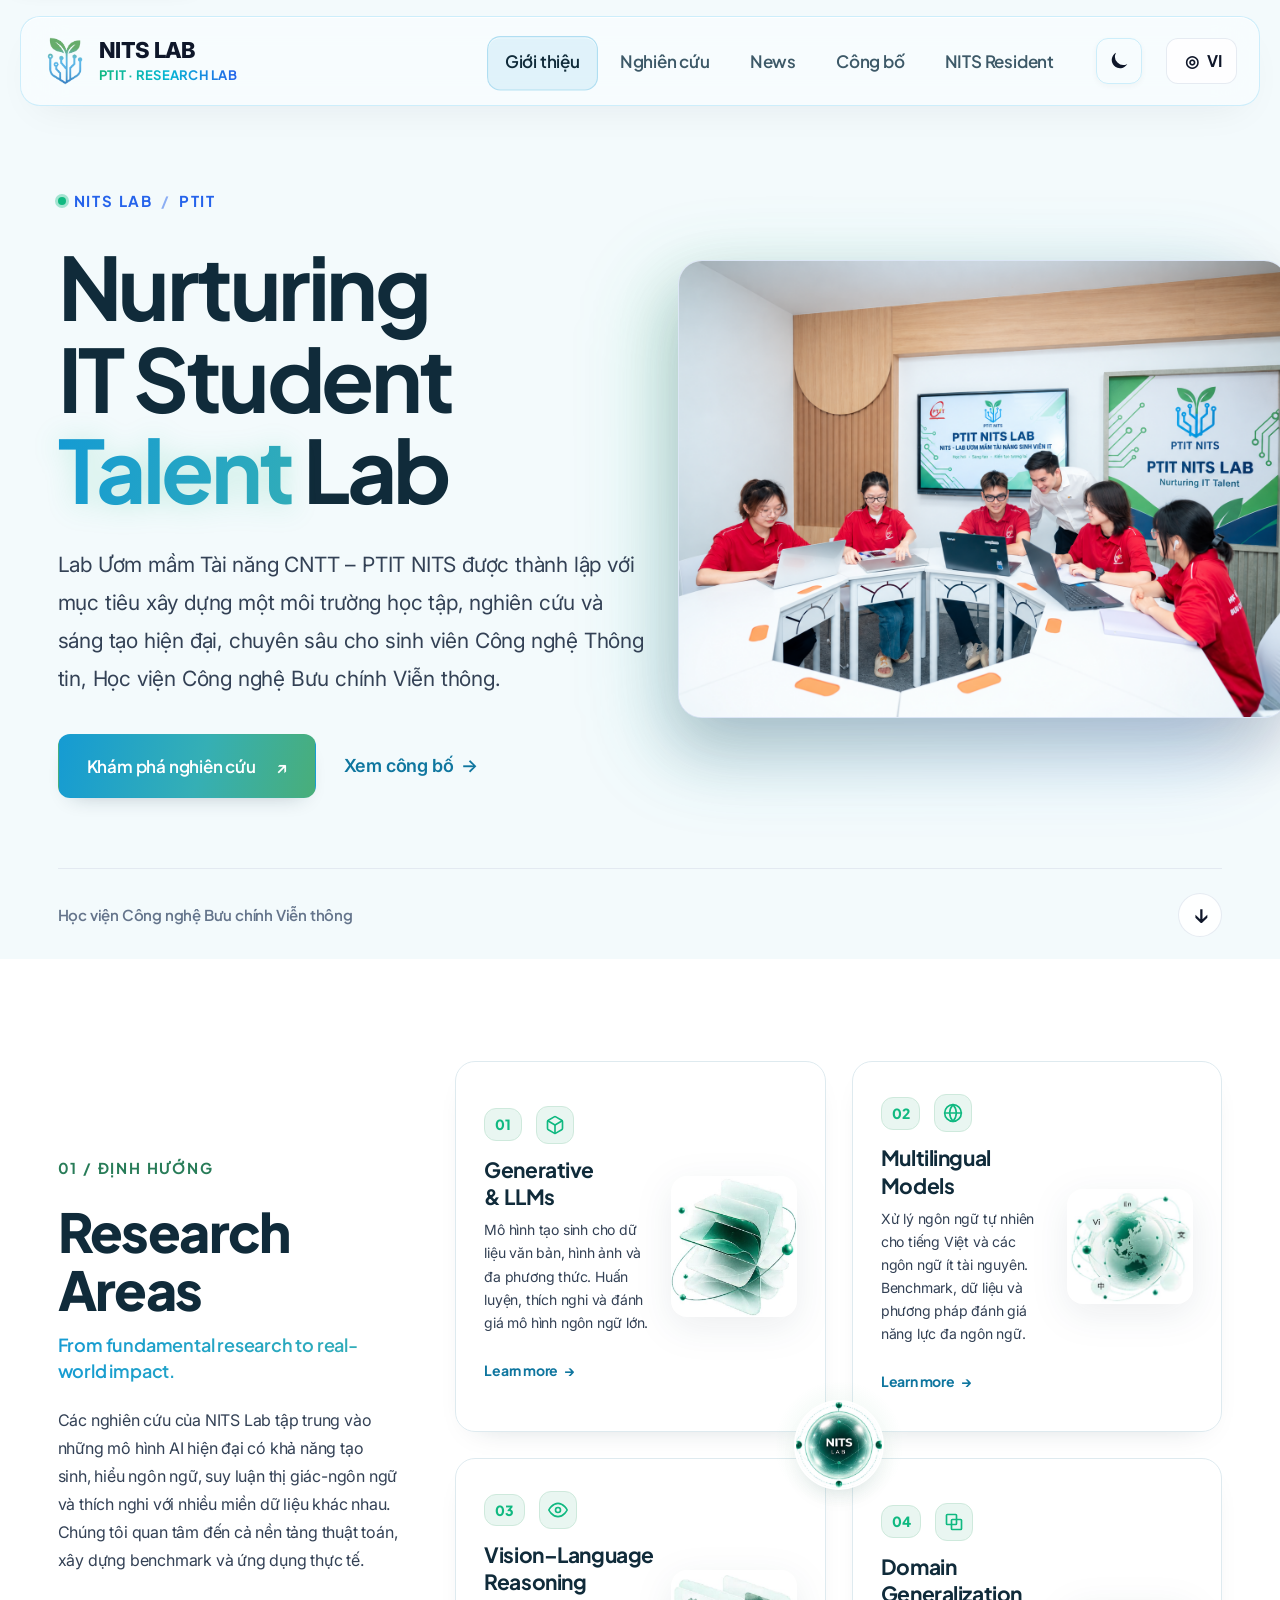
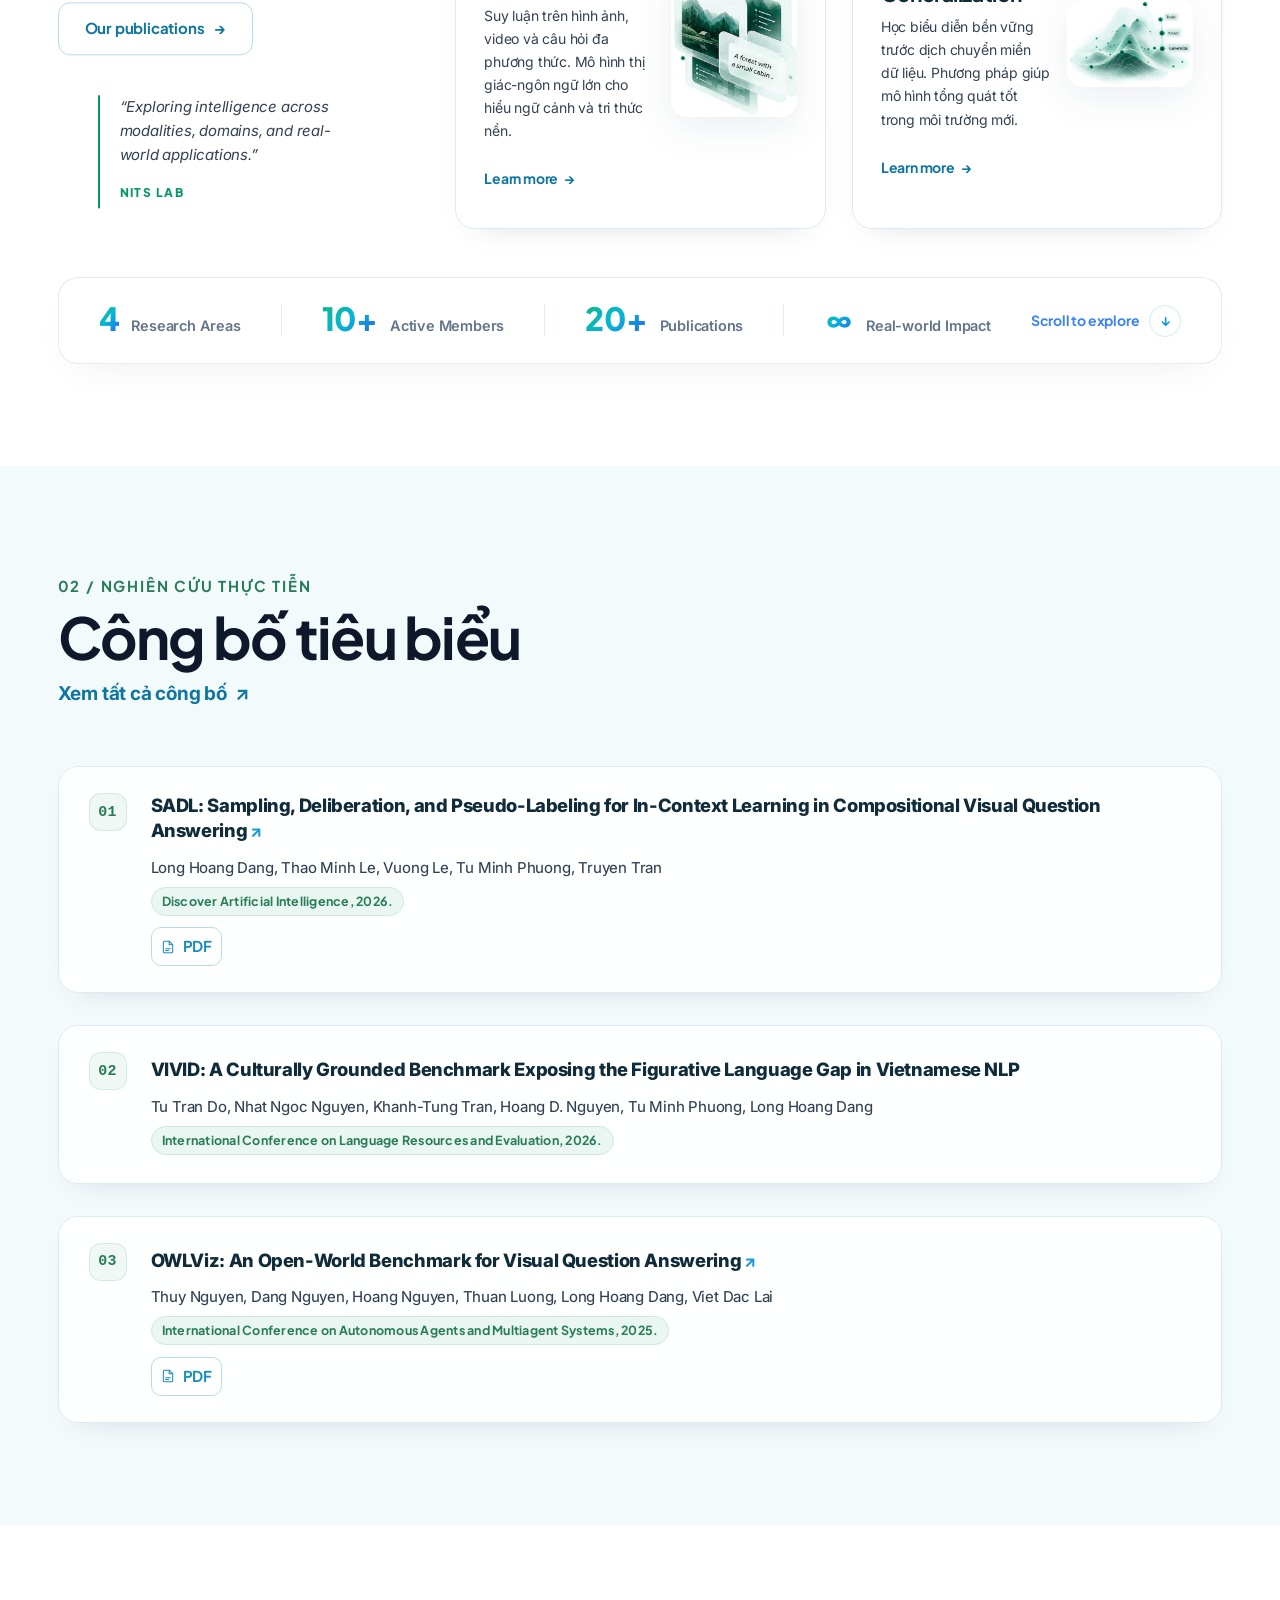
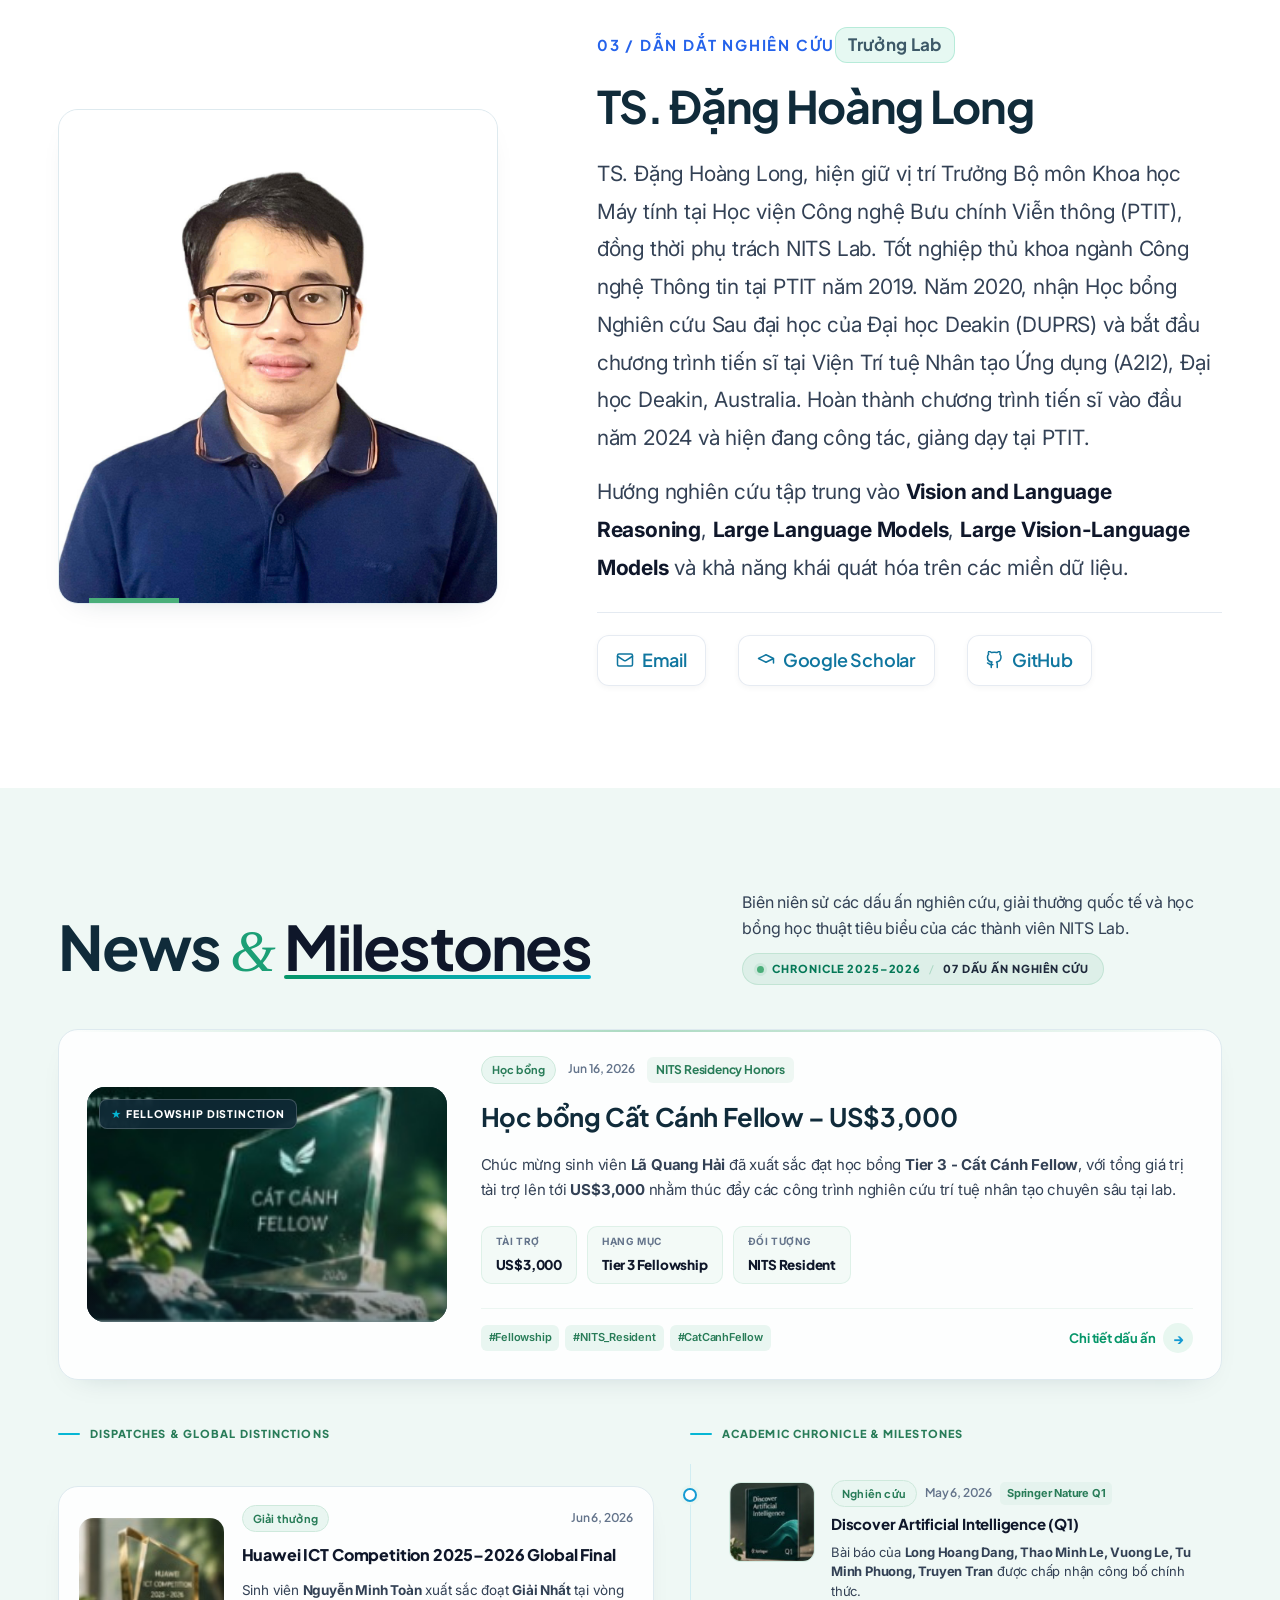
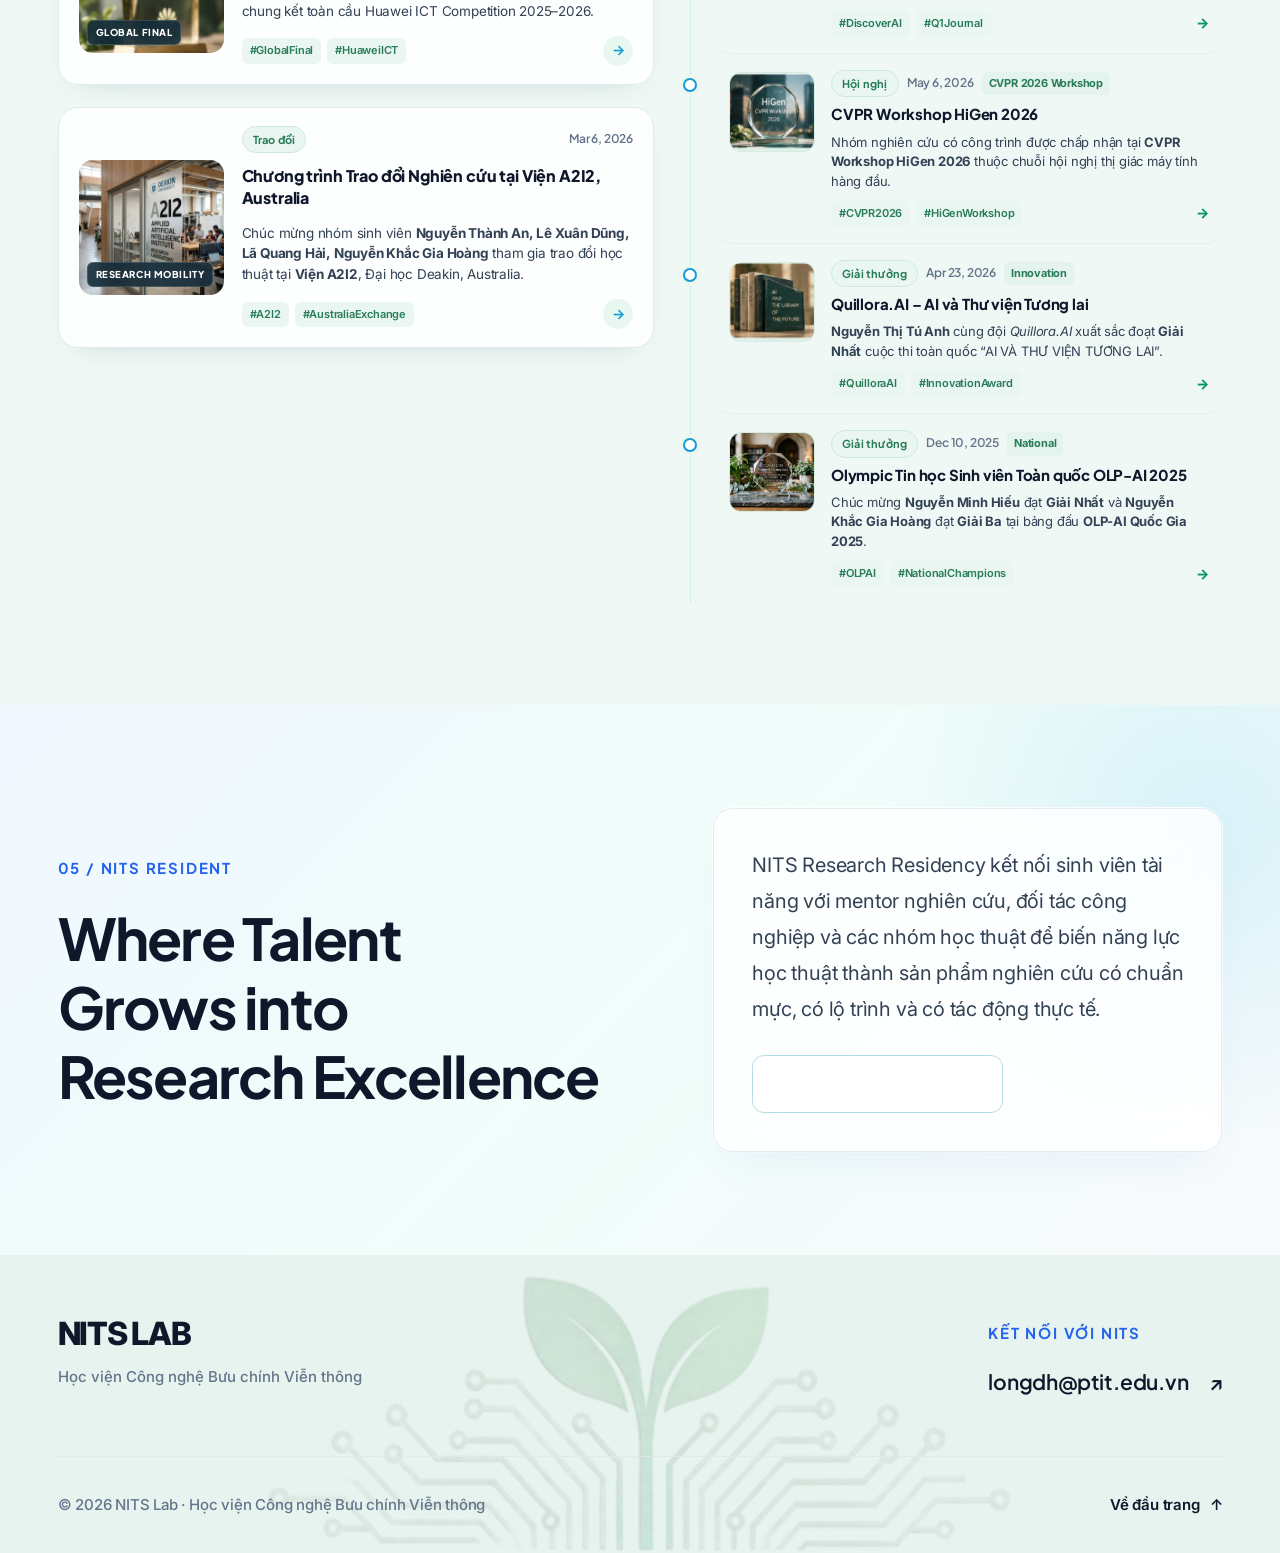
==== commit 7b05f5f8: "Refactor hero section to replace vision-language demo with lab photo and enhance styling" ====
--- a/index.html
+++ b/index.html
@@ -71,45 +71,10 @@
             <a class="text-link" href="public.html">Xem công bố <span aria-hidden="true">→</span></a>
           </div>
         </div>
-        <div class="hero-visual-stack">
-          <section class="vision-demo-wrap hero-entry" aria-label="Minh họa suy luận thị giác và ngôn ngữ">
-            <div class="vision-demo-glow" aria-hidden="true"></div>
-            <div class="vision-demo" data-vision-demo data-step="query" aria-live="polite">
-              <img class="vision-scene" src="test_img/Unknown-8.png" data-light-src="test_img/Unknown-8.png" data-dark-src="test_img/Unknown-9.png" width="1448" height="1086" alt="Một chiếc ô tô và người đi bộ trên đường phố về đêm" fetchpriority="high" />
-              <div class="vision-shade" aria-hidden="true"></div>
-              <div class="vision-grid" aria-hidden="true"></div>
-              <div class="vision-hud-top"><span>Vision-language reasoning</span><span class="vision-record">REC</span></div>
-              <div class="vision-hud-bottom"><span data-demo-status>Receiving user query</span><span>Realtime</span></div>
-
-              <article class="vision-phase vision-query-card">
-                <div class="vision-query-label">
-                  <svg viewBox="0 0 24 24" fill="currentColor" aria-hidden="true"><path d="M12 3C6.5 3 2 6.8 2 11.5c0 2.7 1.5 5.1 3.9 6.7L5 22l4.2-2.1c.9.2 1.8.3 2.8.3 5.5 0 10-3.8 10-8.6S17.5 3 12 3Zm-4 10a1.3 1.3 0 1 1 0-2.6A1.3 1.3 0 0 1 8 13Zm4 0a1.3 1.3 0 1 1 0-2.6A1.3 1.3 0 0 1 12 13Zm4 0a1.3 1.3 0 1 1 0-2.6A1.3 1.3 0 0 1 16 13Z" /></svg>
-                  User query
-                </div>
-                <p>What is happening in the scene?<br />Describe the objects and the environment.</p>
-              </article>
-
-              <div class="vision-scan-line" aria-hidden="true"></div>
-              <div class="vision-phase vision-detect" aria-hidden="true">
-                <div class="vision-box vision-box--car" data-label="object 0.93"></div>
-                <div class="vision-box vision-box--person" data-label="track 0.87"></div>
-              </div>
-            </div>
-
-            <article class="vision-output-card" aria-live="polite">
-              <div class="vision-output-label">
-                <svg viewBox="0 0 24 24" fill="currentColor" aria-hidden="true"><path d="M12 1.5c.6 5.3 3.2 7.9 8.5 8.5-5.3.6-7.9 3.2-8.5 8.5-.6-5.3-3.2-7.9-8.5-8.5C8.8 9.4 11.4 6.8 12 1.5Zm7.5 0c.2 1.8 1.2 2.8 3 3-1.8.2-2.8 1.2-3 3-.2-1.8-1.2-2.8-3-3 1.8-.2 2.8-1.2 3-3Z" /></svg>
-                Reasoning output
-              </div>
-              <p>A car is driving on a wet city road while a pedestrian crosses the street.</p>
-              <div class="vision-concepts">
-                <div class="vision-concept-title">Retrieved concepts</div>
-                <div class="vision-metric" style="--metric-color: #3388ff; --metric-width: 93%"><i class="vision-dot"></i><span>object (car)</span><span>0.93</span><span class="vision-bar"><i></i></span></div>
-                <div class="vision-metric" style="--metric-color: #ff8b16; --metric-width: 87%"><i class="vision-dot"></i><span>track (person)</span><span>0.87</span><span class="vision-bar"><i></i></span></div>
-              </div>
-            </article>
-          </section>
-
+        <div class="hero-visual-stack hero-entry">
+          <figure class="hero-photo">
+            <img src="test_img/anh1.png" width="1448" height="1086" alt="Các thành viên PTIT NITS Lab cùng học tập và nghiên cứu" fetchpriority="high" />
+          </figure>
         </div>
       </div>
       <div class="container hero-foot"><span>Học viện Công nghệ Bưu chính Viễn thông</span><a href="#research" aria-label="Khám phá nghiên cứu"><span aria-hidden="true">↓</span></a></div>
--- a/assest/glass.css
+++ b/assest/glass.css
@@ -389,10 +389,60 @@
 .hero-layout { grid-template-columns: minmax(0, 1.08fr) minmax(0, 1fr); gap: clamp(24px, 2.5vw, 36px); padding-top: 75px; }
 .hero-content > .hero-desc { margin-top: 32px; font-size: var(--text-body-lg); }
 
-/* Hero vision-language demo — adapted from new_index.html */
+/* Hero lab photo */
 .hero-visual-stack {
+  position: relative;
+  isolation: isolate;
   display: grid;
   place-items: center start;
+}
+.hero-visual-stack::before {
+  content: "";
+  position: absolute;
+  inset: 4% -4% -8%;
+  z-index: -1;
+  border-radius: 38px;
+  background: linear-gradient(135deg, rgba(52, 201, 129, .38), rgba(35, 136, 255, .34));
+  filter: blur(42px);
+  opacity: .62;
+  transition: opacity .45s ease, transform .45s cubic-bezier(.22, 1, .36, 1);
+}
+.hero-photo {
+  width: min(112%, 720px);
+  margin: 0;
+  overflow: hidden;
+  border: 1px solid rgba(128, 164, 221, .28);
+  border-radius: 24px;
+  background: var(--surface, #fff);
+  box-shadow: 0 28px 62px rgba(14, 12, 34, .2);
+  transition: transform .45s cubic-bezier(.22, 1, .36, 1), box-shadow .45s ease, border-color .45s ease;
+}
+.hero-photo img {
+  display: block;
+  width: 100%;
+  height: auto;
+  aspect-ratio: 4 / 3;
+  object-fit: cover;
+  transition: transform .7s cubic-bezier(.22, 1, .36, 1);
+}
+@media (hover: hover) and (pointer: fine) {
+  .hero-visual-stack:hover::before {
+    opacity: .86;
+    transform: scale(1.03);
+  }
+  .hero-photo:hover {
+    transform: translateY(-6px);
+    border-color: rgba(78, 180, 145, .48);
+    box-shadow: 0 38px 80px rgba(14, 45, 75, .28);
+  }
+  .hero-photo:hover img { transform: scale(1.025); }
+}
+@media (max-width: 1000px) {
+  .hero-visual-stack { justify-items: center; }
+  .hero-photo { width: min(100%, 720px); }
+}
+@media (max-width: 620px) {
+  .hero-photo { border-radius: 16px; }
 }
 .vision-demo-wrap {
   --vision-blue: #3388ff;
@@ -3043,6 +3093,42 @@
 html[data-theme="dark"] .residency-copy p { color: #e2e8f0; }
 html[data-theme="dark"] .home .site-footer--watermark::after { background: linear-gradient(90deg, rgba(6, 10, 18, 0.82), rgba(6, 10, 18, 0.28) 50%, rgba(6, 10, 18, 0.82)); }
 
+/* Requested header, research KPI and matrix accent colors */
+.brand-text .full {
+  display: inline-block;
+  color: #10B981;
+  background: linear-gradient(90deg, #10B981 0%, #06B6D4 50%, #2563EB 100%);
+  -webkit-background-clip: text;
+  background-clip: text;
+  -webkit-text-fill-color: transparent;
+}
+
+.research-section .kpi-value {
+  color: #10B981;
+  background: linear-gradient(135deg, #10B981 0%, #06B6D4 50%, #2563EB 100%);
+  -webkit-background-clip: text;
+  background-clip: text;
+  -webkit-text-fill-color: transparent;
+}
+
+.research-section .kpi-label { color: #64748B; }
+html[data-theme="dark"] .research-section .kpi-label { color: #94A3B8; }
+
+.research-section .kpi-scroll-cue a,
+.research-section .kpi-scroll-cue a:hover { color: #3B82F6; }
+
+.research-section .matrix-index,
+.research-section .matrix-icon-box,
+.research-section .matrix-card:hover .matrix-icon-box {
+  color: #10B981;
+}
+
+.research-section .matrix-icon-box,
+.research-section .matrix-card:hover .matrix-icon-box {
+  background: var(--brand-mint-white);
+  border-color: #CEE9DC;
+}
+
 @media (max-width: 1000px) {
   .theme-toggle { order: 2; }
   .lang-toggle { order: 3; }
